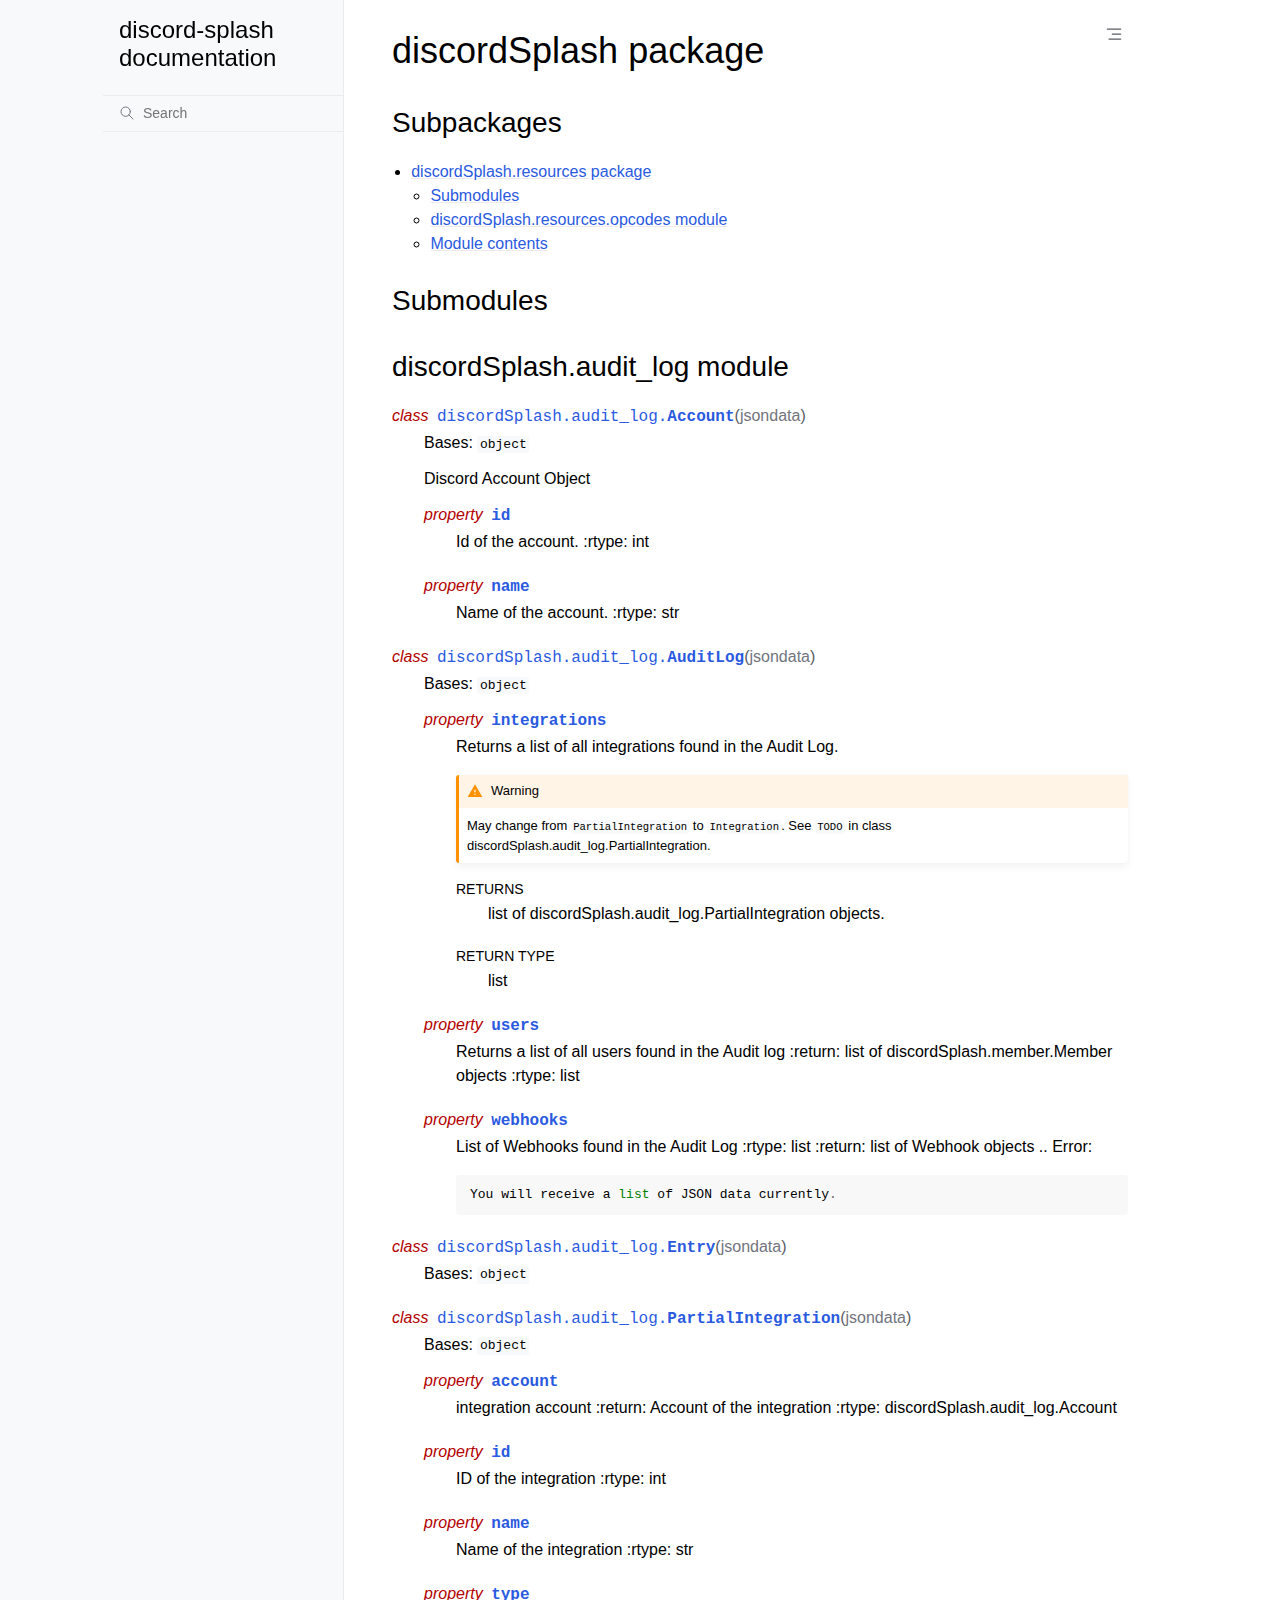
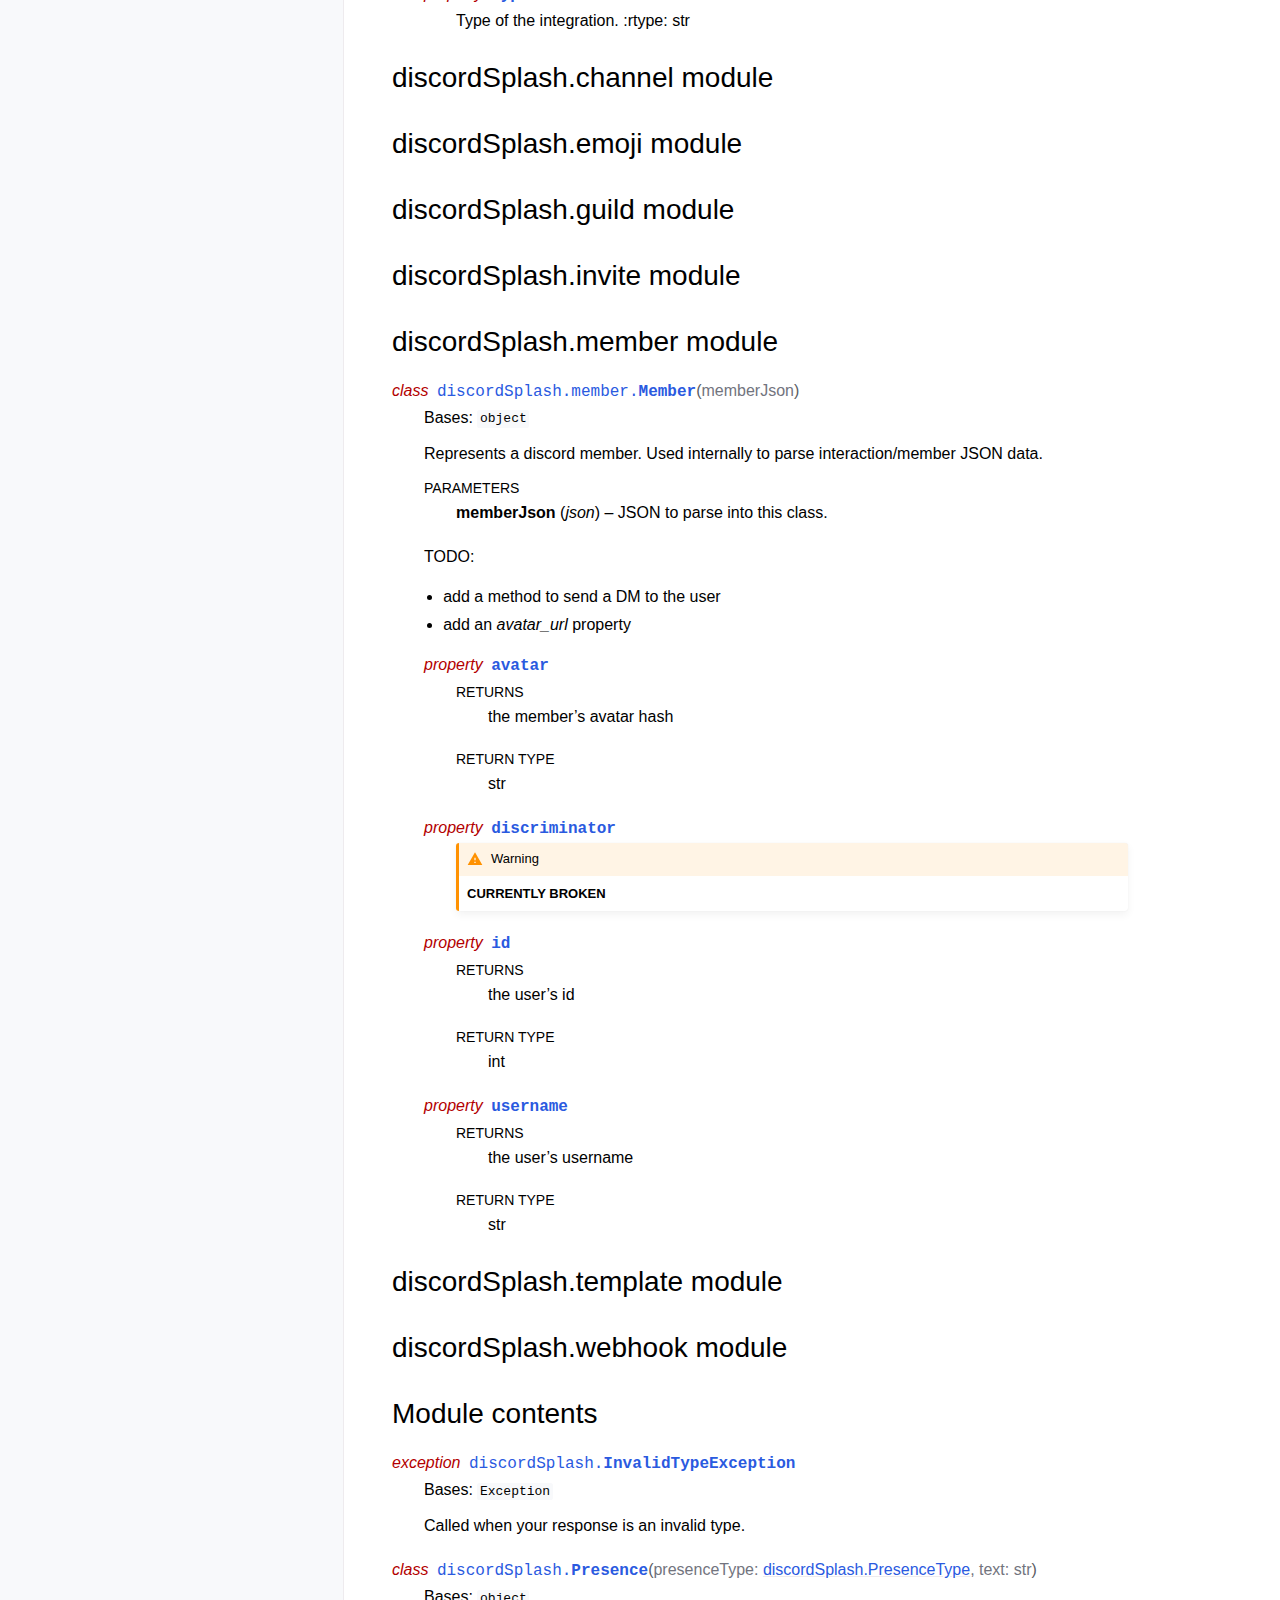
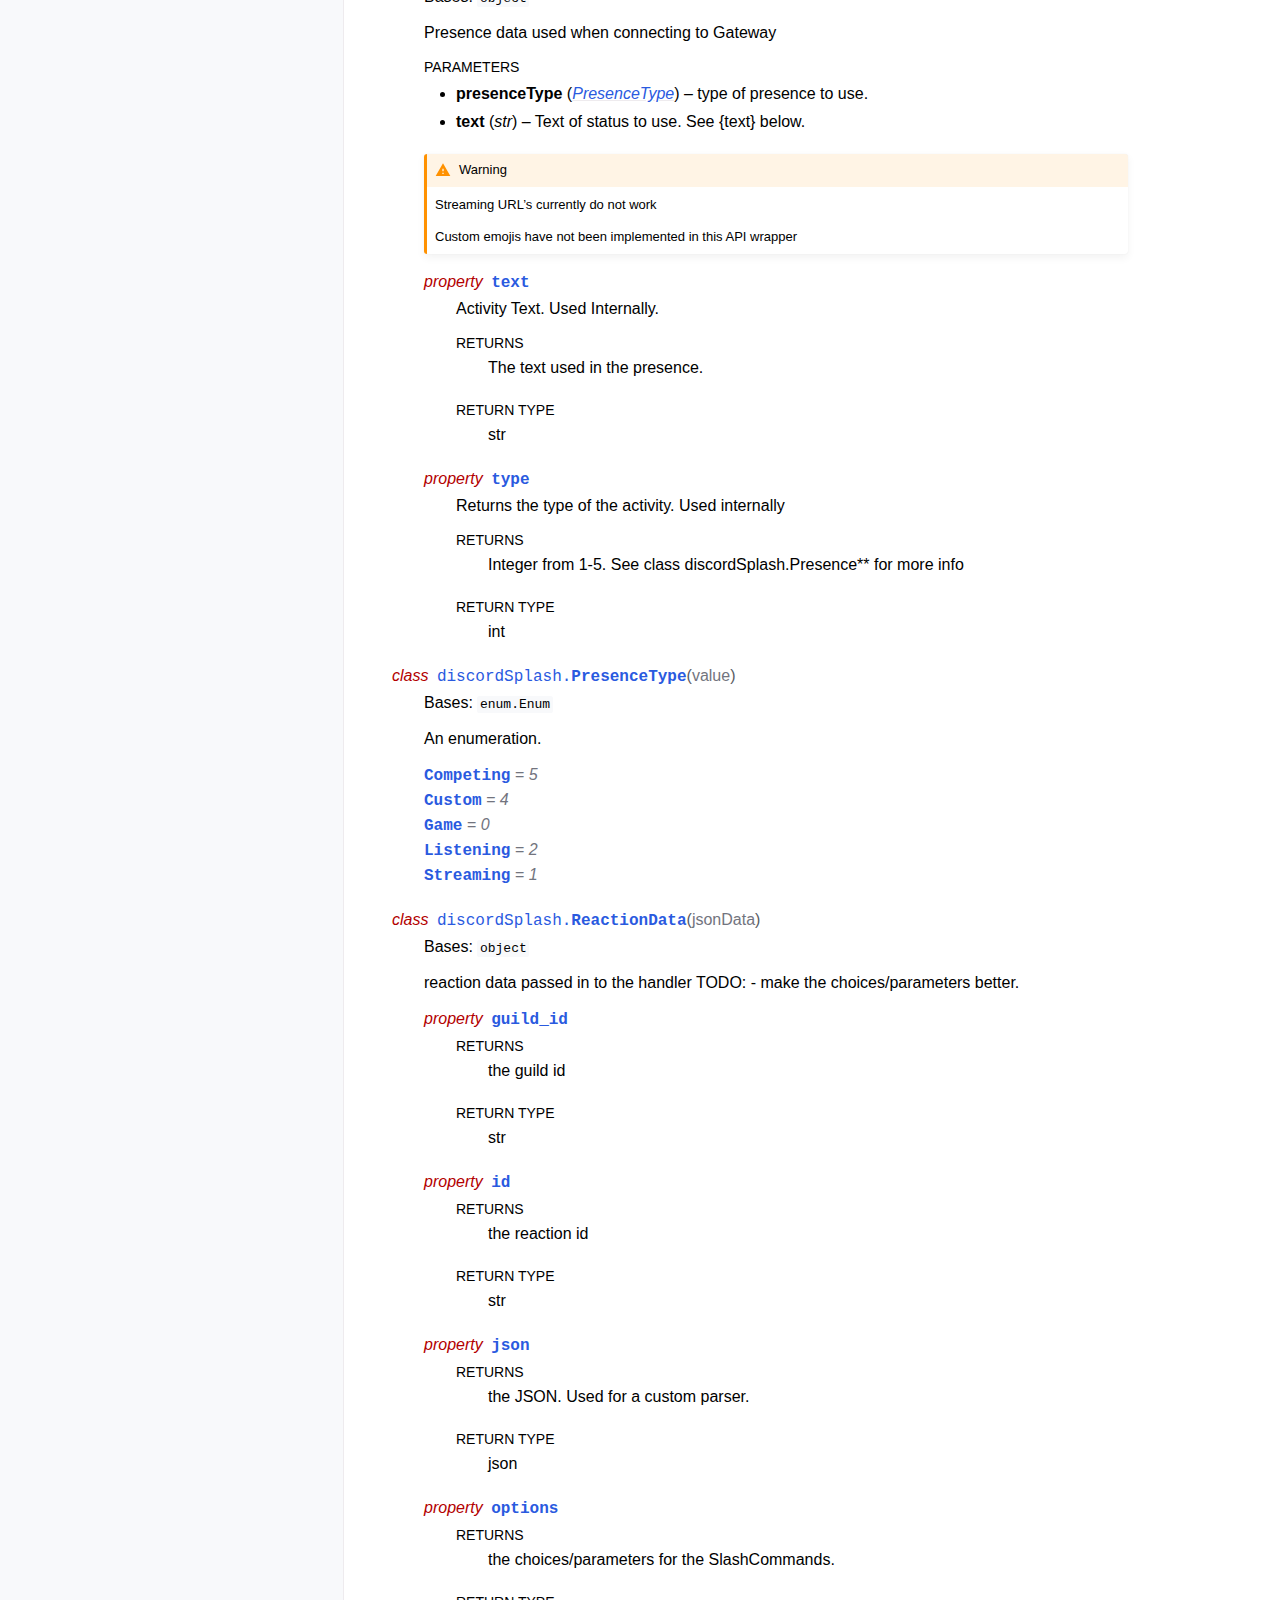
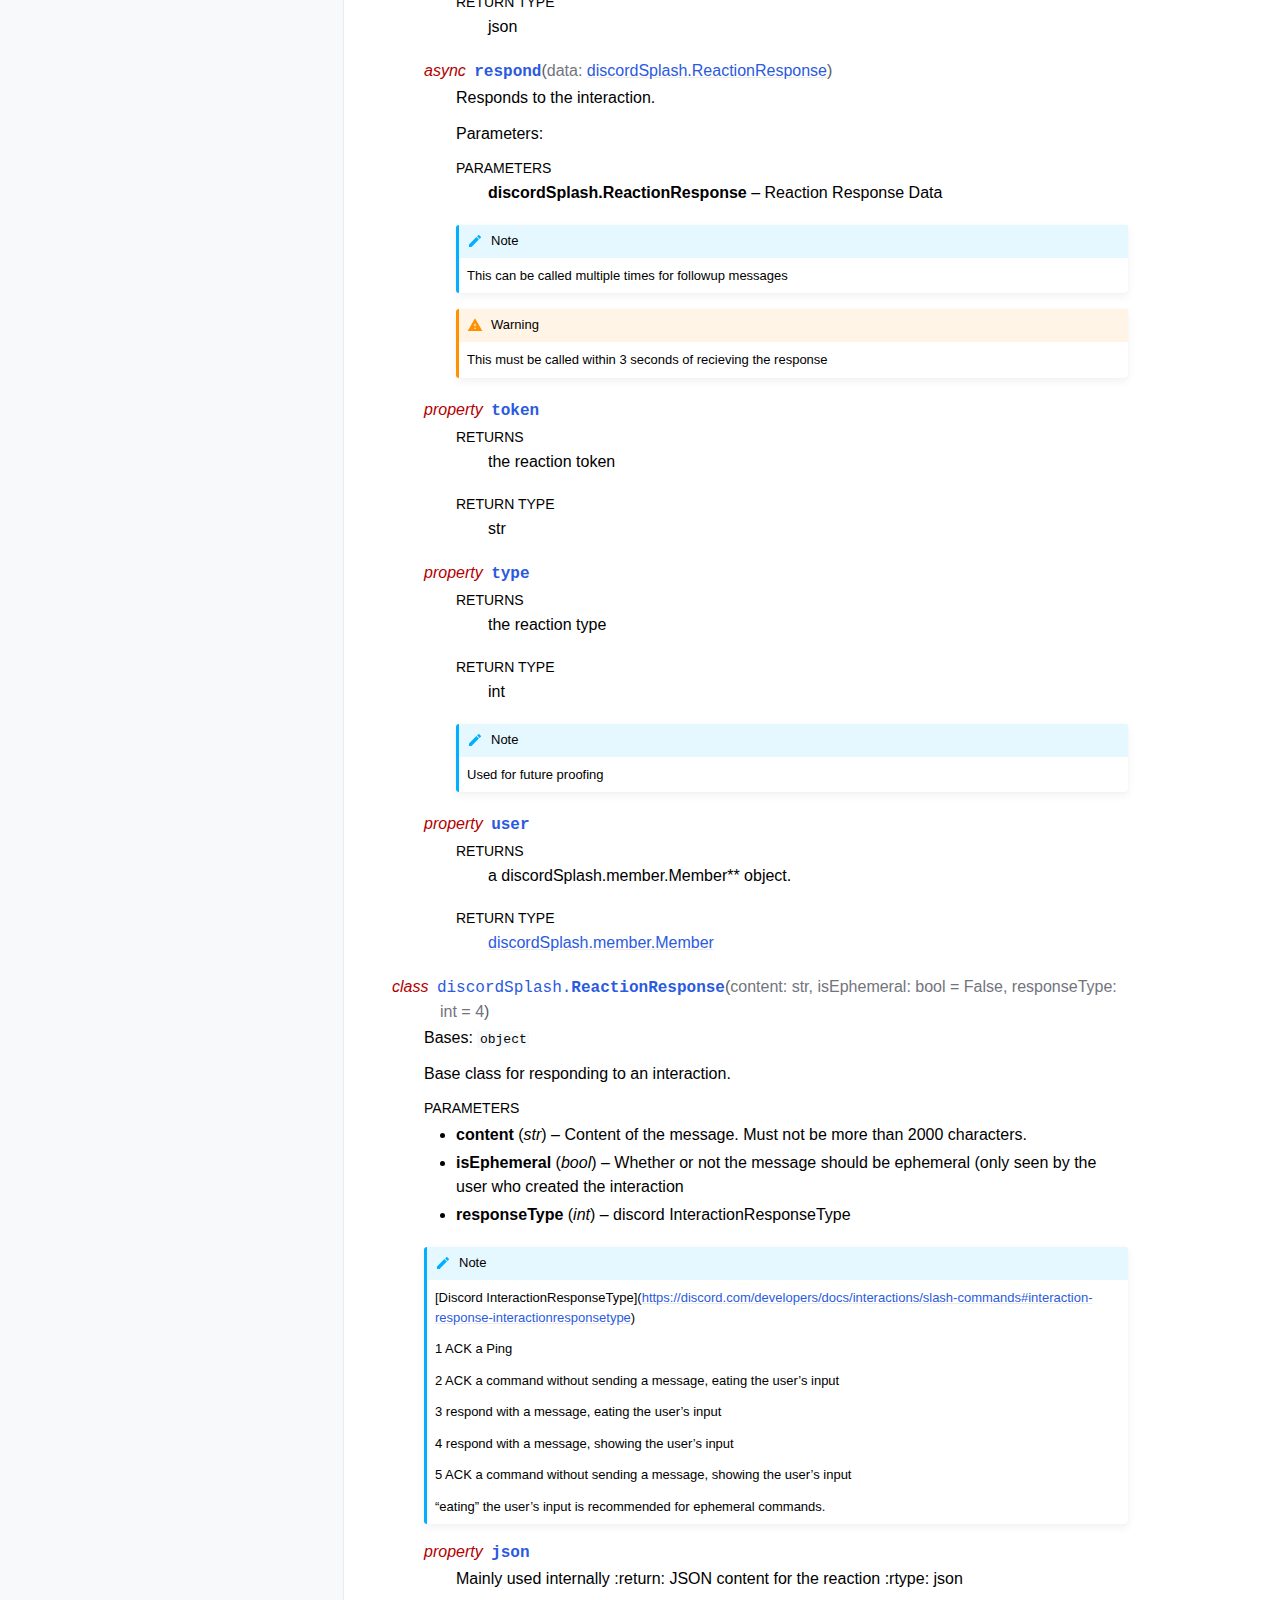
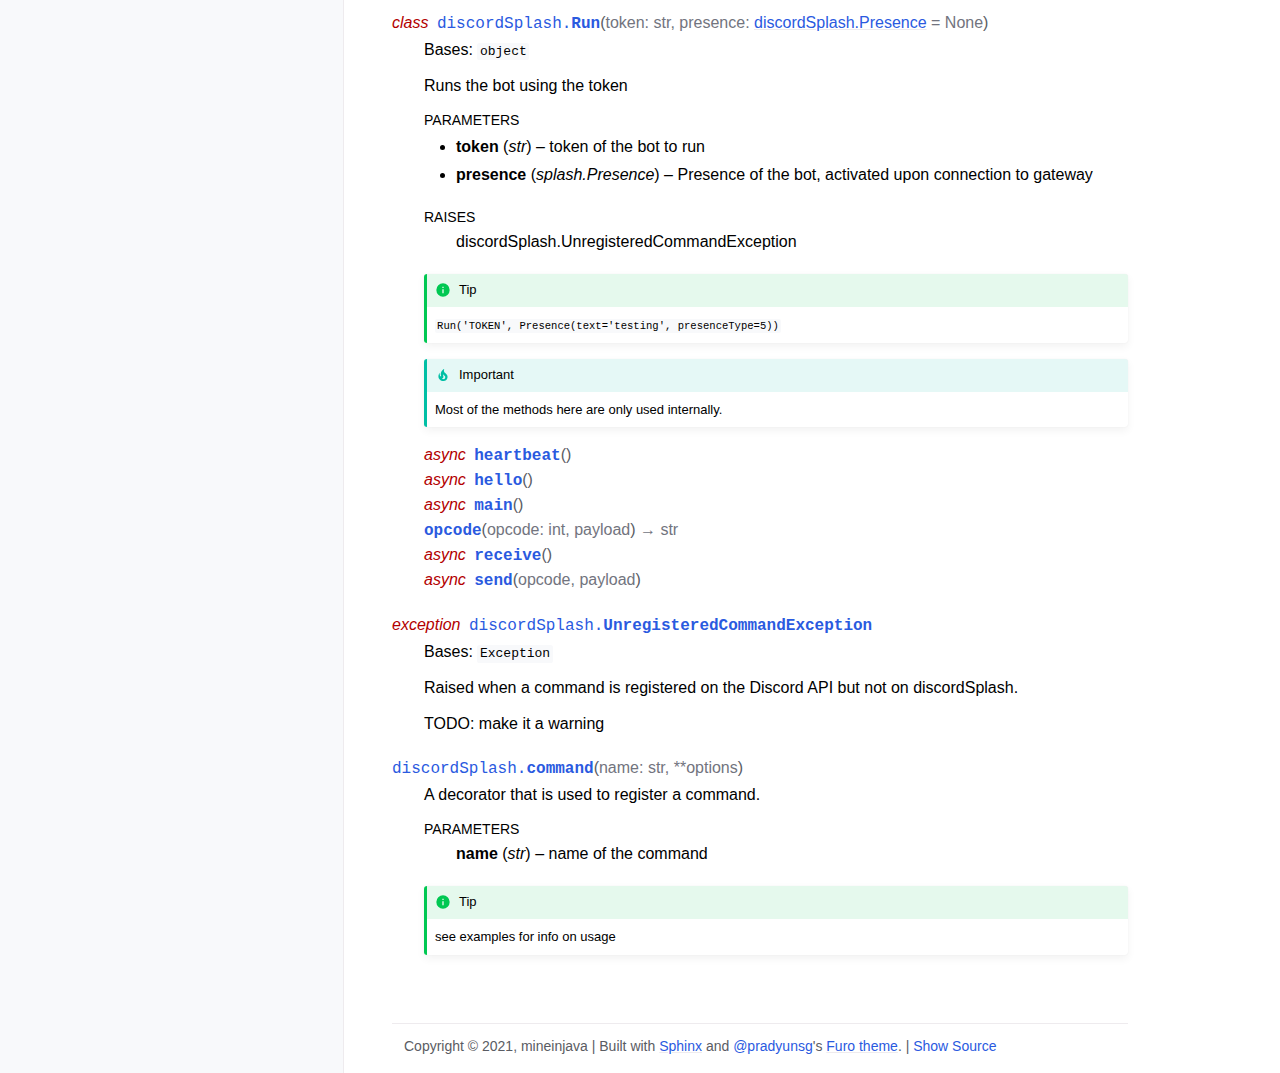
==== docs/_build/html/discordSplash.html @ 8efdacca "Use Enum for PresenceType" ====
<!doctype html>
<html class="no-js">
  <head><meta charset="utf-8"/>
    <meta name="viewport" content="width=device-width,initial-scale=1"/><link rel="index" title="Index" href="genindex.html" /><link rel="search" title="Search" href="search.html" />

    <meta name="generator" content="sphinx-3.2.1, furo 2020.12.30.beta24"/>
        <title>discordSplash package - discord-splash documentation</title>
      <link rel="stylesheet" href="_static/styles/furo.css?digest=33d2fc4f3f180ec1ffc6524e273e21d7d58cbe49">
    <link rel="stylesheet" href="_static/pygments.css">
    <link media="(prefers-color-scheme: dark)" rel="stylesheet" href="_static/pygments_dark.css">
    


<style>
  :root {
    --color-code-background: #f8f8f8;
  --color-code-foreground: black;
  
  }
  @media (prefers-color-scheme: dark) {
    :root {
      --color-code-background: #202020;
  --color-code-foreground: #d0d0d0;
  
    }
  }

  /* For allowing end-user-specific overrides */
  .override-light {
    --color-code-background: #f8f8f8;
  --color-code-foreground: black;
  
  }
  .override-dark {
    --color-code-background: #202020;
  --color-code-foreground: #d0d0d0;
  
  }
</style><link rel="stylesheet" href="_static/styles/furo-extensions.css?digest=26485485040e7aaf717c13fd0188a5ad2c2deb60">
    <script id="documentation_options" data-url_root="./" src="_static/documentation_options.js"></script>
    <script defer="defer" src="_static/jquery.js"></script>
    <script defer="defer" src="_static/underscore.js"></script>
    <script defer="defer" src="_static/doctools.js"></script>
    <script defer="defer" src="_static/language_data.js"></script>
    <script defer src="_static/scripts/main.js?digest=e931d09b2a40c1bb82b542effe772014573baf67"></script></head>
  <body dir="">
    
<svg xmlns="http://www.w3.org/2000/svg" style="display: none;">
  <symbol id="svg-toc" viewBox="0 0 24 24">
    <title>Contents</title>
    <svg xmlns="http://www.w3.org/2000/svg" width="24" height="24" viewBox="0 0 24 24" fill="none"
      stroke-width="1.5" stroke="currentColor" stroke-linecap="round" stroke-linejoin="round">
      <path stroke="none" d="M0 0h24v24H0z"/>
      <line x1="4" y1="6" x2="20" y2="6" />
      <line x1="10" y1="12" x2="20" y2="12" />
      <line x1="6" y1="18" x2="20" y2="18" />
    </svg>
  </symbol>
  <symbol id="svg-menu" viewBox="0 0 24 24">
    <title>Menu</title>
    <svg xmlns="http://www.w3.org/2000/svg" width="24" height="24" viewBox="0 0 24 24" fill="none"
      stroke="currentColor" stroke-width="2" stroke-linecap="round" stroke-linejoin="round"
      class="feather feather-menu">
      <line x1="3" y1="12" x2="21" y2="12"></line>
      <line x1="3" y1="6" x2="21" y2="6"></line>
      <line x1="3" y1="18" x2="21" y2="18"></line>
    </svg>
  </symbol>
  <symbol id="svg-arrow-right" viewBox="0 0 24 24">
    <title>Expand</title>
    <svg xmlns="http://www.w3.org/2000/svg" width="24" height="24" viewBox="0 0 24 24" fill="none"
      stroke="currentColor" stroke-width="2" stroke-linecap="round" stroke-linejoin="round"
      class="feather feather-chevron-right">
      <polyline points="9 18 15 12 9 6"></polyline>
    </svg>
  </symbol>
</svg>

<input type="checkbox" class="sidebar-toggle" name="__navigation" id="__navigation">
<input type="checkbox" class="sidebar-toggle" name="__toc" id="__toc">
<label class="overlay sidebar-overlay" for="__navigation"></label>
<label class="overlay toc-overlay" for="__toc"></label>



<div class="page">
  <header class="mobile-header">
    <div class="header-left">
      <label class="nav-overlay-icon" for="__navigation">
        <i class="icon"><svg><use href="#svg-menu"></use></svg></i>
      </label>
    </div>
    <div class="header-center">
      <a href="index.html"><div class="brand">discord-splash  documentation</div></a>
    </div>
    <div class="header-right">
      <label class="toc-overlay-icon toc-header-icon" for="__toc">
        <i class="icon"><svg><use href="#svg-toc"></use></svg></i>
      </label>
    </div>
  </header>
  <aside class="sidebar-drawer">
    <div class="sidebar-container">
      
      <div class="sidebar-sticky"><a class="sidebar-brand" href="index.html">
  
  
  <span class="sidebar-brand-text">discord-splash  documentation</span>
  
</a><form class="sidebar-search-container" method="get" action="search.html">
  <input class="sidebar-search" placeholder=Search name="q">
  <input type="hidden" name="check_keywords" value="yes">
  <input type="hidden" name="area" value="default">
</form><div class="sidebar-scroll"><div class="sidebar-tree">
  
</div>
</div>
      </div>
      
    </div>
  </aside>
  <main class="main">
    <div class="content">
      <article role="main">
        <label class="toc-overlay-icon toc-content-icon" for="__toc">
          <i class="icon"><svg><use href="#svg-toc"></use></svg></i>
        </label>
        <div class="section" id="discordsplash-package">
<h1>discordSplash package<a class="headerlink" href="#discordsplash-package" title="Permalink to this headline">¶</a></h1>
<div class="section" id="subpackages">
<h2>Subpackages<a class="headerlink" href="#subpackages" title="Permalink to this headline">¶</a></h2>
<div class="toctree-wrapper compound">
<ul>
<li class="toctree-l1"><a class="reference internal" href="discordSplash.resources.html">discordSplash.resources package</a><ul>
<li class="toctree-l2"><a class="reference internal" href="discordSplash.resources.html#submodules">Submodules</a></li>
<li class="toctree-l2"><a class="reference internal" href="discordSplash.resources.html#module-discordSplash.resources.opcodes">discordSplash.resources.opcodes module</a></li>
<li class="toctree-l2"><a class="reference internal" href="discordSplash.resources.html#module-discordSplash.resources">Module contents</a></li>
</ul>
</li>
</ul>
</div>
</div>
<div class="section" id="submodules">
<h2>Submodules<a class="headerlink" href="#submodules" title="Permalink to this headline">¶</a></h2>
</div>
<div class="section" id="module-discordSplash.audit_log">
<span id="discordsplash-audit-log-module"></span><h2>discordSplash.audit_log module<a class="headerlink" href="#module-discordSplash.audit_log" title="Permalink to this headline">¶</a></h2>
<dl class="py class">
<dt id="discordSplash.audit_log.Account">
<em class="property">class </em><code class="sig-prename descclassname">discordSplash.audit_log.</code><code class="sig-name descname">Account</code><span class="sig-paren">(</span><em class="sig-param"><span class="n">jsondata</span></em><span class="sig-paren">)</span><a class="headerlink" href="#discordSplash.audit_log.Account" title="Permalink to this definition">¶</a></dt>
<dd><p>Bases: <code class="xref py py-class docutils literal notranslate"><span class="pre">object</span></code></p>
<p>Discord Account Object</p>
<dl class="py method">
<dt id="discordSplash.audit_log.Account.id">
<em class="property">property </em><code class="sig-name descname">id</code><a class="headerlink" href="#discordSplash.audit_log.Account.id" title="Permalink to this definition">¶</a></dt>
<dd><p>Id of the account.
:rtype: int</p>
</dd></dl>
<dl class="py method">
<dt id="discordSplash.audit_log.Account.name">
<em class="property">property </em><code class="sig-name descname">name</code><a class="headerlink" href="#discordSplash.audit_log.Account.name" title="Permalink to this definition">¶</a></dt>
<dd><p>Name of the account.
:rtype: str</p>
</dd></dl>
</dd></dl>
<dl class="py class">
<dt id="discordSplash.audit_log.AuditLog">
<em class="property">class </em><code class="sig-prename descclassname">discordSplash.audit_log.</code><code class="sig-name descname">AuditLog</code><span class="sig-paren">(</span><em class="sig-param"><span class="n">jsondata</span></em><span class="sig-paren">)</span><a class="headerlink" href="#discordSplash.audit_log.AuditLog" title="Permalink to this definition">¶</a></dt>
<dd><p>Bases: <code class="xref py py-class docutils literal notranslate"><span class="pre">object</span></code></p>
<dl class="py method">
<dt id="discordSplash.audit_log.AuditLog.integrations">
<em class="property">property </em><code class="sig-name descname">integrations</code><a class="headerlink" href="#discordSplash.audit_log.AuditLog.integrations" title="Permalink to this definition">¶</a></dt>
<dd><p>Returns a list of all integrations found in the Audit Log.</p>
<div class="admonition warning">
<p class="admonition-title">Warning</p>
<p>May change from <code class="docutils literal notranslate"><span class="pre">PartialIntegration</span></code> to <code class="docutils literal notranslate"><span class="pre">Integration</span></code>. See <code class="docutils literal notranslate"><span class="pre">TODO</span></code> in class discordSplash.audit_log.PartialIntegration.</p>
</div>
<dl class="field-list simple">
<dt class="field-odd">Returns</dt>
<dd class="field-odd"><p>list of discordSplash.audit_log.PartialIntegration objects.</p>
</dd>
<dt class="field-even">Return type</dt>
<dd class="field-even"><p>list</p>
</dd>
</dl>
</dd></dl>
<dl class="py method">
<dt id="discordSplash.audit_log.AuditLog.users">
<em class="property">property </em><code class="sig-name descname">users</code><a class="headerlink" href="#discordSplash.audit_log.AuditLog.users" title="Permalink to this definition">¶</a></dt>
<dd><p>Returns a list of all users found in the Audit log
:return: list of discordSplash.member.Member objects
:rtype: list</p>
</dd></dl>
<dl class="py method">
<dt id="discordSplash.audit_log.AuditLog.webhooks">
<em class="property">property </em><code class="sig-name descname">webhooks</code><a class="headerlink" href="#discordSplash.audit_log.AuditLog.webhooks" title="Permalink to this definition">¶</a></dt>
<dd><p>List of Webhooks found in the Audit Log
:rtype: list
:return: list of Webhook objects
.. Error:</p>
<div class="highlight-default notranslate"><div class="highlight"><pre><span></span><span class="n">You</span> <span class="n">will</span> <span class="n">receive</span> <span class="n">a</span> <span class="nb">list</span> <span class="n">of</span> <span class="n">JSON</span> <span class="n">data</span> <span class="n">currently</span><span class="o">.</span>
</pre></div>
</div>
</dd></dl>
</dd></dl>
<dl class="py class">
<dt id="discordSplash.audit_log.Entry">
<em class="property">class </em><code class="sig-prename descclassname">discordSplash.audit_log.</code><code class="sig-name descname">Entry</code><span class="sig-paren">(</span><em class="sig-param"><span class="n">jsondata</span></em><span class="sig-paren">)</span><a class="headerlink" href="#discordSplash.audit_log.Entry" title="Permalink to this definition">¶</a></dt>
<dd><p>Bases: <code class="xref py py-class docutils literal notranslate"><span class="pre">object</span></code></p>
</dd></dl>
<dl class="py class">
<dt id="discordSplash.audit_log.PartialIntegration">
<em class="property">class </em><code class="sig-prename descclassname">discordSplash.audit_log.</code><code class="sig-name descname">PartialIntegration</code><span class="sig-paren">(</span><em class="sig-param"><span class="n">jsondata</span></em><span class="sig-paren">)</span><a class="headerlink" href="#discordSplash.audit_log.PartialIntegration" title="Permalink to this definition">¶</a></dt>
<dd><p>Bases: <code class="xref py py-class docutils literal notranslate"><span class="pre">object</span></code></p>
<dl class="py method">
<dt id="discordSplash.audit_log.PartialIntegration.account">
<em class="property">property </em><code class="sig-name descname">account</code><a class="headerlink" href="#discordSplash.audit_log.PartialIntegration.account" title="Permalink to this definition">¶</a></dt>
<dd><p>integration account
:return: Account of the integration
:rtype: discordSplash.audit_log.Account</p>
</dd></dl>
<dl class="py method">
<dt id="discordSplash.audit_log.PartialIntegration.id">
<em class="property">property </em><code class="sig-name descname">id</code><a class="headerlink" href="#discordSplash.audit_log.PartialIntegration.id" title="Permalink to this definition">¶</a></dt>
<dd><p>ID of the integration
:rtype: int</p>
</dd></dl>
<dl class="py method">
<dt id="discordSplash.audit_log.PartialIntegration.name">
<em class="property">property </em><code class="sig-name descname">name</code><a class="headerlink" href="#discordSplash.audit_log.PartialIntegration.name" title="Permalink to this definition">¶</a></dt>
<dd><p>Name of the integration
:rtype: str</p>
</dd></dl>
<dl class="py method">
<dt id="discordSplash.audit_log.PartialIntegration.type">
<em class="property">property </em><code class="sig-name descname">type</code><a class="headerlink" href="#discordSplash.audit_log.PartialIntegration.type" title="Permalink to this definition">¶</a></dt>
<dd><p>Type of the integration.
:rtype: str</p>
</dd></dl>
</dd></dl>
</div>
<div class="section" id="module-discordSplash.channel">
<span id="discordsplash-channel-module"></span><h2>discordSplash.channel module<a class="headerlink" href="#module-discordSplash.channel" title="Permalink to this headline">¶</a></h2>
</div>
<div class="section" id="module-discordSplash.emoji">
<span id="discordsplash-emoji-module"></span><h2>discordSplash.emoji module<a class="headerlink" href="#module-discordSplash.emoji" title="Permalink to this headline">¶</a></h2>
</div>
<div class="section" id="module-discordSplash.guild">
<span id="discordsplash-guild-module"></span><h2>discordSplash.guild module<a class="headerlink" href="#module-discordSplash.guild" title="Permalink to this headline">¶</a></h2>
</div>
<div class="section" id="module-discordSplash.invite">
<span id="discordsplash-invite-module"></span><h2>discordSplash.invite module<a class="headerlink" href="#module-discordSplash.invite" title="Permalink to this headline">¶</a></h2>
</div>
<div class="section" id="module-discordSplash.member">
<span id="discordsplash-member-module"></span><h2>discordSplash.member module<a class="headerlink" href="#module-discordSplash.member" title="Permalink to this headline">¶</a></h2>
<dl class="py class">
<dt id="discordSplash.member.Member">
<em class="property">class </em><code class="sig-prename descclassname">discordSplash.member.</code><code class="sig-name descname">Member</code><span class="sig-paren">(</span><em class="sig-param"><span class="n">memberJson</span></em><span class="sig-paren">)</span><a class="headerlink" href="#discordSplash.member.Member" title="Permalink to this definition">¶</a></dt>
<dd><p>Bases: <code class="xref py py-class docutils literal notranslate"><span class="pre">object</span></code></p>
<p>Represents a discord member. Used internally to parse interaction/member JSON data.</p>
<dl class="field-list simple">
<dt class="field-odd">Parameters</dt>
<dd class="field-odd"><p><strong>memberJson</strong> (<em>json</em>) – JSON to parse into this class.</p>
</dd>
</dl>
<p>TODO:</p>
<ul class="simple">
<li><p>add a method to send a DM to the user</p></li>
<li><p>add an <cite>avatar_url</cite> property</p></li>
</ul>
<dl class="py method">
<dt id="discordSplash.member.Member.avatar">
<em class="property">property </em><code class="sig-name descname">avatar</code><a class="headerlink" href="#discordSplash.member.Member.avatar" title="Permalink to this definition">¶</a></dt>
<dd><dl class="field-list simple">
<dt class="field-odd">Returns</dt>
<dd class="field-odd"><p>the member’s avatar hash</p>
</dd>
<dt class="field-even">Return type</dt>
<dd class="field-even"><p>str</p>
</dd>
</dl>
</dd></dl>
<dl class="py method">
<dt id="discordSplash.member.Member.discriminator">
<em class="property">property </em><code class="sig-name descname">discriminator</code><a class="headerlink" href="#discordSplash.member.Member.discriminator" title="Permalink to this definition">¶</a></dt>
<dd><div class="admonition warning">
<p class="admonition-title">Warning</p>
<p><strong>CURRENTLY BROKEN</strong></p>
</div>
</dd></dl>
<dl class="py method">
<dt id="discordSplash.member.Member.id">
<em class="property">property </em><code class="sig-name descname">id</code><a class="headerlink" href="#discordSplash.member.Member.id" title="Permalink to this definition">¶</a></dt>
<dd><dl class="field-list simple">
<dt class="field-odd">Returns</dt>
<dd class="field-odd"><p>the user’s id</p>
</dd>
<dt class="field-even">Return type</dt>
<dd class="field-even"><p>int</p>
</dd>
</dl>
</dd></dl>
<dl class="py method">
<dt id="discordSplash.member.Member.username">
<em class="property">property </em><code class="sig-name descname">username</code><a class="headerlink" href="#discordSplash.member.Member.username" title="Permalink to this definition">¶</a></dt>
<dd><dl class="field-list simple">
<dt class="field-odd">Returns</dt>
<dd class="field-odd"><p>the user’s username</p>
</dd>
<dt class="field-even">Return type</dt>
<dd class="field-even"><p>str</p>
</dd>
</dl>
</dd></dl>
</dd></dl>
</div>
<div class="section" id="module-discordSplash.template">
<span id="discordsplash-template-module"></span><h2>discordSplash.template module<a class="headerlink" href="#module-discordSplash.template" title="Permalink to this headline">¶</a></h2>
</div>
<div class="section" id="module-discordSplash.webhook">
<span id="discordsplash-webhook-module"></span><h2>discordSplash.webhook module<a class="headerlink" href="#module-discordSplash.webhook" title="Permalink to this headline">¶</a></h2>
</div>
<div class="section" id="module-discordSplash">
<span id="module-contents"></span><h2>Module contents<a class="headerlink" href="#module-discordSplash" title="Permalink to this headline">¶</a></h2>
<dl class="py exception">
<dt id="discordSplash.InvalidTypeException">
<em class="property">exception </em><code class="sig-prename descclassname">discordSplash.</code><code class="sig-name descname">InvalidTypeException</code><a class="headerlink" href="#discordSplash.InvalidTypeException" title="Permalink to this definition">¶</a></dt>
<dd><p>Bases: <code class="xref py py-class docutils literal notranslate"><span class="pre">Exception</span></code></p>
<p>Called when your response is an invalid type.</p>
</dd></dl>
<dl class="py class">
<dt id="discordSplash.Presence">
<em class="property">class </em><code class="sig-prename descclassname">discordSplash.</code><code class="sig-name descname">Presence</code><span class="sig-paren">(</span><em class="sig-param"><span class="n">presenceType</span><span class="p">:</span> <span class="n"><a class="reference internal" href="#discordSplash.PresenceType" title="discordSplash.PresenceType">discordSplash.PresenceType</a></span></em>, <em class="sig-param"><span class="n">text</span><span class="p">:</span> <span class="n">str</span></em><span class="sig-paren">)</span><a class="headerlink" href="#discordSplash.Presence" title="Permalink to this definition">¶</a></dt>
<dd><p>Bases: <code class="xref py py-class docutils literal notranslate"><span class="pre">object</span></code></p>
<p>Presence data used when connecting to Gateway</p>
<dl class="field-list simple">
<dt class="field-odd">Parameters</dt>
<dd class="field-odd"><ul class="simple">
<li><p><strong>presenceType</strong> (<a class="reference internal" href="#discordSplash.PresenceType" title="discordSplash.PresenceType"><em>PresenceType</em></a>) – type of presence to use.</p></li>
<li><p><strong>text</strong> (<em>str</em>) – Text of status to use. See {text} below.</p></li>
</ul>
</dd>
</dl>
<div class="admonition warning">
<p class="admonition-title">Warning</p>
<p>Streaming URL’s currently do not work</p>
<p>Custom emojis have not been implemented in this API wrapper</p>
</div>
<dl class="py method">
<dt id="discordSplash.Presence.text">
<em class="property">property </em><code class="sig-name descname">text</code><a class="headerlink" href="#discordSplash.Presence.text" title="Permalink to this definition">¶</a></dt>
<dd><p>Activity Text. Used Internally.</p>
<dl class="field-list simple">
<dt class="field-odd">Returns</dt>
<dd class="field-odd"><p>The text used in the presence.</p>
</dd>
<dt class="field-even">Return type</dt>
<dd class="field-even"><p>str</p>
</dd>
</dl>
</dd></dl>
<dl class="py method">
<dt id="discordSplash.Presence.type">
<em class="property">property </em><code class="sig-name descname">type</code><a class="headerlink" href="#discordSplash.Presence.type" title="Permalink to this definition">¶</a></dt>
<dd><p>Returns the type of the activity. Used internally</p>
<dl class="field-list simple">
<dt class="field-odd">Returns</dt>
<dd class="field-odd"><p>Integer from 1-5. See class discordSplash.Presence** for more info</p>
</dd>
<dt class="field-even">Return type</dt>
<dd class="field-even"><p>int</p>
</dd>
</dl>
</dd></dl>
</dd></dl>
<dl class="py class">
<dt id="discordSplash.PresenceType">
<em class="property">class </em><code class="sig-prename descclassname">discordSplash.</code><code class="sig-name descname">PresenceType</code><span class="sig-paren">(</span><em class="sig-param"><span class="n">value</span></em><span class="sig-paren">)</span><a class="headerlink" href="#discordSplash.PresenceType" title="Permalink to this definition">¶</a></dt>
<dd><p>Bases: <code class="xref py py-class docutils literal notranslate"><span class="pre">enum.Enum</span></code></p>
<p>An enumeration.</p>
<dl class="py attribute">
<dt id="discordSplash.PresenceType.Competing">
<code class="sig-name descname">Competing</code><em class="property"> = 5</em><a class="headerlink" href="#discordSplash.PresenceType.Competing" title="Permalink to this definition">¶</a></dt>
<dd></dd></dl>
<dl class="py attribute">
<dt id="discordSplash.PresenceType.Custom">
<code class="sig-name descname">Custom</code><em class="property"> = 4</em><a class="headerlink" href="#discordSplash.PresenceType.Custom" title="Permalink to this definition">¶</a></dt>
<dd></dd></dl>
<dl class="py attribute">
<dt id="discordSplash.PresenceType.Game">
<code class="sig-name descname">Game</code><em class="property"> = 0</em><a class="headerlink" href="#discordSplash.PresenceType.Game" title="Permalink to this definition">¶</a></dt>
<dd></dd></dl>
<dl class="py attribute">
<dt id="discordSplash.PresenceType.Listening">
<code class="sig-name descname">Listening</code><em class="property"> = 2</em><a class="headerlink" href="#discordSplash.PresenceType.Listening" title="Permalink to this definition">¶</a></dt>
<dd></dd></dl>
<dl class="py attribute">
<dt id="discordSplash.PresenceType.Streaming">
<code class="sig-name descname">Streaming</code><em class="property"> = 1</em><a class="headerlink" href="#discordSplash.PresenceType.Streaming" title="Permalink to this definition">¶</a></dt>
<dd></dd></dl>
</dd></dl>
<dl class="py class">
<dt id="discordSplash.ReactionData">
<em class="property">class </em><code class="sig-prename descclassname">discordSplash.</code><code class="sig-name descname">ReactionData</code><span class="sig-paren">(</span><em class="sig-param"><span class="n">jsonData</span></em><span class="sig-paren">)</span><a class="headerlink" href="#discordSplash.ReactionData" title="Permalink to this definition">¶</a></dt>
<dd><p>Bases: <code class="xref py py-class docutils literal notranslate"><span class="pre">object</span></code></p>
<p>reaction data passed in to the handler
TODO: - make the choices/parameters better.</p>
<dl class="py method">
<dt id="discordSplash.ReactionData.guild_id">
<em class="property">property </em><code class="sig-name descname">guild_id</code><a class="headerlink" href="#discordSplash.ReactionData.guild_id" title="Permalink to this definition">¶</a></dt>
<dd><dl class="field-list simple">
<dt class="field-odd">Returns</dt>
<dd class="field-odd"><p>the guild id</p>
</dd>
<dt class="field-even">Return type</dt>
<dd class="field-even"><p>str</p>
</dd>
</dl>
</dd></dl>
<dl class="py method">
<dt id="discordSplash.ReactionData.id">
<em class="property">property </em><code class="sig-name descname">id</code><a class="headerlink" href="#discordSplash.ReactionData.id" title="Permalink to this definition">¶</a></dt>
<dd><dl class="field-list simple">
<dt class="field-odd">Returns</dt>
<dd class="field-odd"><p>the reaction id</p>
</dd>
<dt class="field-even">Return type</dt>
<dd class="field-even"><p>str</p>
</dd>
</dl>
</dd></dl>
<dl class="py method">
<dt id="discordSplash.ReactionData.json">
<em class="property">property </em><code class="sig-name descname">json</code><a class="headerlink" href="#discordSplash.ReactionData.json" title="Permalink to this definition">¶</a></dt>
<dd><dl class="field-list simple">
<dt class="field-odd">Returns</dt>
<dd class="field-odd"><p>the JSON. Used for a custom parser.</p>
</dd>
<dt class="field-even">Return type</dt>
<dd class="field-even"><p>json</p>
</dd>
</dl>
</dd></dl>
<dl class="py method">
<dt id="discordSplash.ReactionData.options">
<em class="property">property </em><code class="sig-name descname">options</code><a class="headerlink" href="#discordSplash.ReactionData.options" title="Permalink to this definition">¶</a></dt>
<dd><dl class="field-list simple">
<dt class="field-odd">Returns</dt>
<dd class="field-odd"><p>the choices/parameters for the SlashCommands.</p>
</dd>
<dt class="field-even">Return type</dt>
<dd class="field-even"><p>json</p>
</dd>
</dl>
</dd></dl>
<dl class="py method">
<dt id="discordSplash.ReactionData.respond">
<em class="property">async </em><code class="sig-name descname">respond</code><span class="sig-paren">(</span><em class="sig-param"><span class="n">data</span><span class="p">:</span> <span class="n"><a class="reference internal" href="#discordSplash.ReactionResponse" title="discordSplash.ReactionResponse">discordSplash.ReactionResponse</a></span></em><span class="sig-paren">)</span><a class="headerlink" href="#discordSplash.ReactionData.respond" title="Permalink to this definition">¶</a></dt>
<dd><p>Responds to the interaction.</p>
<p>Parameters:</p>
<dl class="field-list simple">
<dt class="field-odd">Parameters</dt>
<dd class="field-odd"><p><strong>discordSplash.ReactionResponse</strong> – Reaction Response Data</p>
</dd>
</dl>
<div class="admonition note">
<p class="admonition-title">Note</p>
<p>This can be called multiple times for followup messages</p>
</div>
<div class="admonition warning">
<p class="admonition-title">Warning</p>
<p>This must be called within 3 seconds of recieving the response</p>
</div>
</dd></dl>
<dl class="py method">
<dt id="discordSplash.ReactionData.token">
<em class="property">property </em><code class="sig-name descname">token</code><a class="headerlink" href="#discordSplash.ReactionData.token" title="Permalink to this definition">¶</a></dt>
<dd><dl class="field-list simple">
<dt class="field-odd">Returns</dt>
<dd class="field-odd"><p>the reaction token</p>
</dd>
<dt class="field-even">Return type</dt>
<dd class="field-even"><p>str</p>
</dd>
</dl>
</dd></dl>
<dl class="py method">
<dt id="discordSplash.ReactionData.type">
<em class="property">property </em><code class="sig-name descname">type</code><a class="headerlink" href="#discordSplash.ReactionData.type" title="Permalink to this definition">¶</a></dt>
<dd><dl class="field-list simple">
<dt class="field-odd">Returns</dt>
<dd class="field-odd"><p>the reaction type</p>
</dd>
<dt class="field-even">Return type</dt>
<dd class="field-even"><p>int</p>
</dd>
</dl>
<div class="admonition note">
<p class="admonition-title">Note</p>
<p>Used for future proofing</p>
</div>
</dd></dl>
<dl class="py method">
<dt id="discordSplash.ReactionData.user">
<em class="property">property </em><code class="sig-name descname">user</code><a class="headerlink" href="#discordSplash.ReactionData.user" title="Permalink to this definition">¶</a></dt>
<dd><dl class="field-list simple">
<dt class="field-odd">Returns</dt>
<dd class="field-odd"><p>a discordSplash.member.Member** object.</p>
</dd>
<dt class="field-even">Return type</dt>
<dd class="field-even"><p><a class="reference internal" href="#discordSplash.member.Member" title="discordSplash.member.Member">discordSplash.member.Member</a></p>
</dd>
</dl>
</dd></dl>
</dd></dl>
<dl class="py class">
<dt id="discordSplash.ReactionResponse">
<em class="property">class </em><code class="sig-prename descclassname">discordSplash.</code><code class="sig-name descname">ReactionResponse</code><span class="sig-paren">(</span><em class="sig-param"><span class="n">content</span><span class="p">:</span> <span class="n">str</span></em>, <em class="sig-param"><span class="n">isEphemeral</span><span class="p">:</span> <span class="n">bool</span> <span class="o">=</span> <span class="default_value">False</span></em>, <em class="sig-param"><span class="n">responseType</span><span class="p">:</span> <span class="n">int</span> <span class="o">=</span> <span class="default_value">4</span></em><span class="sig-paren">)</span><a class="headerlink" href="#discordSplash.ReactionResponse" title="Permalink to this definition">¶</a></dt>
<dd><p>Bases: <code class="xref py py-class docutils literal notranslate"><span class="pre">object</span></code></p>
<p>Base class for responding to an interaction.</p>
<dl class="field-list simple">
<dt class="field-odd">Parameters</dt>
<dd class="field-odd"><ul class="simple">
<li><p><strong>content</strong> (<em>str</em>) – Content of the message. Must not be more than 2000 characters.</p></li>
<li><p><strong>isEphemeral</strong> (<em>bool</em>) – Whether or not the message should be ephemeral (only seen by the user who created the interaction</p></li>
<li><p><strong>responseType</strong> (<em>int</em>) – discord InteractionResponseType</p></li>
</ul>
</dd>
</dl>
<div class="admonition note">
<p class="admonition-title">Note</p>
<p>[Discord InteractionResponseType](<a class="reference external" href="https://discord.com/developers/docs/interactions/slash-commands#interaction-response-interactionresponsetype">https://discord.com/developers/docs/interactions/slash-commands#interaction-response-interactionresponsetype</a>)</p>
<p>1       ACK a Ping</p>
<p>2       ACK a command without sending a message, eating the user’s input</p>
<p>3       respond with a message, eating the user’s input</p>
<p>4       respond with a message, showing the user’s input</p>
<p>5       ACK a command without sending a message, showing the user’s input</p>
<p>“eating” the user’s input is recommended for ephemeral commands.</p>
</div>
<dl class="py method">
<dt id="discordSplash.ReactionResponse.json">
<em class="property">property </em><code class="sig-name descname">json</code><a class="headerlink" href="#discordSplash.ReactionResponse.json" title="Permalink to this definition">¶</a></dt>
<dd><p>Mainly used internally
:return: JSON content for the reaction
:rtype: json</p>
</dd></dl>
</dd></dl>
<dl class="py class">
<dt id="discordSplash.Run">
<em class="property">class </em><code class="sig-prename descclassname">discordSplash.</code><code class="sig-name descname">Run</code><span class="sig-paren">(</span><em class="sig-param"><span class="n">token</span><span class="p">:</span> <span class="n">str</span></em>, <em class="sig-param"><span class="n">presence</span><span class="p">:</span> <span class="n"><a class="reference internal" href="#discordSplash.Presence" title="discordSplash.Presence">discordSplash.Presence</a></span> <span class="o">=</span> <span class="default_value">None</span></em><span class="sig-paren">)</span><a class="headerlink" href="#discordSplash.Run" title="Permalink to this definition">¶</a></dt>
<dd><p>Bases: <code class="xref py py-class docutils literal notranslate"><span class="pre">object</span></code></p>
<p>Runs the bot using the token</p>
<dl class="field-list simple">
<dt class="field-odd">Parameters</dt>
<dd class="field-odd"><ul class="simple">
<li><p><strong>token</strong> (<em>str</em>) – token of the bot to run</p></li>
<li><p><strong>presence</strong> (<em>splash.Presence</em>) – Presence of the bot, activated upon connection to gateway</p></li>
</ul>
</dd>
<dt class="field-even">Raises</dt>
<dd class="field-even"><p>discordSplash.UnregisteredCommandException</p>
</dd>
</dl>
<div class="admonition tip">
<p class="admonition-title">Tip</p>
<p><code class="docutils literal notranslate"><span class="pre">Run('TOKEN',</span> <span class="pre">Presence(text='testing',</span> <span class="pre">presenceType=5))</span></code></p>
</div>
<div class="admonition important">
<p class="admonition-title">Important</p>
<p>Most of the methods here are only used internally.</p>
</div>
<dl class="py method">
<dt id="discordSplash.Run.heartbeat">
<em class="property">async </em><code class="sig-name descname">heartbeat</code><span class="sig-paren">(</span><span class="sig-paren">)</span><a class="headerlink" href="#discordSplash.Run.heartbeat" title="Permalink to this definition">¶</a></dt>
<dd></dd></dl>
<dl class="py method">
<dt id="discordSplash.Run.hello">
<em class="property">async </em><code class="sig-name descname">hello</code><span class="sig-paren">(</span><span class="sig-paren">)</span><a class="headerlink" href="#discordSplash.Run.hello" title="Permalink to this definition">¶</a></dt>
<dd></dd></dl>
<dl class="py method">
<dt id="discordSplash.Run.main">
<em class="property">async </em><code class="sig-name descname">main</code><span class="sig-paren">(</span><span class="sig-paren">)</span><a class="headerlink" href="#discordSplash.Run.main" title="Permalink to this definition">¶</a></dt>
<dd></dd></dl>
<dl class="py method">
<dt id="discordSplash.Run.opcode">
<code class="sig-name descname">opcode</code><span class="sig-paren">(</span><em class="sig-param"><span class="n">opcode</span><span class="p">:</span> <span class="n">int</span></em>, <em class="sig-param"><span class="n">payload</span></em><span class="sig-paren">)</span> → str<a class="headerlink" href="#discordSplash.Run.opcode" title="Permalink to this definition">¶</a></dt>
<dd></dd></dl>
<dl class="py method">
<dt id="discordSplash.Run.receive">
<em class="property">async </em><code class="sig-name descname">receive</code><span class="sig-paren">(</span><span class="sig-paren">)</span><a class="headerlink" href="#discordSplash.Run.receive" title="Permalink to this definition">¶</a></dt>
<dd></dd></dl>
<dl class="py method">
<dt id="discordSplash.Run.send">
<em class="property">async </em><code class="sig-name descname">send</code><span class="sig-paren">(</span><em class="sig-param"><span class="n">opcode</span></em>, <em class="sig-param"><span class="n">payload</span></em><span class="sig-paren">)</span><a class="headerlink" href="#discordSplash.Run.send" title="Permalink to this definition">¶</a></dt>
<dd></dd></dl>
</dd></dl>
<dl class="py exception">
<dt id="discordSplash.UnregisteredCommandException">
<em class="property">exception </em><code class="sig-prename descclassname">discordSplash.</code><code class="sig-name descname">UnregisteredCommandException</code><a class="headerlink" href="#discordSplash.UnregisteredCommandException" title="Permalink to this definition">¶</a></dt>
<dd><p>Bases: <code class="xref py py-class docutils literal notranslate"><span class="pre">Exception</span></code></p>
<p>Raised when a command is registered on the Discord API but not on discordSplash.</p>
<p>TODO: make it a warning</p>
</dd></dl>
<dl class="py function">
<dt id="discordSplash.command">
<code class="sig-prename descclassname">discordSplash.</code><code class="sig-name descname">command</code><span class="sig-paren">(</span><em class="sig-param"><span class="n">name</span><span class="p">:</span> <span class="n">str</span></em>, <em class="sig-param"><span class="o">**</span><span class="n">options</span></em><span class="sig-paren">)</span><a class="headerlink" href="#discordSplash.command" title="Permalink to this definition">¶</a></dt>
<dd><p>A decorator that is used to register a command.</p>
<dl class="field-list simple">
<dt class="field-odd">Parameters</dt>
<dd class="field-odd"><p><strong>name</strong> (<em>str</em>) – name of the command</p>
</dd>
</dl>
<div class="admonition tip">
<p class="admonition-title">Tip</p>
<p>see examples for info on usage</p>
</div>
</dd></dl>
</div>
</div>

      </article>
      <footer>
        
        <div class="related-pages">
          
          
        </div>

        <div class="related-information">
              Copyright &#169; 2021, mineinjava
            |
            Built with <a href="https://www.sphinx-doc.org/">Sphinx</a>
              and
              <a class="muted-link" href="https://pradyunsg.me">@pradyunsg</a>'s
              <a href="https://github.com/pradyunsg/furo">Furo theme</a>.
            |
            <a class="muted-link" href="_sources/discordSplash.rst.txt"
               rel="nofollow">
              Show Source
            </a>
        </div>
        
      </footer>
    </div>
    <aside class="toc-drawer">
      
      
      <div class="toc-sticky toc-scroll">
        <div class="toc-title-container">
          <span class="toc-title">
            Contents
          </span>
        </div>
        <div class="toc-tree-container">
          <div class="toc-tree">
            <ul>
<li><a class="reference internal" href="#">discordSplash package</a><ul>
<li><a class="reference internal" href="#subpackages">Subpackages</a></li>
<li><a class="reference internal" href="#submodules">Submodules</a></li>
<li><a class="reference internal" href="#module-discordSplash.audit_log">discordSplash.audit_log module</a></li>
<li><a class="reference internal" href="#module-discordSplash.channel">discordSplash.channel module</a></li>
<li><a class="reference internal" href="#module-discordSplash.emoji">discordSplash.emoji module</a></li>
<li><a class="reference internal" href="#module-discordSplash.guild">discordSplash.guild module</a></li>
<li><a class="reference internal" href="#module-discordSplash.invite">discordSplash.invite module</a></li>
<li><a class="reference internal" href="#module-discordSplash.member">discordSplash.member module</a></li>
<li><a class="reference internal" href="#module-discordSplash.template">discordSplash.template module</a></li>
<li><a class="reference internal" href="#module-discordSplash.webhook">discordSplash.webhook module</a></li>
<li><a class="reference internal" href="#module-discordSplash">Module contents</a></li>
</ul>
</li>
</ul>

          </div>
        </div>
      </div>
      
      
    </aside>
  </main>
</div>
  </body>
</html>
---- docs/_build/html/_static/styles/furo.css ----
/*! normalize.css v8.0.1 | MIT License | github.com/necolas/normalize.css */html{line-height:1.15;-webkit-text-size-adjust:100%}body{margin:0}main{display:block}h1{font-size:2em;margin:.67em 0}hr{box-sizing:content-box;height:0;overflow:visible}pre{font-family:monospace,monospace;font-size:1em}a{background-color:transparent}abbr[title]{border-bottom:none;text-decoration:underline;-webkit-text-decoration:underline dotted;text-decoration:underline dotted}b,strong{font-weight:bolder}code,kbd,samp{font-family:monospace,monospace;font-size:1em}small{font-size:80%}sub,sup{font-size:75%;line-height:0;position:relative;vertical-align:baseline}sub{bottom:-.25em}sup{top:-.5em}img{border-style:none}button,input,optgroup,select,textarea{font-family:inherit;font-size:100%;line-height:1.15;margin:0}button,input{overflow:visible}button,select{text-transform:none}[type=button],[type=reset],[type=submit],button{-webkit-appearance:button}[type=button]::-moz-focus-inner,[type=reset]::-moz-focus-inner,[type=submit]::-moz-focus-inner,button::-moz-focus-inner{border-style:none;padding:0}[type=button]:-moz-focusring,[type=reset]:-moz-focusring,[type=submit]:-moz-focusring,button:-moz-focusring{outline:1px dotted ButtonText}fieldset{padding:.35em .75em .625em}legend{box-sizing:border-box;color:inherit;display:table;max-width:100%;padding:0;white-space:normal}progress{vertical-align:baseline}textarea{overflow:auto}[type=checkbox],[type=radio]{box-sizing:border-box;padding:0}[type=number]::-webkit-inner-spin-button,[type=number]::-webkit-outer-spin-button{height:auto}[type=search]{-webkit-appearance:textfield;outline-offset:-2px}[type=search]::-webkit-search-decoration{-webkit-appearance:none}::-webkit-file-upload-button{-webkit-appearance:button;font:inherit}details{display:block}summary{display:list-item}[hidden],template{display:none}body{color:var(--color-foreground-primary);background:var(--color-background-primary)}.mobile-header .header-center a{color:var(--color-header-text);text-decoration:none}.announcement{background-color:var(--color-announcement-background);color:var(--color-announcement-text)}.sidebar-drawer{border-right:1px solid var(--color-sidebar-background-border);background:var(--color-sidebar-background)}.sidebar-brand{color:var(--color-sidebar-brand-text)}.sidebar-search-container{background:var(--color-sidebar-search-background)}.sidebar-search-container:focus-within,.sidebar-search-container:hover{background:var(--color-sidebar-search-background--focus)}.sidebar-search-container:before{background-color:var(--color-sidebar-search-icon);-webkit-mask-image:var(--icon-search);mask-image:var(--icon-search)}.sidebar-search{border:none;border-top:1px solid var(--color-sidebar-search-border);border-bottom:1px solid var(--color-sidebar-search-border)}.sidebar-tree .icon,.sidebar-tree .reference{color:var(--color-sidebar-link-text)}.sidebar-tree .reference{text-decoration:none}.sidebar-tree .reference:hover{background:var(--color-sidebar-item-background--hover)}.sidebar-tree .reference.external:after{color:var(--color-sidebar-link-text)}.sidebar-tree .caption{color:var(--color-sidebar-caption-text)}.sidebar-tree .toctree-l1>.reference,.sidebar-tree .toctree-l1>label .icon{color:var(--color-sidebar-link-text--top-level)}.sidebar-tree label{background:var(--color-sidebar-item-expander-background)}.sidebar-tree label:hover{background:var(--color-sidebar-item-expander-background--hover)}.sidebar-tree .current>.reference{background:var(--color-sidebar-item-background--current)}.sidebar-tree .current>.reference:hover{background:var(--color-sidebar-item-background--hover)}.toc-drawer{background:var(--color-toc-background)}.toc-title{color:var(--color-toc-title-text)}.toc-tree{border-left:1px solid var(--color-background-border)}.toc-tree .reference{text-decoration:none;color:var(--color-toc-item-text)}.toc-tree .scroll-current>.reference{color:var(--color-toc-item-text--active)}article{color:var(--color-content-foreground);background:var(--color-content-background)}a{text-decoration:underline;color:var(--color-link);-webkit-text-decoration-color:var(--color-link-underline);text-decoration-color:var(--color-link-underline)}a:hover{color:var(--color-link--hover);-webkit-text-decoration-color:var(--color-link-underline--hover);text-decoration-color:var(--color-link-underline--hover)}a.muted-link{text-decoration:none}a.muted-link:hover{text-decoration:underline;color:var(--color-link);-webkit-text-decoration-color:var(--color-link-underline);text-decoration-color:var(--color-link-underline)}.problematic{color:var(--color-problematic)}.only-light{display:block!important}.only-dark{display:none!important}@media (prefers-color-scheme:dark){.only-light{display:none!important}.only-dark{display:block!important}}html{font-family:var(--font-stack)}code,kbd,pre,samp{font-family:var(--font-stack--monospace)}body{-webkit-font-smoothing:antialiased;-moz-osx-font-smoothing:grayscale}article{line-height:1.5}h1{font-size:2.25rem}h2{font-size:1.75rem}h3{font-size:1.25rem}h4{font-size:1rem}h5{font-size:.875rem}h6{font-size:.75rem}h1,h2{margin-bottom:1rem;font-weight:300}h1,h2,h3{margin-top:1.5rem}h3{margin-bottom:.75rem;font-weight:400}h4,h5,h6{text-transform:uppercase;margin-top:1rem;margin-bottom:.5rem;font-weight:700}p{margin-top:.75rem;margin-bottom:.75rem}hr.docutils{height:1px;padding:0;margin:2rem 0;background-color:var(--color-background-border);border:0}.centered{text-align:center}:root{--font-stack:-apple-system,BlinkMacSystemFont,Segoe UI,Helvetica,Arial,sans-serif,Apple Color Emoji,Segoe UI Emoji;--font-stack--monospace:"SFMono-Regular",Menlo,Consolas,Monaco,Liberation Mono,Lucida Console,monospace;--font-size--normal:100%;--font-size--small:87.5%;--font-size--small--2:81.25%;--font-size--small--3:75%;--font-size--small--4:62.5%;--sidebar-caption-font-size:var(--font-size--small--2);--sidebar-item-font-size:var(--font-size--small);--sidebar-search-input-font-size:var(--font-size--small);--toc-font-size:var(--font-size--small--3);--toc-font-size--mobile:var(--font-size--normal);--toc-title-font-size:var(--font-size--small--4);--admonition-font-size:0.8125rem;--admonition-title-font-size:0.8125rem;--code-font-size:var(--font-size--small--2);--header-height:calc(var(--sidebar-item-line-height) + var(--sidebar-item-spacing-vertical)*4);--sidebar-tree-space-above:1.5rem;--sidebar-caption-space-above:1rem;--sidebar-item-line-height:1rem;--sidebar-item-spacing-vertical:0.5rem;--sidebar-item-spacing-horizontal:1rem;--sidebar-item-height:calc(var(--sidebar-item-line-height) + var(--sidebar-item-spacing-vertical)*2);--sidebar-expander-width:var(--sidebar-item-height);--sidebar-search-space-above:0.5rem;--sidebar-search-input-spacing-vertical:0.5rem;--sidebar-search-input-spacing-horizontal:0.5rem;--sidebar-search-input-height:1rem;--sidebar-search-icon-size:var(--sidebar-search-input-height);--toc-title-padding:0.25rem 0;--toc-spacing-vertical:1.5rem;--toc-spacing-horizontal:1.5rem;--toc-item-spacing-vertical:0.4rem;--toc-item-spacing-horizontal:1rem;--icon-search:url('data:image/svg+xml;charset=utf-8,<svg xmlns="http://www.w3.org/2000/svg" viewBox="0 0 24 24" stroke-width="1.5" stroke="currentColor" fill="none" stroke-linecap="round" stroke-linejoin="round"><path d="M0 0h24v24H0z" stroke="none"/><circle cx="10" cy="10" r="7"/><path d="M21 21l-6-6"/></svg>');--icon-pencil:url('data:image/svg+xml;charset=utf-8,<svg xmlns="http://www.w3.org/2000/svg" viewBox="0 0 24 24"><path d="M20.71 7.04c.39-.39.39-1.04 0-1.41l-2.34-2.34c-.37-.39-1.02-.39-1.41 0l-1.84 1.83 3.75 3.75M3 17.25V21h3.75L17.81 9.93l-3.75-3.75L3 17.25z"/></svg>');--icon-abstract:url('data:image/svg+xml;charset=utf-8,<svg xmlns="http://www.w3.org/2000/svg" viewBox="0 0 24 24"><path d="M4 5h16v2H4V5m0 4h16v2H4V9m0 4h16v2H4v-2m0 4h10v2H4v-2z"/></svg>');--icon-info:url('data:image/svg+xml;charset=utf-8,<svg xmlns="http://www.w3.org/2000/svg" viewBox="0 0 24 24"><path d="M13 9h-2V7h2m0 10h-2v-6h2m-1-9A10 10 0 002 12a10 10 0 0010 10 10 10 0 0010-10A10 10 0 0012 2z"/></svg>');--icon-flame:url('data:image/svg+xml;charset=utf-8,<svg xmlns="http://www.w3.org/2000/svg" viewBox="0 0 24 24"><path d="M17.55 11.2c-.23-.3-.5-.56-.76-.82-.65-.6-1.4-1.03-2.03-1.66C13.3 7.26 13 4.85 13.91 3c-.91.23-1.75.75-2.45 1.32-2.54 2.08-3.54 5.75-2.34 8.9.04.1.08.2.08.33 0 .22-.15.42-.35.5-.22.1-.46.04-.64-.12a.83.83 0 01-.15-.17c-1.1-1.43-1.28-3.48-.53-5.12C5.89 10 5 12.3 5.14 14.47c.04.5.1 1 .27 1.5.14.6.4 1.2.72 1.73 1.04 1.73 2.87 2.97 4.84 3.22 2.1.27 4.35-.12 5.96-1.6 1.8-1.66 2.45-4.32 1.5-6.6l-.13-.26c-.2-.46-.47-.87-.8-1.25l.05-.01m-3.1 6.3c-.28.24-.73.5-1.08.6-1.1.4-2.2-.16-2.87-.82 1.19-.28 1.89-1.16 2.09-2.05.17-.8-.14-1.46-.27-2.23-.12-.74-.1-1.37.18-2.06.17.38.37.76.6 1.06.76 1 1.95 1.44 2.2 2.8.04.14.06.28.06.43.03.82-.32 1.72-.92 2.27h.01z"/></svg>');--icon-question:url('data:image/svg+xml;charset=utf-8,<svg xmlns="http://www.w3.org/2000/svg" viewBox="0 0 24 24"><path d="M15.07 11.25l-.9.92C13.45 12.89 13 13.5 13 15h-2v-.5c0-1.11.45-2.11 1.17-2.83l1.24-1.26c.37-.36.59-.86.59-1.41a2 2 0 00-2-2 2 2 0 00-2 2H8a4 4 0 014-4 4 4 0 014 4 3.2 3.2 0 01-.93 2.25M13 19h-2v-2h2M12 2A10 10 0 002 12a10 10 0 0010 10 10 10 0 0010-10c0-5.53-4.5-10-10-10z"/></svg>');--icon-warning:url('data:image/svg+xml;charset=utf-8,<svg xmlns="http://www.w3.org/2000/svg" viewBox="0 0 24 24"><path d="M13 14h-2v-4h2m0 8h-2v-2h2M1 21h22L12 2 1 21z"/></svg>');--icon-failure:url('data:image/svg+xml;charset=utf-8,<svg xmlns="http://www.w3.org/2000/svg" viewBox="0 0 24 24"><path d="M12 2c5.53 0 10 4.47 10 10s-4.47 10-10 10S2 17.53 2 12 6.47 2 12 2m3.59 5L12 10.59 8.41 7 7 8.41 10.59 12 7 15.59 8.41 17 12 13.41 15.59 17 17 15.59 13.41 12 17 8.41 15.59 7z"/></svg>');--icon-spark:url('data:image/svg+xml;charset=utf-8,<svg xmlns="http://www.w3.org/2000/svg" viewBox="0 0 24 24"><path d="M11.5 20l4.86-9.73H13V4l-5 9.73h3.5V20M12 2c2.75 0 5.1 1 7.05 2.95C21 6.9 22 9.25 22 12s-1 5.1-2.95 7.05C17.1 21 14.75 22 12 22s-5.1-1-7.05-2.95C3 17.1 2 14.75 2 12s1-5.1 2.95-7.05C6.9 3 9.25 2 12 2z"/></svg>');--icon-admonition-default:var(--icon-abstract);--color-problematic:#b30000;--color-foreground-primary:#000;--color-foreground-secondary:#5a5c63;--color-foreground-muted:#72747e;--color-foreground-border:#878787;--color-background-primary:#fff;--color-background-secondary:#f8f9fb;--color-background-hover:#efeff4;--color-background-hover--transparent:rgba(239,239,244,0);--color-background-border:#eeebee;--color-announcement-background:rgba(0,0,0,0.8666666666666667);--color-announcement-text:#eeebee;--color-brand-primary:#2962ff;--color-brand-content:#2a5adf;--color-api-overall:var(--color-foreground-muted);--color-api-name:var(--color-brand-content);--color-api-pre-name:var(--color-brand-content);--color-api-paren:var(--color-foreground-secondary);--color-api-keyword:var(--color-problematic);--color-api-highlight-on-target:#ffc;--color-inline-code-background:var(--color-background-secondary);--color-highlighted-background:#def;--color-highlighted-text:var(--color-foreground-primary);--color-admonition-background:transparent;--color-admonition-title:#651fff;--color-admonition-title-background:rgba(101,31,255,0.1);--color-admonition-title--caution:#ff9100;--color-admonition-title-background--caution:rgba(255,145,0,0.1);--color-admonition-title--warning:#ff9100;--color-admonition-title-background--warning:rgba(255,145,0,0.1);--color-admonition-title--danger:#ff5252;--color-admonition-title-background--danger:rgba(255,82,82,0.1);--color-admonition-title--attention:#ff5252;--color-admonition-title-background--attention:rgba(255,82,82,0.1);--color-admonition-title--error:#ff5252;--color-admonition-title-background--error:rgba(255,82,82,0.1);--color-admonition-title--hint:#00c852;--color-admonition-title-background--hint:rgba(0,200,82,0.1);--color-admonition-title--important:#00bfa5;--color-admonition-title-background--important:rgba(0,191,165,0.1);--color-admonition-title--note:#00b0ff;--color-admonition-title-background--note:rgba(0,176,255,0.1);--color-admonition-title--seealso:#448aff;--color-admonition-title-background--seealso:rgba(68,138,255,0.1);--color-admonition-title--tip:#00c852;--color-admonition-title-background--tip:rgba(0,200,82,0.1);--color-admonition-title--admonition-todo:grey;--color-admonition-title-background--admonition-todo:hsla(0,0%,50.2%,0.1);--color-header-background:var(--color-background-primary);--color-header-border:var(--color-background-border);--color-header-text:var(--color-foreground-primary);--color-sidebar-background:var(--color-background-secondary);--color-sidebar-background-border:var(--color-background-border);--color-sidebar-brand-text:var(--color-foreground-primary);--color-sidebar-caption-text:var(--color-foreground-muted);--color-sidebar-link-text:var(--color-foreground-secondary);--color-sidebar-link-text--top-level:var(--color-brand-primary);--color-sidebar-item-background:var(--color-sidebar-background);--color-sidebar-item-background--current:var(--color-sidebar-item-background);--color-sidebar-item-background--hover:linear-gradient(90deg,var(--color-background-hover--transparent),var(--color-background-hover) var(--sidebar-item-spacing-horizontal),var(--color-background-hover));--color-sidebar-item-expander-background:transparent;--color-sidebar-item-expander-background--hover:var(--color-background-hover);--color-sidebar-search-text:var(--color-foreground-primary);--color-sidebar-search-background:var(--color-background-secondary);--color-sidebar-search-background--focus:var(--color-background-primary);--color-sidebar-search-border:var(--color-background-border);--color-sidebar-search-icon:var(--color-foreground-muted);--color-toc-background:var(--color-background-primary);--color-toc-title-text:var(--color-foreground-muted);--color-toc-item-text:var(--color-foreground-secondary);--color-toc-item-text--hover:var(--color-foreground-primary);--color-toc-item-text--active:var(--color-brand-primary);--color-content-foreground:var(--color-foreground-primary);--color-content-background:transparent;--color-link:var(--color-brand-content);--color-link--hover:var(--color-brand-content);--color-link-underline:var(--color-background-border);--color-link-underline--hover:var(--color-foreground-border)}@media (prefers-color-scheme:dark){:root{--color-problematic:#e25050;--color-foreground-primary:hsla(0,0%,100%,0.8509803921568627);--color-foreground-secondary:#9ca0a5;--color-foreground-muted:#81868d;--color-foreground-border:#666;--color-background-primary:#131416;--color-background-secondary:#1a1c1e;--color-background-hover:#1e2124;--color-background-hover--transparent:rgba(30,33,36,0);--color-background-border:#303335;--color-announcement-background:rgba(0,0,0,0.8666666666666667);--color-announcement-text:#eeebee;--color-brand-primary:#2b8cee;--color-brand-content:#368ce2;--color-highlighted-background:#083563;--color-highlighted-text:var(--color-foreground-primary);--color-api-highlight-on-target:#330;--color-admonition-background:#18181a}}html{overflow-x:hidden;overflow-y:scroll}:not(html):not(body){scrollbar-width:thin;scrollbar-color:var(--color-foreground-border) transparent}:not(html):not(body)::-webkit-scrollbar{width:.25rem;height:.25rem}:not(html):not(body)::-webkit-scrollbar-thumb{background-color:var(--color-foreground-border);border-radius:.125rem}body,html{height:100%}.page{display:flex;min-height:100%}.mobile-header{width:100%;height:var(--header-height);background-color:var(--color-header-background);color:var(--color-header-text);border-bottom:1px solid var(--color-header-border);z-index:10;display:none}.mobile-header.scrolled{border-bottom:none;box-shadow:0 0 .2rem rgba(0,0,0,.1),0 .2rem .4rem rgba(0,0,0,.2)}.main{display:flex;flex:1}.sidebar-drawer{box-sizing:border-box;display:flex;justify-content:flex-end;width:calc(50% - 26em);min-width:15em}.sidebar-container,.toc-drawer{box-sizing:border-box;width:15em}.toc-drawer{padding-right:1rem}.sidebar-sticky,.toc-sticky{position:-webkit-sticky;position:sticky;top:0;height:100vh;height:min(100%,100vh);display:flex;flex-direction:column}.sidebar-scroll,.toc-scroll{flex-shrink:1;overflow:auto;scroll-behavior:smooth}.content{padding:0 3em;width:46em;display:flex;flex-direction:column;justify-content:space-between}.icon{display:inline-block;height:1rem;width:1rem}.icon svg{width:100%;height:100%}.announcement{height:var(--header-height);display:flex;align-items:center;overflow-x:auto}.announcement+.page{min-height:calc(100% - var(--header-height))}.announcement-content{box-sizing:border-box;padding:.5rem;min-width:100%;white-space:nowrap;text-align:center}.nav-overlay-icon,.toc-overlay-icon{display:none;cursor:pointer}.nav-overlay-icon .icon,.toc-overlay-icon .icon{color:var(--color-foreground-secondary);height:1.25rem;width:1.25rem}.nav-overlay-icon,.toc-header-icon{justify-content:center;align-items:center}.toc-content-icon{height:1.5rem;width:1.5rem;margin-top:1.5rem;float:right}.sidebar-toggle{position:absolute;display:none}.sidebar-toggle[name=__toc]{left:20px}.sidebar-toggle:checked{left:40px}.overlay{position:fixed;top:0;width:0;height:0;transition:width 0ms,height 0ms,opacity .25s ease-out;opacity:0;background-color:rgba(0,0,0,.54)}.sidebar-overlay{z-index:20}.toc-overlay{z-index:40}.sidebar-drawer{z-index:30;transition:left .25s ease-in-out}.toc-drawer{z-index:50;transition:right .25s ease-in-out}#__navigation:checked~.sidebar-overlay{width:100%;height:100%;opacity:1}#__navigation:checked~.page .sidebar-drawer{top:0;left:0}#__toc:checked~.toc-overlay{width:100%;height:100%;opacity:1}#__toc:checked~.page .toc-drawer{top:0;right:0}@media (min-width:97em){html{font-size:110%}}@media (max-width:82em){.toc-content-icon{display:flex}.toc-drawer{position:fixed;height:100vh;top:0;right:-15em;border-left:1px solid var(--color-background-muted)}.toc-tree{border-left:none;font-size:var(--toc-font-size--mobile)}.sidebar-drawer{width:calc(50% - 18.5em)}}@media (max-width:67em){.nav-overlay-icon{display:flex}.sidebar-drawer{position:fixed;height:100vh;width:15em;top:0;left:-15em}.toc-header-icon{display:flex}.toc-content-icon{display:none}.mobile-header{position:-webkit-sticky;position:sticky;top:0;display:flex;justify-content:space-between;align-items:center}.mobile-header .header-left,.mobile-header .header-right{display:flex;height:var(--header-height);width:var(--header-height)}.mobile-header .header-left label,.mobile-header .header-right label{height:100%;width:100%}:target{scroll-margin-top:var(--header-height)}.page{flex-direction:column;justify-content:center}.content{margin-left:auto;margin-right:auto}}@media (max-width:52em){.content{width:100%;overflow-x:auto}}@media (max-width:46em){.content{padding:0 1em}article div.sidebar{float:none;width:100%;margin:1rem 0}}.admonition{margin:1rem auto;padding:0 .5rem .5rem;background:var(--color-admonition-background);border-radius:.2rem;border-left:.2rem solid var(--color-admonition-title);box-shadow:0 .2rem .5rem rgba(0,0,0,.05),0 0 .0625rem rgba(0,0,0,.1);font-size:var(--admonition-font-size);overflow:hidden;page-break-inside:avoid}.admonition>:nth-child(2){margin-top:0}.admonition>:last-child{margin-bottom:0}.admonition p.admonition-title{position:relative;margin:0 -.5rem .5rem;padding:.5rem .5rem .5rem 2rem;font-weight:500;font-size:var(--admonition-title-font-size);background-color:var(--color-admonition-title-background);line-height:1.3}.admonition p.admonition-title:before{content:"";position:absolute;left:.5rem;width:1rem;height:1rem;background-color:var(--color-admonition-title);-webkit-mask-image:var(--icon-admonition-default);mask-image:var(--icon-admonition-default);-webkit-mask-repeat:no-repeat;mask-repeat:no-repeat}.admonition.caution{border-left-color:var(--color-admonition-title--caution)}.admonition.caution .admonition-title{background-color:var(--color-admonition-title-background--caution)}.admonition.caution .admonition-title:before{background-color:var(--color-admonition-title--caution);-webkit-mask-image:var(--icon-spark);mask-image:var(--icon-spark)}.admonition.warning{border-left-color:var(--color-admonition-title--warning)}.admonition.warning .admonition-title{background-color:var(--color-admonition-title-background--warning)}.admonition.warning .admonition-title:before{background-color:var(--color-admonition-title--warning);-webkit-mask-image:var(--icon-warning);mask-image:var(--icon-warning)}.admonition.danger{border-left-color:var(--color-admonition-title--danger)}.admonition.danger .admonition-title{background-color:var(--color-admonition-title-background--danger)}.admonition.danger .admonition-title:before{background-color:var(--color-admonition-title--danger);-webkit-mask-image:var(--icon-spark);mask-image:var(--icon-spark)}.admonition.attention{border-left-color:var(--color-admonition-title--attention)}.admonition.attention .admonition-title{background-color:var(--color-admonition-title-background--attention)}.admonition.attention .admonition-title:before{background-color:var(--color-admonition-title--attention);-webkit-mask-image:var(--icon-warning);mask-image:var(--icon-warning)}.admonition.error{border-left-color:var(--color-admonition-title--error)}.admonition.error .admonition-title{background-color:var(--color-admonition-title-background--error)}.admonition.error .admonition-title:before{background-color:var(--color-admonition-title--error);-webkit-mask-image:var(--icon-failure);mask-image:var(--icon-failure)}.admonition.hint{border-left-color:var(--color-admonition-title--hint)}.admonition.hint .admonition-title{background-color:var(--color-admonition-title-background--hint)}.admonition.hint .admonition-title:before{background-color:var(--color-admonition-title--hint);-webkit-mask-image:var(--icon-question);mask-image:var(--icon-question)}.admonition.important{border-left-color:var(--color-admonition-title--important)}.admonition.important .admonition-title{background-color:var(--color-admonition-title-background--important)}.admonition.important .admonition-title:before{background-color:var(--color-admonition-title--important);-webkit-mask-image:var(--icon-flame);mask-image:var(--icon-flame)}.admonition.note{border-left-color:var(--color-admonition-title--note)}.admonition.note .admonition-title{background-color:var(--color-admonition-title-background--note)}.admonition.note .admonition-title:before{background-color:var(--color-admonition-title--note);-webkit-mask-image:var(--icon-pencil);mask-image:var(--icon-pencil)}.admonition.seealso{border-left-color:var(--color-admonition-title--seealso)}.admonition.seealso .admonition-title{background-color:var(--color-admonition-title-background--seealso)}.admonition.seealso .admonition-title:before{background-color:var(--color-admonition-title--seealso);-webkit-mask-image:var(--icon-info);mask-image:var(--icon-info)}.admonition.tip{border-left-color:var(--color-admonition-title--tip)}.admonition.tip .admonition-title{background-color:var(--color-admonition-title-background--tip)}.admonition.tip .admonition-title:before{background-color:var(--color-admonition-title--tip);-webkit-mask-image:var(--icon-info);mask-image:var(--icon-info)}.admonition.admonition-todo{border-left-color:var(--color-admonition-title--admonition-todo)}.admonition.admonition-todo .admonition-title{background-color:var(--color-admonition-title-background--admonition-todo)}.admonition.admonition-todo .admonition-title:before{background-color:var(--color-admonition-title--admonition-todo);-webkit-mask-image:var(--icon-pencil);mask-image:var(--icon-pencil)}.admonition-todo .admonition-title{text-transform:uppercase}dl.c dd,dl.cpp dd,dl.js dd,dl.py dd{margin-left:2rem}dl.c dd>:first-child,dl.cpp dd>:first-child,dl.js dd>:first-child,dl.py dd>:first-child{margin-top:.125rem}dl.c dd>:last-child,dl.cpp dd>:last-child,dl.js dd>:last-child,dl.py dd>:last-child{margin-bottom:1.25rem}dl.c .field-list,dl.cpp .field-list,dl.js .field-list,dl.py .field-list{margin-bottom:.75rem}dl.c .field-list dt,dl.cpp .field-list dt,dl.js .field-list dt,dl.py .field-list dt{text-transform:uppercase;font-size:var(--font-size--small)}dl.c .field-list dd:empty,dl.cpp .field-list dd:empty,dl.js .field-list dd:empty,dl.py .field-list dd:empty{margin-bottom:.5rem}dl.c .field-list dd>ul,dl.cpp .field-list dd>ul,dl.js .field-list dd>ul,dl.py .field-list dd>ul{margin-left:-1.2rem}dl.c .field-list dd>ul>li>p:nth-child(2),dl.cpp .field-list dd>ul>li>p:nth-child(2),dl.js .field-list dd>ul>li>p:nth-child(2),dl.py .field-list dd>ul>li>p:nth-child(2){margin-top:0}dl.c .field-list dd>ul>li>p+p:last-child:empty,dl.cpp .field-list dd>ul>li>p+p:last-child:empty,dl.js .field-list dd>ul>li>p+p:last-child:empty,dl.py .field-list dd>ul>li>p+p:last-child:empty{margin-top:0;margin-bottom:0}dl.c>dt,dl.cpp>dt,dl.js>dt,dl.py>dt{color:var(--color-api-overall)}dl.c>dt:target,dl.cpp>dt:target,dl.js>dt:target,dl.py>dt:target{background-color:var(--color-api-highlight-on-target)}dl.class>dt,dl.enum-class>dt,dl.enum-struct>dt,dl.enum>dt,dl.exception>dt,dl.function>dt,dl.method>dt,dl.type>dt{padding-left:3em;text-indent:-3em}dl.class>dt .property,dl.enum-class>dt .property,dl.enum-struct>dt .property,dl.enum>dt .property,dl.exception>dt .property,dl.function>dt .property,dl.method>dt .property,dl.type>dt .property{color:var(--color-api-keyword);padding-right:.25rem}.sig-name{font-weight:700;color:var(--color-api-name)}.sig-prename{color:var(--color-api-pre-name)}.sig-paren{color:var(--color-api-paren)}.sig-param{font-style:normal}.versionmodified{font-style:italic}div.deprecated p,div.versionadded p,div.versionchanged p{margin-top:.125rem;margin-bottom:.125rem}.viewcode-back,.viewcode-link{float:right;font-size:var(--font-size--small)}.code-block-caption,article p.caption,table>caption{font-size:var(--font-size--small);text-align:center}.toctree-wrapper.compound .caption{font-size:var(--font-size--small);text-transform:uppercase;text-align:initial;margin-bottom:0}.toctree-wrapper.compound>ul{margin-top:0;margin-bottom:0}code.literal{background:var(--color-inline-code-background);border-radius:.2em;font-size:var(--font-size--small--2);padding:.1em .2em}article div[class*=" highlight-"],article div[class^=highlight-]{margin:1em 0;display:flex}pre{margin:0;padding:0}article pre{line-height:1.5}.highlight pre,pre.literal-block{font-size:var(--code-font-size);padding:.625rem .875rem;overflow:auto}pre.literal-block{margin-top:1rem;margin-bottom:1rem;border-radius:.2rem;background-color:var(--color-code-background);color:var(--color-code-foreground)}.highlight{width:100%;border-radius:.2rem}.highlighttable{width:100%;display:block}.highlighttable tbody{display:block}.highlighttable tr{display:flex}.highlighttable td.linenos{background-color:var(--color-code-background);color:var(--color-code-foreground);padding:.625rem 0 .625rem .875rem;border-top-left-radius:.2rem;border-bottom-left-radius:.2rem}.highlighttable .linenodiv{font-size:var(--code-font-size);padding-right:.5rem;box-shadow:-.0625rem 0 var(--color-code-foreground) inset;opacity:.5}.highlighttable td.code{padding:0;display:block;flex:1;overflow:hidden}.highlighttable td.code .highlight{border-top-left-radius:0;border-bottom-left-radius:0}.footnote-reference{font-size:var(--font-size--small--4);vertical-align:super}dl.footnote{font-size:var(--font-size--small);color:var(--color-foreground-secondary);display:grid;grid-template-columns:-webkit-max-content auto;grid-template-columns:max-content auto}dl.footnote dt{margin:0}dl.footnote dt>.fn-backref{margin-left:.25rem}dl.footnote dt:after{content:":"}dl.footnote dt .brackets:before{content:"["}dl.footnote dt .brackets:after{content:"]"}img{box-sizing:border-box;max-width:100%;height:auto}article .figure{border-radius:.2rem;padding:.5rem}article .figure :last-child{margin-bottom:0}article .align-left{float:left;clear:left;margin:0 1rem 1rem}article .align-right{float:right;clear:right;margin:0 1rem 1rem}article .align-center,article .figure.align-default,article .legend .align-default{text-align:center;margin-left:50%;transform:translate(-50%)}.genindex-jumpbox{border-top:1px solid var(--color-background-border);border-bottom:1px solid var(--color-background-border);padding:.25rem}.genindex-section h2{margin-top:.75rem;margin-bottom:.5rem}.genindex-section ul{margin-top:0;margin-bottom:0}ol,ul{padding-left:1.2rem;margin-top:1rem;margin-bottom:1rem}ol li>p:first-child,ul li>p:first-child{margin-top:.25rem;margin-bottom:.25rem}ol li>p:last-child,ul li>p:last-child{margin-top:.25rem}ol li>ol,ol li>ul,ul li>ol,ul li>ul{margin-top:.5rem;margin-bottom:.5rem}.simple li>ol,.simple li>ul,.toctree-wrapper li>ol,.toctree-wrapper li>ul{margin-top:0;margin-bottom:0}.field-list dt,.option-list dt,dl.footnote dt,dl.glossary dt,dl.simple dt,dl:not([class]) dt{font-weight:500;margin-top:.25rem}.field-list dt+dt,.option-list dt+dt,dl.footnote dt+dt,dl.glossary dt+dt,dl.simple dt+dt,dl:not([class]) dt+dt{margin-top:0}.field-list dt .classifier:before,.option-list dt .classifier:before,dl.footnote dt .classifier:before,dl.glossary dt .classifier:before,dl.simple dt .classifier:before,dl:not([class]) dt .classifier:before{content:":";margin-left:.2rem;margin-right:.2rem}.field-list dd>p:first-child,.field-list dd ul,.option-list dd>p:first-child,.option-list dd ul,dl.footnote dd>p:first-child,dl.footnote dd ul,dl.glossary dd>p:first-child,dl.glossary dd ul,dl.simple dd>p:first-child,dl.simple dd ul,dl:not([class]) dd>p:first-child,dl:not([class]) dd ul{margin-top:.125rem}.field-list dd ul,.option-list dd ul,dl.footnote dd ul,dl.glossary dd ul,dl.simple dd ul,dl:not([class]) dd ul{margin-bottom:.125rem}.math-wrapper{width:100%;overflow-x:auto}abbr[title]{cursor:help}kbd{margin:0 .2rem;padding:0 .2rem;border-radius:.2rem;border:1px solid var(--color-foreground-border);color:var(--color-foreground-primary);vertical-align:text-bottom;font-size:var(--font-size--small--3);display:inline-block;box-shadow:0 .0625rem 0 rgba(0,0,0,.2),inset 0 0 0 .125rem var(--color-background-primary);background-color:var(--color-background-secondary)}kbd>kbd{margin:0}blockquote{border-left:1px solid var(--color-foreground-border);font-style:italic;margin-left:.5rem;margin-right:.5rem;padding:.5rem 1rem}.code-block-caption>.headerlink,dl dt>.headerlink,h1>.headerlink,h2>.headerlink,h3>.headerlink,h4>.headerlink,h5>.headerlink,h6>.headerlink,p.caption>.headerlink,table>caption>.headerlink{font-weight:100;margin-left:.5rem;visibility:hidden;text-decoration:none}.code-block-caption:hover>.headerlink,:target>h1:first-child>.headerlink,:target>h2:first-child>.headerlink,:target>h3:first-child>.headerlink,:target>h4:first-child>.headerlink,:target>h5:first-child>.headerlink,:target>h6:first-child>.headerlink,dl dt:hover>.headerlink,h1:hover>.headerlink,h2:hover>.headerlink,h3:hover>.headerlink,h4:hover>.headerlink,h5:hover>.headerlink,h6:hover>.headerlink,p.caption:hover>.headerlink,table>caption:hover>.headerlink{visibility:visible}p.rubric{text-transform:uppercase;font-size:var(--font-size--small)}article .sidebar{float:right;clear:right;width:30%;margin-left:1rem;margin-right:0;border-radius:.2rem;background-color:var(--color-background-secondary);border:1px solid var(--color-background-border)}article .sidebar>*{padding-left:1rem;padding-right:1rem}article .sidebar .sidebar-title{margin:0;padding:.5rem 1rem;border-bottom:1px solid var(--color-background-border);font-weight:500}.table-wrapper{width:100%;overflow-x:auto;margin-top:1rem;margin-bottom:.5rem;padding:.2rem .2rem .75rem}table.docutils{border-radius:.2rem;border-spacing:0;border-collapse:collapse;box-shadow:0 .2rem .5rem rgba(0,0,0,.05),0 0 .0625rem rgba(0,0,0,.1)}table.docutils th{background:var(--color-background-secondary)}table.docutils td,table.docutils th{padding:0 .25rem;border-left:1px solid var(--color-background-border);border-right:1px solid var(--color-background-border);border-bottom:1px solid var(--color-background-border)}table.docutils td p,table.docutils th p{margin:.25rem}table.docutils td:first-child,table.docutils th:first-child{border-left:none}table.docutils td:last-child,table.docutils th:last-child{border-right:none}footer{font-size:var(--font-size--small);display:flex;flex-direction:column;margin-top:2rem}.related-information{margin-top:1rem;padding:.75rem .75rem 1rem;border-top:1px solid var(--color-background-border);line-height:1.5;color:var(--color-foreground-secondary)}.related-pages a{display:flex;align-items:center;text-decoration:none}.related-pages a:hover .page-info .title{text-decoration:underline;color:var(--color-link);-webkit-text-decoration-color:var(--color-link-underline);text-decoration-color:var(--color-link-underline)}.related-pages a svg,.related-pages a svg>use{flex-shrink:0;color:var(--color-foreground-border);width:.75rem;height:.75rem;margin:0 .5rem}.related-pages a.next-page{max-width:50%;float:right;clear:right;text-align:right}.related-pages a.prev-page{max-width:50%;float:left;clear:left}.related-pages a.prev-page svg{transform:rotate(180deg)}.page-info{display:flex;flex-direction:column}.next-page .page-info{align-items:flex-end}.page-info .context{display:flex;align-items:center;padding-bottom:.1rem;color:var(--color-foreground-muted);font-size:var(--font-size--small);text-decoration:none}ul.search{padding-left:0;list-style:none}ul.search li{padding:1rem 0;border-bottom:1px solid var(--color-background-border)}.highlighted{background-color:var(--color-highlighted-background);color:var(--color-highlighted-text)}.sidebar-brand{display:flex;flex-direction:column;flex-shrink:0;padding:var(--sidebar-item-spacing-vertical) var(--sidebar-item-spacing-horizontal);text-decoration:none}.sidebar-brand-text{overflow-wrap:break-word;font-size:1.5rem}.sidebar-brand-text,.sidebar-logo-container{margin:var(--sidebar-item-spacing-vertical) 0}.sidebar-logo{margin:0 auto;display:block;max-width:100%}.sidebar-search-container{display:flex;align-items:center;margin-top:var(--sidebar-search-space-above);position:relative}.sidebar-search-container:before{content:"";position:absolute;left:var(--sidebar-item-spacing-horizontal);width:var(--sidebar-search-icon-size);height:var(--sidebar-search-icon-size)}.sidebar-search{box-sizing:border-box;padding:var(--sidebar-search-input-spacing-vertical) var(--sidebar-search-input-spacing-horizontal) var(--sidebar-search-input-spacing-vertical) calc(var(--sidebar-item-spacing-horizontal) + var(--sidebar-search-input-spacing-horizontal) + var(--sidebar-search-icon-size));width:100%;color:var(--color-sidebar-search-foreground);background:transparent;z-index:10}.sidebar-search:focus{outline:none}.sidebar-search::-moz-placeholder{font-size:var(--sidebar-search-input-font-size)}.sidebar-search:-ms-input-placeholder{font-size:var(--sidebar-search-input-font-size)}.sidebar-search::placeholder{font-size:var(--sidebar-search-input-font-size)}.sidebar-tree{font-size:var(--sidebar-item-font-size);margin-top:var(--sidebar-tree-space-above);margin-bottom:var(--sidebar-item-spacing-vertical)}.sidebar-tree ul{padding:0;margin-top:0;margin-bottom:0;display:flex;flex-direction:column;list-style:none}.sidebar-tree li{position:relative;margin:0}.sidebar-tree li>ul{margin-left:var(--sidebar-item-spacing-horizontal)}.sidebar-tree .reference{box-sizing:border-box;display:inline-block;line-height:var(--sidebar-item-line-height);height:100%;width:100%;padding:var(--sidebar-item-spacing-vertical) var(--sidebar-item-spacing-horizontal)}.sidebar-tree .reference.external:after{content:url("data:image/svg+xml;charset=utf-8,%3Csvg width='12' height='12' xmlns='http://www.w3.org/2000/svg' viewBox='0 0 24 24' stroke-width='1.5' stroke='%23607D8B' fill='none' stroke-linecap='round' stroke-linejoin='round'%3E%3Cpath d='M0 0h24v24H0z' stroke='none'/%3E%3Cpath d='M11 7H6a2 2 0 00-2 2v9a2 2 0 002 2h9a2 2 0 002-2v-5M10 14L20 4M15 4h5v5'/%3E%3C/svg%3E");margin:0 .25rem;vertical-align:center}.sidebar-tree .current-page>.reference{font-weight:700}.sidebar-tree label{position:absolute;top:0;right:0;height:var(--sidebar-item-height);width:var(--sidebar-expander-width);cursor:pointer;display:flex;justify-content:center;align-items:center}.sidebar-tree .caption{font-size:var(--sidebar-caption-font-size);font-weight:700;text-transform:uppercase;margin:var(--sidebar-caption-space-above) 0 0 0;padding:var(--sidebar-item-spacing-vertical) var(--sidebar-item-spacing-horizontal)}.sidebar-tree li.has-children>.reference{padding-right:var(--sidebar-expander-width)}.toctree-checkbox{position:absolute;display:none}.toctree-checkbox~ul{display:none}.toctree-checkbox~label .icon svg{transform:rotate(90deg)}.toctree-checkbox:checked~ul{display:block}.toctree-checkbox:checked~label .icon svg{transform:rotate(-90deg)}.toc-title-container{padding:var(--toc-title-padding);padding-top:var(--toc-spacing-vertical)}.toc-title{font-size:var(--toc-title-font-size);padding-left:var(--toc-spacing-horizontal);text-transform:uppercase}.no-toc{display:none}.toc-tree-container{padding-bottom:var(--toc-spacing-vertical)}.toc-tree{font-size:var(--toc-font-size);line-height:1.3;padding-left:calc(var(--toc-spacing-horizontal) - var(--toc-item-spacing-horizontal))}.toc-tree>ul>li:first-child{padding-top:0}.toc-tree>ul>li:first-child>ul{padding-left:0}.toc-tree>ul>li:first-child>a{display:none}.toc-tree ul{list-style-type:none;margin-top:0;margin-bottom:0;padding-left:var(--toc-item-spacing-horizontal)}.toc-tree li{padding-top:var(--toc-item-spacing-vertical)}.toc-tree li .reference{word-break:break-word;text-decoration:none}.toc-tree li.scroll-current>.reference{font-weight:700}.toc-scroll{max-height:100vh;overflow-y:scroll}.contents{color:var(--color-problematic);background:rgba(255,0,0,.25)}.contents:before{content:"ERROR: Adding a table of contents in Furo-based documentation is unnecessary, and does not work well with existing styling."}
/*# sourceMappingURL=furo.css.map */
---- docs/_build/html/_static/pygments.css ----
pre { line-height: 125%; margin: 0; }
td.linenos pre { color: #000000; background-color: #f0f0f0; padding: 0 5px 0 5px; }
span.linenos { color: #000000; background-color: #f0f0f0; padding: 0 5px 0 5px; }
td.linenos pre.special { color: #000000; background-color: #ffffc0; padding: 0 5px 0 5px; }
span.linenos.special { color: #000000; background-color: #ffffc0; padding: 0 5px 0 5px; }
.highlight .hll { background-color: #ffffcc }
.highlight { background: #f8f8f8; }
.highlight .c { color: #408080; font-style: italic } /* Comment */
.highlight .err { border: 1px solid #FF0000 } /* Error */
.highlight .k { color: #008000; font-weight: bold } /* Keyword */
.highlight .o { color: #666666 } /* Operator */
.highlight .ch { color: #408080; font-style: italic } /* Comment.Hashbang */
.highlight .cm { color: #408080; font-style: italic } /* Comment.Multiline */
.highlight .cp { color: #BC7A00 } /* Comment.Preproc */
.highlight .cpf { color: #408080; font-style: italic } /* Comment.PreprocFile */
.highlight .c1 { color: #408080; font-style: italic } /* Comment.Single */
.highlight .cs { color: #408080; font-style: italic } /* Comment.Special */
.highlight .gd { color: #A00000 } /* Generic.Deleted */
.highlight .ge { font-style: italic } /* Generic.Emph */
.highlight .gr { color: #FF0000 } /* Generic.Error */
.highlight .gh { color: #000080; font-weight: bold } /* Generic.Heading */
.highlight .gi { color: #00A000 } /* Generic.Inserted */
.highlight .go { color: #888888 } /* Generic.Output */
.highlight .gp { color: #000080; font-weight: bold } /* Generic.Prompt */
.highlight .gs { font-weight: bold } /* Generic.Strong */
.highlight .gu { color: #800080; font-weight: bold } /* Generic.Subheading */
.highlight .gt { color: #0044DD } /* Generic.Traceback */
.highlight .kc { color: #008000; font-weight: bold } /* Keyword.Constant */
.highlight .kd { color: #008000; font-weight: bold } /* Keyword.Declaration */
.highlight .kn { color: #008000; font-weight: bold } /* Keyword.Namespace */
.highlight .kp { color: #008000 } /* Keyword.Pseudo */
.highlight .kr { color: #008000; font-weight: bold } /* Keyword.Reserved */
.highlight .kt { color: #B00040 } /* Keyword.Type */
.highlight .m { color: #666666 } /* Literal.Number */
.highlight .s { color: #BA2121 } /* Literal.String */
.highlight .na { color: #7D9029 } /* Name.Attribute */
.highlight .nb { color: #008000 } /* Name.Builtin */
.highlight .nc { color: #0000FF; font-weight: bold } /* Name.Class */
.highlight .no { color: #880000 } /* Name.Constant */
.highlight .nd { color: #AA22FF } /* Name.Decorator */
.highlight .ni { color: #999999; font-weight: bold } /* Name.Entity */
.highlight .ne { color: #D2413A; font-weight: bold } /* Name.Exception */
.highlight .nf { color: #0000FF } /* Name.Function */
.highlight .nl { color: #A0A000 } /* Name.Label */
.highlight .nn { color: #0000FF; font-weight: bold } /* Name.Namespace */
.highlight .nt { color: #008000; font-weight: bold } /* Name.Tag */
.highlight .nv { color: #19177C } /* Name.Variable */
.highlight .ow { color: #AA22FF; font-weight: bold } /* Operator.Word */
.highlight .w { color: #bbbbbb } /* Text.Whitespace */
.highlight .mb { color: #666666 } /* Literal.Number.Bin */
.highlight .mf { color: #666666 } /* Literal.Number.Float */
.highlight .mh { color: #666666 } /* Literal.Number.Hex */
.highlight .mi { color: #666666 } /* Literal.Number.Integer */
.highlight .mo { color: #666666 } /* Literal.Number.Oct */
.highlight .sa { color: #BA2121 } /* Literal.String.Affix */
.highlight .sb { color: #BA2121 } /* Literal.String.Backtick */
.highlight .sc { color: #BA2121 } /* Literal.String.Char */
.highlight .dl { color: #BA2121 } /* Literal.String.Delimiter */
.highlight .sd { color: #BA2121; font-style: italic } /* Literal.String.Doc */
.highlight .s2 { color: #BA2121 } /* Literal.String.Double */
.highlight .se { color: #BB6622; font-weight: bold } /* Literal.String.Escape */
.highlight .sh { color: #BA2121 } /* Literal.String.Heredoc */
.highlight .si { color: #BB6688; font-weight: bold } /* Literal.String.Interpol */
.highlight .sx { color: #008000 } /* Literal.String.Other */
.highlight .sr { color: #BB6688 } /* Literal.String.Regex */
.highlight .s1 { color: #BA2121 } /* Literal.String.Single */
.highlight .ss { color: #19177C } /* Literal.String.Symbol */
.highlight .bp { color: #008000 } /* Name.Builtin.Pseudo */
.highlight .fm { color: #0000FF } /* Name.Function.Magic */
.highlight .vc { color: #19177C } /* Name.Variable.Class */
.highlight .vg { color: #19177C } /* Name.Variable.Global */
.highlight .vi { color: #19177C } /* Name.Variable.Instance */
.highlight .vm { color: #19177C } /* Name.Variable.Magic */
.highlight .il { color: #666666 } /* Literal.Number.Integer.Long */
---- docs/_build/html/_static/pygments_dark.css ----
pre { line-height: 125%; margin: 0; }
td.linenos pre { color: #000000; background-color: #f0f0f0; padding: 0 5px 0 5px; }
span.linenos { color: #000000; background-color: #f0f0f0; padding: 0 5px 0 5px; }
td.linenos pre.special { color: #000000; background-color: #ffffc0; padding: 0 5px 0 5px; }
span.linenos.special { color: #000000; background-color: #ffffc0; padding: 0 5px 0 5px; }
.highlight .hll { background-color: #404040 }
.highlight { background: #202020; color: #d0d0d0 }
.highlight .c { color: #999999; font-style: italic } /* Comment */
.highlight .err { color: #a61717; background-color: #e3d2d2 } /* Error */
.highlight .esc { color: #d0d0d0 } /* Escape */
.highlight .g { color: #d0d0d0 } /* Generic */
.highlight .k { color: #6ab825; font-weight: bold } /* Keyword */
.highlight .l { color: #d0d0d0 } /* Literal */
.highlight .n { color: #d0d0d0 } /* Name */
.highlight .o { color: #d0d0d0 } /* Operator */
.highlight .x { color: #d0d0d0 } /* Other */
.highlight .p { color: #d0d0d0 } /* Punctuation */
.highlight .ch { color: #999999; font-style: italic } /* Comment.Hashbang */
.highlight .cm { color: #999999; font-style: italic } /* Comment.Multiline */
.highlight .cp { color: #cd2828; font-weight: bold } /* Comment.Preproc */
.highlight .cpf { color: #999999; font-style: italic } /* Comment.PreprocFile */
.highlight .c1 { color: #999999; font-style: italic } /* Comment.Single */
.highlight .cs { color: #e50808; font-weight: bold; background-color: #520000 } /* Comment.Special */
.highlight .gd { color: #d22323 } /* Generic.Deleted */
.highlight .ge { color: #d0d0d0; font-style: italic } /* Generic.Emph */
.highlight .gr { color: #d22323 } /* Generic.Error */
.highlight .gh { color: #ffffff; font-weight: bold } /* Generic.Heading */
.highlight .gi { color: #589819 } /* Generic.Inserted */
.highlight .go { color: #cccccc } /* Generic.Output */
.highlight .gp { color: #aaaaaa } /* Generic.Prompt */
.highlight .gs { color: #d0d0d0; font-weight: bold } /* Generic.Strong */
.highlight .gu { color: #ffffff; text-decoration: underline } /* Generic.Subheading */
.highlight .gt { color: #d22323 } /* Generic.Traceback */
.highlight .kc { color: #6ab825; font-weight: bold } /* Keyword.Constant */
.highlight .kd { color: #6ab825; font-weight: bold } /* Keyword.Declaration */
.highlight .kn { color: #6ab825; font-weight: bold } /* Keyword.Namespace */
.highlight .kp { color: #6ab825 } /* Keyword.Pseudo */
.highlight .kr { color: #6ab825; font-weight: bold } /* Keyword.Reserved */
.highlight .kt { color: #6ab825; font-weight: bold } /* Keyword.Type */
.highlight .ld { color: #d0d0d0 } /* Literal.Date */
.highlight .m { color: #3677a9 } /* Literal.Number */
.highlight .s { color: #ed9d13 } /* Literal.String */
.highlight .na { color: #bbbbbb } /* Name.Attribute */
.highlight .nb { color: #24909d } /* Name.Builtin */
.highlight .nc { color: #447fcf; text-decoration: underline } /* Name.Class */
.highlight .no { color: #40ffff } /* Name.Constant */
.highlight .nd { color: #ffa500 } /* Name.Decorator */
.highlight .ni { color: #d0d0d0 } /* Name.Entity */
.highlight .ne { color: #bbbbbb } /* Name.Exception */
.highlight .nf { color: #447fcf } /* Name.Function */
.highlight .nl { color: #d0d0d0 } /* Name.Label */
.highlight .nn { color: #447fcf; text-decoration: underline } /* Name.Namespace */
.highlight .nx { color: #d0d0d0 } /* Name.Other */
.highlight .py { color: #d0d0d0 } /* Name.Property */
.highlight .nt { color: #6ab825; font-weight: bold } /* Name.Tag */
.highlight .nv { color: #40ffff } /* Name.Variable */
.highlight .ow { color: #6ab825; font-weight: bold } /* Operator.Word */
.highlight .w { color: #666666 } /* Text.Whitespace */
.highlight .mb { color: #3677a9 } /* Literal.Number.Bin */
.highlight .mf { color: #3677a9 } /* Literal.Number.Float */
.highlight .mh { color: #3677a9 } /* Literal.Number.Hex */
.highlight .mi { color: #3677a9 } /* Literal.Number.Integer */
.highlight .mo { color: #3677a9 } /* Literal.Number.Oct */
.highlight .sa { color: #ed9d13 } /* Literal.String.Affix */
.highlight .sb { color: #ed9d13 } /* Literal.String.Backtick */
.highlight .sc { color: #ed9d13 } /* Literal.String.Char */
.highlight .dl { color: #ed9d13 } /* Literal.String.Delimiter */
.highlight .sd { color: #ed9d13 } /* Literal.String.Doc */
.highlight .s2 { color: #ed9d13 } /* Literal.String.Double */
.highlight .se { color: #ed9d13 } /* Literal.String.Escape */
.highlight .sh { color: #ed9d13 } /* Literal.String.Heredoc */
.highlight .si { color: #ed9d13 } /* Literal.String.Interpol */
.highlight .sx { color: #ffa500 } /* Literal.String.Other */
.highlight .sr { color: #ed9d13 } /* Literal.String.Regex */
.highlight .s1 { color: #ed9d13 } /* Literal.String.Single */
.highlight .ss { color: #ed9d13 } /* Literal.String.Symbol */
.highlight .bp { color: #24909d } /* Name.Builtin.Pseudo */
.highlight .fm { color: #447fcf } /* Name.Function.Magic */
.highlight .vc { color: #40ffff } /* Name.Variable.Class */
.highlight .vg { color: #40ffff } /* Name.Variable.Global */
.highlight .vi { color: #40ffff } /* Name.Variable.Instance */
.highlight .vm { color: #40ffff } /* Name.Variable.Magic */
.highlight .il { color: #3677a9 } /* Literal.Number.Integer.Long */
---- docs/_build/html/_static/styles/furo-extensions.css ----
#furo-sidebar-ad-placement{padding:var(--sidebar-item-spacing-vertical) var(--sidebar-item-spacing-horizontal)}#furo-sidebar-ad-placement .ethical-sidebar{border:none;box-shadow:none;background:var(--color-background-secondary)}#furo-sidebar-ad-placement .ethical-sidebar:hover{background:var(--color-background-hover)}#furo-sidebar-ad-placement .ethical-sidebar a{color:var(--color-foreground-primary)}#furo-sidebar-ad-placement .ethical-callout a{color:var(--color-foreground-secondary)!important}:root{--tabs--label-text:var(--color-foreground-muted);--tabs--label-text--active:var(--color-brand-content);--tabs--label-text--hover:var(--color-brand-content);--tabs--label-background--active:transparent;--tabs--label-background--hover:var(--color-background-secondary);--tabs--border:var(--color-background-border)}[role=main] .container{max-width:none;padding-left:0;padding-right:0}.shadow.docutils{border:none;box-shadow:0 .2rem .5rem rgba(0,0,0,.05),0 0 .0625rem rgba(0,0,0,.1)!important}
/*# sourceMappingURL=furo-extensions.css.map */
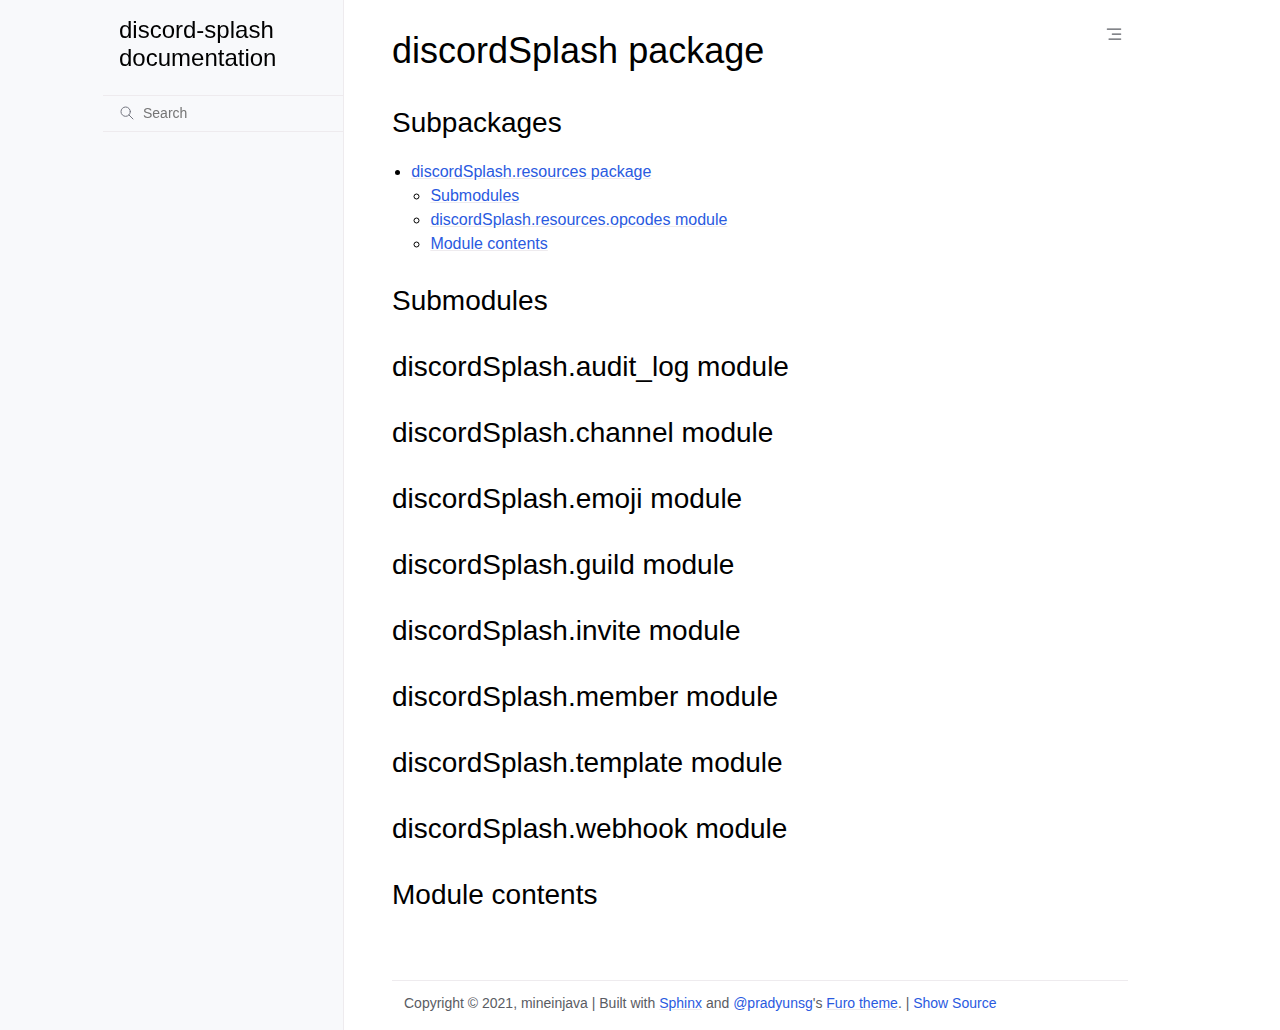
==== commit 567923a1: "use RST for readme.MD" ====
--- a/docs/_build/html/discordSplash.html
+++ b/docs/_build/html/discordSplash.html
@@ -133,8 +133,8 @@
 <ul>
 <li class="toctree-l1"><a class="reference internal" href="discordSplash.resources.html">discordSplash.resources package</a><ul>
 <li class="toctree-l2"><a class="reference internal" href="discordSplash.resources.html#submodules">Submodules</a></li>
-<li class="toctree-l2"><a class="reference internal" href="discordSplash.resources.html#module-discordSplash.resources.opcodes">discordSplash.resources.opcodes module</a></li>
-<li class="toctree-l2"><a class="reference internal" href="discordSplash.resources.html#module-discordSplash.resources">Module contents</a></li>
+<li class="toctree-l2"><a class="reference internal" href="discordSplash.resources.html#discordsplash-resources-opcodes-module">discordSplash.resources.opcodes module</a></li>
+<li class="toctree-l2"><a class="reference internal" href="discordSplash.resources.html#module-contents">Module contents</a></li>
 </ul>
 </li>
 </ul>
@@ -143,478 +143,32 @@
 <div class="section" id="submodules">
 <h2>Submodules<a class="headerlink" href="#submodules" title="Permalink to this headline">¶</a></h2>
 </div>
-<div class="section" id="module-discordSplash.audit_log">
-<span id="discordsplash-audit-log-module"></span><h2>discordSplash.audit_log module<a class="headerlink" href="#module-discordSplash.audit_log" title="Permalink to this headline">¶</a></h2>
-<dl class="py class">
-<dt id="discordSplash.audit_log.Account">
-<em class="property">class </em><code class="sig-prename descclassname">discordSplash.audit_log.</code><code class="sig-name descname">Account</code><span class="sig-paren">(</span><em class="sig-param"><span class="n">jsondata</span></em><span class="sig-paren">)</span><a class="headerlink" href="#discordSplash.audit_log.Account" title="Permalink to this definition">¶</a></dt>
-<dd><p>Bases: <code class="xref py py-class docutils literal notranslate"><span class="pre">object</span></code></p>
-<p>Discord Account Object</p>
-<dl class="py method">
-<dt id="discordSplash.audit_log.Account.id">
-<em class="property">property </em><code class="sig-name descname">id</code><a class="headerlink" href="#discordSplash.audit_log.Account.id" title="Permalink to this definition">¶</a></dt>
-<dd><p>Id of the account.
-:rtype: int</p>
-</dd></dl>
-<dl class="py method">
-<dt id="discordSplash.audit_log.Account.name">
-<em class="property">property </em><code class="sig-name descname">name</code><a class="headerlink" href="#discordSplash.audit_log.Account.name" title="Permalink to this definition">¶</a></dt>
-<dd><p>Name of the account.
-:rtype: str</p>
-</dd></dl>
-</dd></dl>
-<dl class="py class">
-<dt id="discordSplash.audit_log.AuditLog">
-<em class="property">class </em><code class="sig-prename descclassname">discordSplash.audit_log.</code><code class="sig-name descname">AuditLog</code><span class="sig-paren">(</span><em class="sig-param"><span class="n">jsondata</span></em><span class="sig-paren">)</span><a class="headerlink" href="#discordSplash.audit_log.AuditLog" title="Permalink to this definition">¶</a></dt>
-<dd><p>Bases: <code class="xref py py-class docutils literal notranslate"><span class="pre">object</span></code></p>
-<dl class="py method">
-<dt id="discordSplash.audit_log.AuditLog.integrations">
-<em class="property">property </em><code class="sig-name descname">integrations</code><a class="headerlink" href="#discordSplash.audit_log.AuditLog.integrations" title="Permalink to this definition">¶</a></dt>
-<dd><p>Returns a list of all integrations found in the Audit Log.</p>
-<div class="admonition warning">
-<p class="admonition-title">Warning</p>
-<p>May change from <code class="docutils literal notranslate"><span class="pre">PartialIntegration</span></code> to <code class="docutils literal notranslate"><span class="pre">Integration</span></code>. See <code class="docutils literal notranslate"><span class="pre">TODO</span></code> in class discordSplash.audit_log.PartialIntegration.</p>
-</div>
-<dl class="field-list simple">
-<dt class="field-odd">Returns</dt>
-<dd class="field-odd"><p>list of discordSplash.audit_log.PartialIntegration objects.</p>
-</dd>
-<dt class="field-even">Return type</dt>
-<dd class="field-even"><p>list</p>
-</dd>
-</dl>
-</dd></dl>
-<dl class="py method">
-<dt id="discordSplash.audit_log.AuditLog.users">
-<em class="property">property </em><code class="sig-name descname">users</code><a class="headerlink" href="#discordSplash.audit_log.AuditLog.users" title="Permalink to this definition">¶</a></dt>
-<dd><p>Returns a list of all users found in the Audit log
-:return: list of discordSplash.member.Member objects
-:rtype: list</p>
-</dd></dl>
-<dl class="py method">
-<dt id="discordSplash.audit_log.AuditLog.webhooks">
-<em class="property">property </em><code class="sig-name descname">webhooks</code><a class="headerlink" href="#discordSplash.audit_log.AuditLog.webhooks" title="Permalink to this definition">¶</a></dt>
-<dd><p>List of Webhooks found in the Audit Log
-:rtype: list
-:return: list of Webhook objects
-.. Error:</p>
-<div class="highlight-default notranslate"><div class="highlight"><pre><span></span><span class="n">You</span> <span class="n">will</span> <span class="n">receive</span> <span class="n">a</span> <span class="nb">list</span> <span class="n">of</span> <span class="n">JSON</span> <span class="n">data</span> <span class="n">currently</span><span class="o">.</span>
-</pre></div>
-</div>
-</dd></dl>
-</dd></dl>
-<dl class="py class">
-<dt id="discordSplash.audit_log.Entry">
-<em class="property">class </em><code class="sig-prename descclassname">discordSplash.audit_log.</code><code class="sig-name descname">Entry</code><span class="sig-paren">(</span><em class="sig-param"><span class="n">jsondata</span></em><span class="sig-paren">)</span><a class="headerlink" href="#discordSplash.audit_log.Entry" title="Permalink to this definition">¶</a></dt>
-<dd><p>Bases: <code class="xref py py-class docutils literal notranslate"><span class="pre">object</span></code></p>
-</dd></dl>
-<dl class="py class">
-<dt id="discordSplash.audit_log.PartialIntegration">
-<em class="property">class </em><code class="sig-prename descclassname">discordSplash.audit_log.</code><code class="sig-name descname">PartialIntegration</code><span class="sig-paren">(</span><em class="sig-param"><span class="n">jsondata</span></em><span class="sig-paren">)</span><a class="headerlink" href="#discordSplash.audit_log.PartialIntegration" title="Permalink to this definition">¶</a></dt>
-<dd><p>Bases: <code class="xref py py-class docutils literal notranslate"><span class="pre">object</span></code></p>
-<dl class="py method">
-<dt id="discordSplash.audit_log.PartialIntegration.account">
-<em class="property">property </em><code class="sig-name descname">account</code><a class="headerlink" href="#discordSplash.audit_log.PartialIntegration.account" title="Permalink to this definition">¶</a></dt>
-<dd><p>integration account
-:return: Account of the integration
-:rtype: discordSplash.audit_log.Account</p>
-</dd></dl>
-<dl class="py method">
-<dt id="discordSplash.audit_log.PartialIntegration.id">
-<em class="property">property </em><code class="sig-name descname">id</code><a class="headerlink" href="#discordSplash.audit_log.PartialIntegration.id" title="Permalink to this definition">¶</a></dt>
-<dd><p>ID of the integration
-:rtype: int</p>
-</dd></dl>
-<dl class="py method">
-<dt id="discordSplash.audit_log.PartialIntegration.name">
-<em class="property">property </em><code class="sig-name descname">name</code><a class="headerlink" href="#discordSplash.audit_log.PartialIntegration.name" title="Permalink to this definition">¶</a></dt>
-<dd><p>Name of the integration
-:rtype: str</p>
-</dd></dl>
-<dl class="py method">
-<dt id="discordSplash.audit_log.PartialIntegration.type">
-<em class="property">property </em><code class="sig-name descname">type</code><a class="headerlink" href="#discordSplash.audit_log.PartialIntegration.type" title="Permalink to this definition">¶</a></dt>
-<dd><p>Type of the integration.
-:rtype: str</p>
-</dd></dl>
-</dd></dl>
-</div>
-<div class="section" id="module-discordSplash.channel">
-<span id="discordsplash-channel-module"></span><h2>discordSplash.channel module<a class="headerlink" href="#module-discordSplash.channel" title="Permalink to this headline">¶</a></h2>
-</div>
-<div class="section" id="module-discordSplash.emoji">
-<span id="discordsplash-emoji-module"></span><h2>discordSplash.emoji module<a class="headerlink" href="#module-discordSplash.emoji" title="Permalink to this headline">¶</a></h2>
-</div>
-<div class="section" id="module-discordSplash.guild">
-<span id="discordsplash-guild-module"></span><h2>discordSplash.guild module<a class="headerlink" href="#module-discordSplash.guild" title="Permalink to this headline">¶</a></h2>
-</div>
-<div class="section" id="module-discordSplash.invite">
-<span id="discordsplash-invite-module"></span><h2>discordSplash.invite module<a class="headerlink" href="#module-discordSplash.invite" title="Permalink to this headline">¶</a></h2>
-</div>
-<div class="section" id="module-discordSplash.member">
-<span id="discordsplash-member-module"></span><h2>discordSplash.member module<a class="headerlink" href="#module-discordSplash.member" title="Permalink to this headline">¶</a></h2>
-<dl class="py class">
-<dt id="discordSplash.member.Member">
-<em class="property">class </em><code class="sig-prename descclassname">discordSplash.member.</code><code class="sig-name descname">Member</code><span class="sig-paren">(</span><em class="sig-param"><span class="n">memberJson</span></em><span class="sig-paren">)</span><a class="headerlink" href="#discordSplash.member.Member" title="Permalink to this definition">¶</a></dt>
-<dd><p>Bases: <code class="xref py py-class docutils literal notranslate"><span class="pre">object</span></code></p>
-<p>Represents a discord member. Used internally to parse interaction/member JSON data.</p>
-<dl class="field-list simple">
-<dt class="field-odd">Parameters</dt>
-<dd class="field-odd"><p><strong>memberJson</strong> (<em>json</em>) – JSON to parse into this class.</p>
-</dd>
-</dl>
-<p>TODO:</p>
-<ul class="simple">
-<li><p>add a method to send a DM to the user</p></li>
-<li><p>add an <cite>avatar_url</cite> property</p></li>
-</ul>
-<dl class="py method">
-<dt id="discordSplash.member.Member.avatar">
-<em class="property">property </em><code class="sig-name descname">avatar</code><a class="headerlink" href="#discordSplash.member.Member.avatar" title="Permalink to this definition">¶</a></dt>
-<dd><dl class="field-list simple">
-<dt class="field-odd">Returns</dt>
-<dd class="field-odd"><p>the member’s avatar hash</p>
-</dd>
-<dt class="field-even">Return type</dt>
-<dd class="field-even"><p>str</p>
-</dd>
-</dl>
-</dd></dl>
-<dl class="py method">
-<dt id="discordSplash.member.Member.discriminator">
-<em class="property">property </em><code class="sig-name descname">discriminator</code><a class="headerlink" href="#discordSplash.member.Member.discriminator" title="Permalink to this definition">¶</a></dt>
-<dd><div class="admonition warning">
-<p class="admonition-title">Warning</p>
-<p><strong>CURRENTLY BROKEN</strong></p>
-</div>
-</dd></dl>
-<dl class="py method">
-<dt id="discordSplash.member.Member.id">
-<em class="property">property </em><code class="sig-name descname">id</code><a class="headerlink" href="#discordSplash.member.Member.id" title="Permalink to this definition">¶</a></dt>
-<dd><dl class="field-list simple">
-<dt class="field-odd">Returns</dt>
-<dd class="field-odd"><p>the user’s id</p>
-</dd>
-<dt class="field-even">Return type</dt>
-<dd class="field-even"><p>int</p>
-</dd>
-</dl>
-</dd></dl>
-<dl class="py method">
-<dt id="discordSplash.member.Member.username">
-<em class="property">property </em><code class="sig-name descname">username</code><a class="headerlink" href="#discordSplash.member.Member.username" title="Permalink to this definition">¶</a></dt>
-<dd><dl class="field-list simple">
-<dt class="field-odd">Returns</dt>
-<dd class="field-odd"><p>the user’s username</p>
-</dd>
-<dt class="field-even">Return type</dt>
-<dd class="field-even"><p>str</p>
-</dd>
-</dl>
-</dd></dl>
-</dd></dl>
-</div>
-<div class="section" id="module-discordSplash.template">
-<span id="discordsplash-template-module"></span><h2>discordSplash.template module<a class="headerlink" href="#module-discordSplash.template" title="Permalink to this headline">¶</a></h2>
-</div>
-<div class="section" id="module-discordSplash.webhook">
-<span id="discordsplash-webhook-module"></span><h2>discordSplash.webhook module<a class="headerlink" href="#module-discordSplash.webhook" title="Permalink to this headline">¶</a></h2>
-</div>
-<div class="section" id="module-discordSplash">
-<span id="module-contents"></span><h2>Module contents<a class="headerlink" href="#module-discordSplash" title="Permalink to this headline">¶</a></h2>
-<dl class="py exception">
-<dt id="discordSplash.InvalidTypeException">
-<em class="property">exception </em><code class="sig-prename descclassname">discordSplash.</code><code class="sig-name descname">InvalidTypeException</code><a class="headerlink" href="#discordSplash.InvalidTypeException" title="Permalink to this definition">¶</a></dt>
-<dd><p>Bases: <code class="xref py py-class docutils literal notranslate"><span class="pre">Exception</span></code></p>
-<p>Called when your response is an invalid type.</p>
-</dd></dl>
-<dl class="py class">
-<dt id="discordSplash.Presence">
-<em class="property">class </em><code class="sig-prename descclassname">discordSplash.</code><code class="sig-name descname">Presence</code><span class="sig-paren">(</span><em class="sig-param"><span class="n">presenceType</span><span class="p">:</span> <span class="n"><a class="reference internal" href="#discordSplash.PresenceType" title="discordSplash.PresenceType">discordSplash.PresenceType</a></span></em>, <em class="sig-param"><span class="n">text</span><span class="p">:</span> <span class="n">str</span></em><span class="sig-paren">)</span><a class="headerlink" href="#discordSplash.Presence" title="Permalink to this definition">¶</a></dt>
-<dd><p>Bases: <code class="xref py py-class docutils literal notranslate"><span class="pre">object</span></code></p>
-<p>Presence data used when connecting to Gateway</p>
-<dl class="field-list simple">
-<dt class="field-odd">Parameters</dt>
-<dd class="field-odd"><ul class="simple">
-<li><p><strong>presenceType</strong> (<a class="reference internal" href="#discordSplash.PresenceType" title="discordSplash.PresenceType"><em>PresenceType</em></a>) – type of presence to use.</p></li>
-<li><p><strong>text</strong> (<em>str</em>) – Text of status to use. See {text} below.</p></li>
-</ul>
-</dd>
-</dl>
-<div class="admonition warning">
-<p class="admonition-title">Warning</p>
-<p>Streaming URL’s currently do not work</p>
-<p>Custom emojis have not been implemented in this API wrapper</p>
-</div>
-<dl class="py method">
-<dt id="discordSplash.Presence.text">
-<em class="property">property </em><code class="sig-name descname">text</code><a class="headerlink" href="#discordSplash.Presence.text" title="Permalink to this definition">¶</a></dt>
-<dd><p>Activity Text. Used Internally.</p>
-<dl class="field-list simple">
-<dt class="field-odd">Returns</dt>
-<dd class="field-odd"><p>The text used in the presence.</p>
-</dd>
-<dt class="field-even">Return type</dt>
-<dd class="field-even"><p>str</p>
-</dd>
-</dl>
-</dd></dl>
-<dl class="py method">
-<dt id="discordSplash.Presence.type">
-<em class="property">property </em><code class="sig-name descname">type</code><a class="headerlink" href="#discordSplash.Presence.type" title="Permalink to this definition">¶</a></dt>
-<dd><p>Returns the type of the activity. Used internally</p>
-<dl class="field-list simple">
-<dt class="field-odd">Returns</dt>
-<dd class="field-odd"><p>Integer from 1-5. See class discordSplash.Presence** for more info</p>
-</dd>
-<dt class="field-even">Return type</dt>
-<dd class="field-even"><p>int</p>
-</dd>
-</dl>
-</dd></dl>
-</dd></dl>
-<dl class="py class">
-<dt id="discordSplash.PresenceType">
-<em class="property">class </em><code class="sig-prename descclassname">discordSplash.</code><code class="sig-name descname">PresenceType</code><span class="sig-paren">(</span><em class="sig-param"><span class="n">value</span></em><span class="sig-paren">)</span><a class="headerlink" href="#discordSplash.PresenceType" title="Permalink to this definition">¶</a></dt>
-<dd><p>Bases: <code class="xref py py-class docutils literal notranslate"><span class="pre">enum.Enum</span></code></p>
-<p>An enumeration.</p>
-<dl class="py attribute">
-<dt id="discordSplash.PresenceType.Competing">
-<code class="sig-name descname">Competing</code><em class="property"> = 5</em><a class="headerlink" href="#discordSplash.PresenceType.Competing" title="Permalink to this definition">¶</a></dt>
-<dd></dd></dl>
-<dl class="py attribute">
-<dt id="discordSplash.PresenceType.Custom">
-<code class="sig-name descname">Custom</code><em class="property"> = 4</em><a class="headerlink" href="#discordSplash.PresenceType.Custom" title="Permalink to this definition">¶</a></dt>
-<dd></dd></dl>
-<dl class="py attribute">
-<dt id="discordSplash.PresenceType.Game">
-<code class="sig-name descname">Game</code><em class="property"> = 0</em><a class="headerlink" href="#discordSplash.PresenceType.Game" title="Permalink to this definition">¶</a></dt>
-<dd></dd></dl>
-<dl class="py attribute">
-<dt id="discordSplash.PresenceType.Listening">
-<code class="sig-name descname">Listening</code><em class="property"> = 2</em><a class="headerlink" href="#discordSplash.PresenceType.Listening" title="Permalink to this definition">¶</a></dt>
-<dd></dd></dl>
-<dl class="py attribute">
-<dt id="discordSplash.PresenceType.Streaming">
-<code class="sig-name descname">Streaming</code><em class="property"> = 1</em><a class="headerlink" href="#discordSplash.PresenceType.Streaming" title="Permalink to this definition">¶</a></dt>
-<dd></dd></dl>
-</dd></dl>
-<dl class="py class">
-<dt id="discordSplash.ReactionData">
-<em class="property">class </em><code class="sig-prename descclassname">discordSplash.</code><code class="sig-name descname">ReactionData</code><span class="sig-paren">(</span><em class="sig-param"><span class="n">jsonData</span></em><span class="sig-paren">)</span><a class="headerlink" href="#discordSplash.ReactionData" title="Permalink to this definition">¶</a></dt>
-<dd><p>Bases: <code class="xref py py-class docutils literal notranslate"><span class="pre">object</span></code></p>
-<p>reaction data passed in to the handler
-TODO: - make the choices/parameters better.</p>
-<dl class="py method">
-<dt id="discordSplash.ReactionData.guild_id">
-<em class="property">property </em><code class="sig-name descname">guild_id</code><a class="headerlink" href="#discordSplash.ReactionData.guild_id" title="Permalink to this definition">¶</a></dt>
-<dd><dl class="field-list simple">
-<dt class="field-odd">Returns</dt>
-<dd class="field-odd"><p>the guild id</p>
-</dd>
-<dt class="field-even">Return type</dt>
-<dd class="field-even"><p>str</p>
-</dd>
-</dl>
-</dd></dl>
-<dl class="py method">
-<dt id="discordSplash.ReactionData.id">
-<em class="property">property </em><code class="sig-name descname">id</code><a class="headerlink" href="#discordSplash.ReactionData.id" title="Permalink to this definition">¶</a></dt>
-<dd><dl class="field-list simple">
-<dt class="field-odd">Returns</dt>
-<dd class="field-odd"><p>the reaction id</p>
-</dd>
-<dt class="field-even">Return type</dt>
-<dd class="field-even"><p>str</p>
-</dd>
-</dl>
-</dd></dl>
-<dl class="py method">
-<dt id="discordSplash.ReactionData.json">
-<em class="property">property </em><code class="sig-name descname">json</code><a class="headerlink" href="#discordSplash.ReactionData.json" title="Permalink to this definition">¶</a></dt>
-<dd><dl class="field-list simple">
-<dt class="field-odd">Returns</dt>
-<dd class="field-odd"><p>the JSON. Used for a custom parser.</p>
-</dd>
-<dt class="field-even">Return type</dt>
-<dd class="field-even"><p>json</p>
-</dd>
-</dl>
-</dd></dl>
-<dl class="py method">
-<dt id="discordSplash.ReactionData.options">
-<em class="property">property </em><code class="sig-name descname">options</code><a class="headerlink" href="#discordSplash.ReactionData.options" title="Permalink to this definition">¶</a></dt>
-<dd><dl class="field-list simple">
-<dt class="field-odd">Returns</dt>
-<dd class="field-odd"><p>the choices/parameters for the SlashCommands.</p>
-</dd>
-<dt class="field-even">Return type</dt>
-<dd class="field-even"><p>json</p>
-</dd>
-</dl>
-</dd></dl>
-<dl class="py method">
-<dt id="discordSplash.ReactionData.respond">
-<em class="property">async </em><code class="sig-name descname">respond</code><span class="sig-paren">(</span><em class="sig-param"><span class="n">data</span><span class="p">:</span> <span class="n"><a class="reference internal" href="#discordSplash.ReactionResponse" title="discordSplash.ReactionResponse">discordSplash.ReactionResponse</a></span></em><span class="sig-paren">)</span><a class="headerlink" href="#discordSplash.ReactionData.respond" title="Permalink to this definition">¶</a></dt>
-<dd><p>Responds to the interaction.</p>
-<p>Parameters:</p>
-<dl class="field-list simple">
-<dt class="field-odd">Parameters</dt>
-<dd class="field-odd"><p><strong>discordSplash.ReactionResponse</strong> – Reaction Response Data</p>
-</dd>
-</dl>
-<div class="admonition note">
-<p class="admonition-title">Note</p>
-<p>This can be called multiple times for followup messages</p>
-</div>
-<div class="admonition warning">
-<p class="admonition-title">Warning</p>
-<p>This must be called within 3 seconds of recieving the response</p>
-</div>
-</dd></dl>
-<dl class="py method">
-<dt id="discordSplash.ReactionData.token">
-<em class="property">property </em><code class="sig-name descname">token</code><a class="headerlink" href="#discordSplash.ReactionData.token" title="Permalink to this definition">¶</a></dt>
-<dd><dl class="field-list simple">
-<dt class="field-odd">Returns</dt>
-<dd class="field-odd"><p>the reaction token</p>
-</dd>
-<dt class="field-even">Return type</dt>
-<dd class="field-even"><p>str</p>
-</dd>
-</dl>
-</dd></dl>
-<dl class="py method">
-<dt id="discordSplash.ReactionData.type">
-<em class="property">property </em><code class="sig-name descname">type</code><a class="headerlink" href="#discordSplash.ReactionData.type" title="Permalink to this definition">¶</a></dt>
-<dd><dl class="field-list simple">
-<dt class="field-odd">Returns</dt>
-<dd class="field-odd"><p>the reaction type</p>
-</dd>
-<dt class="field-even">Return type</dt>
-<dd class="field-even"><p>int</p>
-</dd>
-</dl>
-<div class="admonition note">
-<p class="admonition-title">Note</p>
-<p>Used for future proofing</p>
-</div>
-</dd></dl>
-<dl class="py method">
-<dt id="discordSplash.ReactionData.user">
-<em class="property">property </em><code class="sig-name descname">user</code><a class="headerlink" href="#discordSplash.ReactionData.user" title="Permalink to this definition">¶</a></dt>
-<dd><dl class="field-list simple">
-<dt class="field-odd">Returns</dt>
-<dd class="field-odd"><p>a discordSplash.member.Member** object.</p>
-</dd>
-<dt class="field-even">Return type</dt>
-<dd class="field-even"><p><a class="reference internal" href="#discordSplash.member.Member" title="discordSplash.member.Member">discordSplash.member.Member</a></p>
-</dd>
-</dl>
-</dd></dl>
-</dd></dl>
-<dl class="py class">
-<dt id="discordSplash.ReactionResponse">
-<em class="property">class </em><code class="sig-prename descclassname">discordSplash.</code><code class="sig-name descname">ReactionResponse</code><span class="sig-paren">(</span><em class="sig-param"><span class="n">content</span><span class="p">:</span> <span class="n">str</span></em>, <em class="sig-param"><span class="n">isEphemeral</span><span class="p">:</span> <span class="n">bool</span> <span class="o">=</span> <span class="default_value">False</span></em>, <em class="sig-param"><span class="n">responseType</span><span class="p">:</span> <span class="n">int</span> <span class="o">=</span> <span class="default_value">4</span></em><span class="sig-paren">)</span><a class="headerlink" href="#discordSplash.ReactionResponse" title="Permalink to this definition">¶</a></dt>
-<dd><p>Bases: <code class="xref py py-class docutils literal notranslate"><span class="pre">object</span></code></p>
-<p>Base class for responding to an interaction.</p>
-<dl class="field-list simple">
-<dt class="field-odd">Parameters</dt>
-<dd class="field-odd"><ul class="simple">
-<li><p><strong>content</strong> (<em>str</em>) – Content of the message. Must not be more than 2000 characters.</p></li>
-<li><p><strong>isEphemeral</strong> (<em>bool</em>) – Whether or not the message should be ephemeral (only seen by the user who created the interaction</p></li>
-<li><p><strong>responseType</strong> (<em>int</em>) – discord InteractionResponseType</p></li>
-</ul>
-</dd>
-</dl>
-<div class="admonition note">
-<p class="admonition-title">Note</p>
-<p>[Discord InteractionResponseType](<a class="reference external" href="https://discord.com/developers/docs/interactions/slash-commands#interaction-response-interactionresponsetype">https://discord.com/developers/docs/interactions/slash-commands#interaction-response-interactionresponsetype</a>)</p>
-<p>1       ACK a Ping</p>
-<p>2       ACK a command without sending a message, eating the user’s input</p>
-<p>3       respond with a message, eating the user’s input</p>
-<p>4       respond with a message, showing the user’s input</p>
-<p>5       ACK a command without sending a message, showing the user’s input</p>
-<p>“eating” the user’s input is recommended for ephemeral commands.</p>
-</div>
-<dl class="py method">
-<dt id="discordSplash.ReactionResponse.json">
-<em class="property">property </em><code class="sig-name descname">json</code><a class="headerlink" href="#discordSplash.ReactionResponse.json" title="Permalink to this definition">¶</a></dt>
-<dd><p>Mainly used internally
-:return: JSON content for the reaction
-:rtype: json</p>
-</dd></dl>
-</dd></dl>
-<dl class="py class">
-<dt id="discordSplash.Run">
-<em class="property">class </em><code class="sig-prename descclassname">discordSplash.</code><code class="sig-name descname">Run</code><span class="sig-paren">(</span><em class="sig-param"><span class="n">token</span><span class="p">:</span> <span class="n">str</span></em>, <em class="sig-param"><span class="n">presence</span><span class="p">:</span> <span class="n"><a class="reference internal" href="#discordSplash.Presence" title="discordSplash.Presence">discordSplash.Presence</a></span> <span class="o">=</span> <span class="default_value">None</span></em><span class="sig-paren">)</span><a class="headerlink" href="#discordSplash.Run" title="Permalink to this definition">¶</a></dt>
-<dd><p>Bases: <code class="xref py py-class docutils literal notranslate"><span class="pre">object</span></code></p>
-<p>Runs the bot using the token</p>
-<dl class="field-list simple">
-<dt class="field-odd">Parameters</dt>
-<dd class="field-odd"><ul class="simple">
-<li><p><strong>token</strong> (<em>str</em>) – token of the bot to run</p></li>
-<li><p><strong>presence</strong> (<em>splash.Presence</em>) – Presence of the bot, activated upon connection to gateway</p></li>
-</ul>
-</dd>
-<dt class="field-even">Raises</dt>
-<dd class="field-even"><p>discordSplash.UnregisteredCommandException</p>
-</dd>
-</dl>
-<div class="admonition tip">
-<p class="admonition-title">Tip</p>
-<p><code class="docutils literal notranslate"><span class="pre">Run('TOKEN',</span> <span class="pre">Presence(text='testing',</span> <span class="pre">presenceType=5))</span></code></p>
-</div>
-<div class="admonition important">
-<p class="admonition-title">Important</p>
-<p>Most of the methods here are only used internally.</p>
-</div>
-<dl class="py method">
-<dt id="discordSplash.Run.heartbeat">
-<em class="property">async </em><code class="sig-name descname">heartbeat</code><span class="sig-paren">(</span><span class="sig-paren">)</span><a class="headerlink" href="#discordSplash.Run.heartbeat" title="Permalink to this definition">¶</a></dt>
-<dd></dd></dl>
-<dl class="py method">
-<dt id="discordSplash.Run.hello">
-<em class="property">async </em><code class="sig-name descname">hello</code><span class="sig-paren">(</span><span class="sig-paren">)</span><a class="headerlink" href="#discordSplash.Run.hello" title="Permalink to this definition">¶</a></dt>
-<dd></dd></dl>
-<dl class="py method">
-<dt id="discordSplash.Run.main">
-<em class="property">async </em><code class="sig-name descname">main</code><span class="sig-paren">(</span><span class="sig-paren">)</span><a class="headerlink" href="#discordSplash.Run.main" title="Permalink to this definition">¶</a></dt>
-<dd></dd></dl>
-<dl class="py method">
-<dt id="discordSplash.Run.opcode">
-<code class="sig-name descname">opcode</code><span class="sig-paren">(</span><em class="sig-param"><span class="n">opcode</span><span class="p">:</span> <span class="n">int</span></em>, <em class="sig-param"><span class="n">payload</span></em><span class="sig-paren">)</span> → str<a class="headerlink" href="#discordSplash.Run.opcode" title="Permalink to this definition">¶</a></dt>
-<dd></dd></dl>
-<dl class="py method">
-<dt id="discordSplash.Run.receive">
-<em class="property">async </em><code class="sig-name descname">receive</code><span class="sig-paren">(</span><span class="sig-paren">)</span><a class="headerlink" href="#discordSplash.Run.receive" title="Permalink to this definition">¶</a></dt>
-<dd></dd></dl>
-<dl class="py method">
-<dt id="discordSplash.Run.send">
-<em class="property">async </em><code class="sig-name descname">send</code><span class="sig-paren">(</span><em class="sig-param"><span class="n">opcode</span></em>, <em class="sig-param"><span class="n">payload</span></em><span class="sig-paren">)</span><a class="headerlink" href="#discordSplash.Run.send" title="Permalink to this definition">¶</a></dt>
-<dd></dd></dl>
-</dd></dl>
-<dl class="py exception">
-<dt id="discordSplash.UnregisteredCommandException">
-<em class="property">exception </em><code class="sig-prename descclassname">discordSplash.</code><code class="sig-name descname">UnregisteredCommandException</code><a class="headerlink" href="#discordSplash.UnregisteredCommandException" title="Permalink to this definition">¶</a></dt>
-<dd><p>Bases: <code class="xref py py-class docutils literal notranslate"><span class="pre">Exception</span></code></p>
-<p>Raised when a command is registered on the Discord API but not on discordSplash.</p>
-<p>TODO: make it a warning</p>
-</dd></dl>
-<dl class="py function">
-<dt id="discordSplash.command">
-<code class="sig-prename descclassname">discordSplash.</code><code class="sig-name descname">command</code><span class="sig-paren">(</span><em class="sig-param"><span class="n">name</span><span class="p">:</span> <span class="n">str</span></em>, <em class="sig-param"><span class="o">**</span><span class="n">options</span></em><span class="sig-paren">)</span><a class="headerlink" href="#discordSplash.command" title="Permalink to this definition">¶</a></dt>
-<dd><p>A decorator that is used to register a command.</p>
-<dl class="field-list simple">
-<dt class="field-odd">Parameters</dt>
-<dd class="field-odd"><p><strong>name</strong> (<em>str</em>) – name of the command</p>
-</dd>
-</dl>
-<div class="admonition tip">
-<p class="admonition-title">Tip</p>
-<p>see examples for info on usage</p>
-</div>
-</dd></dl>
+<div class="section" id="discordsplash-audit-log-module">
+<h2>discordSplash.audit_log module<a class="headerlink" href="#discordsplash-audit-log-module" title="Permalink to this headline">¶</a></h2>
+</div>
+<div class="section" id="discordsplash-channel-module">
+<h2>discordSplash.channel module<a class="headerlink" href="#discordsplash-channel-module" title="Permalink to this headline">¶</a></h2>
+</div>
+<div class="section" id="discordsplash-emoji-module">
+<h2>discordSplash.emoji module<a class="headerlink" href="#discordsplash-emoji-module" title="Permalink to this headline">¶</a></h2>
+</div>
+<div class="section" id="discordsplash-guild-module">
+<h2>discordSplash.guild module<a class="headerlink" href="#discordsplash-guild-module" title="Permalink to this headline">¶</a></h2>
+</div>
+<div class="section" id="discordsplash-invite-module">
+<h2>discordSplash.invite module<a class="headerlink" href="#discordsplash-invite-module" title="Permalink to this headline">¶</a></h2>
+</div>
+<div class="section" id="discordsplash-member-module">
+<h2>discordSplash.member module<a class="headerlink" href="#discordsplash-member-module" title="Permalink to this headline">¶</a></h2>
+</div>
+<div class="section" id="discordsplash-template-module">
+<h2>discordSplash.template module<a class="headerlink" href="#discordsplash-template-module" title="Permalink to this headline">¶</a></h2>
+</div>
+<div class="section" id="discordsplash-webhook-module">
+<h2>discordSplash.webhook module<a class="headerlink" href="#discordsplash-webhook-module" title="Permalink to this headline">¶</a></h2>
+</div>
+<div class="section" id="module-contents">
+<h2>Module contents<a class="headerlink" href="#module-contents" title="Permalink to this headline">¶</a></h2>
 </div>
 </div>
 
@@ -657,15 +211,15 @@
 <li><a class="reference internal" href="#">discordSplash package</a><ul>
 <li><a class="reference internal" href="#subpackages">Subpackages</a></li>
 <li><a class="reference internal" href="#submodules">Submodules</a></li>
-<li><a class="reference internal" href="#module-discordSplash.audit_log">discordSplash.audit_log module</a></li>
-<li><a class="reference internal" href="#module-discordSplash.channel">discordSplash.channel module</a></li>
-<li><a class="reference internal" href="#module-discordSplash.emoji">discordSplash.emoji module</a></li>
-<li><a class="reference internal" href="#module-discordSplash.guild">discordSplash.guild module</a></li>
-<li><a class="reference internal" href="#module-discordSplash.invite">discordSplash.invite module</a></li>
-<li><a class="reference internal" href="#module-discordSplash.member">discordSplash.member module</a></li>
-<li><a class="reference internal" href="#module-discordSplash.template">discordSplash.template module</a></li>
-<li><a class="reference internal" href="#module-discordSplash.webhook">discordSplash.webhook module</a></li>
-<li><a class="reference internal" href="#module-discordSplash">Module contents</a></li>
+<li><a class="reference internal" href="#discordsplash-audit-log-module">discordSplash.audit_log module</a></li>
+<li><a class="reference internal" href="#discordsplash-channel-module">discordSplash.channel module</a></li>
+<li><a class="reference internal" href="#discordsplash-emoji-module">discordSplash.emoji module</a></li>
+<li><a class="reference internal" href="#discordsplash-guild-module">discordSplash.guild module</a></li>
+<li><a class="reference internal" href="#discordsplash-invite-module">discordSplash.invite module</a></li>
+<li><a class="reference internal" href="#discordsplash-member-module">discordSplash.member module</a></li>
+<li><a class="reference internal" href="#discordsplash-template-module">discordSplash.template module</a></li>
+<li><a class="reference internal" href="#discordsplash-webhook-module">discordSplash.webhook module</a></li>
+<li><a class="reference internal" href="#module-contents">Module contents</a></li>
 </ul>
 </li>
 </ul>
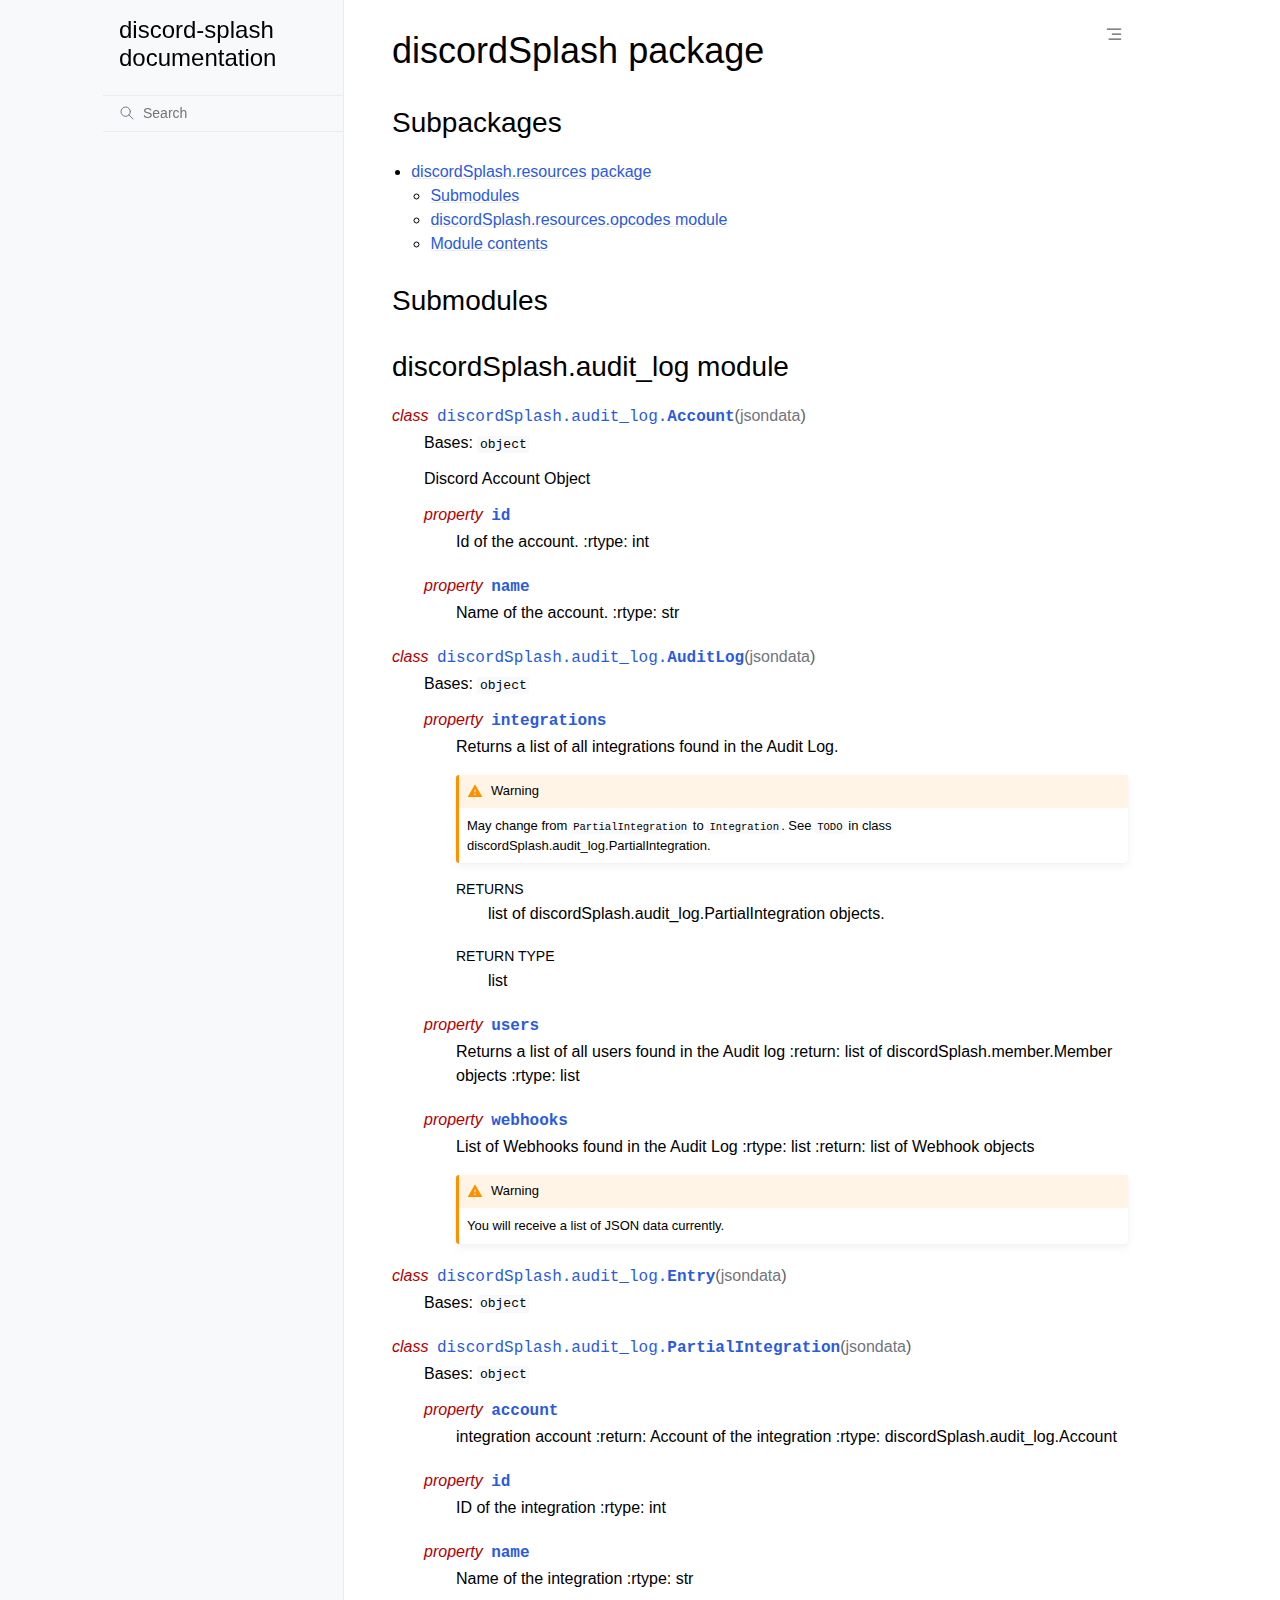
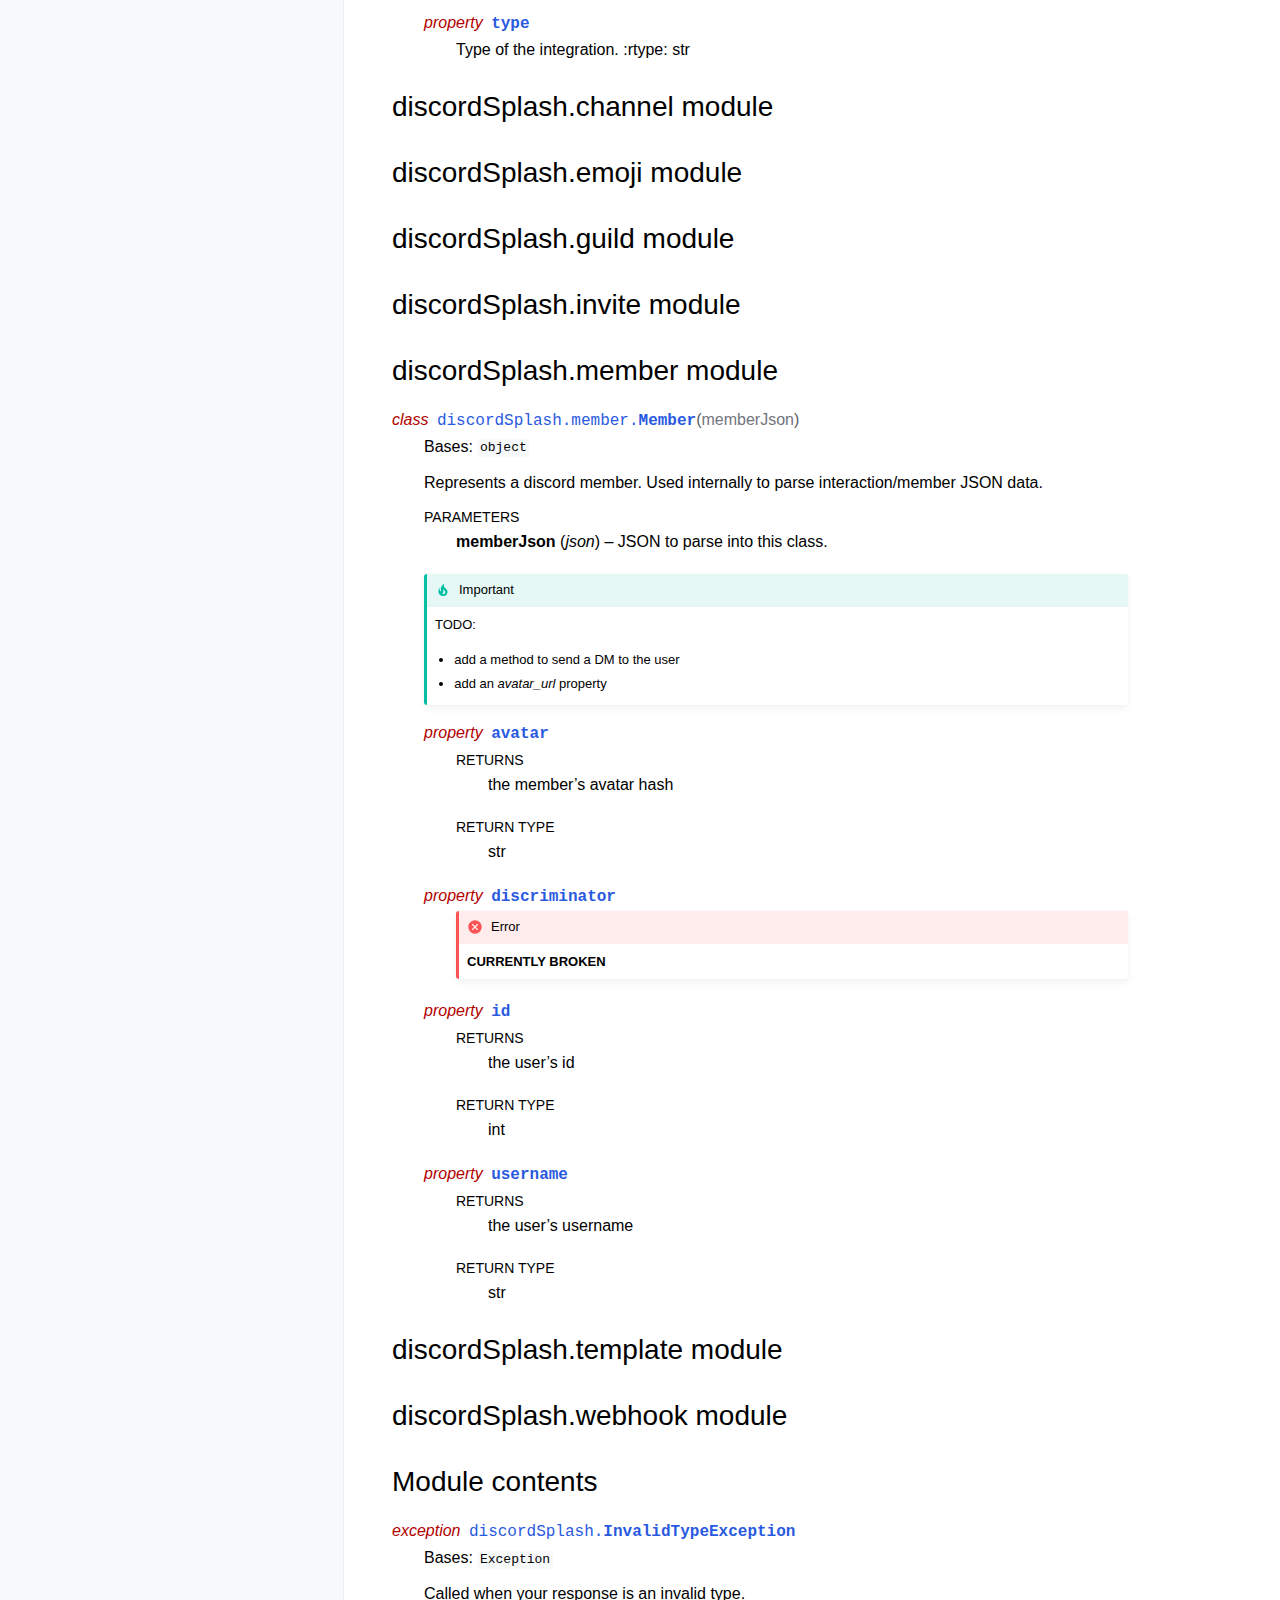
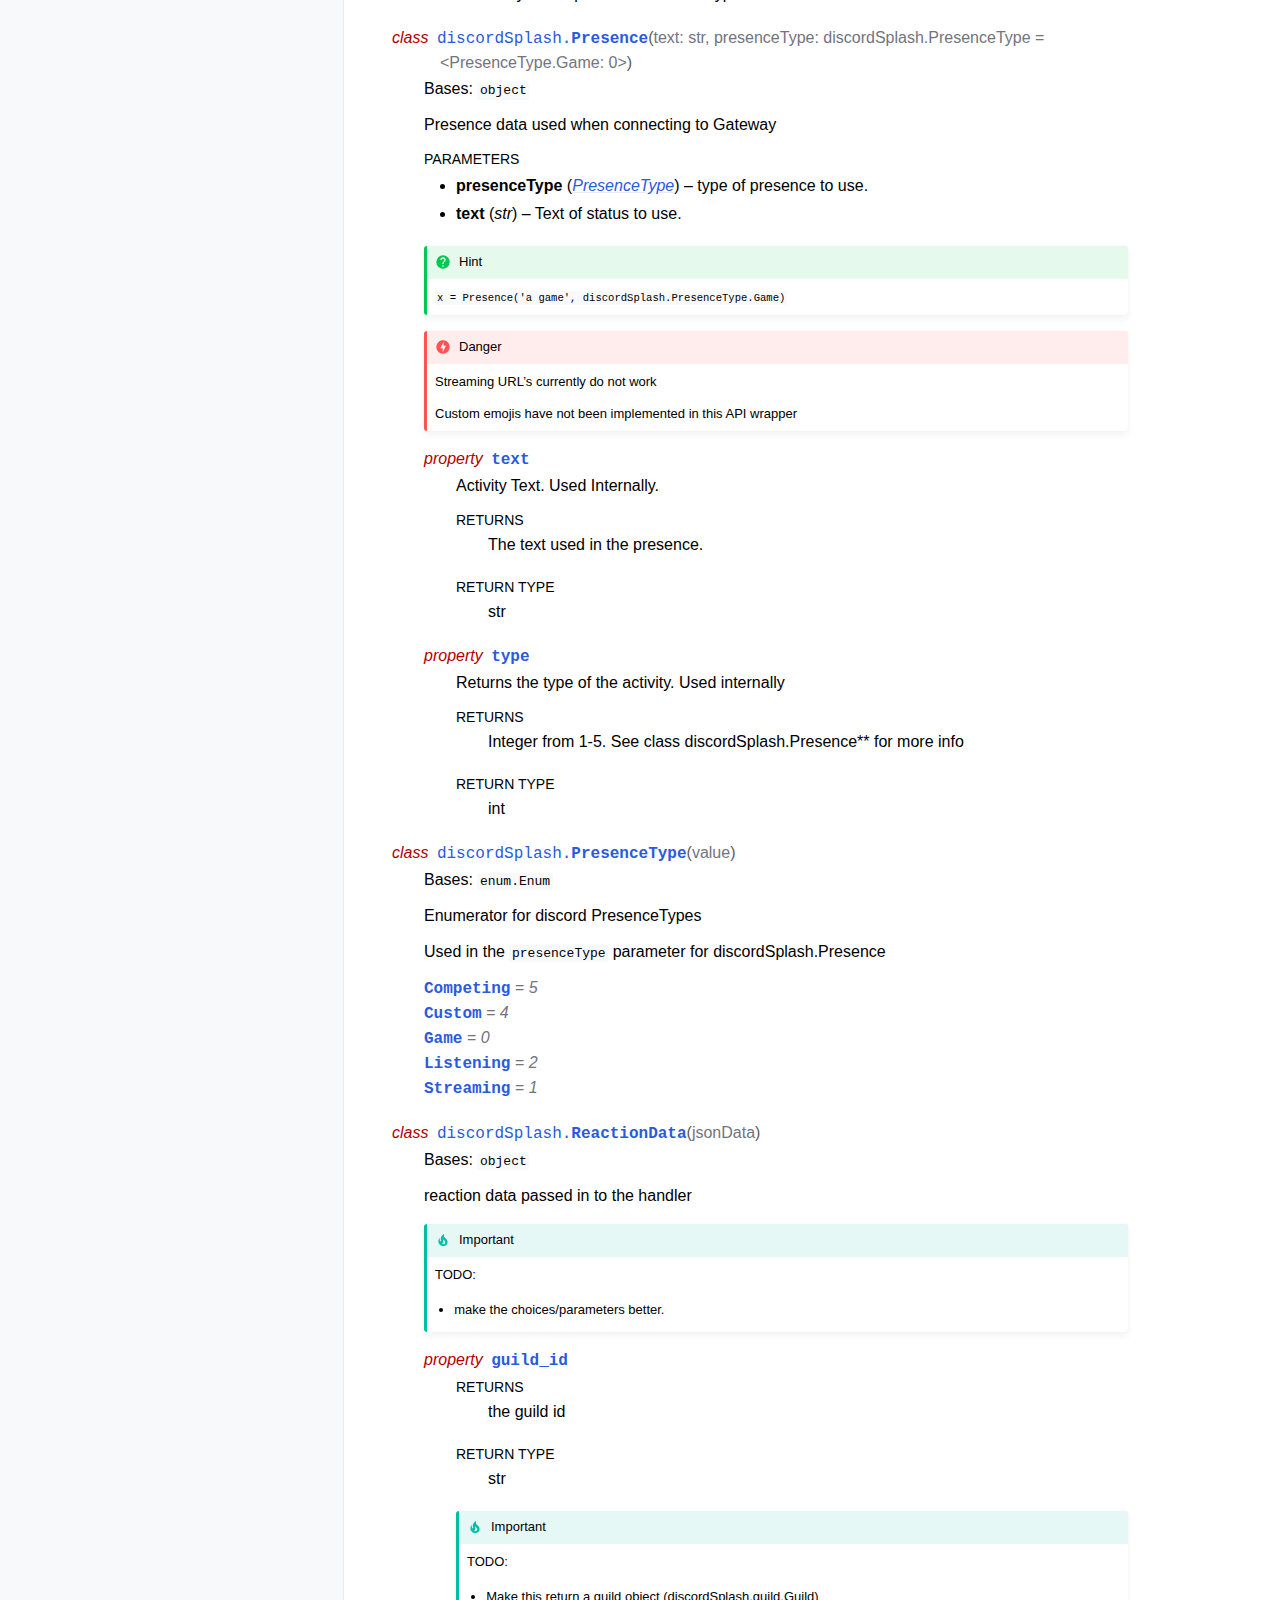
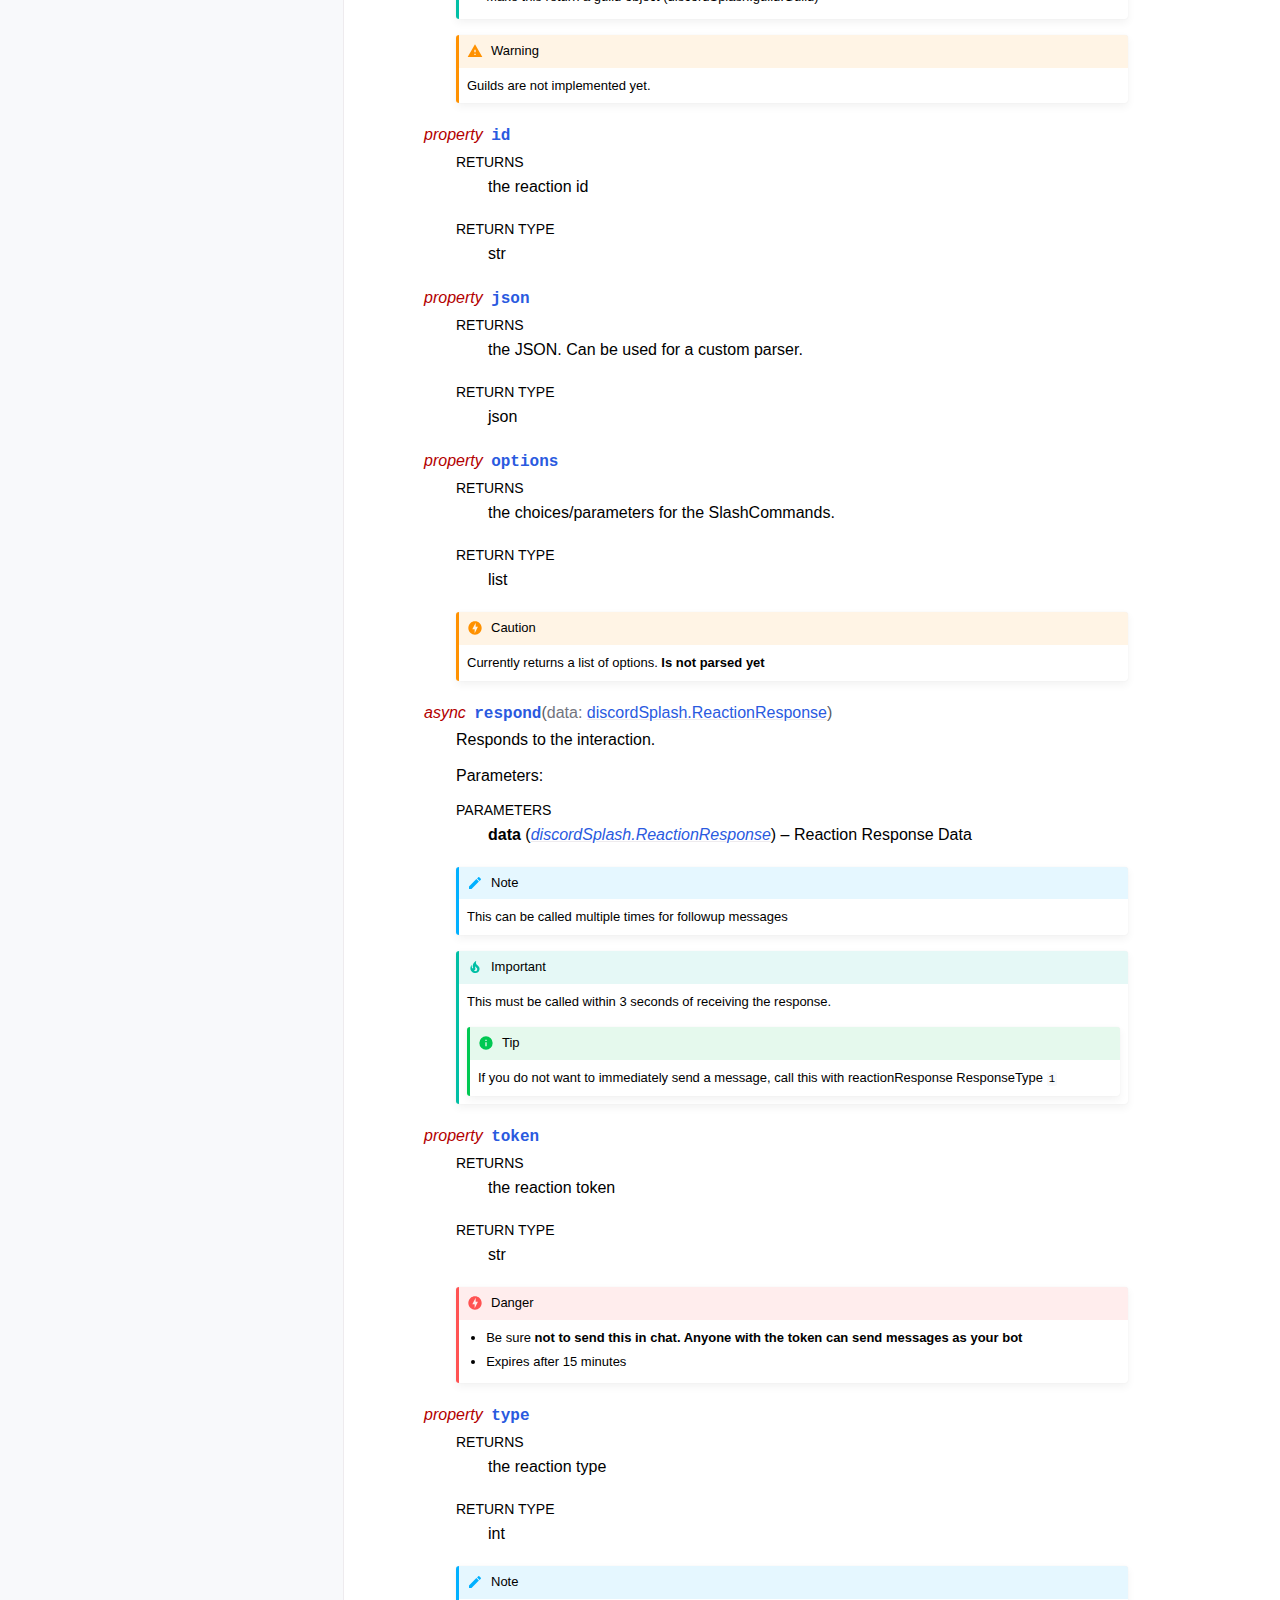
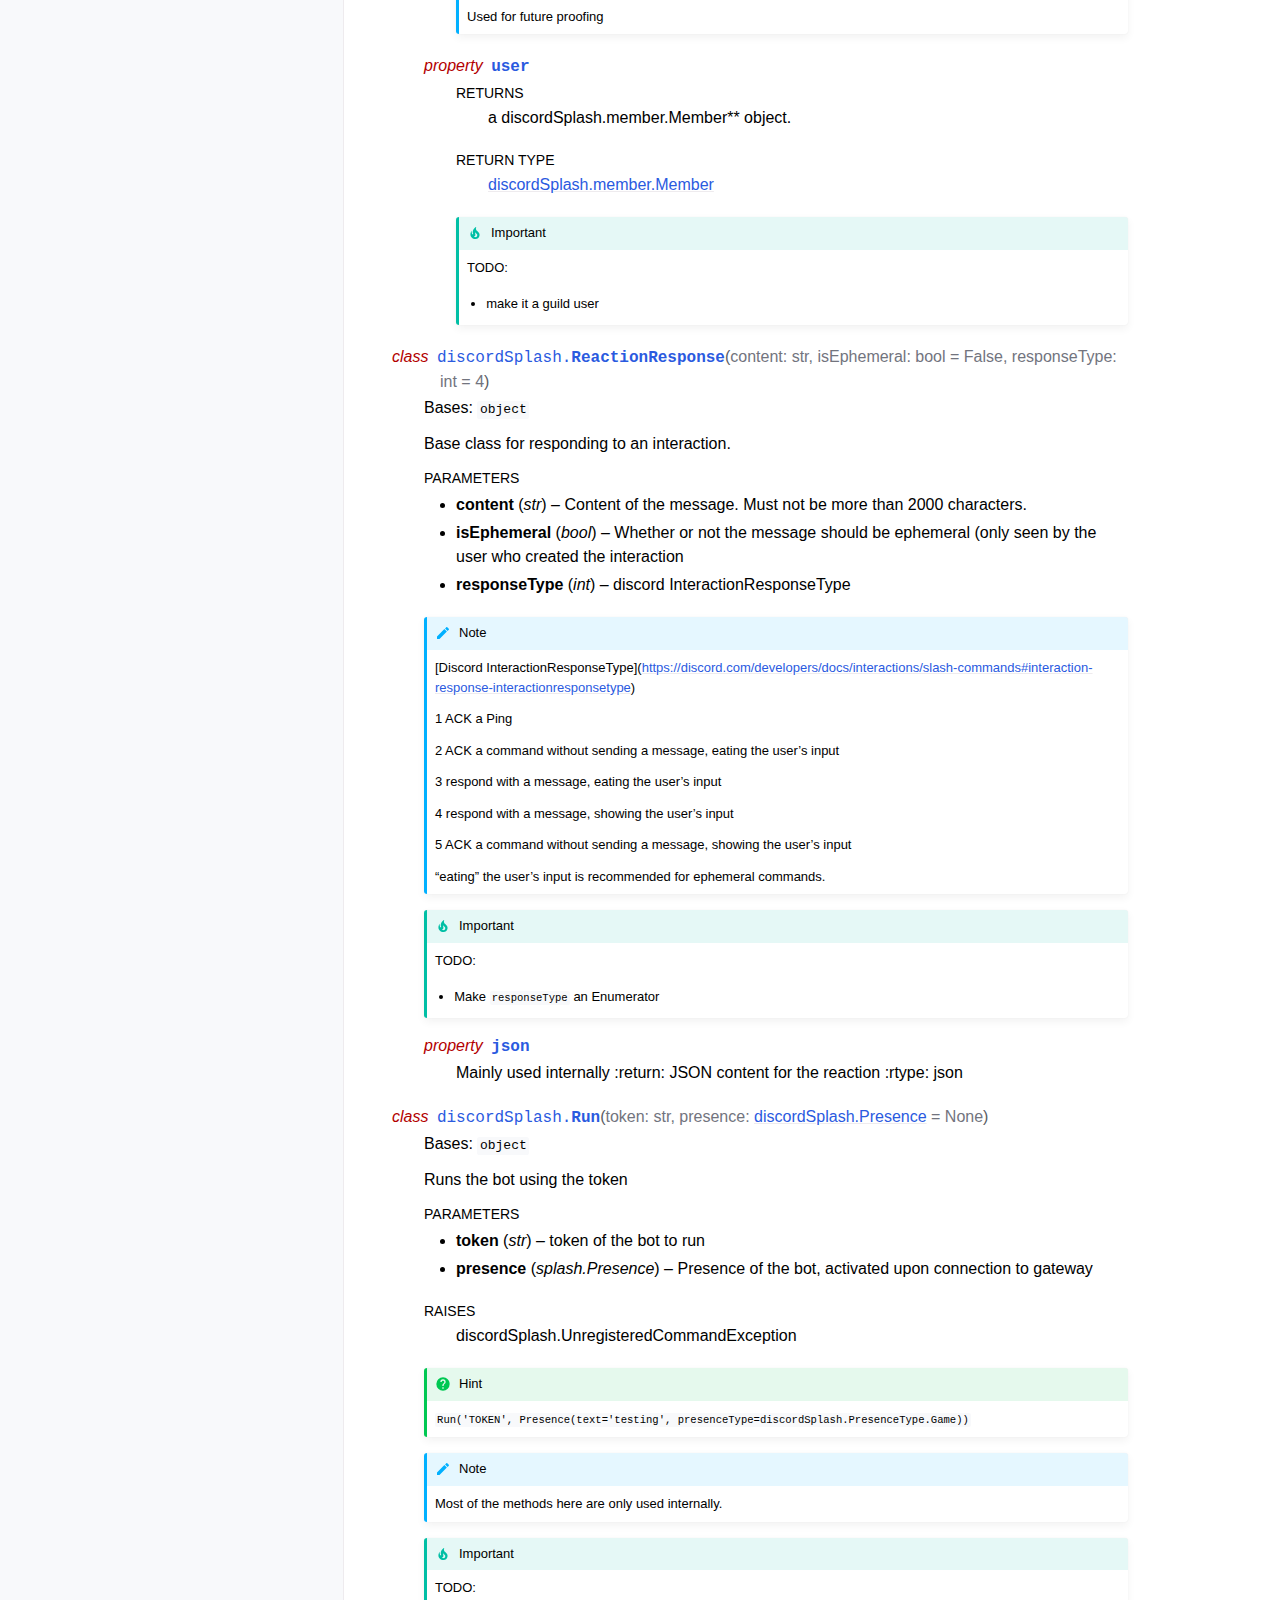
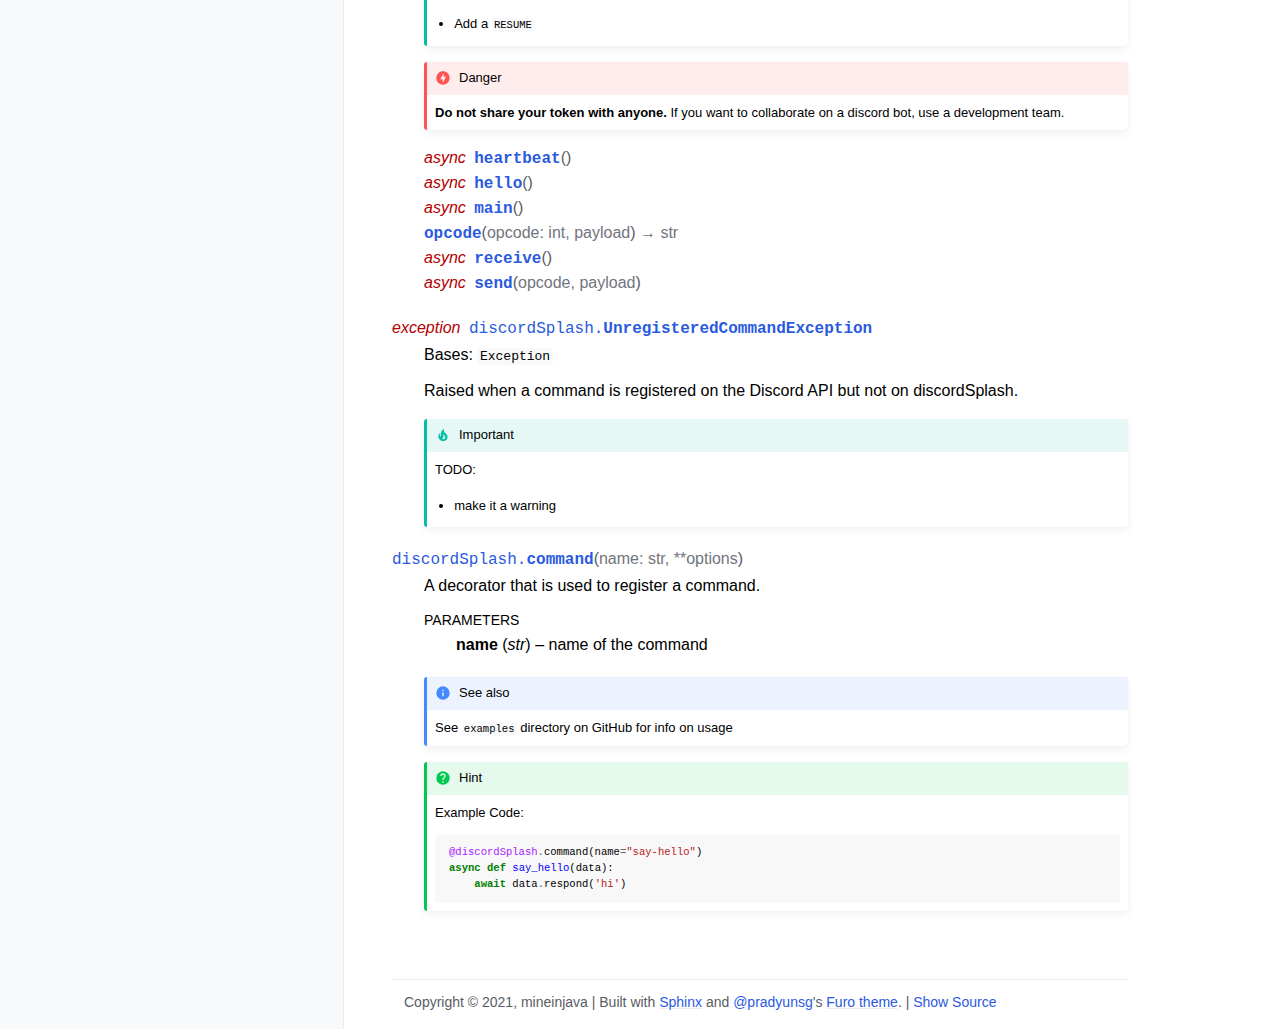
==== commit 75755409: "Make Docs Better" ====
--- a/docs/_build/html/discordSplash.html
+++ b/docs/_build/html/discordSplash.html
@@ -143,32 +143,558 @@
 <div class="section" id="submodules">
 <h2>Submodules<a class="headerlink" href="#submodules" title="Permalink to this headline">¶</a></h2>
 </div>
-<div class="section" id="discordsplash-audit-log-module">
-<h2>discordSplash.audit_log module<a class="headerlink" href="#discordsplash-audit-log-module" title="Permalink to this headline">¶</a></h2>
-</div>
-<div class="section" id="discordsplash-channel-module">
-<h2>discordSplash.channel module<a class="headerlink" href="#discordsplash-channel-module" title="Permalink to this headline">¶</a></h2>
-</div>
-<div class="section" id="discordsplash-emoji-module">
-<h2>discordSplash.emoji module<a class="headerlink" href="#discordsplash-emoji-module" title="Permalink to this headline">¶</a></h2>
-</div>
-<div class="section" id="discordsplash-guild-module">
-<h2>discordSplash.guild module<a class="headerlink" href="#discordsplash-guild-module" title="Permalink to this headline">¶</a></h2>
-</div>
-<div class="section" id="discordsplash-invite-module">
-<h2>discordSplash.invite module<a class="headerlink" href="#discordsplash-invite-module" title="Permalink to this headline">¶</a></h2>
-</div>
-<div class="section" id="discordsplash-member-module">
-<h2>discordSplash.member module<a class="headerlink" href="#discordsplash-member-module" title="Permalink to this headline">¶</a></h2>
-</div>
-<div class="section" id="discordsplash-template-module">
-<h2>discordSplash.template module<a class="headerlink" href="#discordsplash-template-module" title="Permalink to this headline">¶</a></h2>
-</div>
-<div class="section" id="discordsplash-webhook-module">
-<h2>discordSplash.webhook module<a class="headerlink" href="#discordsplash-webhook-module" title="Permalink to this headline">¶</a></h2>
-</div>
-<div class="section" id="module-contents">
-<h2>Module contents<a class="headerlink" href="#module-contents" title="Permalink to this headline">¶</a></h2>
+<div class="section" id="module-discordSplash.audit_log">
+<span id="discordsplash-audit-log-module"></span><h2>discordSplash.audit_log module<a class="headerlink" href="#module-discordSplash.audit_log" title="Permalink to this headline">¶</a></h2>
+<dl class="py class">
+<dt id="discordSplash.audit_log.Account">
+<em class="property">class </em><code class="sig-prename descclassname">discordSplash.audit_log.</code><code class="sig-name descname">Account</code><span class="sig-paren">(</span><em class="sig-param"><span class="n">jsondata</span></em><span class="sig-paren">)</span><a class="headerlink" href="#discordSplash.audit_log.Account" title="Permalink to this definition">¶</a></dt>
+<dd><p>Bases: <code class="xref py py-class docutils literal notranslate"><span class="pre">object</span></code></p>
+<p>Discord Account Object</p>
+<dl class="py method">
+<dt id="discordSplash.audit_log.Account.id">
+<em class="property">property </em><code class="sig-name descname">id</code><a class="headerlink" href="#discordSplash.audit_log.Account.id" title="Permalink to this definition">¶</a></dt>
+<dd><p>Id of the account.
+:rtype: int</p>
+</dd></dl>
+<dl class="py method">
+<dt id="discordSplash.audit_log.Account.name">
+<em class="property">property </em><code class="sig-name descname">name</code><a class="headerlink" href="#discordSplash.audit_log.Account.name" title="Permalink to this definition">¶</a></dt>
+<dd><p>Name of the account.
+:rtype: str</p>
+</dd></dl>
+</dd></dl>
+<dl class="py class">
+<dt id="discordSplash.audit_log.AuditLog">
+<em class="property">class </em><code class="sig-prename descclassname">discordSplash.audit_log.</code><code class="sig-name descname">AuditLog</code><span class="sig-paren">(</span><em class="sig-param"><span class="n">jsondata</span></em><span class="sig-paren">)</span><a class="headerlink" href="#discordSplash.audit_log.AuditLog" title="Permalink to this definition">¶</a></dt>
+<dd><p>Bases: <code class="xref py py-class docutils literal notranslate"><span class="pre">object</span></code></p>
+<dl class="py method">
+<dt id="discordSplash.audit_log.AuditLog.integrations">
+<em class="property">property </em><code class="sig-name descname">integrations</code><a class="headerlink" href="#discordSplash.audit_log.AuditLog.integrations" title="Permalink to this definition">¶</a></dt>
+<dd><p>Returns a list of all integrations found in the Audit Log.</p>
+<div class="admonition warning">
+<p class="admonition-title">Warning</p>
+<p>May change from <code class="docutils literal notranslate"><span class="pre">PartialIntegration</span></code> to <code class="docutils literal notranslate"><span class="pre">Integration</span></code>. See <code class="docutils literal notranslate"><span class="pre">TODO</span></code> in class discordSplash.audit_log.PartialIntegration.</p>
+</div>
+<dl class="field-list simple">
+<dt class="field-odd">Returns</dt>
+<dd class="field-odd"><p>list of discordSplash.audit_log.PartialIntegration objects.</p>
+</dd>
+<dt class="field-even">Return type</dt>
+<dd class="field-even"><p>list</p>
+</dd>
+</dl>
+</dd></dl>
+<dl class="py method">
+<dt id="discordSplash.audit_log.AuditLog.users">
+<em class="property">property </em><code class="sig-name descname">users</code><a class="headerlink" href="#discordSplash.audit_log.AuditLog.users" title="Permalink to this definition">¶</a></dt>
+<dd><p>Returns a list of all users found in the Audit log
+:return: list of discordSplash.member.Member objects
+:rtype: list</p>
+</dd></dl>
+<dl class="py method">
+<dt id="discordSplash.audit_log.AuditLog.webhooks">
+<em class="property">property </em><code class="sig-name descname">webhooks</code><a class="headerlink" href="#discordSplash.audit_log.AuditLog.webhooks" title="Permalink to this definition">¶</a></dt>
+<dd><p>List of Webhooks found in the Audit Log
+:rtype: list
+:return: list of Webhook objects</p>
+<div class="admonition warning">
+<p class="admonition-title">Warning</p>
+<p>You will receive a list of JSON data currently.</p>
+</div>
+</dd></dl>
+</dd></dl>
+<dl class="py class">
+<dt id="discordSplash.audit_log.Entry">
+<em class="property">class </em><code class="sig-prename descclassname">discordSplash.audit_log.</code><code class="sig-name descname">Entry</code><span class="sig-paren">(</span><em class="sig-param"><span class="n">jsondata</span></em><span class="sig-paren">)</span><a class="headerlink" href="#discordSplash.audit_log.Entry" title="Permalink to this definition">¶</a></dt>
+<dd><p>Bases: <code class="xref py py-class docutils literal notranslate"><span class="pre">object</span></code></p>
+</dd></dl>
+<dl class="py class">
+<dt id="discordSplash.audit_log.PartialIntegration">
+<em class="property">class </em><code class="sig-prename descclassname">discordSplash.audit_log.</code><code class="sig-name descname">PartialIntegration</code><span class="sig-paren">(</span><em class="sig-param"><span class="n">jsondata</span></em><span class="sig-paren">)</span><a class="headerlink" href="#discordSplash.audit_log.PartialIntegration" title="Permalink to this definition">¶</a></dt>
+<dd><p>Bases: <code class="xref py py-class docutils literal notranslate"><span class="pre">object</span></code></p>
+<dl class="py method">
+<dt id="discordSplash.audit_log.PartialIntegration.account">
+<em class="property">property </em><code class="sig-name descname">account</code><a class="headerlink" href="#discordSplash.audit_log.PartialIntegration.account" title="Permalink to this definition">¶</a></dt>
+<dd><p>integration account
+:return: Account of the integration
+:rtype: discordSplash.audit_log.Account</p>
+</dd></dl>
+<dl class="py method">
+<dt id="discordSplash.audit_log.PartialIntegration.id">
+<em class="property">property </em><code class="sig-name descname">id</code><a class="headerlink" href="#discordSplash.audit_log.PartialIntegration.id" title="Permalink to this definition">¶</a></dt>
+<dd><p>ID of the integration
+:rtype: int</p>
+</dd></dl>
+<dl class="py method">
+<dt id="discordSplash.audit_log.PartialIntegration.name">
+<em class="property">property </em><code class="sig-name descname">name</code><a class="headerlink" href="#discordSplash.audit_log.PartialIntegration.name" title="Permalink to this definition">¶</a></dt>
+<dd><p>Name of the integration
+:rtype: str</p>
+</dd></dl>
+<dl class="py method">
+<dt id="discordSplash.audit_log.PartialIntegration.type">
+<em class="property">property </em><code class="sig-name descname">type</code><a class="headerlink" href="#discordSplash.audit_log.PartialIntegration.type" title="Permalink to this definition">¶</a></dt>
+<dd><p>Type of the integration.
+:rtype: str</p>
+</dd></dl>
+</dd></dl>
+</div>
+<div class="section" id="module-discordSplash.channel">
+<span id="discordsplash-channel-module"></span><h2>discordSplash.channel module<a class="headerlink" href="#module-discordSplash.channel" title="Permalink to this headline">¶</a></h2>
+</div>
+<div class="section" id="module-discordSplash.emoji">
+<span id="discordsplash-emoji-module"></span><h2>discordSplash.emoji module<a class="headerlink" href="#module-discordSplash.emoji" title="Permalink to this headline">¶</a></h2>
+</div>
+<div class="section" id="module-discordSplash.guild">
+<span id="discordsplash-guild-module"></span><h2>discordSplash.guild module<a class="headerlink" href="#module-discordSplash.guild" title="Permalink to this headline">¶</a></h2>
+</div>
+<div class="section" id="module-discordSplash.invite">
+<span id="discordsplash-invite-module"></span><h2>discordSplash.invite module<a class="headerlink" href="#module-discordSplash.invite" title="Permalink to this headline">¶</a></h2>
+</div>
+<div class="section" id="module-discordSplash.member">
+<span id="discordsplash-member-module"></span><h2>discordSplash.member module<a class="headerlink" href="#module-discordSplash.member" title="Permalink to this headline">¶</a></h2>
+<dl class="py class">
+<dt id="discordSplash.member.Member">
+<em class="property">class </em><code class="sig-prename descclassname">discordSplash.member.</code><code class="sig-name descname">Member</code><span class="sig-paren">(</span><em class="sig-param"><span class="n">memberJson</span></em><span class="sig-paren">)</span><a class="headerlink" href="#discordSplash.member.Member" title="Permalink to this definition">¶</a></dt>
+<dd><p>Bases: <code class="xref py py-class docutils literal notranslate"><span class="pre">object</span></code></p>
+<p>Represents a discord member. Used internally to parse interaction/member JSON data.</p>
+<dl class="field-list simple">
+<dt class="field-odd">Parameters</dt>
+<dd class="field-odd"><p><strong>memberJson</strong> (<em>json</em>) – JSON to parse into this class.</p>
+</dd>
+</dl>
+<div class="admonition important">
+<p class="admonition-title">Important</p>
+<p>TODO:</p>
+<ul class="simple">
+<li><p>add a method to send a DM to the user</p></li>
+<li><p>add an <cite>avatar_url</cite> property</p></li>
+</ul>
+</div>
+<dl class="py method">
+<dt id="discordSplash.member.Member.avatar">
+<em class="property">property </em><code class="sig-name descname">avatar</code><a class="headerlink" href="#discordSplash.member.Member.avatar" title="Permalink to this definition">¶</a></dt>
+<dd><dl class="field-list simple">
+<dt class="field-odd">Returns</dt>
+<dd class="field-odd"><p>the member’s avatar hash</p>
+</dd>
+<dt class="field-even">Return type</dt>
+<dd class="field-even"><p>str</p>
+</dd>
+</dl>
+</dd></dl>
+<dl class="py method">
+<dt id="discordSplash.member.Member.discriminator">
+<em class="property">property </em><code class="sig-name descname">discriminator</code><a class="headerlink" href="#discordSplash.member.Member.discriminator" title="Permalink to this definition">¶</a></dt>
+<dd><div class="admonition error">
+<p class="admonition-title">Error</p>
+<p><strong>CURRENTLY BROKEN</strong></p>
+</div>
+</dd></dl>
+<dl class="py method">
+<dt id="discordSplash.member.Member.id">
+<em class="property">property </em><code class="sig-name descname">id</code><a class="headerlink" href="#discordSplash.member.Member.id" title="Permalink to this definition">¶</a></dt>
+<dd><dl class="field-list simple">
+<dt class="field-odd">Returns</dt>
+<dd class="field-odd"><p>the user’s id</p>
+</dd>
+<dt class="field-even">Return type</dt>
+<dd class="field-even"><p>int</p>
+</dd>
+</dl>
+</dd></dl>
+<dl class="py method">
+<dt id="discordSplash.member.Member.username">
+<em class="property">property </em><code class="sig-name descname">username</code><a class="headerlink" href="#discordSplash.member.Member.username" title="Permalink to this definition">¶</a></dt>
+<dd><dl class="field-list simple">
+<dt class="field-odd">Returns</dt>
+<dd class="field-odd"><p>the user’s username</p>
+</dd>
+<dt class="field-even">Return type</dt>
+<dd class="field-even"><p>str</p>
+</dd>
+</dl>
+</dd></dl>
+</dd></dl>
+</div>
+<div class="section" id="module-discordSplash.template">
+<span id="discordsplash-template-module"></span><h2>discordSplash.template module<a class="headerlink" href="#module-discordSplash.template" title="Permalink to this headline">¶</a></h2>
+</div>
+<div class="section" id="module-discordSplash.webhook">
+<span id="discordsplash-webhook-module"></span><h2>discordSplash.webhook module<a class="headerlink" href="#module-discordSplash.webhook" title="Permalink to this headline">¶</a></h2>
+</div>
+<div class="section" id="module-discordSplash">
+<span id="module-contents"></span><h2>Module contents<a class="headerlink" href="#module-discordSplash" title="Permalink to this headline">¶</a></h2>
+<dl class="py exception">
+<dt id="discordSplash.InvalidTypeException">
+<em class="property">exception </em><code class="sig-prename descclassname">discordSplash.</code><code class="sig-name descname">InvalidTypeException</code><a class="headerlink" href="#discordSplash.InvalidTypeException" title="Permalink to this definition">¶</a></dt>
+<dd><p>Bases: <code class="xref py py-class docutils literal notranslate"><span class="pre">Exception</span></code></p>
+<p>Called when your response is an invalid type.</p>
+</dd></dl>
+<dl class="py class">
+<dt id="discordSplash.Presence">
+<em class="property">class </em><code class="sig-prename descclassname">discordSplash.</code><code class="sig-name descname">Presence</code><span class="sig-paren">(</span><em class="sig-param">text: str</em>, <em class="sig-param">presenceType: discordSplash.PresenceType = &lt;PresenceType.Game: 0&gt;</em><span class="sig-paren">)</span><a class="headerlink" href="#discordSplash.Presence" title="Permalink to this definition">¶</a></dt>
+<dd><p>Bases: <code class="xref py py-class docutils literal notranslate"><span class="pre">object</span></code></p>
+<p>Presence data used when connecting to Gateway</p>
+<dl class="field-list simple">
+<dt class="field-odd">Parameters</dt>
+<dd class="field-odd"><ul class="simple">
+<li><p><strong>presenceType</strong> (<a class="reference internal" href="#discordSplash.PresenceType" title="discordSplash.PresenceType"><em>PresenceType</em></a>) – type of presence to use.</p></li>
+<li><p><strong>text</strong> (<em>str</em>) – Text of status to use.</p></li>
+</ul>
+</dd>
+</dl>
+<div class="admonition hint">
+<p class="admonition-title">Hint</p>
+<p><code class="docutils literal notranslate"><span class="pre">x</span> <span class="pre">=</span> <span class="pre">Presence('a</span> <span class="pre">game',</span> <span class="pre">discordSplash.PresenceType.Game)</span></code></p>
+</div>
+<div class="admonition danger">
+<p class="admonition-title">Danger</p>
+<p>Streaming URL’s currently do not work</p>
+<p>Custom emojis have not been implemented in this API wrapper</p>
+</div>
+<dl class="py method">
+<dt id="discordSplash.Presence.text">
+<em class="property">property </em><code class="sig-name descname">text</code><a class="headerlink" href="#discordSplash.Presence.text" title="Permalink to this definition">¶</a></dt>
+<dd><p>Activity Text. Used Internally.</p>
+<dl class="field-list simple">
+<dt class="field-odd">Returns</dt>
+<dd class="field-odd"><p>The text used in the presence.</p>
+</dd>
+<dt class="field-even">Return type</dt>
+<dd class="field-even"><p>str</p>
+</dd>
+</dl>
+</dd></dl>
+<dl class="py method">
+<dt id="discordSplash.Presence.type">
+<em class="property">property </em><code class="sig-name descname">type</code><a class="headerlink" href="#discordSplash.Presence.type" title="Permalink to this definition">¶</a></dt>
+<dd><p>Returns the type of the activity. Used internally</p>
+<dl class="field-list simple">
+<dt class="field-odd">Returns</dt>
+<dd class="field-odd"><p>Integer from 1-5. See class discordSplash.Presence** for more info</p>
+</dd>
+<dt class="field-even">Return type</dt>
+<dd class="field-even"><p>int</p>
+</dd>
+</dl>
+</dd></dl>
+</dd></dl>
+<dl class="py class">
+<dt id="discordSplash.PresenceType">
+<em class="property">class </em><code class="sig-prename descclassname">discordSplash.</code><code class="sig-name descname">PresenceType</code><span class="sig-paren">(</span><em class="sig-param"><span class="n">value</span></em><span class="sig-paren">)</span><a class="headerlink" href="#discordSplash.PresenceType" title="Permalink to this definition">¶</a></dt>
+<dd><p>Bases: <code class="xref py py-class docutils literal notranslate"><span class="pre">enum.Enum</span></code></p>
+<p>Enumerator for discord PresenceTypes</p>
+<p>Used in the <code class="docutils literal notranslate"><span class="pre">presenceType</span></code> parameter for discordSplash.Presence</p>
+<dl class="py attribute">
+<dt id="discordSplash.PresenceType.Competing">
+<code class="sig-name descname">Competing</code><em class="property"> = 5</em><a class="headerlink" href="#discordSplash.PresenceType.Competing" title="Permalink to this definition">¶</a></dt>
+<dd></dd></dl>
+<dl class="py attribute">
+<dt id="discordSplash.PresenceType.Custom">
+<code class="sig-name descname">Custom</code><em class="property"> = 4</em><a class="headerlink" href="#discordSplash.PresenceType.Custom" title="Permalink to this definition">¶</a></dt>
+<dd></dd></dl>
+<dl class="py attribute">
+<dt id="discordSplash.PresenceType.Game">
+<code class="sig-name descname">Game</code><em class="property"> = 0</em><a class="headerlink" href="#discordSplash.PresenceType.Game" title="Permalink to this definition">¶</a></dt>
+<dd></dd></dl>
+<dl class="py attribute">
+<dt id="discordSplash.PresenceType.Listening">
+<code class="sig-name descname">Listening</code><em class="property"> = 2</em><a class="headerlink" href="#discordSplash.PresenceType.Listening" title="Permalink to this definition">¶</a></dt>
+<dd></dd></dl>
+<dl class="py attribute">
+<dt id="discordSplash.PresenceType.Streaming">
+<code class="sig-name descname">Streaming</code><em class="property"> = 1</em><a class="headerlink" href="#discordSplash.PresenceType.Streaming" title="Permalink to this definition">¶</a></dt>
+<dd></dd></dl>
+</dd></dl>
+<dl class="py class">
+<dt id="discordSplash.ReactionData">
+<em class="property">class </em><code class="sig-prename descclassname">discordSplash.</code><code class="sig-name descname">ReactionData</code><span class="sig-paren">(</span><em class="sig-param"><span class="n">jsonData</span></em><span class="sig-paren">)</span><a class="headerlink" href="#discordSplash.ReactionData" title="Permalink to this definition">¶</a></dt>
+<dd><p>Bases: <code class="xref py py-class docutils literal notranslate"><span class="pre">object</span></code></p>
+<p>reaction data passed in to the handler</p>
+<div class="admonition important">
+<p class="admonition-title">Important</p>
+<p>TODO:</p>
+<ul class="simple">
+<li><p>make the choices/parameters better.</p></li>
+</ul>
+</div>
+<dl class="py method">
+<dt id="discordSplash.ReactionData.guild_id">
+<em class="property">property </em><code class="sig-name descname">guild_id</code><a class="headerlink" href="#discordSplash.ReactionData.guild_id" title="Permalink to this definition">¶</a></dt>
+<dd><dl class="field-list simple">
+<dt class="field-odd">Returns</dt>
+<dd class="field-odd"><p>the guild id</p>
+</dd>
+<dt class="field-even">Return type</dt>
+<dd class="field-even"><p>str</p>
+</dd>
+</dl>
+<div class="admonition important">
+<p class="admonition-title">Important</p>
+<p>TODO:</p>
+<ul class="simple">
+<li><p>Make this return a guild object (discordSplash.guild.Guild)</p></li>
+</ul>
+</div>
+<div class="admonition warning">
+<p class="admonition-title">Warning</p>
+<p>Guilds are not implemented yet.</p>
+</div>
+</dd></dl>
+<dl class="py method">
+<dt id="discordSplash.ReactionData.id">
+<em class="property">property </em><code class="sig-name descname">id</code><a class="headerlink" href="#discordSplash.ReactionData.id" title="Permalink to this definition">¶</a></dt>
+<dd><dl class="field-list simple">
+<dt class="field-odd">Returns</dt>
+<dd class="field-odd"><p>the reaction id</p>
+</dd>
+<dt class="field-even">Return type</dt>
+<dd class="field-even"><p>str</p>
+</dd>
+</dl>
+</dd></dl>
+<dl class="py method">
+<dt id="discordSplash.ReactionData.json">
+<em class="property">property </em><code class="sig-name descname">json</code><a class="headerlink" href="#discordSplash.ReactionData.json" title="Permalink to this definition">¶</a></dt>
+<dd><dl class="field-list simple">
+<dt class="field-odd">Returns</dt>
+<dd class="field-odd"><p>the JSON. Can be used for a custom parser.</p>
+</dd>
+<dt class="field-even">Return type</dt>
+<dd class="field-even"><p>json</p>
+</dd>
+</dl>
+</dd></dl>
+<dl class="py method">
+<dt id="discordSplash.ReactionData.options">
+<em class="property">property </em><code class="sig-name descname">options</code><a class="headerlink" href="#discordSplash.ReactionData.options" title="Permalink to this definition">¶</a></dt>
+<dd><dl class="field-list simple">
+<dt class="field-odd">Returns</dt>
+<dd class="field-odd"><p>the choices/parameters for the SlashCommands.</p>
+</dd>
+<dt class="field-even">Return type</dt>
+<dd class="field-even"><p>list</p>
+</dd>
+</dl>
+<div class="admonition caution">
+<p class="admonition-title">Caution</p>
+<p>Currently returns a list of options. <strong>Is not parsed yet</strong></p>
+</div>
+</dd></dl>
+<dl class="py method">
+<dt id="discordSplash.ReactionData.respond">
+<em class="property">async </em><code class="sig-name descname">respond</code><span class="sig-paren">(</span><em class="sig-param"><span class="n">data</span><span class="p">:</span> <span class="n"><a class="reference internal" href="#discordSplash.ReactionResponse" title="discordSplash.ReactionResponse">discordSplash.ReactionResponse</a></span></em><span class="sig-paren">)</span><a class="headerlink" href="#discordSplash.ReactionData.respond" title="Permalink to this definition">¶</a></dt>
+<dd><p>Responds to the interaction.</p>
+<p>Parameters:</p>
+<dl class="field-list simple">
+<dt class="field-odd">Parameters</dt>
+<dd class="field-odd"><p><strong>data</strong> (<a class="reference internal" href="#discordSplash.ReactionResponse" title="discordSplash.ReactionResponse"><em>discordSplash.ReactionResponse</em></a>) – Reaction Response Data</p>
+</dd>
+</dl>
+<div class="admonition note">
+<p class="admonition-title">Note</p>
+<p>This can be called multiple times for followup messages</p>
+</div>
+<div class="admonition important">
+<p class="admonition-title">Important</p>
+<p>This must be called within 3 seconds of receiving the response.</p>
+<div class="admonition tip">
+<p class="admonition-title">Tip</p>
+<p>If you do not want to immediately send a message, call this with reactionResponse ResponseType <code class="docutils literal notranslate"><span class="pre">1</span></code></p>
+</div>
+</div>
+</dd></dl>
+<dl class="py method">
+<dt id="discordSplash.ReactionData.token">
+<em class="property">property </em><code class="sig-name descname">token</code><a class="headerlink" href="#discordSplash.ReactionData.token" title="Permalink to this definition">¶</a></dt>
+<dd><dl class="field-list simple">
+<dt class="field-odd">Returns</dt>
+<dd class="field-odd"><p>the reaction token</p>
+</dd>
+<dt class="field-even">Return type</dt>
+<dd class="field-even"><p>str</p>
+</dd>
+</dl>
+<div class="admonition danger">
+<p class="admonition-title">Danger</p>
+<ul class="simple">
+<li><p>Be sure <strong>not to send this in chat. Anyone with the token can send messages as your bot</strong></p></li>
+<li><p>Expires after 15 minutes</p></li>
+</ul>
+</div>
+</dd></dl>
+<dl class="py method">
+<dt id="discordSplash.ReactionData.type">
+<em class="property">property </em><code class="sig-name descname">type</code><a class="headerlink" href="#discordSplash.ReactionData.type" title="Permalink to this definition">¶</a></dt>
+<dd><dl class="field-list simple">
+<dt class="field-odd">Returns</dt>
+<dd class="field-odd"><p>the reaction type</p>
+</dd>
+<dt class="field-even">Return type</dt>
+<dd class="field-even"><p>int</p>
+</dd>
+</dl>
+<div class="admonition note">
+<p class="admonition-title">Note</p>
+<p>Used for future proofing</p>
+</div>
+</dd></dl>
+<dl class="py method">
+<dt id="discordSplash.ReactionData.user">
+<em class="property">property </em><code class="sig-name descname">user</code><a class="headerlink" href="#discordSplash.ReactionData.user" title="Permalink to this definition">¶</a></dt>
+<dd><dl class="field-list simple">
+<dt class="field-odd">Returns</dt>
+<dd class="field-odd"><p>a discordSplash.member.Member** object.</p>
+</dd>
+<dt class="field-even">Return type</dt>
+<dd class="field-even"><p><a class="reference internal" href="#discordSplash.member.Member" title="discordSplash.member.Member">discordSplash.member.Member</a></p>
+</dd>
+</dl>
+<div class="admonition important">
+<p class="admonition-title">Important</p>
+<p>TODO:</p>
+<ul class="simple">
+<li><p>make it a guild user</p></li>
+</ul>
+</div>
+</dd></dl>
+</dd></dl>
+<dl class="py class">
+<dt id="discordSplash.ReactionResponse">
+<em class="property">class </em><code class="sig-prename descclassname">discordSplash.</code><code class="sig-name descname">ReactionResponse</code><span class="sig-paren">(</span><em class="sig-param"><span class="n">content</span><span class="p">:</span> <span class="n">str</span></em>, <em class="sig-param"><span class="n">isEphemeral</span><span class="p">:</span> <span class="n">bool</span> <span class="o">=</span> <span class="default_value">False</span></em>, <em class="sig-param"><span class="n">responseType</span><span class="p">:</span> <span class="n">int</span> <span class="o">=</span> <span class="default_value">4</span></em><span class="sig-paren">)</span><a class="headerlink" href="#discordSplash.ReactionResponse" title="Permalink to this definition">¶</a></dt>
+<dd><p>Bases: <code class="xref py py-class docutils literal notranslate"><span class="pre">object</span></code></p>
+<p>Base class for responding to an interaction.</p>
+<dl class="field-list simple">
+<dt class="field-odd">Parameters</dt>
+<dd class="field-odd"><ul class="simple">
+<li><p><strong>content</strong> (<em>str</em>) – Content of the message. Must not be more than 2000 characters.</p></li>
+<li><p><strong>isEphemeral</strong> (<em>bool</em>) – Whether or not the message should be ephemeral (only seen by the user who created the interaction</p></li>
+<li><p><strong>responseType</strong> (<em>int</em>) – discord InteractionResponseType</p></li>
+</ul>
+</dd>
+</dl>
+<div class="admonition note">
+<p class="admonition-title">Note</p>
+<p>[Discord InteractionResponseType](<a class="reference external" href="https://discord.com/developers/docs/interactions/slash-commands#interaction-response-interactionresponsetype">https://discord.com/developers/docs/interactions/slash-commands#interaction-response-interactionresponsetype</a>)</p>
+<p>1       ACK a Ping</p>
+<p>2       ACK a command without sending a message, eating the user’s input</p>
+<p>3       respond with a message, eating the user’s input</p>
+<p>4       respond with a message, showing the user’s input</p>
+<p>5       ACK a command without sending a message, showing the user’s input</p>
+<p>“eating” the user’s input is recommended for ephemeral commands.</p>
+</div>
+<div class="admonition important">
+<p class="admonition-title">Important</p>
+<p>TODO:</p>
+<ul class="simple">
+<li><p>Make <code class="docutils literal notranslate"><span class="pre">responseType</span></code> an Enumerator</p></li>
+</ul>
+</div>
+<dl class="py method">
+<dt id="discordSplash.ReactionResponse.json">
+<em class="property">property </em><code class="sig-name descname">json</code><a class="headerlink" href="#discordSplash.ReactionResponse.json" title="Permalink to this definition">¶</a></dt>
+<dd><p>Mainly used internally
+:return: JSON content for the reaction
+:rtype: json</p>
+</dd></dl>
+</dd></dl>
+<dl class="py class">
+<dt id="discordSplash.Run">
+<em class="property">class </em><code class="sig-prename descclassname">discordSplash.</code><code class="sig-name descname">Run</code><span class="sig-paren">(</span><em class="sig-param"><span class="n">token</span><span class="p">:</span> <span class="n">str</span></em>, <em class="sig-param"><span class="n">presence</span><span class="p">:</span> <span class="n"><a class="reference internal" href="#discordSplash.Presence" title="discordSplash.Presence">discordSplash.Presence</a></span> <span class="o">=</span> <span class="default_value">None</span></em><span class="sig-paren">)</span><a class="headerlink" href="#discordSplash.Run" title="Permalink to this definition">¶</a></dt>
+<dd><p>Bases: <code class="xref py py-class docutils literal notranslate"><span class="pre">object</span></code></p>
+<p>Runs the bot using the token</p>
+<dl class="field-list simple">
+<dt class="field-odd">Parameters</dt>
+<dd class="field-odd"><ul class="simple">
+<li><p><strong>token</strong> (<em>str</em>) – token of the bot to run</p></li>
+<li><p><strong>presence</strong> (<em>splash.Presence</em>) – Presence of the bot, activated upon connection to gateway</p></li>
+</ul>
+</dd>
+<dt class="field-even">Raises</dt>
+<dd class="field-even"><p>discordSplash.UnregisteredCommandException</p>
+</dd>
+</dl>
+<div class="admonition hint">
+<p class="admonition-title">Hint</p>
+<p><code class="docutils literal notranslate"><span class="pre">Run('TOKEN',</span> <span class="pre">Presence(text='testing',</span> <span class="pre">presenceType=discordSplash.PresenceType.Game))</span></code></p>
+</div>
+<div class="admonition note">
+<p class="admonition-title">Note</p>
+<p>Most of the methods here are only used internally.</p>
+</div>
+<div class="admonition important">
+<p class="admonition-title">Important</p>
+<p>TODO:</p>
+<ul class="simple">
+<li><p>Add a <code class="docutils literal notranslate"><span class="pre">RESUME</span></code></p></li>
+</ul>
+</div>
+<div class="admonition danger">
+<p class="admonition-title">Danger</p>
+<p><strong>Do not share your token with anyone.</strong> If you want to collaborate on a discord bot, use a development team.</p>
+</div>
+<dl class="py method">
+<dt id="discordSplash.Run.heartbeat">
+<em class="property">async </em><code class="sig-name descname">heartbeat</code><span class="sig-paren">(</span><span class="sig-paren">)</span><a class="headerlink" href="#discordSplash.Run.heartbeat" title="Permalink to this definition">¶</a></dt>
+<dd></dd></dl>
+<dl class="py method">
+<dt id="discordSplash.Run.hello">
+<em class="property">async </em><code class="sig-name descname">hello</code><span class="sig-paren">(</span><span class="sig-paren">)</span><a class="headerlink" href="#discordSplash.Run.hello" title="Permalink to this definition">¶</a></dt>
+<dd></dd></dl>
+<dl class="py method">
+<dt id="discordSplash.Run.main">
+<em class="property">async </em><code class="sig-name descname">main</code><span class="sig-paren">(</span><span class="sig-paren">)</span><a class="headerlink" href="#discordSplash.Run.main" title="Permalink to this definition">¶</a></dt>
+<dd></dd></dl>
+<dl class="py method">
+<dt id="discordSplash.Run.opcode">
+<code class="sig-name descname">opcode</code><span class="sig-paren">(</span><em class="sig-param"><span class="n">opcode</span><span class="p">:</span> <span class="n">int</span></em>, <em class="sig-param"><span class="n">payload</span></em><span class="sig-paren">)</span> → str<a class="headerlink" href="#discordSplash.Run.opcode" title="Permalink to this definition">¶</a></dt>
+<dd></dd></dl>
+<dl class="py method">
+<dt id="discordSplash.Run.receive">
+<em class="property">async </em><code class="sig-name descname">receive</code><span class="sig-paren">(</span><span class="sig-paren">)</span><a class="headerlink" href="#discordSplash.Run.receive" title="Permalink to this definition">¶</a></dt>
+<dd></dd></dl>
+<dl class="py method">
+<dt id="discordSplash.Run.send">
+<em class="property">async </em><code class="sig-name descname">send</code><span class="sig-paren">(</span><em class="sig-param"><span class="n">opcode</span></em>, <em class="sig-param"><span class="n">payload</span></em><span class="sig-paren">)</span><a class="headerlink" href="#discordSplash.Run.send" title="Permalink to this definition">¶</a></dt>
+<dd></dd></dl>
+</dd></dl>
+<dl class="py exception">
+<dt id="discordSplash.UnregisteredCommandException">
+<em class="property">exception </em><code class="sig-prename descclassname">discordSplash.</code><code class="sig-name descname">UnregisteredCommandException</code><a class="headerlink" href="#discordSplash.UnregisteredCommandException" title="Permalink to this definition">¶</a></dt>
+<dd><p>Bases: <code class="xref py py-class docutils literal notranslate"><span class="pre">Exception</span></code></p>
+<p>Raised when a command is registered on the Discord API but not on discordSplash.</p>
+<div class="admonition important">
+<p class="admonition-title">Important</p>
+<p>TODO:</p>
+<ul class="simple">
+<li><p>make it a warning</p></li>
+</ul>
+</div>
+</dd></dl>
+<dl class="py function">
+<dt id="discordSplash.command">
+<code class="sig-prename descclassname">discordSplash.</code><code class="sig-name descname">command</code><span class="sig-paren">(</span><em class="sig-param"><span class="n">name</span><span class="p">:</span> <span class="n">str</span></em>, <em class="sig-param"><span class="o">**</span><span class="n">options</span></em><span class="sig-paren">)</span><a class="headerlink" href="#discordSplash.command" title="Permalink to this definition">¶</a></dt>
+<dd><p>A decorator that is used to register a command.</p>
+<dl class="field-list simple">
+<dt class="field-odd">Parameters</dt>
+<dd class="field-odd"><p><strong>name</strong> (<em>str</em>) – name of the command</p>
+</dd>
+</dl>
+<div class="admonition seealso">
+<p class="admonition-title">See also</p>
+<p>See <code class="docutils literal notranslate"><span class="pre">examples</span></code> directory on GitHub for info on usage</p>
+</div>
+<div class="admonition hint">
+<p class="admonition-title">Hint</p>
+<p>Example Code:</p>
+<div class="highlight-python notranslate"><div class="highlight"><pre><span></span><span class="nd">@discordSplash</span><span class="o">.</span><span class="n">command</span><span class="p">(</span><span class="n">name</span><span class="o">=</span><span class="s2">"say-hello"</span><span class="p">)</span>
+<span class="k">async</span> <span class="k">def</span> <span class="nf">say_hello</span><span class="p">(</span><span class="n">data</span><span class="p">):</span>
+    <span class="k">await</span> <span class="n">data</span><span class="o">.</span><span class="n">respond</span><span class="p">(</span><span class="s1">'hi'</span><span class="p">)</span>
+</pre></div>
+</div>
+</div>
+</dd></dl>
 </div>
 </div>
 
@@ -211,15 +737,15 @@
 <li><a class="reference internal" href="#">discordSplash package</a><ul>
 <li><a class="reference internal" href="#subpackages">Subpackages</a></li>
 <li><a class="reference internal" href="#submodules">Submodules</a></li>
-<li><a class="reference internal" href="#discordsplash-audit-log-module">discordSplash.audit_log module</a></li>
-<li><a class="reference internal" href="#discordsplash-channel-module">discordSplash.channel module</a></li>
-<li><a class="reference internal" href="#discordsplash-emoji-module">discordSplash.emoji module</a></li>
-<li><a class="reference internal" href="#discordsplash-guild-module">discordSplash.guild module</a></li>
-<li><a class="reference internal" href="#discordsplash-invite-module">discordSplash.invite module</a></li>
-<li><a class="reference internal" href="#discordsplash-member-module">discordSplash.member module</a></li>
-<li><a class="reference internal" href="#discordsplash-template-module">discordSplash.template module</a></li>
-<li><a class="reference internal" href="#discordsplash-webhook-module">discordSplash.webhook module</a></li>
-<li><a class="reference internal" href="#module-contents">Module contents</a></li>
+<li><a class="reference internal" href="#module-discordSplash.audit_log">discordSplash.audit_log module</a></li>
+<li><a class="reference internal" href="#module-discordSplash.channel">discordSplash.channel module</a></li>
+<li><a class="reference internal" href="#module-discordSplash.emoji">discordSplash.emoji module</a></li>
+<li><a class="reference internal" href="#module-discordSplash.guild">discordSplash.guild module</a></li>
+<li><a class="reference internal" href="#module-discordSplash.invite">discordSplash.invite module</a></li>
+<li><a class="reference internal" href="#module-discordSplash.member">discordSplash.member module</a></li>
+<li><a class="reference internal" href="#module-discordSplash.template">discordSplash.template module</a></li>
+<li><a class="reference internal" href="#module-discordSplash.webhook">discordSplash.webhook module</a></li>
+<li><a class="reference internal" href="#module-discordSplash">Module contents</a></li>
 </ul>
 </li>
 </ul>
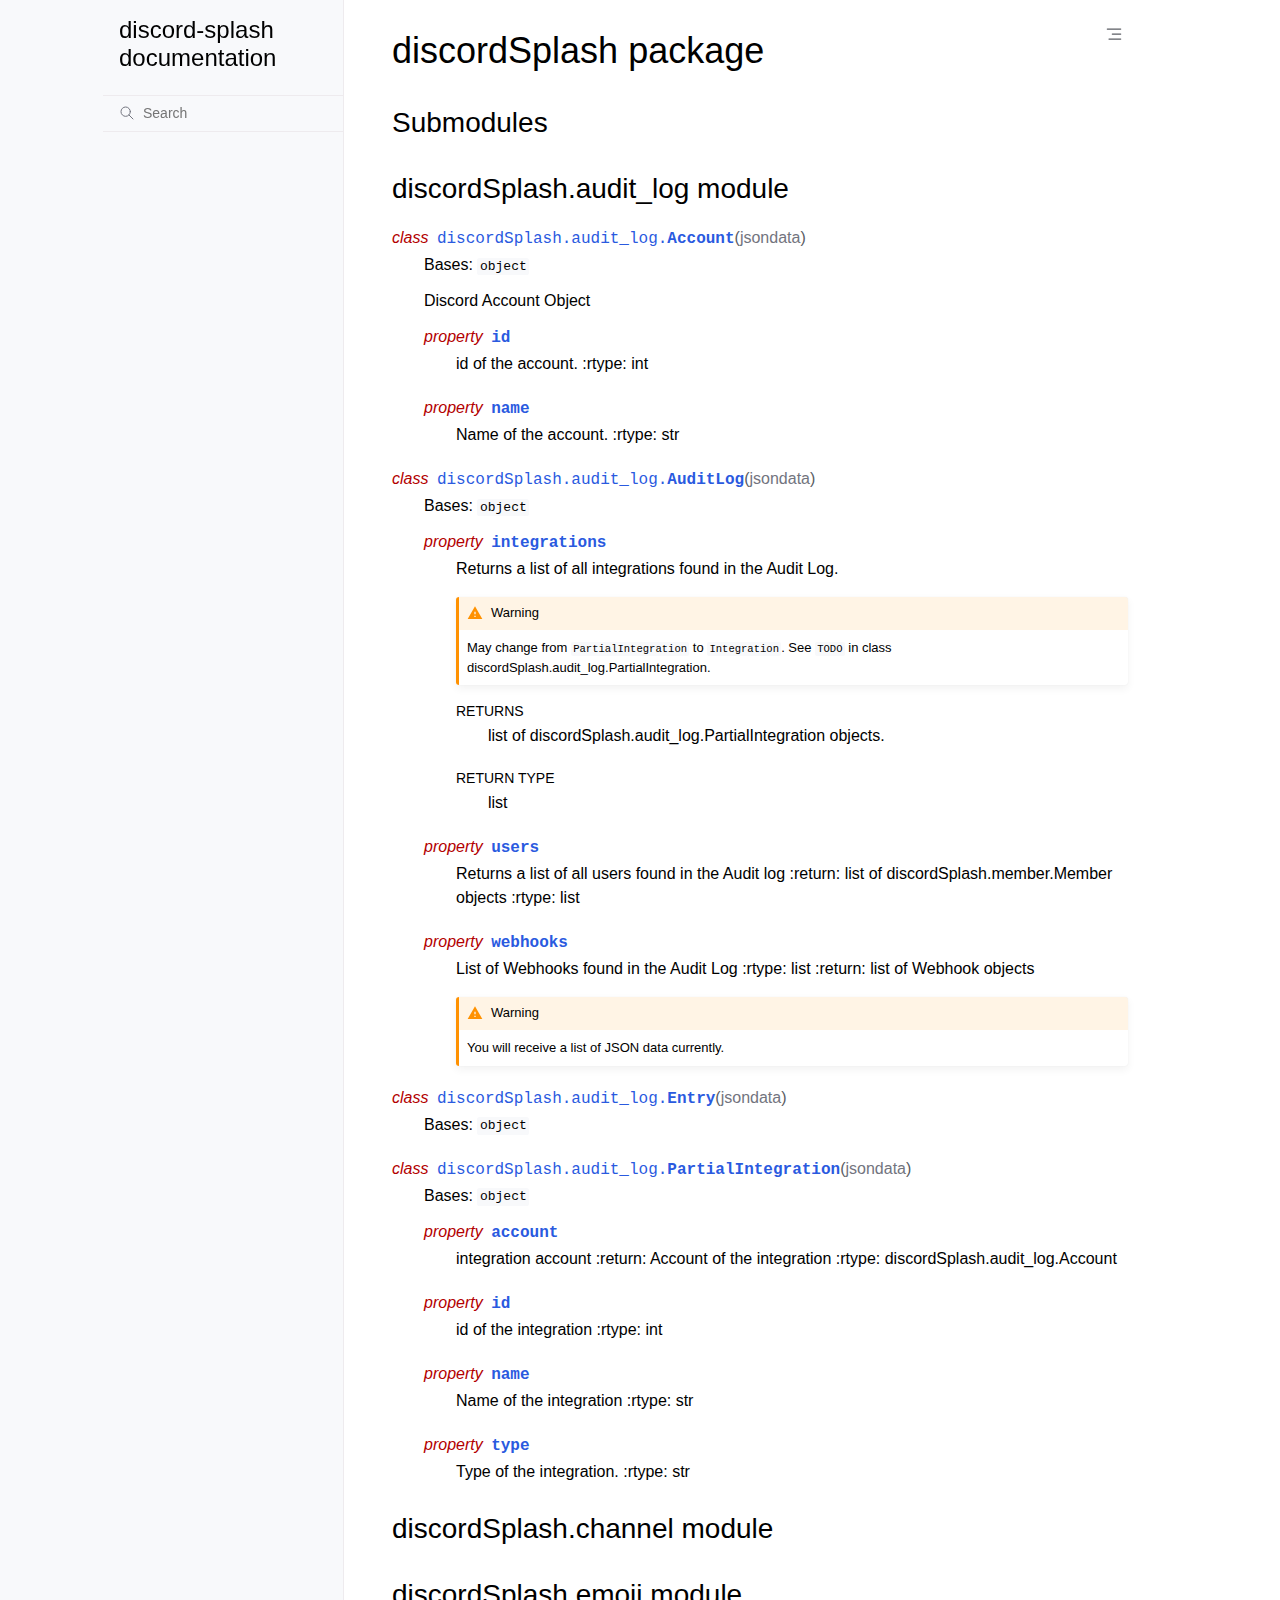
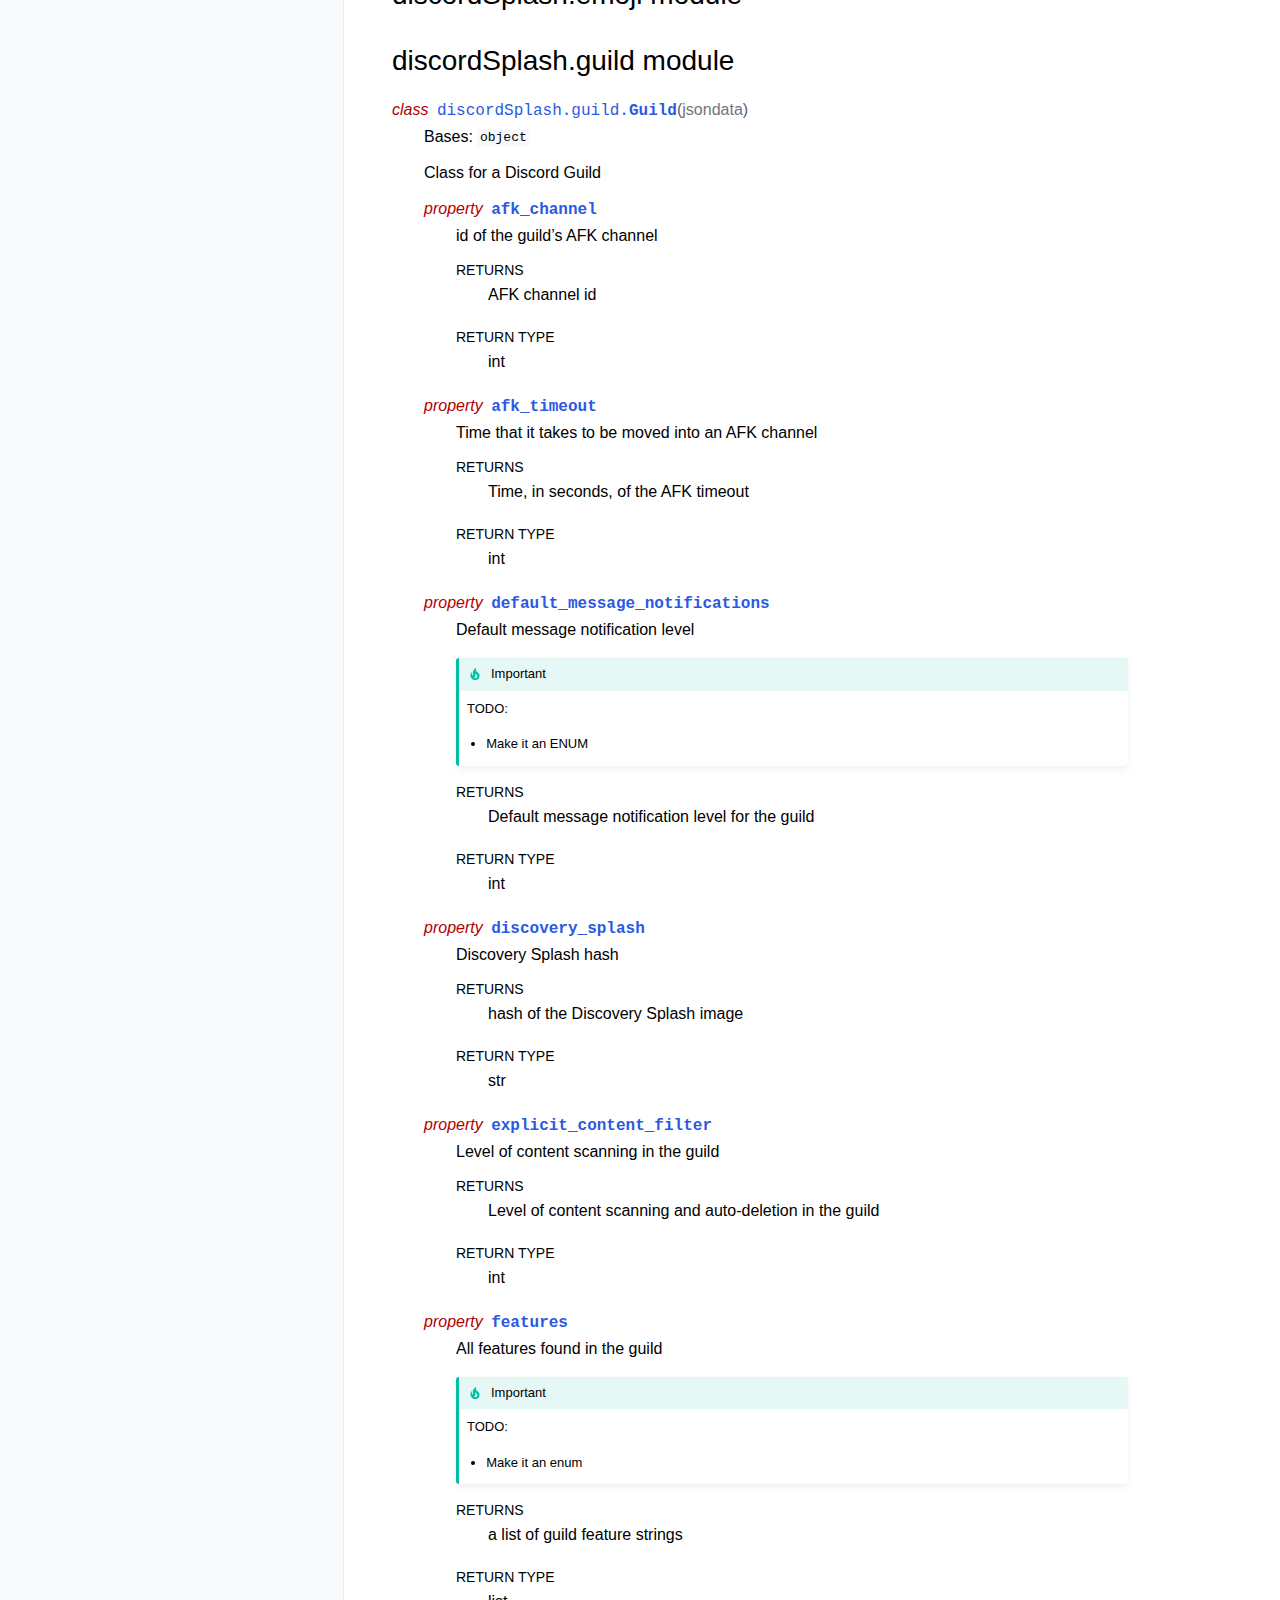
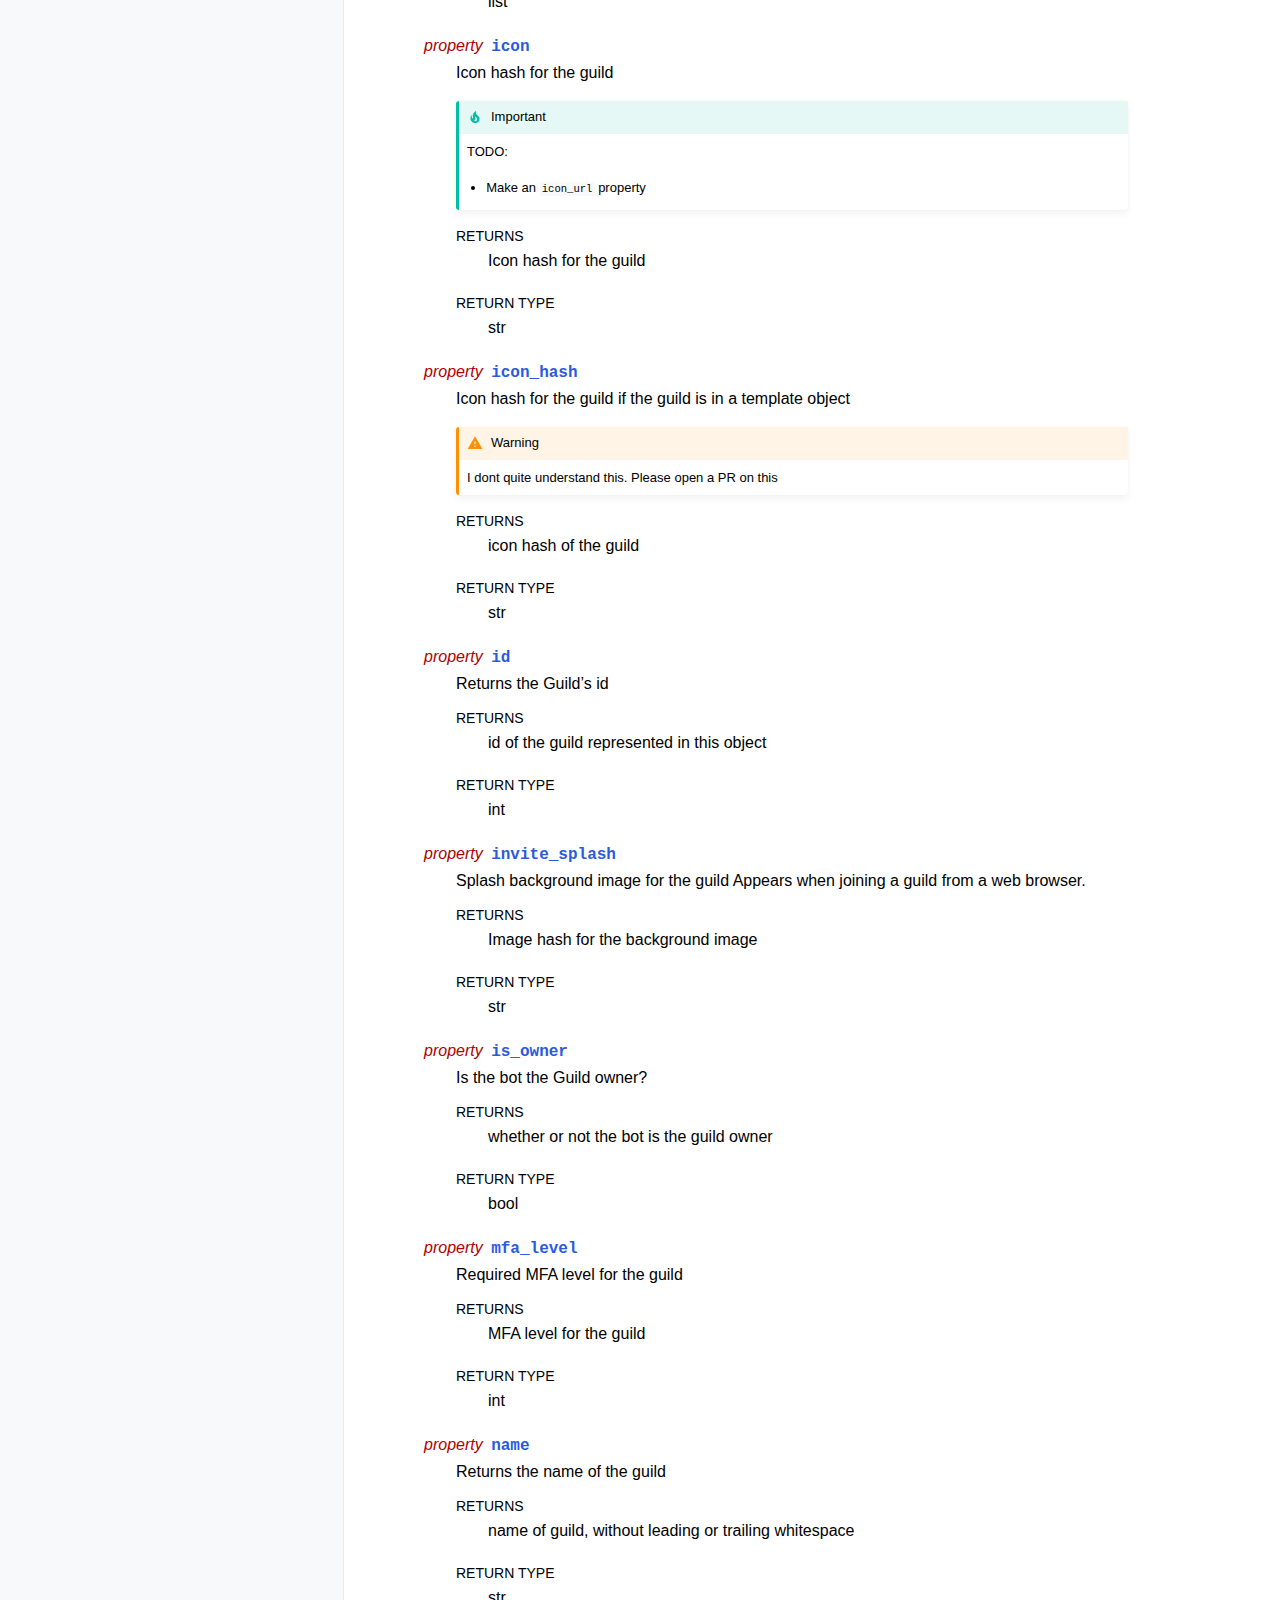
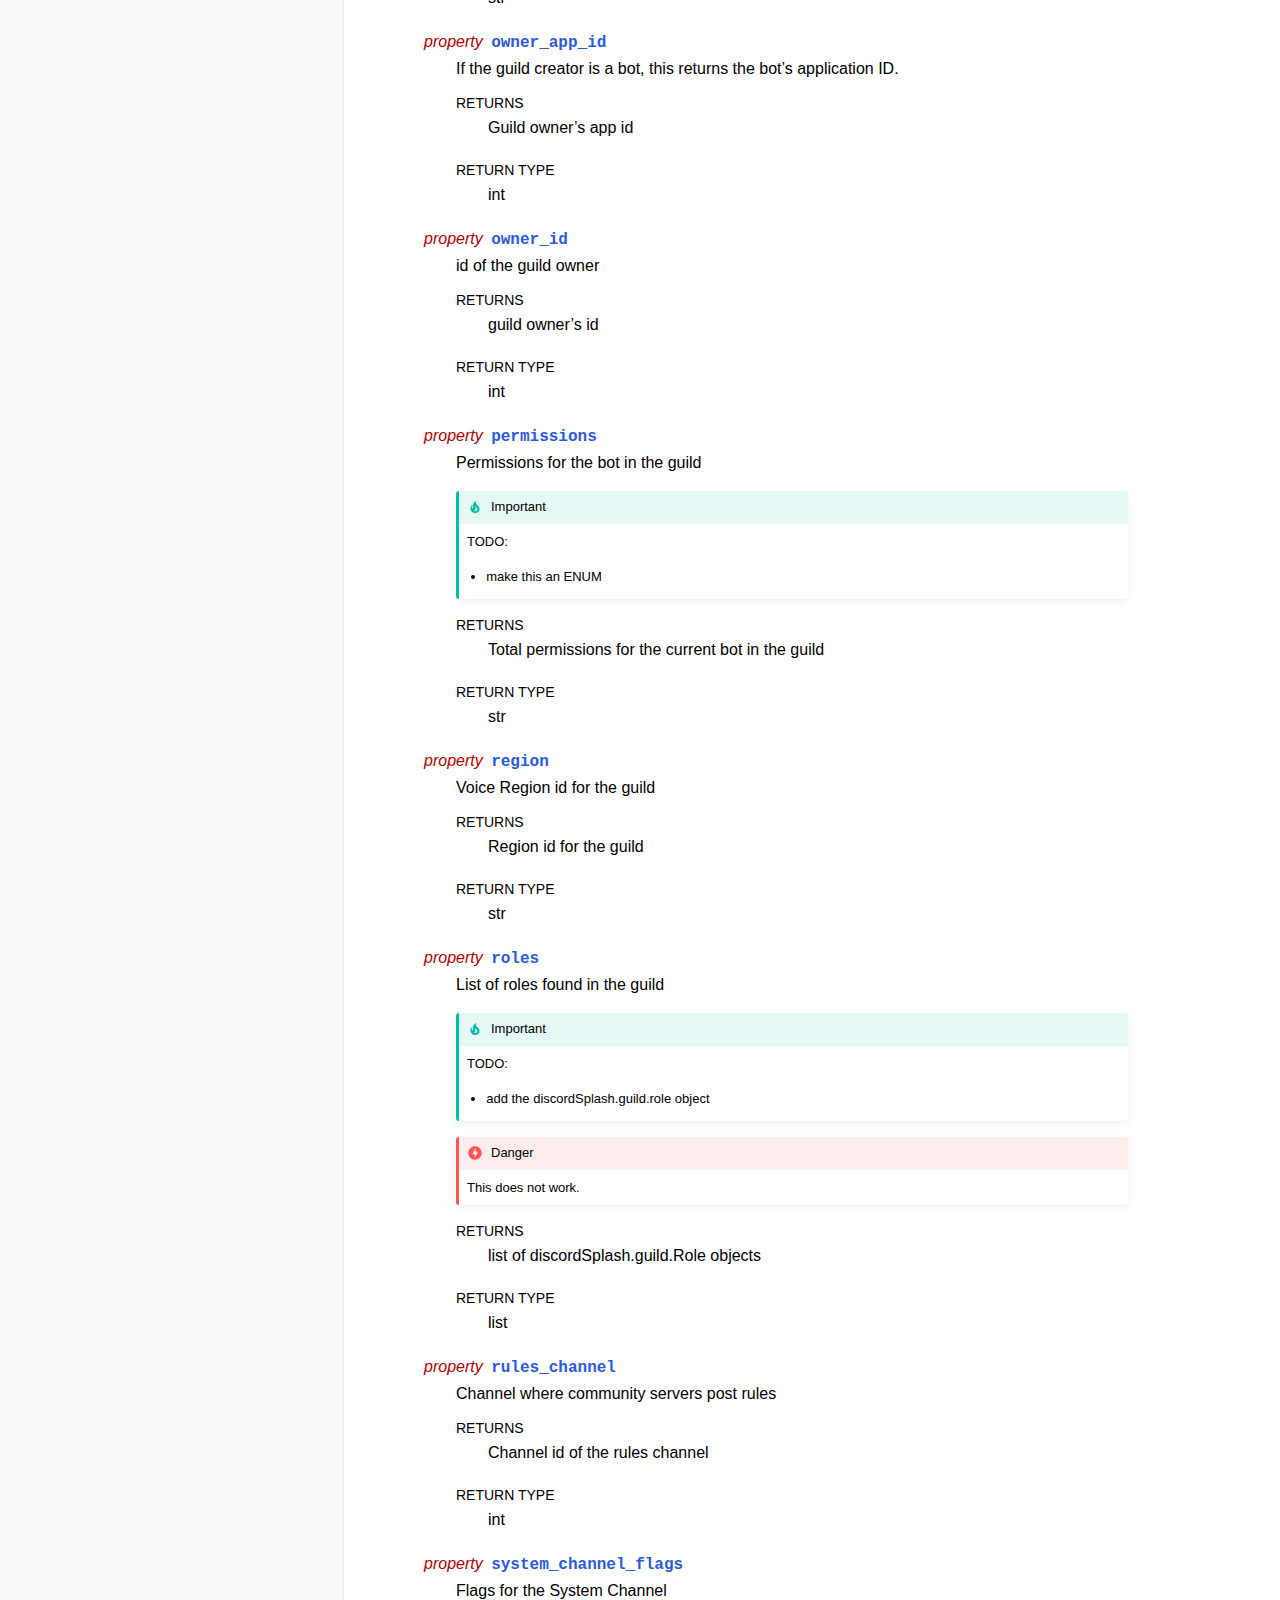
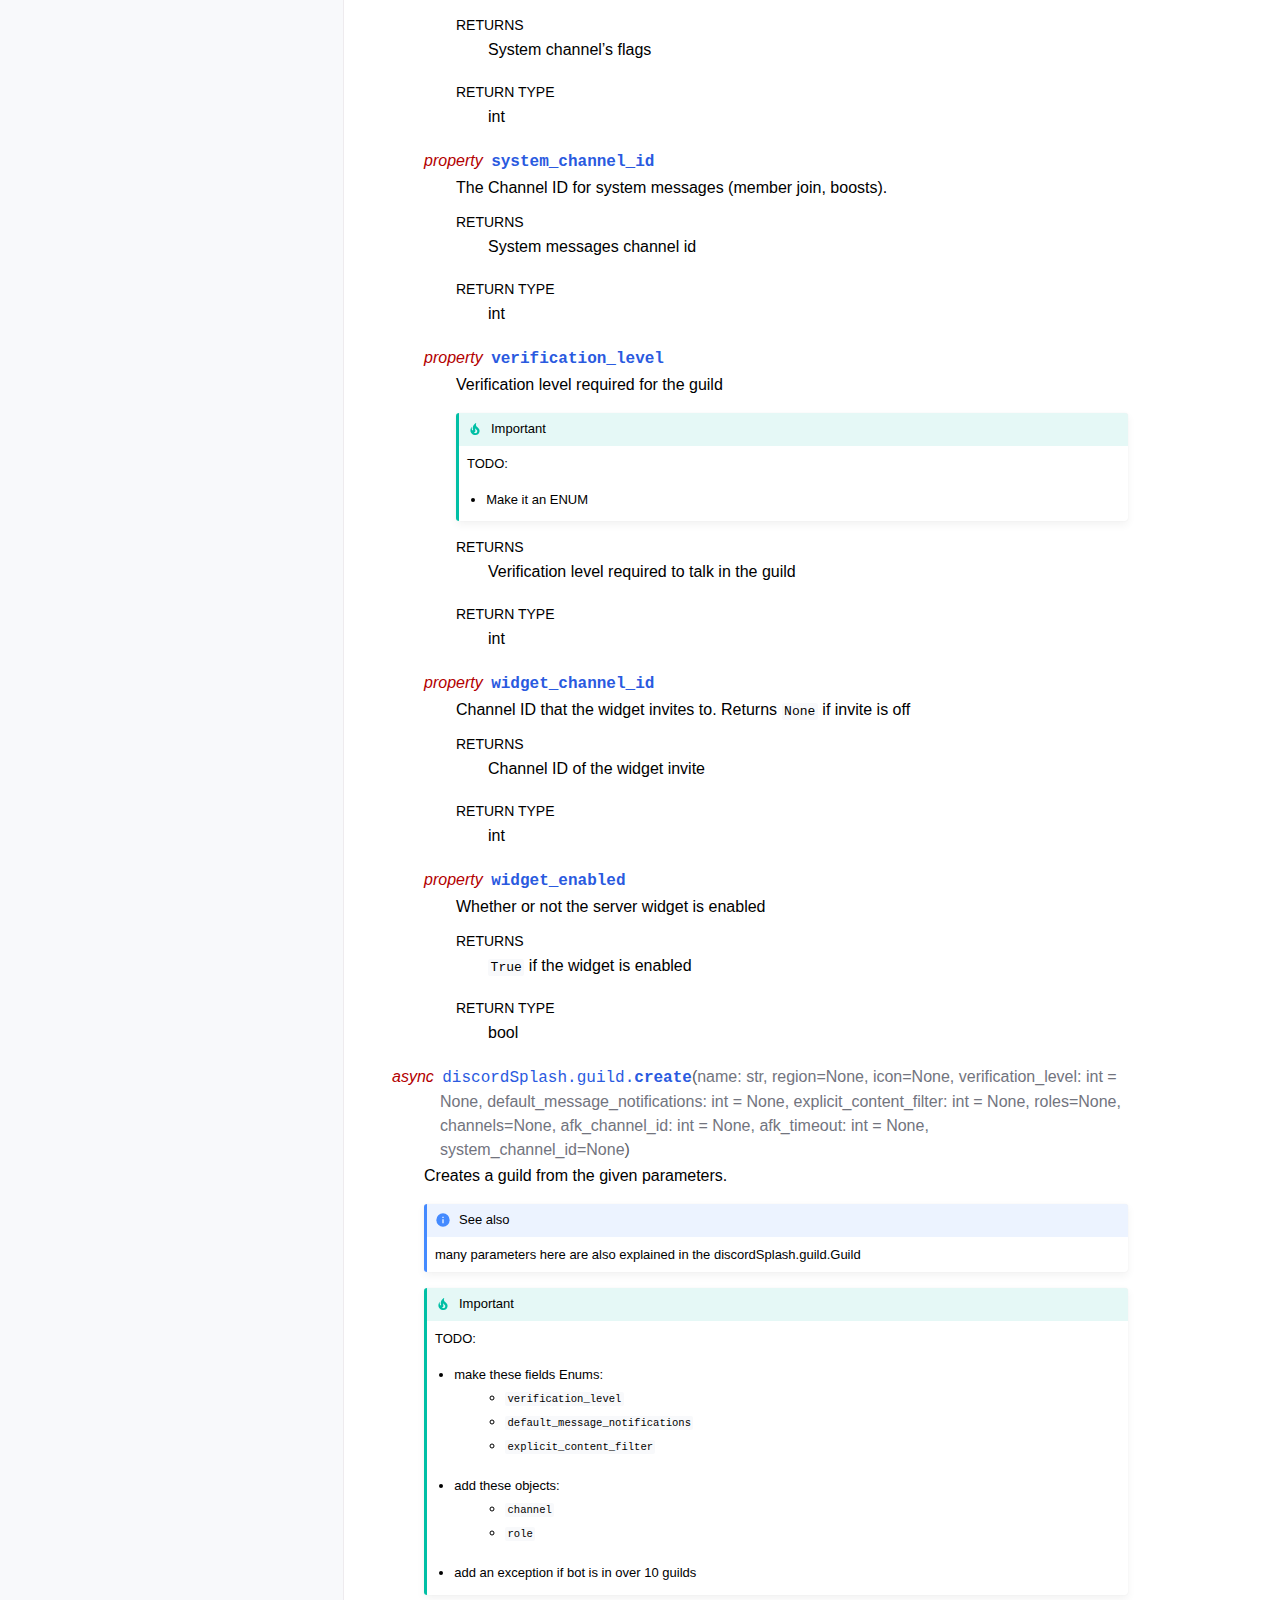
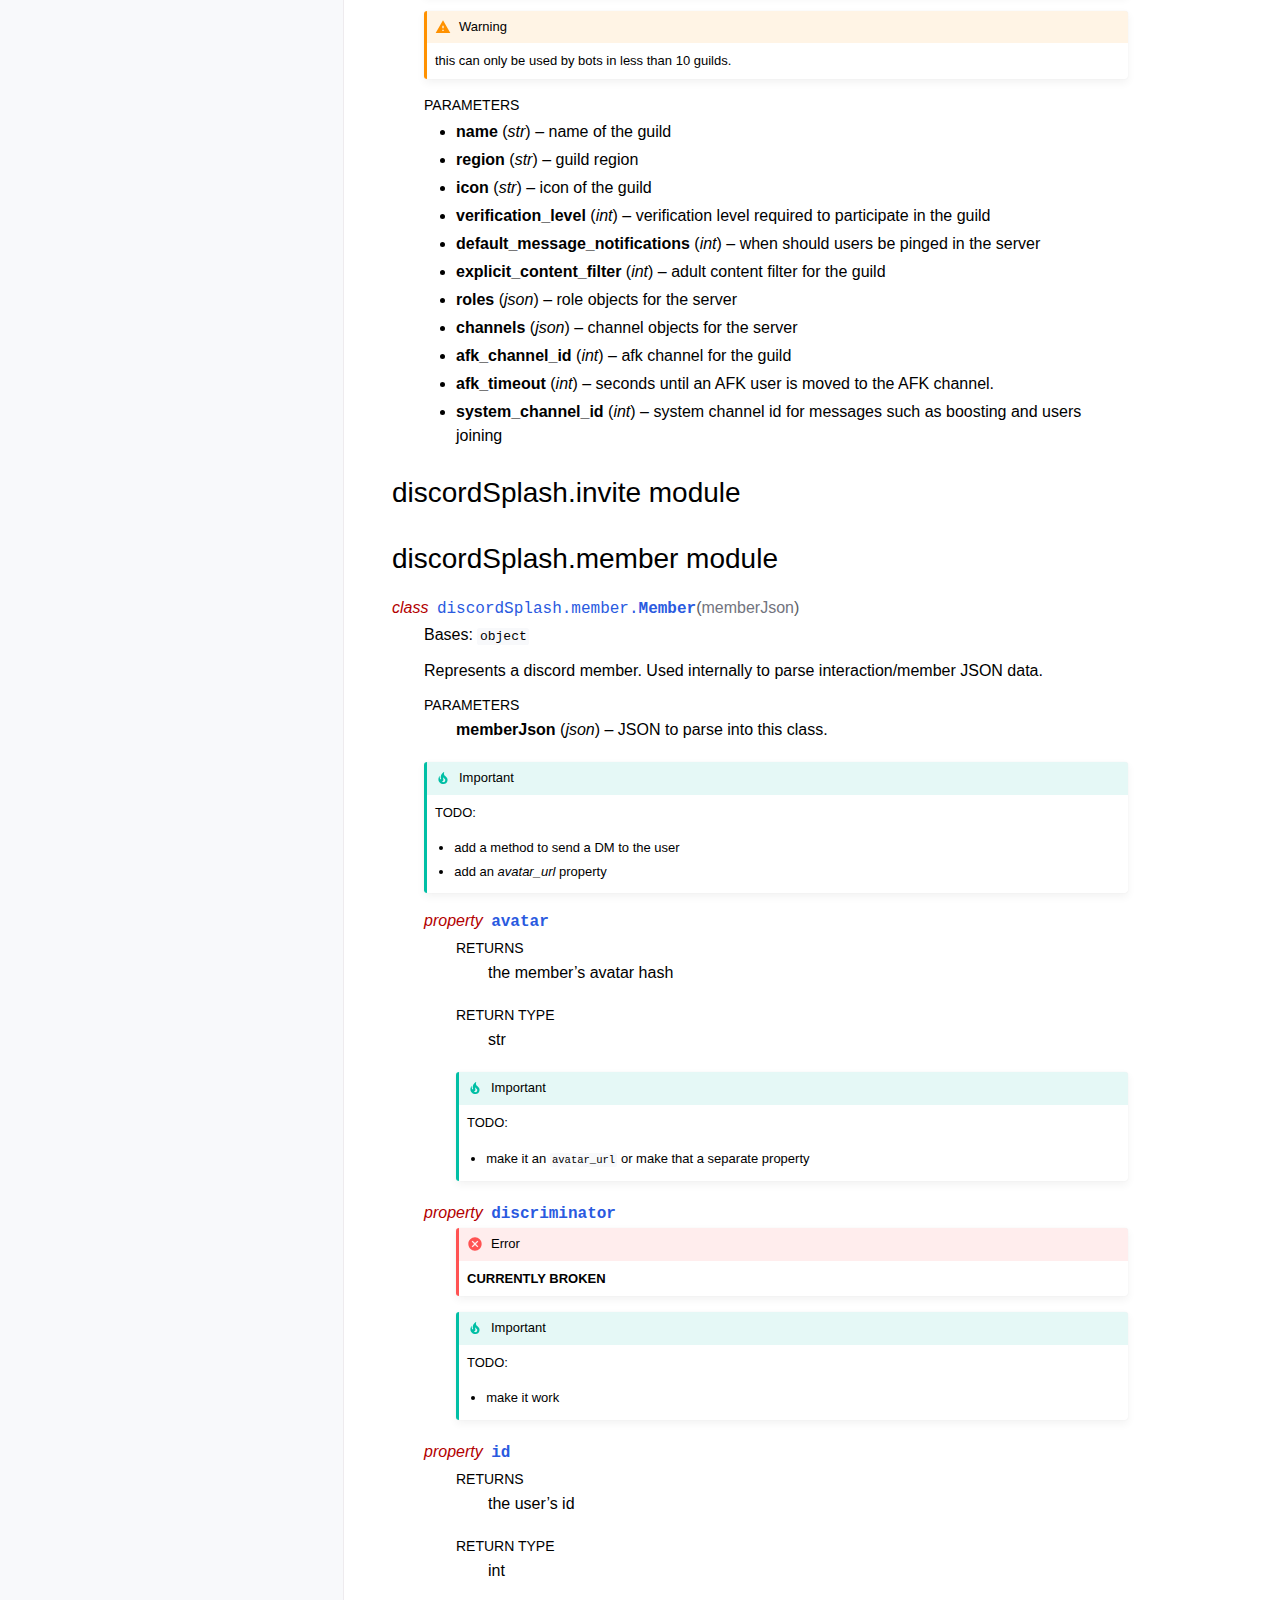
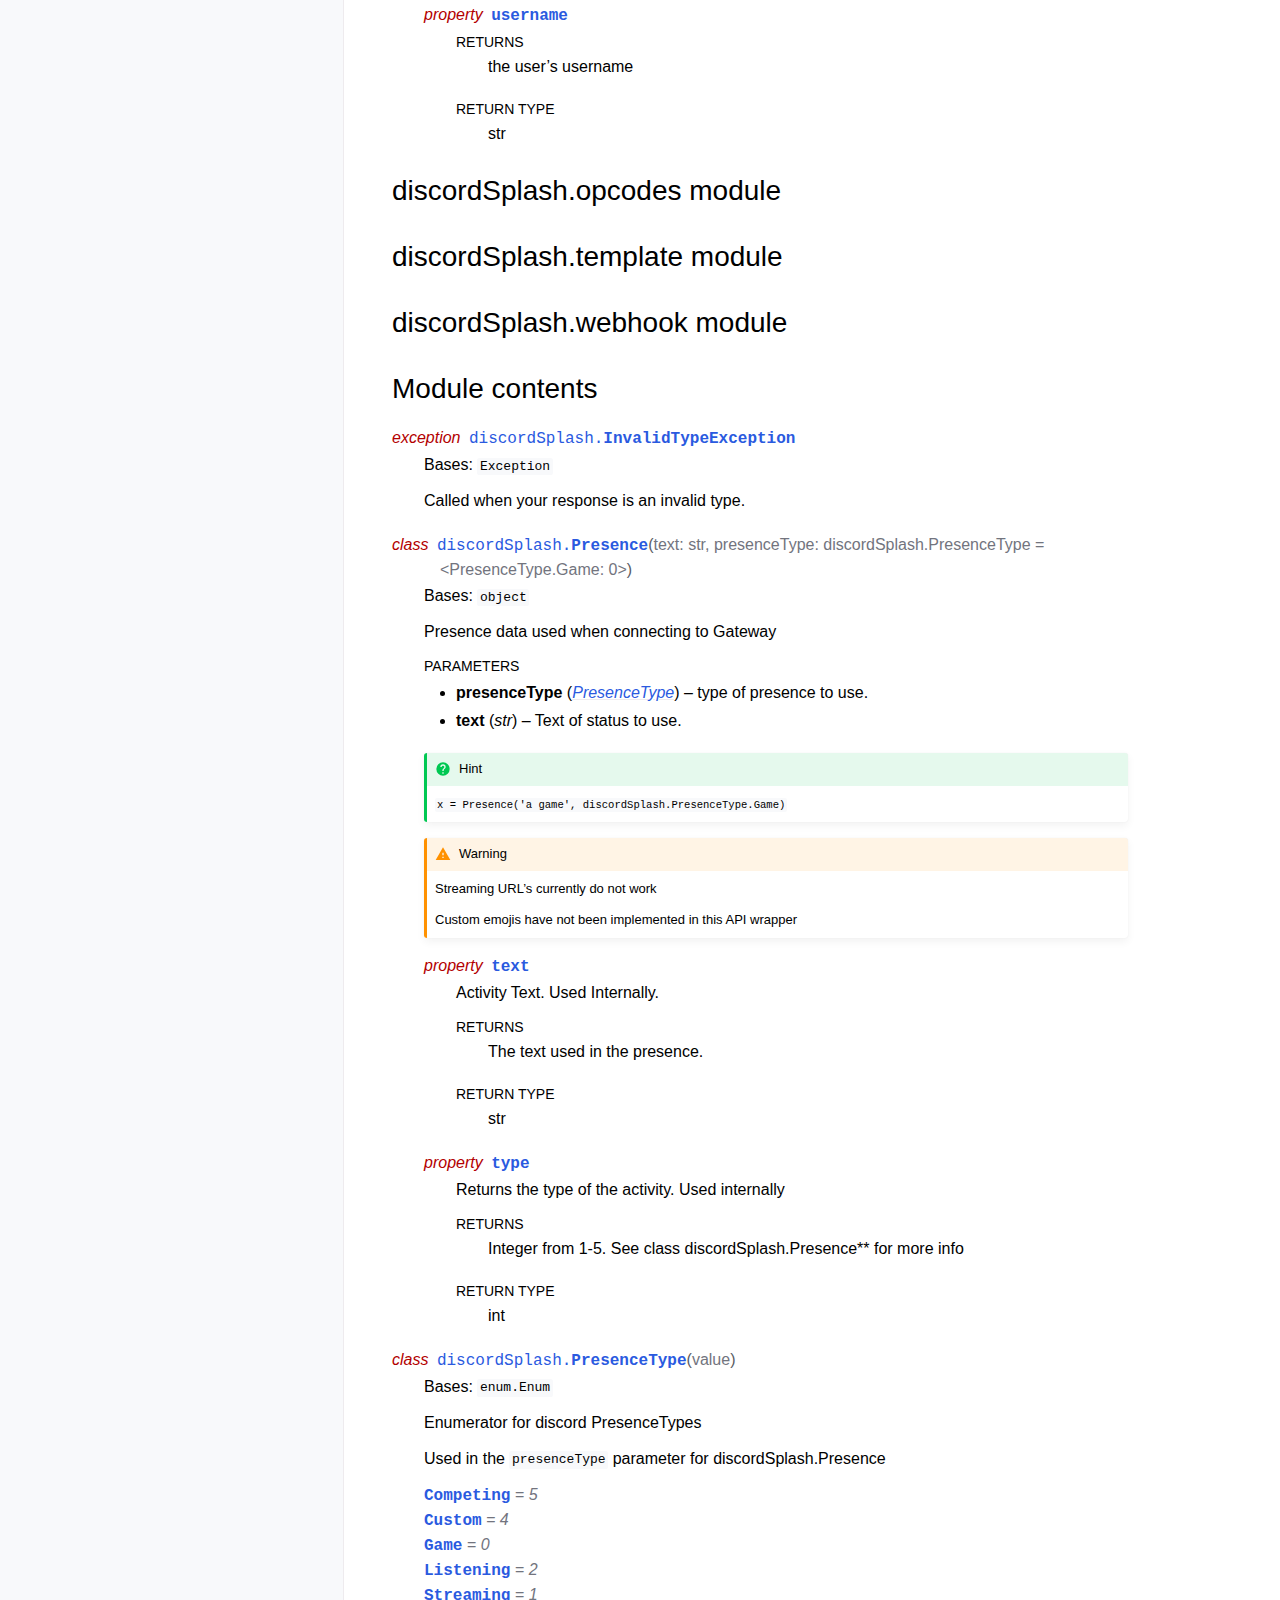
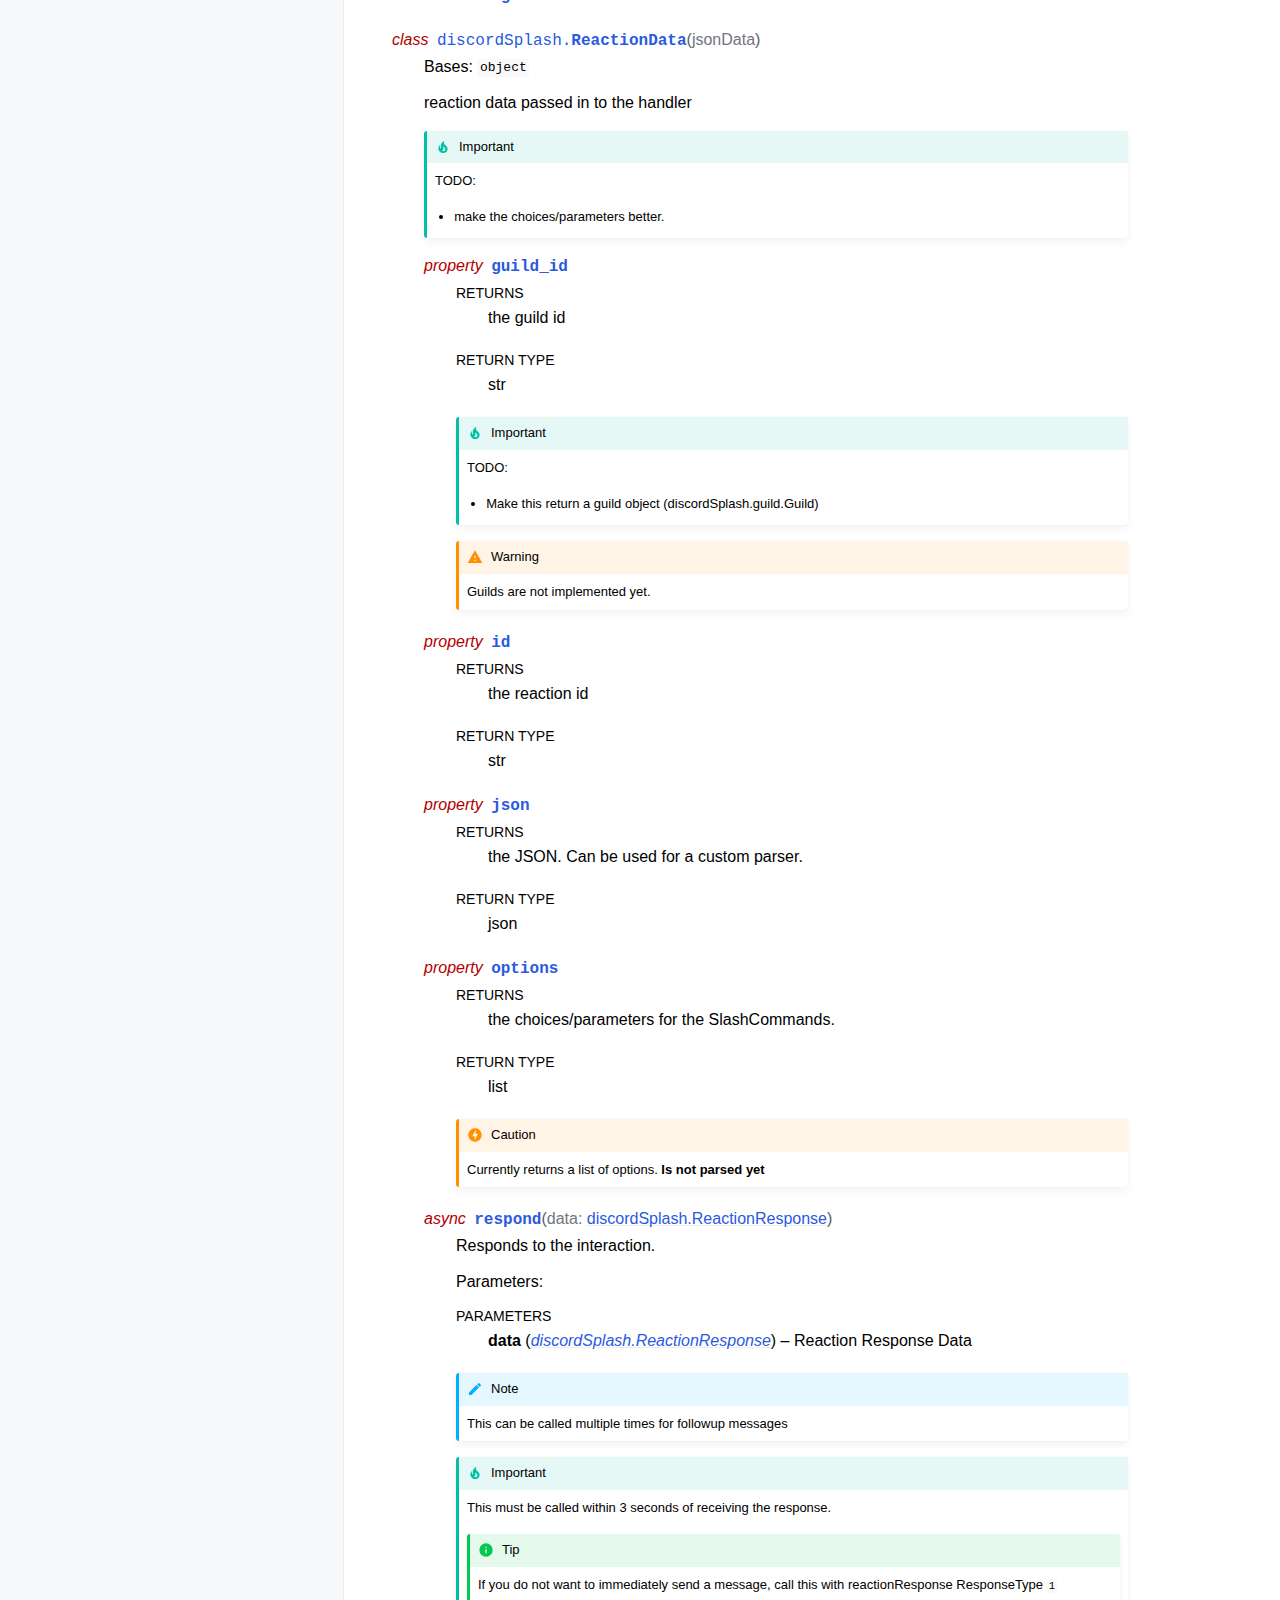
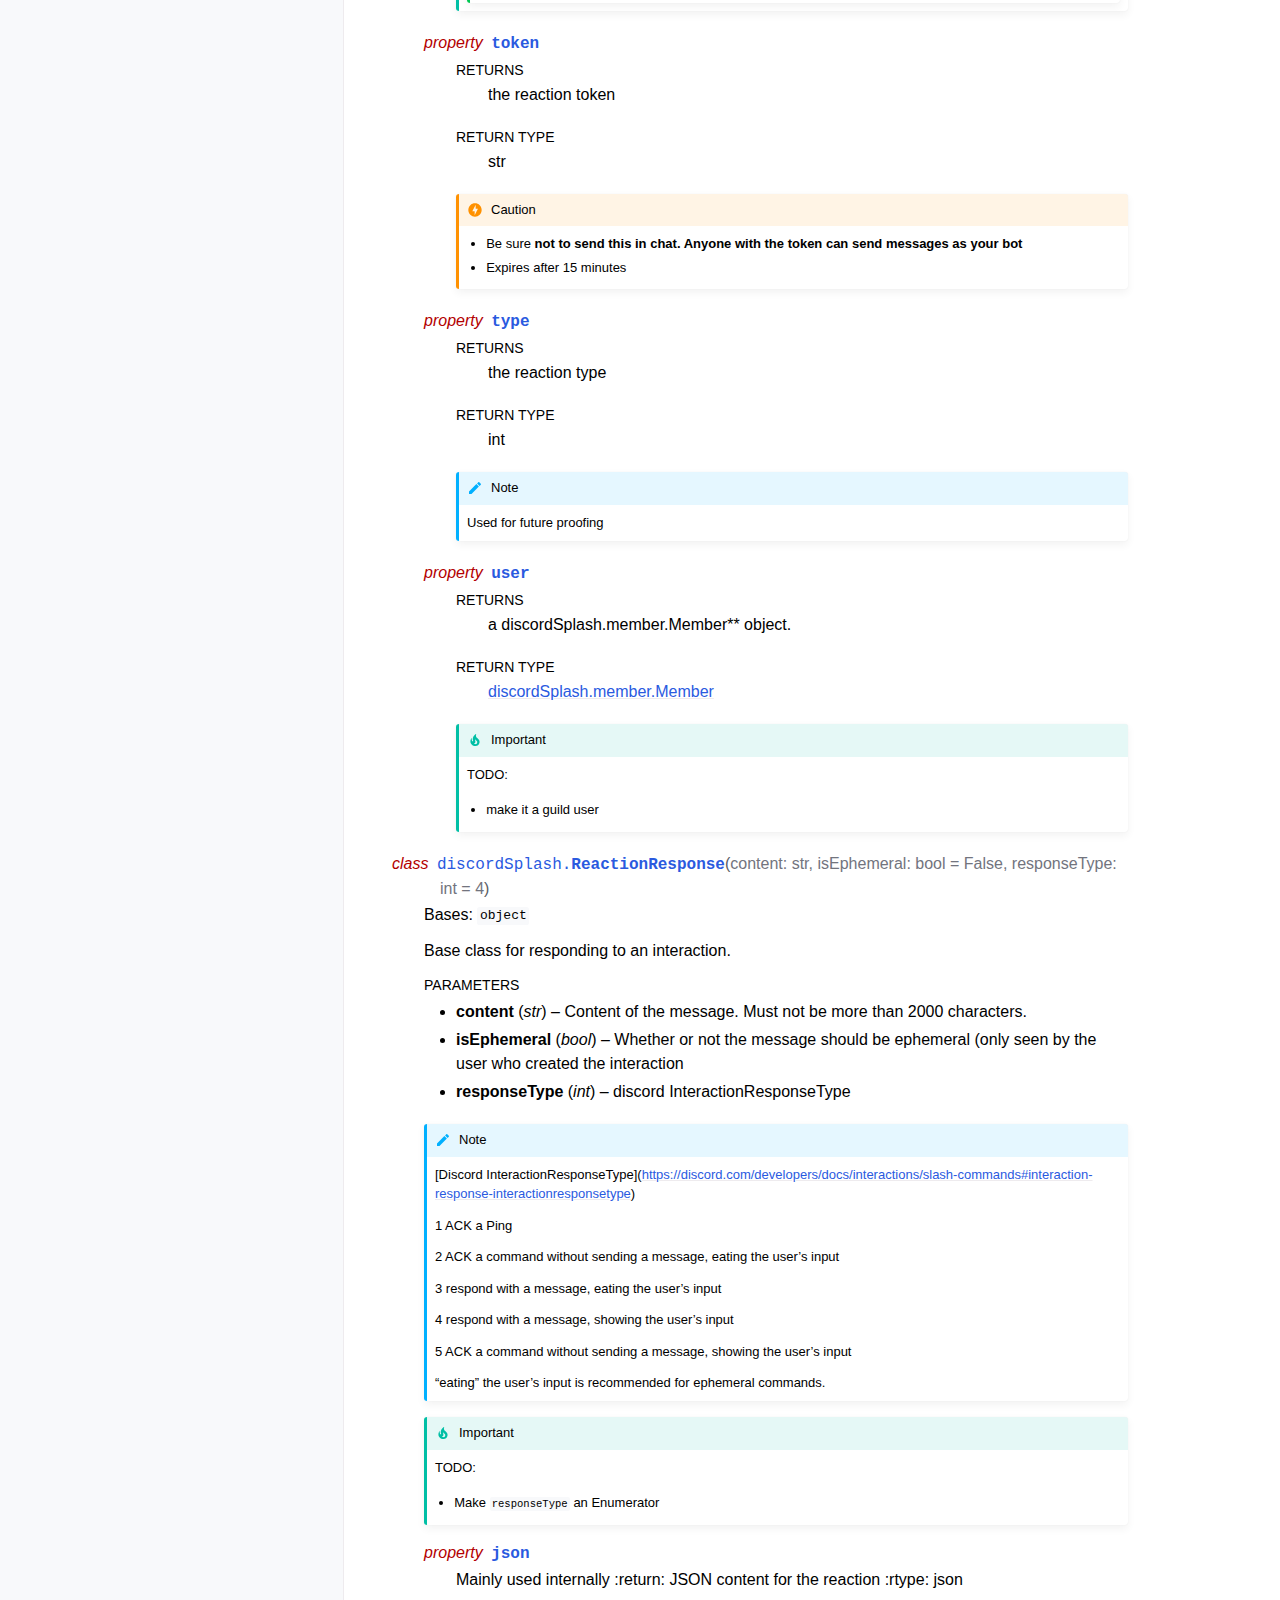
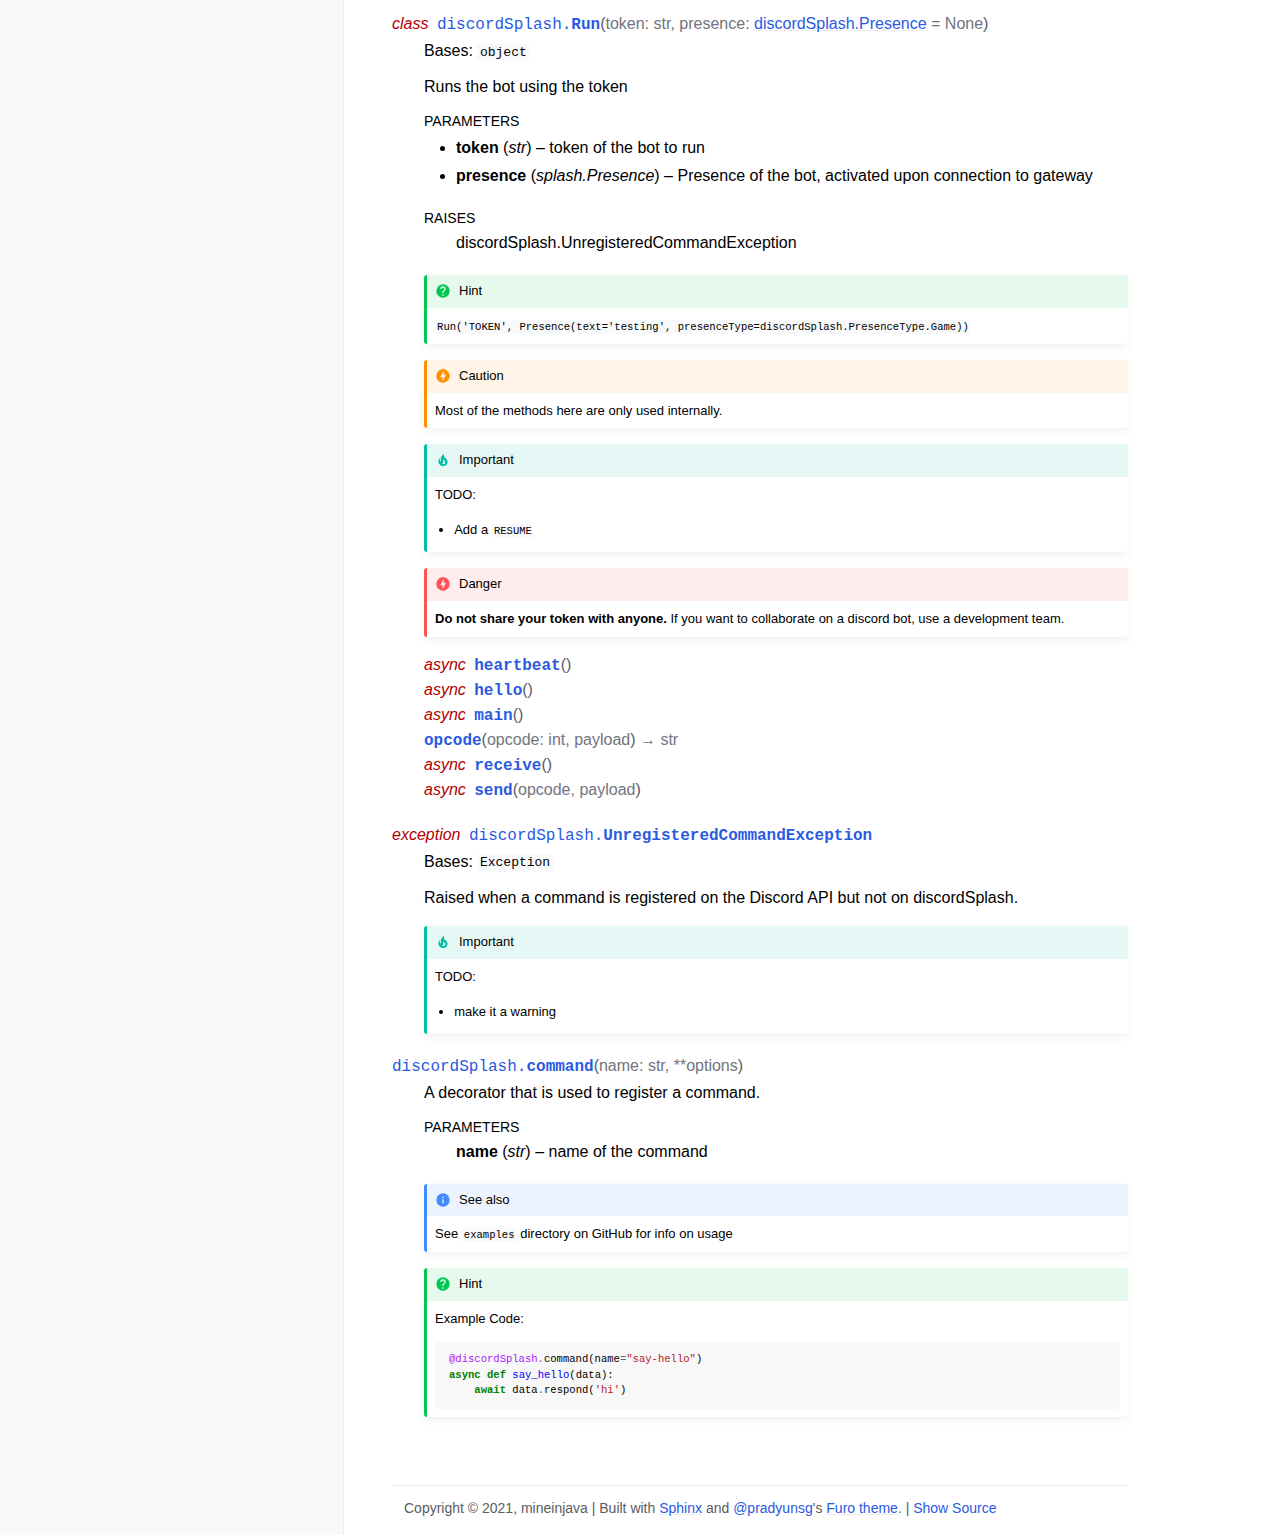
==== commit e06214b3: "GUILDS" ====
--- a/docs/_build/html/discordSplash.html
+++ b/docs/_build/html/discordSplash.html
@@ -127,19 +127,6 @@
         </label>
         <div class="section" id="discordsplash-package">
 <h1>discordSplash package<a class="headerlink" href="#discordsplash-package" title="Permalink to this headline">¶</a></h1>
-<div class="section" id="subpackages">
-<h2>Subpackages<a class="headerlink" href="#subpackages" title="Permalink to this headline">¶</a></h2>
-<div class="toctree-wrapper compound">
-<ul>
-<li class="toctree-l1"><a class="reference internal" href="discordSplash.resources.html">discordSplash.resources package</a><ul>
-<li class="toctree-l2"><a class="reference internal" href="discordSplash.resources.html#submodules">Submodules</a></li>
-<li class="toctree-l2"><a class="reference internal" href="discordSplash.resources.html#discordsplash-resources-opcodes-module">discordSplash.resources.opcodes module</a></li>
-<li class="toctree-l2"><a class="reference internal" href="discordSplash.resources.html#module-contents">Module contents</a></li>
-</ul>
-</li>
-</ul>
-</div>
-</div>
 <div class="section" id="submodules">
 <h2>Submodules<a class="headerlink" href="#submodules" title="Permalink to this headline">¶</a></h2>
 </div>
@@ -153,7 +140,7 @@
 <dl class="py method">
 <dt id="discordSplash.audit_log.Account.id">
 <em class="property">property </em><code class="sig-name descname">id</code><a class="headerlink" href="#discordSplash.audit_log.Account.id" title="Permalink to this definition">¶</a></dt>
-<dd><p>Id of the account.
+<dd><p>id of the account.
 :rtype: int</p>
 </dd></dl>
 <dl class="py method">
@@ -222,7 +209,7 @@
 <dl class="py method">
 <dt id="discordSplash.audit_log.PartialIntegration.id">
 <em class="property">property </em><code class="sig-name descname">id</code><a class="headerlink" href="#discordSplash.audit_log.PartialIntegration.id" title="Permalink to this definition">¶</a></dt>
-<dd><p>ID of the integration
+<dd><p>id of the integration
 :rtype: int</p>
 </dd></dl>
 <dl class="py method">
@@ -247,6 +234,429 @@
 </div>
 <div class="section" id="module-discordSplash.guild">
 <span id="discordsplash-guild-module"></span><h2>discordSplash.guild module<a class="headerlink" href="#module-discordSplash.guild" title="Permalink to this headline">¶</a></h2>
+<dl class="py class">
+<dt id="discordSplash.guild.Guild">
+<em class="property">class </em><code class="sig-prename descclassname">discordSplash.guild.</code><code class="sig-name descname">Guild</code><span class="sig-paren">(</span><em class="sig-param"><span class="n">jsondata</span></em><span class="sig-paren">)</span><a class="headerlink" href="#discordSplash.guild.Guild" title="Permalink to this definition">¶</a></dt>
+<dd><p>Bases: <code class="xref py py-class docutils literal notranslate"><span class="pre">object</span></code></p>
+<p>Class for a Discord Guild</p>
+<dl class="py method">
+<dt id="discordSplash.guild.Guild.afk_channel">
+<em class="property">property </em><code class="sig-name descname">afk_channel</code><a class="headerlink" href="#discordSplash.guild.Guild.afk_channel" title="Permalink to this definition">¶</a></dt>
+<dd><p>id of the guild’s AFK channel</p>
+<dl class="field-list simple">
+<dt class="field-odd">Returns</dt>
+<dd class="field-odd"><p>AFK channel id</p>
+</dd>
+<dt class="field-even">Return type</dt>
+<dd class="field-even"><p>int</p>
+</dd>
+</dl>
+</dd></dl>
+<dl class="py method">
+<dt id="discordSplash.guild.Guild.afk_timeout">
+<em class="property">property </em><code class="sig-name descname">afk_timeout</code><a class="headerlink" href="#discordSplash.guild.Guild.afk_timeout" title="Permalink to this definition">¶</a></dt>
+<dd><p>Time that it takes to be moved into an AFK channel</p>
+<dl class="field-list simple">
+<dt class="field-odd">Returns</dt>
+<dd class="field-odd"><p>Time, in seconds, of the AFK timeout</p>
+</dd>
+<dt class="field-even">Return type</dt>
+<dd class="field-even"><p>int</p>
+</dd>
+</dl>
+</dd></dl>
+<dl class="py method">
+<dt id="discordSplash.guild.Guild.default_message_notifications">
+<em class="property">property </em><code class="sig-name descname">default_message_notifications</code><a class="headerlink" href="#discordSplash.guild.Guild.default_message_notifications" title="Permalink to this definition">¶</a></dt>
+<dd><p>Default message notification level</p>
+<div class="admonition important">
+<p class="admonition-title">Important</p>
+<p>TODO:</p>
+<ul class="simple">
+<li><p>Make it an ENUM</p></li>
+</ul>
+</div>
+<dl class="field-list simple">
+<dt class="field-odd">Returns</dt>
+<dd class="field-odd"><p>Default message notification level for the guild</p>
+</dd>
+<dt class="field-even">Return type</dt>
+<dd class="field-even"><p>int</p>
+</dd>
+</dl>
+</dd></dl>
+<dl class="py method">
+<dt id="discordSplash.guild.Guild.discovery_splash">
+<em class="property">property </em><code class="sig-name descname">discovery_splash</code><a class="headerlink" href="#discordSplash.guild.Guild.discovery_splash" title="Permalink to this definition">¶</a></dt>
+<dd><p>Discovery Splash hash</p>
+<dl class="field-list simple">
+<dt class="field-odd">Returns</dt>
+<dd class="field-odd"><p>hash of the Discovery Splash image</p>
+</dd>
+<dt class="field-even">Return type</dt>
+<dd class="field-even"><p>str</p>
+</dd>
+</dl>
+</dd></dl>
+<dl class="py method">
+<dt id="discordSplash.guild.Guild.explicit_content_filter">
+<em class="property">property </em><code class="sig-name descname">explicit_content_filter</code><a class="headerlink" href="#discordSplash.guild.Guild.explicit_content_filter" title="Permalink to this definition">¶</a></dt>
+<dd><p>Level of content scanning in the guild</p>
+<dl class="field-list simple">
+<dt class="field-odd">Returns</dt>
+<dd class="field-odd"><p>Level of content scanning and auto-deletion in the guild</p>
+</dd>
+<dt class="field-even">Return type</dt>
+<dd class="field-even"><p>int</p>
+</dd>
+</dl>
+</dd></dl>
+<dl class="py method">
+<dt id="discordSplash.guild.Guild.features">
+<em class="property">property </em><code class="sig-name descname">features</code><a class="headerlink" href="#discordSplash.guild.Guild.features" title="Permalink to this definition">¶</a></dt>
+<dd><p>All features found in the guild</p>
+<div class="admonition important">
+<p class="admonition-title">Important</p>
+<p>TODO:</p>
+<ul class="simple">
+<li><p>Make it an enum</p></li>
+</ul>
+</div>
+<dl class="field-list simple">
+<dt class="field-odd">Returns</dt>
+<dd class="field-odd"><p>a list of guild feature strings</p>
+</dd>
+<dt class="field-even">Return type</dt>
+<dd class="field-even"><p>list</p>
+</dd>
+</dl>
+</dd></dl>
+<dl class="py method">
+<dt id="discordSplash.guild.Guild.icon">
+<em class="property">property </em><code class="sig-name descname">icon</code><a class="headerlink" href="#discordSplash.guild.Guild.icon" title="Permalink to this definition">¶</a></dt>
+<dd><p>Icon hash for the guild</p>
+<div class="admonition important">
+<p class="admonition-title">Important</p>
+<p>TODO:</p>
+<ul class="simple">
+<li><p>Make an <code class="docutils literal notranslate"><span class="pre">icon_url</span></code> property</p></li>
+</ul>
+</div>
+<dl class="field-list simple">
+<dt class="field-odd">Returns</dt>
+<dd class="field-odd"><p>Icon hash for the guild</p>
+</dd>
+<dt class="field-even">Return type</dt>
+<dd class="field-even"><p>str</p>
+</dd>
+</dl>
+</dd></dl>
+<dl class="py method">
+<dt id="discordSplash.guild.Guild.icon_hash">
+<em class="property">property </em><code class="sig-name descname">icon_hash</code><a class="headerlink" href="#discordSplash.guild.Guild.icon_hash" title="Permalink to this definition">¶</a></dt>
+<dd><p>Icon hash for the guild if the guild is in a template object</p>
+<div class="admonition warning">
+<p class="admonition-title">Warning</p>
+<p>I dont quite understand this. Please open a PR on this</p>
+</div>
+<dl class="field-list simple">
+<dt class="field-odd">Returns</dt>
+<dd class="field-odd"><p>icon hash of the guild</p>
+</dd>
+<dt class="field-even">Return type</dt>
+<dd class="field-even"><p>str</p>
+</dd>
+</dl>
+</dd></dl>
+<dl class="py method">
+<dt id="discordSplash.guild.Guild.id">
+<em class="property">property </em><code class="sig-name descname">id</code><a class="headerlink" href="#discordSplash.guild.Guild.id" title="Permalink to this definition">¶</a></dt>
+<dd><p>Returns the Guild’s id</p>
+<dl class="field-list simple">
+<dt class="field-odd">Returns</dt>
+<dd class="field-odd"><p>id of the guild represented in this object</p>
+</dd>
+<dt class="field-even">Return type</dt>
+<dd class="field-even"><p>int</p>
+</dd>
+</dl>
+</dd></dl>
+<dl class="py method">
+<dt id="discordSplash.guild.Guild.invite_splash">
+<em class="property">property </em><code class="sig-name descname">invite_splash</code><a class="headerlink" href="#discordSplash.guild.Guild.invite_splash" title="Permalink to this definition">¶</a></dt>
+<dd><p>Splash background image for the guild
+Appears when joining a guild from a web browser.</p>
+<dl class="field-list simple">
+<dt class="field-odd">Returns</dt>
+<dd class="field-odd"><p>Image hash for the background image</p>
+</dd>
+<dt class="field-even">Return type</dt>
+<dd class="field-even"><p>str</p>
+</dd>
+</dl>
+</dd></dl>
+<dl class="py method">
+<dt id="discordSplash.guild.Guild.is_owner">
+<em class="property">property </em><code class="sig-name descname">is_owner</code><a class="headerlink" href="#discordSplash.guild.Guild.is_owner" title="Permalink to this definition">¶</a></dt>
+<dd><p>Is the bot the Guild owner?</p>
+<dl class="field-list simple">
+<dt class="field-odd">Returns</dt>
+<dd class="field-odd"><p>whether or not the bot is the guild owner</p>
+</dd>
+<dt class="field-even">Return type</dt>
+<dd class="field-even"><p>bool</p>
+</dd>
+</dl>
+</dd></dl>
+<dl class="py method">
+<dt id="discordSplash.guild.Guild.mfa_level">
+<em class="property">property </em><code class="sig-name descname">mfa_level</code><a class="headerlink" href="#discordSplash.guild.Guild.mfa_level" title="Permalink to this definition">¶</a></dt>
+<dd><p>Required MFA level for the guild</p>
+<dl class="field-list simple">
+<dt class="field-odd">Returns</dt>
+<dd class="field-odd"><p>MFA level for the guild</p>
+</dd>
+<dt class="field-even">Return type</dt>
+<dd class="field-even"><p>int</p>
+</dd>
+</dl>
+</dd></dl>
+<dl class="py method">
+<dt id="discordSplash.guild.Guild.name">
+<em class="property">property </em><code class="sig-name descname">name</code><a class="headerlink" href="#discordSplash.guild.Guild.name" title="Permalink to this definition">¶</a></dt>
+<dd><p>Returns the name of the guild</p>
+<dl class="field-list simple">
+<dt class="field-odd">Returns</dt>
+<dd class="field-odd"><p>name of guild, without leading or trailing whitespace</p>
+</dd>
+<dt class="field-even">Return type</dt>
+<dd class="field-even"><p>str</p>
+</dd>
+</dl>
+</dd></dl>
+<dl class="py method">
+<dt id="discordSplash.guild.Guild.owner_app_id">
+<em class="property">property </em><code class="sig-name descname">owner_app_id</code><a class="headerlink" href="#discordSplash.guild.Guild.owner_app_id" title="Permalink to this definition">¶</a></dt>
+<dd><p>If the guild creator is a bot, this returns the bot’s application ID.</p>
+<dl class="field-list simple">
+<dt class="field-odd">Returns</dt>
+<dd class="field-odd"><p>Guild owner’s app id</p>
+</dd>
+<dt class="field-even">Return type</dt>
+<dd class="field-even"><p>int</p>
+</dd>
+</dl>
+</dd></dl>
+<dl class="py method">
+<dt id="discordSplash.guild.Guild.owner_id">
+<em class="property">property </em><code class="sig-name descname">owner_id</code><a class="headerlink" href="#discordSplash.guild.Guild.owner_id" title="Permalink to this definition">¶</a></dt>
+<dd><p>id of the guild owner</p>
+<dl class="field-list simple">
+<dt class="field-odd">Returns</dt>
+<dd class="field-odd"><p>guild owner’s id</p>
+</dd>
+<dt class="field-even">Return type</dt>
+<dd class="field-even"><p>int</p>
+</dd>
+</dl>
+</dd></dl>
+<dl class="py method">
+<dt id="discordSplash.guild.Guild.permissions">
+<em class="property">property </em><code class="sig-name descname">permissions</code><a class="headerlink" href="#discordSplash.guild.Guild.permissions" title="Permalink to this definition">¶</a></dt>
+<dd><p>Permissions for the bot in the guild</p>
+<div class="admonition important">
+<p class="admonition-title">Important</p>
+<p>TODO:</p>
+<ul class="simple">
+<li><p>make this an ENUM</p></li>
+</ul>
+</div>
+<dl class="field-list simple">
+<dt class="field-odd">Returns</dt>
+<dd class="field-odd"><p>Total permissions for the current bot in the guild</p>
+</dd>
+<dt class="field-even">Return type</dt>
+<dd class="field-even"><p>str</p>
+</dd>
+</dl>
+</dd></dl>
+<dl class="py method">
+<dt id="discordSplash.guild.Guild.region">
+<em class="property">property </em><code class="sig-name descname">region</code><a class="headerlink" href="#discordSplash.guild.Guild.region" title="Permalink to this definition">¶</a></dt>
+<dd><p>Voice Region id for the guild</p>
+<dl class="field-list simple">
+<dt class="field-odd">Returns</dt>
+<dd class="field-odd"><p>Region id for the guild</p>
+</dd>
+<dt class="field-even">Return type</dt>
+<dd class="field-even"><p>str</p>
+</dd>
+</dl>
+</dd></dl>
+<dl class="py method">
+<dt id="discordSplash.guild.Guild.roles">
+<em class="property">property </em><code class="sig-name descname">roles</code><a class="headerlink" href="#discordSplash.guild.Guild.roles" title="Permalink to this definition">¶</a></dt>
+<dd><p>List of roles found in the guild</p>
+<div class="admonition important">
+<p class="admonition-title">Important</p>
+<p>TODO:</p>
+<ul class="simple">
+<li><p>add the discordSplash.guild.role object</p></li>
+</ul>
+</div>
+<div class="admonition danger">
+<p class="admonition-title">Danger</p>
+<p>This does not work.</p>
+</div>
+<dl class="field-list simple">
+<dt class="field-odd">Returns</dt>
+<dd class="field-odd"><p>list of discordSplash.guild.Role objects</p>
+</dd>
+<dt class="field-even">Return type</dt>
+<dd class="field-even"><p>list</p>
+</dd>
+</dl>
+</dd></dl>
+<dl class="py method">
+<dt id="discordSplash.guild.Guild.rules_channel">
+<em class="property">property </em><code class="sig-name descname">rules_channel</code><a class="headerlink" href="#discordSplash.guild.Guild.rules_channel" title="Permalink to this definition">¶</a></dt>
+<dd><p>Channel where community servers post rules</p>
+<dl class="field-list simple">
+<dt class="field-odd">Returns</dt>
+<dd class="field-odd"><p>Channel id of the rules channel</p>
+</dd>
+<dt class="field-even">Return type</dt>
+<dd class="field-even"><p>int</p>
+</dd>
+</dl>
+</dd></dl>
+<dl class="py method">
+<dt id="discordSplash.guild.Guild.system_channel_flags">
+<em class="property">property </em><code class="sig-name descname">system_channel_flags</code><a class="headerlink" href="#discordSplash.guild.Guild.system_channel_flags" title="Permalink to this definition">¶</a></dt>
+<dd><p>Flags for the System Channel</p>
+<dl class="field-list simple">
+<dt class="field-odd">Returns</dt>
+<dd class="field-odd"><p>System channel’s flags</p>
+</dd>
+<dt class="field-even">Return type</dt>
+<dd class="field-even"><p>int</p>
+</dd>
+</dl>
+</dd></dl>
+<dl class="py method">
+<dt id="discordSplash.guild.Guild.system_channel_id">
+<em class="property">property </em><code class="sig-name descname">system_channel_id</code><a class="headerlink" href="#discordSplash.guild.Guild.system_channel_id" title="Permalink to this definition">¶</a></dt>
+<dd><p>The Channel ID for system messages (member join, boosts).</p>
+<dl class="field-list simple">
+<dt class="field-odd">Returns</dt>
+<dd class="field-odd"><p>System messages channel id</p>
+</dd>
+<dt class="field-even">Return type</dt>
+<dd class="field-even"><p>int</p>
+</dd>
+</dl>
+</dd></dl>
+<dl class="py method">
+<dt id="discordSplash.guild.Guild.verification_level">
+<em class="property">property </em><code class="sig-name descname">verification_level</code><a class="headerlink" href="#discordSplash.guild.Guild.verification_level" title="Permalink to this definition">¶</a></dt>
+<dd><p>Verification level required for the guild</p>
+<div class="admonition important">
+<p class="admonition-title">Important</p>
+<p>TODO:</p>
+<ul class="simple">
+<li><p>Make it an ENUM</p></li>
+</ul>
+</div>
+<dl class="field-list simple">
+<dt class="field-odd">Returns</dt>
+<dd class="field-odd"><p>Verification level required to talk in the guild</p>
+</dd>
+<dt class="field-even">Return type</dt>
+<dd class="field-even"><p>int</p>
+</dd>
+</dl>
+</dd></dl>
+<dl class="py method">
+<dt id="discordSplash.guild.Guild.widget_channel_id">
+<em class="property">property </em><code class="sig-name descname">widget_channel_id</code><a class="headerlink" href="#discordSplash.guild.Guild.widget_channel_id" title="Permalink to this definition">¶</a></dt>
+<dd><p>Channel ID that the widget invites to. Returns <code class="docutils literal notranslate"><span class="pre">None</span></code> if invite is off</p>
+<dl class="field-list simple">
+<dt class="field-odd">Returns</dt>
+<dd class="field-odd"><p>Channel ID of the widget invite</p>
+</dd>
+<dt class="field-even">Return type</dt>
+<dd class="field-even"><p>int</p>
+</dd>
+</dl>
+</dd></dl>
+<dl class="py method">
+<dt id="discordSplash.guild.Guild.widget_enabled">
+<em class="property">property </em><code class="sig-name descname">widget_enabled</code><a class="headerlink" href="#discordSplash.guild.Guild.widget_enabled" title="Permalink to this definition">¶</a></dt>
+<dd><p>Whether or not the server widget is enabled</p>
+<dl class="field-list simple">
+<dt class="field-odd">Returns</dt>
+<dd class="field-odd"><p><code class="docutils literal notranslate"><span class="pre">True</span></code> if the widget is enabled</p>
+</dd>
+<dt class="field-even">Return type</dt>
+<dd class="field-even"><p>bool</p>
+</dd>
+</dl>
+</dd></dl>
+</dd></dl>
+<dl class="py function">
+<dt id="discordSplash.guild.create">
+<em class="property">async </em><code class="sig-prename descclassname">discordSplash.guild.</code><code class="sig-name descname">create</code><span class="sig-paren">(</span><em class="sig-param"><span class="n">name</span><span class="p">:</span> <span class="n">str</span></em>, <em class="sig-param"><span class="n">region</span><span class="o">=</span><span class="default_value">None</span></em>, <em class="sig-param"><span class="n">icon</span><span class="o">=</span><span class="default_value">None</span></em>, <em class="sig-param"><span class="n">verification_level</span><span class="p">:</span> <span class="n">int</span> <span class="o">=</span> <span class="default_value">None</span></em>, <em class="sig-param"><span class="n">default_message_notifications</span><span class="p">:</span> <span class="n">int</span> <span class="o">=</span> <span class="default_value">None</span></em>, <em class="sig-param"><span class="n">explicit_content_filter</span><span class="p">:</span> <span class="n">int</span> <span class="o">=</span> <span class="default_value">None</span></em>, <em class="sig-param"><span class="n">roles</span><span class="o">=</span><span class="default_value">None</span></em>, <em class="sig-param"><span class="n">channels</span><span class="o">=</span><span class="default_value">None</span></em>, <em class="sig-param"><span class="n">afk_channel_id</span><span class="p">:</span> <span class="n">int</span> <span class="o">=</span> <span class="default_value">None</span></em>, <em class="sig-param"><span class="n">afk_timeout</span><span class="p">:</span> <span class="n">int</span> <span class="o">=</span> <span class="default_value">None</span></em>, <em class="sig-param"><span class="n">system_channel_id</span><span class="o">=</span><span class="default_value">None</span></em><span class="sig-paren">)</span><a class="headerlink" href="#discordSplash.guild.create" title="Permalink to this definition">¶</a></dt>
+<dd><p>Creates a guild from the given parameters.</p>
+<div class="admonition seealso">
+<p class="admonition-title">See also</p>
+<p>many parameters here are also explained in the discordSplash.guild.Guild</p>
+</div>
+<div class="admonition important">
+<p class="admonition-title">Important</p>
+<p>TODO:</p>
+<ul class="simple">
+<li><dl class="simple">
+<dt>make these fields Enums:</dt><dd><ul>
+<li><p><code class="docutils literal notranslate"><span class="pre">verification_level</span></code></p></li>
+<li><p><code class="docutils literal notranslate"><span class="pre">default_message_notifications</span></code></p></li>
+<li><p><code class="docutils literal notranslate"><span class="pre">explicit_content_filter</span></code></p></li>
+</ul>
+</dd>
+</dl>
+</li>
+<li><dl class="simple">
+<dt>add these objects:</dt><dd><ul>
+<li><p><code class="docutils literal notranslate"><span class="pre">channel</span></code></p></li>
+<li><p><code class="docutils literal notranslate"><span class="pre">role</span></code></p></li>
+</ul>
+</dd>
+</dl>
+</li>
+<li><p>add an exception if bot is in over 10 guilds</p></li>
+</ul>
+</div>
+<div class="admonition warning">
+<p class="admonition-title">Warning</p>
+<p>this can only be used by bots in less than 10 guilds.</p>
+</div>
+<dl class="field-list simple">
+<dt class="field-odd">Parameters</dt>
+<dd class="field-odd"><ul class="simple">
+<li><p><strong>name</strong> (<em>str</em>) – name of the guild</p></li>
+<li><p><strong>region</strong> (<em>str</em>) – guild region</p></li>
+<li><p><strong>icon</strong> (<em>str</em>) – icon of the guild</p></li>
+<li><p><strong>verification_level</strong> (<em>int</em>) – verification level required to participate in the guild</p></li>
+<li><p><strong>default_message_notifications</strong> (<em>int</em>) – when should users be pinged in the server</p></li>
+<li><p><strong>explicit_content_filter</strong> (<em>int</em>) – adult content filter for the guild</p></li>
+<li><p><strong>roles</strong> (<em>json</em>) – role objects for the server</p></li>
+<li><p><strong>channels</strong> (<em>json</em>) – channel objects for the server</p></li>
+<li><p><strong>afk_channel_id</strong> (<em>int</em>) – afk channel for the guild</p></li>
+<li><p><strong>afk_timeout</strong> (<em>int</em>) – seconds until an AFK user is moved to the AFK channel.</p></li>
+<li><p><strong>system_channel_id</strong> (<em>int</em>) – system channel id for messages such as boosting and users joining</p></li>
+</ul>
+</dd>
+</dl>
+</dd></dl>
 </div>
 <div class="section" id="module-discordSplash.invite">
 <span id="discordsplash-invite-module"></span><h2>discordSplash.invite module<a class="headerlink" href="#module-discordSplash.invite" title="Permalink to this headline">¶</a></h2>
@@ -282,6 +692,13 @@
 <dd class="field-even"><p>str</p>
 </dd>
 </dl>
+<div class="admonition important">
+<p class="admonition-title">Important</p>
+<p>TODO:</p>
+<ul class="simple">
+<li><p>make it an <code class="docutils literal notranslate"><span class="pre">avatar_url</span></code> or make that a separate property</p></li>
+</ul>
+</div>
 </dd></dl>
 <dl class="py method">
 <dt id="discordSplash.member.Member.discriminator">
@@ -290,6 +707,13 @@
 <p class="admonition-title">Error</p>
 <p><strong>CURRENTLY BROKEN</strong></p>
 </div>
+<div class="admonition important">
+<p class="admonition-title">Important</p>
+<p>TODO:</p>
+<ul class="simple">
+<li><p>make it work</p></li>
+</ul>
+</div>
 </dd></dl>
 <dl class="py method">
 <dt id="discordSplash.member.Member.id">
@@ -316,6 +740,9 @@
 </dl>
 </dd></dl>
 </dd></dl>
+</div>
+<div class="section" id="module-discordSplash.opcodes">
+<span id="discordsplash-opcodes-module"></span><h2>discordSplash.opcodes module<a class="headerlink" href="#module-discordSplash.opcodes" title="Permalink to this headline">¶</a></h2>
 </div>
 <div class="section" id="module-discordSplash.template">
 <span id="discordsplash-template-module"></span><h2>discordSplash.template module<a class="headerlink" href="#module-discordSplash.template" title="Permalink to this headline">¶</a></h2>
@@ -348,8 +775,8 @@
 <p class="admonition-title">Hint</p>
 <p><code class="docutils literal notranslate"><span class="pre">x</span> <span class="pre">=</span> <span class="pre">Presence('a</span> <span class="pre">game',</span> <span class="pre">discordSplash.PresenceType.Game)</span></code></p>
 </div>
-<div class="admonition danger">
-<p class="admonition-title">Danger</p>
+<div class="admonition warning">
+<p class="admonition-title">Warning</p>
 <p>Streaming URL’s currently do not work</p>
 <p>Custom emojis have not been implemented in this API wrapper</p>
 </div>
@@ -516,8 +943,8 @@
 <dd class="field-even"><p>str</p>
 </dd>
 </dl>
-<div class="admonition danger">
-<p class="admonition-title">Danger</p>
+<div class="admonition caution">
+<p class="admonition-title">Caution</p>
 <ul class="simple">
 <li><p>Be sure <strong>not to send this in chat. Anyone with the token can send messages as your bot</strong></p></li>
 <li><p>Expires after 15 minutes</p></li>
@@ -619,8 +1046,8 @@
 <p class="admonition-title">Hint</p>
 <p><code class="docutils literal notranslate"><span class="pre">Run('TOKEN',</span> <span class="pre">Presence(text='testing',</span> <span class="pre">presenceType=discordSplash.PresenceType.Game))</span></code></p>
 </div>
-<div class="admonition note">
-<p class="admonition-title">Note</p>
+<div class="admonition caution">
+<p class="admonition-title">Caution</p>
 <p>Most of the methods here are only used internally.</p>
 </div>
 <div class="admonition important">
@@ -735,7 +1162,6 @@
           <div class="toc-tree">
             <ul>
 <li><a class="reference internal" href="#">discordSplash package</a><ul>
-<li><a class="reference internal" href="#subpackages">Subpackages</a></li>
 <li><a class="reference internal" href="#submodules">Submodules</a></li>
 <li><a class="reference internal" href="#module-discordSplash.audit_log">discordSplash.audit_log module</a></li>
 <li><a class="reference internal" href="#module-discordSplash.channel">discordSplash.channel module</a></li>
@@ -743,6 +1169,7 @@
 <li><a class="reference internal" href="#module-discordSplash.guild">discordSplash.guild module</a></li>
 <li><a class="reference internal" href="#module-discordSplash.invite">discordSplash.invite module</a></li>
 <li><a class="reference internal" href="#module-discordSplash.member">discordSplash.member module</a></li>
+<li><a class="reference internal" href="#module-discordSplash.opcodes">discordSplash.opcodes module</a></li>
 <li><a class="reference internal" href="#module-discordSplash.template">discordSplash.template module</a></li>
 <li><a class="reference internal" href="#module-discordSplash.webhook">discordSplash.webhook module</a></li>
 <li><a class="reference internal" href="#module-discordSplash">Module contents</a></li>
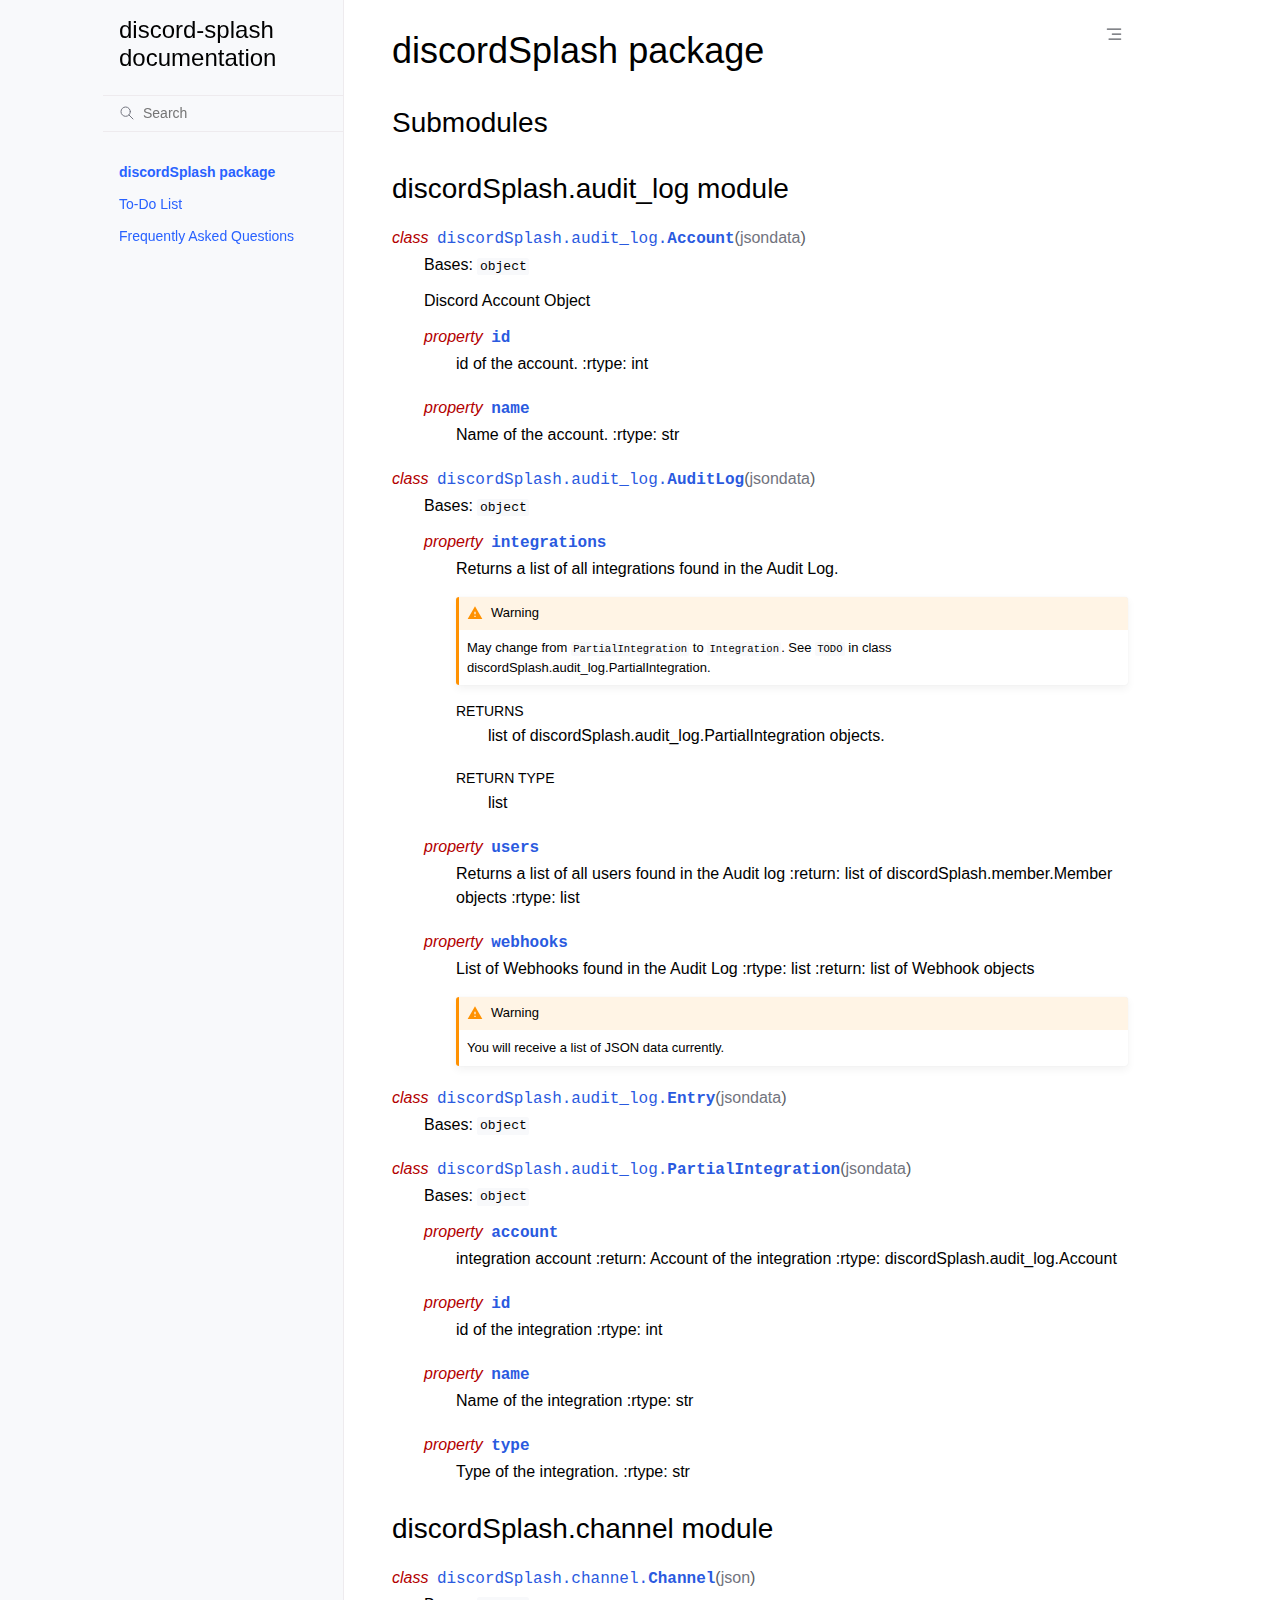
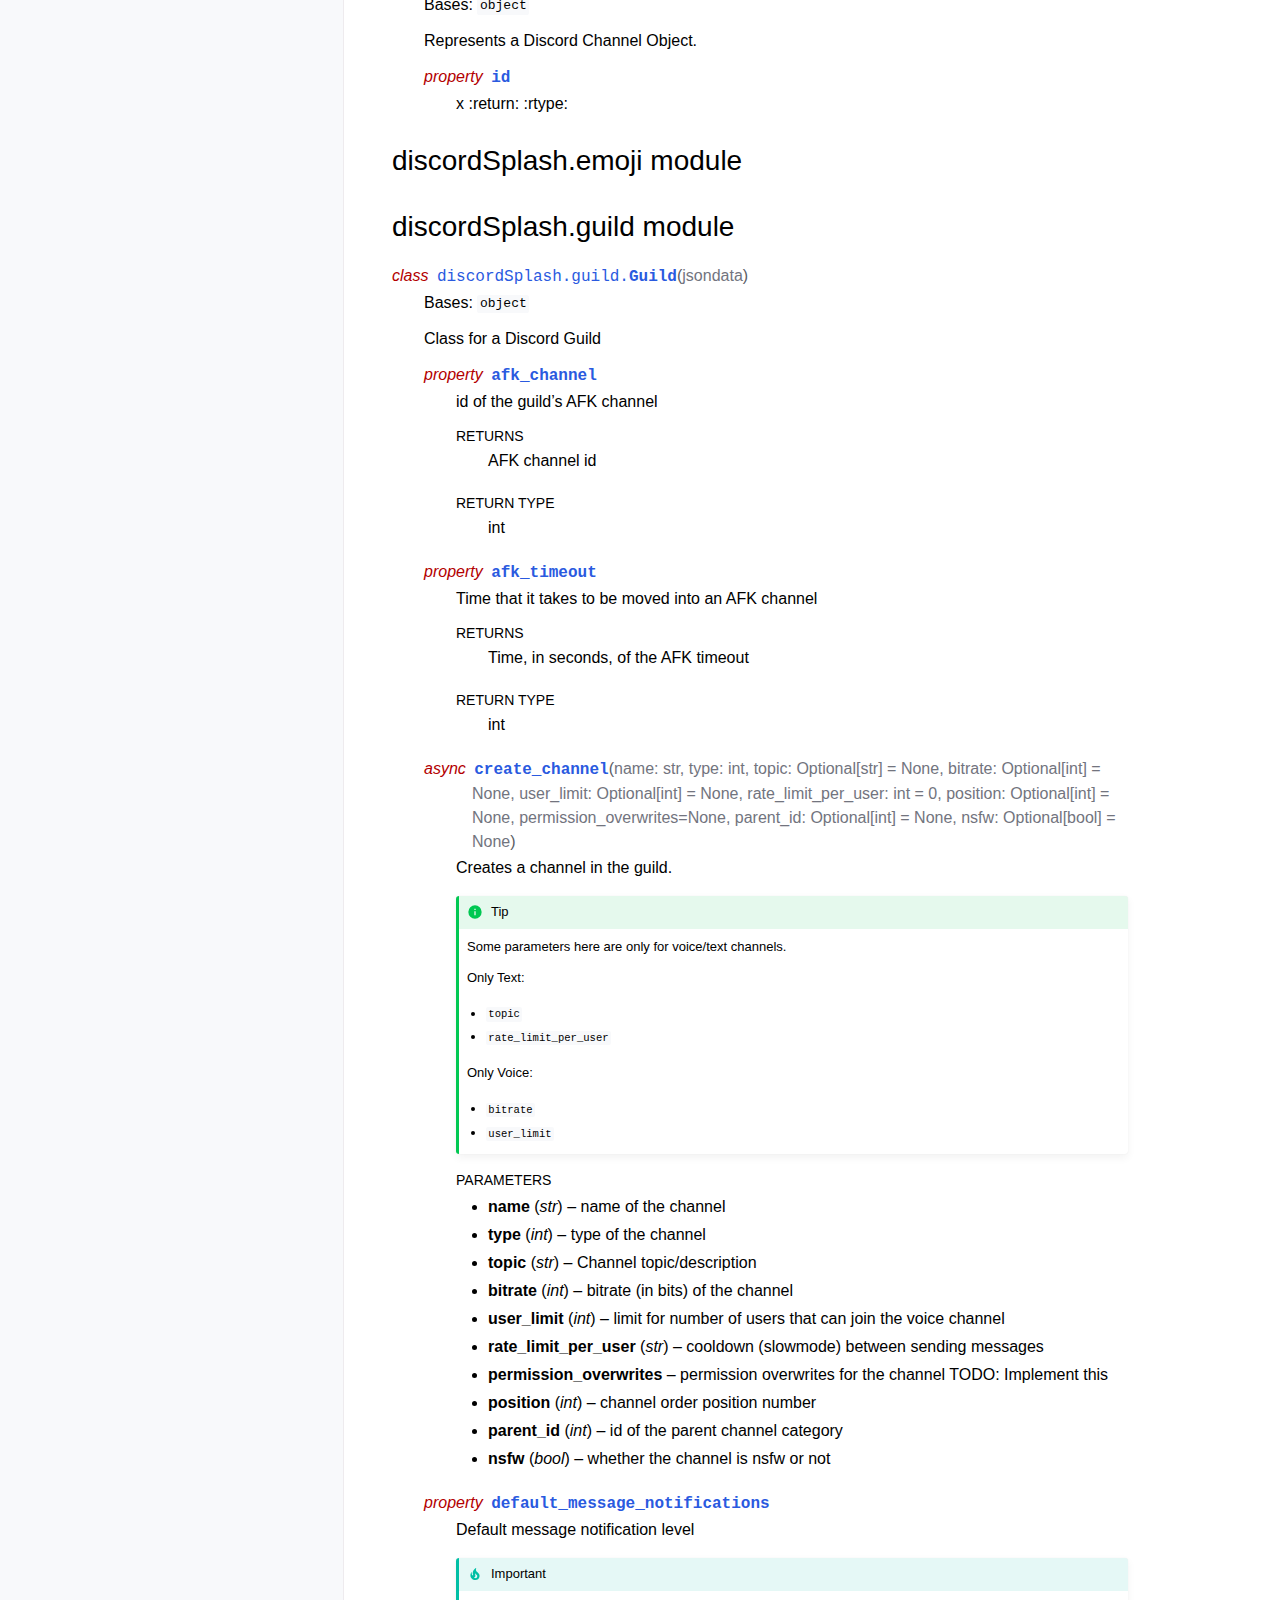
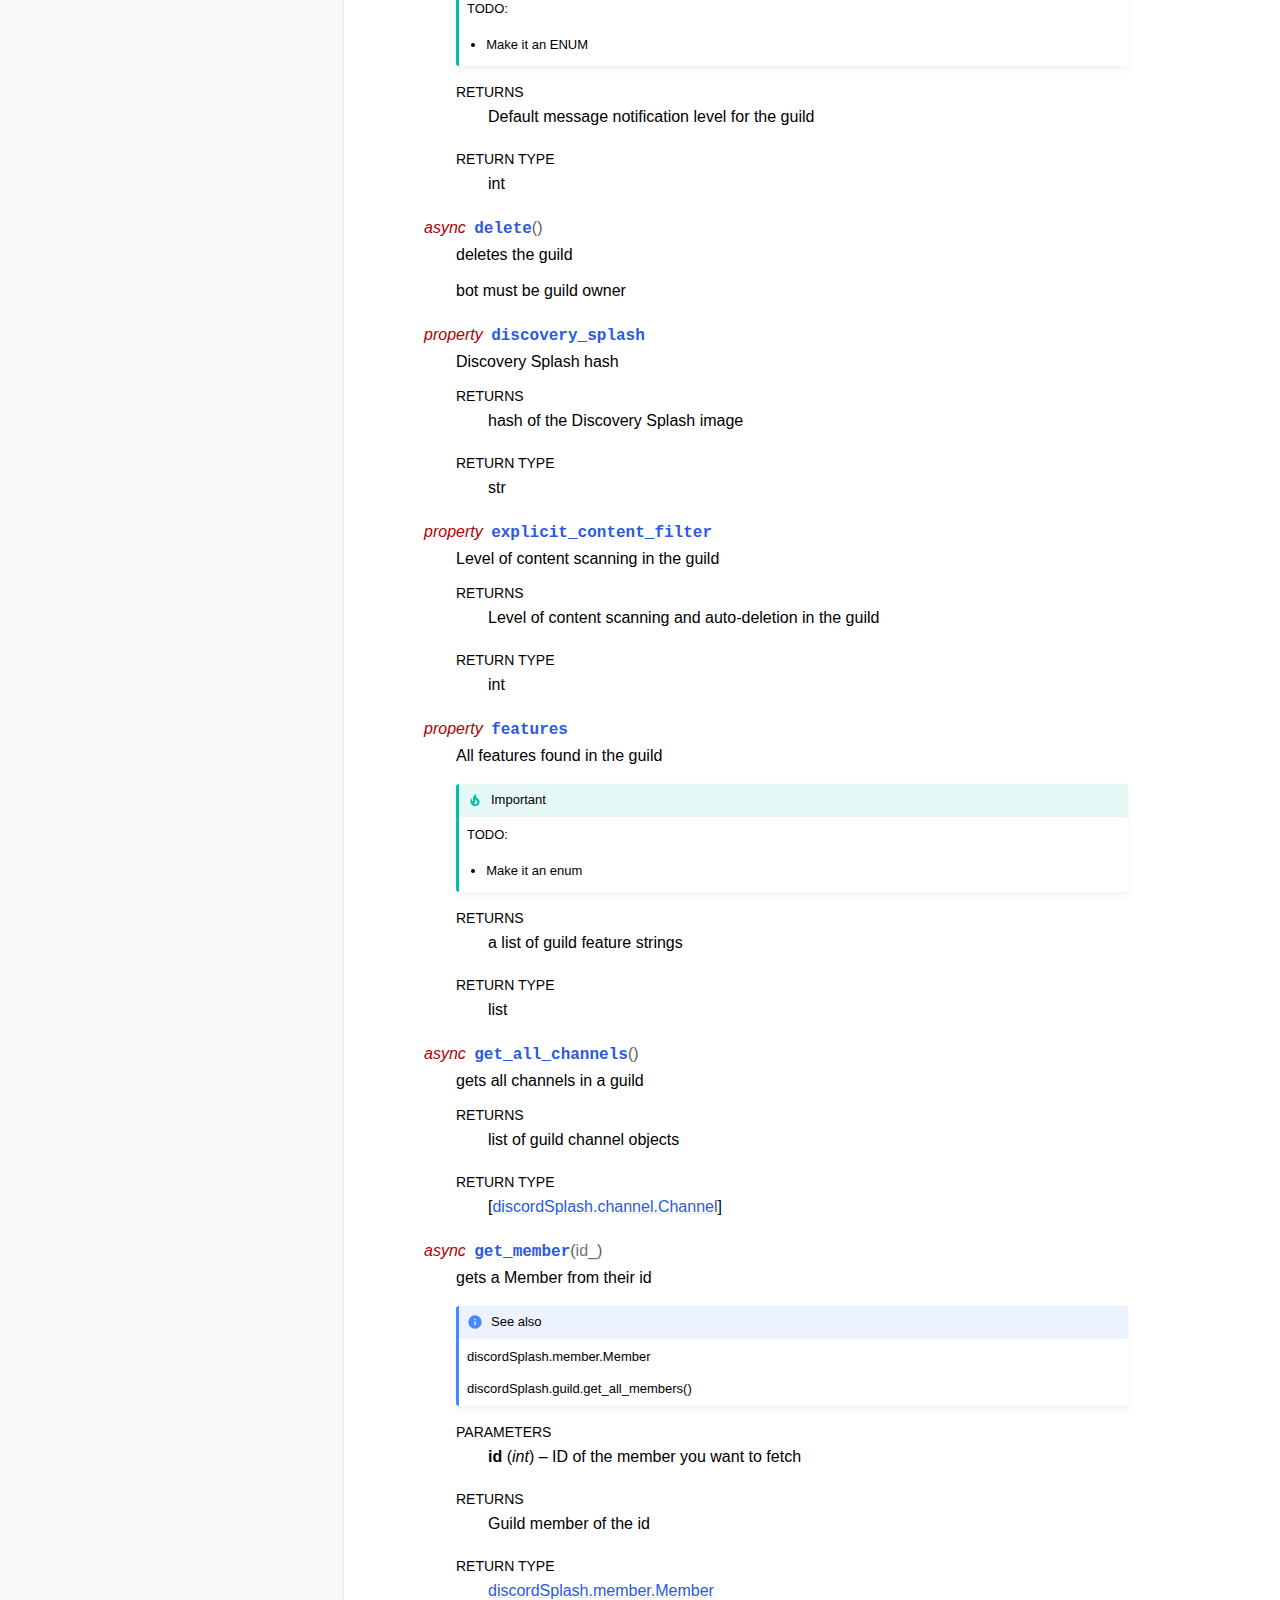
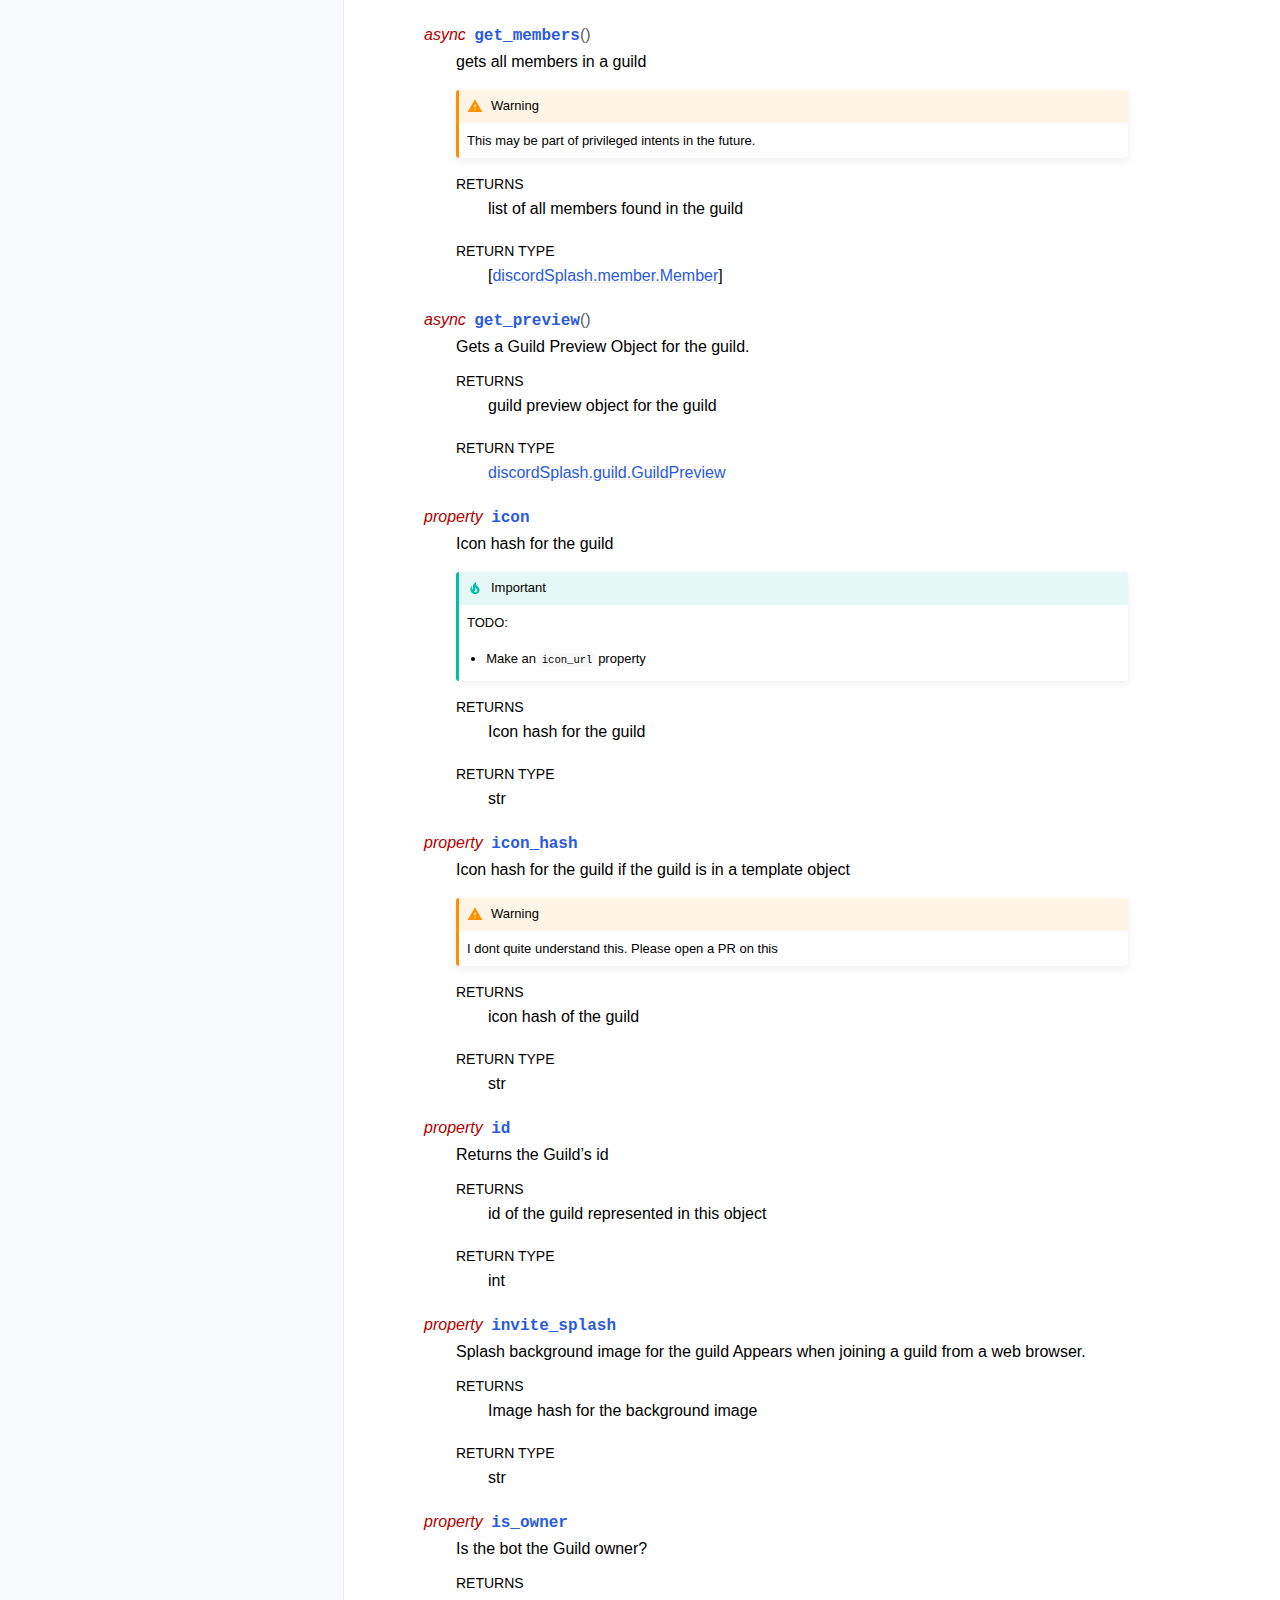
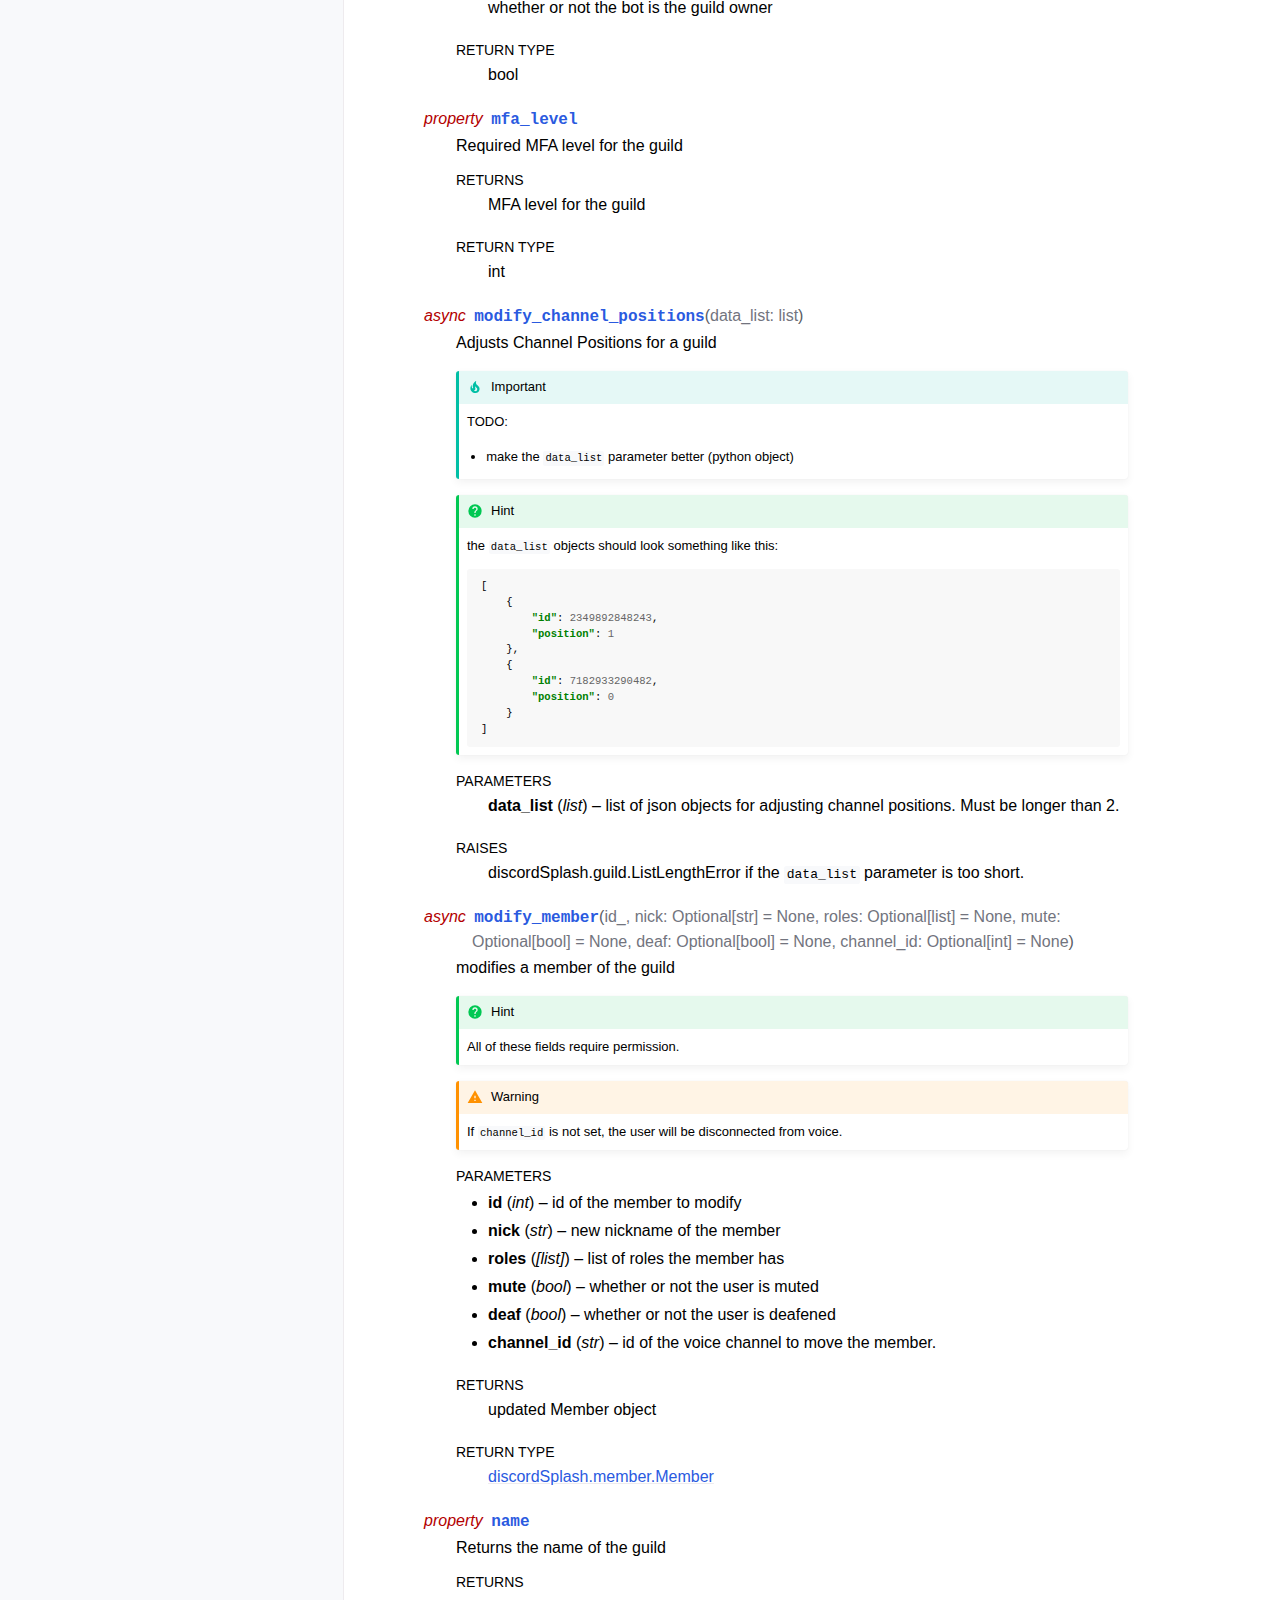
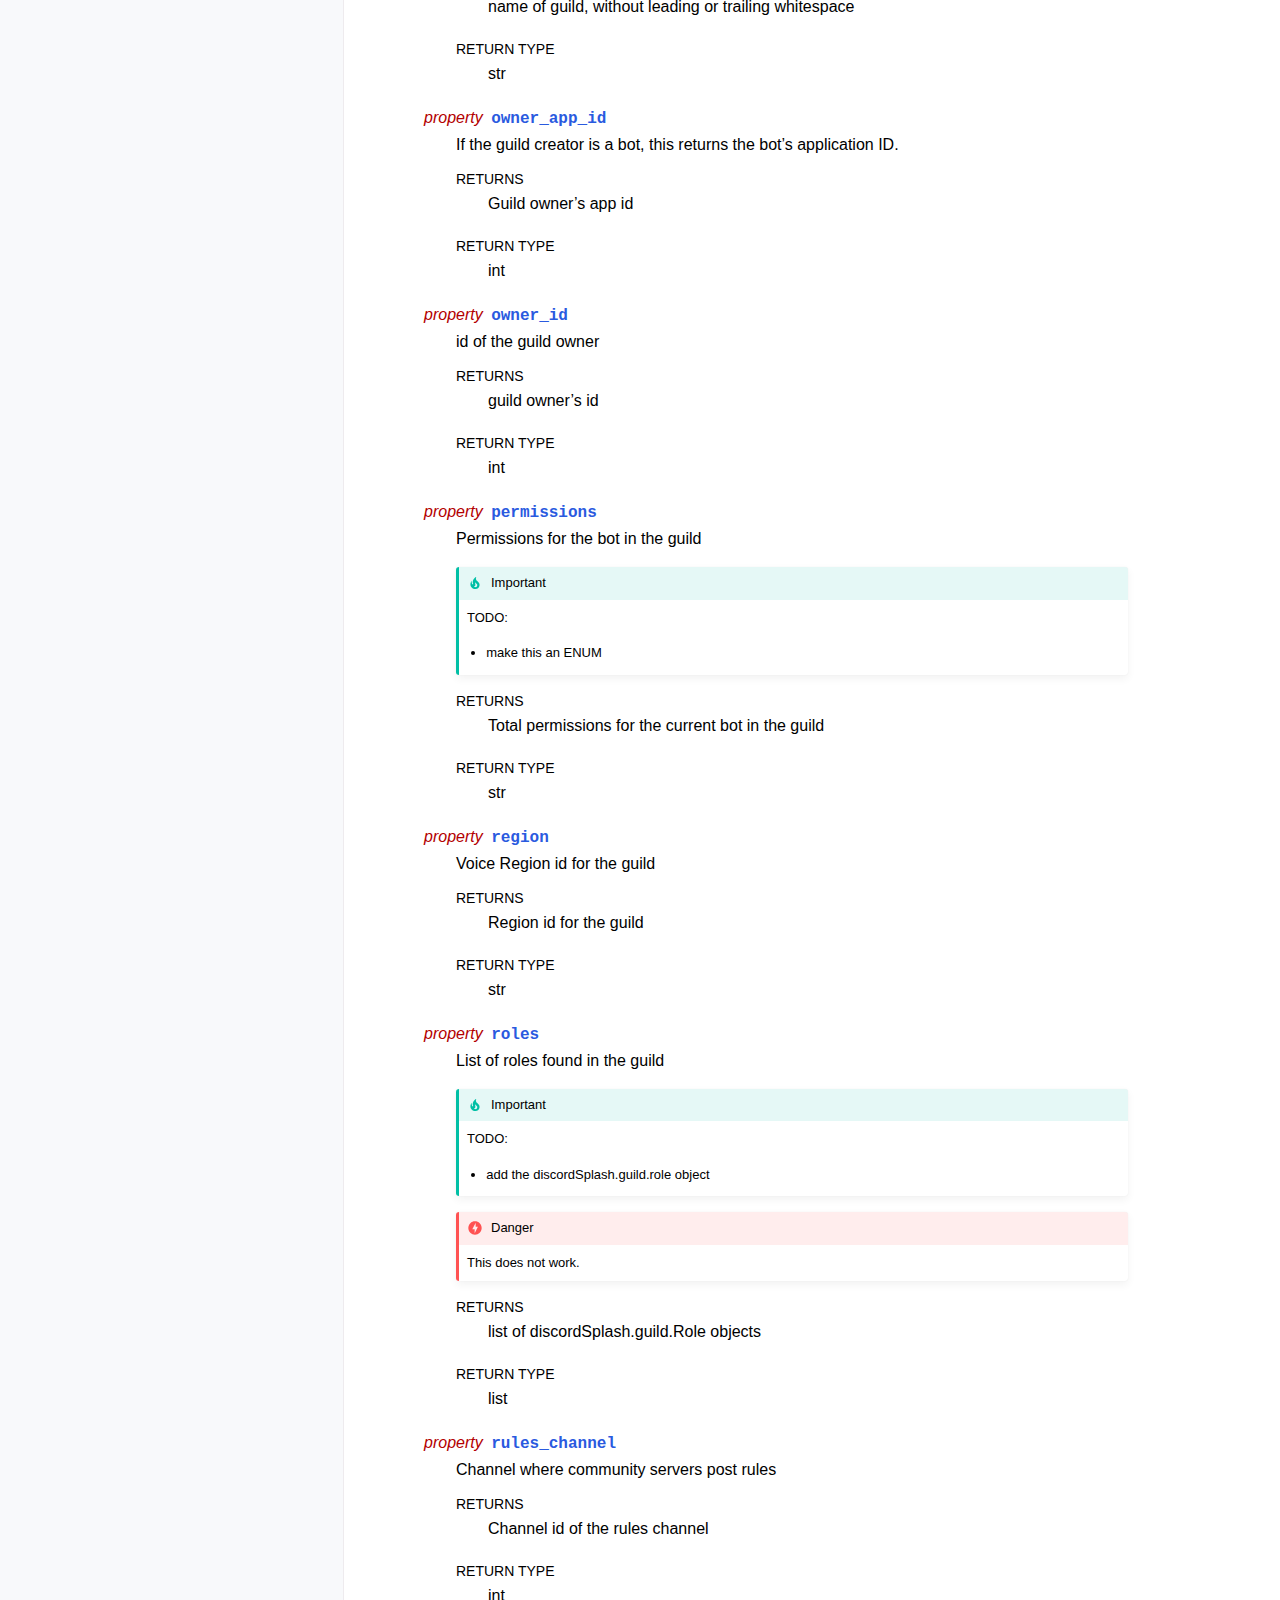
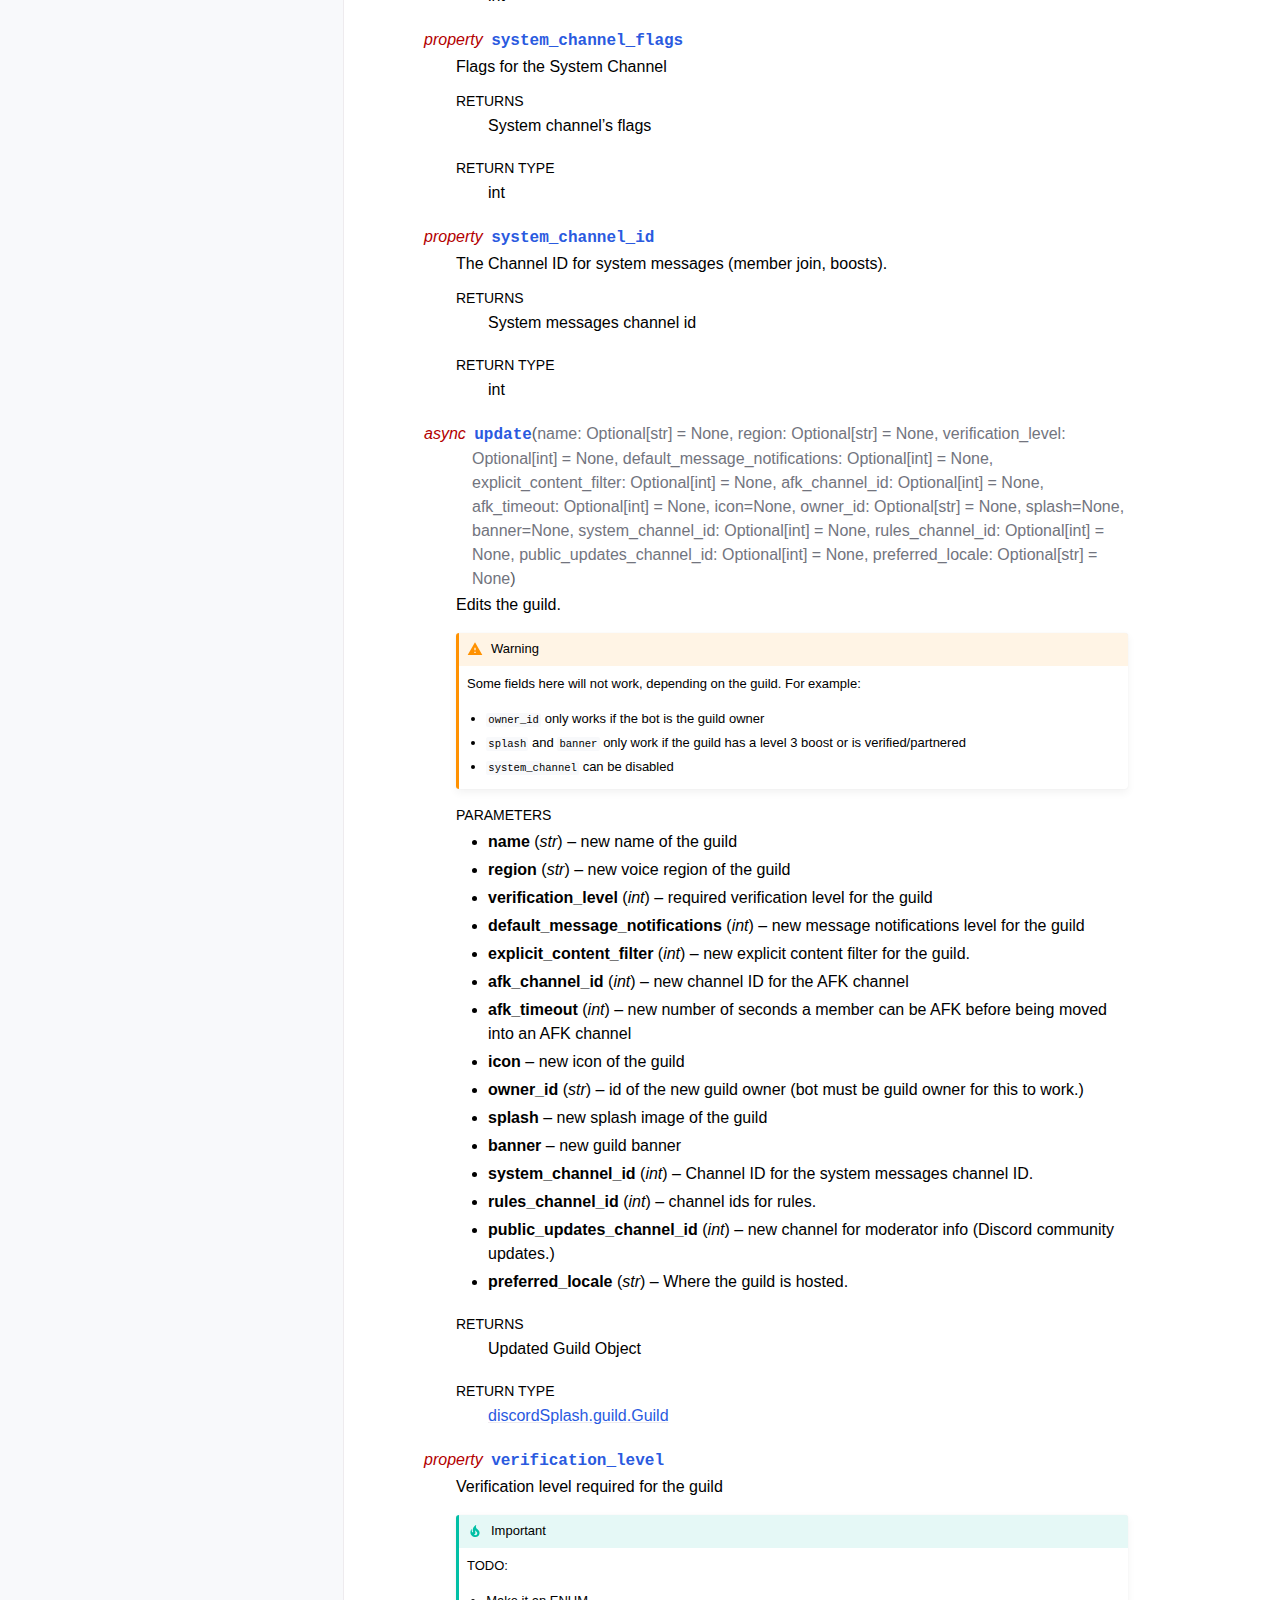
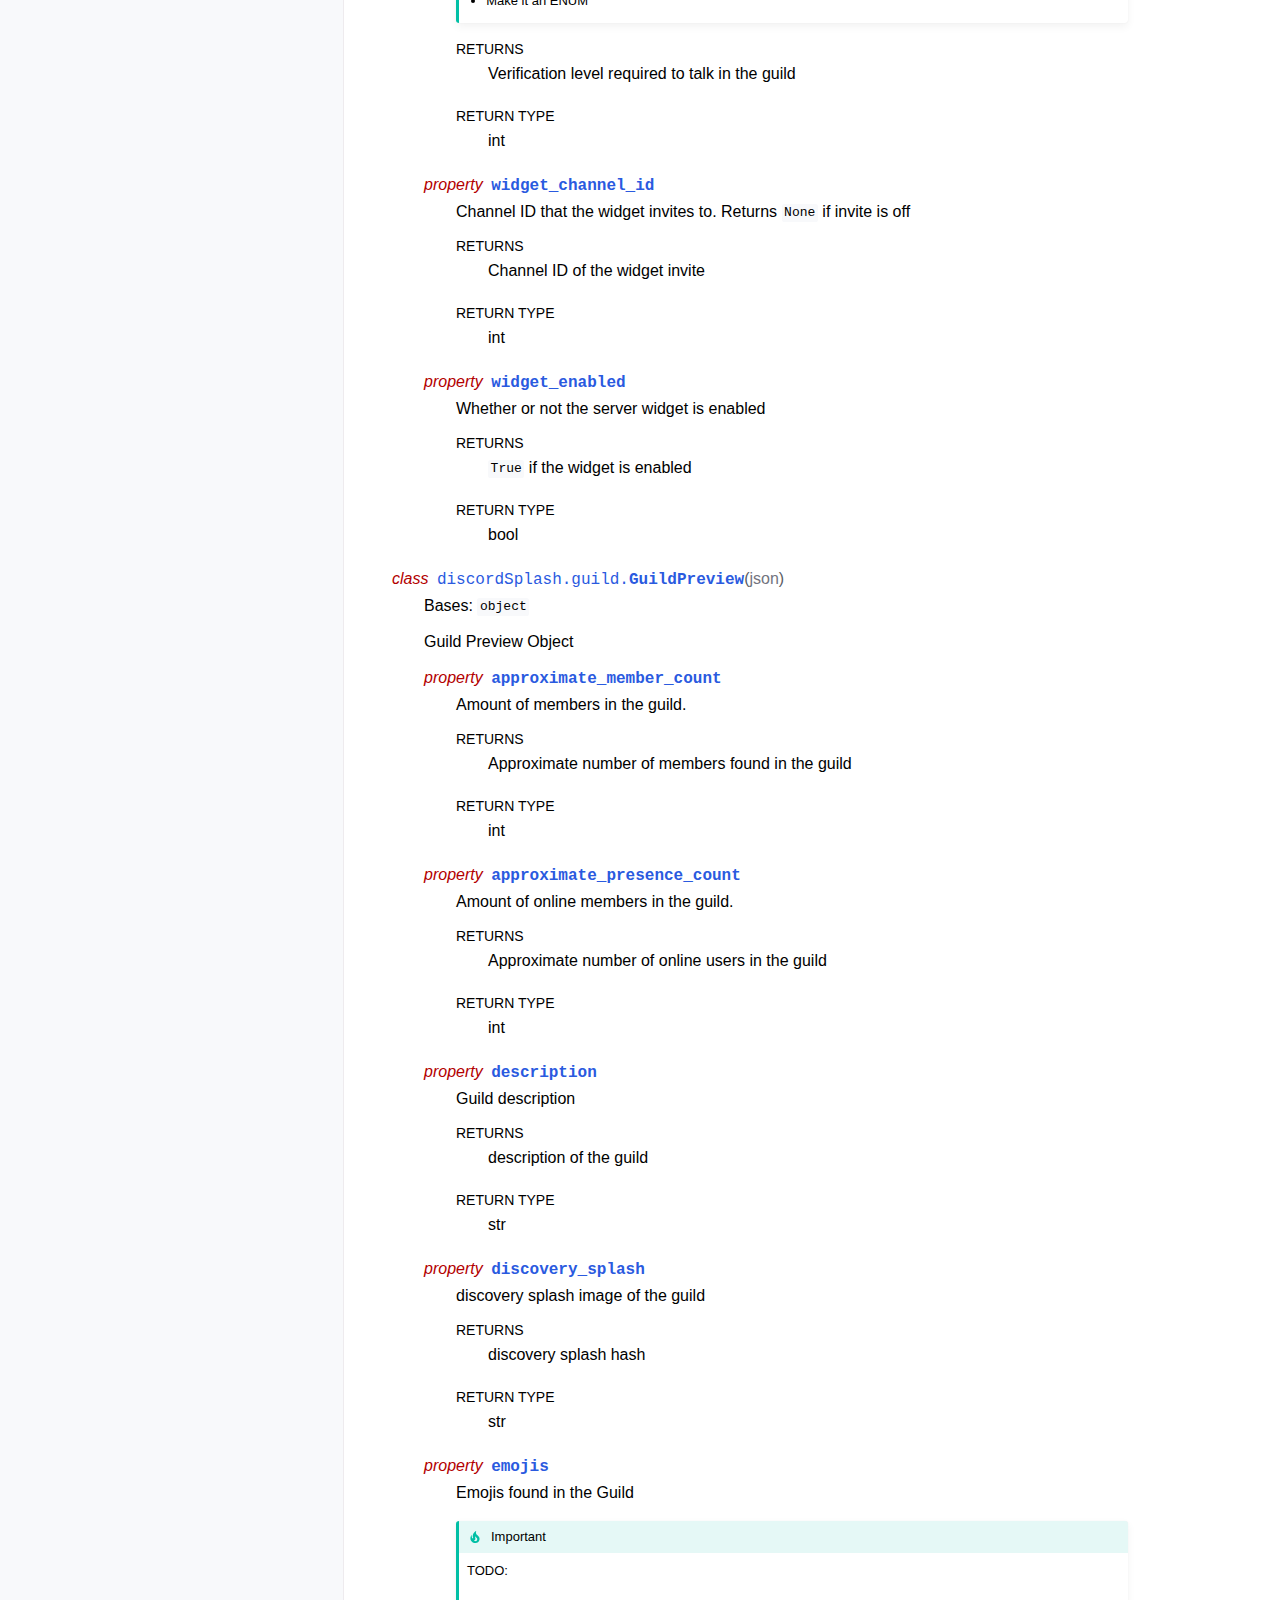
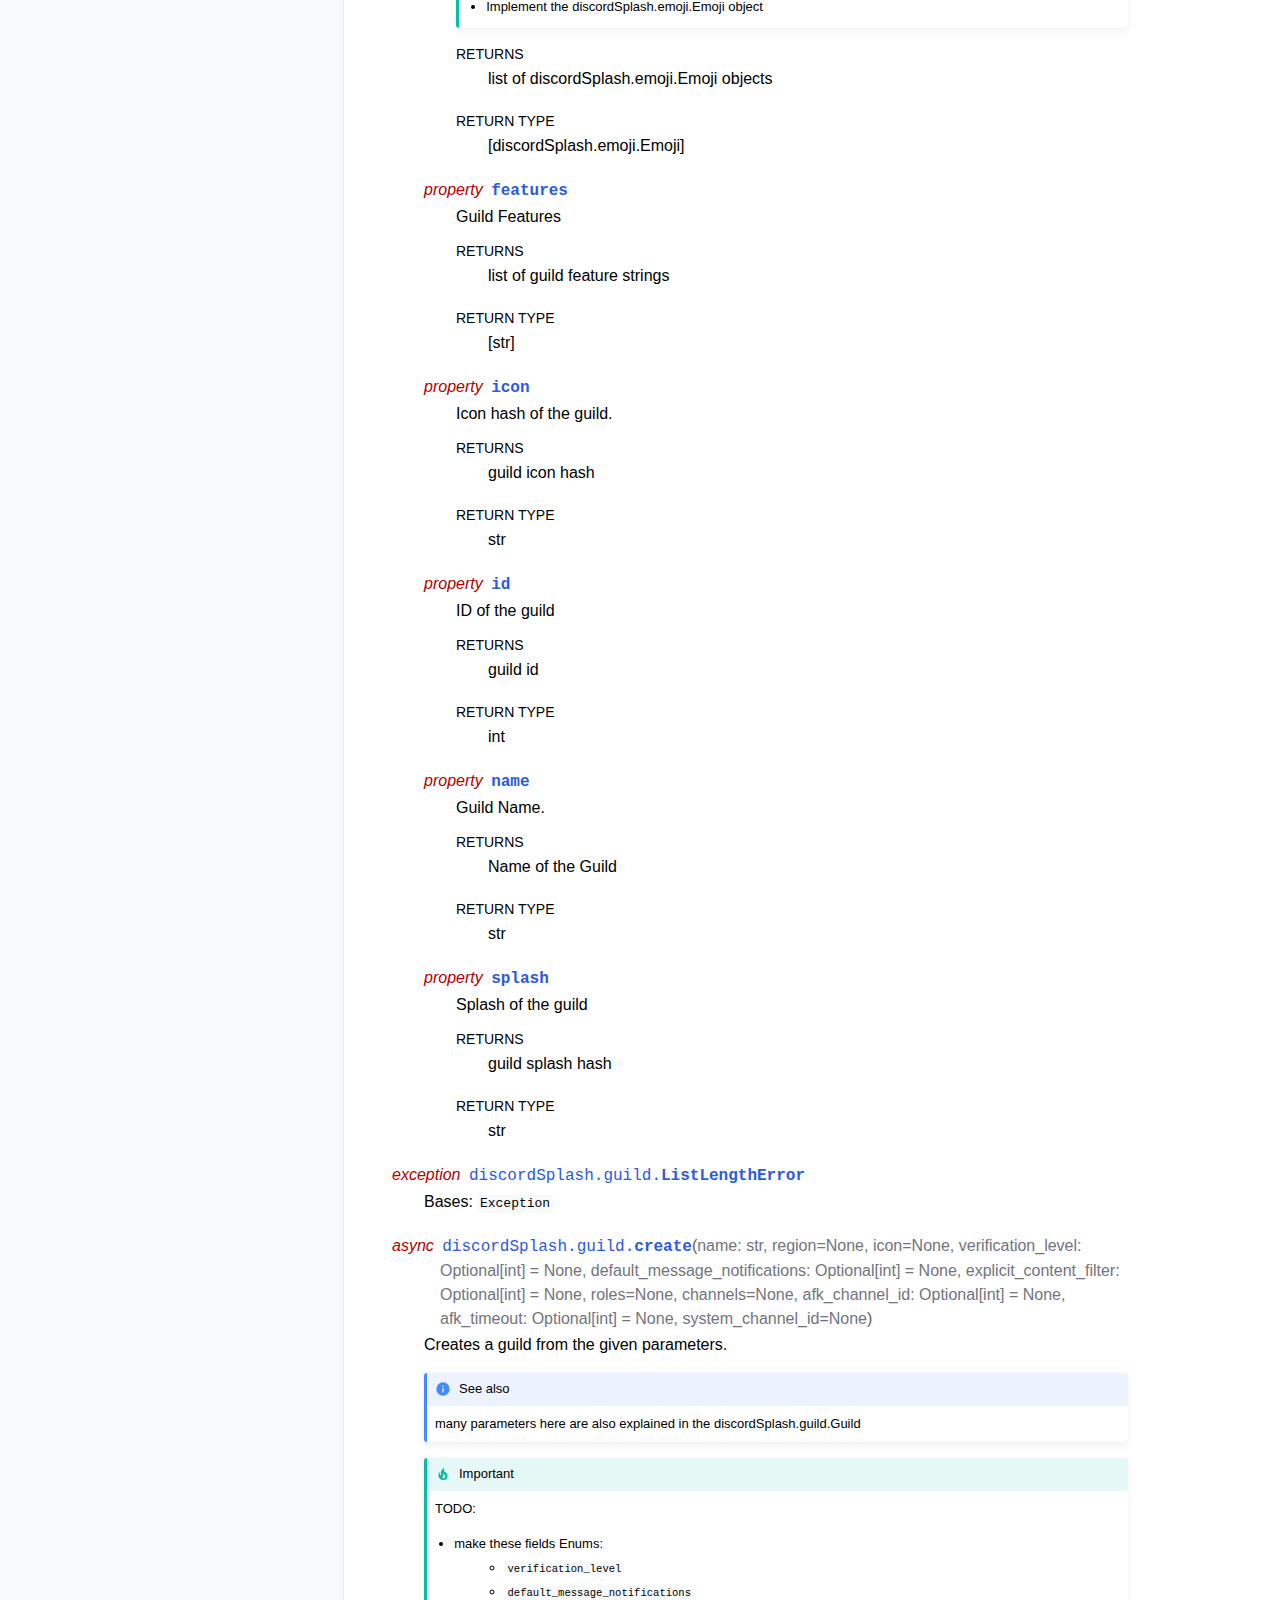
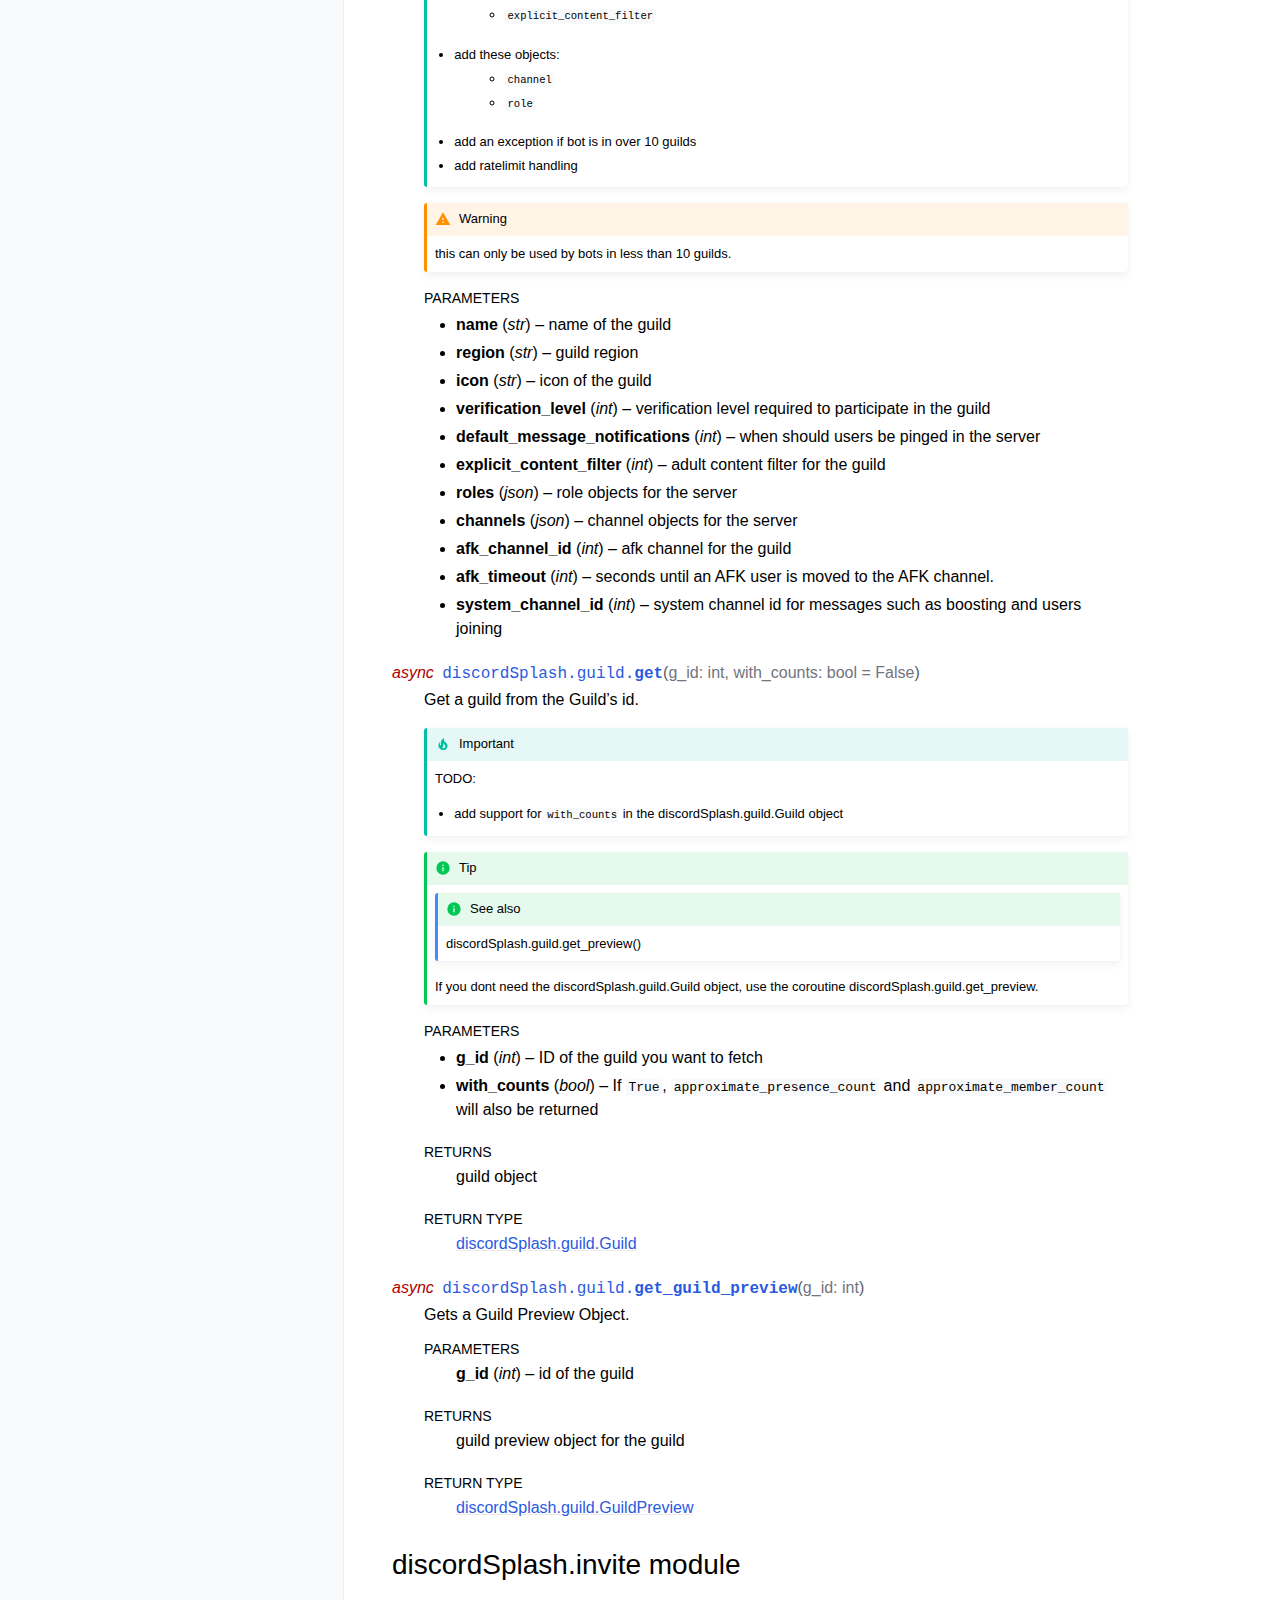
==== commit 5626cb2e: "fix docs" ====
--- a/docs/_build/html/discordSplash.html
+++ b/docs/_build/html/discordSplash.html
@@ -1,9 +1,9 @@
 <!doctype html>
 <html class="no-js">
   <head><meta charset="utf-8"/>
-    <meta name="viewport" content="width=device-width,initial-scale=1"/><link rel="index" title="Index" href="genindex.html" /><link rel="search" title="Search" href="search.html" />
+    <meta name="viewport" content="width=device-width,initial-scale=1"/><link rel="index" title="Index" href="genindex.html" /><link rel="search" title="Search" href="search.html" /><link rel="next" title="To-Do List" href="Todo.html" /><link rel="prev" title="Welcome to discordSplash’s documentation!" href="index.html" />
 
-    <meta name="generator" content="sphinx-3.2.1, furo 2020.12.30.beta24"/>
+    <meta name="generator" content="sphinx-3.5.1, furo 2020.12.30.beta24"/>
         <title>discordSplash package - discord-splash documentation</title>
       <link rel="stylesheet" href="_static/styles/furo.css?digest=33d2fc4f3f180ec1ffc6524e273e21d7d58cbe49">
     <link rel="stylesheet" href="_static/pygments.css">
@@ -41,7 +41,6 @@
     <script defer="defer" src="_static/jquery.js"></script>
     <script defer="defer" src="_static/underscore.js"></script>
     <script defer="defer" src="_static/doctools.js"></script>
-    <script defer="defer" src="_static/language_data.js"></script>
     <script defer src="_static/scripts/main.js?digest=e931d09b2a40c1bb82b542effe772014573baf67"></script></head>
   <body dir="">
     
@@ -112,7 +111,12 @@
   <input type="hidden" name="check_keywords" value="yes">
   <input type="hidden" name="area" value="default">
 </form><div class="sidebar-scroll"><div class="sidebar-tree">
-  
+  <ul class="current">
+<li class="toctree-l1 current current-page"><a class="current reference internal" href="#">discordSplash package</a></li>
+<li class="toctree-l1"><a class="reference internal" href="Todo.html">To-Do List</a></li>
+<li class="toctree-l1"><a class="reference internal" href="FAQ.html">Frequently Asked Questions</a></li>
+</ul>
+
 </div>
 </div>
       </div>
@@ -134,29 +138,29 @@
 <span id="discordsplash-audit-log-module"></span><h2>discordSplash.audit_log module<a class="headerlink" href="#module-discordSplash.audit_log" title="Permalink to this headline">¶</a></h2>
 <dl class="py class">
 <dt id="discordSplash.audit_log.Account">
-<em class="property">class </em><code class="sig-prename descclassname">discordSplash.audit_log.</code><code class="sig-name descname">Account</code><span class="sig-paren">(</span><em class="sig-param"><span class="n">jsondata</span></em><span class="sig-paren">)</span><a class="headerlink" href="#discordSplash.audit_log.Account" title="Permalink to this definition">¶</a></dt>
+<em class="property"><span class="pre">class</span> </em><code class="sig-prename descclassname"><span class="pre">discordSplash.audit_log.</span></code><code class="sig-name descname"><span class="pre">Account</span></code><span class="sig-paren">(</span><em class="sig-param"><span class="n"><span class="pre">jsondata</span></span></em><span class="sig-paren">)</span><a class="headerlink" href="#discordSplash.audit_log.Account" title="Permalink to this definition">¶</a></dt>
 <dd><p>Bases: <code class="xref py py-class docutils literal notranslate"><span class="pre">object</span></code></p>
 <p>Discord Account Object</p>
 <dl class="py method">
 <dt id="discordSplash.audit_log.Account.id">
-<em class="property">property </em><code class="sig-name descname">id</code><a class="headerlink" href="#discordSplash.audit_log.Account.id" title="Permalink to this definition">¶</a></dt>
+<em class="property"><span class="pre">property</span> </em><code class="sig-name descname"><span class="pre">id</span></code><a class="headerlink" href="#discordSplash.audit_log.Account.id" title="Permalink to this definition">¶</a></dt>
 <dd><p>id of the account.
 :rtype: int</p>
 </dd></dl>
 <dl class="py method">
 <dt id="discordSplash.audit_log.Account.name">
-<em class="property">property </em><code class="sig-name descname">name</code><a class="headerlink" href="#discordSplash.audit_log.Account.name" title="Permalink to this definition">¶</a></dt>
+<em class="property"><span class="pre">property</span> </em><code class="sig-name descname"><span class="pre">name</span></code><a class="headerlink" href="#discordSplash.audit_log.Account.name" title="Permalink to this definition">¶</a></dt>
 <dd><p>Name of the account.
 :rtype: str</p>
 </dd></dl>
 </dd></dl>
 <dl class="py class">
 <dt id="discordSplash.audit_log.AuditLog">
-<em class="property">class </em><code class="sig-prename descclassname">discordSplash.audit_log.</code><code class="sig-name descname">AuditLog</code><span class="sig-paren">(</span><em class="sig-param"><span class="n">jsondata</span></em><span class="sig-paren">)</span><a class="headerlink" href="#discordSplash.audit_log.AuditLog" title="Permalink to this definition">¶</a></dt>
+<em class="property"><span class="pre">class</span> </em><code class="sig-prename descclassname"><span class="pre">discordSplash.audit_log.</span></code><code class="sig-name descname"><span class="pre">AuditLog</span></code><span class="sig-paren">(</span><em class="sig-param"><span class="n"><span class="pre">jsondata</span></span></em><span class="sig-paren">)</span><a class="headerlink" href="#discordSplash.audit_log.AuditLog" title="Permalink to this definition">¶</a></dt>
 <dd><p>Bases: <code class="xref py py-class docutils literal notranslate"><span class="pre">object</span></code></p>
 <dl class="py method">
 <dt id="discordSplash.audit_log.AuditLog.integrations">
-<em class="property">property </em><code class="sig-name descname">integrations</code><a class="headerlink" href="#discordSplash.audit_log.AuditLog.integrations" title="Permalink to this definition">¶</a></dt>
+<em class="property"><span class="pre">property</span> </em><code class="sig-name descname"><span class="pre">integrations</span></code><a class="headerlink" href="#discordSplash.audit_log.AuditLog.integrations" title="Permalink to this definition">¶</a></dt>
 <dd><p>Returns a list of all integrations found in the Audit Log.</p>
 <div class="admonition warning">
 <p class="admonition-title">Warning</p>
@@ -173,14 +177,14 @@
 </dd></dl>
 <dl class="py method">
 <dt id="discordSplash.audit_log.AuditLog.users">
-<em class="property">property </em><code class="sig-name descname">users</code><a class="headerlink" href="#discordSplash.audit_log.AuditLog.users" title="Permalink to this definition">¶</a></dt>
+<em class="property"><span class="pre">property</span> </em><code class="sig-name descname"><span class="pre">users</span></code><a class="headerlink" href="#discordSplash.audit_log.AuditLog.users" title="Permalink to this definition">¶</a></dt>
 <dd><p>Returns a list of all users found in the Audit log
 :return: list of discordSplash.member.Member objects
 :rtype: list</p>
 </dd></dl>
 <dl class="py method">
 <dt id="discordSplash.audit_log.AuditLog.webhooks">
-<em class="property">property </em><code class="sig-name descname">webhooks</code><a class="headerlink" href="#discordSplash.audit_log.AuditLog.webhooks" title="Permalink to this definition">¶</a></dt>
+<em class="property"><span class="pre">property</span> </em><code class="sig-name descname"><span class="pre">webhooks</span></code><a class="headerlink" href="#discordSplash.audit_log.AuditLog.webhooks" title="Permalink to this definition">¶</a></dt>
 <dd><p>List of Webhooks found in the Audit Log
 :rtype: list
 :return: list of Webhook objects</p>
@@ -192,35 +196,35 @@
 </dd></dl>
 <dl class="py class">
 <dt id="discordSplash.audit_log.Entry">
-<em class="property">class </em><code class="sig-prename descclassname">discordSplash.audit_log.</code><code class="sig-name descname">Entry</code><span class="sig-paren">(</span><em class="sig-param"><span class="n">jsondata</span></em><span class="sig-paren">)</span><a class="headerlink" href="#discordSplash.audit_log.Entry" title="Permalink to this definition">¶</a></dt>
+<em class="property"><span class="pre">class</span> </em><code class="sig-prename descclassname"><span class="pre">discordSplash.audit_log.</span></code><code class="sig-name descname"><span class="pre">Entry</span></code><span class="sig-paren">(</span><em class="sig-param"><span class="n"><span class="pre">jsondata</span></span></em><span class="sig-paren">)</span><a class="headerlink" href="#discordSplash.audit_log.Entry" title="Permalink to this definition">¶</a></dt>
 <dd><p>Bases: <code class="xref py py-class docutils literal notranslate"><span class="pre">object</span></code></p>
 </dd></dl>
 <dl class="py class">
 <dt id="discordSplash.audit_log.PartialIntegration">
-<em class="property">class </em><code class="sig-prename descclassname">discordSplash.audit_log.</code><code class="sig-name descname">PartialIntegration</code><span class="sig-paren">(</span><em class="sig-param"><span class="n">jsondata</span></em><span class="sig-paren">)</span><a class="headerlink" href="#discordSplash.audit_log.PartialIntegration" title="Permalink to this definition">¶</a></dt>
+<em class="property"><span class="pre">class</span> </em><code class="sig-prename descclassname"><span class="pre">discordSplash.audit_log.</span></code><code class="sig-name descname"><span class="pre">PartialIntegration</span></code><span class="sig-paren">(</span><em class="sig-param"><span class="n"><span class="pre">jsondata</span></span></em><span class="sig-paren">)</span><a class="headerlink" href="#discordSplash.audit_log.PartialIntegration" title="Permalink to this definition">¶</a></dt>
 <dd><p>Bases: <code class="xref py py-class docutils literal notranslate"><span class="pre">object</span></code></p>
 <dl class="py method">
 <dt id="discordSplash.audit_log.PartialIntegration.account">
-<em class="property">property </em><code class="sig-name descname">account</code><a class="headerlink" href="#discordSplash.audit_log.PartialIntegration.account" title="Permalink to this definition">¶</a></dt>
+<em class="property"><span class="pre">property</span> </em><code class="sig-name descname"><span class="pre">account</span></code><a class="headerlink" href="#discordSplash.audit_log.PartialIntegration.account" title="Permalink to this definition">¶</a></dt>
 <dd><p>integration account
 :return: Account of the integration
 :rtype: discordSplash.audit_log.Account</p>
 </dd></dl>
 <dl class="py method">
 <dt id="discordSplash.audit_log.PartialIntegration.id">
-<em class="property">property </em><code class="sig-name descname">id</code><a class="headerlink" href="#discordSplash.audit_log.PartialIntegration.id" title="Permalink to this definition">¶</a></dt>
+<em class="property"><span class="pre">property</span> </em><code class="sig-name descname"><span class="pre">id</span></code><a class="headerlink" href="#discordSplash.audit_log.PartialIntegration.id" title="Permalink to this definition">¶</a></dt>
 <dd><p>id of the integration
 :rtype: int</p>
 </dd></dl>
 <dl class="py method">
 <dt id="discordSplash.audit_log.PartialIntegration.name">
-<em class="property">property </em><code class="sig-name descname">name</code><a class="headerlink" href="#discordSplash.audit_log.PartialIntegration.name" title="Permalink to this definition">¶</a></dt>
+<em class="property"><span class="pre">property</span> </em><code class="sig-name descname"><span class="pre">name</span></code><a class="headerlink" href="#discordSplash.audit_log.PartialIntegration.name" title="Permalink to this definition">¶</a></dt>
 <dd><p>Name of the integration
 :rtype: str</p>
 </dd></dl>
 <dl class="py method">
 <dt id="discordSplash.audit_log.PartialIntegration.type">
-<em class="property">property </em><code class="sig-name descname">type</code><a class="headerlink" href="#discordSplash.audit_log.PartialIntegration.type" title="Permalink to this definition">¶</a></dt>
+<em class="property"><span class="pre">property</span> </em><code class="sig-name descname"><span class="pre">type</span></code><a class="headerlink" href="#discordSplash.audit_log.PartialIntegration.type" title="Permalink to this definition">¶</a></dt>
 <dd><p>Type of the integration.
 :rtype: str</p>
 </dd></dl>
@@ -228,6 +232,19 @@
 </div>
 <div class="section" id="module-discordSplash.channel">
 <span id="discordsplash-channel-module"></span><h2>discordSplash.channel module<a class="headerlink" href="#module-discordSplash.channel" title="Permalink to this headline">¶</a></h2>
+<dl class="py class">
+<dt id="discordSplash.channel.Channel">
+<em class="property"><span class="pre">class</span> </em><code class="sig-prename descclassname"><span class="pre">discordSplash.channel.</span></code><code class="sig-name descname"><span class="pre">Channel</span></code><span class="sig-paren">(</span><em class="sig-param"><span class="n"><span class="pre">json</span></span></em><span class="sig-paren">)</span><a class="headerlink" href="#discordSplash.channel.Channel" title="Permalink to this definition">¶</a></dt>
+<dd><p>Bases: <code class="xref py py-class docutils literal notranslate"><span class="pre">object</span></code></p>
+<p>Represents a Discord Channel Object.</p>
+<dl class="py method">
+<dt id="discordSplash.channel.Channel.id">
+<em class="property"><span class="pre">property</span> </em><code class="sig-name descname"><span class="pre">id</span></code><a class="headerlink" href="#discordSplash.channel.Channel.id" title="Permalink to this definition">¶</a></dt>
+<dd><p>x
+:return:
+:rtype:</p>
+</dd></dl>
+</dd></dl>
 </div>
 <div class="section" id="module-discordSplash.emoji">
 <span id="discordsplash-emoji-module"></span><h2>discordSplash.emoji module<a class="headerlink" href="#module-discordSplash.emoji" title="Permalink to this headline">¶</a></h2>
@@ -236,12 +253,12 @@
 <span id="discordsplash-guild-module"></span><h2>discordSplash.guild module<a class="headerlink" href="#module-discordSplash.guild" title="Permalink to this headline">¶</a></h2>
 <dl class="py class">
 <dt id="discordSplash.guild.Guild">
-<em class="property">class </em><code class="sig-prename descclassname">discordSplash.guild.</code><code class="sig-name descname">Guild</code><span class="sig-paren">(</span><em class="sig-param"><span class="n">jsondata</span></em><span class="sig-paren">)</span><a class="headerlink" href="#discordSplash.guild.Guild" title="Permalink to this definition">¶</a></dt>
+<em class="property"><span class="pre">class</span> </em><code class="sig-prename descclassname"><span class="pre">discordSplash.guild.</span></code><code class="sig-name descname"><span class="pre">Guild</span></code><span class="sig-paren">(</span><em class="sig-param"><span class="n"><span class="pre">jsondata</span></span></em><span class="sig-paren">)</span><a class="headerlink" href="#discordSplash.guild.Guild" title="Permalink to this definition">¶</a></dt>
 <dd><p>Bases: <code class="xref py py-class docutils literal notranslate"><span class="pre">object</span></code></p>
 <p>Class for a Discord Guild</p>
 <dl class="py method">
 <dt id="discordSplash.guild.Guild.afk_channel">
-<em class="property">property </em><code class="sig-name descname">afk_channel</code><a class="headerlink" href="#discordSplash.guild.Guild.afk_channel" title="Permalink to this definition">¶</a></dt>
+<em class="property"><span class="pre">property</span> </em><code class="sig-name descname"><span class="pre">afk_channel</span></code><a class="headerlink" href="#discordSplash.guild.Guild.afk_channel" title="Permalink to this definition">¶</a></dt>
 <dd><p>id of the guild’s AFK channel</p>
 <dl class="field-list simple">
 <dt class="field-odd">Returns</dt>
@@ -254,7 +271,7 @@
 </dd></dl>
 <dl class="py method">
 <dt id="discordSplash.guild.Guild.afk_timeout">
-<em class="property">property </em><code class="sig-name descname">afk_timeout</code><a class="headerlink" href="#discordSplash.guild.Guild.afk_timeout" title="Permalink to this definition">¶</a></dt>
+<em class="property"><span class="pre">property</span> </em><code class="sig-name descname"><span class="pre">afk_timeout</span></code><a class="headerlink" href="#discordSplash.guild.Guild.afk_timeout" title="Permalink to this definition">¶</a></dt>
 <dd><p>Time that it takes to be moved into an AFK channel</p>
 <dl class="field-list simple">
 <dt class="field-odd">Returns</dt>
@@ -266,8 +283,43 @@
 </dl>
 </dd></dl>
 <dl class="py method">
+<dt id="discordSplash.guild.Guild.create_channel">
+<em class="property"><span class="pre">async</span> </em><code class="sig-name descname"><span class="pre">create_channel</span></code><span class="sig-paren">(</span><em class="sig-param"><span class="n"><span class="pre">name</span></span><span class="p"><span class="pre">:</span></span> <span class="n"><span class="pre">str</span></span></em>, <em class="sig-param"><span class="n"><span class="pre">type</span></span><span class="p"><span class="pre">:</span></span> <span class="n"><span class="pre">int</span></span></em>, <em class="sig-param"><span class="n"><span class="pre">topic</span></span><span class="p"><span class="pre">:</span></span> <span class="n"><span class="pre">Optional</span><span class="p"><span class="pre">[</span></span><span class="pre">str</span><span class="p"><span class="pre">]</span></span></span> <span class="o"><span class="pre">=</span></span> <span class="default_value"><span class="pre">None</span></span></em>, <em class="sig-param"><span class="n"><span class="pre">bitrate</span></span><span class="p"><span class="pre">:</span></span> <span class="n"><span class="pre">Optional</span><span class="p"><span class="pre">[</span></span><span class="pre">int</span><span class="p"><span class="pre">]</span></span></span> <span class="o"><span class="pre">=</span></span> <span class="default_value"><span class="pre">None</span></span></em>, <em class="sig-param"><span class="n"><span class="pre">user_limit</span></span><span class="p"><span class="pre">:</span></span> <span class="n"><span class="pre">Optional</span><span class="p"><span class="pre">[</span></span><span class="pre">int</span><span class="p"><span class="pre">]</span></span></span> <span class="o"><span class="pre">=</span></span> <span class="default_value"><span class="pre">None</span></span></em>, <em class="sig-param"><span class="n"><span class="pre">rate_limit_per_user</span></span><span class="p"><span class="pre">:</span></span> <span class="n"><span class="pre">int</span></span> <span class="o"><span class="pre">=</span></span> <span class="default_value"><span class="pre">0</span></span></em>, <em class="sig-param"><span class="n"><span class="pre">position</span></span><span class="p"><span class="pre">:</span></span> <span class="n"><span class="pre">Optional</span><span class="p"><span class="pre">[</span></span><span class="pre">int</span><span class="p"><span class="pre">]</span></span></span> <span class="o"><span class="pre">=</span></span> <span class="default_value"><span class="pre">None</span></span></em>, <em class="sig-param"><span class="n"><span class="pre">permission_overwrites</span></span><span class="o"><span class="pre">=</span></span><span class="default_value"><span class="pre">None</span></span></em>, <em class="sig-param"><span class="n"><span class="pre">parent_id</span></span><span class="p"><span class="pre">:</span></span> <span class="n"><span class="pre">Optional</span><span class="p"><span class="pre">[</span></span><span class="pre">int</span><span class="p"><span class="pre">]</span></span></span> <span class="o"><span class="pre">=</span></span> <span class="default_value"><span class="pre">None</span></span></em>, <em class="sig-param"><span class="n"><span class="pre">nsfw</span></span><span class="p"><span class="pre">:</span></span> <span class="n"><span class="pre">Optional</span><span class="p"><span class="pre">[</span></span><span class="pre">bool</span><span class="p"><span class="pre">]</span></span></span> <span class="o"><span class="pre">=</span></span> <span class="default_value"><span class="pre">None</span></span></em><span class="sig-paren">)</span><a class="headerlink" href="#discordSplash.guild.Guild.create_channel" title="Permalink to this definition">¶</a></dt>
+<dd><p>Creates a channel in the guild.</p>
+<div class="admonition tip">
+<p class="admonition-title">Tip</p>
+<p>Some parameters here are only for voice/text channels.</p>
+<p>Only Text:</p>
+<ul class="simple">
+<li><p><code class="docutils literal notranslate"><span class="pre">topic</span></code></p></li>
+<li><p><code class="docutils literal notranslate"><span class="pre">rate_limit_per_user</span></code></p></li>
+</ul>
+<p>Only Voice:</p>
+<ul class="simple">
+<li><p><code class="docutils literal notranslate"><span class="pre">bitrate</span></code></p></li>
+<li><p><code class="docutils literal notranslate"><span class="pre">user_limit</span></code></p></li>
+</ul>
+</div>
+<dl class="field-list simple">
+<dt class="field-odd">Parameters</dt>
+<dd class="field-odd"><ul class="simple">
+<li><p><strong>name</strong> (<em>str</em>) – name of the channel</p></li>
+<li><p><strong>type</strong> (<em>int</em>) – type of the channel</p></li>
+<li><p><strong>topic</strong> (<em>str</em>) – Channel topic/description</p></li>
+<li><p><strong>bitrate</strong> (<em>int</em>) – bitrate (in bits) of the channel</p></li>
+<li><p><strong>user_limit</strong> (<em>int</em>) – limit for number of users that can join the voice channel</p></li>
+<li><p><strong>rate_limit_per_user</strong> (<em>str</em>) – cooldown (slowmode) between sending messages</p></li>
+<li><p><strong>permission_overwrites</strong> – permission overwrites for the channel TODO: Implement this</p></li>
+<li><p><strong>position</strong> (<em>int</em>) – channel order position number</p></li>
+<li><p><strong>parent_id</strong> (<em>int</em>) – id of the parent channel category</p></li>
+<li><p><strong>nsfw</strong> (<em>bool</em>) – whether the channel is nsfw or not</p></li>
+</ul>
+</dd>
+</dl>
+</dd></dl>
+<dl class="py method">
 <dt id="discordSplash.guild.Guild.default_message_notifications">
-<em class="property">property </em><code class="sig-name descname">default_message_notifications</code><a class="headerlink" href="#discordSplash.guild.Guild.default_message_notifications" title="Permalink to this definition">¶</a></dt>
+<em class="property"><span class="pre">property</span> </em><code class="sig-name descname"><span class="pre">default_message_notifications</span></code><a class="headerlink" href="#discordSplash.guild.Guild.default_message_notifications" title="Permalink to this definition">¶</a></dt>
 <dd><p>Default message notification level</p>
 <div class="admonition important">
 <p class="admonition-title">Important</p>
@@ -286,8 +338,14 @@
 </dl>
 </dd></dl>
 <dl class="py method">
+<dt id="discordSplash.guild.Guild.delete">
+<em class="property"><span class="pre">async</span> </em><code class="sig-name descname"><span class="pre">delete</span></code><span class="sig-paren">(</span><span class="sig-paren">)</span><a class="headerlink" href="#discordSplash.guild.Guild.delete" title="Permalink to this definition">¶</a></dt>
+<dd><p>deletes the guild</p>
+<p>bot must be guild owner</p>
+</dd></dl>
+<dl class="py method">
 <dt id="discordSplash.guild.Guild.discovery_splash">
-<em class="property">property </em><code class="sig-name descname">discovery_splash</code><a class="headerlink" href="#discordSplash.guild.Guild.discovery_splash" title="Permalink to this definition">¶</a></dt>
+<em class="property"><span class="pre">property</span> </em><code class="sig-name descname"><span class="pre">discovery_splash</span></code><a class="headerlink" href="#discordSplash.guild.Guild.discovery_splash" title="Permalink to this definition">¶</a></dt>
 <dd><p>Discovery Splash hash</p>
 <dl class="field-list simple">
 <dt class="field-odd">Returns</dt>
@@ -300,7 +358,7 @@
 </dd></dl>
 <dl class="py method">
 <dt id="discordSplash.guild.Guild.explicit_content_filter">
-<em class="property">property </em><code class="sig-name descname">explicit_content_filter</code><a class="headerlink" href="#discordSplash.guild.Guild.explicit_content_filter" title="Permalink to this definition">¶</a></dt>
+<em class="property"><span class="pre">property</span> </em><code class="sig-name descname"><span class="pre">explicit_content_filter</span></code><a class="headerlink" href="#discordSplash.guild.Guild.explicit_content_filter" title="Permalink to this definition">¶</a></dt>
 <dd><p>Level of content scanning in the guild</p>
 <dl class="field-list simple">
 <dt class="field-odd">Returns</dt>
@@ -313,7 +371,7 @@
 </dd></dl>
 <dl class="py method">
 <dt id="discordSplash.guild.Guild.features">
-<em class="property">property </em><code class="sig-name descname">features</code><a class="headerlink" href="#discordSplash.guild.Guild.features" title="Permalink to this definition">¶</a></dt>
+<em class="property"><span class="pre">property</span> </em><code class="sig-name descname"><span class="pre">features</span></code><a class="headerlink" href="#discordSplash.guild.Guild.features" title="Permalink to this definition">¶</a></dt>
 <dd><p>All features found in the guild</p>
 <div class="admonition important">
 <p class="admonition-title">Important</p>
@@ -332,8 +390,72 @@
 </dl>
 </dd></dl>
 <dl class="py method">
+<dt id="discordSplash.guild.Guild.get_all_channels">
+<em class="property"><span class="pre">async</span> </em><code class="sig-name descname"><span class="pre">get_all_channels</span></code><span class="sig-paren">(</span><span class="sig-paren">)</span><a class="headerlink" href="#discordSplash.guild.Guild.get_all_channels" title="Permalink to this definition">¶</a></dt>
+<dd><p>gets all channels in a guild</p>
+<dl class="field-list simple">
+<dt class="field-odd">Returns</dt>
+<dd class="field-odd"><p>list of guild channel objects</p>
+</dd>
+<dt class="field-even">Return type</dt>
+<dd class="field-even"><p>[<a class="reference internal" href="#discordSplash.channel.Channel" title="discordSplash.channel.Channel">discordSplash.channel.Channel</a>]</p>
+</dd>
+</dl>
+</dd></dl>
+<dl class="py method">
+<dt id="discordSplash.guild.Guild.get_member">
+<em class="property"><span class="pre">async</span> </em><code class="sig-name descname"><span class="pre">get_member</span></code><span class="sig-paren">(</span><em class="sig-param"><span class="n"><span class="pre">id_</span></span></em><span class="sig-paren">)</span><a class="headerlink" href="#discordSplash.guild.Guild.get_member" title="Permalink to this definition">¶</a></dt>
+<dd><p>gets a Member from their id</p>
+<div class="admonition seealso">
+<p class="admonition-title">See also</p>
+<p>discordSplash.member.Member</p>
+<p>discordSplash.guild.get_all_members()</p>
+</div>
+<dl class="field-list simple">
+<dt class="field-odd">Parameters</dt>
+<dd class="field-odd"><p><strong>id</strong> (<em>int</em>) – ID of the member you want to fetch</p>
+</dd>
+<dt class="field-even">Returns</dt>
+<dd class="field-even"><p>Guild member of the id</p>
+</dd>
+<dt class="field-odd">Return type</dt>
+<dd class="field-odd"><p><a class="reference internal" href="#discordSplash.member.Member" title="discordSplash.member.Member">discordSplash.member.Member</a></p>
+</dd>
+</dl>
+</dd></dl>
+<dl class="py method">
+<dt id="discordSplash.guild.Guild.get_members">
+<em class="property"><span class="pre">async</span> </em><code class="sig-name descname"><span class="pre">get_members</span></code><span class="sig-paren">(</span><span class="sig-paren">)</span><a class="headerlink" href="#discordSplash.guild.Guild.get_members" title="Permalink to this definition">¶</a></dt>
+<dd><p>gets all members in a guild</p>
+<div class="admonition warning">
+<p class="admonition-title">Warning</p>
+<p>This may be part of privileged intents in the future.</p>
+</div>
+<dl class="field-list simple">
+<dt class="field-odd">Returns</dt>
+<dd class="field-odd"><p>list of all members found in the guild</p>
+</dd>
+<dt class="field-even">Return type</dt>
+<dd class="field-even"><p>[<a class="reference internal" href="#discordSplash.member.Member" title="discordSplash.member.Member">discordSplash.member.Member</a>]</p>
+</dd>
+</dl>
+</dd></dl>
+<dl class="py method">
+<dt id="discordSplash.guild.Guild.get_preview">
+<em class="property"><span class="pre">async</span> </em><code class="sig-name descname"><span class="pre">get_preview</span></code><span class="sig-paren">(</span><span class="sig-paren">)</span><a class="headerlink" href="#discordSplash.guild.Guild.get_preview" title="Permalink to this definition">¶</a></dt>
+<dd><p>Gets a Guild Preview Object for the guild.</p>
+<dl class="field-list simple">
+<dt class="field-odd">Returns</dt>
+<dd class="field-odd"><p>guild preview object for the guild</p>
+</dd>
+<dt class="field-even">Return type</dt>
+<dd class="field-even"><p><a class="reference internal" href="#discordSplash.guild.GuildPreview" title="discordSplash.guild.GuildPreview">discordSplash.guild.GuildPreview</a></p>
+</dd>
+</dl>
+</dd></dl>
+<dl class="py method">
 <dt id="discordSplash.guild.Guild.icon">
-<em class="property">property </em><code class="sig-name descname">icon</code><a class="headerlink" href="#discordSplash.guild.Guild.icon" title="Permalink to this definition">¶</a></dt>
+<em class="property"><span class="pre">property</span> </em><code class="sig-name descname"><span class="pre">icon</span></code><a class="headerlink" href="#discordSplash.guild.Guild.icon" title="Permalink to this definition">¶</a></dt>
 <dd><p>Icon hash for the guild</p>
 <div class="admonition important">
 <p class="admonition-title">Important</p>
@@ -353,7 +475,7 @@
 </dd></dl>
 <dl class="py method">
 <dt id="discordSplash.guild.Guild.icon_hash">
-<em class="property">property </em><code class="sig-name descname">icon_hash</code><a class="headerlink" href="#discordSplash.guild.Guild.icon_hash" title="Permalink to this definition">¶</a></dt>
+<em class="property"><span class="pre">property</span> </em><code class="sig-name descname"><span class="pre">icon_hash</span></code><a class="headerlink" href="#discordSplash.guild.Guild.icon_hash" title="Permalink to this definition">¶</a></dt>
 <dd><p>Icon hash for the guild if the guild is in a template object</p>
 <div class="admonition warning">
 <p class="admonition-title">Warning</p>
@@ -370,7 +492,7 @@
 </dd></dl>
 <dl class="py method">
 <dt id="discordSplash.guild.Guild.id">
-<em class="property">property </em><code class="sig-name descname">id</code><a class="headerlink" href="#discordSplash.guild.Guild.id" title="Permalink to this definition">¶</a></dt>
+<em class="property"><span class="pre">property</span> </em><code class="sig-name descname"><span class="pre">id</span></code><a class="headerlink" href="#discordSplash.guild.Guild.id" title="Permalink to this definition">¶</a></dt>
 <dd><p>Returns the Guild’s id</p>
 <dl class="field-list simple">
 <dt class="field-odd">Returns</dt>
@@ -383,7 +505,7 @@
 </dd></dl>
 <dl class="py method">
 <dt id="discordSplash.guild.Guild.invite_splash">
-<em class="property">property </em><code class="sig-name descname">invite_splash</code><a class="headerlink" href="#discordSplash.guild.Guild.invite_splash" title="Permalink to this definition">¶</a></dt>
+<em class="property"><span class="pre">property</span> </em><code class="sig-name descname"><span class="pre">invite_splash</span></code><a class="headerlink" href="#discordSplash.guild.Guild.invite_splash" title="Permalink to this definition">¶</a></dt>
 <dd><p>Splash background image for the guild
 Appears when joining a guild from a web browser.</p>
 <dl class="field-list simple">
@@ -397,7 +519,7 @@
 </dd></dl>
 <dl class="py method">
 <dt id="discordSplash.guild.Guild.is_owner">
-<em class="property">property </em><code class="sig-name descname">is_owner</code><a class="headerlink" href="#discordSplash.guild.Guild.is_owner" title="Permalink to this definition">¶</a></dt>
+<em class="property"><span class="pre">property</span> </em><code class="sig-name descname"><span class="pre">is_owner</span></code><a class="headerlink" href="#discordSplash.guild.Guild.is_owner" title="Permalink to this definition">¶</a></dt>
 <dd><p>Is the bot the Guild owner?</p>
 <dl class="field-list simple">
 <dt class="field-odd">Returns</dt>
@@ -410,7 +532,7 @@
 </dd></dl>
 <dl class="py method">
 <dt id="discordSplash.guild.Guild.mfa_level">
-<em class="property">property </em><code class="sig-name descname">mfa_level</code><a class="headerlink" href="#discordSplash.guild.Guild.mfa_level" title="Permalink to this definition">¶</a></dt>
+<em class="property"><span class="pre">property</span> </em><code class="sig-name descname"><span class="pre">mfa_level</span></code><a class="headerlink" href="#discordSplash.guild.Guild.mfa_level" title="Permalink to this definition">¶</a></dt>
 <dd><p>Required MFA level for the guild</p>
 <dl class="field-list simple">
 <dt class="field-odd">Returns</dt>
@@ -422,8 +544,75 @@
 </dl>
 </dd></dl>
 <dl class="py method">
+<dt id="discordSplash.guild.Guild.modify_channel_positions">
+<em class="property"><span class="pre">async</span> </em><code class="sig-name descname"><span class="pre">modify_channel_positions</span></code><span class="sig-paren">(</span><em class="sig-param"><span class="n"><span class="pre">data_list</span></span><span class="p"><span class="pre">:</span></span> <span class="n"><span class="pre">list</span></span></em><span class="sig-paren">)</span><a class="headerlink" href="#discordSplash.guild.Guild.modify_channel_positions" title="Permalink to this definition">¶</a></dt>
+<dd><p>Adjusts Channel Positions for a guild</p>
+<div class="admonition important">
+<p class="admonition-title">Important</p>
+<p>TODO:</p>
+<ul class="simple">
+<li><p>make the <code class="docutils literal notranslate"><span class="pre">data_list</span></code> parameter better (python object)</p></li>
+</ul>
+</div>
+<div class="admonition hint">
+<p class="admonition-title">Hint</p>
+<p>the <code class="docutils literal notranslate"><span class="pre">data_list</span></code> objects should look something like this:</p>
+<div class="highlight-json notranslate"><div class="highlight"><pre><span></span><span class="p">[</span>
+    <span class="p">{</span>
+        <span class="nt">"id"</span><span class="p">:</span> <span class="mi">2349892848243</span><span class="p">,</span>
+        <span class="nt">"position"</span><span class="p">:</span> <span class="mi">1</span>
+    <span class="p">},</span>
+    <span class="p">{</span>
+        <span class="nt">"id"</span><span class="p">:</span> <span class="mi">7182933290482</span><span class="p">,</span>
+        <span class="nt">"position"</span><span class="p">:</span> <span class="mi">0</span>
+    <span class="p">}</span>
+<span class="p">]</span>
+</pre></div>
+</div>
+</div>
+<dl class="field-list simple">
+<dt class="field-odd">Parameters</dt>
+<dd class="field-odd"><p><strong>data_list</strong> (<em>list</em>) – list of json objects for adjusting channel positions. Must be longer than 2.</p>
+</dd>
+<dt class="field-even">Raises</dt>
+<dd class="field-even"><p>discordSplash.guild.ListLengthError if the <code class="docutils literal notranslate"><span class="pre">data_list</span></code> parameter is too short.</p>
+</dd>
+</dl>
+</dd></dl>
+<dl class="py method">
+<dt id="discordSplash.guild.Guild.modify_member">
+<em class="property"><span class="pre">async</span> </em><code class="sig-name descname"><span class="pre">modify_member</span></code><span class="sig-paren">(</span><em class="sig-param"><span class="n"><span class="pre">id_</span></span></em>, <em class="sig-param"><span class="n"><span class="pre">nick</span></span><span class="p"><span class="pre">:</span></span> <span class="n"><span class="pre">Optional</span><span class="p"><span class="pre">[</span></span><span class="pre">str</span><span class="p"><span class="pre">]</span></span></span> <span class="o"><span class="pre">=</span></span> <span class="default_value"><span class="pre">None</span></span></em>, <em class="sig-param"><span class="n"><span class="pre">roles</span></span><span class="p"><span class="pre">:</span></span> <span class="n"><span class="pre">Optional</span><span class="p"><span class="pre">[</span></span><span class="pre">list</span><span class="p"><span class="pre">]</span></span></span> <span class="o"><span class="pre">=</span></span> <span class="default_value"><span class="pre">None</span></span></em>, <em class="sig-param"><span class="n"><span class="pre">mute</span></span><span class="p"><span class="pre">:</span></span> <span class="n"><span class="pre">Optional</span><span class="p"><span class="pre">[</span></span><span class="pre">bool</span><span class="p"><span class="pre">]</span></span></span> <span class="o"><span class="pre">=</span></span> <span class="default_value"><span class="pre">None</span></span></em>, <em class="sig-param"><span class="n"><span class="pre">deaf</span></span><span class="p"><span class="pre">:</span></span> <span class="n"><span class="pre">Optional</span><span class="p"><span class="pre">[</span></span><span class="pre">bool</span><span class="p"><span class="pre">]</span></span></span> <span class="o"><span class="pre">=</span></span> <span class="default_value"><span class="pre">None</span></span></em>, <em class="sig-param"><span class="n"><span class="pre">channel_id</span></span><span class="p"><span class="pre">:</span></span> <span class="n"><span class="pre">Optional</span><span class="p"><span class="pre">[</span></span><span class="pre">int</span><span class="p"><span class="pre">]</span></span></span> <span class="o"><span class="pre">=</span></span> <span class="default_value"><span class="pre">None</span></span></em><span class="sig-paren">)</span><a class="headerlink" href="#discordSplash.guild.Guild.modify_member" title="Permalink to this definition">¶</a></dt>
+<dd><p>modifies a member of the guild</p>
+<div class="admonition hint">
+<p class="admonition-title">Hint</p>
+<p>All of these fields require permission.</p>
+</div>
+<div class="admonition warning">
+<p class="admonition-title">Warning</p>
+<p>If <code class="docutils literal notranslate"><span class="pre">channel_id</span></code> is not set, the user will be disconnected from voice.</p>
+</div>
+<dl class="field-list simple">
+<dt class="field-odd">Parameters</dt>
+<dd class="field-odd"><ul class="simple">
+<li><p><strong>id</strong> (<em>int</em>) – id of the member to modify</p></li>
+<li><p><strong>nick</strong> (<em>str</em>) – new nickname of the member</p></li>
+<li><p><strong>roles</strong> (<em>[</em><em>list</em><em>]</em>) – list of roles the member has</p></li>
+<li><p><strong>mute</strong> (<em>bool</em>) – whether or not the user is muted</p></li>
+<li><p><strong>deaf</strong> (<em>bool</em>) – whether or not the user is deafened</p></li>
+<li><p><strong>channel_id</strong> (<em>str</em>) – id of the voice channel to move the member.</p></li>
+</ul>
+</dd>
+<dt class="field-even">Returns</dt>
+<dd class="field-even"><p>updated Member object</p>
+</dd>
+<dt class="field-odd">Return type</dt>
+<dd class="field-odd"><p><a class="reference internal" href="#discordSplash.member.Member" title="discordSplash.member.Member">discordSplash.member.Member</a></p>
+</dd>
+</dl>
+</dd></dl>
+<dl class="py method">
 <dt id="discordSplash.guild.Guild.name">
-<em class="property">property </em><code class="sig-name descname">name</code><a class="headerlink" href="#discordSplash.guild.Guild.name" title="Permalink to this definition">¶</a></dt>
+<em class="property"><span class="pre">property</span> </em><code class="sig-name descname"><span class="pre">name</span></code><a class="headerlink" href="#discordSplash.guild.Guild.name" title="Permalink to this definition">¶</a></dt>
 <dd><p>Returns the name of the guild</p>
 <dl class="field-list simple">
 <dt class="field-odd">Returns</dt>
@@ -436,7 +625,7 @@
 </dd></dl>
 <dl class="py method">
 <dt id="discordSplash.guild.Guild.owner_app_id">
-<em class="property">property </em><code class="sig-name descname">owner_app_id</code><a class="headerlink" href="#discordSplash.guild.Guild.owner_app_id" title="Permalink to this definition">¶</a></dt>
+<em class="property"><span class="pre">property</span> </em><code class="sig-name descname"><span class="pre">owner_app_id</span></code><a class="headerlink" href="#discordSplash.guild.Guild.owner_app_id" title="Permalink to this definition">¶</a></dt>
 <dd><p>If the guild creator is a bot, this returns the bot’s application ID.</p>
 <dl class="field-list simple">
 <dt class="field-odd">Returns</dt>
@@ -449,7 +638,7 @@
 </dd></dl>
 <dl class="py method">
 <dt id="discordSplash.guild.Guild.owner_id">
-<em class="property">property </em><code class="sig-name descname">owner_id</code><a class="headerlink" href="#discordSplash.guild.Guild.owner_id" title="Permalink to this definition">¶</a></dt>
+<em class="property"><span class="pre">property</span> </em><code class="sig-name descname"><span class="pre">owner_id</span></code><a class="headerlink" href="#discordSplash.guild.Guild.owner_id" title="Permalink to this definition">¶</a></dt>
 <dd><p>id of the guild owner</p>
 <dl class="field-list simple">
 <dt class="field-odd">Returns</dt>
@@ -462,7 +651,7 @@
 </dd></dl>
 <dl class="py method">
 <dt id="discordSplash.guild.Guild.permissions">
-<em class="property">property </em><code class="sig-name descname">permissions</code><a class="headerlink" href="#discordSplash.guild.Guild.permissions" title="Permalink to this definition">¶</a></dt>
+<em class="property"><span class="pre">property</span> </em><code class="sig-name descname"><span class="pre">permissions</span></code><a class="headerlink" href="#discordSplash.guild.Guild.permissions" title="Permalink to this definition">¶</a></dt>
 <dd><p>Permissions for the bot in the guild</p>
 <div class="admonition important">
 <p class="admonition-title">Important</p>
@@ -482,7 +671,7 @@
 </dd></dl>
 <dl class="py method">
 <dt id="discordSplash.guild.Guild.region">
-<em class="property">property </em><code class="sig-name descname">region</code><a class="headerlink" href="#discordSplash.guild.Guild.region" title="Permalink to this definition">¶</a></dt>
+<em class="property"><span class="pre">property</span> </em><code class="sig-name descname"><span class="pre">region</span></code><a class="headerlink" href="#discordSplash.guild.Guild.region" title="Permalink to this definition">¶</a></dt>
 <dd><p>Voice Region id for the guild</p>
 <dl class="field-list simple">
 <dt class="field-odd">Returns</dt>
@@ -495,7 +684,7 @@
 </dd></dl>
 <dl class="py method">
 <dt id="discordSplash.guild.Guild.roles">
-<em class="property">property </em><code class="sig-name descname">roles</code><a class="headerlink" href="#discordSplash.guild.Guild.roles" title="Permalink to this definition">¶</a></dt>
+<em class="property"><span class="pre">property</span> </em><code class="sig-name descname"><span class="pre">roles</span></code><a class="headerlink" href="#discordSplash.guild.Guild.roles" title="Permalink to this definition">¶</a></dt>
 <dd><p>List of roles found in the guild</p>
 <div class="admonition important">
 <p class="admonition-title">Important</p>
@@ -519,7 +708,7 @@
 </dd></dl>
 <dl class="py method">
 <dt id="discordSplash.guild.Guild.rules_channel">
-<em class="property">property </em><code class="sig-name descname">rules_channel</code><a class="headerlink" href="#discordSplash.guild.Guild.rules_channel" title="Permalink to this definition">¶</a></dt>
+<em class="property"><span class="pre">property</span> </em><code class="sig-name descname"><span class="pre">rules_channel</span></code><a class="headerlink" href="#discordSplash.guild.Guild.rules_channel" title="Permalink to this definition">¶</a></dt>
 <dd><p>Channel where community servers post rules</p>
 <dl class="field-list simple">
 <dt class="field-odd">Returns</dt>
@@ -532,7 +721,7 @@
 </dd></dl>
 <dl class="py method">
 <dt id="discordSplash.guild.Guild.system_channel_flags">
-<em class="property">property </em><code class="sig-name descname">system_channel_flags</code><a class="headerlink" href="#discordSplash.guild.Guild.system_channel_flags" title="Permalink to this definition">¶</a></dt>
+<em class="property"><span class="pre">property</span> </em><code class="sig-name descname"><span class="pre">system_channel_flags</span></code><a class="headerlink" href="#discordSplash.guild.Guild.system_channel_flags" title="Permalink to this definition">¶</a></dt>
 <dd><p>Flags for the System Channel</p>
 <dl class="field-list simple">
 <dt class="field-odd">Returns</dt>
@@ -545,7 +734,7 @@
 </dd></dl>
 <dl class="py method">
 <dt id="discordSplash.guild.Guild.system_channel_id">
-<em class="property">property </em><code class="sig-name descname">system_channel_id</code><a class="headerlink" href="#discordSplash.guild.Guild.system_channel_id" title="Permalink to this definition">¶</a></dt>
+<em class="property"><span class="pre">property</span> </em><code class="sig-name descname"><span class="pre">system_channel_id</span></code><a class="headerlink" href="#discordSplash.guild.Guild.system_channel_id" title="Permalink to this definition">¶</a></dt>
 <dd><p>The Channel ID for system messages (member join, boosts).</p>
 <dl class="field-list simple">
 <dt class="field-odd">Returns</dt>
@@ -557,8 +746,49 @@
 </dl>
 </dd></dl>
 <dl class="py method">
+<dt id="discordSplash.guild.Guild.update">
+<em class="property"><span class="pre">async</span> </em><code class="sig-name descname"><span class="pre">update</span></code><span class="sig-paren">(</span><em class="sig-param"><span class="n"><span class="pre">name</span></span><span class="p"><span class="pre">:</span></span> <span class="n"><span class="pre">Optional</span><span class="p"><span class="pre">[</span></span><span class="pre">str</span><span class="p"><span class="pre">]</span></span></span> <span class="o"><span class="pre">=</span></span> <span class="default_value"><span class="pre">None</span></span></em>, <em class="sig-param"><span class="n"><span class="pre">region</span></span><span class="p"><span class="pre">:</span></span> <span class="n"><span class="pre">Optional</span><span class="p"><span class="pre">[</span></span><span class="pre">str</span><span class="p"><span class="pre">]</span></span></span> <span class="o"><span class="pre">=</span></span> <span class="default_value"><span class="pre">None</span></span></em>, <em class="sig-param"><span class="n"><span class="pre">verification_level</span></span><span class="p"><span class="pre">:</span></span> <span class="n"><span class="pre">Optional</span><span class="p"><span class="pre">[</span></span><span class="pre">int</span><span class="p"><span class="pre">]</span></span></span> <span class="o"><span class="pre">=</span></span> <span class="default_value"><span class="pre">None</span></span></em>, <em class="sig-param"><span class="n"><span class="pre">default_message_notifications</span></span><span class="p"><span class="pre">:</span></span> <span class="n"><span class="pre">Optional</span><span class="p"><span class="pre">[</span></span><span class="pre">int</span><span class="p"><span class="pre">]</span></span></span> <span class="o"><span class="pre">=</span></span> <span class="default_value"><span class="pre">None</span></span></em>, <em class="sig-param"><span class="n"><span class="pre">explicit_content_filter</span></span><span class="p"><span class="pre">:</span></span> <span class="n"><span class="pre">Optional</span><span class="p"><span class="pre">[</span></span><span class="pre">int</span><span class="p"><span class="pre">]</span></span></span> <span class="o"><span class="pre">=</span></span> <span class="default_value"><span class="pre">None</span></span></em>, <em class="sig-param"><span class="n"><span class="pre">afk_channel_id</span></span><span class="p"><span class="pre">:</span></span> <span class="n"><span class="pre">Optional</span><span class="p"><span class="pre">[</span></span><span class="pre">int</span><span class="p"><span class="pre">]</span></span></span> <span class="o"><span class="pre">=</span></span> <span class="default_value"><span class="pre">None</span></span></em>, <em class="sig-param"><span class="n"><span class="pre">afk_timeout</span></span><span class="p"><span class="pre">:</span></span> <span class="n"><span class="pre">Optional</span><span class="p"><span class="pre">[</span></span><span class="pre">int</span><span class="p"><span class="pre">]</span></span></span> <span class="o"><span class="pre">=</span></span> <span class="default_value"><span class="pre">None</span></span></em>, <em class="sig-param"><span class="n"><span class="pre">icon</span></span><span class="o"><span class="pre">=</span></span><span class="default_value"><span class="pre">None</span></span></em>, <em class="sig-param"><span class="n"><span class="pre">owner_id</span></span><span class="p"><span class="pre">:</span></span> <span class="n"><span class="pre">Optional</span><span class="p"><span class="pre">[</span></span><span class="pre">str</span><span class="p"><span class="pre">]</span></span></span> <span class="o"><span class="pre">=</span></span> <span class="default_value"><span class="pre">None</span></span></em>, <em class="sig-param"><span class="n"><span class="pre">splash</span></span><span class="o"><span class="pre">=</span></span><span class="default_value"><span class="pre">None</span></span></em>, <em class="sig-param"><span class="n"><span class="pre">banner</span></span><span class="o"><span class="pre">=</span></span><span class="default_value"><span class="pre">None</span></span></em>, <em class="sig-param"><span class="n"><span class="pre">system_channel_id</span></span><span class="p"><span class="pre">:</span></span> <span class="n"><span class="pre">Optional</span><span class="p"><span class="pre">[</span></span><span class="pre">int</span><span class="p"><span class="pre">]</span></span></span> <span class="o"><span class="pre">=</span></span> <span class="default_value"><span class="pre">None</span></span></em>, <em class="sig-param"><span class="n"><span class="pre">rules_channel_id</span></span><span class="p"><span class="pre">:</span></span> <span class="n"><span class="pre">Optional</span><span class="p"><span class="pre">[</span></span><span class="pre">int</span><span class="p"><span class="pre">]</span></span></span> <span class="o"><span class="pre">=</span></span> <span class="default_value"><span class="pre">None</span></span></em>, <em class="sig-param"><span class="n"><span class="pre">public_updates_channel_id</span></span><span class="p"><span class="pre">:</span></span> <span class="n"><span class="pre">Optional</span><span class="p"><span class="pre">[</span></span><span class="pre">int</span><span class="p"><span class="pre">]</span></span></span> <span class="o"><span class="pre">=</span></span> <span class="default_value"><span class="pre">None</span></span></em>, <em class="sig-param"><span class="n"><span class="pre">preferred_locale</span></span><span class="p"><span class="pre">:</span></span> <span class="n"><span class="pre">Optional</span><span class="p"><span class="pre">[</span></span><span class="pre">str</span><span class="p"><span class="pre">]</span></span></span> <span class="o"><span class="pre">=</span></span> <span class="default_value"><span class="pre">None</span></span></em><span class="sig-paren">)</span><a class="headerlink" href="#discordSplash.guild.Guild.update" title="Permalink to this definition">¶</a></dt>
+<dd><p>Edits the guild.</p>
+<div class="admonition warning">
+<p class="admonition-title">Warning</p>
+<p>Some fields here will not work, depending on the guild. For example:</p>
+<ul class="simple">
+<li><p><code class="docutils literal notranslate"><span class="pre">owner_id</span></code> only works if the bot is the guild owner</p></li>
+<li><p><code class="docutils literal notranslate"><span class="pre">splash</span></code> and <code class="docutils literal notranslate"><span class="pre">banner</span></code> only work if the guild has a level 3 boost or is verified/partnered</p></li>
+<li><p><code class="docutils literal notranslate"><span class="pre">system_channel</span></code> can be disabled</p></li>
+</ul>
+</div>
+<dl class="field-list simple">
+<dt class="field-odd">Parameters</dt>
+<dd class="field-odd"><ul class="simple">
+<li><p><strong>name</strong> (<em>str</em>) – new name of the guild</p></li>
+<li><p><strong>region</strong> (<em>str</em>) – new voice region of the guild</p></li>
+<li><p><strong>verification_level</strong> (<em>int</em>) – required verification level for the guild</p></li>
+<li><p><strong>default_message_notifications</strong> (<em>int</em>) – new message notifications level for the guild</p></li>
+<li><p><strong>explicit_content_filter</strong> (<em>int</em>) – new explicit content filter for the guild.</p></li>
+<li><p><strong>afk_channel_id</strong> (<em>int</em>) – new channel ID for the AFK channel</p></li>
+<li><p><strong>afk_timeout</strong> (<em>int</em>) – new number of seconds a member can be AFK before being moved into an AFK channel</p></li>
+<li><p><strong>icon</strong> – new icon of the guild</p></li>
+<li><p><strong>owner_id</strong> (<em>str</em>) – id of the new guild owner (bot must be guild owner for this to work.)</p></li>
+<li><p><strong>splash</strong> – new splash image of the guild</p></li>
+<li><p><strong>banner</strong> – new guild banner</p></li>
+<li><p><strong>system_channel_id</strong> (<em>int</em>) – Channel ID for the system messages channel ID.</p></li>
+<li><p><strong>rules_channel_id</strong> (<em>int</em>) – channel ids for rules.</p></li>
+<li><p><strong>public_updates_channel_id</strong> (<em>int</em>) – new channel for moderator info (Discord community updates.)</p></li>
+<li><p><strong>preferred_locale</strong> (<em>str</em>) – Where the guild is hosted.</p></li>
+</ul>
+</dd>
+<dt class="field-even">Returns</dt>
+<dd class="field-even"><p>Updated Guild Object</p>
+</dd>
+<dt class="field-odd">Return type</dt>
+<dd class="field-odd"><p><a class="reference internal" href="#discordSplash.guild.Guild" title="discordSplash.guild.Guild">discordSplash.guild.Guild</a></p>
+</dd>
+</dl>
+</dd></dl>
+<dl class="py method">
 <dt id="discordSplash.guild.Guild.verification_level">
-<em class="property">property </em><code class="sig-name descname">verification_level</code><a class="headerlink" href="#discordSplash.guild.Guild.verification_level" title="Permalink to this definition">¶</a></dt>
+<em class="property"><span class="pre">property</span> </em><code class="sig-name descname"><span class="pre">verification_level</span></code><a class="headerlink" href="#discordSplash.guild.Guild.verification_level" title="Permalink to this definition">¶</a></dt>
 <dd><p>Verification level required for the guild</p>
 <div class="admonition important">
 <p class="admonition-title">Important</p>
@@ -578,7 +808,7 @@
 </dd></dl>
 <dl class="py method">
 <dt id="discordSplash.guild.Guild.widget_channel_id">
-<em class="property">property </em><code class="sig-name descname">widget_channel_id</code><a class="headerlink" href="#discordSplash.guild.Guild.widget_channel_id" title="Permalink to this definition">¶</a></dt>
+<em class="property"><span class="pre">property</span> </em><code class="sig-name descname"><span class="pre">widget_channel_id</span></code><a class="headerlink" href="#discordSplash.guild.Guild.widget_channel_id" title="Permalink to this definition">¶</a></dt>
 <dd><p>Channel ID that the widget invites to. Returns <code class="docutils literal notranslate"><span class="pre">None</span></code> if invite is off</p>
 <dl class="field-list simple">
 <dt class="field-odd">Returns</dt>
@@ -591,7 +821,7 @@
 </dd></dl>
 <dl class="py method">
 <dt id="discordSplash.guild.Guild.widget_enabled">
-<em class="property">property </em><code class="sig-name descname">widget_enabled</code><a class="headerlink" href="#discordSplash.guild.Guild.widget_enabled" title="Permalink to this definition">¶</a></dt>
+<em class="property"><span class="pre">property</span> </em><code class="sig-name descname"><span class="pre">widget_enabled</span></code><a class="headerlink" href="#discordSplash.guild.Guild.widget_enabled" title="Permalink to this definition">¶</a></dt>
 <dd><p>Whether or not the server widget is enabled</p>
 <dl class="field-list simple">
 <dt class="field-odd">Returns</dt>
@@ -602,10 +832,158 @@
 </dd>
 </dl>
 </dd></dl>
+</dd></dl>
+<dl class="py class">
+<dt id="discordSplash.guild.GuildPreview">
+<em class="property"><span class="pre">class</span> </em><code class="sig-prename descclassname"><span class="pre">discordSplash.guild.</span></code><code class="sig-name descname"><span class="pre">GuildPreview</span></code><span class="sig-paren">(</span><em class="sig-param"><span class="n"><span class="pre">json</span></span></em><span class="sig-paren">)</span><a class="headerlink" href="#discordSplash.guild.GuildPreview" title="Permalink to this definition">¶</a></dt>
+<dd><p>Bases: <code class="xref py py-class docutils literal notranslate"><span class="pre">object</span></code></p>
+<p>Guild Preview Object</p>
+<dl class="py method">
+<dt id="discordSplash.guild.GuildPreview.approximate_member_count">
+<em class="property"><span class="pre">property</span> </em><code class="sig-name descname"><span class="pre">approximate_member_count</span></code><a class="headerlink" href="#discordSplash.guild.GuildPreview.approximate_member_count" title="Permalink to this definition">¶</a></dt>
+<dd><p>Amount of members in the guild.</p>
+<dl class="field-list simple">
+<dt class="field-odd">Returns</dt>
+<dd class="field-odd"><p>Approximate number of members found in the guild</p>
+</dd>
+<dt class="field-even">Return type</dt>
+<dd class="field-even"><p>int</p>
+</dd>
+</dl>
+</dd></dl>
+<dl class="py method">
+<dt id="discordSplash.guild.GuildPreview.approximate_presence_count">
+<em class="property"><span class="pre">property</span> </em><code class="sig-name descname"><span class="pre">approximate_presence_count</span></code><a class="headerlink" href="#discordSplash.guild.GuildPreview.approximate_presence_count" title="Permalink to this definition">¶</a></dt>
+<dd><p>Amount of online members in the guild.</p>
+<dl class="field-list simple">
+<dt class="field-odd">Returns</dt>
+<dd class="field-odd"><p>Approximate number of online users in the guild</p>
+</dd>
+<dt class="field-even">Return type</dt>
+<dd class="field-even"><p>int</p>
+</dd>
+</dl>
+</dd></dl>
+<dl class="py method">
+<dt id="discordSplash.guild.GuildPreview.description">
+<em class="property"><span class="pre">property</span> </em><code class="sig-name descname"><span class="pre">description</span></code><a class="headerlink" href="#discordSplash.guild.GuildPreview.description" title="Permalink to this definition">¶</a></dt>
+<dd><p>Guild description</p>
+<dl class="field-list simple">
+<dt class="field-odd">Returns</dt>
+<dd class="field-odd"><p>description of the guild</p>
+</dd>
+<dt class="field-even">Return type</dt>
+<dd class="field-even"><p>str</p>
+</dd>
+</dl>
+</dd></dl>
+<dl class="py method">
+<dt id="discordSplash.guild.GuildPreview.discovery_splash">
+<em class="property"><span class="pre">property</span> </em><code class="sig-name descname"><span class="pre">discovery_splash</span></code><a class="headerlink" href="#discordSplash.guild.GuildPreview.discovery_splash" title="Permalink to this definition">¶</a></dt>
+<dd><p>discovery splash image of the guild</p>
+<dl class="field-list simple">
+<dt class="field-odd">Returns</dt>
+<dd class="field-odd"><p>discovery splash hash</p>
+</dd>
+<dt class="field-even">Return type</dt>
+<dd class="field-even"><p>str</p>
+</dd>
+</dl>
+</dd></dl>
+<dl class="py method">
+<dt id="discordSplash.guild.GuildPreview.emojis">
+<em class="property"><span class="pre">property</span> </em><code class="sig-name descname"><span class="pre">emojis</span></code><a class="headerlink" href="#discordSplash.guild.GuildPreview.emojis" title="Permalink to this definition">¶</a></dt>
+<dd><p>Emojis found in the Guild</p>
+<div class="admonition important">
+<p class="admonition-title">Important</p>
+<p>TODO:</p>
+<ul class="simple">
+<li><p>Implement the discordSplash.emoji.Emoji object</p></li>
+</ul>
+</div>
+<dl class="field-list simple">
+<dt class="field-odd">Returns</dt>
+<dd class="field-odd"><p>list of discordSplash.emoji.Emoji objects</p>
+</dd>
+<dt class="field-even">Return type</dt>
+<dd class="field-even"><p>[discordSplash.emoji.Emoji]</p>
+</dd>
+</dl>
+</dd></dl>
+<dl class="py method">
+<dt id="discordSplash.guild.GuildPreview.features">
+<em class="property"><span class="pre">property</span> </em><code class="sig-name descname"><span class="pre">features</span></code><a class="headerlink" href="#discordSplash.guild.GuildPreview.features" title="Permalink to this definition">¶</a></dt>
+<dd><p>Guild Features</p>
+<dl class="field-list simple">
+<dt class="field-odd">Returns</dt>
+<dd class="field-odd"><p>list of guild feature strings</p>
+</dd>
+<dt class="field-even">Return type</dt>
+<dd class="field-even"><p>[str]</p>
+</dd>
+</dl>
+</dd></dl>
+<dl class="py method">
+<dt id="discordSplash.guild.GuildPreview.icon">
+<em class="property"><span class="pre">property</span> </em><code class="sig-name descname"><span class="pre">icon</span></code><a class="headerlink" href="#discordSplash.guild.GuildPreview.icon" title="Permalink to this definition">¶</a></dt>
+<dd><p>Icon hash of the guild.</p>
+<dl class="field-list simple">
+<dt class="field-odd">Returns</dt>
+<dd class="field-odd"><p>guild icon hash</p>
+</dd>
+<dt class="field-even">Return type</dt>
+<dd class="field-even"><p>str</p>
+</dd>
+</dl>
+</dd></dl>
+<dl class="py method">
+<dt id="discordSplash.guild.GuildPreview.id">
+<em class="property"><span class="pre">property</span> </em><code class="sig-name descname"><span class="pre">id</span></code><a class="headerlink" href="#discordSplash.guild.GuildPreview.id" title="Permalink to this definition">¶</a></dt>
+<dd><p>ID of the guild</p>
+<dl class="field-list simple">
+<dt class="field-odd">Returns</dt>
+<dd class="field-odd"><p>guild id</p>
+</dd>
+<dt class="field-even">Return type</dt>
+<dd class="field-even"><p>int</p>
+</dd>
+</dl>
+</dd></dl>
+<dl class="py method">
+<dt id="discordSplash.guild.GuildPreview.name">
+<em class="property"><span class="pre">property</span> </em><code class="sig-name descname"><span class="pre">name</span></code><a class="headerlink" href="#discordSplash.guild.GuildPreview.name" title="Permalink to this definition">¶</a></dt>
+<dd><p>Guild Name.</p>
+<dl class="field-list simple">
+<dt class="field-odd">Returns</dt>
+<dd class="field-odd"><p>Name of the Guild</p>
+</dd>
+<dt class="field-even">Return type</dt>
+<dd class="field-even"><p>str</p>
+</dd>
+</dl>
+</dd></dl>
+<dl class="py method">
+<dt id="discordSplash.guild.GuildPreview.splash">
+<em class="property"><span class="pre">property</span> </em><code class="sig-name descname"><span class="pre">splash</span></code><a class="headerlink" href="#discordSplash.guild.GuildPreview.splash" title="Permalink to this definition">¶</a></dt>
+<dd><p>Splash of the guild</p>
+<dl class="field-list simple">
+<dt class="field-odd">Returns</dt>
+<dd class="field-odd"><p>guild splash hash</p>
+</dd>
+<dt class="field-even">Return type</dt>
+<dd class="field-even"><p>str</p>
+</dd>
+</dl>
+</dd></dl>
+</dd></dl>
+<dl class="py exception">
+<dt id="discordSplash.guild.ListLengthError">
+<em class="property"><span class="pre">exception</span> </em><code class="sig-prename descclassname"><span class="pre">discordSplash.guild.</span></code><code class="sig-name descname"><span class="pre">ListLengthError</span></code><a class="headerlink" href="#discordSplash.guild.ListLengthError" title="Permalink to this definition">¶</a></dt>
+<dd><p>Bases: <code class="xref py py-class docutils literal notranslate"><span class="pre">Exception</span></code></p>
 </dd></dl>
 <dl class="py function">
 <dt id="discordSplash.guild.create">
-<em class="property">async </em><code class="sig-prename descclassname">discordSplash.guild.</code><code class="sig-name descname">create</code><span class="sig-paren">(</span><em class="sig-param"><span class="n">name</span><span class="p">:</span> <span class="n">str</span></em>, <em class="sig-param"><span class="n">region</span><span class="o">=</span><span class="default_value">None</span></em>, <em class="sig-param"><span class="n">icon</span><span class="o">=</span><span class="default_value">None</span></em>, <em class="sig-param"><span class="n">verification_level</span><span class="p">:</span> <span class="n">int</span> <span class="o">=</span> <span class="default_value">None</span></em>, <em class="sig-param"><span class="n">default_message_notifications</span><span class="p">:</span> <span class="n">int</span> <span class="o">=</span> <span class="default_value">None</span></em>, <em class="sig-param"><span class="n">explicit_content_filter</span><span class="p">:</span> <span class="n">int</span> <span class="o">=</span> <span class="default_value">None</span></em>, <em class="sig-param"><span class="n">roles</span><span class="o">=</span><span class="default_value">None</span></em>, <em class="sig-param"><span class="n">channels</span><span class="o">=</span><span class="default_value">None</span></em>, <em class="sig-param"><span class="n">afk_channel_id</span><span class="p">:</span> <span class="n">int</span> <span class="o">=</span> <span class="default_value">None</span></em>, <em class="sig-param"><span class="n">afk_timeout</span><span class="p">:</span> <span class="n">int</span> <span class="o">=</span> <span class="default_value">None</span></em>, <em class="sig-param"><span class="n">system_channel_id</span><span class="o">=</span><span class="default_value">None</span></em><span class="sig-paren">)</span><a class="headerlink" href="#discordSplash.guild.create" title="Permalink to this definition">¶</a></dt>
+<em class="property"><span class="pre">async</span> </em><code class="sig-prename descclassname"><span class="pre">discordSplash.guild.</span></code><code class="sig-name descname"><span class="pre">create</span></code><span class="sig-paren">(</span><em class="sig-param"><span class="n"><span class="pre">name</span></span><span class="p"><span class="pre">:</span></span> <span class="n"><span class="pre">str</span></span></em>, <em class="sig-param"><span class="n"><span class="pre">region</span></span><span class="o"><span class="pre">=</span></span><span class="default_value"><span class="pre">None</span></span></em>, <em class="sig-param"><span class="n"><span class="pre">icon</span></span><span class="o"><span class="pre">=</span></span><span class="default_value"><span class="pre">None</span></span></em>, <em class="sig-param"><span class="n"><span class="pre">verification_level</span></span><span class="p"><span class="pre">:</span></span> <span class="n"><span class="pre">Optional</span><span class="p"><span class="pre">[</span></span><span class="pre">int</span><span class="p"><span class="pre">]</span></span></span> <span class="o"><span class="pre">=</span></span> <span class="default_value"><span class="pre">None</span></span></em>, <em class="sig-param"><span class="n"><span class="pre">default_message_notifications</span></span><span class="p"><span class="pre">:</span></span> <span class="n"><span class="pre">Optional</span><span class="p"><span class="pre">[</span></span><span class="pre">int</span><span class="p"><span class="pre">]</span></span></span> <span class="o"><span class="pre">=</span></span> <span class="default_value"><span class="pre">None</span></span></em>, <em class="sig-param"><span class="n"><span class="pre">explicit_content_filter</span></span><span class="p"><span class="pre">:</span></span> <span class="n"><span class="pre">Optional</span><span class="p"><span class="pre">[</span></span><span class="pre">int</span><span class="p"><span class="pre">]</span></span></span> <span class="o"><span class="pre">=</span></span> <span class="default_value"><span class="pre">None</span></span></em>, <em class="sig-param"><span class="n"><span class="pre">roles</span></span><span class="o"><span class="pre">=</span></span><span class="default_value"><span class="pre">None</span></span></em>, <em class="sig-param"><span class="n"><span class="pre">channels</span></span><span class="o"><span class="pre">=</span></span><span class="default_value"><span class="pre">None</span></span></em>, <em class="sig-param"><span class="n"><span class="pre">afk_channel_id</span></span><span class="p"><span class="pre">:</span></span> <span class="n"><span class="pre">Optional</span><span class="p"><span class="pre">[</span></span><span class="pre">int</span><span class="p"><span class="pre">]</span></span></span> <span class="o"><span class="pre">=</span></span> <span class="default_value"><span class="pre">None</span></span></em>, <em class="sig-param"><span class="n"><span class="pre">afk_timeout</span></span><span class="p"><span class="pre">:</span></span> <span class="n"><span class="pre">Optional</span><span class="p"><span class="pre">[</span></span><span class="pre">int</span><span class="p"><span class="pre">]</span></span></span> <span class="o"><span class="pre">=</span></span> <span class="default_value"><span class="pre">None</span></span></em>, <em class="sig-param"><span class="n"><span class="pre">system_channel_id</span></span><span class="o"><span class="pre">=</span></span><span class="default_value"><span class="pre">None</span></span></em><span class="sig-paren">)</span><a class="headerlink" href="#discordSplash.guild.create" title="Permalink to this definition">¶</a></dt>
 <dd><p>Creates a guild from the given parameters.</p>
 <div class="admonition seealso">
 <p class="admonition-title">See also</p>
@@ -633,6 +1011,7 @@
 </dl>
 </li>
 <li><p>add an exception if bot is in over 10 guilds</p></li>
+<li><p>add ratelimit handling</p></li>
 </ul>
 </div>
 <div class="admonition warning">
@@ -657,6 +1036,56 @@
 </dd>
 </dl>
 </dd></dl>
+<dl class="py function">
+<dt id="discordSplash.guild.get">
+<em class="property"><span class="pre">async</span> </em><code class="sig-prename descclassname"><span class="pre">discordSplash.guild.</span></code><code class="sig-name descname"><span class="pre">get</span></code><span class="sig-paren">(</span><em class="sig-param"><span class="n"><span class="pre">g_id</span></span><span class="p"><span class="pre">:</span></span> <span class="n"><span class="pre">int</span></span></em>, <em class="sig-param"><span class="n"><span class="pre">with_counts</span></span><span class="p"><span class="pre">:</span></span> <span class="n"><span class="pre">bool</span></span> <span class="o"><span class="pre">=</span></span> <span class="default_value"><span class="pre">False</span></span></em><span class="sig-paren">)</span><a class="headerlink" href="#discordSplash.guild.get" title="Permalink to this definition">¶</a></dt>
+<dd><p>Get a guild from the Guild’s id.</p>
+<div class="admonition important">
+<p class="admonition-title">Important</p>
+<p>TODO:</p>
+<ul class="simple">
+<li><p>add support for <code class="docutils literal notranslate"><span class="pre">with_counts</span></code> in the discordSplash.guild.Guild object</p></li>
+</ul>
+</div>
+<div class="admonition tip">
+<p class="admonition-title">Tip</p>
+<div class="admonition seealso">
+<p class="admonition-title">See also</p>
+<p>discordSplash.guild.get_preview()</p>
+</div>
+<p>If you dont need the discordSplash.guild.Guild object, use the coroutine discordSplash.guild.get_preview.</p>
+</div>
+<dl class="field-list simple">
+<dt class="field-odd">Parameters</dt>
+<dd class="field-odd"><ul class="simple">
+<li><p><strong>g_id</strong> (<em>int</em>) – ID of the guild you want to fetch</p></li>
+<li><p><strong>with_counts</strong> (<em>bool</em>) – If <code class="docutils literal notranslate"><span class="pre">True</span></code>, <code class="docutils literal notranslate"><span class="pre">approximate_presence_count</span></code> and <code class="docutils literal notranslate"><span class="pre">approximate_member_count</span></code> will also be returned</p></li>
+</ul>
+</dd>
+<dt class="field-even">Returns</dt>
+<dd class="field-even"><p>guild object</p>
+</dd>
+<dt class="field-odd">Return type</dt>
+<dd class="field-odd"><p><a class="reference internal" href="#discordSplash.guild.Guild" title="discordSplash.guild.Guild">discordSplash.guild.Guild</a></p>
+</dd>
+</dl>
+</dd></dl>
+<dl class="py function">
+<dt id="discordSplash.guild.get_guild_preview">
+<em class="property"><span class="pre">async</span> </em><code class="sig-prename descclassname"><span class="pre">discordSplash.guild.</span></code><code class="sig-name descname"><span class="pre">get_guild_preview</span></code><span class="sig-paren">(</span><em class="sig-param"><span class="n"><span class="pre">g_id</span></span><span class="p"><span class="pre">:</span></span> <span class="n"><span class="pre">int</span></span></em><span class="sig-paren">)</span><a class="headerlink" href="#discordSplash.guild.get_guild_preview" title="Permalink to this definition">¶</a></dt>
+<dd><p>Gets a Guild Preview Object.</p>
+<dl class="field-list simple">
+<dt class="field-odd">Parameters</dt>
+<dd class="field-odd"><p><strong>g_id</strong> (<em>int</em>) – id of the guild</p>
+</dd>
+<dt class="field-even">Returns</dt>
+<dd class="field-even"><p>guild preview object for the guild</p>
+</dd>
+<dt class="field-odd">Return type</dt>
+<dd class="field-odd"><p><a class="reference internal" href="#discordSplash.guild.GuildPreview" title="discordSplash.guild.GuildPreview">discordSplash.guild.GuildPreview</a></p>
+</dd>
+</dl>
+</dd></dl>
 </div>
 <div class="section" id="module-discordSplash.invite">
 <span id="discordsplash-invite-module"></span><h2>discordSplash.invite module<a class="headerlink" href="#module-discordSplash.invite" title="Permalink to this headline">¶</a></h2>
@@ -665,7 +1094,195 @@
 <span id="discordsplash-member-module"></span><h2>discordSplash.member module<a class="headerlink" href="#module-discordSplash.member" title="Permalink to this headline">¶</a></h2>
 <dl class="py class">
 <dt id="discordSplash.member.Member">
-<em class="property">class </em><code class="sig-prename descclassname">discordSplash.member.</code><code class="sig-name descname">Member</code><span class="sig-paren">(</span><em class="sig-param"><span class="n">memberJson</span></em><span class="sig-paren">)</span><a class="headerlink" href="#discordSplash.member.Member" title="Permalink to this definition">¶</a></dt>
+<em class="property"><span class="pre">class</span> </em><code class="sig-prename descclassname"><span class="pre">discordSplash.member.</span></code><code class="sig-name descname"><span class="pre">Member</span></code><span class="sig-paren">(</span><em class="sig-param"><span class="n"><span class="pre">json</span></span></em><span class="sig-paren">)</span><a class="headerlink" href="#discordSplash.member.Member" title="Permalink to this definition">¶</a></dt>
+<dd><p>Bases: <code class="xref py py-class docutils literal notranslate"><span class="pre">object</span></code></p>
+<p>Discord Guild Member Object.</p>
+<p>Contains the discordSplash.member.User object but this class has additional support for roles and other guild specific data.</p>
+<div class="admonition seealso">
+<p class="admonition-title">See also</p>
+<ul class="simple">
+<li><p>Also known as a Guild Member</p></li>
+<li><p>discordSplash.member.User</p></li>
+</ul>
+</div>
+<dl class="py method">
+<dt id="discordSplash.member.Member.deaf">
+<em class="property"><span class="pre">property</span> </em><code class="sig-name descname"><span class="pre">deaf</span></code><a class="headerlink" href="#discordSplash.member.Member.deaf" title="Permalink to this definition">¶</a></dt>
+<dd><p>Whether or not the user is deafened in the guild</p>
+<dl class="field-list simple">
+<dt class="field-odd">Returns</dt>
+<dd class="field-odd"><p>True if the user is deafened</p>
+</dd>
+<dt class="field-even">Return type</dt>
+<dd class="field-even"><p>bool</p>
+</dd>
+</dl>
+</dd></dl>
+<dl class="py method">
+<dt id="discordSplash.member.Member.guild_id">
+<em class="property"><span class="pre">property</span> </em><code class="sig-name descname"><span class="pre">guild_id</span></code><a class="headerlink" href="#discordSplash.member.Member.guild_id" title="Permalink to this definition">¶</a></dt>
+<dd><p>ID of the Guild the member is in
+:return: Guild ID
+:rtype: int</p>
+</dd></dl>
+<dl class="py method">
+<dt id="discordSplash.member.Member.joined_at">
+<em class="property"><span class="pre">property</span> </em><code class="sig-name descname"><span class="pre">joined_at</span></code><a class="headerlink" href="#discordSplash.member.Member.joined_at" title="Permalink to this definition">¶</a></dt>
+<dd><p>When the member joined the guild</p>
+<dl class="field-list simple">
+<dt class="field-odd">Returns</dt>
+<dd class="field-odd"><p>ISO8601 Timestamp</p>
+</dd>
+<dt class="field-even">Return type</dt>
+<dd class="field-even"><p>str</p>
+</dd>
+</dl>
+</dd></dl>
+<dl class="py method">
+<dt id="discordSplash.member.Member.mute">
+<em class="property"><span class="pre">property</span> </em><code class="sig-name descname"><span class="pre">mute</span></code><a class="headerlink" href="#discordSplash.member.Member.mute" title="Permalink to this definition">¶</a></dt>
+<dd><p>Whether or not the user is muted in the guild</p>
+<dl class="field-list simple">
+<dt class="field-odd">Returns</dt>
+<dd class="field-odd"><p>True if the user is muted</p>
+</dd>
+<dt class="field-even">Return type</dt>
+<dd class="field-even"><p>bool</p>
+</dd>
+</dl>
+</dd></dl>
+<dl class="py method">
+<dt id="discordSplash.member.Member.nickname">
+<em class="property"><span class="pre">property</span> </em><code class="sig-name descname"><span class="pre">nickname</span></code><a class="headerlink" href="#discordSplash.member.Member.nickname" title="Permalink to this definition">¶</a></dt>
+<dd><p>Nickname of the user</p>
+<dl class="field-list simple">
+<dt class="field-odd">Returns</dt>
+<dd class="field-odd"><p>Member’s nickname</p>
+</dd>
+<dt class="field-even">Return type</dt>
+<dd class="field-even"><p>str</p>
+</dd>
+</dl>
+</dd></dl>
+<dl class="py method">
+<dt id="discordSplash.member.Member.pending">
+<em class="property"><span class="pre">property</span> </em><code class="sig-name descname"><span class="pre">pending</span></code><a class="headerlink" href="#discordSplash.member.Member.pending" title="Permalink to this definition">¶</a></dt>
+<dd><p>Whether or not the member has passed the membership screening</p>
+<dl class="field-list simple">
+<dt class="field-odd">Returns</dt>
+<dd class="field-odd"><p>False if the member has passed the screening</p>
+</dd>
+<dt class="field-even">Return type</dt>
+<dd class="field-even"><p>bool</p>
+</dd>
+</dl>
+</dd></dl>
+<dl class="py method">
+<dt id="discordSplash.member.Member.permissions">
+<em class="property"><span class="pre">property</span> </em><code class="sig-name descname"><span class="pre">permissions</span></code><a class="headerlink" href="#discordSplash.member.Member.permissions" title="Permalink to this definition">¶</a></dt>
+<dd><p>Total permissions of the member in the channel</p>
+<div class="admonition tip">
+<p class="admonition-title">Tip</p>
+<p>This includes channel overrides</p>
+</div>
+<div class="admonition note">
+<p class="admonition-title">Note</p>
+<p>This only is used during the <code class="docutils literal notranslate"><span class="pre">INTERACTION_CREATE</span></code> Gateway event.</p>
+</div>
+<dl class="field-list simple">
+<dt class="field-odd">Returns</dt>
+<dd class="field-odd"><p></p>
+</dd>
+<dt class="field-even">Return type</dt>
+<dd class="field-even"><p></p>
+</dd>
+</dl>
+</dd></dl>
+<dl class="py method">
+<dt id="discordSplash.member.Member.premium_since">
+<em class="property"><span class="pre">property</span> </em><code class="sig-name descname"><span class="pre">premium_since</span></code><a class="headerlink" href="#discordSplash.member.Member.premium_since" title="Permalink to this definition">¶</a></dt>
+<dd><p>When the member began boosting the guild</p>
+<dl class="field-list simple">
+<dt class="field-odd">Returns</dt>
+<dd class="field-odd"><p>ISO8601 Timestamp</p>
+</dd>
+<dt class="field-even">Return type</dt>
+<dd class="field-even"><p>str</p>
+</dd>
+</dl>
+</dd></dl>
+<dl class="py method">
+<dt id="discordSplash.member.Member.roles">
+<em class="property"><span class="pre">property</span> </em><code class="sig-name descname"><span class="pre">roles</span></code><a class="headerlink" href="#discordSplash.member.Member.roles" title="Permalink to this definition">¶</a></dt>
+<dd><p>The Member’s Roles</p>
+<div class="admonition important">
+<p class="admonition-title">Important</p>
+<p>TODO:</p>
+<ul class="simple">
+<li><p>add the Role object</p></li>
+</ul>
+</div>
+<dl class="field-list simple">
+<dt class="field-odd">Returns</dt>
+<dd class="field-odd"><p>a list of all of the member’s role ids</p>
+</dd>
+<dt class="field-even">Return type</dt>
+<dd class="field-even"><p>[int]</p>
+</dd>
+</dl>
+</dd></dl>
+<dl class="py method">
+<dt id="discordSplash.member.Member.update">
+<em class="property"><span class="pre">async</span> </em><code class="sig-name descname"><span class="pre">update</span></code><span class="sig-paren">(</span><em class="sig-param"><span class="n"><span class="pre">nick</span></span><span class="p"><span class="pre">:</span></span> <span class="n"><span class="pre">Optional</span><span class="p"><span class="pre">[</span></span><span class="pre">str</span><span class="p"><span class="pre">]</span></span></span> <span class="o"><span class="pre">=</span></span> <span class="default_value"><span class="pre">None</span></span></em>, <em class="sig-param"><span class="n"><span class="pre">roles</span></span><span class="p"><span class="pre">:</span></span> <span class="n"><span class="pre">Optional</span><span class="p"><span class="pre">[</span></span><span class="pre">list</span><span class="p"><span class="pre">]</span></span></span> <span class="o"><span class="pre">=</span></span> <span class="default_value"><span class="pre">None</span></span></em>, <em class="sig-param"><span class="n"><span class="pre">mute</span></span><span class="p"><span class="pre">:</span></span> <span class="n"><span class="pre">Optional</span><span class="p"><span class="pre">[</span></span><span class="pre">bool</span><span class="p"><span class="pre">]</span></span></span> <span class="o"><span class="pre">=</span></span> <span class="default_value"><span class="pre">None</span></span></em>, <em class="sig-param"><span class="n"><span class="pre">deaf</span></span><span class="p"><span class="pre">:</span></span> <span class="n"><span class="pre">Optional</span><span class="p"><span class="pre">[</span></span><span class="pre">bool</span><span class="p"><span class="pre">]</span></span></span> <span class="o"><span class="pre">=</span></span> <span class="default_value"><span class="pre">None</span></span></em>, <em class="sig-param"><span class="n"><span class="pre">channel_id</span></span><span class="p"><span class="pre">:</span></span> <span class="n"><span class="pre">Optional</span><span class="p"><span class="pre">[</span></span><span class="pre">int</span><span class="p"><span class="pre">]</span></span></span> <span class="o"><span class="pre">=</span></span> <span class="default_value"><span class="pre">None</span></span></em><span class="sig-paren">)</span><a class="headerlink" href="#discordSplash.member.Member.update" title="Permalink to this definition">¶</a></dt>
+<dd><p>modifies the guild member object</p>
+<div class="admonition hint">
+<p class="admonition-title">Hint</p>
+<p>All of these fields require permission.</p>
+<p>All of these fields are optional</p>
+</div>
+<div class="admonition warning">
+<p class="admonition-title">Warning</p>
+<p>If <code class="docutils literal notranslate"><span class="pre">channel_id</span></code> is not set, the user will be disconnected from voice.</p>
+</div>
+<div class="admonition seealso">
+<p class="admonition-title">See also</p>
+<p>coroutine discordSplash.guild.Guild.modify_member()</p>
+</div>
+<dl class="field-list simple">
+<dt class="field-odd">Parameters</dt>
+<dd class="field-odd"><ul class="simple">
+<li><p><strong>nick</strong> (<em>str</em>) – new nickname of the member</p></li>
+<li><p><strong>roles</strong> (<em>[</em><em>list</em><em>]</em>) – list of roles the member has</p></li>
+<li><p><strong>mute</strong> (<em>bool</em>) – whether or not the user is muted</p></li>
+<li><p><strong>deaf</strong> (<em>bool</em>) – whether or not the user is deafened</p></li>
+<li><p><strong>channel_id</strong> (<em>str</em>) – id of the voice channel to move the member.</p></li>
+</ul>
+</dd>
+<dt class="field-even">Returns</dt>
+<dd class="field-even"><p>updated Member object</p>
+</dd>
+<dt class="field-odd">Return type</dt>
+<dd class="field-odd"><p><a class="reference internal" href="#discordSplash.member.Member" title="discordSplash.member.Member">discordSplash.member.Member</a></p>
+</dd>
+</dl>
+</dd></dl>
+<dl class="py method">
+<dt id="discordSplash.member.Member.user">
+<em class="property"><span class="pre">property</span> </em><code class="sig-name descname"><span class="pre">user</span></code><a class="headerlink" href="#discordSplash.member.Member.user" title="Permalink to this definition">¶</a></dt>
+<dd><p>Discord user that is in the guild</p>
+<dl class="field-list simple">
+<dt class="field-odd">Returns</dt>
+<dd class="field-odd"><p>discordSplash.member.User object</p>
+</dd>
+<dt class="field-even">Return type</dt>
+<dd class="field-even"><p><a class="reference internal" href="#discordSplash.member.User" title="discordSplash.member.User">discordSplash.member.User</a></p>
+</dd>
+</dl>
+</dd></dl>
+</dd></dl>
+<dl class="py class">
+<dt id="discordSplash.member.User">
+<em class="property"><span class="pre">class</span> </em><code class="sig-prename descclassname"><span class="pre">discordSplash.member.</span></code><code class="sig-name descname"><span class="pre">User</span></code><span class="sig-paren">(</span><em class="sig-param"><span class="n"><span class="pre">memberJson</span></span></em><span class="sig-paren">)</span><a class="headerlink" href="#discordSplash.member.User" title="Permalink to this definition">¶</a></dt>
 <dd><p>Bases: <code class="xref py py-class docutils literal notranslate"><span class="pre">object</span></code></p>
 <p>Represents a discord member. Used internally to parse interaction/member JSON data.</p>
 <dl class="field-list simple">
@@ -682,8 +1299,8 @@
 </ul>
 </div>
 <dl class="py method">
-<dt id="discordSplash.member.Member.avatar">
-<em class="property">property </em><code class="sig-name descname">avatar</code><a class="headerlink" href="#discordSplash.member.Member.avatar" title="Permalink to this definition">¶</a></dt>
+<dt id="discordSplash.member.User.avatar">
+<em class="property"><span class="pre">property</span> </em><code class="sig-name descname"><span class="pre">avatar</span></code><a class="headerlink" href="#discordSplash.member.User.avatar" title="Permalink to this definition">¶</a></dt>
 <dd><dl class="field-list simple">
 <dt class="field-odd">Returns</dt>
 <dd class="field-odd"><p>the member’s avatar hash</p>
@@ -701,25 +1318,22 @@
 </div>
 </dd></dl>
 <dl class="py method">
-<dt id="discordSplash.member.Member.discriminator">
-<em class="property">property </em><code class="sig-name descname">discriminator</code><a class="headerlink" href="#discordSplash.member.Member.discriminator" title="Permalink to this definition">¶</a></dt>
-<dd><div class="admonition error">
-<p class="admonition-title">Error</p>
-<p><strong>CURRENTLY BROKEN</strong></p>
-</div>
-<div class="admonition important">
-<p class="admonition-title">Important</p>
-<p>TODO:</p>
-<ul class="simple">
-<li><p>make it work</p></li>
-</ul>
-</div>
-</dd></dl>
-<dl class="py method">
-<dt id="discordSplash.member.Member.id">
-<em class="property">property </em><code class="sig-name descname">id</code><a class="headerlink" href="#discordSplash.member.Member.id" title="Permalink to this definition">¶</a></dt>
+<dt id="discordSplash.member.User.discriminator">
+<em class="property"><span class="pre">property</span> </em><code class="sig-name descname"><span class="pre">discriminator</span></code><a class="headerlink" href="#discordSplash.member.User.discriminator" title="Permalink to this definition">¶</a></dt>
 <dd><dl class="field-list simple">
 <dt class="field-odd">Returns</dt>
+<dd class="field-odd"><p>the user’s discriminator</p>
+</dd>
+<dt class="field-even">Return type</dt>
+<dd class="field-even"><p>int</p>
+</dd>
+</dl>
+</dd></dl>
+<dl class="py method">
+<dt id="discordSplash.member.User.id">
+<em class="property"><span class="pre">property</span> </em><code class="sig-name descname"><span class="pre">id</span></code><a class="headerlink" href="#discordSplash.member.User.id" title="Permalink to this definition">¶</a></dt>
+<dd><dl class="field-list simple">
+<dt class="field-odd">Returns</dt>
 <dd class="field-odd"><p>the user’s id</p>
 </dd>
 <dt class="field-even">Return type</dt>
@@ -728,8 +1342,8 @@
 </dl>
 </dd></dl>
 <dl class="py method">
-<dt id="discordSplash.member.Member.username">
-<em class="property">property </em><code class="sig-name descname">username</code><a class="headerlink" href="#discordSplash.member.Member.username" title="Permalink to this definition">¶</a></dt>
+<dt id="discordSplash.member.User.username">
+<em class="property"><span class="pre">property</span> </em><code class="sig-name descname"><span class="pre">username</span></code><a class="headerlink" href="#discordSplash.member.User.username" title="Permalink to this definition">¶</a></dt>
 <dd><dl class="field-list simple">
 <dt class="field-odd">Returns</dt>
 <dd class="field-odd"><p>the user’s username</p>
@@ -754,13 +1368,13 @@
 <span id="module-contents"></span><h2>Module contents<a class="headerlink" href="#module-discordSplash" title="Permalink to this headline">¶</a></h2>
 <dl class="py exception">
 <dt id="discordSplash.InvalidTypeException">
-<em class="property">exception </em><code class="sig-prename descclassname">discordSplash.</code><code class="sig-name descname">InvalidTypeException</code><a class="headerlink" href="#discordSplash.InvalidTypeException" title="Permalink to this definition">¶</a></dt>
+<em class="property"><span class="pre">exception</span> </em><code class="sig-prename descclassname"><span class="pre">discordSplash.</span></code><code class="sig-name descname"><span class="pre">InvalidTypeException</span></code><a class="headerlink" href="#discordSplash.InvalidTypeException" title="Permalink to this definition">¶</a></dt>
 <dd><p>Bases: <code class="xref py py-class docutils literal notranslate"><span class="pre">Exception</span></code></p>
 <p>Called when your response is an invalid type.</p>
 </dd></dl>
 <dl class="py class">
 <dt id="discordSplash.Presence">
-<em class="property">class </em><code class="sig-prename descclassname">discordSplash.</code><code class="sig-name descname">Presence</code><span class="sig-paren">(</span><em class="sig-param">text: str</em>, <em class="sig-param">presenceType: discordSplash.PresenceType = &lt;PresenceType.Game: 0&gt;</em><span class="sig-paren">)</span><a class="headerlink" href="#discordSplash.Presence" title="Permalink to this definition">¶</a></dt>
+<em class="property"><span class="pre">class</span> </em><code class="sig-prename descclassname"><span class="pre">discordSplash.</span></code><code class="sig-name descname"><span class="pre">Presence</span></code><span class="sig-paren">(</span><em class="sig-param"><span class="pre">text:</span> <span class="pre">str</span></em>, <em class="sig-param"><span class="pre">presenceType:</span> <span class="pre">discordSplash.PresenceType</span> <span class="pre">=</span> <span class="pre">&lt;PresenceType.Game:</span> <span class="pre">0&gt;</span></em><span class="sig-paren">)</span><a class="headerlink" href="#discordSplash.Presence" title="Permalink to this definition">¶</a></dt>
 <dd><p>Bases: <code class="xref py py-class docutils literal notranslate"><span class="pre">object</span></code></p>
 <p>Presence data used when connecting to Gateway</p>
 <dl class="field-list simple">
@@ -782,7 +1396,7 @@
 </div>
 <dl class="py method">
 <dt id="discordSplash.Presence.text">
-<em class="property">property </em><code class="sig-name descname">text</code><a class="headerlink" href="#discordSplash.Presence.text" title="Permalink to this definition">¶</a></dt>
+<em class="property"><span class="pre">property</span> </em><code class="sig-name descname"><span class="pre">text</span></code><a class="headerlink" href="#discordSplash.Presence.text" title="Permalink to this definition">¶</a></dt>
 <dd><p>Activity Text. Used Internally.</p>
 <dl class="field-list simple">
 <dt class="field-odd">Returns</dt>
@@ -795,7 +1409,7 @@
 </dd></dl>
 <dl class="py method">
 <dt id="discordSplash.Presence.type">
-<em class="property">property </em><code class="sig-name descname">type</code><a class="headerlink" href="#discordSplash.Presence.type" title="Permalink to this definition">¶</a></dt>
+<em class="property"><span class="pre">property</span> </em><code class="sig-name descname"><span class="pre">type</span></code><a class="headerlink" href="#discordSplash.Presence.type" title="Permalink to this definition">¶</a></dt>
 <dd><p>Returns the type of the activity. Used internally</p>
 <dl class="field-list simple">
 <dt class="field-odd">Returns</dt>
@@ -809,34 +1423,34 @@
 </dd></dl>
 <dl class="py class">
 <dt id="discordSplash.PresenceType">
-<em class="property">class </em><code class="sig-prename descclassname">discordSplash.</code><code class="sig-name descname">PresenceType</code><span class="sig-paren">(</span><em class="sig-param"><span class="n">value</span></em><span class="sig-paren">)</span><a class="headerlink" href="#discordSplash.PresenceType" title="Permalink to this definition">¶</a></dt>
+<em class="property"><span class="pre">class</span> </em><code class="sig-prename descclassname"><span class="pre">discordSplash.</span></code><code class="sig-name descname"><span class="pre">PresenceType</span></code><span class="sig-paren">(</span><em class="sig-param"><span class="n"><span class="pre">value</span></span></em><span class="sig-paren">)</span><a class="headerlink" href="#discordSplash.PresenceType" title="Permalink to this definition">¶</a></dt>
 <dd><p>Bases: <code class="xref py py-class docutils literal notranslate"><span class="pre">enum.Enum</span></code></p>
 <p>Enumerator for discord PresenceTypes</p>
 <p>Used in the <code class="docutils literal notranslate"><span class="pre">presenceType</span></code> parameter for discordSplash.Presence</p>
 <dl class="py attribute">
 <dt id="discordSplash.PresenceType.Competing">
-<code class="sig-name descname">Competing</code><em class="property"> = 5</em><a class="headerlink" href="#discordSplash.PresenceType.Competing" title="Permalink to this definition">¶</a></dt>
+<code class="sig-name descname"><span class="pre">Competing</span></code><em class="property"> <span class="pre">=</span> <span class="pre">5</span></em><a class="headerlink" href="#discordSplash.PresenceType.Competing" title="Permalink to this definition">¶</a></dt>
 <dd></dd></dl>
 <dl class="py attribute">
 <dt id="discordSplash.PresenceType.Custom">
-<code class="sig-name descname">Custom</code><em class="property"> = 4</em><a class="headerlink" href="#discordSplash.PresenceType.Custom" title="Permalink to this definition">¶</a></dt>
+<code class="sig-name descname"><span class="pre">Custom</span></code><em class="property"> <span class="pre">=</span> <span class="pre">4</span></em><a class="headerlink" href="#discordSplash.PresenceType.Custom" title="Permalink to this definition">¶</a></dt>
 <dd></dd></dl>
 <dl class="py attribute">
 <dt id="discordSplash.PresenceType.Game">
-<code class="sig-name descname">Game</code><em class="property"> = 0</em><a class="headerlink" href="#discordSplash.PresenceType.Game" title="Permalink to this definition">¶</a></dt>
+<code class="sig-name descname"><span class="pre">Game</span></code><em class="property"> <span class="pre">=</span> <span class="pre">0</span></em><a class="headerlink" href="#discordSplash.PresenceType.Game" title="Permalink to this definition">¶</a></dt>
 <dd></dd></dl>
 <dl class="py attribute">
 <dt id="discordSplash.PresenceType.Listening">
-<code class="sig-name descname">Listening</code><em class="property"> = 2</em><a class="headerlink" href="#discordSplash.PresenceType.Listening" title="Permalink to this definition">¶</a></dt>
+<code class="sig-name descname"><span class="pre">Listening</span></code><em class="property"> <span class="pre">=</span> <span class="pre">2</span></em><a class="headerlink" href="#discordSplash.PresenceType.Listening" title="Permalink to this definition">¶</a></dt>
 <dd></dd></dl>
 <dl class="py attribute">
 <dt id="discordSplash.PresenceType.Streaming">
-<code class="sig-name descname">Streaming</code><em class="property"> = 1</em><a class="headerlink" href="#discordSplash.PresenceType.Streaming" title="Permalink to this definition">¶</a></dt>
+<code class="sig-name descname"><span class="pre">Streaming</span></code><em class="property"> <span class="pre">=</span> <span class="pre">1</span></em><a class="headerlink" href="#discordSplash.PresenceType.Streaming" title="Permalink to this definition">¶</a></dt>
 <dd></dd></dl>
 </dd></dl>
 <dl class="py class">
 <dt id="discordSplash.ReactionData">
-<em class="property">class </em><code class="sig-prename descclassname">discordSplash.</code><code class="sig-name descname">ReactionData</code><span class="sig-paren">(</span><em class="sig-param"><span class="n">jsonData</span></em><span class="sig-paren">)</span><a class="headerlink" href="#discordSplash.ReactionData" title="Permalink to this definition">¶</a></dt>
+<em class="property"><span class="pre">class</span> </em><code class="sig-prename descclassname"><span class="pre">discordSplash.</span></code><code class="sig-name descname"><span class="pre">ReactionData</span></code><span class="sig-paren">(</span><em class="sig-param"><span class="n"><span class="pre">jsonData</span></span></em><span class="sig-paren">)</span><a class="headerlink" href="#discordSplash.ReactionData" title="Permalink to this definition">¶</a></dt>
 <dd><p>Bases: <code class="xref py py-class docutils literal notranslate"><span class="pre">object</span></code></p>
 <p>reaction data passed in to the handler</p>
 <div class="admonition important">
@@ -848,7 +1462,7 @@
 </div>
 <dl class="py method">
 <dt id="discordSplash.ReactionData.guild_id">
-<em class="property">property </em><code class="sig-name descname">guild_id</code><a class="headerlink" href="#discordSplash.ReactionData.guild_id" title="Permalink to this definition">¶</a></dt>
+<em class="property"><span class="pre">property</span> </em><code class="sig-name descname"><span class="pre">guild_id</span></code><a class="headerlink" href="#discordSplash.ReactionData.guild_id" title="Permalink to this definition">¶</a></dt>
 <dd><dl class="field-list simple">
 <dt class="field-odd">Returns</dt>
 <dd class="field-odd"><p>the guild id</p>
@@ -871,7 +1485,7 @@
 </dd></dl>
 <dl class="py method">
 <dt id="discordSplash.ReactionData.id">
-<em class="property">property </em><code class="sig-name descname">id</code><a class="headerlink" href="#discordSplash.ReactionData.id" title="Permalink to this definition">¶</a></dt>
+<em class="property"><span class="pre">property</span> </em><code class="sig-name descname"><span class="pre">id</span></code><a class="headerlink" href="#discordSplash.ReactionData.id" title="Permalink to this definition">¶</a></dt>
 <dd><dl class="field-list simple">
 <dt class="field-odd">Returns</dt>
 <dd class="field-odd"><p>the reaction id</p>
@@ -883,7 +1497,7 @@
 </dd></dl>
 <dl class="py method">
 <dt id="discordSplash.ReactionData.json">
-<em class="property">property </em><code class="sig-name descname">json</code><a class="headerlink" href="#discordSplash.ReactionData.json" title="Permalink to this definition">¶</a></dt>
+<em class="property"><span class="pre">property</span> </em><code class="sig-name descname"><span class="pre">json</span></code><a class="headerlink" href="#discordSplash.ReactionData.json" title="Permalink to this definition">¶</a></dt>
 <dd><dl class="field-list simple">
 <dt class="field-odd">Returns</dt>
 <dd class="field-odd"><p>the JSON. Can be used for a custom parser.</p>
@@ -894,8 +1508,20 @@
 </dl>
 </dd></dl>
 <dl class="py method">
+<dt id="discordSplash.ReactionData.member">
+<em class="property"><span class="pre">property</span> </em><code class="sig-name descname"><span class="pre">member</span></code><a class="headerlink" href="#discordSplash.ReactionData.member" title="Permalink to this definition">¶</a></dt>
+<dd><dl class="field-list simple">
+<dt class="field-odd">Returns</dt>
+<dd class="field-odd"><p>a discordSplash.member.Member** object.</p>
+</dd>
+<dt class="field-even">Return type</dt>
+<dd class="field-even"><p><a class="reference internal" href="#discordSplash.member.Member" title="discordSplash.member.Member">discordSplash.member.Member</a></p>
+</dd>
+</dl>
+</dd></dl>
+<dl class="py method">
 <dt id="discordSplash.ReactionData.options">
-<em class="property">property </em><code class="sig-name descname">options</code><a class="headerlink" href="#discordSplash.ReactionData.options" title="Permalink to this definition">¶</a></dt>
+<em class="property"><span class="pre">property</span> </em><code class="sig-name descname"><span class="pre">options</span></code><a class="headerlink" href="#discordSplash.ReactionData.options" title="Permalink to this definition">¶</a></dt>
 <dd><dl class="field-list simple">
 <dt class="field-odd">Returns</dt>
 <dd class="field-odd"><p>the choices/parameters for the SlashCommands.</p>
@@ -908,10 +1534,17 @@
 <p class="admonition-title">Caution</p>
 <p>Currently returns a list of options. <strong>Is not parsed yet</strong></p>
 </div>
+<div class="admonition important">
+<p class="admonition-title">Important</p>
+<p>TODO:</p>
+<ul class="simple">
+<li><p>parse this</p></li>
+</ul>
+</div>
 </dd></dl>
 <dl class="py method">
 <dt id="discordSplash.ReactionData.respond">
-<em class="property">async </em><code class="sig-name descname">respond</code><span class="sig-paren">(</span><em class="sig-param"><span class="n">data</span><span class="p">:</span> <span class="n"><a class="reference internal" href="#discordSplash.ReactionResponse" title="discordSplash.ReactionResponse">discordSplash.ReactionResponse</a></span></em><span class="sig-paren">)</span><a class="headerlink" href="#discordSplash.ReactionData.respond" title="Permalink to this definition">¶</a></dt>
+<em class="property"><span class="pre">async</span> </em><code class="sig-name descname"><span class="pre">respond</span></code><span class="sig-paren">(</span><em class="sig-param"><span class="n"><span class="pre">data</span></span><span class="p"><span class="pre">:</span></span> <span class="n"><a class="reference internal" href="#discordSplash.ReactionResponse" title="discordSplash.ReactionResponse"><span class="pre">discordSplash.ReactionResponse</span></a></span></em><span class="sig-paren">)</span><a class="headerlink" href="#discordSplash.ReactionData.respond" title="Permalink to this definition">¶</a></dt>
 <dd><p>Responds to the interaction.</p>
 <p>Parameters:</p>
 <dl class="field-list simple">
@@ -925,6 +1558,13 @@
 </div>
 <div class="admonition important">
 <p class="admonition-title">Important</p>
+<p>TODO:</p>
+<ul class="simple">
+<li><p>Add a <code class="docutils literal notranslate"><span class="pre">followup</span></code> message function</p></li>
+</ul>
+</div>
+<div class="admonition tip">
+<p class="admonition-title">Tip</p>
 <p>This must be called within 3 seconds of receiving the response.</p>
 <div class="admonition tip">
 <p class="admonition-title">Tip</p>
@@ -934,7 +1574,7 @@
 </dd></dl>
 <dl class="py method">
 <dt id="discordSplash.ReactionData.token">
-<em class="property">property </em><code class="sig-name descname">token</code><a class="headerlink" href="#discordSplash.ReactionData.token" title="Permalink to this definition">¶</a></dt>
+<em class="property"><span class="pre">property</span> </em><code class="sig-name descname"><span class="pre">token</span></code><a class="headerlink" href="#discordSplash.ReactionData.token" title="Permalink to this definition">¶</a></dt>
 <dd><dl class="field-list simple">
 <dt class="field-odd">Returns</dt>
 <dd class="field-odd"><p>the reaction token</p>
@@ -953,7 +1593,7 @@
 </dd></dl>
 <dl class="py method">
 <dt id="discordSplash.ReactionData.type">
-<em class="property">property </em><code class="sig-name descname">type</code><a class="headerlink" href="#discordSplash.ReactionData.type" title="Permalink to this definition">¶</a></dt>
+<em class="property"><span class="pre">property</span> </em><code class="sig-name descname"><span class="pre">type</span></code><a class="headerlink" href="#discordSplash.ReactionData.type" title="Permalink to this definition">¶</a></dt>
 <dd><dl class="field-list simple">
 <dt class="field-odd">Returns</dt>
 <dd class="field-odd"><p>the reaction type</p>
@@ -967,29 +1607,10 @@
 <p>Used for future proofing</p>
 </div>
 </dd></dl>
-<dl class="py method">
-<dt id="discordSplash.ReactionData.user">
-<em class="property">property </em><code class="sig-name descname">user</code><a class="headerlink" href="#discordSplash.ReactionData.user" title="Permalink to this definition">¶</a></dt>
-<dd><dl class="field-list simple">
-<dt class="field-odd">Returns</dt>
-<dd class="field-odd"><p>a discordSplash.member.Member** object.</p>
-</dd>
-<dt class="field-even">Return type</dt>
-<dd class="field-even"><p><a class="reference internal" href="#discordSplash.member.Member" title="discordSplash.member.Member">discordSplash.member.Member</a></p>
-</dd>
-</dl>
-<div class="admonition important">
-<p class="admonition-title">Important</p>
-<p>TODO:</p>
-<ul class="simple">
-<li><p>make it a guild user</p></li>
-</ul>
-</div>
-</dd></dl>
 </dd></dl>
 <dl class="py class">
 <dt id="discordSplash.ReactionResponse">
-<em class="property">class </em><code class="sig-prename descclassname">discordSplash.</code><code class="sig-name descname">ReactionResponse</code><span class="sig-paren">(</span><em class="sig-param"><span class="n">content</span><span class="p">:</span> <span class="n">str</span></em>, <em class="sig-param"><span class="n">isEphemeral</span><span class="p">:</span> <span class="n">bool</span> <span class="o">=</span> <span class="default_value">False</span></em>, <em class="sig-param"><span class="n">responseType</span><span class="p">:</span> <span class="n">int</span> <span class="o">=</span> <span class="default_value">4</span></em><span class="sig-paren">)</span><a class="headerlink" href="#discordSplash.ReactionResponse" title="Permalink to this definition">¶</a></dt>
+<em class="property"><span class="pre">class</span> </em><code class="sig-prename descclassname"><span class="pre">discordSplash.</span></code><code class="sig-name descname"><span class="pre">ReactionResponse</span></code><span class="sig-paren">(</span><em class="sig-param"><span class="n"><span class="pre">content</span></span><span class="p"><span class="pre">:</span></span> <span class="n"><span class="pre">str</span></span></em>, <em class="sig-param"><span class="n"><span class="pre">isEphemeral</span></span><span class="p"><span class="pre">:</span></span> <span class="n"><span class="pre">bool</span></span> <span class="o"><span class="pre">=</span></span> <span class="default_value"><span class="pre">False</span></span></em>, <em class="sig-param"><span class="n"><span class="pre">responseType</span></span><span class="p"><span class="pre">:</span></span> <span class="n"><span class="pre">int</span></span> <span class="o"><span class="pre">=</span></span> <span class="default_value"><span class="pre">4</span></span></em><span class="sig-paren">)</span><a class="headerlink" href="#discordSplash.ReactionResponse" title="Permalink to this definition">¶</a></dt>
 <dd><p>Bases: <code class="xref py py-class docutils literal notranslate"><span class="pre">object</span></code></p>
 <p>Base class for responding to an interaction.</p>
 <dl class="field-list simple">
@@ -1020,7 +1641,7 @@
 </div>
 <dl class="py method">
 <dt id="discordSplash.ReactionResponse.json">
-<em class="property">property </em><code class="sig-name descname">json</code><a class="headerlink" href="#discordSplash.ReactionResponse.json" title="Permalink to this definition">¶</a></dt>
+<em class="property"><span class="pre">property</span> </em><code class="sig-name descname"><span class="pre">json</span></code><a class="headerlink" href="#discordSplash.ReactionResponse.json" title="Permalink to this definition">¶</a></dt>
 <dd><p>Mainly used internally
 :return: JSON content for the reaction
 :rtype: json</p>
@@ -1028,7 +1649,7 @@
 </dd></dl>
 <dl class="py class">
 <dt id="discordSplash.Run">
-<em class="property">class </em><code class="sig-prename descclassname">discordSplash.</code><code class="sig-name descname">Run</code><span class="sig-paren">(</span><em class="sig-param"><span class="n">token</span><span class="p">:</span> <span class="n">str</span></em>, <em class="sig-param"><span class="n">presence</span><span class="p">:</span> <span class="n"><a class="reference internal" href="#discordSplash.Presence" title="discordSplash.Presence">discordSplash.Presence</a></span> <span class="o">=</span> <span class="default_value">None</span></em><span class="sig-paren">)</span><a class="headerlink" href="#discordSplash.Run" title="Permalink to this definition">¶</a></dt>
+<em class="property"><span class="pre">class</span> </em><code class="sig-prename descclassname"><span class="pre">discordSplash.</span></code><code class="sig-name descname"><span class="pre">Run</span></code><span class="sig-paren">(</span><em class="sig-param"><span class="n"><span class="pre">token</span></span><span class="p"><span class="pre">:</span></span> <span class="n"><span class="pre">str</span></span></em>, <em class="sig-param"><span class="n"><span class="pre">presence</span></span><span class="p"><span class="pre">:</span></span> <span class="n"><span class="pre">Optional</span><span class="p"><span class="pre">[</span></span><a class="reference internal" href="#discordSplash.Presence" title="discordSplash.Presence"><span class="pre">discordSplash.Presence</span></a><span class="p"><span class="pre">]</span></span></span> <span class="o"><span class="pre">=</span></span> <span class="default_value"><span class="pre">None</span></span></em><span class="sig-paren">)</span><a class="headerlink" href="#discordSplash.Run" title="Permalink to this definition">¶</a></dt>
 <dd><p>Bases: <code class="xref py py-class docutils literal notranslate"><span class="pre">object</span></code></p>
 <p>Runs the bot using the token</p>
 <dl class="field-list simple">
@@ -1063,32 +1684,36 @@
 </div>
 <dl class="py method">
 <dt id="discordSplash.Run.heartbeat">
-<em class="property">async </em><code class="sig-name descname">heartbeat</code><span class="sig-paren">(</span><span class="sig-paren">)</span><a class="headerlink" href="#discordSplash.Run.heartbeat" title="Permalink to this definition">¶</a></dt>
+<em class="property"><span class="pre">async</span> </em><code class="sig-name descname"><span class="pre">heartbeat</span></code><span class="sig-paren">(</span><span class="sig-paren">)</span><a class="headerlink" href="#discordSplash.Run.heartbeat" title="Permalink to this definition">¶</a></dt>
 <dd></dd></dl>
 <dl class="py method">
 <dt id="discordSplash.Run.hello">
-<em class="property">async </em><code class="sig-name descname">hello</code><span class="sig-paren">(</span><span class="sig-paren">)</span><a class="headerlink" href="#discordSplash.Run.hello" title="Permalink to this definition">¶</a></dt>
+<em class="property"><span class="pre">async</span> </em><code class="sig-name descname"><span class="pre">hello</span></code><span class="sig-paren">(</span><span class="sig-paren">)</span><a class="headerlink" href="#discordSplash.Run.hello" title="Permalink to this definition">¶</a></dt>
 <dd></dd></dl>
 <dl class="py method">
 <dt id="discordSplash.Run.main">
-<em class="property">async </em><code class="sig-name descname">main</code><span class="sig-paren">(</span><span class="sig-paren">)</span><a class="headerlink" href="#discordSplash.Run.main" title="Permalink to this definition">¶</a></dt>
+<em class="property"><span class="pre">async</span> </em><code class="sig-name descname"><span class="pre">main</span></code><span class="sig-paren">(</span><span class="sig-paren">)</span><a class="headerlink" href="#discordSplash.Run.main" title="Permalink to this definition">¶</a></dt>
 <dd></dd></dl>
 <dl class="py method">
 <dt id="discordSplash.Run.opcode">
-<code class="sig-name descname">opcode</code><span class="sig-paren">(</span><em class="sig-param"><span class="n">opcode</span><span class="p">:</span> <span class="n">int</span></em>, <em class="sig-param"><span class="n">payload</span></em><span class="sig-paren">)</span> → str<a class="headerlink" href="#discordSplash.Run.opcode" title="Permalink to this definition">¶</a></dt>
+<code class="sig-name descname"><span class="pre">opcode</span></code><span class="sig-paren">(</span><em class="sig-param"><span class="n"><span class="pre">opcode</span></span><span class="p"><span class="pre">:</span></span> <span class="n"><span class="pre">int</span></span></em>, <em class="sig-param"><span class="n"><span class="pre">payload</span></span></em><span class="sig-paren">)</span> → <span class="pre">str</span><a class="headerlink" href="#discordSplash.Run.opcode" title="Permalink to this definition">¶</a></dt>
 <dd></dd></dl>
 <dl class="py method">
 <dt id="discordSplash.Run.receive">
-<em class="property">async </em><code class="sig-name descname">receive</code><span class="sig-paren">(</span><span class="sig-paren">)</span><a class="headerlink" href="#discordSplash.Run.receive" title="Permalink to this definition">¶</a></dt>
+<em class="property"><span class="pre">async</span> </em><code class="sig-name descname"><span class="pre">receive</span></code><span class="sig-paren">(</span><span class="sig-paren">)</span><a class="headerlink" href="#discordSplash.Run.receive" title="Permalink to this definition">¶</a></dt>
 <dd></dd></dl>
 <dl class="py method">
+<dt id="discordSplash.Run.resume">
+<em class="property"><span class="pre">async</span> </em><code class="sig-name descname"><span class="pre">resume</span></code><span class="sig-paren">(</span><span class="sig-paren">)</span><a class="headerlink" href="#discordSplash.Run.resume" title="Permalink to this definition">¶</a></dt>
+<dd></dd></dl>
+<dl class="py method">
 <dt id="discordSplash.Run.send">
-<em class="property">async </em><code class="sig-name descname">send</code><span class="sig-paren">(</span><em class="sig-param"><span class="n">opcode</span></em>, <em class="sig-param"><span class="n">payload</span></em><span class="sig-paren">)</span><a class="headerlink" href="#discordSplash.Run.send" title="Permalink to this definition">¶</a></dt>
+<em class="property"><span class="pre">async</span> </em><code class="sig-name descname"><span class="pre">send</span></code><span class="sig-paren">(</span><em class="sig-param"><span class="n"><span class="pre">opcode</span></span></em>, <em class="sig-param"><span class="n"><span class="pre">payload</span></span></em><span class="sig-paren">)</span><a class="headerlink" href="#discordSplash.Run.send" title="Permalink to this definition">¶</a></dt>
 <dd></dd></dl>
 </dd></dl>
 <dl class="py exception">
 <dt id="discordSplash.UnregisteredCommandException">
-<em class="property">exception </em><code class="sig-prename descclassname">discordSplash.</code><code class="sig-name descname">UnregisteredCommandException</code><a class="headerlink" href="#discordSplash.UnregisteredCommandException" title="Permalink to this definition">¶</a></dt>
+<em class="property"><span class="pre">exception</span> </em><code class="sig-prename descclassname"><span class="pre">discordSplash.</span></code><code class="sig-name descname"><span class="pre">UnregisteredCommandException</span></code><a class="headerlink" href="#discordSplash.UnregisteredCommandException" title="Permalink to this definition">¶</a></dt>
 <dd><p>Bases: <code class="xref py py-class docutils literal notranslate"><span class="pre">Exception</span></code></p>
 <p>Raised when a command is registered on the Discord API but not on discordSplash.</p>
 <div class="admonition important">
@@ -1101,7 +1726,7 @@
 </dd></dl>
 <dl class="py function">
 <dt id="discordSplash.command">
-<code class="sig-prename descclassname">discordSplash.</code><code class="sig-name descname">command</code><span class="sig-paren">(</span><em class="sig-param"><span class="n">name</span><span class="p">:</span> <span class="n">str</span></em>, <em class="sig-param"><span class="o">**</span><span class="n">options</span></em><span class="sig-paren">)</span><a class="headerlink" href="#discordSplash.command" title="Permalink to this definition">¶</a></dt>
+<code class="sig-prename descclassname"><span class="pre">discordSplash.</span></code><code class="sig-name descname"><span class="pre">command</span></code><span class="sig-paren">(</span><em class="sig-param"><span class="n"><span class="pre">name</span></span><span class="p"><span class="pre">:</span></span> <span class="n"><span class="pre">str</span></span></em><span class="sig-paren">)</span><a class="headerlink" href="#discordSplash.command" title="Permalink to this definition">¶</a></dt>
 <dd><p>A decorator that is used to register a command.</p>
 <dl class="field-list simple">
 <dt class="field-odd">Parameters</dt>
@@ -1129,8 +1754,26 @@
       <footer>
         
         <div class="related-pages">
-          
-          
+          <a class="next-page" href="Todo.html">
+              <div class="page-info">
+                <div class="context">
+                  <span>Next</span>
+                </div>
+                <div class="title">To-Do List</div>
+              </div>
+              <svg><use href="#svg-arrow-right"></use></svg>
+            </a>
+          <a class="prev-page" href="index.html">
+              <svg><use href="#svg-arrow-right"></use></svg>
+              <div class="page-info">
+                <div class="context">
+                  <span>Previous</span>
+                </div>
+                
+                <div class="title">Home</div>
+                
+              </div>
+            </a>
         </div>
 
         <div class="related-information">
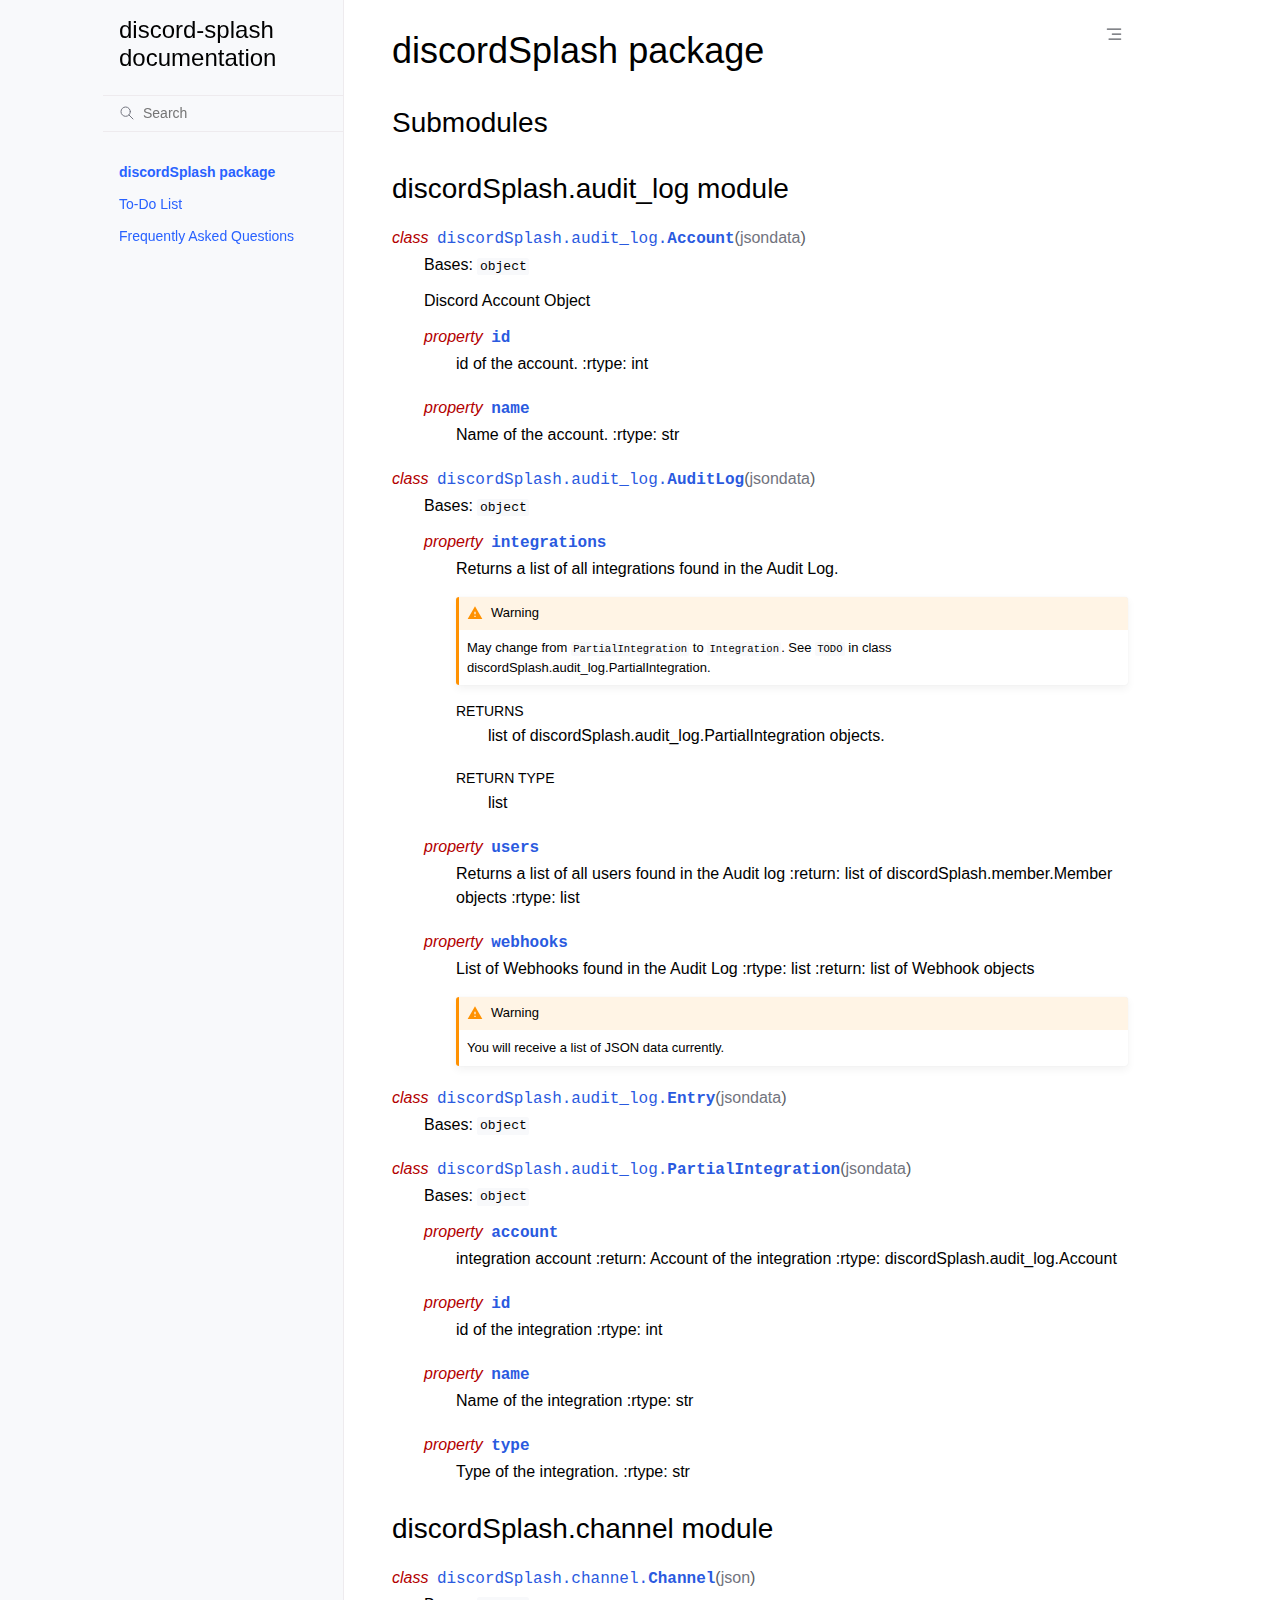
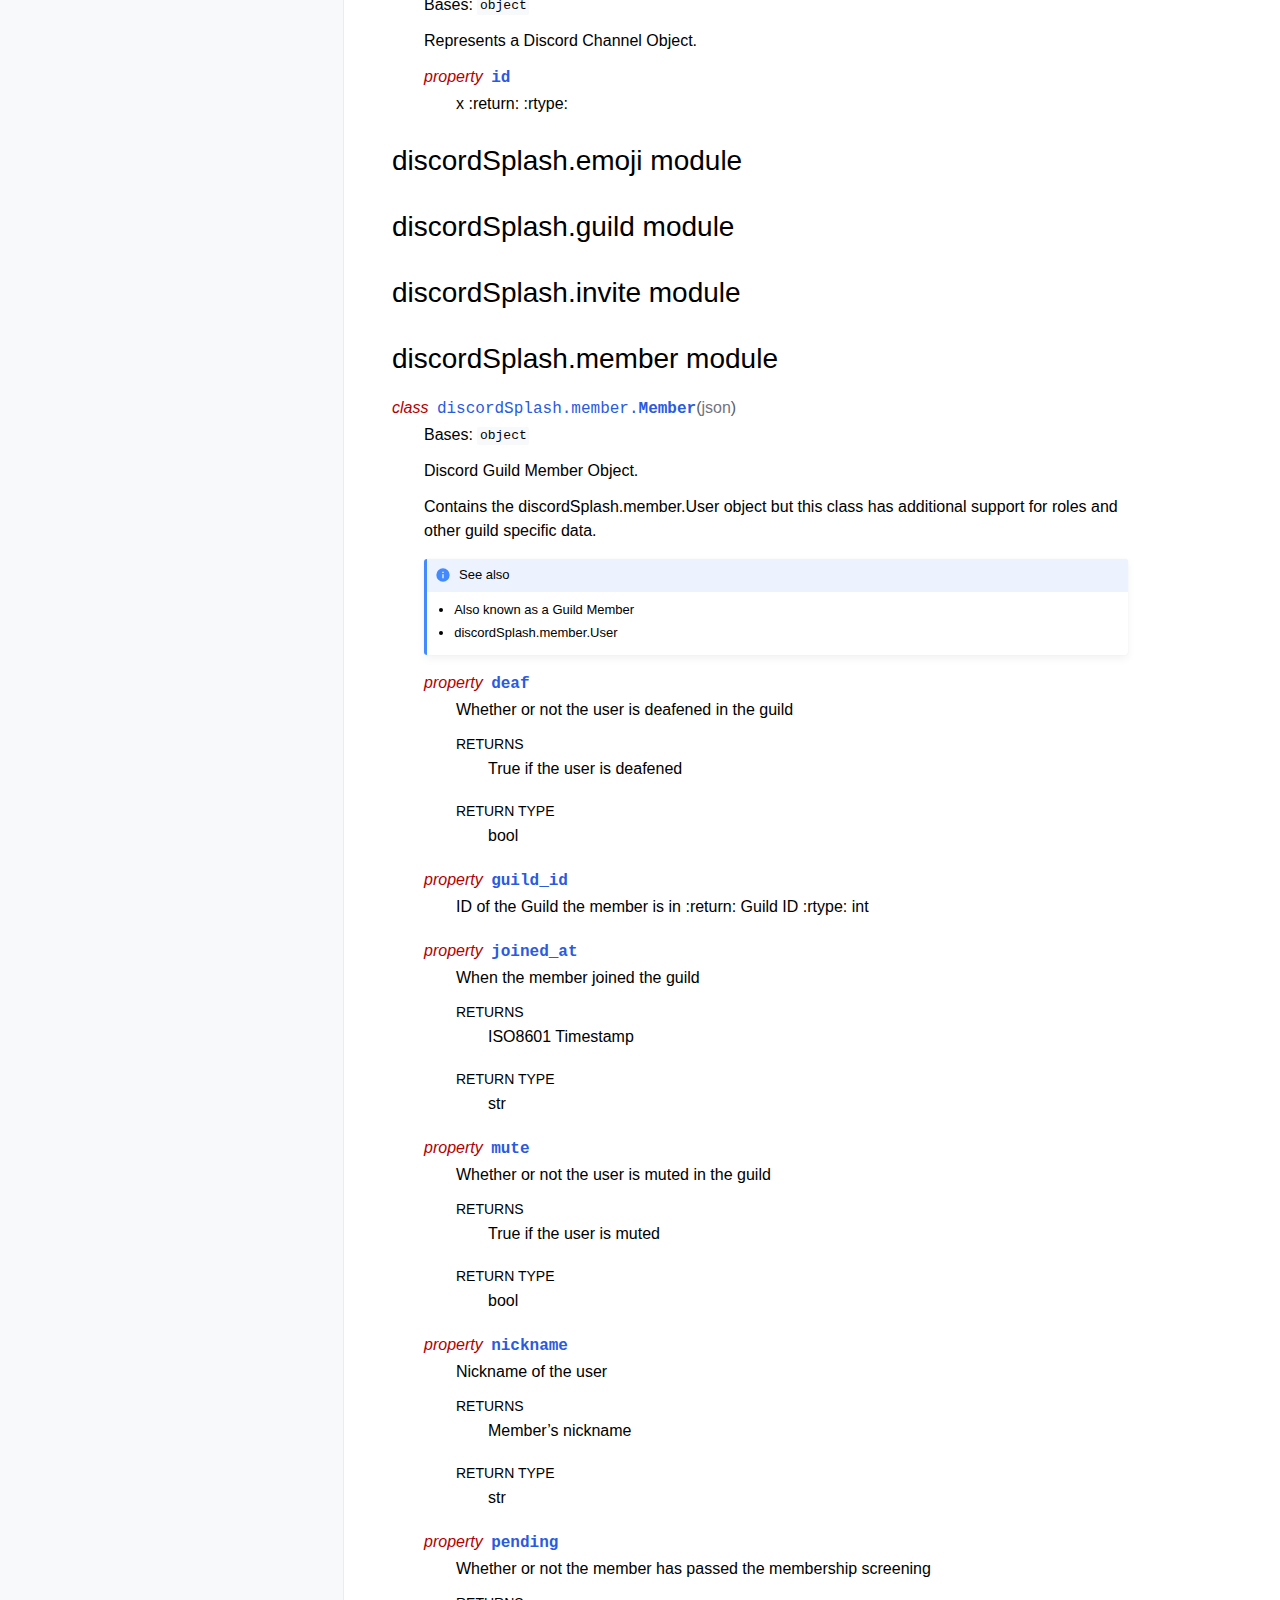
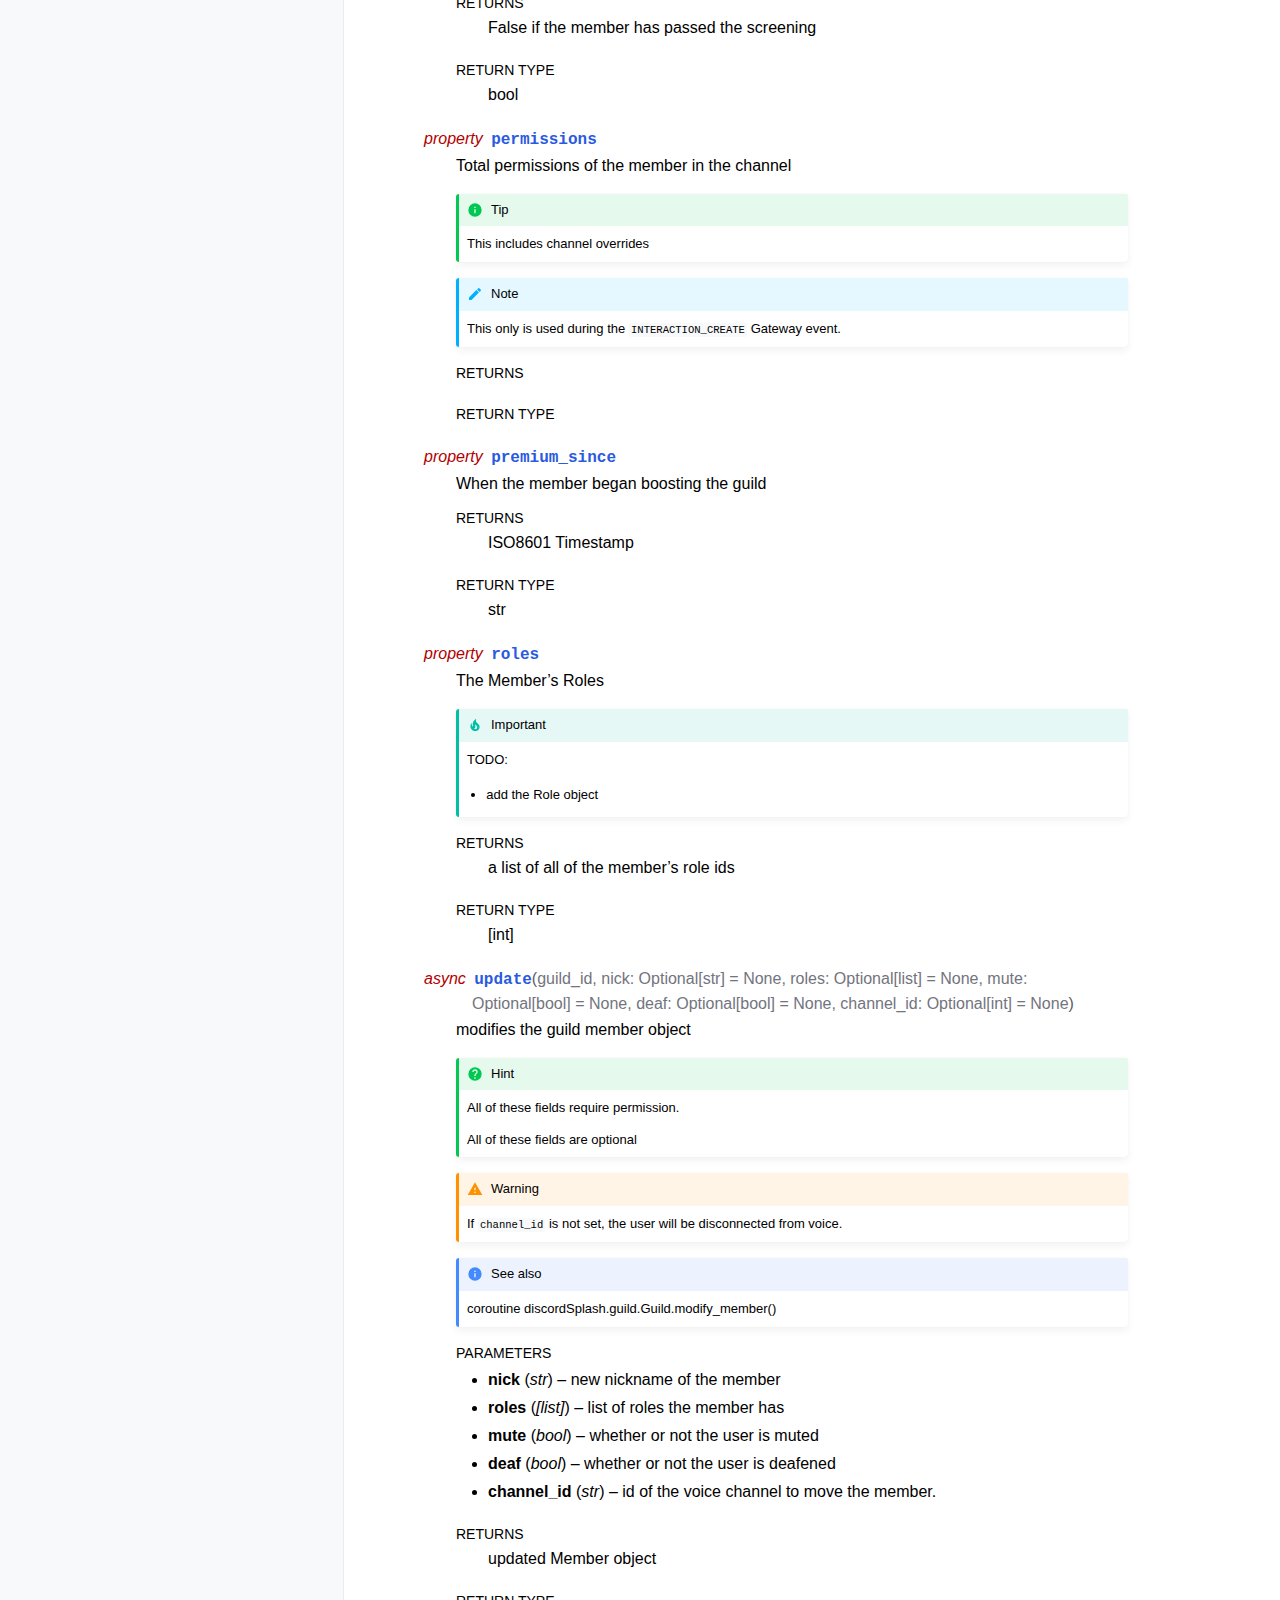
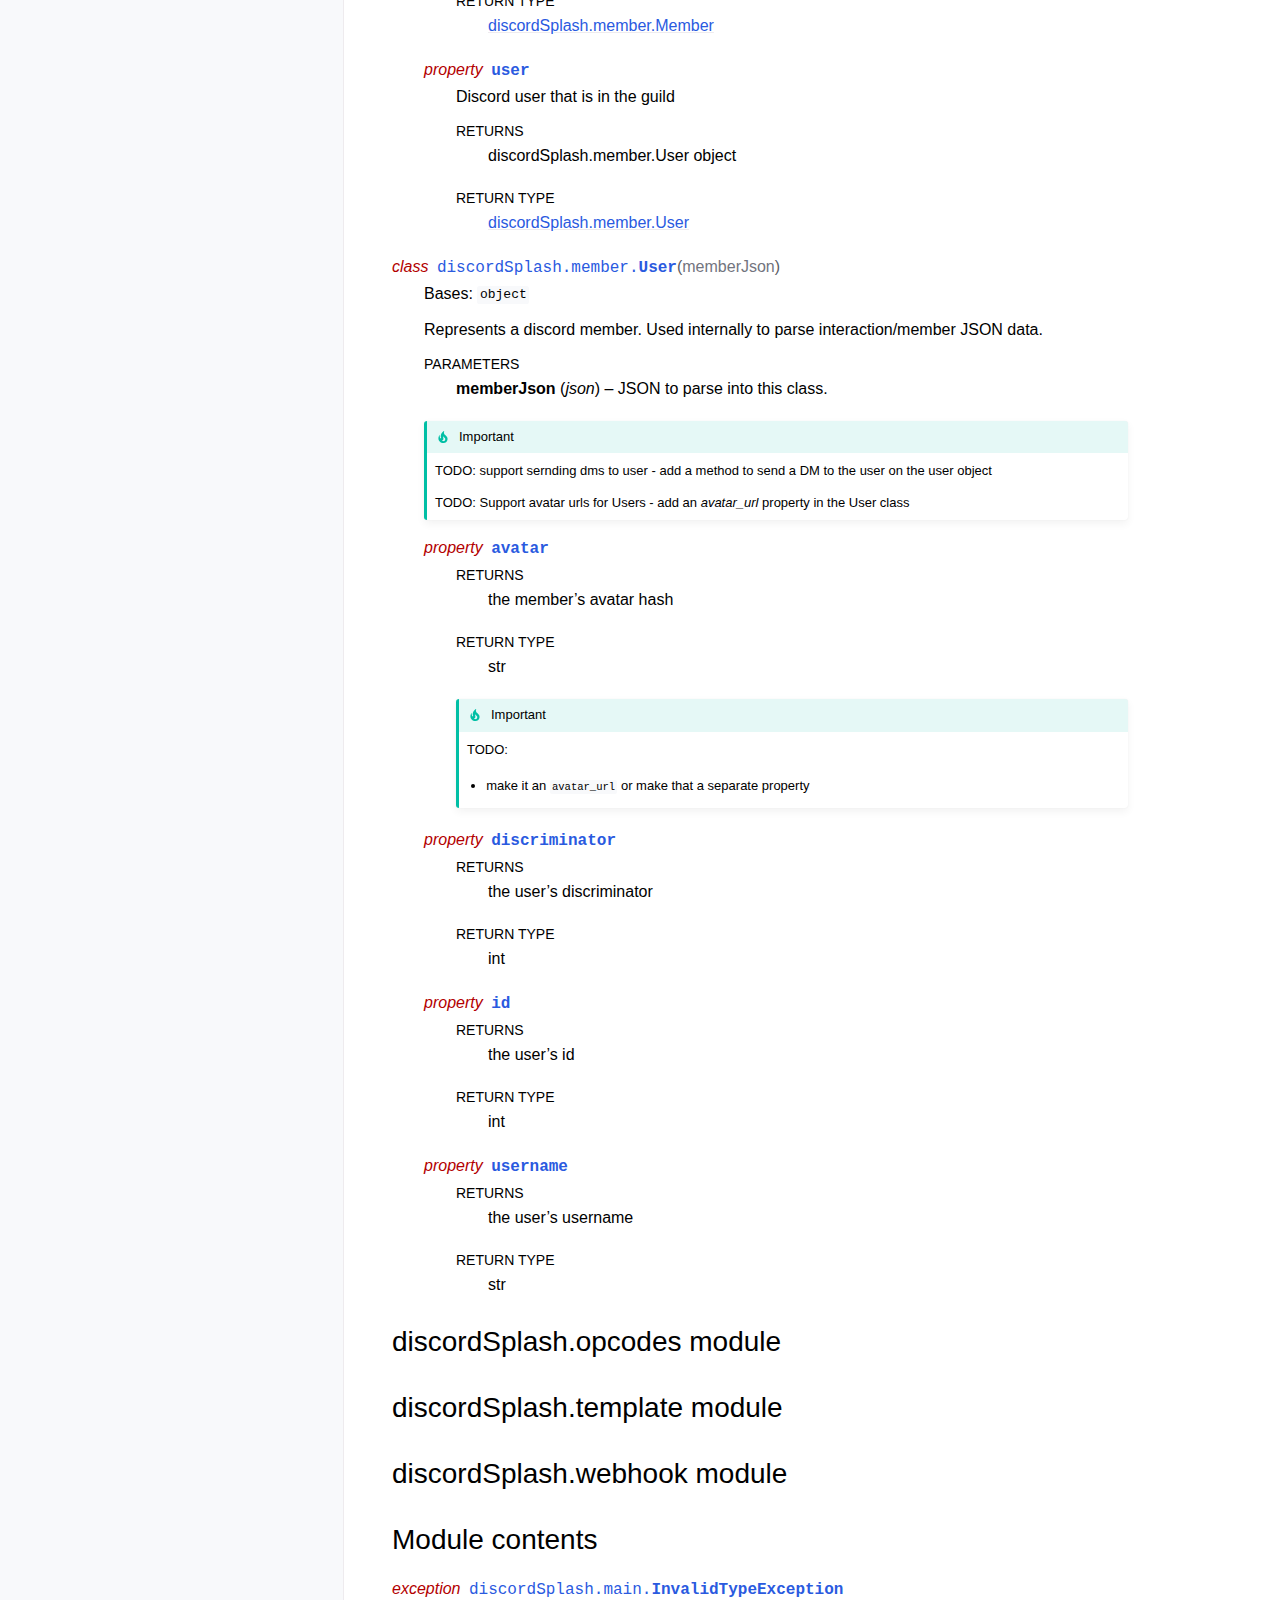
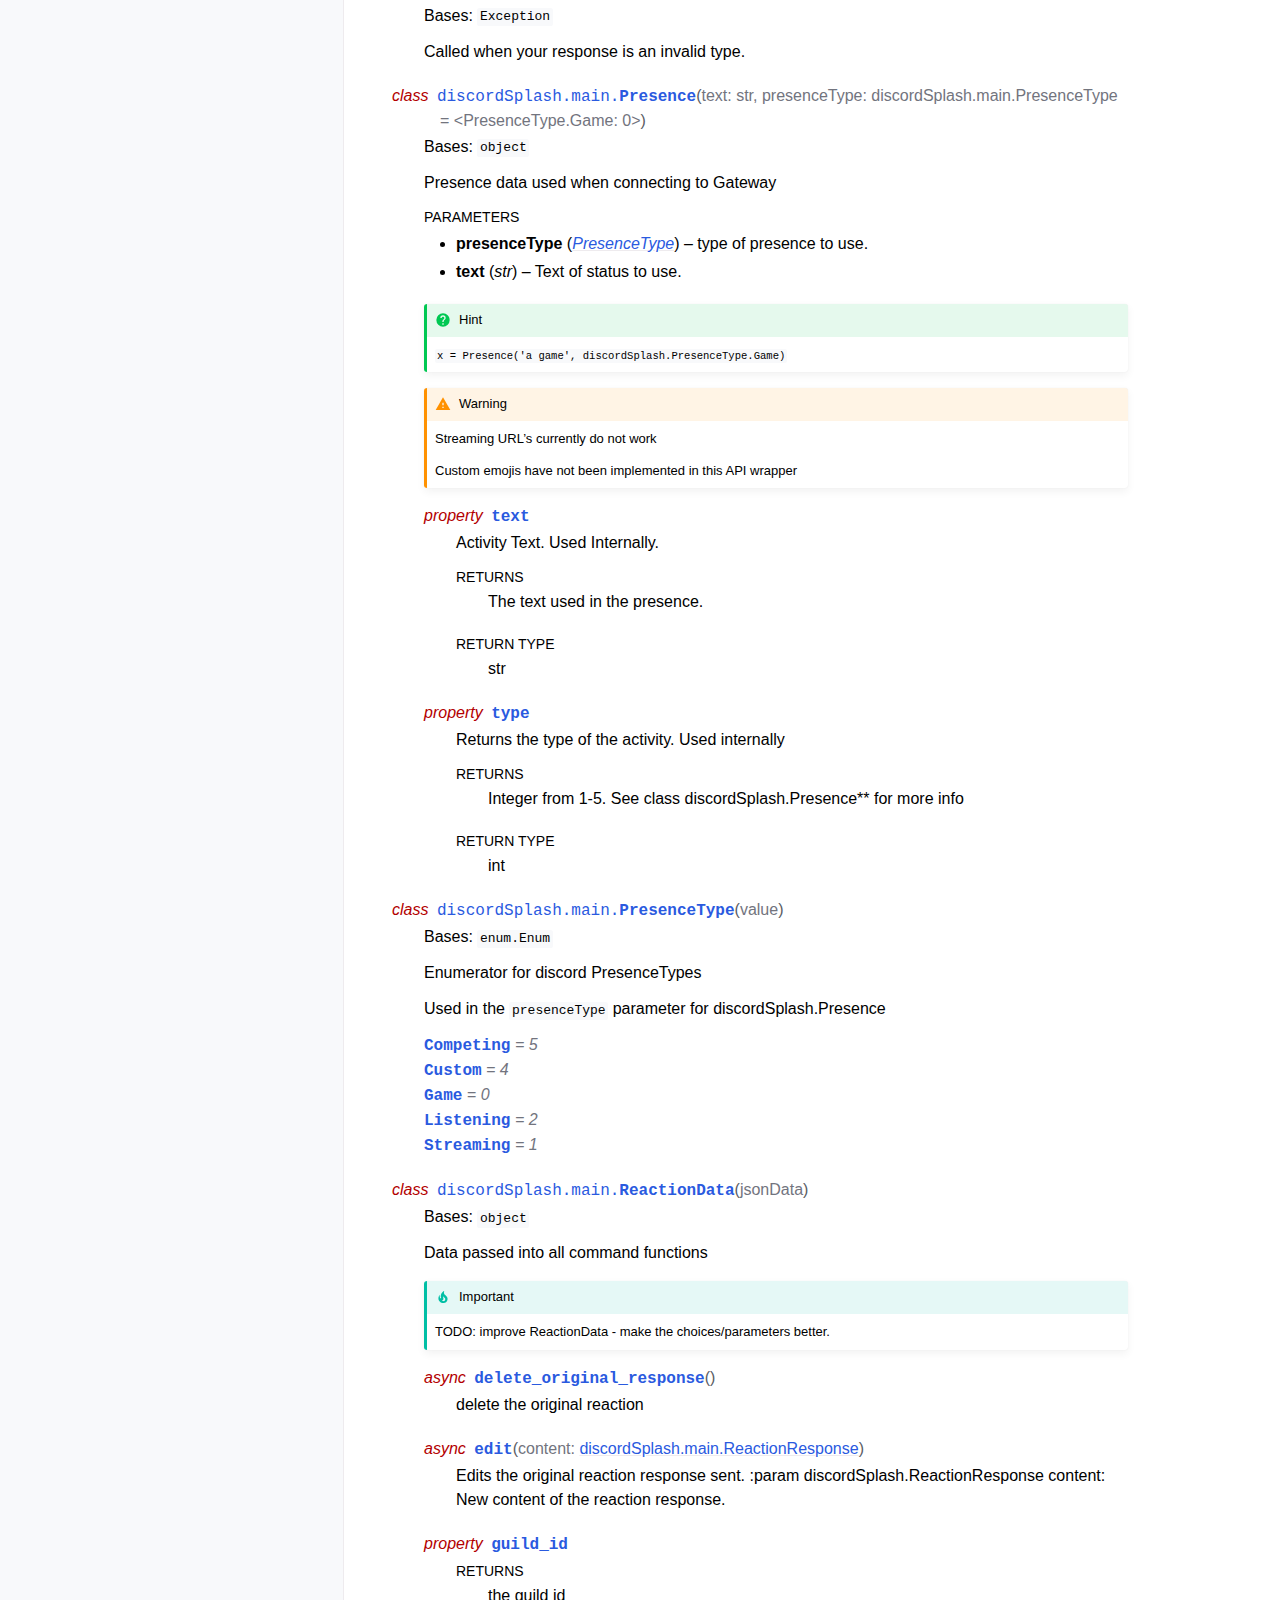
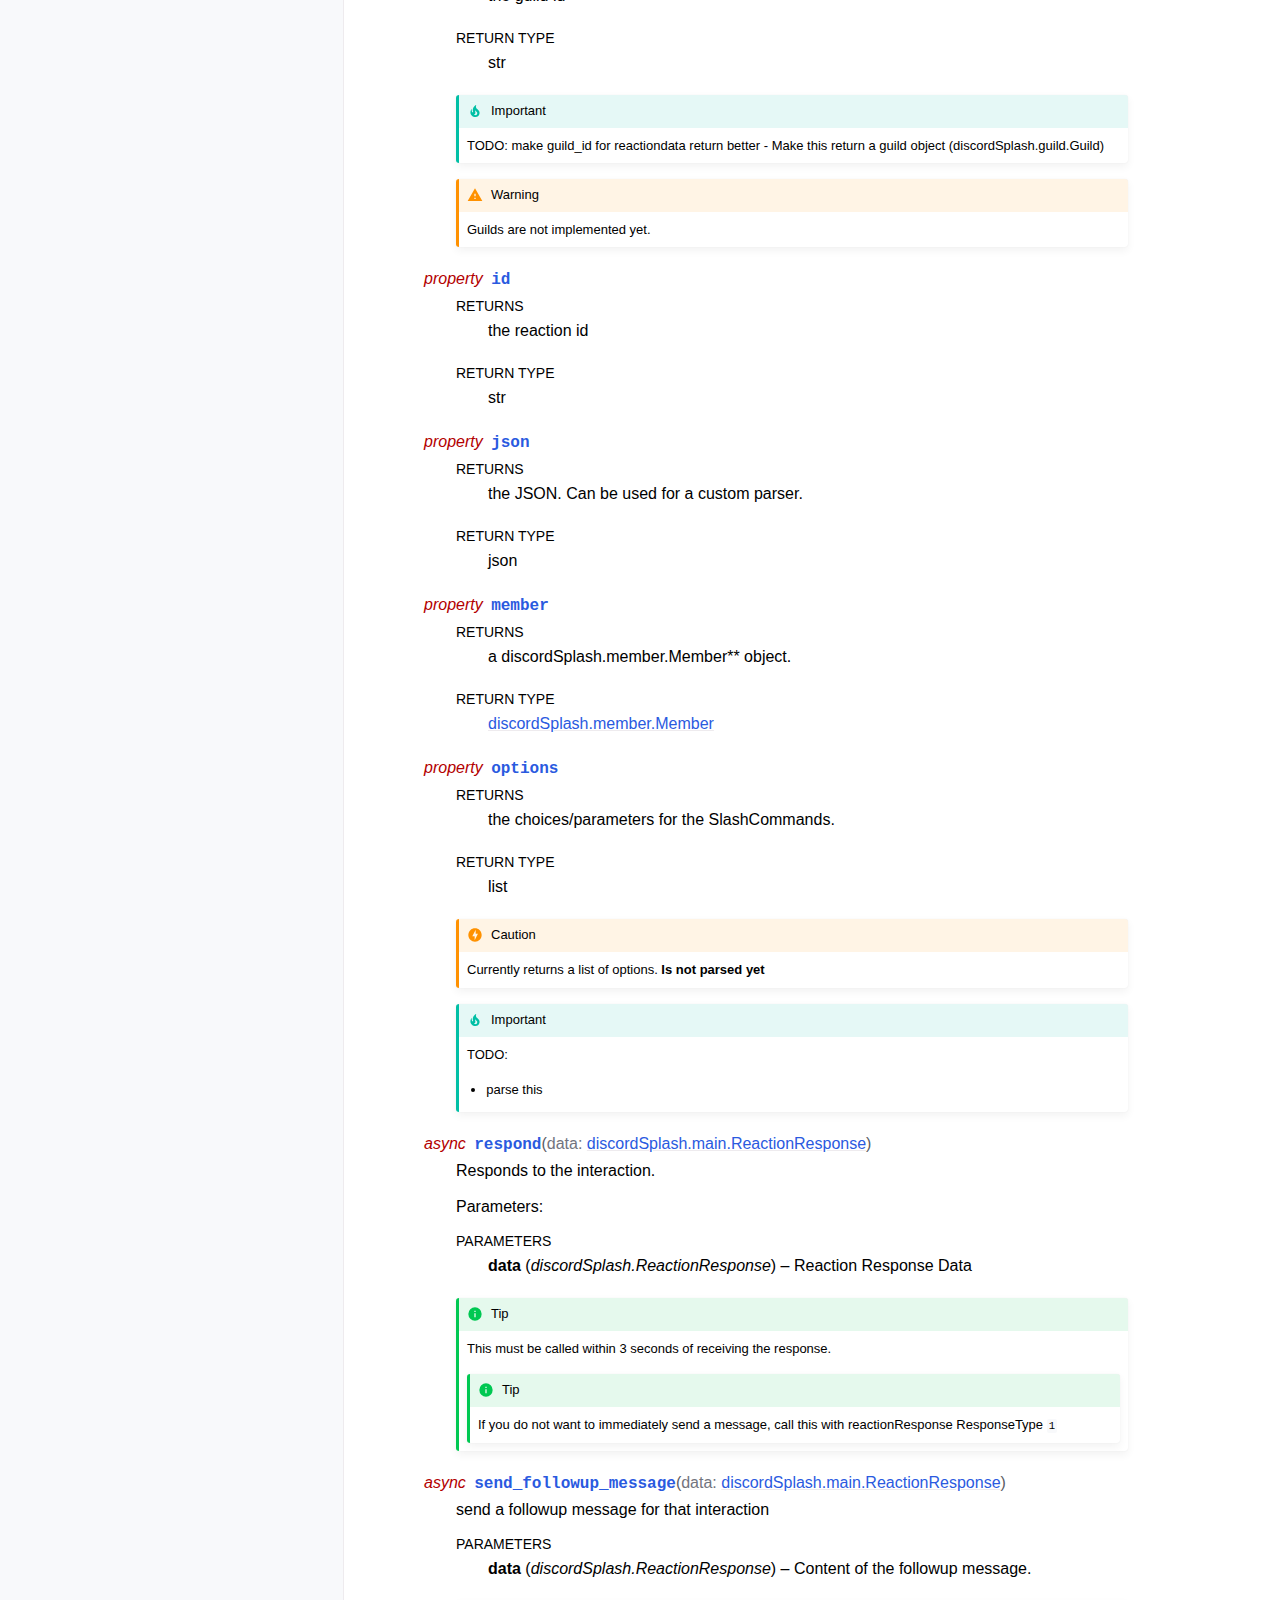
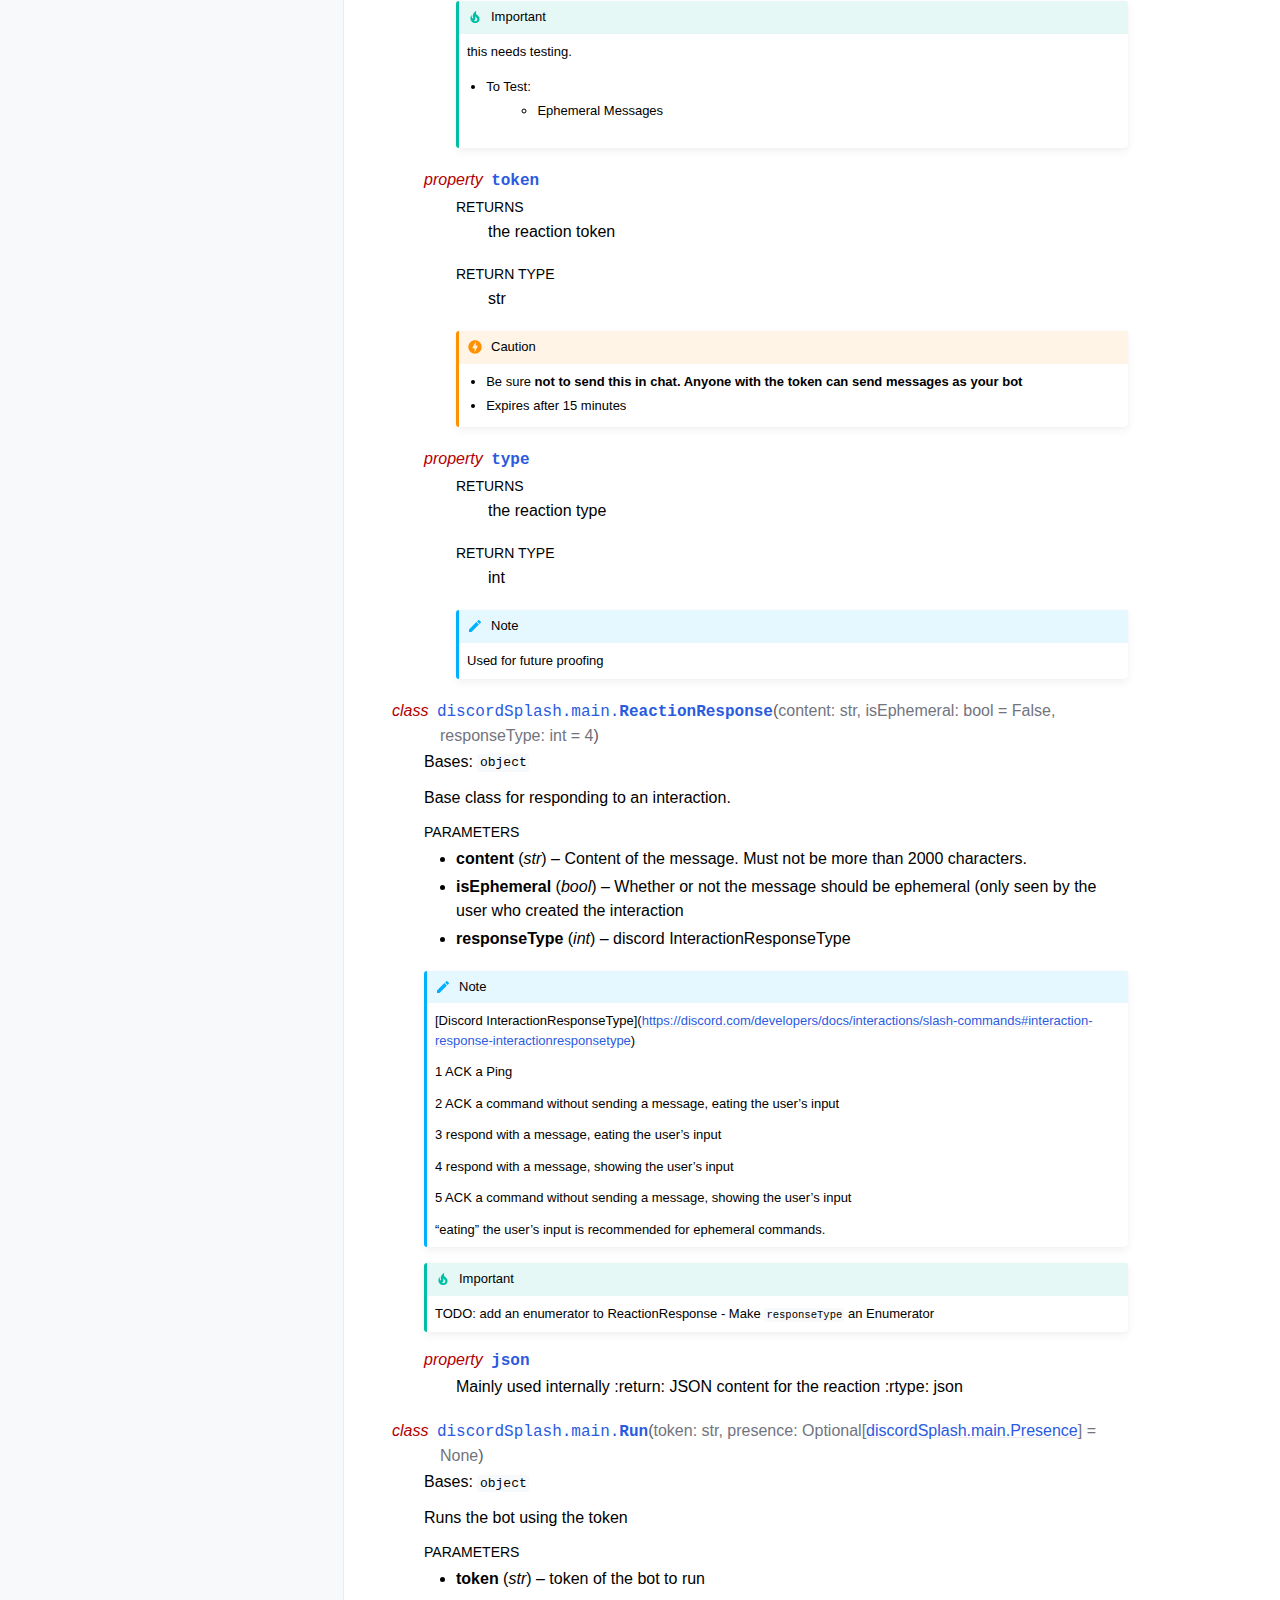
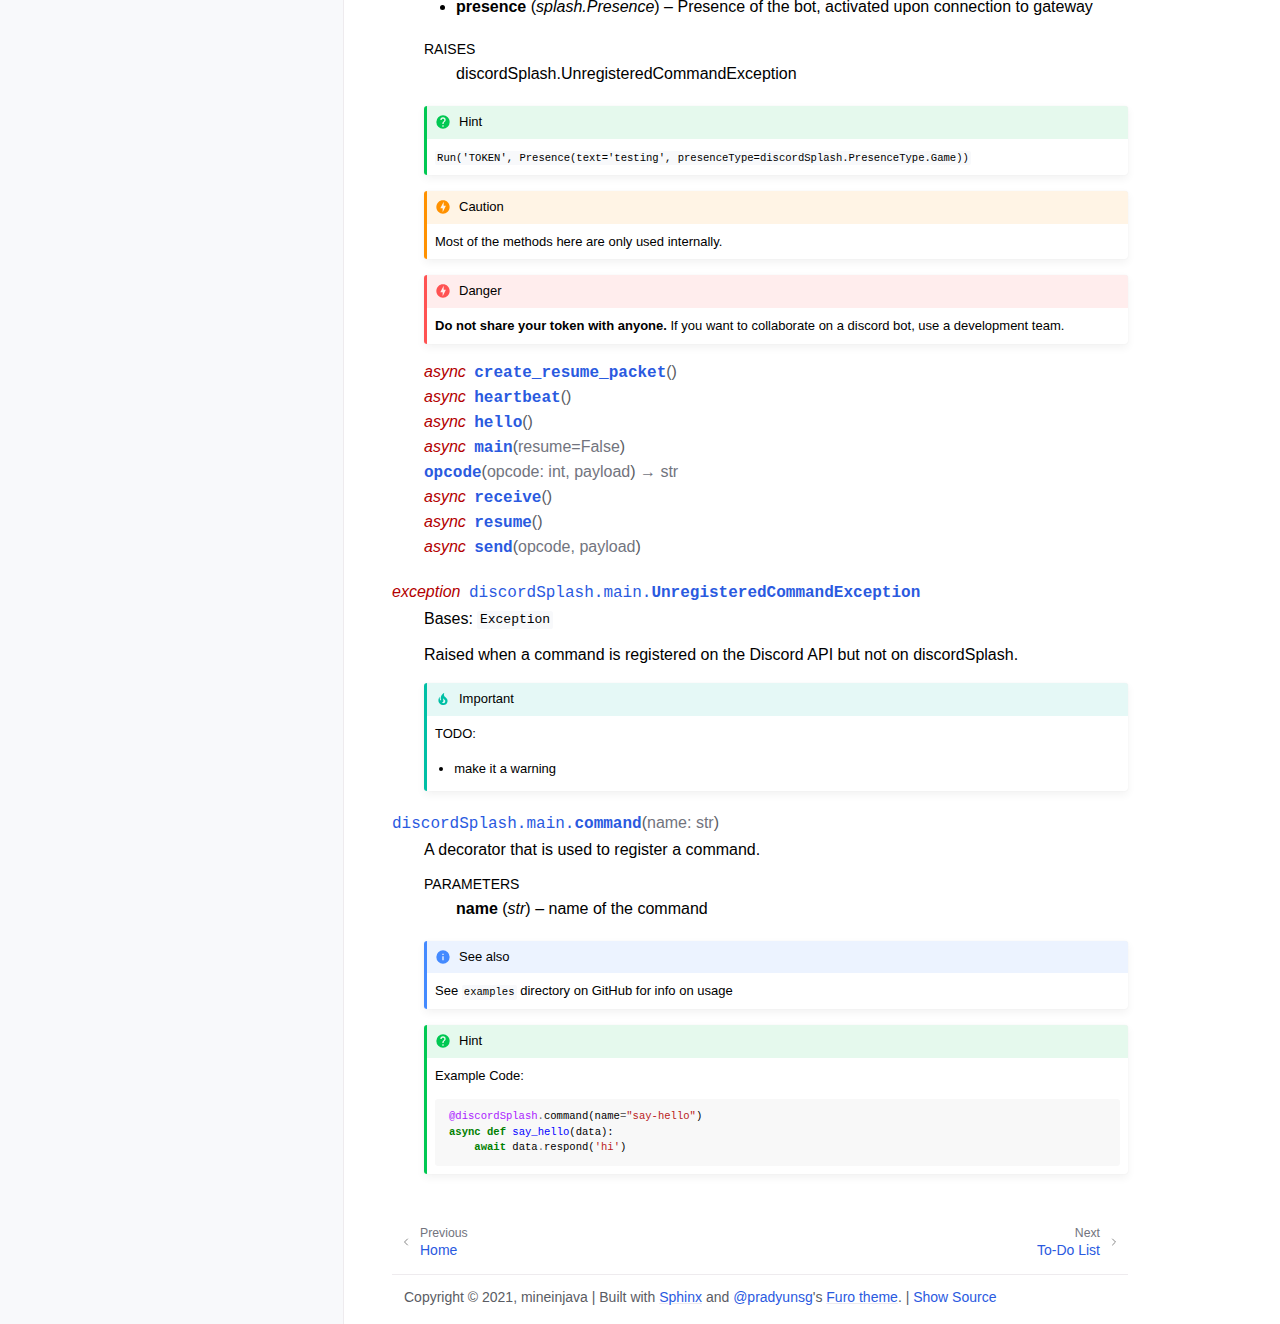
==== commit d47c04d3: "Add followup data support and remove TODO's" ====
--- a/docs/_build/html/discordSplash.html
+++ b/docs/_build/html/discordSplash.html
@@ -249,843 +249,8 @@
 <div class="section" id="module-discordSplash.emoji">
 <span id="discordsplash-emoji-module"></span><h2>discordSplash.emoji module<a class="headerlink" href="#module-discordSplash.emoji" title="Permalink to this headline">¶</a></h2>
 </div>
-<div class="section" id="module-discordSplash.guild">
-<span id="discordsplash-guild-module"></span><h2>discordSplash.guild module<a class="headerlink" href="#module-discordSplash.guild" title="Permalink to this headline">¶</a></h2>
-<dl class="py class">
-<dt id="discordSplash.guild.Guild">
-<em class="property"><span class="pre">class</span> </em><code class="sig-prename descclassname"><span class="pre">discordSplash.guild.</span></code><code class="sig-name descname"><span class="pre">Guild</span></code><span class="sig-paren">(</span><em class="sig-param"><span class="n"><span class="pre">jsondata</span></span></em><span class="sig-paren">)</span><a class="headerlink" href="#discordSplash.guild.Guild" title="Permalink to this definition">¶</a></dt>
-<dd><p>Bases: <code class="xref py py-class docutils literal notranslate"><span class="pre">object</span></code></p>
-<p>Class for a Discord Guild</p>
-<dl class="py method">
-<dt id="discordSplash.guild.Guild.afk_channel">
-<em class="property"><span class="pre">property</span> </em><code class="sig-name descname"><span class="pre">afk_channel</span></code><a class="headerlink" href="#discordSplash.guild.Guild.afk_channel" title="Permalink to this definition">¶</a></dt>
-<dd><p>id of the guild’s AFK channel</p>
-<dl class="field-list simple">
-<dt class="field-odd">Returns</dt>
-<dd class="field-odd"><p>AFK channel id</p>
-</dd>
-<dt class="field-even">Return type</dt>
-<dd class="field-even"><p>int</p>
-</dd>
-</dl>
-</dd></dl>
-<dl class="py method">
-<dt id="discordSplash.guild.Guild.afk_timeout">
-<em class="property"><span class="pre">property</span> </em><code class="sig-name descname"><span class="pre">afk_timeout</span></code><a class="headerlink" href="#discordSplash.guild.Guild.afk_timeout" title="Permalink to this definition">¶</a></dt>
-<dd><p>Time that it takes to be moved into an AFK channel</p>
-<dl class="field-list simple">
-<dt class="field-odd">Returns</dt>
-<dd class="field-odd"><p>Time, in seconds, of the AFK timeout</p>
-</dd>
-<dt class="field-even">Return type</dt>
-<dd class="field-even"><p>int</p>
-</dd>
-</dl>
-</dd></dl>
-<dl class="py method">
-<dt id="discordSplash.guild.Guild.create_channel">
-<em class="property"><span class="pre">async</span> </em><code class="sig-name descname"><span class="pre">create_channel</span></code><span class="sig-paren">(</span><em class="sig-param"><span class="n"><span class="pre">name</span></span><span class="p"><span class="pre">:</span></span> <span class="n"><span class="pre">str</span></span></em>, <em class="sig-param"><span class="n"><span class="pre">type</span></span><span class="p"><span class="pre">:</span></span> <span class="n"><span class="pre">int</span></span></em>, <em class="sig-param"><span class="n"><span class="pre">topic</span></span><span class="p"><span class="pre">:</span></span> <span class="n"><span class="pre">Optional</span><span class="p"><span class="pre">[</span></span><span class="pre">str</span><span class="p"><span class="pre">]</span></span></span> <span class="o"><span class="pre">=</span></span> <span class="default_value"><span class="pre">None</span></span></em>, <em class="sig-param"><span class="n"><span class="pre">bitrate</span></span><span class="p"><span class="pre">:</span></span> <span class="n"><span class="pre">Optional</span><span class="p"><span class="pre">[</span></span><span class="pre">int</span><span class="p"><span class="pre">]</span></span></span> <span class="o"><span class="pre">=</span></span> <span class="default_value"><span class="pre">None</span></span></em>, <em class="sig-param"><span class="n"><span class="pre">user_limit</span></span><span class="p"><span class="pre">:</span></span> <span class="n"><span class="pre">Optional</span><span class="p"><span class="pre">[</span></span><span class="pre">int</span><span class="p"><span class="pre">]</span></span></span> <span class="o"><span class="pre">=</span></span> <span class="default_value"><span class="pre">None</span></span></em>, <em class="sig-param"><span class="n"><span class="pre">rate_limit_per_user</span></span><span class="p"><span class="pre">:</span></span> <span class="n"><span class="pre">int</span></span> <span class="o"><span class="pre">=</span></span> <span class="default_value"><span class="pre">0</span></span></em>, <em class="sig-param"><span class="n"><span class="pre">position</span></span><span class="p"><span class="pre">:</span></span> <span class="n"><span class="pre">Optional</span><span class="p"><span class="pre">[</span></span><span class="pre">int</span><span class="p"><span class="pre">]</span></span></span> <span class="o"><span class="pre">=</span></span> <span class="default_value"><span class="pre">None</span></span></em>, <em class="sig-param"><span class="n"><span class="pre">permission_overwrites</span></span><span class="o"><span class="pre">=</span></span><span class="default_value"><span class="pre">None</span></span></em>, <em class="sig-param"><span class="n"><span class="pre">parent_id</span></span><span class="p"><span class="pre">:</span></span> <span class="n"><span class="pre">Optional</span><span class="p"><span class="pre">[</span></span><span class="pre">int</span><span class="p"><span class="pre">]</span></span></span> <span class="o"><span class="pre">=</span></span> <span class="default_value"><span class="pre">None</span></span></em>, <em class="sig-param"><span class="n"><span class="pre">nsfw</span></span><span class="p"><span class="pre">:</span></span> <span class="n"><span class="pre">Optional</span><span class="p"><span class="pre">[</span></span><span class="pre">bool</span><span class="p"><span class="pre">]</span></span></span> <span class="o"><span class="pre">=</span></span> <span class="default_value"><span class="pre">None</span></span></em><span class="sig-paren">)</span><a class="headerlink" href="#discordSplash.guild.Guild.create_channel" title="Permalink to this definition">¶</a></dt>
-<dd><p>Creates a channel in the guild.</p>
-<div class="admonition tip">
-<p class="admonition-title">Tip</p>
-<p>Some parameters here are only for voice/text channels.</p>
-<p>Only Text:</p>
-<ul class="simple">
-<li><p><code class="docutils literal notranslate"><span class="pre">topic</span></code></p></li>
-<li><p><code class="docutils literal notranslate"><span class="pre">rate_limit_per_user</span></code></p></li>
-</ul>
-<p>Only Voice:</p>
-<ul class="simple">
-<li><p><code class="docutils literal notranslate"><span class="pre">bitrate</span></code></p></li>
-<li><p><code class="docutils literal notranslate"><span class="pre">user_limit</span></code></p></li>
-</ul>
-</div>
-<dl class="field-list simple">
-<dt class="field-odd">Parameters</dt>
-<dd class="field-odd"><ul class="simple">
-<li><p><strong>name</strong> (<em>str</em>) – name of the channel</p></li>
-<li><p><strong>type</strong> (<em>int</em>) – type of the channel</p></li>
-<li><p><strong>topic</strong> (<em>str</em>) – Channel topic/description</p></li>
-<li><p><strong>bitrate</strong> (<em>int</em>) – bitrate (in bits) of the channel</p></li>
-<li><p><strong>user_limit</strong> (<em>int</em>) – limit for number of users that can join the voice channel</p></li>
-<li><p><strong>rate_limit_per_user</strong> (<em>str</em>) – cooldown (slowmode) between sending messages</p></li>
-<li><p><strong>permission_overwrites</strong> – permission overwrites for the channel TODO: Implement this</p></li>
-<li><p><strong>position</strong> (<em>int</em>) – channel order position number</p></li>
-<li><p><strong>parent_id</strong> (<em>int</em>) – id of the parent channel category</p></li>
-<li><p><strong>nsfw</strong> (<em>bool</em>) – whether the channel is nsfw or not</p></li>
-</ul>
-</dd>
-</dl>
-</dd></dl>
-<dl class="py method">
-<dt id="discordSplash.guild.Guild.default_message_notifications">
-<em class="property"><span class="pre">property</span> </em><code class="sig-name descname"><span class="pre">default_message_notifications</span></code><a class="headerlink" href="#discordSplash.guild.Guild.default_message_notifications" title="Permalink to this definition">¶</a></dt>
-<dd><p>Default message notification level</p>
-<div class="admonition important">
-<p class="admonition-title">Important</p>
-<p>TODO:</p>
-<ul class="simple">
-<li><p>Make it an ENUM</p></li>
-</ul>
-</div>
-<dl class="field-list simple">
-<dt class="field-odd">Returns</dt>
-<dd class="field-odd"><p>Default message notification level for the guild</p>
-</dd>
-<dt class="field-even">Return type</dt>
-<dd class="field-even"><p>int</p>
-</dd>
-</dl>
-</dd></dl>
-<dl class="py method">
-<dt id="discordSplash.guild.Guild.delete">
-<em class="property"><span class="pre">async</span> </em><code class="sig-name descname"><span class="pre">delete</span></code><span class="sig-paren">(</span><span class="sig-paren">)</span><a class="headerlink" href="#discordSplash.guild.Guild.delete" title="Permalink to this definition">¶</a></dt>
-<dd><p>deletes the guild</p>
-<p>bot must be guild owner</p>
-</dd></dl>
-<dl class="py method">
-<dt id="discordSplash.guild.Guild.discovery_splash">
-<em class="property"><span class="pre">property</span> </em><code class="sig-name descname"><span class="pre">discovery_splash</span></code><a class="headerlink" href="#discordSplash.guild.Guild.discovery_splash" title="Permalink to this definition">¶</a></dt>
-<dd><p>Discovery Splash hash</p>
-<dl class="field-list simple">
-<dt class="field-odd">Returns</dt>
-<dd class="field-odd"><p>hash of the Discovery Splash image</p>
-</dd>
-<dt class="field-even">Return type</dt>
-<dd class="field-even"><p>str</p>
-</dd>
-</dl>
-</dd></dl>
-<dl class="py method">
-<dt id="discordSplash.guild.Guild.explicit_content_filter">
-<em class="property"><span class="pre">property</span> </em><code class="sig-name descname"><span class="pre">explicit_content_filter</span></code><a class="headerlink" href="#discordSplash.guild.Guild.explicit_content_filter" title="Permalink to this definition">¶</a></dt>
-<dd><p>Level of content scanning in the guild</p>
-<dl class="field-list simple">
-<dt class="field-odd">Returns</dt>
-<dd class="field-odd"><p>Level of content scanning and auto-deletion in the guild</p>
-</dd>
-<dt class="field-even">Return type</dt>
-<dd class="field-even"><p>int</p>
-</dd>
-</dl>
-</dd></dl>
-<dl class="py method">
-<dt id="discordSplash.guild.Guild.features">
-<em class="property"><span class="pre">property</span> </em><code class="sig-name descname"><span class="pre">features</span></code><a class="headerlink" href="#discordSplash.guild.Guild.features" title="Permalink to this definition">¶</a></dt>
-<dd><p>All features found in the guild</p>
-<div class="admonition important">
-<p class="admonition-title">Important</p>
-<p>TODO:</p>
-<ul class="simple">
-<li><p>Make it an enum</p></li>
-</ul>
-</div>
-<dl class="field-list simple">
-<dt class="field-odd">Returns</dt>
-<dd class="field-odd"><p>a list of guild feature strings</p>
-</dd>
-<dt class="field-even">Return type</dt>
-<dd class="field-even"><p>list</p>
-</dd>
-</dl>
-</dd></dl>
-<dl class="py method">
-<dt id="discordSplash.guild.Guild.get_all_channels">
-<em class="property"><span class="pre">async</span> </em><code class="sig-name descname"><span class="pre">get_all_channels</span></code><span class="sig-paren">(</span><span class="sig-paren">)</span><a class="headerlink" href="#discordSplash.guild.Guild.get_all_channels" title="Permalink to this definition">¶</a></dt>
-<dd><p>gets all channels in a guild</p>
-<dl class="field-list simple">
-<dt class="field-odd">Returns</dt>
-<dd class="field-odd"><p>list of guild channel objects</p>
-</dd>
-<dt class="field-even">Return type</dt>
-<dd class="field-even"><p>[<a class="reference internal" href="#discordSplash.channel.Channel" title="discordSplash.channel.Channel">discordSplash.channel.Channel</a>]</p>
-</dd>
-</dl>
-</dd></dl>
-<dl class="py method">
-<dt id="discordSplash.guild.Guild.get_member">
-<em class="property"><span class="pre">async</span> </em><code class="sig-name descname"><span class="pre">get_member</span></code><span class="sig-paren">(</span><em class="sig-param"><span class="n"><span class="pre">id_</span></span></em><span class="sig-paren">)</span><a class="headerlink" href="#discordSplash.guild.Guild.get_member" title="Permalink to this definition">¶</a></dt>
-<dd><p>gets a Member from their id</p>
-<div class="admonition seealso">
-<p class="admonition-title">See also</p>
-<p>discordSplash.member.Member</p>
-<p>discordSplash.guild.get_all_members()</p>
-</div>
-<dl class="field-list simple">
-<dt class="field-odd">Parameters</dt>
-<dd class="field-odd"><p><strong>id</strong> (<em>int</em>) – ID of the member you want to fetch</p>
-</dd>
-<dt class="field-even">Returns</dt>
-<dd class="field-even"><p>Guild member of the id</p>
-</dd>
-<dt class="field-odd">Return type</dt>
-<dd class="field-odd"><p><a class="reference internal" href="#discordSplash.member.Member" title="discordSplash.member.Member">discordSplash.member.Member</a></p>
-</dd>
-</dl>
-</dd></dl>
-<dl class="py method">
-<dt id="discordSplash.guild.Guild.get_members">
-<em class="property"><span class="pre">async</span> </em><code class="sig-name descname"><span class="pre">get_members</span></code><span class="sig-paren">(</span><span class="sig-paren">)</span><a class="headerlink" href="#discordSplash.guild.Guild.get_members" title="Permalink to this definition">¶</a></dt>
-<dd><p>gets all members in a guild</p>
-<div class="admonition warning">
-<p class="admonition-title">Warning</p>
-<p>This may be part of privileged intents in the future.</p>
-</div>
-<dl class="field-list simple">
-<dt class="field-odd">Returns</dt>
-<dd class="field-odd"><p>list of all members found in the guild</p>
-</dd>
-<dt class="field-even">Return type</dt>
-<dd class="field-even"><p>[<a class="reference internal" href="#discordSplash.member.Member" title="discordSplash.member.Member">discordSplash.member.Member</a>]</p>
-</dd>
-</dl>
-</dd></dl>
-<dl class="py method">
-<dt id="discordSplash.guild.Guild.get_preview">
-<em class="property"><span class="pre">async</span> </em><code class="sig-name descname"><span class="pre">get_preview</span></code><span class="sig-paren">(</span><span class="sig-paren">)</span><a class="headerlink" href="#discordSplash.guild.Guild.get_preview" title="Permalink to this definition">¶</a></dt>
-<dd><p>Gets a Guild Preview Object for the guild.</p>
-<dl class="field-list simple">
-<dt class="field-odd">Returns</dt>
-<dd class="field-odd"><p>guild preview object for the guild</p>
-</dd>
-<dt class="field-even">Return type</dt>
-<dd class="field-even"><p><a class="reference internal" href="#discordSplash.guild.GuildPreview" title="discordSplash.guild.GuildPreview">discordSplash.guild.GuildPreview</a></p>
-</dd>
-</dl>
-</dd></dl>
-<dl class="py method">
-<dt id="discordSplash.guild.Guild.icon">
-<em class="property"><span class="pre">property</span> </em><code class="sig-name descname"><span class="pre">icon</span></code><a class="headerlink" href="#discordSplash.guild.Guild.icon" title="Permalink to this definition">¶</a></dt>
-<dd><p>Icon hash for the guild</p>
-<div class="admonition important">
-<p class="admonition-title">Important</p>
-<p>TODO:</p>
-<ul class="simple">
-<li><p>Make an <code class="docutils literal notranslate"><span class="pre">icon_url</span></code> property</p></li>
-</ul>
-</div>
-<dl class="field-list simple">
-<dt class="field-odd">Returns</dt>
-<dd class="field-odd"><p>Icon hash for the guild</p>
-</dd>
-<dt class="field-even">Return type</dt>
-<dd class="field-even"><p>str</p>
-</dd>
-</dl>
-</dd></dl>
-<dl class="py method">
-<dt id="discordSplash.guild.Guild.icon_hash">
-<em class="property"><span class="pre">property</span> </em><code class="sig-name descname"><span class="pre">icon_hash</span></code><a class="headerlink" href="#discordSplash.guild.Guild.icon_hash" title="Permalink to this definition">¶</a></dt>
-<dd><p>Icon hash for the guild if the guild is in a template object</p>
-<div class="admonition warning">
-<p class="admonition-title">Warning</p>
-<p>I dont quite understand this. Please open a PR on this</p>
-</div>
-<dl class="field-list simple">
-<dt class="field-odd">Returns</dt>
-<dd class="field-odd"><p>icon hash of the guild</p>
-</dd>
-<dt class="field-even">Return type</dt>
-<dd class="field-even"><p>str</p>
-</dd>
-</dl>
-</dd></dl>
-<dl class="py method">
-<dt id="discordSplash.guild.Guild.id">
-<em class="property"><span class="pre">property</span> </em><code class="sig-name descname"><span class="pre">id</span></code><a class="headerlink" href="#discordSplash.guild.Guild.id" title="Permalink to this definition">¶</a></dt>
-<dd><p>Returns the Guild’s id</p>
-<dl class="field-list simple">
-<dt class="field-odd">Returns</dt>
-<dd class="field-odd"><p>id of the guild represented in this object</p>
-</dd>
-<dt class="field-even">Return type</dt>
-<dd class="field-even"><p>int</p>
-</dd>
-</dl>
-</dd></dl>
-<dl class="py method">
-<dt id="discordSplash.guild.Guild.invite_splash">
-<em class="property"><span class="pre">property</span> </em><code class="sig-name descname"><span class="pre">invite_splash</span></code><a class="headerlink" href="#discordSplash.guild.Guild.invite_splash" title="Permalink to this definition">¶</a></dt>
-<dd><p>Splash background image for the guild
-Appears when joining a guild from a web browser.</p>
-<dl class="field-list simple">
-<dt class="field-odd">Returns</dt>
-<dd class="field-odd"><p>Image hash for the background image</p>
-</dd>
-<dt class="field-even">Return type</dt>
-<dd class="field-even"><p>str</p>
-</dd>
-</dl>
-</dd></dl>
-<dl class="py method">
-<dt id="discordSplash.guild.Guild.is_owner">
-<em class="property"><span class="pre">property</span> </em><code class="sig-name descname"><span class="pre">is_owner</span></code><a class="headerlink" href="#discordSplash.guild.Guild.is_owner" title="Permalink to this definition">¶</a></dt>
-<dd><p>Is the bot the Guild owner?</p>
-<dl class="field-list simple">
-<dt class="field-odd">Returns</dt>
-<dd class="field-odd"><p>whether or not the bot is the guild owner</p>
-</dd>
-<dt class="field-even">Return type</dt>
-<dd class="field-even"><p>bool</p>
-</dd>
-</dl>
-</dd></dl>
-<dl class="py method">
-<dt id="discordSplash.guild.Guild.mfa_level">
-<em class="property"><span class="pre">property</span> </em><code class="sig-name descname"><span class="pre">mfa_level</span></code><a class="headerlink" href="#discordSplash.guild.Guild.mfa_level" title="Permalink to this definition">¶</a></dt>
-<dd><p>Required MFA level for the guild</p>
-<dl class="field-list simple">
-<dt class="field-odd">Returns</dt>
-<dd class="field-odd"><p>MFA level for the guild</p>
-</dd>
-<dt class="field-even">Return type</dt>
-<dd class="field-even"><p>int</p>
-</dd>
-</dl>
-</dd></dl>
-<dl class="py method">
-<dt id="discordSplash.guild.Guild.modify_channel_positions">
-<em class="property"><span class="pre">async</span> </em><code class="sig-name descname"><span class="pre">modify_channel_positions</span></code><span class="sig-paren">(</span><em class="sig-param"><span class="n"><span class="pre">data_list</span></span><span class="p"><span class="pre">:</span></span> <span class="n"><span class="pre">list</span></span></em><span class="sig-paren">)</span><a class="headerlink" href="#discordSplash.guild.Guild.modify_channel_positions" title="Permalink to this definition">¶</a></dt>
-<dd><p>Adjusts Channel Positions for a guild</p>
-<div class="admonition important">
-<p class="admonition-title">Important</p>
-<p>TODO:</p>
-<ul class="simple">
-<li><p>make the <code class="docutils literal notranslate"><span class="pre">data_list</span></code> parameter better (python object)</p></li>
-</ul>
-</div>
-<div class="admonition hint">
-<p class="admonition-title">Hint</p>
-<p>the <code class="docutils literal notranslate"><span class="pre">data_list</span></code> objects should look something like this:</p>
-<div class="highlight-json notranslate"><div class="highlight"><pre><span></span><span class="p">[</span>
-    <span class="p">{</span>
-        <span class="nt">"id"</span><span class="p">:</span> <span class="mi">2349892848243</span><span class="p">,</span>
-        <span class="nt">"position"</span><span class="p">:</span> <span class="mi">1</span>
-    <span class="p">},</span>
-    <span class="p">{</span>
-        <span class="nt">"id"</span><span class="p">:</span> <span class="mi">7182933290482</span><span class="p">,</span>
-        <span class="nt">"position"</span><span class="p">:</span> <span class="mi">0</span>
-    <span class="p">}</span>
-<span class="p">]</span>
-</pre></div>
-</div>
-</div>
-<dl class="field-list simple">
-<dt class="field-odd">Parameters</dt>
-<dd class="field-odd"><p><strong>data_list</strong> (<em>list</em>) – list of json objects for adjusting channel positions. Must be longer than 2.</p>
-</dd>
-<dt class="field-even">Raises</dt>
-<dd class="field-even"><p>discordSplash.guild.ListLengthError if the <code class="docutils literal notranslate"><span class="pre">data_list</span></code> parameter is too short.</p>
-</dd>
-</dl>
-</dd></dl>
-<dl class="py method">
-<dt id="discordSplash.guild.Guild.modify_member">
-<em class="property"><span class="pre">async</span> </em><code class="sig-name descname"><span class="pre">modify_member</span></code><span class="sig-paren">(</span><em class="sig-param"><span class="n"><span class="pre">id_</span></span></em>, <em class="sig-param"><span class="n"><span class="pre">nick</span></span><span class="p"><span class="pre">:</span></span> <span class="n"><span class="pre">Optional</span><span class="p"><span class="pre">[</span></span><span class="pre">str</span><span class="p"><span class="pre">]</span></span></span> <span class="o"><span class="pre">=</span></span> <span class="default_value"><span class="pre">None</span></span></em>, <em class="sig-param"><span class="n"><span class="pre">roles</span></span><span class="p"><span class="pre">:</span></span> <span class="n"><span class="pre">Optional</span><span class="p"><span class="pre">[</span></span><span class="pre">list</span><span class="p"><span class="pre">]</span></span></span> <span class="o"><span class="pre">=</span></span> <span class="default_value"><span class="pre">None</span></span></em>, <em class="sig-param"><span class="n"><span class="pre">mute</span></span><span class="p"><span class="pre">:</span></span> <span class="n"><span class="pre">Optional</span><span class="p"><span class="pre">[</span></span><span class="pre">bool</span><span class="p"><span class="pre">]</span></span></span> <span class="o"><span class="pre">=</span></span> <span class="default_value"><span class="pre">None</span></span></em>, <em class="sig-param"><span class="n"><span class="pre">deaf</span></span><span class="p"><span class="pre">:</span></span> <span class="n"><span class="pre">Optional</span><span class="p"><span class="pre">[</span></span><span class="pre">bool</span><span class="p"><span class="pre">]</span></span></span> <span class="o"><span class="pre">=</span></span> <span class="default_value"><span class="pre">None</span></span></em>, <em class="sig-param"><span class="n"><span class="pre">channel_id</span></span><span class="p"><span class="pre">:</span></span> <span class="n"><span class="pre">Optional</span><span class="p"><span class="pre">[</span></span><span class="pre">int</span><span class="p"><span class="pre">]</span></span></span> <span class="o"><span class="pre">=</span></span> <span class="default_value"><span class="pre">None</span></span></em><span class="sig-paren">)</span><a class="headerlink" href="#discordSplash.guild.Guild.modify_member" title="Permalink to this definition">¶</a></dt>
-<dd><p>modifies a member of the guild</p>
-<div class="admonition hint">
-<p class="admonition-title">Hint</p>
-<p>All of these fields require permission.</p>
-</div>
-<div class="admonition warning">
-<p class="admonition-title">Warning</p>
-<p>If <code class="docutils literal notranslate"><span class="pre">channel_id</span></code> is not set, the user will be disconnected from voice.</p>
-</div>
-<dl class="field-list simple">
-<dt class="field-odd">Parameters</dt>
-<dd class="field-odd"><ul class="simple">
-<li><p><strong>id</strong> (<em>int</em>) – id of the member to modify</p></li>
-<li><p><strong>nick</strong> (<em>str</em>) – new nickname of the member</p></li>
-<li><p><strong>roles</strong> (<em>[</em><em>list</em><em>]</em>) – list of roles the member has</p></li>
-<li><p><strong>mute</strong> (<em>bool</em>) – whether or not the user is muted</p></li>
-<li><p><strong>deaf</strong> (<em>bool</em>) – whether or not the user is deafened</p></li>
-<li><p><strong>channel_id</strong> (<em>str</em>) – id of the voice channel to move the member.</p></li>
-</ul>
-</dd>
-<dt class="field-even">Returns</dt>
-<dd class="field-even"><p>updated Member object</p>
-</dd>
-<dt class="field-odd">Return type</dt>
-<dd class="field-odd"><p><a class="reference internal" href="#discordSplash.member.Member" title="discordSplash.member.Member">discordSplash.member.Member</a></p>
-</dd>
-</dl>
-</dd></dl>
-<dl class="py method">
-<dt id="discordSplash.guild.Guild.name">
-<em class="property"><span class="pre">property</span> </em><code class="sig-name descname"><span class="pre">name</span></code><a class="headerlink" href="#discordSplash.guild.Guild.name" title="Permalink to this definition">¶</a></dt>
-<dd><p>Returns the name of the guild</p>
-<dl class="field-list simple">
-<dt class="field-odd">Returns</dt>
-<dd class="field-odd"><p>name of guild, without leading or trailing whitespace</p>
-</dd>
-<dt class="field-even">Return type</dt>
-<dd class="field-even"><p>str</p>
-</dd>
-</dl>
-</dd></dl>
-<dl class="py method">
-<dt id="discordSplash.guild.Guild.owner_app_id">
-<em class="property"><span class="pre">property</span> </em><code class="sig-name descname"><span class="pre">owner_app_id</span></code><a class="headerlink" href="#discordSplash.guild.Guild.owner_app_id" title="Permalink to this definition">¶</a></dt>
-<dd><p>If the guild creator is a bot, this returns the bot’s application ID.</p>
-<dl class="field-list simple">
-<dt class="field-odd">Returns</dt>
-<dd class="field-odd"><p>Guild owner’s app id</p>
-</dd>
-<dt class="field-even">Return type</dt>
-<dd class="field-even"><p>int</p>
-</dd>
-</dl>
-</dd></dl>
-<dl class="py method">
-<dt id="discordSplash.guild.Guild.owner_id">
-<em class="property"><span class="pre">property</span> </em><code class="sig-name descname"><span class="pre">owner_id</span></code><a class="headerlink" href="#discordSplash.guild.Guild.owner_id" title="Permalink to this definition">¶</a></dt>
-<dd><p>id of the guild owner</p>
-<dl class="field-list simple">
-<dt class="field-odd">Returns</dt>
-<dd class="field-odd"><p>guild owner’s id</p>
-</dd>
-<dt class="field-even">Return type</dt>
-<dd class="field-even"><p>int</p>
-</dd>
-</dl>
-</dd></dl>
-<dl class="py method">
-<dt id="discordSplash.guild.Guild.permissions">
-<em class="property"><span class="pre">property</span> </em><code class="sig-name descname"><span class="pre">permissions</span></code><a class="headerlink" href="#discordSplash.guild.Guild.permissions" title="Permalink to this definition">¶</a></dt>
-<dd><p>Permissions for the bot in the guild</p>
-<div class="admonition important">
-<p class="admonition-title">Important</p>
-<p>TODO:</p>
-<ul class="simple">
-<li><p>make this an ENUM</p></li>
-</ul>
-</div>
-<dl class="field-list simple">
-<dt class="field-odd">Returns</dt>
-<dd class="field-odd"><p>Total permissions for the current bot in the guild</p>
-</dd>
-<dt class="field-even">Return type</dt>
-<dd class="field-even"><p>str</p>
-</dd>
-</dl>
-</dd></dl>
-<dl class="py method">
-<dt id="discordSplash.guild.Guild.region">
-<em class="property"><span class="pre">property</span> </em><code class="sig-name descname"><span class="pre">region</span></code><a class="headerlink" href="#discordSplash.guild.Guild.region" title="Permalink to this definition">¶</a></dt>
-<dd><p>Voice Region id for the guild</p>
-<dl class="field-list simple">
-<dt class="field-odd">Returns</dt>
-<dd class="field-odd"><p>Region id for the guild</p>
-</dd>
-<dt class="field-even">Return type</dt>
-<dd class="field-even"><p>str</p>
-</dd>
-</dl>
-</dd></dl>
-<dl class="py method">
-<dt id="discordSplash.guild.Guild.roles">
-<em class="property"><span class="pre">property</span> </em><code class="sig-name descname"><span class="pre">roles</span></code><a class="headerlink" href="#discordSplash.guild.Guild.roles" title="Permalink to this definition">¶</a></dt>
-<dd><p>List of roles found in the guild</p>
-<div class="admonition important">
-<p class="admonition-title">Important</p>
-<p>TODO:</p>
-<ul class="simple">
-<li><p>add the discordSplash.guild.role object</p></li>
-</ul>
-</div>
-<div class="admonition danger">
-<p class="admonition-title">Danger</p>
-<p>This does not work.</p>
-</div>
-<dl class="field-list simple">
-<dt class="field-odd">Returns</dt>
-<dd class="field-odd"><p>list of discordSplash.guild.Role objects</p>
-</dd>
-<dt class="field-even">Return type</dt>
-<dd class="field-even"><p>list</p>
-</dd>
-</dl>
-</dd></dl>
-<dl class="py method">
-<dt id="discordSplash.guild.Guild.rules_channel">
-<em class="property"><span class="pre">property</span> </em><code class="sig-name descname"><span class="pre">rules_channel</span></code><a class="headerlink" href="#discordSplash.guild.Guild.rules_channel" title="Permalink to this definition">¶</a></dt>
-<dd><p>Channel where community servers post rules</p>
-<dl class="field-list simple">
-<dt class="field-odd">Returns</dt>
-<dd class="field-odd"><p>Channel id of the rules channel</p>
-</dd>
-<dt class="field-even">Return type</dt>
-<dd class="field-even"><p>int</p>
-</dd>
-</dl>
-</dd></dl>
-<dl class="py method">
-<dt id="discordSplash.guild.Guild.system_channel_flags">
-<em class="property"><span class="pre">property</span> </em><code class="sig-name descname"><span class="pre">system_channel_flags</span></code><a class="headerlink" href="#discordSplash.guild.Guild.system_channel_flags" title="Permalink to this definition">¶</a></dt>
-<dd><p>Flags for the System Channel</p>
-<dl class="field-list simple">
-<dt class="field-odd">Returns</dt>
-<dd class="field-odd"><p>System channel’s flags</p>
-</dd>
-<dt class="field-even">Return type</dt>
-<dd class="field-even"><p>int</p>
-</dd>
-</dl>
-</dd></dl>
-<dl class="py method">
-<dt id="discordSplash.guild.Guild.system_channel_id">
-<em class="property"><span class="pre">property</span> </em><code class="sig-name descname"><span class="pre">system_channel_id</span></code><a class="headerlink" href="#discordSplash.guild.Guild.system_channel_id" title="Permalink to this definition">¶</a></dt>
-<dd><p>The Channel ID for system messages (member join, boosts).</p>
-<dl class="field-list simple">
-<dt class="field-odd">Returns</dt>
-<dd class="field-odd"><p>System messages channel id</p>
-</dd>
-<dt class="field-even">Return type</dt>
-<dd class="field-even"><p>int</p>
-</dd>
-</dl>
-</dd></dl>
-<dl class="py method">
-<dt id="discordSplash.guild.Guild.update">
-<em class="property"><span class="pre">async</span> </em><code class="sig-name descname"><span class="pre">update</span></code><span class="sig-paren">(</span><em class="sig-param"><span class="n"><span class="pre">name</span></span><span class="p"><span class="pre">:</span></span> <span class="n"><span class="pre">Optional</span><span class="p"><span class="pre">[</span></span><span class="pre">str</span><span class="p"><span class="pre">]</span></span></span> <span class="o"><span class="pre">=</span></span> <span class="default_value"><span class="pre">None</span></span></em>, <em class="sig-param"><span class="n"><span class="pre">region</span></span><span class="p"><span class="pre">:</span></span> <span class="n"><span class="pre">Optional</span><span class="p"><span class="pre">[</span></span><span class="pre">str</span><span class="p"><span class="pre">]</span></span></span> <span class="o"><span class="pre">=</span></span> <span class="default_value"><span class="pre">None</span></span></em>, <em class="sig-param"><span class="n"><span class="pre">verification_level</span></span><span class="p"><span class="pre">:</span></span> <span class="n"><span class="pre">Optional</span><span class="p"><span class="pre">[</span></span><span class="pre">int</span><span class="p"><span class="pre">]</span></span></span> <span class="o"><span class="pre">=</span></span> <span class="default_value"><span class="pre">None</span></span></em>, <em class="sig-param"><span class="n"><span class="pre">default_message_notifications</span></span><span class="p"><span class="pre">:</span></span> <span class="n"><span class="pre">Optional</span><span class="p"><span class="pre">[</span></span><span class="pre">int</span><span class="p"><span class="pre">]</span></span></span> <span class="o"><span class="pre">=</span></span> <span class="default_value"><span class="pre">None</span></span></em>, <em class="sig-param"><span class="n"><span class="pre">explicit_content_filter</span></span><span class="p"><span class="pre">:</span></span> <span class="n"><span class="pre">Optional</span><span class="p"><span class="pre">[</span></span><span class="pre">int</span><span class="p"><span class="pre">]</span></span></span> <span class="o"><span class="pre">=</span></span> <span class="default_value"><span class="pre">None</span></span></em>, <em class="sig-param"><span class="n"><span class="pre">afk_channel_id</span></span><span class="p"><span class="pre">:</span></span> <span class="n"><span class="pre">Optional</span><span class="p"><span class="pre">[</span></span><span class="pre">int</span><span class="p"><span class="pre">]</span></span></span> <span class="o"><span class="pre">=</span></span> <span class="default_value"><span class="pre">None</span></span></em>, <em class="sig-param"><span class="n"><span class="pre">afk_timeout</span></span><span class="p"><span class="pre">:</span></span> <span class="n"><span class="pre">Optional</span><span class="p"><span class="pre">[</span></span><span class="pre">int</span><span class="p"><span class="pre">]</span></span></span> <span class="o"><span class="pre">=</span></span> <span class="default_value"><span class="pre">None</span></span></em>, <em class="sig-param"><span class="n"><span class="pre">icon</span></span><span class="o"><span class="pre">=</span></span><span class="default_value"><span class="pre">None</span></span></em>, <em class="sig-param"><span class="n"><span class="pre">owner_id</span></span><span class="p"><span class="pre">:</span></span> <span class="n"><span class="pre">Optional</span><span class="p"><span class="pre">[</span></span><span class="pre">str</span><span class="p"><span class="pre">]</span></span></span> <span class="o"><span class="pre">=</span></span> <span class="default_value"><span class="pre">None</span></span></em>, <em class="sig-param"><span class="n"><span class="pre">splash</span></span><span class="o"><span class="pre">=</span></span><span class="default_value"><span class="pre">None</span></span></em>, <em class="sig-param"><span class="n"><span class="pre">banner</span></span><span class="o"><span class="pre">=</span></span><span class="default_value"><span class="pre">None</span></span></em>, <em class="sig-param"><span class="n"><span class="pre">system_channel_id</span></span><span class="p"><span class="pre">:</span></span> <span class="n"><span class="pre">Optional</span><span class="p"><span class="pre">[</span></span><span class="pre">int</span><span class="p"><span class="pre">]</span></span></span> <span class="o"><span class="pre">=</span></span> <span class="default_value"><span class="pre">None</span></span></em>, <em class="sig-param"><span class="n"><span class="pre">rules_channel_id</span></span><span class="p"><span class="pre">:</span></span> <span class="n"><span class="pre">Optional</span><span class="p"><span class="pre">[</span></span><span class="pre">int</span><span class="p"><span class="pre">]</span></span></span> <span class="o"><span class="pre">=</span></span> <span class="default_value"><span class="pre">None</span></span></em>, <em class="sig-param"><span class="n"><span class="pre">public_updates_channel_id</span></span><span class="p"><span class="pre">:</span></span> <span class="n"><span class="pre">Optional</span><span class="p"><span class="pre">[</span></span><span class="pre">int</span><span class="p"><span class="pre">]</span></span></span> <span class="o"><span class="pre">=</span></span> <span class="default_value"><span class="pre">None</span></span></em>, <em class="sig-param"><span class="n"><span class="pre">preferred_locale</span></span><span class="p"><span class="pre">:</span></span> <span class="n"><span class="pre">Optional</span><span class="p"><span class="pre">[</span></span><span class="pre">str</span><span class="p"><span class="pre">]</span></span></span> <span class="o"><span class="pre">=</span></span> <span class="default_value"><span class="pre">None</span></span></em><span class="sig-paren">)</span><a class="headerlink" href="#discordSplash.guild.Guild.update" title="Permalink to this definition">¶</a></dt>
-<dd><p>Edits the guild.</p>
-<div class="admonition warning">
-<p class="admonition-title">Warning</p>
-<p>Some fields here will not work, depending on the guild. For example:</p>
-<ul class="simple">
-<li><p><code class="docutils literal notranslate"><span class="pre">owner_id</span></code> only works if the bot is the guild owner</p></li>
-<li><p><code class="docutils literal notranslate"><span class="pre">splash</span></code> and <code class="docutils literal notranslate"><span class="pre">banner</span></code> only work if the guild has a level 3 boost or is verified/partnered</p></li>
-<li><p><code class="docutils literal notranslate"><span class="pre">system_channel</span></code> can be disabled</p></li>
-</ul>
-</div>
-<dl class="field-list simple">
-<dt class="field-odd">Parameters</dt>
-<dd class="field-odd"><ul class="simple">
-<li><p><strong>name</strong> (<em>str</em>) – new name of the guild</p></li>
-<li><p><strong>region</strong> (<em>str</em>) – new voice region of the guild</p></li>
-<li><p><strong>verification_level</strong> (<em>int</em>) – required verification level for the guild</p></li>
-<li><p><strong>default_message_notifications</strong> (<em>int</em>) – new message notifications level for the guild</p></li>
-<li><p><strong>explicit_content_filter</strong> (<em>int</em>) – new explicit content filter for the guild.</p></li>
-<li><p><strong>afk_channel_id</strong> (<em>int</em>) – new channel ID for the AFK channel</p></li>
-<li><p><strong>afk_timeout</strong> (<em>int</em>) – new number of seconds a member can be AFK before being moved into an AFK channel</p></li>
-<li><p><strong>icon</strong> – new icon of the guild</p></li>
-<li><p><strong>owner_id</strong> (<em>str</em>) – id of the new guild owner (bot must be guild owner for this to work.)</p></li>
-<li><p><strong>splash</strong> – new splash image of the guild</p></li>
-<li><p><strong>banner</strong> – new guild banner</p></li>
-<li><p><strong>system_channel_id</strong> (<em>int</em>) – Channel ID for the system messages channel ID.</p></li>
-<li><p><strong>rules_channel_id</strong> (<em>int</em>) – channel ids for rules.</p></li>
-<li><p><strong>public_updates_channel_id</strong> (<em>int</em>) – new channel for moderator info (Discord community updates.)</p></li>
-<li><p><strong>preferred_locale</strong> (<em>str</em>) – Where the guild is hosted.</p></li>
-</ul>
-</dd>
-<dt class="field-even">Returns</dt>
-<dd class="field-even"><p>Updated Guild Object</p>
-</dd>
-<dt class="field-odd">Return type</dt>
-<dd class="field-odd"><p><a class="reference internal" href="#discordSplash.guild.Guild" title="discordSplash.guild.Guild">discordSplash.guild.Guild</a></p>
-</dd>
-</dl>
-</dd></dl>
-<dl class="py method">
-<dt id="discordSplash.guild.Guild.verification_level">
-<em class="property"><span class="pre">property</span> </em><code class="sig-name descname"><span class="pre">verification_level</span></code><a class="headerlink" href="#discordSplash.guild.Guild.verification_level" title="Permalink to this definition">¶</a></dt>
-<dd><p>Verification level required for the guild</p>
-<div class="admonition important">
-<p class="admonition-title">Important</p>
-<p>TODO:</p>
-<ul class="simple">
-<li><p>Make it an ENUM</p></li>
-</ul>
-</div>
-<dl class="field-list simple">
-<dt class="field-odd">Returns</dt>
-<dd class="field-odd"><p>Verification level required to talk in the guild</p>
-</dd>
-<dt class="field-even">Return type</dt>
-<dd class="field-even"><p>int</p>
-</dd>
-</dl>
-</dd></dl>
-<dl class="py method">
-<dt id="discordSplash.guild.Guild.widget_channel_id">
-<em class="property"><span class="pre">property</span> </em><code class="sig-name descname"><span class="pre">widget_channel_id</span></code><a class="headerlink" href="#discordSplash.guild.Guild.widget_channel_id" title="Permalink to this definition">¶</a></dt>
-<dd><p>Channel ID that the widget invites to. Returns <code class="docutils literal notranslate"><span class="pre">None</span></code> if invite is off</p>
-<dl class="field-list simple">
-<dt class="field-odd">Returns</dt>
-<dd class="field-odd"><p>Channel ID of the widget invite</p>
-</dd>
-<dt class="field-even">Return type</dt>
-<dd class="field-even"><p>int</p>
-</dd>
-</dl>
-</dd></dl>
-<dl class="py method">
-<dt id="discordSplash.guild.Guild.widget_enabled">
-<em class="property"><span class="pre">property</span> </em><code class="sig-name descname"><span class="pre">widget_enabled</span></code><a class="headerlink" href="#discordSplash.guild.Guild.widget_enabled" title="Permalink to this definition">¶</a></dt>
-<dd><p>Whether or not the server widget is enabled</p>
-<dl class="field-list simple">
-<dt class="field-odd">Returns</dt>
-<dd class="field-odd"><p><code class="docutils literal notranslate"><span class="pre">True</span></code> if the widget is enabled</p>
-</dd>
-<dt class="field-even">Return type</dt>
-<dd class="field-even"><p>bool</p>
-</dd>
-</dl>
-</dd></dl>
-</dd></dl>
-<dl class="py class">
-<dt id="discordSplash.guild.GuildPreview">
-<em class="property"><span class="pre">class</span> </em><code class="sig-prename descclassname"><span class="pre">discordSplash.guild.</span></code><code class="sig-name descname"><span class="pre">GuildPreview</span></code><span class="sig-paren">(</span><em class="sig-param"><span class="n"><span class="pre">json</span></span></em><span class="sig-paren">)</span><a class="headerlink" href="#discordSplash.guild.GuildPreview" title="Permalink to this definition">¶</a></dt>
-<dd><p>Bases: <code class="xref py py-class docutils literal notranslate"><span class="pre">object</span></code></p>
-<p>Guild Preview Object</p>
-<dl class="py method">
-<dt id="discordSplash.guild.GuildPreview.approximate_member_count">
-<em class="property"><span class="pre">property</span> </em><code class="sig-name descname"><span class="pre">approximate_member_count</span></code><a class="headerlink" href="#discordSplash.guild.GuildPreview.approximate_member_count" title="Permalink to this definition">¶</a></dt>
-<dd><p>Amount of members in the guild.</p>
-<dl class="field-list simple">
-<dt class="field-odd">Returns</dt>
-<dd class="field-odd"><p>Approximate number of members found in the guild</p>
-</dd>
-<dt class="field-even">Return type</dt>
-<dd class="field-even"><p>int</p>
-</dd>
-</dl>
-</dd></dl>
-<dl class="py method">
-<dt id="discordSplash.guild.GuildPreview.approximate_presence_count">
-<em class="property"><span class="pre">property</span> </em><code class="sig-name descname"><span class="pre">approximate_presence_count</span></code><a class="headerlink" href="#discordSplash.guild.GuildPreview.approximate_presence_count" title="Permalink to this definition">¶</a></dt>
-<dd><p>Amount of online members in the guild.</p>
-<dl class="field-list simple">
-<dt class="field-odd">Returns</dt>
-<dd class="field-odd"><p>Approximate number of online users in the guild</p>
-</dd>
-<dt class="field-even">Return type</dt>
-<dd class="field-even"><p>int</p>
-</dd>
-</dl>
-</dd></dl>
-<dl class="py method">
-<dt id="discordSplash.guild.GuildPreview.description">
-<em class="property"><span class="pre">property</span> </em><code class="sig-name descname"><span class="pre">description</span></code><a class="headerlink" href="#discordSplash.guild.GuildPreview.description" title="Permalink to this definition">¶</a></dt>
-<dd><p>Guild description</p>
-<dl class="field-list simple">
-<dt class="field-odd">Returns</dt>
-<dd class="field-odd"><p>description of the guild</p>
-</dd>
-<dt class="field-even">Return type</dt>
-<dd class="field-even"><p>str</p>
-</dd>
-</dl>
-</dd></dl>
-<dl class="py method">
-<dt id="discordSplash.guild.GuildPreview.discovery_splash">
-<em class="property"><span class="pre">property</span> </em><code class="sig-name descname"><span class="pre">discovery_splash</span></code><a class="headerlink" href="#discordSplash.guild.GuildPreview.discovery_splash" title="Permalink to this definition">¶</a></dt>
-<dd><p>discovery splash image of the guild</p>
-<dl class="field-list simple">
-<dt class="field-odd">Returns</dt>
-<dd class="field-odd"><p>discovery splash hash</p>
-</dd>
-<dt class="field-even">Return type</dt>
-<dd class="field-even"><p>str</p>
-</dd>
-</dl>
-</dd></dl>
-<dl class="py method">
-<dt id="discordSplash.guild.GuildPreview.emojis">
-<em class="property"><span class="pre">property</span> </em><code class="sig-name descname"><span class="pre">emojis</span></code><a class="headerlink" href="#discordSplash.guild.GuildPreview.emojis" title="Permalink to this definition">¶</a></dt>
-<dd><p>Emojis found in the Guild</p>
-<div class="admonition important">
-<p class="admonition-title">Important</p>
-<p>TODO:</p>
-<ul class="simple">
-<li><p>Implement the discordSplash.emoji.Emoji object</p></li>
-</ul>
-</div>
-<dl class="field-list simple">
-<dt class="field-odd">Returns</dt>
-<dd class="field-odd"><p>list of discordSplash.emoji.Emoji objects</p>
-</dd>
-<dt class="field-even">Return type</dt>
-<dd class="field-even"><p>[discordSplash.emoji.Emoji]</p>
-</dd>
-</dl>
-</dd></dl>
-<dl class="py method">
-<dt id="discordSplash.guild.GuildPreview.features">
-<em class="property"><span class="pre">property</span> </em><code class="sig-name descname"><span class="pre">features</span></code><a class="headerlink" href="#discordSplash.guild.GuildPreview.features" title="Permalink to this definition">¶</a></dt>
-<dd><p>Guild Features</p>
-<dl class="field-list simple">
-<dt class="field-odd">Returns</dt>
-<dd class="field-odd"><p>list of guild feature strings</p>
-</dd>
-<dt class="field-even">Return type</dt>
-<dd class="field-even"><p>[str]</p>
-</dd>
-</dl>
-</dd></dl>
-<dl class="py method">
-<dt id="discordSplash.guild.GuildPreview.icon">
-<em class="property"><span class="pre">property</span> </em><code class="sig-name descname"><span class="pre">icon</span></code><a class="headerlink" href="#discordSplash.guild.GuildPreview.icon" title="Permalink to this definition">¶</a></dt>
-<dd><p>Icon hash of the guild.</p>
-<dl class="field-list simple">
-<dt class="field-odd">Returns</dt>
-<dd class="field-odd"><p>guild icon hash</p>
-</dd>
-<dt class="field-even">Return type</dt>
-<dd class="field-even"><p>str</p>
-</dd>
-</dl>
-</dd></dl>
-<dl class="py method">
-<dt id="discordSplash.guild.GuildPreview.id">
-<em class="property"><span class="pre">property</span> </em><code class="sig-name descname"><span class="pre">id</span></code><a class="headerlink" href="#discordSplash.guild.GuildPreview.id" title="Permalink to this definition">¶</a></dt>
-<dd><p>ID of the guild</p>
-<dl class="field-list simple">
-<dt class="field-odd">Returns</dt>
-<dd class="field-odd"><p>guild id</p>
-</dd>
-<dt class="field-even">Return type</dt>
-<dd class="field-even"><p>int</p>
-</dd>
-</dl>
-</dd></dl>
-<dl class="py method">
-<dt id="discordSplash.guild.GuildPreview.name">
-<em class="property"><span class="pre">property</span> </em><code class="sig-name descname"><span class="pre">name</span></code><a class="headerlink" href="#discordSplash.guild.GuildPreview.name" title="Permalink to this definition">¶</a></dt>
-<dd><p>Guild Name.</p>
-<dl class="field-list simple">
-<dt class="field-odd">Returns</dt>
-<dd class="field-odd"><p>Name of the Guild</p>
-</dd>
-<dt class="field-even">Return type</dt>
-<dd class="field-even"><p>str</p>
-</dd>
-</dl>
-</dd></dl>
-<dl class="py method">
-<dt id="discordSplash.guild.GuildPreview.splash">
-<em class="property"><span class="pre">property</span> </em><code class="sig-name descname"><span class="pre">splash</span></code><a class="headerlink" href="#discordSplash.guild.GuildPreview.splash" title="Permalink to this definition">¶</a></dt>
-<dd><p>Splash of the guild</p>
-<dl class="field-list simple">
-<dt class="field-odd">Returns</dt>
-<dd class="field-odd"><p>guild splash hash</p>
-</dd>
-<dt class="field-even">Return type</dt>
-<dd class="field-even"><p>str</p>
-</dd>
-</dl>
-</dd></dl>
-</dd></dl>
-<dl class="py exception">
-<dt id="discordSplash.guild.ListLengthError">
-<em class="property"><span class="pre">exception</span> </em><code class="sig-prename descclassname"><span class="pre">discordSplash.guild.</span></code><code class="sig-name descname"><span class="pre">ListLengthError</span></code><a class="headerlink" href="#discordSplash.guild.ListLengthError" title="Permalink to this definition">¶</a></dt>
-<dd><p>Bases: <code class="xref py py-class docutils literal notranslate"><span class="pre">Exception</span></code></p>
-</dd></dl>
-<dl class="py function">
-<dt id="discordSplash.guild.create">
-<em class="property"><span class="pre">async</span> </em><code class="sig-prename descclassname"><span class="pre">discordSplash.guild.</span></code><code class="sig-name descname"><span class="pre">create</span></code><span class="sig-paren">(</span><em class="sig-param"><span class="n"><span class="pre">name</span></span><span class="p"><span class="pre">:</span></span> <span class="n"><span class="pre">str</span></span></em>, <em class="sig-param"><span class="n"><span class="pre">region</span></span><span class="o"><span class="pre">=</span></span><span class="default_value"><span class="pre">None</span></span></em>, <em class="sig-param"><span class="n"><span class="pre">icon</span></span><span class="o"><span class="pre">=</span></span><span class="default_value"><span class="pre">None</span></span></em>, <em class="sig-param"><span class="n"><span class="pre">verification_level</span></span><span class="p"><span class="pre">:</span></span> <span class="n"><span class="pre">Optional</span><span class="p"><span class="pre">[</span></span><span class="pre">int</span><span class="p"><span class="pre">]</span></span></span> <span class="o"><span class="pre">=</span></span> <span class="default_value"><span class="pre">None</span></span></em>, <em class="sig-param"><span class="n"><span class="pre">default_message_notifications</span></span><span class="p"><span class="pre">:</span></span> <span class="n"><span class="pre">Optional</span><span class="p"><span class="pre">[</span></span><span class="pre">int</span><span class="p"><span class="pre">]</span></span></span> <span class="o"><span class="pre">=</span></span> <span class="default_value"><span class="pre">None</span></span></em>, <em class="sig-param"><span class="n"><span class="pre">explicit_content_filter</span></span><span class="p"><span class="pre">:</span></span> <span class="n"><span class="pre">Optional</span><span class="p"><span class="pre">[</span></span><span class="pre">int</span><span class="p"><span class="pre">]</span></span></span> <span class="o"><span class="pre">=</span></span> <span class="default_value"><span class="pre">None</span></span></em>, <em class="sig-param"><span class="n"><span class="pre">roles</span></span><span class="o"><span class="pre">=</span></span><span class="default_value"><span class="pre">None</span></span></em>, <em class="sig-param"><span class="n"><span class="pre">channels</span></span><span class="o"><span class="pre">=</span></span><span class="default_value"><span class="pre">None</span></span></em>, <em class="sig-param"><span class="n"><span class="pre">afk_channel_id</span></span><span class="p"><span class="pre">:</span></span> <span class="n"><span class="pre">Optional</span><span class="p"><span class="pre">[</span></span><span class="pre">int</span><span class="p"><span class="pre">]</span></span></span> <span class="o"><span class="pre">=</span></span> <span class="default_value"><span class="pre">None</span></span></em>, <em class="sig-param"><span class="n"><span class="pre">afk_timeout</span></span><span class="p"><span class="pre">:</span></span> <span class="n"><span class="pre">Optional</span><span class="p"><span class="pre">[</span></span><span class="pre">int</span><span class="p"><span class="pre">]</span></span></span> <span class="o"><span class="pre">=</span></span> <span class="default_value"><span class="pre">None</span></span></em>, <em class="sig-param"><span class="n"><span class="pre">system_channel_id</span></span><span class="o"><span class="pre">=</span></span><span class="default_value"><span class="pre">None</span></span></em><span class="sig-paren">)</span><a class="headerlink" href="#discordSplash.guild.create" title="Permalink to this definition">¶</a></dt>
-<dd><p>Creates a guild from the given parameters.</p>
-<div class="admonition seealso">
-<p class="admonition-title">See also</p>
-<p>many parameters here are also explained in the discordSplash.guild.Guild</p>
-</div>
-<div class="admonition important">
-<p class="admonition-title">Important</p>
-<p>TODO:</p>
-<ul class="simple">
-<li><dl class="simple">
-<dt>make these fields Enums:</dt><dd><ul>
-<li><p><code class="docutils literal notranslate"><span class="pre">verification_level</span></code></p></li>
-<li><p><code class="docutils literal notranslate"><span class="pre">default_message_notifications</span></code></p></li>
-<li><p><code class="docutils literal notranslate"><span class="pre">explicit_content_filter</span></code></p></li>
-</ul>
-</dd>
-</dl>
-</li>
-<li><dl class="simple">
-<dt>add these objects:</dt><dd><ul>
-<li><p><code class="docutils literal notranslate"><span class="pre">channel</span></code></p></li>
-<li><p><code class="docutils literal notranslate"><span class="pre">role</span></code></p></li>
-</ul>
-</dd>
-</dl>
-</li>
-<li><p>add an exception if bot is in over 10 guilds</p></li>
-<li><p>add ratelimit handling</p></li>
-</ul>
-</div>
-<div class="admonition warning">
-<p class="admonition-title">Warning</p>
-<p>this can only be used by bots in less than 10 guilds.</p>
-</div>
-<dl class="field-list simple">
-<dt class="field-odd">Parameters</dt>
-<dd class="field-odd"><ul class="simple">
-<li><p><strong>name</strong> (<em>str</em>) – name of the guild</p></li>
-<li><p><strong>region</strong> (<em>str</em>) – guild region</p></li>
-<li><p><strong>icon</strong> (<em>str</em>) – icon of the guild</p></li>
-<li><p><strong>verification_level</strong> (<em>int</em>) – verification level required to participate in the guild</p></li>
-<li><p><strong>default_message_notifications</strong> (<em>int</em>) – when should users be pinged in the server</p></li>
-<li><p><strong>explicit_content_filter</strong> (<em>int</em>) – adult content filter for the guild</p></li>
-<li><p><strong>roles</strong> (<em>json</em>) – role objects for the server</p></li>
-<li><p><strong>channels</strong> (<em>json</em>) – channel objects for the server</p></li>
-<li><p><strong>afk_channel_id</strong> (<em>int</em>) – afk channel for the guild</p></li>
-<li><p><strong>afk_timeout</strong> (<em>int</em>) – seconds until an AFK user is moved to the AFK channel.</p></li>
-<li><p><strong>system_channel_id</strong> (<em>int</em>) – system channel id for messages such as boosting and users joining</p></li>
-</ul>
-</dd>
-</dl>
-</dd></dl>
-<dl class="py function">
-<dt id="discordSplash.guild.get">
-<em class="property"><span class="pre">async</span> </em><code class="sig-prename descclassname"><span class="pre">discordSplash.guild.</span></code><code class="sig-name descname"><span class="pre">get</span></code><span class="sig-paren">(</span><em class="sig-param"><span class="n"><span class="pre">g_id</span></span><span class="p"><span class="pre">:</span></span> <span class="n"><span class="pre">int</span></span></em>, <em class="sig-param"><span class="n"><span class="pre">with_counts</span></span><span class="p"><span class="pre">:</span></span> <span class="n"><span class="pre">bool</span></span> <span class="o"><span class="pre">=</span></span> <span class="default_value"><span class="pre">False</span></span></em><span class="sig-paren">)</span><a class="headerlink" href="#discordSplash.guild.get" title="Permalink to this definition">¶</a></dt>
-<dd><p>Get a guild from the Guild’s id.</p>
-<div class="admonition important">
-<p class="admonition-title">Important</p>
-<p>TODO:</p>
-<ul class="simple">
-<li><p>add support for <code class="docutils literal notranslate"><span class="pre">with_counts</span></code> in the discordSplash.guild.Guild object</p></li>
-</ul>
-</div>
-<div class="admonition tip">
-<p class="admonition-title">Tip</p>
-<div class="admonition seealso">
-<p class="admonition-title">See also</p>
-<p>discordSplash.guild.get_preview()</p>
-</div>
-<p>If you dont need the discordSplash.guild.Guild object, use the coroutine discordSplash.guild.get_preview.</p>
-</div>
-<dl class="field-list simple">
-<dt class="field-odd">Parameters</dt>
-<dd class="field-odd"><ul class="simple">
-<li><p><strong>g_id</strong> (<em>int</em>) – ID of the guild you want to fetch</p></li>
-<li><p><strong>with_counts</strong> (<em>bool</em>) – If <code class="docutils literal notranslate"><span class="pre">True</span></code>, <code class="docutils literal notranslate"><span class="pre">approximate_presence_count</span></code> and <code class="docutils literal notranslate"><span class="pre">approximate_member_count</span></code> will also be returned</p></li>
-</ul>
-</dd>
-<dt class="field-even">Returns</dt>
-<dd class="field-even"><p>guild object</p>
-</dd>
-<dt class="field-odd">Return type</dt>
-<dd class="field-odd"><p><a class="reference internal" href="#discordSplash.guild.Guild" title="discordSplash.guild.Guild">discordSplash.guild.Guild</a></p>
-</dd>
-</dl>
-</dd></dl>
-<dl class="py function">
-<dt id="discordSplash.guild.get_guild_preview">
-<em class="property"><span class="pre">async</span> </em><code class="sig-prename descclassname"><span class="pre">discordSplash.guild.</span></code><code class="sig-name descname"><span class="pre">get_guild_preview</span></code><span class="sig-paren">(</span><em class="sig-param"><span class="n"><span class="pre">g_id</span></span><span class="p"><span class="pre">:</span></span> <span class="n"><span class="pre">int</span></span></em><span class="sig-paren">)</span><a class="headerlink" href="#discordSplash.guild.get_guild_preview" title="Permalink to this definition">¶</a></dt>
-<dd><p>Gets a Guild Preview Object.</p>
-<dl class="field-list simple">
-<dt class="field-odd">Parameters</dt>
-<dd class="field-odd"><p><strong>g_id</strong> (<em>int</em>) – id of the guild</p>
-</dd>
-<dt class="field-even">Returns</dt>
-<dd class="field-even"><p>guild preview object for the guild</p>
-</dd>
-<dt class="field-odd">Return type</dt>
-<dd class="field-odd"><p><a class="reference internal" href="#discordSplash.guild.GuildPreview" title="discordSplash.guild.GuildPreview">discordSplash.guild.GuildPreview</a></p>
-</dd>
-</dl>
-</dd></dl>
+<div class="section" id="discordsplash-guild-module">
+<h2>discordSplash.guild module<a class="headerlink" href="#discordsplash-guild-module" title="Permalink to this headline">¶</a></h2>
 </div>
 <div class="section" id="module-discordSplash.invite">
 <span id="discordsplash-invite-module"></span><h2>discordSplash.invite module<a class="headerlink" href="#module-discordSplash.invite" title="Permalink to this headline">¶</a></h2>
@@ -1233,7 +398,7 @@
 </dd></dl>
 <dl class="py method">
 <dt id="discordSplash.member.Member.update">
-<em class="property"><span class="pre">async</span> </em><code class="sig-name descname"><span class="pre">update</span></code><span class="sig-paren">(</span><em class="sig-param"><span class="n"><span class="pre">nick</span></span><span class="p"><span class="pre">:</span></span> <span class="n"><span class="pre">Optional</span><span class="p"><span class="pre">[</span></span><span class="pre">str</span><span class="p"><span class="pre">]</span></span></span> <span class="o"><span class="pre">=</span></span> <span class="default_value"><span class="pre">None</span></span></em>, <em class="sig-param"><span class="n"><span class="pre">roles</span></span><span class="p"><span class="pre">:</span></span> <span class="n"><span class="pre">Optional</span><span class="p"><span class="pre">[</span></span><span class="pre">list</span><span class="p"><span class="pre">]</span></span></span> <span class="o"><span class="pre">=</span></span> <span class="default_value"><span class="pre">None</span></span></em>, <em class="sig-param"><span class="n"><span class="pre">mute</span></span><span class="p"><span class="pre">:</span></span> <span class="n"><span class="pre">Optional</span><span class="p"><span class="pre">[</span></span><span class="pre">bool</span><span class="p"><span class="pre">]</span></span></span> <span class="o"><span class="pre">=</span></span> <span class="default_value"><span class="pre">None</span></span></em>, <em class="sig-param"><span class="n"><span class="pre">deaf</span></span><span class="p"><span class="pre">:</span></span> <span class="n"><span class="pre">Optional</span><span class="p"><span class="pre">[</span></span><span class="pre">bool</span><span class="p"><span class="pre">]</span></span></span> <span class="o"><span class="pre">=</span></span> <span class="default_value"><span class="pre">None</span></span></em>, <em class="sig-param"><span class="n"><span class="pre">channel_id</span></span><span class="p"><span class="pre">:</span></span> <span class="n"><span class="pre">Optional</span><span class="p"><span class="pre">[</span></span><span class="pre">int</span><span class="p"><span class="pre">]</span></span></span> <span class="o"><span class="pre">=</span></span> <span class="default_value"><span class="pre">None</span></span></em><span class="sig-paren">)</span><a class="headerlink" href="#discordSplash.member.Member.update" title="Permalink to this definition">¶</a></dt>
+<em class="property"><span class="pre">async</span> </em><code class="sig-name descname"><span class="pre">update</span></code><span class="sig-paren">(</span><em class="sig-param"><span class="n"><span class="pre">guild_id</span></span></em>, <em class="sig-param"><span class="n"><span class="pre">nick</span></span><span class="p"><span class="pre">:</span></span> <span class="n"><span class="pre">Optional</span><span class="p"><span class="pre">[</span></span><span class="pre">str</span><span class="p"><span class="pre">]</span></span></span> <span class="o"><span class="pre">=</span></span> <span class="default_value"><span class="pre">None</span></span></em>, <em class="sig-param"><span class="n"><span class="pre">roles</span></span><span class="p"><span class="pre">:</span></span> <span class="n"><span class="pre">Optional</span><span class="p"><span class="pre">[</span></span><span class="pre">list</span><span class="p"><span class="pre">]</span></span></span> <span class="o"><span class="pre">=</span></span> <span class="default_value"><span class="pre">None</span></span></em>, <em class="sig-param"><span class="n"><span class="pre">mute</span></span><span class="p"><span class="pre">:</span></span> <span class="n"><span class="pre">Optional</span><span class="p"><span class="pre">[</span></span><span class="pre">bool</span><span class="p"><span class="pre">]</span></span></span> <span class="o"><span class="pre">=</span></span> <span class="default_value"><span class="pre">None</span></span></em>, <em class="sig-param"><span class="n"><span class="pre">deaf</span></span><span class="p"><span class="pre">:</span></span> <span class="n"><span class="pre">Optional</span><span class="p"><span class="pre">[</span></span><span class="pre">bool</span><span class="p"><span class="pre">]</span></span></span> <span class="o"><span class="pre">=</span></span> <span class="default_value"><span class="pre">None</span></span></em>, <em class="sig-param"><span class="n"><span class="pre">channel_id</span></span><span class="p"><span class="pre">:</span></span> <span class="n"><span class="pre">Optional</span><span class="p"><span class="pre">[</span></span><span class="pre">int</span><span class="p"><span class="pre">]</span></span></span> <span class="o"><span class="pre">=</span></span> <span class="default_value"><span class="pre">None</span></span></em><span class="sig-paren">)</span><a class="headerlink" href="#discordSplash.member.Member.update" title="Permalink to this definition">¶</a></dt>
 <dd><p>modifies the guild member object</p>
 <div class="admonition hint">
 <p class="admonition-title">Hint</p>
@@ -1292,11 +457,8 @@
 </dl>
 <div class="admonition important">
 <p class="admonition-title">Important</p>
-<p>TODO:</p>
-<ul class="simple">
-<li><p>add a method to send a DM to the user</p></li>
-<li><p>add an <cite>avatar_url</cite> property</p></li>
-</ul>
+<p>TODO: support sernding dms to user - add a method to send a DM to the user on the user object</p>
+<p>TODO: Support avatar urls for Users - add an <cite>avatar_url</cite> property in the User class</p>
 </div>
 <dl class="py method">
 <dt id="discordSplash.member.User.avatar">
@@ -1364,23 +526,23 @@
 <div class="section" id="module-discordSplash.webhook">
 <span id="discordsplash-webhook-module"></span><h2>discordSplash.webhook module<a class="headerlink" href="#module-discordSplash.webhook" title="Permalink to this headline">¶</a></h2>
 </div>
-<div class="section" id="module-discordSplash">
-<span id="module-contents"></span><h2>Module contents<a class="headerlink" href="#module-discordSplash" title="Permalink to this headline">¶</a></h2>
+<div class="section" id="module-discordSplash.main">
+<span id="module-contents"></span><h2>Module contents<a class="headerlink" href="#module-discordSplash.main" title="Permalink to this headline">¶</a></h2>
 <dl class="py exception">
-<dt id="discordSplash.InvalidTypeException">
-<em class="property"><span class="pre">exception</span> </em><code class="sig-prename descclassname"><span class="pre">discordSplash.</span></code><code class="sig-name descname"><span class="pre">InvalidTypeException</span></code><a class="headerlink" href="#discordSplash.InvalidTypeException" title="Permalink to this definition">¶</a></dt>
+<dt id="discordSplash.main.InvalidTypeException">
+<em class="property"><span class="pre">exception</span> </em><code class="sig-prename descclassname"><span class="pre">discordSplash.main.</span></code><code class="sig-name descname"><span class="pre">InvalidTypeException</span></code><a class="headerlink" href="#discordSplash.main.InvalidTypeException" title="Permalink to this definition">¶</a></dt>
 <dd><p>Bases: <code class="xref py py-class docutils literal notranslate"><span class="pre">Exception</span></code></p>
 <p>Called when your response is an invalid type.</p>
 </dd></dl>
 <dl class="py class">
-<dt id="discordSplash.Presence">
-<em class="property"><span class="pre">class</span> </em><code class="sig-prename descclassname"><span class="pre">discordSplash.</span></code><code class="sig-name descname"><span class="pre">Presence</span></code><span class="sig-paren">(</span><em class="sig-param"><span class="pre">text:</span> <span class="pre">str</span></em>, <em class="sig-param"><span class="pre">presenceType:</span> <span class="pre">discordSplash.PresenceType</span> <span class="pre">=</span> <span class="pre">&lt;PresenceType.Game:</span> <span class="pre">0&gt;</span></em><span class="sig-paren">)</span><a class="headerlink" href="#discordSplash.Presence" title="Permalink to this definition">¶</a></dt>
+<dt id="discordSplash.main.Presence">
+<em class="property"><span class="pre">class</span> </em><code class="sig-prename descclassname"><span class="pre">discordSplash.main.</span></code><code class="sig-name descname"><span class="pre">Presence</span></code><span class="sig-paren">(</span><em class="sig-param"><span class="pre">text:</span> <span class="pre">str</span></em>, <em class="sig-param"><span class="pre">presenceType:</span> <span class="pre">discordSplash.main.PresenceType</span> <span class="pre">=</span> <span class="pre">&lt;PresenceType.Game:</span> <span class="pre">0&gt;</span></em><span class="sig-paren">)</span><a class="headerlink" href="#discordSplash.main.Presence" title="Permalink to this definition">¶</a></dt>
 <dd><p>Bases: <code class="xref py py-class docutils literal notranslate"><span class="pre">object</span></code></p>
 <p>Presence data used when connecting to Gateway</p>
 <dl class="field-list simple">
 <dt class="field-odd">Parameters</dt>
 <dd class="field-odd"><ul class="simple">
-<li><p><strong>presenceType</strong> (<a class="reference internal" href="#discordSplash.PresenceType" title="discordSplash.PresenceType"><em>PresenceType</em></a>) – type of presence to use.</p></li>
+<li><p><strong>presenceType</strong> (<a class="reference internal" href="#discordSplash.main.PresenceType" title="discordSplash.main.PresenceType"><em>PresenceType</em></a>) – type of presence to use.</p></li>
 <li><p><strong>text</strong> (<em>str</em>) – Text of status to use.</p></li>
 </ul>
 </dd>
@@ -1395,8 +557,8 @@
 <p>Custom emojis have not been implemented in this API wrapper</p>
 </div>
 <dl class="py method">
-<dt id="discordSplash.Presence.text">
-<em class="property"><span class="pre">property</span> </em><code class="sig-name descname"><span class="pre">text</span></code><a class="headerlink" href="#discordSplash.Presence.text" title="Permalink to this definition">¶</a></dt>
+<dt id="discordSplash.main.Presence.text">
+<em class="property"><span class="pre">property</span> </em><code class="sig-name descname"><span class="pre">text</span></code><a class="headerlink" href="#discordSplash.main.Presence.text" title="Permalink to this definition">¶</a></dt>
 <dd><p>Activity Text. Used Internally.</p>
 <dl class="field-list simple">
 <dt class="field-odd">Returns</dt>
@@ -1408,8 +570,8 @@
 </dl>
 </dd></dl>
 <dl class="py method">
-<dt id="discordSplash.Presence.type">
-<em class="property"><span class="pre">property</span> </em><code class="sig-name descname"><span class="pre">type</span></code><a class="headerlink" href="#discordSplash.Presence.type" title="Permalink to this definition">¶</a></dt>
+<dt id="discordSplash.main.Presence.type">
+<em class="property"><span class="pre">property</span> </em><code class="sig-name descname"><span class="pre">type</span></code><a class="headerlink" href="#discordSplash.main.Presence.type" title="Permalink to this definition">¶</a></dt>
 <dd><p>Returns the type of the activity. Used internally</p>
 <dl class="field-list simple">
 <dt class="field-odd">Returns</dt>
@@ -1422,47 +584,55 @@
 </dd></dl>
 </dd></dl>
 <dl class="py class">
-<dt id="discordSplash.PresenceType">
-<em class="property"><span class="pre">class</span> </em><code class="sig-prename descclassname"><span class="pre">discordSplash.</span></code><code class="sig-name descname"><span class="pre">PresenceType</span></code><span class="sig-paren">(</span><em class="sig-param"><span class="n"><span class="pre">value</span></span></em><span class="sig-paren">)</span><a class="headerlink" href="#discordSplash.PresenceType" title="Permalink to this definition">¶</a></dt>
+<dt id="discordSplash.main.PresenceType">
+<em class="property"><span class="pre">class</span> </em><code class="sig-prename descclassname"><span class="pre">discordSplash.main.</span></code><code class="sig-name descname"><span class="pre">PresenceType</span></code><span class="sig-paren">(</span><em class="sig-param"><span class="n"><span class="pre">value</span></span></em><span class="sig-paren">)</span><a class="headerlink" href="#discordSplash.main.PresenceType" title="Permalink to this definition">¶</a></dt>
 <dd><p>Bases: <code class="xref py py-class docutils literal notranslate"><span class="pre">enum.Enum</span></code></p>
 <p>Enumerator for discord PresenceTypes</p>
 <p>Used in the <code class="docutils literal notranslate"><span class="pre">presenceType</span></code> parameter for discordSplash.Presence</p>
 <dl class="py attribute">
-<dt id="discordSplash.PresenceType.Competing">
-<code class="sig-name descname"><span class="pre">Competing</span></code><em class="property"> <span class="pre">=</span> <span class="pre">5</span></em><a class="headerlink" href="#discordSplash.PresenceType.Competing" title="Permalink to this definition">¶</a></dt>
+<dt id="discordSplash.main.PresenceType.Competing">
+<code class="sig-name descname"><span class="pre">Competing</span></code><em class="property"> <span class="pre">=</span> <span class="pre">5</span></em><a class="headerlink" href="#discordSplash.main.PresenceType.Competing" title="Permalink to this definition">¶</a></dt>
 <dd></dd></dl>
 <dl class="py attribute">
-<dt id="discordSplash.PresenceType.Custom">
-<code class="sig-name descname"><span class="pre">Custom</span></code><em class="property"> <span class="pre">=</span> <span class="pre">4</span></em><a class="headerlink" href="#discordSplash.PresenceType.Custom" title="Permalink to this definition">¶</a></dt>
+<dt id="discordSplash.main.PresenceType.Custom">
+<code class="sig-name descname"><span class="pre">Custom</span></code><em class="property"> <span class="pre">=</span> <span class="pre">4</span></em><a class="headerlink" href="#discordSplash.main.PresenceType.Custom" title="Permalink to this definition">¶</a></dt>
 <dd></dd></dl>
 <dl class="py attribute">
-<dt id="discordSplash.PresenceType.Game">
-<code class="sig-name descname"><span class="pre">Game</span></code><em class="property"> <span class="pre">=</span> <span class="pre">0</span></em><a class="headerlink" href="#discordSplash.PresenceType.Game" title="Permalink to this definition">¶</a></dt>
+<dt id="discordSplash.main.PresenceType.Game">
+<code class="sig-name descname"><span class="pre">Game</span></code><em class="property"> <span class="pre">=</span> <span class="pre">0</span></em><a class="headerlink" href="#discordSplash.main.PresenceType.Game" title="Permalink to this definition">¶</a></dt>
 <dd></dd></dl>
 <dl class="py attribute">
-<dt id="discordSplash.PresenceType.Listening">
-<code class="sig-name descname"><span class="pre">Listening</span></code><em class="property"> <span class="pre">=</span> <span class="pre">2</span></em><a class="headerlink" href="#discordSplash.PresenceType.Listening" title="Permalink to this definition">¶</a></dt>
+<dt id="discordSplash.main.PresenceType.Listening">
+<code class="sig-name descname"><span class="pre">Listening</span></code><em class="property"> <span class="pre">=</span> <span class="pre">2</span></em><a class="headerlink" href="#discordSplash.main.PresenceType.Listening" title="Permalink to this definition">¶</a></dt>
 <dd></dd></dl>
 <dl class="py attribute">
-<dt id="discordSplash.PresenceType.Streaming">
-<code class="sig-name descname"><span class="pre">Streaming</span></code><em class="property"> <span class="pre">=</span> <span class="pre">1</span></em><a class="headerlink" href="#discordSplash.PresenceType.Streaming" title="Permalink to this definition">¶</a></dt>
-<dd></dd></dl>
-</dd></dl>
-<dl class="py class">
-<dt id="discordSplash.ReactionData">
-<em class="property"><span class="pre">class</span> </em><code class="sig-prename descclassname"><span class="pre">discordSplash.</span></code><code class="sig-name descname"><span class="pre">ReactionData</span></code><span class="sig-paren">(</span><em class="sig-param"><span class="n"><span class="pre">jsonData</span></span></em><span class="sig-paren">)</span><a class="headerlink" href="#discordSplash.ReactionData" title="Permalink to this definition">¶</a></dt>
+<dt id="discordSplash.main.PresenceType.Streaming">
+<code class="sig-name descname"><span class="pre">Streaming</span></code><em class="property"> <span class="pre">=</span> <span class="pre">1</span></em><a class="headerlink" href="#discordSplash.main.PresenceType.Streaming" title="Permalink to this definition">¶</a></dt>
+<dd></dd></dl>
+</dd></dl>
+<dl class="py class">
+<dt id="discordSplash.main.ReactionData">
+<em class="property"><span class="pre">class</span> </em><code class="sig-prename descclassname"><span class="pre">discordSplash.main.</span></code><code class="sig-name descname"><span class="pre">ReactionData</span></code><span class="sig-paren">(</span><em class="sig-param"><span class="n"><span class="pre">jsonData</span></span></em><span class="sig-paren">)</span><a class="headerlink" href="#discordSplash.main.ReactionData" title="Permalink to this definition">¶</a></dt>
 <dd><p>Bases: <code class="xref py py-class docutils literal notranslate"><span class="pre">object</span></code></p>
-<p>reaction data passed in to the handler</p>
+<p>Data passed into all command functions</p>
 <div class="admonition important">
 <p class="admonition-title">Important</p>
-<p>TODO:</p>
-<ul class="simple">
-<li><p>make the choices/parameters better.</p></li>
-</ul>
-</div>
-<dl class="py method">
-<dt id="discordSplash.ReactionData.guild_id">
-<em class="property"><span class="pre">property</span> </em><code class="sig-name descname"><span class="pre">guild_id</span></code><a class="headerlink" href="#discordSplash.ReactionData.guild_id" title="Permalink to this definition">¶</a></dt>
+<p>TODO: improve ReactionData - make the choices/parameters better.</p>
+</div>
+<dl class="py method">
+<dt id="discordSplash.main.ReactionData.delete_original_response">
+<em class="property"><span class="pre">async</span> </em><code class="sig-name descname"><span class="pre">delete_original_response</span></code><span class="sig-paren">(</span><span class="sig-paren">)</span><a class="headerlink" href="#discordSplash.main.ReactionData.delete_original_response" title="Permalink to this definition">¶</a></dt>
+<dd><p>delete the original reaction</p>
+</dd></dl>
+<dl class="py method">
+<dt id="discordSplash.main.ReactionData.edit">
+<em class="property"><span class="pre">async</span> </em><code class="sig-name descname"><span class="pre">edit</span></code><span class="sig-paren">(</span><em class="sig-param"><span class="n"><span class="pre">content</span></span><span class="p"><span class="pre">:</span></span> <span class="n"><a class="reference internal" href="#discordSplash.main.ReactionResponse" title="discordSplash.main.ReactionResponse"><span class="pre">discordSplash.main.ReactionResponse</span></a></span></em><span class="sig-paren">)</span><a class="headerlink" href="#discordSplash.main.ReactionData.edit" title="Permalink to this definition">¶</a></dt>
+<dd><p>Edits the original reaction response sent.
+:param discordSplash.ReactionResponse content: New content of the reaction response.</p>
+</dd></dl>
+<dl class="py method">
+<dt id="discordSplash.main.ReactionData.guild_id">
+<em class="property"><span class="pre">property</span> </em><code class="sig-name descname"><span class="pre">guild_id</span></code><a class="headerlink" href="#discordSplash.main.ReactionData.guild_id" title="Permalink to this definition">¶</a></dt>
 <dd><dl class="field-list simple">
 <dt class="field-odd">Returns</dt>
 <dd class="field-odd"><p>the guild id</p>
@@ -1473,10 +643,7 @@
 </dl>
 <div class="admonition important">
 <p class="admonition-title">Important</p>
-<p>TODO:</p>
-<ul class="simple">
-<li><p>Make this return a guild object (discordSplash.guild.Guild)</p></li>
-</ul>
+<p>TODO: make guild_id for reactiondata return better - Make this return a guild object (discordSplash.guild.Guild)</p>
 </div>
 <div class="admonition warning">
 <p class="admonition-title">Warning</p>
@@ -1484,8 +651,8 @@
 </div>
 </dd></dl>
 <dl class="py method">
-<dt id="discordSplash.ReactionData.id">
-<em class="property"><span class="pre">property</span> </em><code class="sig-name descname"><span class="pre">id</span></code><a class="headerlink" href="#discordSplash.ReactionData.id" title="Permalink to this definition">¶</a></dt>
+<dt id="discordSplash.main.ReactionData.id">
+<em class="property"><span class="pre">property</span> </em><code class="sig-name descname"><span class="pre">id</span></code><a class="headerlink" href="#discordSplash.main.ReactionData.id" title="Permalink to this definition">¶</a></dt>
 <dd><dl class="field-list simple">
 <dt class="field-odd">Returns</dt>
 <dd class="field-odd"><p>the reaction id</p>
@@ -1496,8 +663,8 @@
 </dl>
 </dd></dl>
 <dl class="py method">
-<dt id="discordSplash.ReactionData.json">
-<em class="property"><span class="pre">property</span> </em><code class="sig-name descname"><span class="pre">json</span></code><a class="headerlink" href="#discordSplash.ReactionData.json" title="Permalink to this definition">¶</a></dt>
+<dt id="discordSplash.main.ReactionData.json">
+<em class="property"><span class="pre">property</span> </em><code class="sig-name descname"><span class="pre">json</span></code><a class="headerlink" href="#discordSplash.main.ReactionData.json" title="Permalink to this definition">¶</a></dt>
 <dd><dl class="field-list simple">
 <dt class="field-odd">Returns</dt>
 <dd class="field-odd"><p>the JSON. Can be used for a custom parser.</p>
@@ -1508,8 +675,8 @@
 </dl>
 </dd></dl>
 <dl class="py method">
-<dt id="discordSplash.ReactionData.member">
-<em class="property"><span class="pre">property</span> </em><code class="sig-name descname"><span class="pre">member</span></code><a class="headerlink" href="#discordSplash.ReactionData.member" title="Permalink to this definition">¶</a></dt>
+<dt id="discordSplash.main.ReactionData.member">
+<em class="property"><span class="pre">property</span> </em><code class="sig-name descname"><span class="pre">member</span></code><a class="headerlink" href="#discordSplash.main.ReactionData.member" title="Permalink to this definition">¶</a></dt>
 <dd><dl class="field-list simple">
 <dt class="field-odd">Returns</dt>
 <dd class="field-odd"><p>a discordSplash.member.Member** object.</p>
@@ -1520,8 +687,8 @@
 </dl>
 </dd></dl>
 <dl class="py method">
-<dt id="discordSplash.ReactionData.options">
-<em class="property"><span class="pre">property</span> </em><code class="sig-name descname"><span class="pre">options</span></code><a class="headerlink" href="#discordSplash.ReactionData.options" title="Permalink to this definition">¶</a></dt>
+<dt id="discordSplash.main.ReactionData.options">
+<em class="property"><span class="pre">property</span> </em><code class="sig-name descname"><span class="pre">options</span></code><a class="headerlink" href="#discordSplash.main.ReactionData.options" title="Permalink to this definition">¶</a></dt>
 <dd><dl class="field-list simple">
 <dt class="field-odd">Returns</dt>
 <dd class="field-odd"><p>the choices/parameters for the SlashCommands.</p>
@@ -1543,26 +710,15 @@
 </div>
 </dd></dl>
 <dl class="py method">
-<dt id="discordSplash.ReactionData.respond">
-<em class="property"><span class="pre">async</span> </em><code class="sig-name descname"><span class="pre">respond</span></code><span class="sig-paren">(</span><em class="sig-param"><span class="n"><span class="pre">data</span></span><span class="p"><span class="pre">:</span></span> <span class="n"><a class="reference internal" href="#discordSplash.ReactionResponse" title="discordSplash.ReactionResponse"><span class="pre">discordSplash.ReactionResponse</span></a></span></em><span class="sig-paren">)</span><a class="headerlink" href="#discordSplash.ReactionData.respond" title="Permalink to this definition">¶</a></dt>
+<dt id="discordSplash.main.ReactionData.respond">
+<em class="property"><span class="pre">async</span> </em><code class="sig-name descname"><span class="pre">respond</span></code><span class="sig-paren">(</span><em class="sig-param"><span class="n"><span class="pre">data</span></span><span class="p"><span class="pre">:</span></span> <span class="n"><a class="reference internal" href="#discordSplash.main.ReactionResponse" title="discordSplash.main.ReactionResponse"><span class="pre">discordSplash.main.ReactionResponse</span></a></span></em><span class="sig-paren">)</span><a class="headerlink" href="#discordSplash.main.ReactionData.respond" title="Permalink to this definition">¶</a></dt>
 <dd><p>Responds to the interaction.</p>
 <p>Parameters:</p>
 <dl class="field-list simple">
 <dt class="field-odd">Parameters</dt>
-<dd class="field-odd"><p><strong>data</strong> (<a class="reference internal" href="#discordSplash.ReactionResponse" title="discordSplash.ReactionResponse"><em>discordSplash.ReactionResponse</em></a>) – Reaction Response Data</p>
-</dd>
-</dl>
-<div class="admonition note">
-<p class="admonition-title">Note</p>
-<p>This can be called multiple times for followup messages</p>
-</div>
-<div class="admonition important">
-<p class="admonition-title">Important</p>
-<p>TODO:</p>
-<ul class="simple">
-<li><p>Add a <code class="docutils literal notranslate"><span class="pre">followup</span></code> message function</p></li>
-</ul>
-</div>
+<dd class="field-odd"><p><strong>data</strong> (<em>discordSplash.ReactionResponse</em>) – Reaction Response Data</p>
+</dd>
+</dl>
 <div class="admonition tip">
 <p class="admonition-title">Tip</p>
 <p>This must be called within 3 seconds of receiving the response.</p>
@@ -1573,8 +729,31 @@
 </div>
 </dd></dl>
 <dl class="py method">
-<dt id="discordSplash.ReactionData.token">
-<em class="property"><span class="pre">property</span> </em><code class="sig-name descname"><span class="pre">token</span></code><a class="headerlink" href="#discordSplash.ReactionData.token" title="Permalink to this definition">¶</a></dt>
+<dt id="discordSplash.main.ReactionData.send_followup_message">
+<em class="property"><span class="pre">async</span> </em><code class="sig-name descname"><span class="pre">send_followup_message</span></code><span class="sig-paren">(</span><em class="sig-param"><span class="n"><span class="pre">data</span></span><span class="p"><span class="pre">:</span></span> <span class="n"><a class="reference internal" href="#discordSplash.main.ReactionResponse" title="discordSplash.main.ReactionResponse"><span class="pre">discordSplash.main.ReactionResponse</span></a></span></em><span class="sig-paren">)</span><a class="headerlink" href="#discordSplash.main.ReactionData.send_followup_message" title="Permalink to this definition">¶</a></dt>
+<dd><p>send a followup message for that interaction</p>
+<dl class="field-list simple">
+<dt class="field-odd">Parameters</dt>
+<dd class="field-odd"><p><strong>data</strong> (<em>discordSplash.ReactionResponse</em>) – Content of the followup message.</p>
+</dd>
+</dl>
+<div class="admonition important">
+<p class="admonition-title">Important</p>
+<p>this needs testing.</p>
+<ul class="simple">
+<li><dl class="simple">
+<dt>To Test:</dt><dd><ul>
+<li><p>Ephemeral Messages</p></li>
+</ul>
+</dd>
+</dl>
+</li>
+</ul>
+</div>
+</dd></dl>
+<dl class="py method">
+<dt id="discordSplash.main.ReactionData.token">
+<em class="property"><span class="pre">property</span> </em><code class="sig-name descname"><span class="pre">token</span></code><a class="headerlink" href="#discordSplash.main.ReactionData.token" title="Permalink to this definition">¶</a></dt>
 <dd><dl class="field-list simple">
 <dt class="field-odd">Returns</dt>
 <dd class="field-odd"><p>the reaction token</p>
@@ -1592,8 +771,8 @@
 </div>
 </dd></dl>
 <dl class="py method">
-<dt id="discordSplash.ReactionData.type">
-<em class="property"><span class="pre">property</span> </em><code class="sig-name descname"><span class="pre">type</span></code><a class="headerlink" href="#discordSplash.ReactionData.type" title="Permalink to this definition">¶</a></dt>
+<dt id="discordSplash.main.ReactionData.type">
+<em class="property"><span class="pre">property</span> </em><code class="sig-name descname"><span class="pre">type</span></code><a class="headerlink" href="#discordSplash.main.ReactionData.type" title="Permalink to this definition">¶</a></dt>
 <dd><dl class="field-list simple">
 <dt class="field-odd">Returns</dt>
 <dd class="field-odd"><p>the reaction type</p>
@@ -1609,8 +788,8 @@
 </dd></dl>
 </dd></dl>
 <dl class="py class">
-<dt id="discordSplash.ReactionResponse">
-<em class="property"><span class="pre">class</span> </em><code class="sig-prename descclassname"><span class="pre">discordSplash.</span></code><code class="sig-name descname"><span class="pre">ReactionResponse</span></code><span class="sig-paren">(</span><em class="sig-param"><span class="n"><span class="pre">content</span></span><span class="p"><span class="pre">:</span></span> <span class="n"><span class="pre">str</span></span></em>, <em class="sig-param"><span class="n"><span class="pre">isEphemeral</span></span><span class="p"><span class="pre">:</span></span> <span class="n"><span class="pre">bool</span></span> <span class="o"><span class="pre">=</span></span> <span class="default_value"><span class="pre">False</span></span></em>, <em class="sig-param"><span class="n"><span class="pre">responseType</span></span><span class="p"><span class="pre">:</span></span> <span class="n"><span class="pre">int</span></span> <span class="o"><span class="pre">=</span></span> <span class="default_value"><span class="pre">4</span></span></em><span class="sig-paren">)</span><a class="headerlink" href="#discordSplash.ReactionResponse" title="Permalink to this definition">¶</a></dt>
+<dt id="discordSplash.main.ReactionResponse">
+<em class="property"><span class="pre">class</span> </em><code class="sig-prename descclassname"><span class="pre">discordSplash.main.</span></code><code class="sig-name descname"><span class="pre">ReactionResponse</span></code><span class="sig-paren">(</span><em class="sig-param"><span class="n"><span class="pre">content</span></span><span class="p"><span class="pre">:</span></span> <span class="n"><span class="pre">str</span></span></em>, <em class="sig-param"><span class="n"><span class="pre">isEphemeral</span></span><span class="p"><span class="pre">:</span></span> <span class="n"><span class="pre">bool</span></span> <span class="o"><span class="pre">=</span></span> <span class="default_value"><span class="pre">False</span></span></em>, <em class="sig-param"><span class="n"><span class="pre">responseType</span></span><span class="p"><span class="pre">:</span></span> <span class="n"><span class="pre">int</span></span> <span class="o"><span class="pre">=</span></span> <span class="default_value"><span class="pre">4</span></span></em><span class="sig-paren">)</span><a class="headerlink" href="#discordSplash.main.ReactionResponse" title="Permalink to this definition">¶</a></dt>
 <dd><p>Bases: <code class="xref py py-class docutils literal notranslate"><span class="pre">object</span></code></p>
 <p>Base class for responding to an interaction.</p>
 <dl class="field-list simple">
@@ -1634,22 +813,19 @@
 </div>
 <div class="admonition important">
 <p class="admonition-title">Important</p>
-<p>TODO:</p>
-<ul class="simple">
-<li><p>Make <code class="docutils literal notranslate"><span class="pre">responseType</span></code> an Enumerator</p></li>
-</ul>
-</div>
-<dl class="py method">
-<dt id="discordSplash.ReactionResponse.json">
-<em class="property"><span class="pre">property</span> </em><code class="sig-name descname"><span class="pre">json</span></code><a class="headerlink" href="#discordSplash.ReactionResponse.json" title="Permalink to this definition">¶</a></dt>
+<p>TODO: add an enumerator to ReactionResponse - Make <code class="docutils literal notranslate"><span class="pre">responseType</span></code> an Enumerator</p>
+</div>
+<dl class="py method">
+<dt id="discordSplash.main.ReactionResponse.json">
+<em class="property"><span class="pre">property</span> </em><code class="sig-name descname"><span class="pre">json</span></code><a class="headerlink" href="#discordSplash.main.ReactionResponse.json" title="Permalink to this definition">¶</a></dt>
 <dd><p>Mainly used internally
 :return: JSON content for the reaction
 :rtype: json</p>
 </dd></dl>
 </dd></dl>
 <dl class="py class">
-<dt id="discordSplash.Run">
-<em class="property"><span class="pre">class</span> </em><code class="sig-prename descclassname"><span class="pre">discordSplash.</span></code><code class="sig-name descname"><span class="pre">Run</span></code><span class="sig-paren">(</span><em class="sig-param"><span class="n"><span class="pre">token</span></span><span class="p"><span class="pre">:</span></span> <span class="n"><span class="pre">str</span></span></em>, <em class="sig-param"><span class="n"><span class="pre">presence</span></span><span class="p"><span class="pre">:</span></span> <span class="n"><span class="pre">Optional</span><span class="p"><span class="pre">[</span></span><a class="reference internal" href="#discordSplash.Presence" title="discordSplash.Presence"><span class="pre">discordSplash.Presence</span></a><span class="p"><span class="pre">]</span></span></span> <span class="o"><span class="pre">=</span></span> <span class="default_value"><span class="pre">None</span></span></em><span class="sig-paren">)</span><a class="headerlink" href="#discordSplash.Run" title="Permalink to this definition">¶</a></dt>
+<dt id="discordSplash.main.Run">
+<em class="property"><span class="pre">class</span> </em><code class="sig-prename descclassname"><span class="pre">discordSplash.main.</span></code><code class="sig-name descname"><span class="pre">Run</span></code><span class="sig-paren">(</span><em class="sig-param"><span class="n"><span class="pre">token</span></span><span class="p"><span class="pre">:</span></span> <span class="n"><span class="pre">str</span></span></em>, <em class="sig-param"><span class="n"><span class="pre">presence</span></span><span class="p"><span class="pre">:</span></span> <span class="n"><span class="pre">Optional</span><span class="p"><span class="pre">[</span></span><a class="reference internal" href="#discordSplash.main.Presence" title="discordSplash.main.Presence"><span class="pre">discordSplash.main.Presence</span></a><span class="p"><span class="pre">]</span></span></span> <span class="o"><span class="pre">=</span></span> <span class="default_value"><span class="pre">None</span></span></em><span class="sig-paren">)</span><a class="headerlink" href="#discordSplash.main.Run" title="Permalink to this definition">¶</a></dt>
 <dd><p>Bases: <code class="xref py py-class docutils literal notranslate"><span class="pre">object</span></code></p>
 <p>Runs the bot using the token</p>
 <dl class="field-list simple">
@@ -1671,49 +847,46 @@
 <p class="admonition-title">Caution</p>
 <p>Most of the methods here are only used internally.</p>
 </div>
-<div class="admonition important">
-<p class="admonition-title">Important</p>
-<p>TODO:</p>
-<ul class="simple">
-<li><p>Add a <code class="docutils literal notranslate"><span class="pre">RESUME</span></code></p></li>
-</ul>
-</div>
 <div class="admonition danger">
 <p class="admonition-title">Danger</p>
 <p><strong>Do not share your token with anyone.</strong> If you want to collaborate on a discord bot, use a development team.</p>
 </div>
 <dl class="py method">
-<dt id="discordSplash.Run.heartbeat">
-<em class="property"><span class="pre">async</span> </em><code class="sig-name descname"><span class="pre">heartbeat</span></code><span class="sig-paren">(</span><span class="sig-paren">)</span><a class="headerlink" href="#discordSplash.Run.heartbeat" title="Permalink to this definition">¶</a></dt>
-<dd></dd></dl>
-<dl class="py method">
-<dt id="discordSplash.Run.hello">
-<em class="property"><span class="pre">async</span> </em><code class="sig-name descname"><span class="pre">hello</span></code><span class="sig-paren">(</span><span class="sig-paren">)</span><a class="headerlink" href="#discordSplash.Run.hello" title="Permalink to this definition">¶</a></dt>
-<dd></dd></dl>
-<dl class="py method">
-<dt id="discordSplash.Run.main">
-<em class="property"><span class="pre">async</span> </em><code class="sig-name descname"><span class="pre">main</span></code><span class="sig-paren">(</span><span class="sig-paren">)</span><a class="headerlink" href="#discordSplash.Run.main" title="Permalink to this definition">¶</a></dt>
-<dd></dd></dl>
-<dl class="py method">
-<dt id="discordSplash.Run.opcode">
-<code class="sig-name descname"><span class="pre">opcode</span></code><span class="sig-paren">(</span><em class="sig-param"><span class="n"><span class="pre">opcode</span></span><span class="p"><span class="pre">:</span></span> <span class="n"><span class="pre">int</span></span></em>, <em class="sig-param"><span class="n"><span class="pre">payload</span></span></em><span class="sig-paren">)</span> → <span class="pre">str</span><a class="headerlink" href="#discordSplash.Run.opcode" title="Permalink to this definition">¶</a></dt>
-<dd></dd></dl>
-<dl class="py method">
-<dt id="discordSplash.Run.receive">
-<em class="property"><span class="pre">async</span> </em><code class="sig-name descname"><span class="pre">receive</span></code><span class="sig-paren">(</span><span class="sig-paren">)</span><a class="headerlink" href="#discordSplash.Run.receive" title="Permalink to this definition">¶</a></dt>
-<dd></dd></dl>
-<dl class="py method">
-<dt id="discordSplash.Run.resume">
-<em class="property"><span class="pre">async</span> </em><code class="sig-name descname"><span class="pre">resume</span></code><span class="sig-paren">(</span><span class="sig-paren">)</span><a class="headerlink" href="#discordSplash.Run.resume" title="Permalink to this definition">¶</a></dt>
-<dd></dd></dl>
-<dl class="py method">
-<dt id="discordSplash.Run.send">
-<em class="property"><span class="pre">async</span> </em><code class="sig-name descname"><span class="pre">send</span></code><span class="sig-paren">(</span><em class="sig-param"><span class="n"><span class="pre">opcode</span></span></em>, <em class="sig-param"><span class="n"><span class="pre">payload</span></span></em><span class="sig-paren">)</span><a class="headerlink" href="#discordSplash.Run.send" title="Permalink to this definition">¶</a></dt>
+<dt id="discordSplash.main.Run.create_resume_packet">
+<em class="property"><span class="pre">async</span> </em><code class="sig-name descname"><span class="pre">create_resume_packet</span></code><span class="sig-paren">(</span><span class="sig-paren">)</span><a class="headerlink" href="#discordSplash.main.Run.create_resume_packet" title="Permalink to this definition">¶</a></dt>
+<dd></dd></dl>
+<dl class="py method">
+<dt id="discordSplash.main.Run.heartbeat">
+<em class="property"><span class="pre">async</span> </em><code class="sig-name descname"><span class="pre">heartbeat</span></code><span class="sig-paren">(</span><span class="sig-paren">)</span><a class="headerlink" href="#discordSplash.main.Run.heartbeat" title="Permalink to this definition">¶</a></dt>
+<dd></dd></dl>
+<dl class="py method">
+<dt id="discordSplash.main.Run.hello">
+<em class="property"><span class="pre">async</span> </em><code class="sig-name descname"><span class="pre">hello</span></code><span class="sig-paren">(</span><span class="sig-paren">)</span><a class="headerlink" href="#discordSplash.main.Run.hello" title="Permalink to this definition">¶</a></dt>
+<dd></dd></dl>
+<dl class="py method">
+<dt id="discordSplash.main.Run.main">
+<em class="property"><span class="pre">async</span> </em><code class="sig-name descname"><span class="pre">main</span></code><span class="sig-paren">(</span><em class="sig-param"><span class="n"><span class="pre">resume</span></span><span class="o"><span class="pre">=</span></span><span class="default_value"><span class="pre">False</span></span></em><span class="sig-paren">)</span><a class="headerlink" href="#discordSplash.main.Run.main" title="Permalink to this definition">¶</a></dt>
+<dd></dd></dl>
+<dl class="py method">
+<dt id="discordSplash.main.Run.opcode">
+<code class="sig-name descname"><span class="pre">opcode</span></code><span class="sig-paren">(</span><em class="sig-param"><span class="n"><span class="pre">opcode</span></span><span class="p"><span class="pre">:</span></span> <span class="n"><span class="pre">int</span></span></em>, <em class="sig-param"><span class="n"><span class="pre">payload</span></span></em><span class="sig-paren">)</span> → <span class="pre">str</span><a class="headerlink" href="#discordSplash.main.Run.opcode" title="Permalink to this definition">¶</a></dt>
+<dd></dd></dl>
+<dl class="py method">
+<dt id="discordSplash.main.Run.receive">
+<em class="property"><span class="pre">async</span> </em><code class="sig-name descname"><span class="pre">receive</span></code><span class="sig-paren">(</span><span class="sig-paren">)</span><a class="headerlink" href="#discordSplash.main.Run.receive" title="Permalink to this definition">¶</a></dt>
+<dd></dd></dl>
+<dl class="py method">
+<dt id="discordSplash.main.Run.resume">
+<em class="property"><span class="pre">async</span> </em><code class="sig-name descname"><span class="pre">resume</span></code><span class="sig-paren">(</span><span class="sig-paren">)</span><a class="headerlink" href="#discordSplash.main.Run.resume" title="Permalink to this definition">¶</a></dt>
+<dd></dd></dl>
+<dl class="py method">
+<dt id="discordSplash.main.Run.send">
+<em class="property"><span class="pre">async</span> </em><code class="sig-name descname"><span class="pre">send</span></code><span class="sig-paren">(</span><em class="sig-param"><span class="n"><span class="pre">opcode</span></span></em>, <em class="sig-param"><span class="n"><span class="pre">payload</span></span></em><span class="sig-paren">)</span><a class="headerlink" href="#discordSplash.main.Run.send" title="Permalink to this definition">¶</a></dt>
 <dd></dd></dl>
 </dd></dl>
 <dl class="py exception">
-<dt id="discordSplash.UnregisteredCommandException">
-<em class="property"><span class="pre">exception</span> </em><code class="sig-prename descclassname"><span class="pre">discordSplash.</span></code><code class="sig-name descname"><span class="pre">UnregisteredCommandException</span></code><a class="headerlink" href="#discordSplash.UnregisteredCommandException" title="Permalink to this definition">¶</a></dt>
+<dt id="discordSplash.main.UnregisteredCommandException">
+<em class="property"><span class="pre">exception</span> </em><code class="sig-prename descclassname"><span class="pre">discordSplash.main.</span></code><code class="sig-name descname"><span class="pre">UnregisteredCommandException</span></code><a class="headerlink" href="#discordSplash.main.UnregisteredCommandException" title="Permalink to this definition">¶</a></dt>
 <dd><p>Bases: <code class="xref py py-class docutils literal notranslate"><span class="pre">Exception</span></code></p>
 <p>Raised when a command is registered on the Discord API but not on discordSplash.</p>
 <div class="admonition important">
@@ -1725,8 +898,8 @@
 </div>
 </dd></dl>
 <dl class="py function">
-<dt id="discordSplash.command">
-<code class="sig-prename descclassname"><span class="pre">discordSplash.</span></code><code class="sig-name descname"><span class="pre">command</span></code><span class="sig-paren">(</span><em class="sig-param"><span class="n"><span class="pre">name</span></span><span class="p"><span class="pre">:</span></span> <span class="n"><span class="pre">str</span></span></em><span class="sig-paren">)</span><a class="headerlink" href="#discordSplash.command" title="Permalink to this definition">¶</a></dt>
+<dt id="discordSplash.main.command">
+<code class="sig-prename descclassname"><span class="pre">discordSplash.main.</span></code><code class="sig-name descname"><span class="pre">command</span></code><span class="sig-paren">(</span><em class="sig-param"><span class="n"><span class="pre">name</span></span><span class="p"><span class="pre">:</span></span> <span class="n"><span class="pre">str</span></span></em><span class="sig-paren">)</span><a class="headerlink" href="#discordSplash.main.command" title="Permalink to this definition">¶</a></dt>
 <dd><p>A decorator that is used to register a command.</p>
 <dl class="field-list simple">
 <dt class="field-odd">Parameters</dt>
@@ -1809,13 +982,13 @@
 <li><a class="reference internal" href="#module-discordSplash.audit_log">discordSplash.audit_log module</a></li>
 <li><a class="reference internal" href="#module-discordSplash.channel">discordSplash.channel module</a></li>
 <li><a class="reference internal" href="#module-discordSplash.emoji">discordSplash.emoji module</a></li>
-<li><a class="reference internal" href="#module-discordSplash.guild">discordSplash.guild module</a></li>
+<li><a class="reference internal" href="#discordsplash-guild-module">discordSplash.guild module</a></li>
 <li><a class="reference internal" href="#module-discordSplash.invite">discordSplash.invite module</a></li>
 <li><a class="reference internal" href="#module-discordSplash.member">discordSplash.member module</a></li>
 <li><a class="reference internal" href="#module-discordSplash.opcodes">discordSplash.opcodes module</a></li>
 <li><a class="reference internal" href="#module-discordSplash.template">discordSplash.template module</a></li>
 <li><a class="reference internal" href="#module-discordSplash.webhook">discordSplash.webhook module</a></li>
-<li><a class="reference internal" href="#module-discordSplash">Module contents</a></li>
+<li><a class="reference internal" href="#module-discordSplash.main">Module contents</a></li>
 </ul>
 </li>
 </ul>
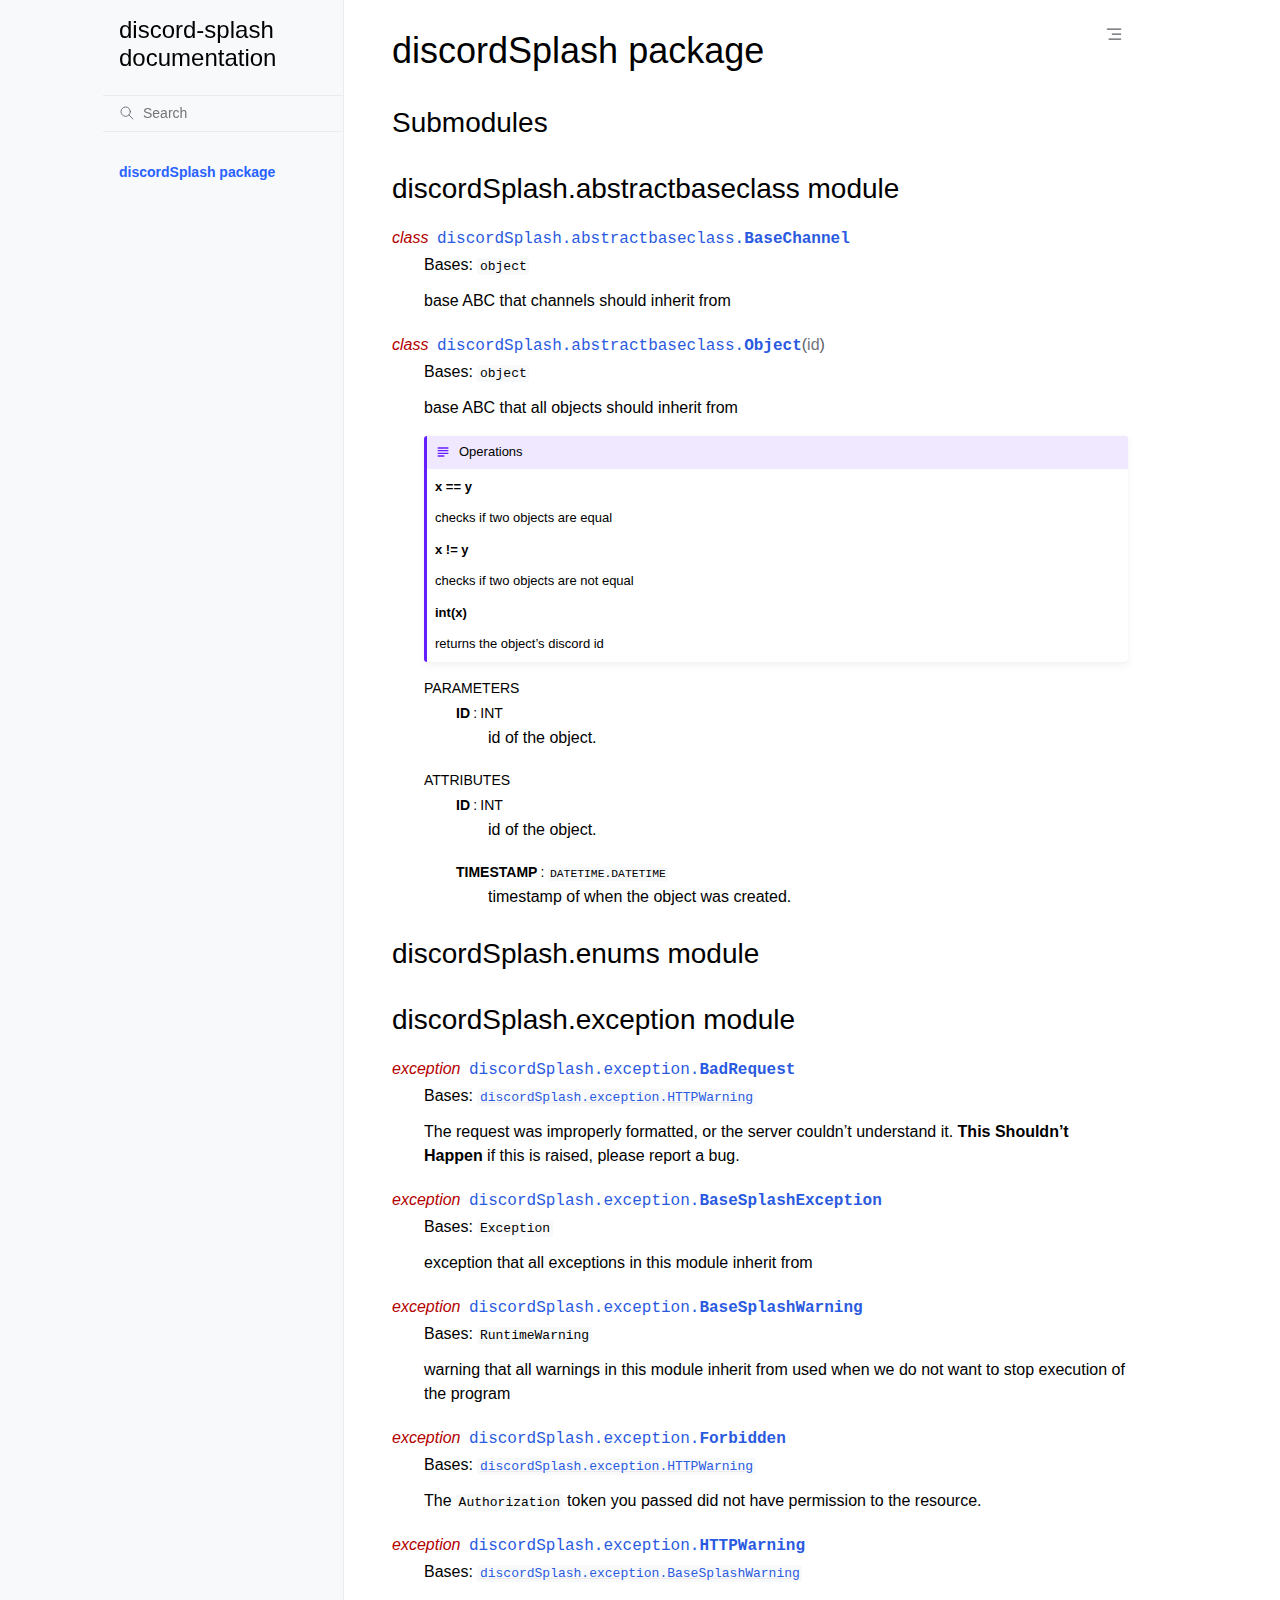
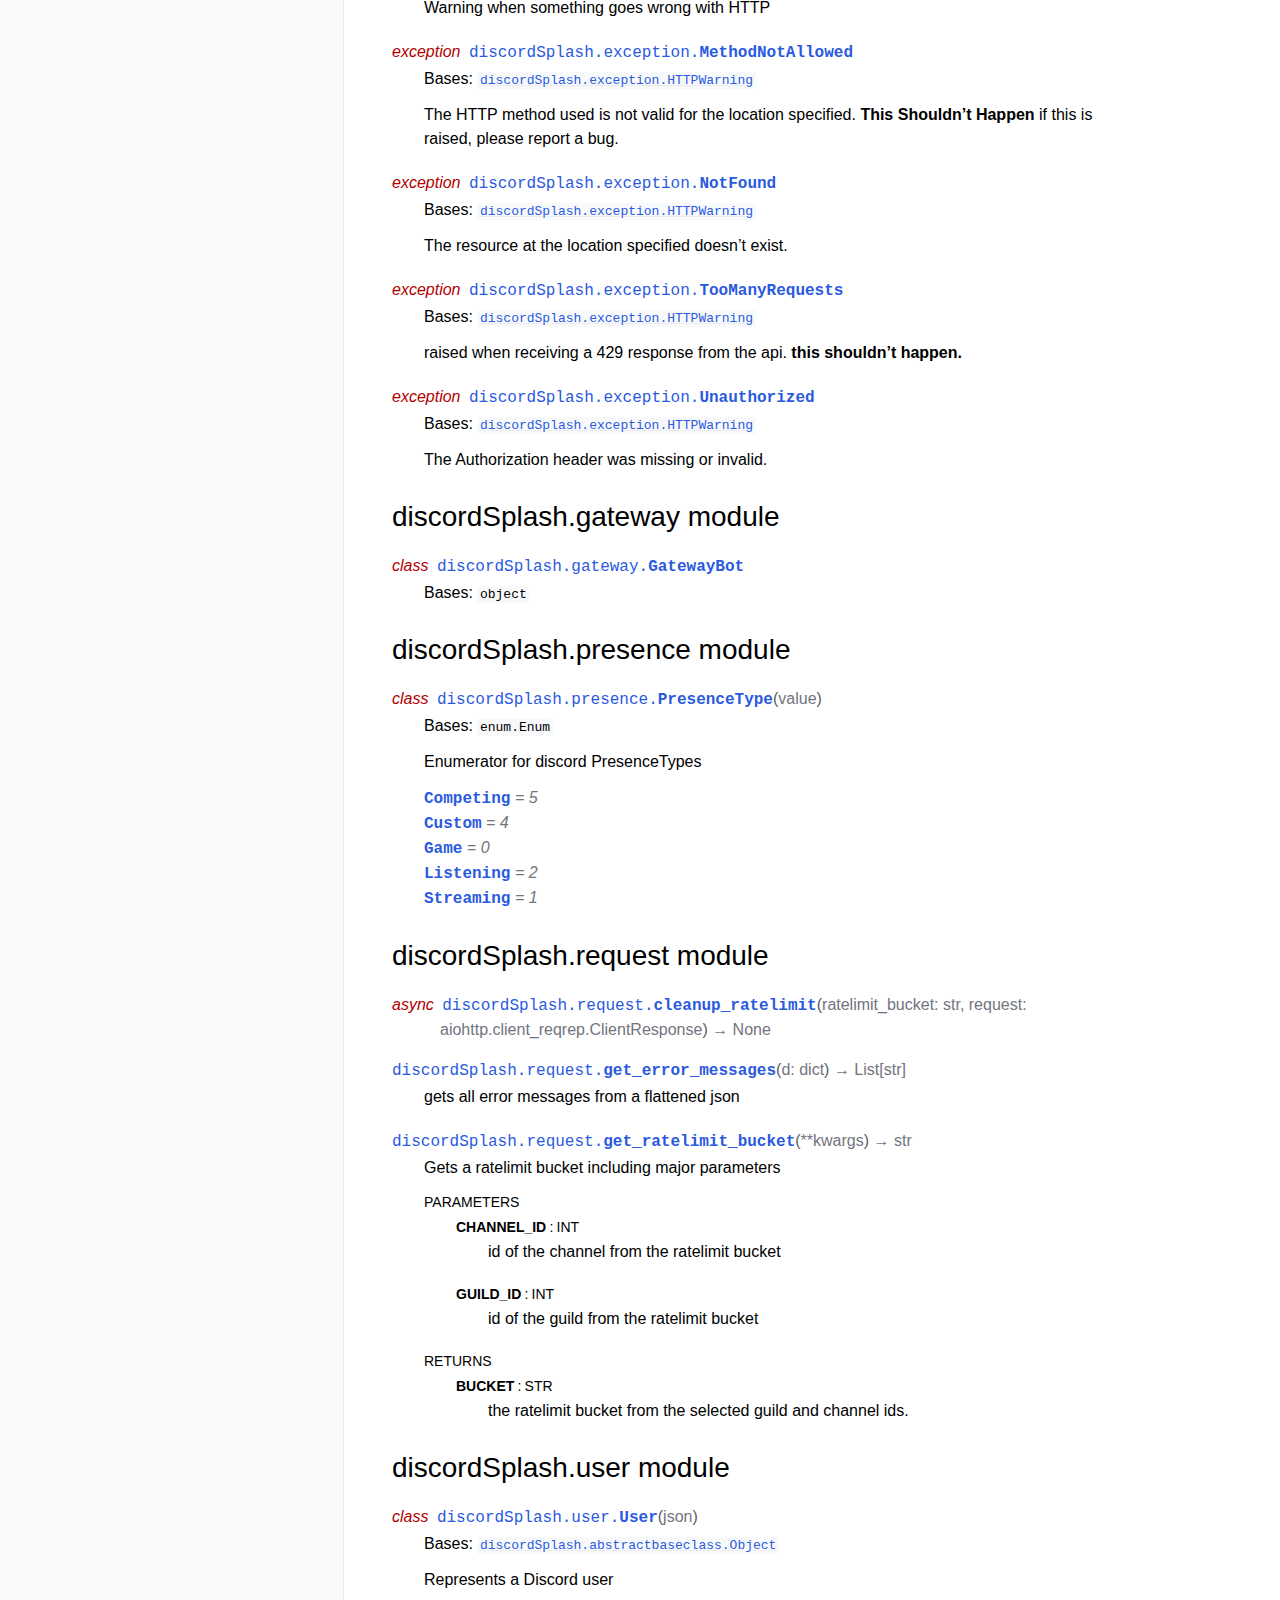
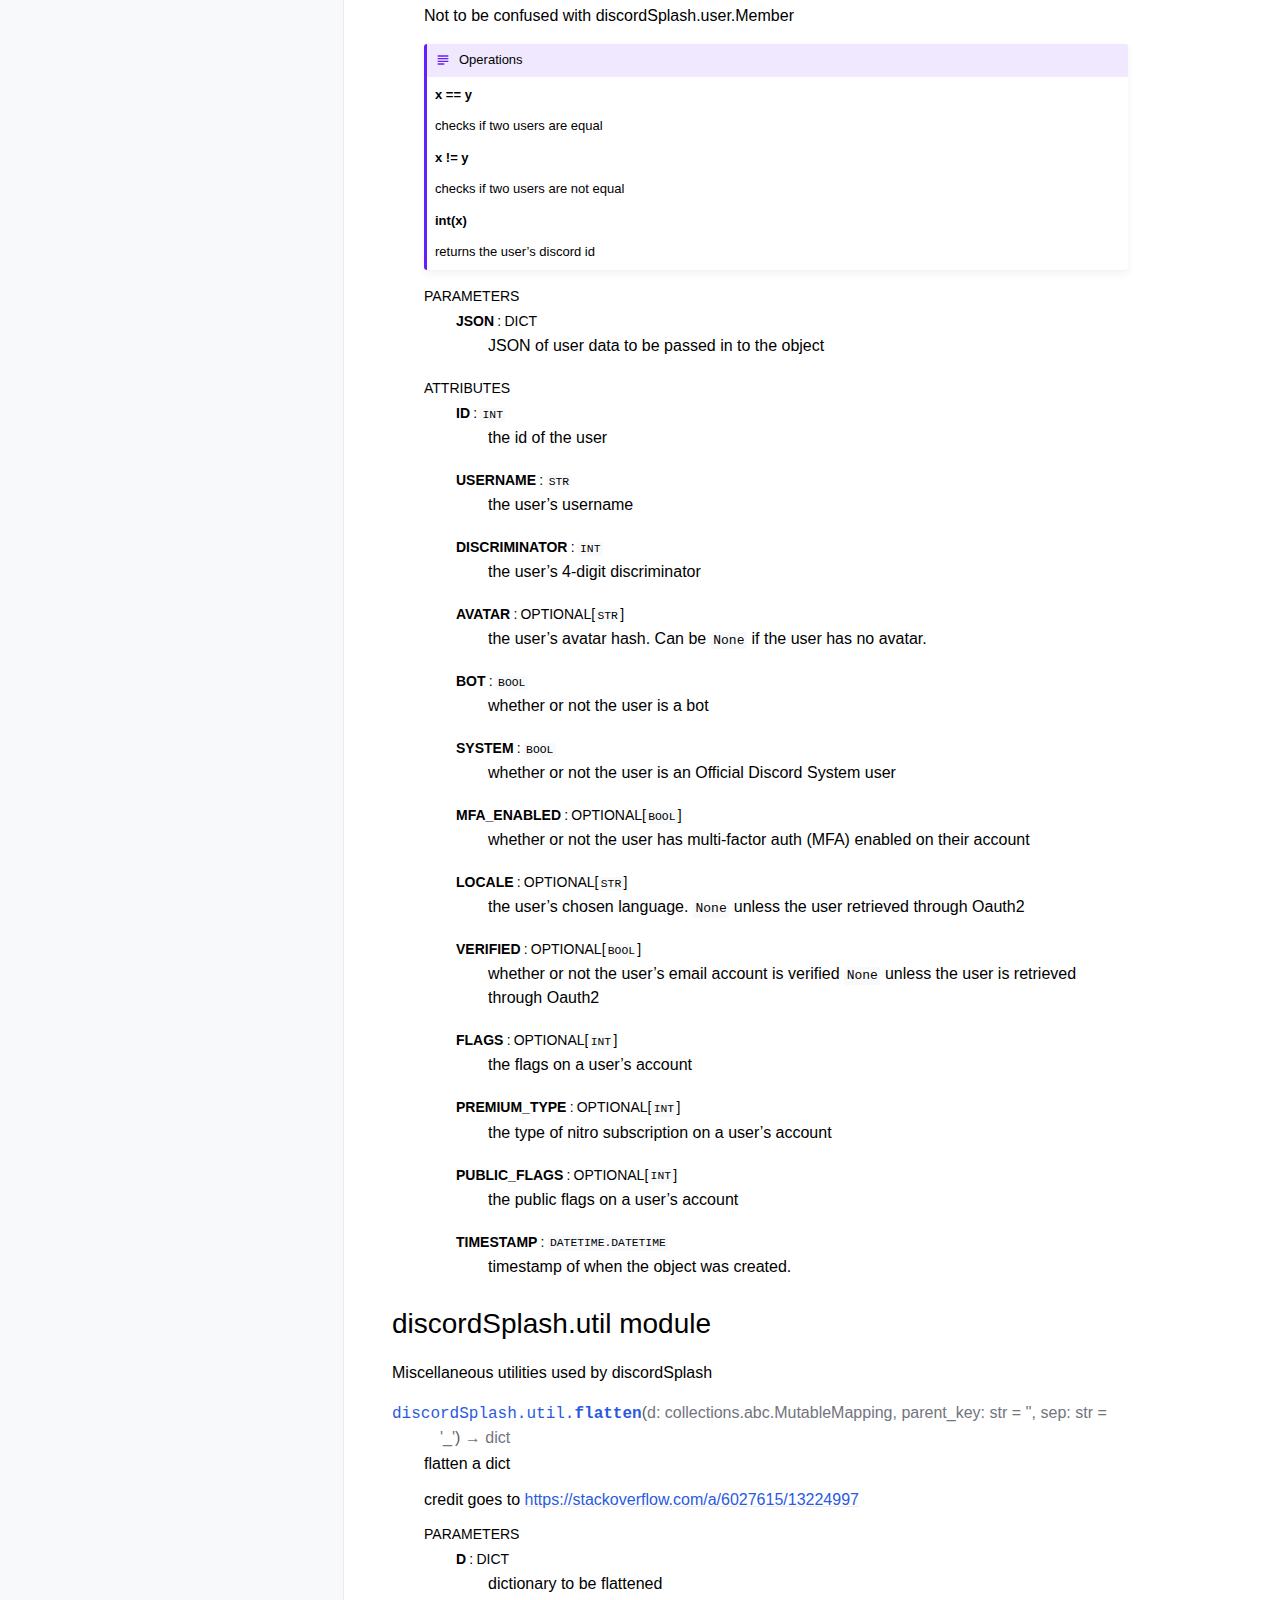
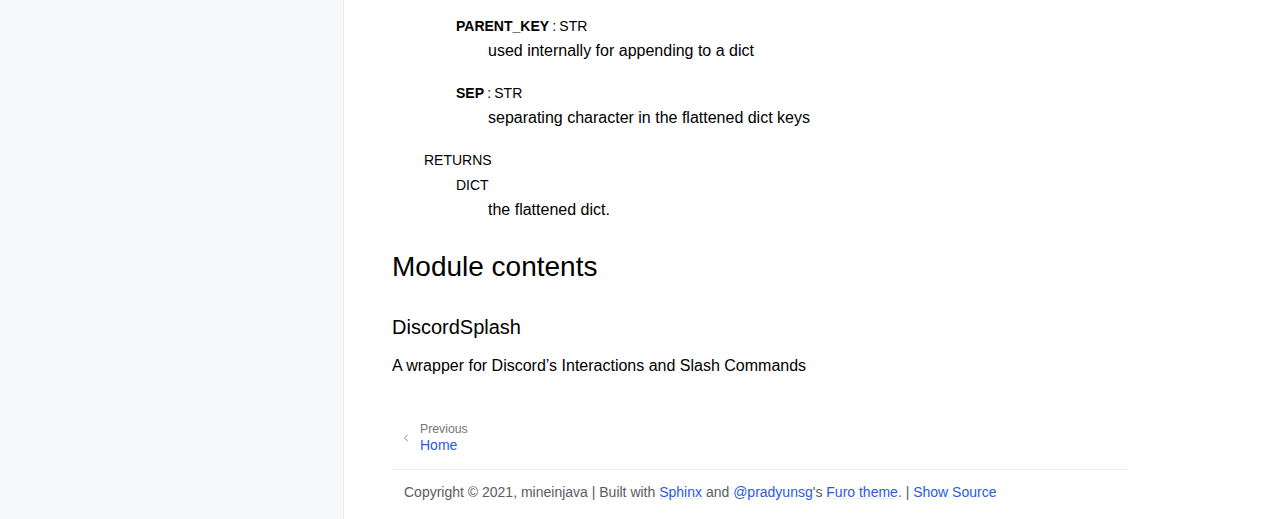
==== commit a0cbca1b: "finish the requests/ratelimit" ====
--- a/docs/_build/html/discordSplash.html
+++ b/docs/_build/html/discordSplash.html
@@ -1,7 +1,7 @@
 <!doctype html>
 <html class="no-js">
   <head><meta charset="utf-8"/>
-    <meta name="viewport" content="width=device-width,initial-scale=1"/><link rel="index" title="Index" href="genindex.html" /><link rel="search" title="Search" href="search.html" /><link rel="next" title="To-Do List" href="Todo.html" /><link rel="prev" title="Welcome to discordSplash’s documentation!" href="index.html" />
+    <meta name="viewport" content="width=device-width,initial-scale=1"/><link rel="index" title="Index" href="genindex.html" /><link rel="search" title="Search" href="search.html" /><link rel="prev" title="Welcome to discordSplash’s documentation!" href="index.html" />
 
     <meta name="generator" content="sphinx-3.5.1, furo 2020.12.30.beta24"/>
         <title>discordSplash package - discord-splash documentation</title>
@@ -113,8 +113,6 @@
 </form><div class="sidebar-scroll"><div class="sidebar-tree">
   <ul class="current">
 <li class="toctree-l1 current current-page"><a class="current reference internal" href="#">discordSplash package</a></li>
-<li class="toctree-l1"><a class="reference internal" href="Todo.html">To-Do List</a></li>
-<li class="toctree-l1"><a class="reference internal" href="FAQ.html">Frequently Asked Questions</a></li>
 </ul>
 
 </div>
@@ -134,792 +132,273 @@
 <div class="section" id="submodules">
 <h2>Submodules<a class="headerlink" href="#submodules" title="Permalink to this headline">¶</a></h2>
 </div>
-<div class="section" id="module-discordSplash.audit_log">
-<span id="discordsplash-audit-log-module"></span><h2>discordSplash.audit_log module<a class="headerlink" href="#module-discordSplash.audit_log" title="Permalink to this headline">¶</a></h2>
+<div class="section" id="module-discordSplash.abstractbaseclass">
+<span id="discordsplash-abstractbaseclass-module"></span><h2>discordSplash.abstractbaseclass module<a class="headerlink" href="#module-discordSplash.abstractbaseclass" title="Permalink to this headline">¶</a></h2>
 <dl class="py class">
-<dt id="discordSplash.audit_log.Account">
-<em class="property"><span class="pre">class</span> </em><code class="sig-prename descclassname"><span class="pre">discordSplash.audit_log.</span></code><code class="sig-name descname"><span class="pre">Account</span></code><span class="sig-paren">(</span><em class="sig-param"><span class="n"><span class="pre">jsondata</span></span></em><span class="sig-paren">)</span><a class="headerlink" href="#discordSplash.audit_log.Account" title="Permalink to this definition">¶</a></dt>
+<dt id="discordSplash.abstractbaseclass.BaseChannel">
+<em class="property"><span class="pre">class</span> </em><code class="sig-prename descclassname"><span class="pre">discordSplash.abstractbaseclass.</span></code><code class="sig-name descname"><span class="pre">BaseChannel</span></code><a class="headerlink" href="#discordSplash.abstractbaseclass.BaseChannel" title="Permalink to this definition">¶</a></dt>
 <dd><p>Bases: <code class="xref py py-class docutils literal notranslate"><span class="pre">object</span></code></p>
-<p>Discord Account Object</p>
-<dl class="py method">
-<dt id="discordSplash.audit_log.Account.id">
-<em class="property"><span class="pre">property</span> </em><code class="sig-name descname"><span class="pre">id</span></code><a class="headerlink" href="#discordSplash.audit_log.Account.id" title="Permalink to this definition">¶</a></dt>
-<dd><p>id of the account.
-:rtype: int</p>
-</dd></dl>
-<dl class="py method">
-<dt id="discordSplash.audit_log.Account.name">
-<em class="property"><span class="pre">property</span> </em><code class="sig-name descname"><span class="pre">name</span></code><a class="headerlink" href="#discordSplash.audit_log.Account.name" title="Permalink to this definition">¶</a></dt>
-<dd><p>Name of the account.
-:rtype: str</p>
-</dd></dl>
+<p>base ABC that channels should inherit from</p>
 </dd></dl>
 <dl class="py class">
-<dt id="discordSplash.audit_log.AuditLog">
-<em class="property"><span class="pre">class</span> </em><code class="sig-prename descclassname"><span class="pre">discordSplash.audit_log.</span></code><code class="sig-name descname"><span class="pre">AuditLog</span></code><span class="sig-paren">(</span><em class="sig-param"><span class="n"><span class="pre">jsondata</span></span></em><span class="sig-paren">)</span><a class="headerlink" href="#discordSplash.audit_log.AuditLog" title="Permalink to this definition">¶</a></dt>
+<dt id="discordSplash.abstractbaseclass.Object">
+<em class="property"><span class="pre">class</span> </em><code class="sig-prename descclassname"><span class="pre">discordSplash.abstractbaseclass.</span></code><code class="sig-name descname"><span class="pre">Object</span></code><span class="sig-paren">(</span><em class="sig-param"><span class="n"><span class="pre">id</span></span></em><span class="sig-paren">)</span><a class="headerlink" href="#discordSplash.abstractbaseclass.Object" title="Permalink to this definition">¶</a></dt>
 <dd><p>Bases: <code class="xref py py-class docutils literal notranslate"><span class="pre">object</span></code></p>
-<dl class="py method">
-<dt id="discordSplash.audit_log.AuditLog.integrations">
-<em class="property"><span class="pre">property</span> </em><code class="sig-name descname"><span class="pre">integrations</span></code><a class="headerlink" href="#discordSplash.audit_log.AuditLog.integrations" title="Permalink to this definition">¶</a></dt>
-<dd><p>Returns a list of all integrations found in the Audit Log.</p>
-<div class="admonition warning">
-<p class="admonition-title">Warning</p>
-<p>May change from <code class="docutils literal notranslate"><span class="pre">PartialIntegration</span></code> to <code class="docutils literal notranslate"><span class="pre">Integration</span></code>. See <code class="docutils literal notranslate"><span class="pre">TODO</span></code> in class discordSplash.audit_log.PartialIntegration.</p>
-</div>
-<dl class="field-list simple">
-<dt class="field-odd">Returns</dt>
-<dd class="field-odd"><p>list of discordSplash.audit_log.PartialIntegration objects.</p>
-</dd>
-<dt class="field-even">Return type</dt>
-<dd class="field-even"><p>list</p>
-</dd>
-</dl>
-</dd></dl>
-<dl class="py method">
-<dt id="discordSplash.audit_log.AuditLog.users">
-<em class="property"><span class="pre">property</span> </em><code class="sig-name descname"><span class="pre">users</span></code><a class="headerlink" href="#discordSplash.audit_log.AuditLog.users" title="Permalink to this definition">¶</a></dt>
-<dd><p>Returns a list of all users found in the Audit log
-:return: list of discordSplash.member.Member objects
-:rtype: list</p>
-</dd></dl>
-<dl class="py method">
-<dt id="discordSplash.audit_log.AuditLog.webhooks">
-<em class="property"><span class="pre">property</span> </em><code class="sig-name descname"><span class="pre">webhooks</span></code><a class="headerlink" href="#discordSplash.audit_log.AuditLog.webhooks" title="Permalink to this definition">¶</a></dt>
-<dd><p>List of Webhooks found in the Audit Log
-:rtype: list
-:return: list of Webhook objects</p>
-<div class="admonition warning">
-<p class="admonition-title">Warning</p>
-<p>You will receive a list of JSON data currently.</p>
-</div>
-</dd></dl>
-</dd></dl>
+<p>base ABC that all objects should inherit from</p>
+<div class="admonition-operations admonition">
+<p class="admonition-title">Operations</p>
+<p><strong>x == y</strong></p>
+<p>checks if two objects are equal</p>
+<p><strong>x != y</strong></p>
+<p>checks if two objects are not equal</p>
+<p><strong>int(x)</strong></p>
+<p>returns the object’s discord id</p>
+</div>
+<dl class="field-list">
+<dt class="field-odd">Parameters</dt>
+<dd class="field-odd"><dl class="simple">
+<dt><strong>id</strong><span class="classifier">int</span></dt><dd><p>id of the object.</p>
+</dd>
+</dl>
+</dd>
+<dt class="field-even">Attributes</dt>
+<dd class="field-even"><dl>
+<dt><strong>id</strong><span class="classifier">int</span></dt><dd><p>id of the object.</p>
+</dd>
+<dt><strong>timestamp</strong><span class="classifier"><code class="xref py py-class docutils literal notranslate"><span class="pre">datetime.datetime</span></code></span></dt><dd><p>timestamp of when the object was created.</p>
+</dd>
+</dl>
+</dd>
+</dl>
+</dd></dl>
+</div>
+<div class="section" id="module-discordSplash.enums">
+<span id="discordsplash-enums-module"></span><h2>discordSplash.enums module<a class="headerlink" href="#module-discordSplash.enums" title="Permalink to this headline">¶</a></h2>
+</div>
+<div class="section" id="module-discordSplash.exception">
+<span id="discordsplash-exception-module"></span><h2>discordSplash.exception module<a class="headerlink" href="#module-discordSplash.exception" title="Permalink to this headline">¶</a></h2>
+<dl class="py exception">
+<dt id="discordSplash.exception.BadRequest">
+<em class="property"><span class="pre">exception</span> </em><code class="sig-prename descclassname"><span class="pre">discordSplash.exception.</span></code><code class="sig-name descname"><span class="pre">BadRequest</span></code><a class="headerlink" href="#discordSplash.exception.BadRequest" title="Permalink to this definition">¶</a></dt>
+<dd><p>Bases: <a class="reference internal" href="#discordSplash.exception.HTTPWarning" title="discordSplash.exception.HTTPWarning"><code class="xref py py-class docutils literal notranslate"><span class="pre">discordSplash.exception.HTTPWarning</span></code></a></p>
+<p>The request was improperly formatted, or the server couldn’t understand it.
+<strong>This Shouldn’t Happen</strong> if this is raised, please report a bug.</p>
+</dd></dl>
+<dl class="py exception">
+<dt id="discordSplash.exception.BaseSplashException">
+<em class="property"><span class="pre">exception</span> </em><code class="sig-prename descclassname"><span class="pre">discordSplash.exception.</span></code><code class="sig-name descname"><span class="pre">BaseSplashException</span></code><a class="headerlink" href="#discordSplash.exception.BaseSplashException" title="Permalink to this definition">¶</a></dt>
+<dd><p>Bases: <code class="xref py py-class docutils literal notranslate"><span class="pre">Exception</span></code></p>
+<p>exception that all exceptions in this module inherit from</p>
+</dd></dl>
+<dl class="py exception">
+<dt id="discordSplash.exception.BaseSplashWarning">
+<em class="property"><span class="pre">exception</span> </em><code class="sig-prename descclassname"><span class="pre">discordSplash.exception.</span></code><code class="sig-name descname"><span class="pre">BaseSplashWarning</span></code><a class="headerlink" href="#discordSplash.exception.BaseSplashWarning" title="Permalink to this definition">¶</a></dt>
+<dd><p>Bases: <code class="xref py py-class docutils literal notranslate"><span class="pre">RuntimeWarning</span></code></p>
+<p>warning that all warnings in this module inherit from
+used when we do not want to stop execution of the program</p>
+</dd></dl>
+<dl class="py exception">
+<dt id="discordSplash.exception.Forbidden">
+<em class="property"><span class="pre">exception</span> </em><code class="sig-prename descclassname"><span class="pre">discordSplash.exception.</span></code><code class="sig-name descname"><span class="pre">Forbidden</span></code><a class="headerlink" href="#discordSplash.exception.Forbidden" title="Permalink to this definition">¶</a></dt>
+<dd><p>Bases: <a class="reference internal" href="#discordSplash.exception.HTTPWarning" title="discordSplash.exception.HTTPWarning"><code class="xref py py-class docutils literal notranslate"><span class="pre">discordSplash.exception.HTTPWarning</span></code></a></p>
+<p>The <code class="docutils literal notranslate"><span class="pre">Authorization</span></code> token you passed did not have permission to the resource.</p>
+</dd></dl>
+<dl class="py exception">
+<dt id="discordSplash.exception.HTTPWarning">
+<em class="property"><span class="pre">exception</span> </em><code class="sig-prename descclassname"><span class="pre">discordSplash.exception.</span></code><code class="sig-name descname"><span class="pre">HTTPWarning</span></code><a class="headerlink" href="#discordSplash.exception.HTTPWarning" title="Permalink to this definition">¶</a></dt>
+<dd><p>Bases: <a class="reference internal" href="#discordSplash.exception.BaseSplashWarning" title="discordSplash.exception.BaseSplashWarning"><code class="xref py py-class docutils literal notranslate"><span class="pre">discordSplash.exception.BaseSplashWarning</span></code></a></p>
+<p>Warning when something goes wrong with HTTP</p>
+</dd></dl>
+<dl class="py exception">
+<dt id="discordSplash.exception.MethodNotAllowed">
+<em class="property"><span class="pre">exception</span> </em><code class="sig-prename descclassname"><span class="pre">discordSplash.exception.</span></code><code class="sig-name descname"><span class="pre">MethodNotAllowed</span></code><a class="headerlink" href="#discordSplash.exception.MethodNotAllowed" title="Permalink to this definition">¶</a></dt>
+<dd><p>Bases: <a class="reference internal" href="#discordSplash.exception.HTTPWarning" title="discordSplash.exception.HTTPWarning"><code class="xref py py-class docutils literal notranslate"><span class="pre">discordSplash.exception.HTTPWarning</span></code></a></p>
+<p>The HTTP method used is not valid for the location specified.
+<strong>This Shouldn’t Happen</strong> if this is raised, please report a bug.</p>
+</dd></dl>
+<dl class="py exception">
+<dt id="discordSplash.exception.NotFound">
+<em class="property"><span class="pre">exception</span> </em><code class="sig-prename descclassname"><span class="pre">discordSplash.exception.</span></code><code class="sig-name descname"><span class="pre">NotFound</span></code><a class="headerlink" href="#discordSplash.exception.NotFound" title="Permalink to this definition">¶</a></dt>
+<dd><p>Bases: <a class="reference internal" href="#discordSplash.exception.HTTPWarning" title="discordSplash.exception.HTTPWarning"><code class="xref py py-class docutils literal notranslate"><span class="pre">discordSplash.exception.HTTPWarning</span></code></a></p>
+<p>The resource at the location specified doesn’t exist.</p>
+</dd></dl>
+<dl class="py exception">
+<dt id="discordSplash.exception.TooManyRequests">
+<em class="property"><span class="pre">exception</span> </em><code class="sig-prename descclassname"><span class="pre">discordSplash.exception.</span></code><code class="sig-name descname"><span class="pre">TooManyRequests</span></code><a class="headerlink" href="#discordSplash.exception.TooManyRequests" title="Permalink to this definition">¶</a></dt>
+<dd><p>Bases: <a class="reference internal" href="#discordSplash.exception.HTTPWarning" title="discordSplash.exception.HTTPWarning"><code class="xref py py-class docutils literal notranslate"><span class="pre">discordSplash.exception.HTTPWarning</span></code></a></p>
+<p>raised when receiving a 429 response from the api.
+<strong>this shouldn’t happen.</strong></p>
+</dd></dl>
+<dl class="py exception">
+<dt id="discordSplash.exception.Unauthorized">
+<em class="property"><span class="pre">exception</span> </em><code class="sig-prename descclassname"><span class="pre">discordSplash.exception.</span></code><code class="sig-name descname"><span class="pre">Unauthorized</span></code><a class="headerlink" href="#discordSplash.exception.Unauthorized" title="Permalink to this definition">¶</a></dt>
+<dd><p>Bases: <a class="reference internal" href="#discordSplash.exception.HTTPWarning" title="discordSplash.exception.HTTPWarning"><code class="xref py py-class docutils literal notranslate"><span class="pre">discordSplash.exception.HTTPWarning</span></code></a></p>
+<p>The Authorization header was missing or invalid.</p>
+</dd></dl>
+</div>
+<div class="section" id="module-discordSplash.gateway">
+<span id="discordsplash-gateway-module"></span><h2>discordSplash.gateway module<a class="headerlink" href="#module-discordSplash.gateway" title="Permalink to this headline">¶</a></h2>
 <dl class="py class">
-<dt id="discordSplash.audit_log.Entry">
-<em class="property"><span class="pre">class</span> </em><code class="sig-prename descclassname"><span class="pre">discordSplash.audit_log.</span></code><code class="sig-name descname"><span class="pre">Entry</span></code><span class="sig-paren">(</span><em class="sig-param"><span class="n"><span class="pre">jsondata</span></span></em><span class="sig-paren">)</span><a class="headerlink" href="#discordSplash.audit_log.Entry" title="Permalink to this definition">¶</a></dt>
+<dt id="discordSplash.gateway.GatewayBot">
+<em class="property"><span class="pre">class</span> </em><code class="sig-prename descclassname"><span class="pre">discordSplash.gateway.</span></code><code class="sig-name descname"><span class="pre">GatewayBot</span></code><a class="headerlink" href="#discordSplash.gateway.GatewayBot" title="Permalink to this definition">¶</a></dt>
 <dd><p>Bases: <code class="xref py py-class docutils literal notranslate"><span class="pre">object</span></code></p>
 </dd></dl>
+</div>
+<div class="section" id="module-discordSplash.presence">
+<span id="discordsplash-presence-module"></span><h2>discordSplash.presence module<a class="headerlink" href="#module-discordSplash.presence" title="Permalink to this headline">¶</a></h2>
 <dl class="py class">
-<dt id="discordSplash.audit_log.PartialIntegration">
-<em class="property"><span class="pre">class</span> </em><code class="sig-prename descclassname"><span class="pre">discordSplash.audit_log.</span></code><code class="sig-name descname"><span class="pre">PartialIntegration</span></code><span class="sig-paren">(</span><em class="sig-param"><span class="n"><span class="pre">jsondata</span></span></em><span class="sig-paren">)</span><a class="headerlink" href="#discordSplash.audit_log.PartialIntegration" title="Permalink to this definition">¶</a></dt>
-<dd><p>Bases: <code class="xref py py-class docutils literal notranslate"><span class="pre">object</span></code></p>
-<dl class="py method">
-<dt id="discordSplash.audit_log.PartialIntegration.account">
-<em class="property"><span class="pre">property</span> </em><code class="sig-name descname"><span class="pre">account</span></code><a class="headerlink" href="#discordSplash.audit_log.PartialIntegration.account" title="Permalink to this definition">¶</a></dt>
-<dd><p>integration account
-:return: Account of the integration
-:rtype: discordSplash.audit_log.Account</p>
-</dd></dl>
-<dl class="py method">
-<dt id="discordSplash.audit_log.PartialIntegration.id">
-<em class="property"><span class="pre">property</span> </em><code class="sig-name descname"><span class="pre">id</span></code><a class="headerlink" href="#discordSplash.audit_log.PartialIntegration.id" title="Permalink to this definition">¶</a></dt>
-<dd><p>id of the integration
-:rtype: int</p>
-</dd></dl>
-<dl class="py method">
-<dt id="discordSplash.audit_log.PartialIntegration.name">
-<em class="property"><span class="pre">property</span> </em><code class="sig-name descname"><span class="pre">name</span></code><a class="headerlink" href="#discordSplash.audit_log.PartialIntegration.name" title="Permalink to this definition">¶</a></dt>
-<dd><p>Name of the integration
-:rtype: str</p>
-</dd></dl>
-<dl class="py method">
-<dt id="discordSplash.audit_log.PartialIntegration.type">
-<em class="property"><span class="pre">property</span> </em><code class="sig-name descname"><span class="pre">type</span></code><a class="headerlink" href="#discordSplash.audit_log.PartialIntegration.type" title="Permalink to this definition">¶</a></dt>
-<dd><p>Type of the integration.
-:rtype: str</p>
-</dd></dl>
-</dd></dl>
-</div>
-<div class="section" id="module-discordSplash.channel">
-<span id="discordsplash-channel-module"></span><h2>discordSplash.channel module<a class="headerlink" href="#module-discordSplash.channel" title="Permalink to this headline">¶</a></h2>
-<dl class="py class">
-<dt id="discordSplash.channel.Channel">
-<em class="property"><span class="pre">class</span> </em><code class="sig-prename descclassname"><span class="pre">discordSplash.channel.</span></code><code class="sig-name descname"><span class="pre">Channel</span></code><span class="sig-paren">(</span><em class="sig-param"><span class="n"><span class="pre">json</span></span></em><span class="sig-paren">)</span><a class="headerlink" href="#discordSplash.channel.Channel" title="Permalink to this definition">¶</a></dt>
-<dd><p>Bases: <code class="xref py py-class docutils literal notranslate"><span class="pre">object</span></code></p>
-<p>Represents a Discord Channel Object.</p>
-<dl class="py method">
-<dt id="discordSplash.channel.Channel.id">
-<em class="property"><span class="pre">property</span> </em><code class="sig-name descname"><span class="pre">id</span></code><a class="headerlink" href="#discordSplash.channel.Channel.id" title="Permalink to this definition">¶</a></dt>
-<dd><p>x
-:return:
-:rtype:</p>
-</dd></dl>
-</dd></dl>
-</div>
-<div class="section" id="module-discordSplash.emoji">
-<span id="discordsplash-emoji-module"></span><h2>discordSplash.emoji module<a class="headerlink" href="#module-discordSplash.emoji" title="Permalink to this headline">¶</a></h2>
-</div>
-<div class="section" id="discordsplash-guild-module">
-<h2>discordSplash.guild module<a class="headerlink" href="#discordsplash-guild-module" title="Permalink to this headline">¶</a></h2>
-</div>
-<div class="section" id="module-discordSplash.invite">
-<span id="discordsplash-invite-module"></span><h2>discordSplash.invite module<a class="headerlink" href="#module-discordSplash.invite" title="Permalink to this headline">¶</a></h2>
-</div>
-<div class="section" id="module-discordSplash.member">
-<span id="discordsplash-member-module"></span><h2>discordSplash.member module<a class="headerlink" href="#module-discordSplash.member" title="Permalink to this headline">¶</a></h2>
-<dl class="py class">
-<dt id="discordSplash.member.Member">
-<em class="property"><span class="pre">class</span> </em><code class="sig-prename descclassname"><span class="pre">discordSplash.member.</span></code><code class="sig-name descname"><span class="pre">Member</span></code><span class="sig-paren">(</span><em class="sig-param"><span class="n"><span class="pre">json</span></span></em><span class="sig-paren">)</span><a class="headerlink" href="#discordSplash.member.Member" title="Permalink to this definition">¶</a></dt>
-<dd><p>Bases: <code class="xref py py-class docutils literal notranslate"><span class="pre">object</span></code></p>
-<p>Discord Guild Member Object.</p>
-<p>Contains the discordSplash.member.User object but this class has additional support for roles and other guild specific data.</p>
-<div class="admonition seealso">
-<p class="admonition-title">See also</p>
-<ul class="simple">
-<li><p>Also known as a Guild Member</p></li>
-<li><p>discordSplash.member.User</p></li>
-</ul>
-</div>
-<dl class="py method">
-<dt id="discordSplash.member.Member.deaf">
-<em class="property"><span class="pre">property</span> </em><code class="sig-name descname"><span class="pre">deaf</span></code><a class="headerlink" href="#discordSplash.member.Member.deaf" title="Permalink to this definition">¶</a></dt>
-<dd><p>Whether or not the user is deafened in the guild</p>
-<dl class="field-list simple">
-<dt class="field-odd">Returns</dt>
-<dd class="field-odd"><p>True if the user is deafened</p>
-</dd>
-<dt class="field-even">Return type</dt>
-<dd class="field-even"><p>bool</p>
-</dd>
-</dl>
-</dd></dl>
-<dl class="py method">
-<dt id="discordSplash.member.Member.guild_id">
-<em class="property"><span class="pre">property</span> </em><code class="sig-name descname"><span class="pre">guild_id</span></code><a class="headerlink" href="#discordSplash.member.Member.guild_id" title="Permalink to this definition">¶</a></dt>
-<dd><p>ID of the Guild the member is in
-:return: Guild ID
-:rtype: int</p>
-</dd></dl>
-<dl class="py method">
-<dt id="discordSplash.member.Member.joined_at">
-<em class="property"><span class="pre">property</span> </em><code class="sig-name descname"><span class="pre">joined_at</span></code><a class="headerlink" href="#discordSplash.member.Member.joined_at" title="Permalink to this definition">¶</a></dt>
-<dd><p>When the member joined the guild</p>
-<dl class="field-list simple">
-<dt class="field-odd">Returns</dt>
-<dd class="field-odd"><p>ISO8601 Timestamp</p>
-</dd>
-<dt class="field-even">Return type</dt>
-<dd class="field-even"><p>str</p>
-</dd>
-</dl>
-</dd></dl>
-<dl class="py method">
-<dt id="discordSplash.member.Member.mute">
-<em class="property"><span class="pre">property</span> </em><code class="sig-name descname"><span class="pre">mute</span></code><a class="headerlink" href="#discordSplash.member.Member.mute" title="Permalink to this definition">¶</a></dt>
-<dd><p>Whether or not the user is muted in the guild</p>
-<dl class="field-list simple">
-<dt class="field-odd">Returns</dt>
-<dd class="field-odd"><p>True if the user is muted</p>
-</dd>
-<dt class="field-even">Return type</dt>
-<dd class="field-even"><p>bool</p>
-</dd>
-</dl>
-</dd></dl>
-<dl class="py method">
-<dt id="discordSplash.member.Member.nickname">
-<em class="property"><span class="pre">property</span> </em><code class="sig-name descname"><span class="pre">nickname</span></code><a class="headerlink" href="#discordSplash.member.Member.nickname" title="Permalink to this definition">¶</a></dt>
-<dd><p>Nickname of the user</p>
-<dl class="field-list simple">
-<dt class="field-odd">Returns</dt>
-<dd class="field-odd"><p>Member’s nickname</p>
-</dd>
-<dt class="field-even">Return type</dt>
-<dd class="field-even"><p>str</p>
-</dd>
-</dl>
-</dd></dl>
-<dl class="py method">
-<dt id="discordSplash.member.Member.pending">
-<em class="property"><span class="pre">property</span> </em><code class="sig-name descname"><span class="pre">pending</span></code><a class="headerlink" href="#discordSplash.member.Member.pending" title="Permalink to this definition">¶</a></dt>
-<dd><p>Whether or not the member has passed the membership screening</p>
-<dl class="field-list simple">
-<dt class="field-odd">Returns</dt>
-<dd class="field-odd"><p>False if the member has passed the screening</p>
-</dd>
-<dt class="field-even">Return type</dt>
-<dd class="field-even"><p>bool</p>
-</dd>
-</dl>
-</dd></dl>
-<dl class="py method">
-<dt id="discordSplash.member.Member.permissions">
-<em class="property"><span class="pre">property</span> </em><code class="sig-name descname"><span class="pre">permissions</span></code><a class="headerlink" href="#discordSplash.member.Member.permissions" title="Permalink to this definition">¶</a></dt>
-<dd><p>Total permissions of the member in the channel</p>
-<div class="admonition tip">
-<p class="admonition-title">Tip</p>
-<p>This includes channel overrides</p>
-</div>
-<div class="admonition note">
-<p class="admonition-title">Note</p>
-<p>This only is used during the <code class="docutils literal notranslate"><span class="pre">INTERACTION_CREATE</span></code> Gateway event.</p>
-</div>
-<dl class="field-list simple">
-<dt class="field-odd">Returns</dt>
-<dd class="field-odd"><p></p>
-</dd>
-<dt class="field-even">Return type</dt>
-<dd class="field-even"><p></p>
-</dd>
-</dl>
-</dd></dl>
-<dl class="py method">
-<dt id="discordSplash.member.Member.premium_since">
-<em class="property"><span class="pre">property</span> </em><code class="sig-name descname"><span class="pre">premium_since</span></code><a class="headerlink" href="#discordSplash.member.Member.premium_since" title="Permalink to this definition">¶</a></dt>
-<dd><p>When the member began boosting the guild</p>
-<dl class="field-list simple">
-<dt class="field-odd">Returns</dt>
-<dd class="field-odd"><p>ISO8601 Timestamp</p>
-</dd>
-<dt class="field-even">Return type</dt>
-<dd class="field-even"><p>str</p>
-</dd>
-</dl>
-</dd></dl>
-<dl class="py method">
-<dt id="discordSplash.member.Member.roles">
-<em class="property"><span class="pre">property</span> </em><code class="sig-name descname"><span class="pre">roles</span></code><a class="headerlink" href="#discordSplash.member.Member.roles" title="Permalink to this definition">¶</a></dt>
-<dd><p>The Member’s Roles</p>
-<div class="admonition important">
-<p class="admonition-title">Important</p>
-<p>TODO:</p>
-<ul class="simple">
-<li><p>add the Role object</p></li>
-</ul>
-</div>
-<dl class="field-list simple">
-<dt class="field-odd">Returns</dt>
-<dd class="field-odd"><p>a list of all of the member’s role ids</p>
-</dd>
-<dt class="field-even">Return type</dt>
-<dd class="field-even"><p>[int]</p>
-</dd>
-</dl>
-</dd></dl>
-<dl class="py method">
-<dt id="discordSplash.member.Member.update">
-<em class="property"><span class="pre">async</span> </em><code class="sig-name descname"><span class="pre">update</span></code><span class="sig-paren">(</span><em class="sig-param"><span class="n"><span class="pre">guild_id</span></span></em>, <em class="sig-param"><span class="n"><span class="pre">nick</span></span><span class="p"><span class="pre">:</span></span> <span class="n"><span class="pre">Optional</span><span class="p"><span class="pre">[</span></span><span class="pre">str</span><span class="p"><span class="pre">]</span></span></span> <span class="o"><span class="pre">=</span></span> <span class="default_value"><span class="pre">None</span></span></em>, <em class="sig-param"><span class="n"><span class="pre">roles</span></span><span class="p"><span class="pre">:</span></span> <span class="n"><span class="pre">Optional</span><span class="p"><span class="pre">[</span></span><span class="pre">list</span><span class="p"><span class="pre">]</span></span></span> <span class="o"><span class="pre">=</span></span> <span class="default_value"><span class="pre">None</span></span></em>, <em class="sig-param"><span class="n"><span class="pre">mute</span></span><span class="p"><span class="pre">:</span></span> <span class="n"><span class="pre">Optional</span><span class="p"><span class="pre">[</span></span><span class="pre">bool</span><span class="p"><span class="pre">]</span></span></span> <span class="o"><span class="pre">=</span></span> <span class="default_value"><span class="pre">None</span></span></em>, <em class="sig-param"><span class="n"><span class="pre">deaf</span></span><span class="p"><span class="pre">:</span></span> <span class="n"><span class="pre">Optional</span><span class="p"><span class="pre">[</span></span><span class="pre">bool</span><span class="p"><span class="pre">]</span></span></span> <span class="o"><span class="pre">=</span></span> <span class="default_value"><span class="pre">None</span></span></em>, <em class="sig-param"><span class="n"><span class="pre">channel_id</span></span><span class="p"><span class="pre">:</span></span> <span class="n"><span class="pre">Optional</span><span class="p"><span class="pre">[</span></span><span class="pre">int</span><span class="p"><span class="pre">]</span></span></span> <span class="o"><span class="pre">=</span></span> <span class="default_value"><span class="pre">None</span></span></em><span class="sig-paren">)</span><a class="headerlink" href="#discordSplash.member.Member.update" title="Permalink to this definition">¶</a></dt>
-<dd><p>modifies the guild member object</p>
-<div class="admonition hint">
-<p class="admonition-title">Hint</p>
-<p>All of these fields require permission.</p>
-<p>All of these fields are optional</p>
-</div>
-<div class="admonition warning">
-<p class="admonition-title">Warning</p>
-<p>If <code class="docutils literal notranslate"><span class="pre">channel_id</span></code> is not set, the user will be disconnected from voice.</p>
-</div>
-<div class="admonition seealso">
-<p class="admonition-title">See also</p>
-<p>coroutine discordSplash.guild.Guild.modify_member()</p>
-</div>
+<dt id="discordSplash.presence.PresenceType">
+<em class="property"><span class="pre">class</span> </em><code class="sig-prename descclassname"><span class="pre">discordSplash.presence.</span></code><code class="sig-name descname"><span class="pre">PresenceType</span></code><span class="sig-paren">(</span><em class="sig-param"><span class="n"><span class="pre">value</span></span></em><span class="sig-paren">)</span><a class="headerlink" href="#discordSplash.presence.PresenceType" title="Permalink to this definition">¶</a></dt>
+<dd><p>Bases: <code class="xref py py-class docutils literal notranslate"><span class="pre">enum.Enum</span></code></p>
+<p>Enumerator for discord PresenceTypes</p>
+<dl class="py attribute">
+<dt id="discordSplash.presence.PresenceType.Competing">
+<code class="sig-name descname"><span class="pre">Competing</span></code><em class="property"> <span class="pre">=</span> <span class="pre">5</span></em><a class="headerlink" href="#discordSplash.presence.PresenceType.Competing" title="Permalink to this definition">¶</a></dt>
+<dd></dd></dl>
+<dl class="py attribute">
+<dt id="discordSplash.presence.PresenceType.Custom">
+<code class="sig-name descname"><span class="pre">Custom</span></code><em class="property"> <span class="pre">=</span> <span class="pre">4</span></em><a class="headerlink" href="#discordSplash.presence.PresenceType.Custom" title="Permalink to this definition">¶</a></dt>
+<dd></dd></dl>
+<dl class="py attribute">
+<dt id="discordSplash.presence.PresenceType.Game">
+<code class="sig-name descname"><span class="pre">Game</span></code><em class="property"> <span class="pre">=</span> <span class="pre">0</span></em><a class="headerlink" href="#discordSplash.presence.PresenceType.Game" title="Permalink to this definition">¶</a></dt>
+<dd></dd></dl>
+<dl class="py attribute">
+<dt id="discordSplash.presence.PresenceType.Listening">
+<code class="sig-name descname"><span class="pre">Listening</span></code><em class="property"> <span class="pre">=</span> <span class="pre">2</span></em><a class="headerlink" href="#discordSplash.presence.PresenceType.Listening" title="Permalink to this definition">¶</a></dt>
+<dd></dd></dl>
+<dl class="py attribute">
+<dt id="discordSplash.presence.PresenceType.Streaming">
+<code class="sig-name descname"><span class="pre">Streaming</span></code><em class="property"> <span class="pre">=</span> <span class="pre">1</span></em><a class="headerlink" href="#discordSplash.presence.PresenceType.Streaming" title="Permalink to this definition">¶</a></dt>
+<dd></dd></dl>
+</dd></dl>
+</div>
+<div class="section" id="module-discordSplash.request">
+<span id="discordsplash-request-module"></span><h2>discordSplash.request module<a class="headerlink" href="#module-discordSplash.request" title="Permalink to this headline">¶</a></h2>
+<dl class="py function">
+<dt id="discordSplash.request.cleanup_ratelimit">
+<em class="property"><span class="pre">async</span> </em><code class="sig-prename descclassname"><span class="pre">discordSplash.request.</span></code><code class="sig-name descname"><span class="pre">cleanup_ratelimit</span></code><span class="sig-paren">(</span><em class="sig-param"><span class="n"><span class="pre">ratelimit_bucket</span></span><span class="p"><span class="pre">:</span></span> <span class="n"><span class="pre">str</span></span></em>, <em class="sig-param"><span class="n"><span class="pre">request</span></span><span class="p"><span class="pre">:</span></span> <span class="n"><span class="pre">aiohttp.client_reqrep.ClientResponse</span></span></em><span class="sig-paren">)</span> → <span class="pre">None</span><a class="headerlink" href="#discordSplash.request.cleanup_ratelimit" title="Permalink to this definition">¶</a></dt>
+<dd></dd></dl>
+<dl class="py function">
+<dt id="discordSplash.request.get_error_messages">
+<code class="sig-prename descclassname"><span class="pre">discordSplash.request.</span></code><code class="sig-name descname"><span class="pre">get_error_messages</span></code><span class="sig-paren">(</span><em class="sig-param"><span class="n"><span class="pre">d</span></span><span class="p"><span class="pre">:</span></span> <span class="n"><span class="pre">dict</span></span></em><span class="sig-paren">)</span> → <span class="pre">List</span><span class="p"><span class="pre">[</span></span><span class="pre">str</span><span class="p"><span class="pre">]</span></span><a class="headerlink" href="#discordSplash.request.get_error_messages" title="Permalink to this definition">¶</a></dt>
+<dd><p>gets all error messages from a flattened json</p>
+</dd></dl>
+<dl class="py function">
+<dt id="discordSplash.request.get_ratelimit_bucket">
+<code class="sig-prename descclassname"><span class="pre">discordSplash.request.</span></code><code class="sig-name descname"><span class="pre">get_ratelimit_bucket</span></code><span class="sig-paren">(</span><em class="sig-param"><span class="o"><span class="pre">**</span></span><span class="n"><span class="pre">kwargs</span></span></em><span class="sig-paren">)</span> → <span class="pre">str</span><a class="headerlink" href="#discordSplash.request.get_ratelimit_bucket" title="Permalink to this definition">¶</a></dt>
+<dd><p>Gets a ratelimit bucket including major parameters</p>
 <dl class="field-list simple">
 <dt class="field-odd">Parameters</dt>
-<dd class="field-odd"><ul class="simple">
-<li><p><strong>nick</strong> (<em>str</em>) – new nickname of the member</p></li>
-<li><p><strong>roles</strong> (<em>[</em><em>list</em><em>]</em>) – list of roles the member has</p></li>
-<li><p><strong>mute</strong> (<em>bool</em>) – whether or not the user is muted</p></li>
-<li><p><strong>deaf</strong> (<em>bool</em>) – whether or not the user is deafened</p></li>
-<li><p><strong>channel_id</strong> (<em>str</em>) – id of the voice channel to move the member.</p></li>
-</ul>
+<dd class="field-odd"><dl class="simple">
+<dt><strong>channel_id</strong><span class="classifier">int</span></dt><dd><p>id of the channel from the ratelimit bucket</p>
+</dd>
+<dt><strong>guild_id</strong><span class="classifier">int</span></dt><dd><p>id of the guild from the ratelimit bucket</p>
+</dd>
+</dl>
 </dd>
 <dt class="field-even">Returns</dt>
-<dd class="field-even"><p>updated Member object</p>
-</dd>
-<dt class="field-odd">Return type</dt>
-<dd class="field-odd"><p><a class="reference internal" href="#discordSplash.member.Member" title="discordSplash.member.Member">discordSplash.member.Member</a></p>
-</dd>
-</dl>
-</dd></dl>
-<dl class="py method">
-<dt id="discordSplash.member.Member.user">
-<em class="property"><span class="pre">property</span> </em><code class="sig-name descname"><span class="pre">user</span></code><a class="headerlink" href="#discordSplash.member.Member.user" title="Permalink to this definition">¶</a></dt>
-<dd><p>Discord user that is in the guild</p>
-<dl class="field-list simple">
-<dt class="field-odd">Returns</dt>
-<dd class="field-odd"><p>discordSplash.member.User object</p>
-</dd>
-<dt class="field-even">Return type</dt>
-<dd class="field-even"><p><a class="reference internal" href="#discordSplash.member.User" title="discordSplash.member.User">discordSplash.member.User</a></p>
-</dd>
-</dl>
-</dd></dl>
-</dd></dl>
+<dd class="field-even"><dl class="simple">
+<dt><strong>bucket</strong><span class="classifier">str</span></dt><dd><p>the ratelimit bucket from the selected guild and channel ids.</p>
+</dd>
+</dl>
+</dd>
+</dl>
+</dd></dl>
+</div>
+<div class="section" id="module-discordSplash.user">
+<span id="discordsplash-user-module"></span><h2>discordSplash.user module<a class="headerlink" href="#module-discordSplash.user" title="Permalink to this headline">¶</a></h2>
 <dl class="py class">
-<dt id="discordSplash.member.User">
-<em class="property"><span class="pre">class</span> </em><code class="sig-prename descclassname"><span class="pre">discordSplash.member.</span></code><code class="sig-name descname"><span class="pre">User</span></code><span class="sig-paren">(</span><em class="sig-param"><span class="n"><span class="pre">memberJson</span></span></em><span class="sig-paren">)</span><a class="headerlink" href="#discordSplash.member.User" title="Permalink to this definition">¶</a></dt>
-<dd><p>Bases: <code class="xref py py-class docutils literal notranslate"><span class="pre">object</span></code></p>
-<p>Represents a discord member. Used internally to parse interaction/member JSON data.</p>
+<dt id="discordSplash.user.User">
+<em class="property"><span class="pre">class</span> </em><code class="sig-prename descclassname"><span class="pre">discordSplash.user.</span></code><code class="sig-name descname"><span class="pre">User</span></code><span class="sig-paren">(</span><em class="sig-param"><span class="n"><span class="pre">json</span></span></em><span class="sig-paren">)</span><a class="headerlink" href="#discordSplash.user.User" title="Permalink to this definition">¶</a></dt>
+<dd><p>Bases: <a class="reference internal" href="#discordSplash.abstractbaseclass.Object" title="discordSplash.abstractbaseclass.Object"><code class="xref py py-class docutils literal notranslate"><span class="pre">discordSplash.abstractbaseclass.Object</span></code></a></p>
+<p>Represents a Discord user</p>
+<p>Not to be confused with discordSplash.user.Member</p>
+<div class="admonition-operations admonition">
+<p class="admonition-title">Operations</p>
+<p><strong>x == y</strong></p>
+<p>checks if two users are equal</p>
+<p><strong>x != y</strong></p>
+<p>checks if two users are not equal</p>
+<p><strong>int(x)</strong></p>
+<p>returns the user’s discord id</p>
+</div>
+<dl class="field-list">
+<dt class="field-odd">Parameters</dt>
+<dd class="field-odd"><dl class="simple">
+<dt><strong>json</strong><span class="classifier">dict</span></dt><dd><p>JSON of user data to be passed in to the object</p>
+</dd>
+</dl>
+</dd>
+<dt class="field-even">Attributes</dt>
+<dd class="field-even"><dl>
+<dt><strong>id</strong><span class="classifier"><code class="xref py py-class docutils literal notranslate"><span class="pre">int</span></code></span></dt><dd><p>the id of the user</p>
+</dd>
+<dt><strong>username</strong><span class="classifier"><code class="xref py py-class docutils literal notranslate"><span class="pre">str</span></code></span></dt><dd><p>the user’s username</p>
+</dd>
+<dt><strong>discriminator</strong><span class="classifier"><code class="xref py py-class docutils literal notranslate"><span class="pre">int</span></code></span></dt><dd><p>the user’s 4-digit discriminator</p>
+</dd>
+<dt><strong>avatar</strong><span class="classifier">Optional[<code class="xref py py-class docutils literal notranslate"><span class="pre">str</span></code>]</span></dt><dd><p>the user’s avatar hash. Can be <code class="docutils literal notranslate"><span class="pre">None</span></code> if the user has no avatar.</p>
+</dd>
+<dt><strong>bot</strong><span class="classifier"><code class="xref py py-class docutils literal notranslate"><span class="pre">bool</span></code></span></dt><dd><p>whether or not the user is a bot</p>
+</dd>
+<dt><strong>system</strong><span class="classifier"><code class="xref py py-class docutils literal notranslate"><span class="pre">bool</span></code></span></dt><dd><p>whether or not the user is an Official Discord System user</p>
+</dd>
+<dt><strong>mfa_enabled</strong><span class="classifier">Optional[<code class="xref py py-class docutils literal notranslate"><span class="pre">bool</span></code>]</span></dt><dd><p>whether or not the user has multi-factor auth (MFA) enabled on their account</p>
+</dd>
+<dt><strong>locale</strong><span class="classifier">Optional[<code class="xref py py-class docutils literal notranslate"><span class="pre">str</span></code>]</span></dt><dd><p>the user’s chosen language.
+<code class="docutils literal notranslate"><span class="pre">None</span></code> unless the user retrieved through Oauth2</p>
+</dd>
+<dt><strong>verified</strong><span class="classifier">Optional[<code class="xref py py-class docutils literal notranslate"><span class="pre">bool</span></code>]</span></dt><dd><p>whether or not the user’s email account is verified
+<code class="docutils literal notranslate"><span class="pre">None</span></code> unless the user is retrieved through Oauth2</p>
+</dd>
+<dt><strong>flags</strong><span class="classifier">Optional[<code class="xref py py-class docutils literal notranslate"><span class="pre">int</span></code>]</span></dt><dd><p>the flags on a user’s account</p>
+</dd>
+<dt><strong>premium_type</strong><span class="classifier">Optional[<code class="xref py py-class docutils literal notranslate"><span class="pre">int</span></code>]</span></dt><dd><p>the type of nitro subscription on a user’s account</p>
+</dd>
+<dt><strong>public_flags</strong><span class="classifier">Optional[<code class="xref py py-class docutils literal notranslate"><span class="pre">int</span></code>]</span></dt><dd><p>the public flags on a user’s account</p>
+</dd>
+<dt><strong>timestamp</strong><span class="classifier"><code class="xref py py-class docutils literal notranslate"><span class="pre">datetime.datetime</span></code></span></dt><dd><p>timestamp of when the object was created.</p>
+</dd>
+</dl>
+</dd>
+</dl>
+</dd></dl>
+</div>
+<div class="section" id="module-discordSplash.util">
+<span id="discordsplash-util-module"></span><h2>discordSplash.util module<a class="headerlink" href="#module-discordSplash.util" title="Permalink to this headline">¶</a></h2>
+<p>Miscellaneous utilities used by discordSplash</p>
+<dl class="py function">
+<dt id="discordSplash.util.flatten">
+<code class="sig-prename descclassname"><span class="pre">discordSplash.util.</span></code><code class="sig-name descname"><span class="pre">flatten</span></code><span class="sig-paren">(</span><em class="sig-param"><span class="n"><span class="pre">d</span></span><span class="p"><span class="pre">:</span></span> <span class="n"><span class="pre">collections.abc.MutableMapping</span></span></em>, <em class="sig-param"><span class="n"><span class="pre">parent_key</span></span><span class="p"><span class="pre">:</span></span> <span class="n"><span class="pre">str</span></span> <span class="o"><span class="pre">=</span></span> <span class="default_value"><span class="pre">''</span></span></em>, <em class="sig-param"><span class="n"><span class="pre">sep</span></span><span class="p"><span class="pre">:</span></span> <span class="n"><span class="pre">str</span></span> <span class="o"><span class="pre">=</span></span> <span class="default_value"><span class="pre">'_'</span></span></em><span class="sig-paren">)</span> → <span class="pre">dict</span><a class="headerlink" href="#discordSplash.util.flatten" title="Permalink to this definition">¶</a></dt>
+<dd><p>flatten a dict</p>
+<p>credit goes to <a class="reference external" href="https://stackoverflow.com/a/6027615/13224997">https://stackoverflow.com/a/6027615/13224997</a></p>
 <dl class="field-list simple">
 <dt class="field-odd">Parameters</dt>
-<dd class="field-odd"><p><strong>memberJson</strong> (<em>json</em>) – JSON to parse into this class.</p>
-</dd>
-</dl>
-<div class="admonition important">
-<p class="admonition-title">Important</p>
-<p>TODO: support sernding dms to user - add a method to send a DM to the user on the user object</p>
-<p>TODO: Support avatar urls for Users - add an <cite>avatar_url</cite> property in the User class</p>
-</div>
-<dl class="py method">
-<dt id="discordSplash.member.User.avatar">
-<em class="property"><span class="pre">property</span> </em><code class="sig-name descname"><span class="pre">avatar</span></code><a class="headerlink" href="#discordSplash.member.User.avatar" title="Permalink to this definition">¶</a></dt>
-<dd><dl class="field-list simple">
-<dt class="field-odd">Returns</dt>
-<dd class="field-odd"><p>the member’s avatar hash</p>
-</dd>
-<dt class="field-even">Return type</dt>
-<dd class="field-even"><p>str</p>
-</dd>
-</dl>
-<div class="admonition important">
-<p class="admonition-title">Important</p>
-<p>TODO:</p>
-<ul class="simple">
-<li><p>make it an <code class="docutils literal notranslate"><span class="pre">avatar_url</span></code> or make that a separate property</p></li>
-</ul>
-</div>
-</dd></dl>
-<dl class="py method">
-<dt id="discordSplash.member.User.discriminator">
-<em class="property"><span class="pre">property</span> </em><code class="sig-name descname"><span class="pre">discriminator</span></code><a class="headerlink" href="#discordSplash.member.User.discriminator" title="Permalink to this definition">¶</a></dt>
-<dd><dl class="field-list simple">
-<dt class="field-odd">Returns</dt>
-<dd class="field-odd"><p>the user’s discriminator</p>
-</dd>
-<dt class="field-even">Return type</dt>
-<dd class="field-even"><p>int</p>
-</dd>
-</dl>
-</dd></dl>
-<dl class="py method">
-<dt id="discordSplash.member.User.id">
-<em class="property"><span class="pre">property</span> </em><code class="sig-name descname"><span class="pre">id</span></code><a class="headerlink" href="#discordSplash.member.User.id" title="Permalink to this definition">¶</a></dt>
-<dd><dl class="field-list simple">
-<dt class="field-odd">Returns</dt>
-<dd class="field-odd"><p>the user’s id</p>
-</dd>
-<dt class="field-even">Return type</dt>
-<dd class="field-even"><p>int</p>
-</dd>
-</dl>
-</dd></dl>
-<dl class="py method">
-<dt id="discordSplash.member.User.username">
-<em class="property"><span class="pre">property</span> </em><code class="sig-name descname"><span class="pre">username</span></code><a class="headerlink" href="#discordSplash.member.User.username" title="Permalink to this definition">¶</a></dt>
-<dd><dl class="field-list simple">
-<dt class="field-odd">Returns</dt>
-<dd class="field-odd"><p>the user’s username</p>
-</dd>
-<dt class="field-even">Return type</dt>
-<dd class="field-even"><p>str</p>
-</dd>
-</dl>
-</dd></dl>
-</dd></dl>
-</div>
-<div class="section" id="module-discordSplash.opcodes">
-<span id="discordsplash-opcodes-module"></span><h2>discordSplash.opcodes module<a class="headerlink" href="#module-discordSplash.opcodes" title="Permalink to this headline">¶</a></h2>
-</div>
-<div class="section" id="module-discordSplash.template">
-<span id="discordsplash-template-module"></span><h2>discordSplash.template module<a class="headerlink" href="#module-discordSplash.template" title="Permalink to this headline">¶</a></h2>
-</div>
-<div class="section" id="module-discordSplash.webhook">
-<span id="discordsplash-webhook-module"></span><h2>discordSplash.webhook module<a class="headerlink" href="#module-discordSplash.webhook" title="Permalink to this headline">¶</a></h2>
-</div>
-<div class="section" id="module-discordSplash.main">
-<span id="module-contents"></span><h2>Module contents<a class="headerlink" href="#module-discordSplash.main" title="Permalink to this headline">¶</a></h2>
-<dl class="py exception">
-<dt id="discordSplash.main.InvalidTypeException">
-<em class="property"><span class="pre">exception</span> </em><code class="sig-prename descclassname"><span class="pre">discordSplash.main.</span></code><code class="sig-name descname"><span class="pre">InvalidTypeException</span></code><a class="headerlink" href="#discordSplash.main.InvalidTypeException" title="Permalink to this definition">¶</a></dt>
-<dd><p>Bases: <code class="xref py py-class docutils literal notranslate"><span class="pre">Exception</span></code></p>
-<p>Called when your response is an invalid type.</p>
-</dd></dl>
-<dl class="py class">
-<dt id="discordSplash.main.Presence">
-<em class="property"><span class="pre">class</span> </em><code class="sig-prename descclassname"><span class="pre">discordSplash.main.</span></code><code class="sig-name descname"><span class="pre">Presence</span></code><span class="sig-paren">(</span><em class="sig-param"><span class="pre">text:</span> <span class="pre">str</span></em>, <em class="sig-param"><span class="pre">presenceType:</span> <span class="pre">discordSplash.main.PresenceType</span> <span class="pre">=</span> <span class="pre">&lt;PresenceType.Game:</span> <span class="pre">0&gt;</span></em><span class="sig-paren">)</span><a class="headerlink" href="#discordSplash.main.Presence" title="Permalink to this definition">¶</a></dt>
-<dd><p>Bases: <code class="xref py py-class docutils literal notranslate"><span class="pre">object</span></code></p>
-<p>Presence data used when connecting to Gateway</p>
-<dl class="field-list simple">
-<dt class="field-odd">Parameters</dt>
-<dd class="field-odd"><ul class="simple">
-<li><p><strong>presenceType</strong> (<a class="reference internal" href="#discordSplash.main.PresenceType" title="discordSplash.main.PresenceType"><em>PresenceType</em></a>) – type of presence to use.</p></li>
-<li><p><strong>text</strong> (<em>str</em>) – Text of status to use.</p></li>
-</ul>
-</dd>
-</dl>
-<div class="admonition hint">
-<p class="admonition-title">Hint</p>
-<p><code class="docutils literal notranslate"><span class="pre">x</span> <span class="pre">=</span> <span class="pre">Presence('a</span> <span class="pre">game',</span> <span class="pre">discordSplash.PresenceType.Game)</span></code></p>
-</div>
-<div class="admonition warning">
-<p class="admonition-title">Warning</p>
-<p>Streaming URL’s currently do not work</p>
-<p>Custom emojis have not been implemented in this API wrapper</p>
-</div>
-<dl class="py method">
-<dt id="discordSplash.main.Presence.text">
-<em class="property"><span class="pre">property</span> </em><code class="sig-name descname"><span class="pre">text</span></code><a class="headerlink" href="#discordSplash.main.Presence.text" title="Permalink to this definition">¶</a></dt>
-<dd><p>Activity Text. Used Internally.</p>
-<dl class="field-list simple">
-<dt class="field-odd">Returns</dt>
-<dd class="field-odd"><p>The text used in the presence.</p>
-</dd>
-<dt class="field-even">Return type</dt>
-<dd class="field-even"><p>str</p>
-</dd>
-</dl>
-</dd></dl>
-<dl class="py method">
-<dt id="discordSplash.main.Presence.type">
-<em class="property"><span class="pre">property</span> </em><code class="sig-name descname"><span class="pre">type</span></code><a class="headerlink" href="#discordSplash.main.Presence.type" title="Permalink to this definition">¶</a></dt>
-<dd><p>Returns the type of the activity. Used internally</p>
-<dl class="field-list simple">
-<dt class="field-odd">Returns</dt>
-<dd class="field-odd"><p>Integer from 1-5. See class discordSplash.Presence** for more info</p>
-</dd>
-<dt class="field-even">Return type</dt>
-<dd class="field-even"><p>int</p>
-</dd>
-</dl>
-</dd></dl>
-</dd></dl>
-<dl class="py class">
-<dt id="discordSplash.main.PresenceType">
-<em class="property"><span class="pre">class</span> </em><code class="sig-prename descclassname"><span class="pre">discordSplash.main.</span></code><code class="sig-name descname"><span class="pre">PresenceType</span></code><span class="sig-paren">(</span><em class="sig-param"><span class="n"><span class="pre">value</span></span></em><span class="sig-paren">)</span><a class="headerlink" href="#discordSplash.main.PresenceType" title="Permalink to this definition">¶</a></dt>
-<dd><p>Bases: <code class="xref py py-class docutils literal notranslate"><span class="pre">enum.Enum</span></code></p>
-<p>Enumerator for discord PresenceTypes</p>
-<p>Used in the <code class="docutils literal notranslate"><span class="pre">presenceType</span></code> parameter for discordSplash.Presence</p>
-<dl class="py attribute">
-<dt id="discordSplash.main.PresenceType.Competing">
-<code class="sig-name descname"><span class="pre">Competing</span></code><em class="property"> <span class="pre">=</span> <span class="pre">5</span></em><a class="headerlink" href="#discordSplash.main.PresenceType.Competing" title="Permalink to this definition">¶</a></dt>
-<dd></dd></dl>
-<dl class="py attribute">
-<dt id="discordSplash.main.PresenceType.Custom">
-<code class="sig-name descname"><span class="pre">Custom</span></code><em class="property"> <span class="pre">=</span> <span class="pre">4</span></em><a class="headerlink" href="#discordSplash.main.PresenceType.Custom" title="Permalink to this definition">¶</a></dt>
-<dd></dd></dl>
-<dl class="py attribute">
-<dt id="discordSplash.main.PresenceType.Game">
-<code class="sig-name descname"><span class="pre">Game</span></code><em class="property"> <span class="pre">=</span> <span class="pre">0</span></em><a class="headerlink" href="#discordSplash.main.PresenceType.Game" title="Permalink to this definition">¶</a></dt>
-<dd></dd></dl>
-<dl class="py attribute">
-<dt id="discordSplash.main.PresenceType.Listening">
-<code class="sig-name descname"><span class="pre">Listening</span></code><em class="property"> <span class="pre">=</span> <span class="pre">2</span></em><a class="headerlink" href="#discordSplash.main.PresenceType.Listening" title="Permalink to this definition">¶</a></dt>
-<dd></dd></dl>
-<dl class="py attribute">
-<dt id="discordSplash.main.PresenceType.Streaming">
-<code class="sig-name descname"><span class="pre">Streaming</span></code><em class="property"> <span class="pre">=</span> <span class="pre">1</span></em><a class="headerlink" href="#discordSplash.main.PresenceType.Streaming" title="Permalink to this definition">¶</a></dt>
-<dd></dd></dl>
-</dd></dl>
-<dl class="py class">
-<dt id="discordSplash.main.ReactionData">
-<em class="property"><span class="pre">class</span> </em><code class="sig-prename descclassname"><span class="pre">discordSplash.main.</span></code><code class="sig-name descname"><span class="pre">ReactionData</span></code><span class="sig-paren">(</span><em class="sig-param"><span class="n"><span class="pre">jsonData</span></span></em><span class="sig-paren">)</span><a class="headerlink" href="#discordSplash.main.ReactionData" title="Permalink to this definition">¶</a></dt>
-<dd><p>Bases: <code class="xref py py-class docutils literal notranslate"><span class="pre">object</span></code></p>
-<p>Data passed into all command functions</p>
-<div class="admonition important">
-<p class="admonition-title">Important</p>
-<p>TODO: improve ReactionData - make the choices/parameters better.</p>
-</div>
-<dl class="py method">
-<dt id="discordSplash.main.ReactionData.delete_original_response">
-<em class="property"><span class="pre">async</span> </em><code class="sig-name descname"><span class="pre">delete_original_response</span></code><span class="sig-paren">(</span><span class="sig-paren">)</span><a class="headerlink" href="#discordSplash.main.ReactionData.delete_original_response" title="Permalink to this definition">¶</a></dt>
-<dd><p>delete the original reaction</p>
-</dd></dl>
-<dl class="py method">
-<dt id="discordSplash.main.ReactionData.edit">
-<em class="property"><span class="pre">async</span> </em><code class="sig-name descname"><span class="pre">edit</span></code><span class="sig-paren">(</span><em class="sig-param"><span class="n"><span class="pre">content</span></span><span class="p"><span class="pre">:</span></span> <span class="n"><a class="reference internal" href="#discordSplash.main.ReactionResponse" title="discordSplash.main.ReactionResponse"><span class="pre">discordSplash.main.ReactionResponse</span></a></span></em><span class="sig-paren">)</span><a class="headerlink" href="#discordSplash.main.ReactionData.edit" title="Permalink to this definition">¶</a></dt>
-<dd><p>Edits the original reaction response sent.
-:param discordSplash.ReactionResponse content: New content of the reaction response.</p>
-</dd></dl>
-<dl class="py method">
-<dt id="discordSplash.main.ReactionData.guild_id">
-<em class="property"><span class="pre">property</span> </em><code class="sig-name descname"><span class="pre">guild_id</span></code><a class="headerlink" href="#discordSplash.main.ReactionData.guild_id" title="Permalink to this definition">¶</a></dt>
-<dd><dl class="field-list simple">
-<dt class="field-odd">Returns</dt>
-<dd class="field-odd"><p>the guild id</p>
-</dd>
-<dt class="field-even">Return type</dt>
-<dd class="field-even"><p>str</p>
-</dd>
-</dl>
-<div class="admonition important">
-<p class="admonition-title">Important</p>
-<p>TODO: make guild_id for reactiondata return better - Make this return a guild object (discordSplash.guild.Guild)</p>
-</div>
-<div class="admonition warning">
-<p class="admonition-title">Warning</p>
-<p>Guilds are not implemented yet.</p>
-</div>
-</dd></dl>
-<dl class="py method">
-<dt id="discordSplash.main.ReactionData.id">
-<em class="property"><span class="pre">property</span> </em><code class="sig-name descname"><span class="pre">id</span></code><a class="headerlink" href="#discordSplash.main.ReactionData.id" title="Permalink to this definition">¶</a></dt>
-<dd><dl class="field-list simple">
-<dt class="field-odd">Returns</dt>
-<dd class="field-odd"><p>the reaction id</p>
-</dd>
-<dt class="field-even">Return type</dt>
-<dd class="field-even"><p>str</p>
-</dd>
-</dl>
-</dd></dl>
-<dl class="py method">
-<dt id="discordSplash.main.ReactionData.json">
-<em class="property"><span class="pre">property</span> </em><code class="sig-name descname"><span class="pre">json</span></code><a class="headerlink" href="#discordSplash.main.ReactionData.json" title="Permalink to this definition">¶</a></dt>
-<dd><dl class="field-list simple">
-<dt class="field-odd">Returns</dt>
-<dd class="field-odd"><p>the JSON. Can be used for a custom parser.</p>
-</dd>
-<dt class="field-even">Return type</dt>
-<dd class="field-even"><p>json</p>
-</dd>
-</dl>
-</dd></dl>
-<dl class="py method">
-<dt id="discordSplash.main.ReactionData.member">
-<em class="property"><span class="pre">property</span> </em><code class="sig-name descname"><span class="pre">member</span></code><a class="headerlink" href="#discordSplash.main.ReactionData.member" title="Permalink to this definition">¶</a></dt>
-<dd><dl class="field-list simple">
-<dt class="field-odd">Returns</dt>
-<dd class="field-odd"><p>a discordSplash.member.Member** object.</p>
-</dd>
-<dt class="field-even">Return type</dt>
-<dd class="field-even"><p><a class="reference internal" href="#discordSplash.member.Member" title="discordSplash.member.Member">discordSplash.member.Member</a></p>
-</dd>
-</dl>
-</dd></dl>
-<dl class="py method">
-<dt id="discordSplash.main.ReactionData.options">
-<em class="property"><span class="pre">property</span> </em><code class="sig-name descname"><span class="pre">options</span></code><a class="headerlink" href="#discordSplash.main.ReactionData.options" title="Permalink to this definition">¶</a></dt>
-<dd><dl class="field-list simple">
-<dt class="field-odd">Returns</dt>
-<dd class="field-odd"><p>the choices/parameters for the SlashCommands.</p>
-</dd>
-<dt class="field-even">Return type</dt>
-<dd class="field-even"><p>list</p>
-</dd>
-</dl>
-<div class="admonition caution">
-<p class="admonition-title">Caution</p>
-<p>Currently returns a list of options. <strong>Is not parsed yet</strong></p>
-</div>
-<div class="admonition important">
-<p class="admonition-title">Important</p>
-<p>TODO:</p>
-<ul class="simple">
-<li><p>parse this</p></li>
-</ul>
-</div>
-</dd></dl>
-<dl class="py method">
-<dt id="discordSplash.main.ReactionData.respond">
-<em class="property"><span class="pre">async</span> </em><code class="sig-name descname"><span class="pre">respond</span></code><span class="sig-paren">(</span><em class="sig-param"><span class="n"><span class="pre">data</span></span><span class="p"><span class="pre">:</span></span> <span class="n"><a class="reference internal" href="#discordSplash.main.ReactionResponse" title="discordSplash.main.ReactionResponse"><span class="pre">discordSplash.main.ReactionResponse</span></a></span></em><span class="sig-paren">)</span><a class="headerlink" href="#discordSplash.main.ReactionData.respond" title="Permalink to this definition">¶</a></dt>
-<dd><p>Responds to the interaction.</p>
-<p>Parameters:</p>
-<dl class="field-list simple">
-<dt class="field-odd">Parameters</dt>
-<dd class="field-odd"><p><strong>data</strong> (<em>discordSplash.ReactionResponse</em>) – Reaction Response Data</p>
-</dd>
-</dl>
-<div class="admonition tip">
-<p class="admonition-title">Tip</p>
-<p>This must be called within 3 seconds of receiving the response.</p>
-<div class="admonition tip">
-<p class="admonition-title">Tip</p>
-<p>If you do not want to immediately send a message, call this with reactionResponse ResponseType <code class="docutils literal notranslate"><span class="pre">1</span></code></p>
-</div>
-</div>
-</dd></dl>
-<dl class="py method">
-<dt id="discordSplash.main.ReactionData.send_followup_message">
-<em class="property"><span class="pre">async</span> </em><code class="sig-name descname"><span class="pre">send_followup_message</span></code><span class="sig-paren">(</span><em class="sig-param"><span class="n"><span class="pre">data</span></span><span class="p"><span class="pre">:</span></span> <span class="n"><a class="reference internal" href="#discordSplash.main.ReactionResponse" title="discordSplash.main.ReactionResponse"><span class="pre">discordSplash.main.ReactionResponse</span></a></span></em><span class="sig-paren">)</span><a class="headerlink" href="#discordSplash.main.ReactionData.send_followup_message" title="Permalink to this definition">¶</a></dt>
-<dd><p>send a followup message for that interaction</p>
-<dl class="field-list simple">
-<dt class="field-odd">Parameters</dt>
-<dd class="field-odd"><p><strong>data</strong> (<em>discordSplash.ReactionResponse</em>) – Content of the followup message.</p>
-</dd>
-</dl>
-<div class="admonition important">
-<p class="admonition-title">Important</p>
-<p>this needs testing.</p>
-<ul class="simple">
-<li><dl class="simple">
-<dt>To Test:</dt><dd><ul>
-<li><p>Ephemeral Messages</p></li>
-</ul>
-</dd>
-</dl>
-</li>
-</ul>
-</div>
-</dd></dl>
-<dl class="py method">
-<dt id="discordSplash.main.ReactionData.token">
-<em class="property"><span class="pre">property</span> </em><code class="sig-name descname"><span class="pre">token</span></code><a class="headerlink" href="#discordSplash.main.ReactionData.token" title="Permalink to this definition">¶</a></dt>
-<dd><dl class="field-list simple">
-<dt class="field-odd">Returns</dt>
-<dd class="field-odd"><p>the reaction token</p>
-</dd>
-<dt class="field-even">Return type</dt>
-<dd class="field-even"><p>str</p>
-</dd>
-</dl>
-<div class="admonition caution">
-<p class="admonition-title">Caution</p>
-<ul class="simple">
-<li><p>Be sure <strong>not to send this in chat. Anyone with the token can send messages as your bot</strong></p></li>
-<li><p>Expires after 15 minutes</p></li>
-</ul>
-</div>
-</dd></dl>
-<dl class="py method">
-<dt id="discordSplash.main.ReactionData.type">
-<em class="property"><span class="pre">property</span> </em><code class="sig-name descname"><span class="pre">type</span></code><a class="headerlink" href="#discordSplash.main.ReactionData.type" title="Permalink to this definition">¶</a></dt>
-<dd><dl class="field-list simple">
-<dt class="field-odd">Returns</dt>
-<dd class="field-odd"><p>the reaction type</p>
-</dd>
-<dt class="field-even">Return type</dt>
-<dd class="field-even"><p>int</p>
-</dd>
-</dl>
-<div class="admonition note">
-<p class="admonition-title">Note</p>
-<p>Used for future proofing</p>
-</div>
-</dd></dl>
-</dd></dl>
-<dl class="py class">
-<dt id="discordSplash.main.ReactionResponse">
-<em class="property"><span class="pre">class</span> </em><code class="sig-prename descclassname"><span class="pre">discordSplash.main.</span></code><code class="sig-name descname"><span class="pre">ReactionResponse</span></code><span class="sig-paren">(</span><em class="sig-param"><span class="n"><span class="pre">content</span></span><span class="p"><span class="pre">:</span></span> <span class="n"><span class="pre">str</span></span></em>, <em class="sig-param"><span class="n"><span class="pre">isEphemeral</span></span><span class="p"><span class="pre">:</span></span> <span class="n"><span class="pre">bool</span></span> <span class="o"><span class="pre">=</span></span> <span class="default_value"><span class="pre">False</span></span></em>, <em class="sig-param"><span class="n"><span class="pre">responseType</span></span><span class="p"><span class="pre">:</span></span> <span class="n"><span class="pre">int</span></span> <span class="o"><span class="pre">=</span></span> <span class="default_value"><span class="pre">4</span></span></em><span class="sig-paren">)</span><a class="headerlink" href="#discordSplash.main.ReactionResponse" title="Permalink to this definition">¶</a></dt>
-<dd><p>Bases: <code class="xref py py-class docutils literal notranslate"><span class="pre">object</span></code></p>
-<p>Base class for responding to an interaction.</p>
-<dl class="field-list simple">
-<dt class="field-odd">Parameters</dt>
-<dd class="field-odd"><ul class="simple">
-<li><p><strong>content</strong> (<em>str</em>) – Content of the message. Must not be more than 2000 characters.</p></li>
-<li><p><strong>isEphemeral</strong> (<em>bool</em>) – Whether or not the message should be ephemeral (only seen by the user who created the interaction</p></li>
-<li><p><strong>responseType</strong> (<em>int</em>) – discord InteractionResponseType</p></li>
-</ul>
-</dd>
-</dl>
-<div class="admonition note">
-<p class="admonition-title">Note</p>
-<p>[Discord InteractionResponseType](<a class="reference external" href="https://discord.com/developers/docs/interactions/slash-commands#interaction-response-interactionresponsetype">https://discord.com/developers/docs/interactions/slash-commands#interaction-response-interactionresponsetype</a>)</p>
-<p>1       ACK a Ping</p>
-<p>2       ACK a command without sending a message, eating the user’s input</p>
-<p>3       respond with a message, eating the user’s input</p>
-<p>4       respond with a message, showing the user’s input</p>
-<p>5       ACK a command without sending a message, showing the user’s input</p>
-<p>“eating” the user’s input is recommended for ephemeral commands.</p>
-</div>
-<div class="admonition important">
-<p class="admonition-title">Important</p>
-<p>TODO: add an enumerator to ReactionResponse - Make <code class="docutils literal notranslate"><span class="pre">responseType</span></code> an Enumerator</p>
-</div>
-<dl class="py method">
-<dt id="discordSplash.main.ReactionResponse.json">
-<em class="property"><span class="pre">property</span> </em><code class="sig-name descname"><span class="pre">json</span></code><a class="headerlink" href="#discordSplash.main.ReactionResponse.json" title="Permalink to this definition">¶</a></dt>
-<dd><p>Mainly used internally
-:return: JSON content for the reaction
-:rtype: json</p>
-</dd></dl>
-</dd></dl>
-<dl class="py class">
-<dt id="discordSplash.main.Run">
-<em class="property"><span class="pre">class</span> </em><code class="sig-prename descclassname"><span class="pre">discordSplash.main.</span></code><code class="sig-name descname"><span class="pre">Run</span></code><span class="sig-paren">(</span><em class="sig-param"><span class="n"><span class="pre">token</span></span><span class="p"><span class="pre">:</span></span> <span class="n"><span class="pre">str</span></span></em>, <em class="sig-param"><span class="n"><span class="pre">presence</span></span><span class="p"><span class="pre">:</span></span> <span class="n"><span class="pre">Optional</span><span class="p"><span class="pre">[</span></span><a class="reference internal" href="#discordSplash.main.Presence" title="discordSplash.main.Presence"><span class="pre">discordSplash.main.Presence</span></a><span class="p"><span class="pre">]</span></span></span> <span class="o"><span class="pre">=</span></span> <span class="default_value"><span class="pre">None</span></span></em><span class="sig-paren">)</span><a class="headerlink" href="#discordSplash.main.Run" title="Permalink to this definition">¶</a></dt>
-<dd><p>Bases: <code class="xref py py-class docutils literal notranslate"><span class="pre">object</span></code></p>
-<p>Runs the bot using the token</p>
-<dl class="field-list simple">
-<dt class="field-odd">Parameters</dt>
-<dd class="field-odd"><ul class="simple">
-<li><p><strong>token</strong> (<em>str</em>) – token of the bot to run</p></li>
-<li><p><strong>presence</strong> (<em>splash.Presence</em>) – Presence of the bot, activated upon connection to gateway</p></li>
-</ul>
-</dd>
-<dt class="field-even">Raises</dt>
-<dd class="field-even"><p>discordSplash.UnregisteredCommandException</p>
-</dd>
-</dl>
-<div class="admonition hint">
-<p class="admonition-title">Hint</p>
-<p><code class="docutils literal notranslate"><span class="pre">Run('TOKEN',</span> <span class="pre">Presence(text='testing',</span> <span class="pre">presenceType=discordSplash.PresenceType.Game))</span></code></p>
-</div>
-<div class="admonition caution">
-<p class="admonition-title">Caution</p>
-<p>Most of the methods here are only used internally.</p>
-</div>
-<div class="admonition danger">
-<p class="admonition-title">Danger</p>
-<p><strong>Do not share your token with anyone.</strong> If you want to collaborate on a discord bot, use a development team.</p>
-</div>
-<dl class="py method">
-<dt id="discordSplash.main.Run.create_resume_packet">
-<em class="property"><span class="pre">async</span> </em><code class="sig-name descname"><span class="pre">create_resume_packet</span></code><span class="sig-paren">(</span><span class="sig-paren">)</span><a class="headerlink" href="#discordSplash.main.Run.create_resume_packet" title="Permalink to this definition">¶</a></dt>
-<dd></dd></dl>
-<dl class="py method">
-<dt id="discordSplash.main.Run.heartbeat">
-<em class="property"><span class="pre">async</span> </em><code class="sig-name descname"><span class="pre">heartbeat</span></code><span class="sig-paren">(</span><span class="sig-paren">)</span><a class="headerlink" href="#discordSplash.main.Run.heartbeat" title="Permalink to this definition">¶</a></dt>
-<dd></dd></dl>
-<dl class="py method">
-<dt id="discordSplash.main.Run.hello">
-<em class="property"><span class="pre">async</span> </em><code class="sig-name descname"><span class="pre">hello</span></code><span class="sig-paren">(</span><span class="sig-paren">)</span><a class="headerlink" href="#discordSplash.main.Run.hello" title="Permalink to this definition">¶</a></dt>
-<dd></dd></dl>
-<dl class="py method">
-<dt id="discordSplash.main.Run.main">
-<em class="property"><span class="pre">async</span> </em><code class="sig-name descname"><span class="pre">main</span></code><span class="sig-paren">(</span><em class="sig-param"><span class="n"><span class="pre">resume</span></span><span class="o"><span class="pre">=</span></span><span class="default_value"><span class="pre">False</span></span></em><span class="sig-paren">)</span><a class="headerlink" href="#discordSplash.main.Run.main" title="Permalink to this definition">¶</a></dt>
-<dd></dd></dl>
-<dl class="py method">
-<dt id="discordSplash.main.Run.opcode">
-<code class="sig-name descname"><span class="pre">opcode</span></code><span class="sig-paren">(</span><em class="sig-param"><span class="n"><span class="pre">opcode</span></span><span class="p"><span class="pre">:</span></span> <span class="n"><span class="pre">int</span></span></em>, <em class="sig-param"><span class="n"><span class="pre">payload</span></span></em><span class="sig-paren">)</span> → <span class="pre">str</span><a class="headerlink" href="#discordSplash.main.Run.opcode" title="Permalink to this definition">¶</a></dt>
-<dd></dd></dl>
-<dl class="py method">
-<dt id="discordSplash.main.Run.receive">
-<em class="property"><span class="pre">async</span> </em><code class="sig-name descname"><span class="pre">receive</span></code><span class="sig-paren">(</span><span class="sig-paren">)</span><a class="headerlink" href="#discordSplash.main.Run.receive" title="Permalink to this definition">¶</a></dt>
-<dd></dd></dl>
-<dl class="py method">
-<dt id="discordSplash.main.Run.resume">
-<em class="property"><span class="pre">async</span> </em><code class="sig-name descname"><span class="pre">resume</span></code><span class="sig-paren">(</span><span class="sig-paren">)</span><a class="headerlink" href="#discordSplash.main.Run.resume" title="Permalink to this definition">¶</a></dt>
-<dd></dd></dl>
-<dl class="py method">
-<dt id="discordSplash.main.Run.send">
-<em class="property"><span class="pre">async</span> </em><code class="sig-name descname"><span class="pre">send</span></code><span class="sig-paren">(</span><em class="sig-param"><span class="n"><span class="pre">opcode</span></span></em>, <em class="sig-param"><span class="n"><span class="pre">payload</span></span></em><span class="sig-paren">)</span><a class="headerlink" href="#discordSplash.main.Run.send" title="Permalink to this definition">¶</a></dt>
-<dd></dd></dl>
-</dd></dl>
-<dl class="py exception">
-<dt id="discordSplash.main.UnregisteredCommandException">
-<em class="property"><span class="pre">exception</span> </em><code class="sig-prename descclassname"><span class="pre">discordSplash.main.</span></code><code class="sig-name descname"><span class="pre">UnregisteredCommandException</span></code><a class="headerlink" href="#discordSplash.main.UnregisteredCommandException" title="Permalink to this definition">¶</a></dt>
-<dd><p>Bases: <code class="xref py py-class docutils literal notranslate"><span class="pre">Exception</span></code></p>
-<p>Raised when a command is registered on the Discord API but not on discordSplash.</p>
-<div class="admonition important">
-<p class="admonition-title">Important</p>
-<p>TODO:</p>
-<ul class="simple">
-<li><p>make it a warning</p></li>
-</ul>
-</div>
-</dd></dl>
-<dl class="py function">
-<dt id="discordSplash.main.command">
-<code class="sig-prename descclassname"><span class="pre">discordSplash.main.</span></code><code class="sig-name descname"><span class="pre">command</span></code><span class="sig-paren">(</span><em class="sig-param"><span class="n"><span class="pre">name</span></span><span class="p"><span class="pre">:</span></span> <span class="n"><span class="pre">str</span></span></em><span class="sig-paren">)</span><a class="headerlink" href="#discordSplash.main.command" title="Permalink to this definition">¶</a></dt>
-<dd><p>A decorator that is used to register a command.</p>
-<dl class="field-list simple">
-<dt class="field-odd">Parameters</dt>
-<dd class="field-odd"><p><strong>name</strong> (<em>str</em>) – name of the command</p>
-</dd>
-</dl>
-<div class="admonition seealso">
-<p class="admonition-title">See also</p>
-<p>See <code class="docutils literal notranslate"><span class="pre">examples</span></code> directory on GitHub for info on usage</p>
-</div>
-<div class="admonition hint">
-<p class="admonition-title">Hint</p>
-<p>Example Code:</p>
-<div class="highlight-python notranslate"><div class="highlight"><pre><span></span><span class="nd">@discordSplash</span><span class="o">.</span><span class="n">command</span><span class="p">(</span><span class="n">name</span><span class="o">=</span><span class="s2">"say-hello"</span><span class="p">)</span>
-<span class="k">async</span> <span class="k">def</span> <span class="nf">say_hello</span><span class="p">(</span><span class="n">data</span><span class="p">):</span>
-    <span class="k">await</span> <span class="n">data</span><span class="o">.</span><span class="n">respond</span><span class="p">(</span><span class="s1">'hi'</span><span class="p">)</span>
-</pre></div>
-</div>
-</div>
-</dd></dl>
+<dd class="field-odd"><dl class="simple">
+<dt><strong>d</strong><span class="classifier">dict</span></dt><dd><p>dictionary to be flattened</p>
+</dd>
+<dt><strong>parent_key</strong><span class="classifier">str</span></dt><dd><p>used internally for appending to a dict</p>
+</dd>
+<dt><strong>sep</strong><span class="classifier">str</span></dt><dd><p>separating character in the flattened dict keys</p>
+</dd>
+</dl>
+</dd>
+<dt class="field-even">Returns</dt>
+<dd class="field-even"><dl class="simple">
+<dt>dict</dt><dd><p>the flattened dict.</p>
+</dd>
+</dl>
+</dd>
+</dl>
+</dd></dl>
+</div>
+<div class="section" id="module-discordSplash">
+<span id="module-contents"></span><h2>Module contents<a class="headerlink" href="#module-discordSplash" title="Permalink to this headline">¶</a></h2>
+<div class="section" id="discordsplash">
+<h3>DiscordSplash<a class="headerlink" href="#discordsplash" title="Permalink to this headline">¶</a></h3>
+<p>A wrapper for Discord’s Interactions and Slash Commands</p>
+</div>
 </div>
 </div>
 
@@ -927,15 +406,7 @@
       <footer>
         
         <div class="related-pages">
-          <a class="next-page" href="Todo.html">
-              <div class="page-info">
-                <div class="context">
-                  <span>Next</span>
-                </div>
-                <div class="title">To-Do List</div>
-              </div>
-              <svg><use href="#svg-arrow-right"></use></svg>
-            </a>
+          
           <a class="prev-page" href="index.html">
               <svg><use href="#svg-arrow-right"></use></svg>
               <div class="page-info">
@@ -979,19 +450,21 @@
             <ul>
 <li><a class="reference internal" href="#">discordSplash package</a><ul>
 <li><a class="reference internal" href="#submodules">Submodules</a></li>
-<li><a class="reference internal" href="#module-discordSplash.audit_log">discordSplash.audit_log module</a></li>
-<li><a class="reference internal" href="#module-discordSplash.channel">discordSplash.channel module</a></li>
-<li><a class="reference internal" href="#module-discordSplash.emoji">discordSplash.emoji module</a></li>
-<li><a class="reference internal" href="#discordsplash-guild-module">discordSplash.guild module</a></li>
-<li><a class="reference internal" href="#module-discordSplash.invite">discordSplash.invite module</a></li>
-<li><a class="reference internal" href="#module-discordSplash.member">discordSplash.member module</a></li>
-<li><a class="reference internal" href="#module-discordSplash.opcodes">discordSplash.opcodes module</a></li>
-<li><a class="reference internal" href="#module-discordSplash.template">discordSplash.template module</a></li>
-<li><a class="reference internal" href="#module-discordSplash.webhook">discordSplash.webhook module</a></li>
-<li><a class="reference internal" href="#module-discordSplash.main">Module contents</a></li>
+<li><a class="reference internal" href="#module-discordSplash.abstractbaseclass">discordSplash.abstractbaseclass module</a></li>
+<li><a class="reference internal" href="#module-discordSplash.enums">discordSplash.enums module</a></li>
+<li><a class="reference internal" href="#module-discordSplash.exception">discordSplash.exception module</a></li>
+<li><a class="reference internal" href="#module-discordSplash.gateway">discordSplash.gateway module</a></li>
+<li><a class="reference internal" href="#module-discordSplash.presence">discordSplash.presence module</a></li>
+<li><a class="reference internal" href="#module-discordSplash.request">discordSplash.request module</a></li>
+<li><a class="reference internal" href="#module-discordSplash.user">discordSplash.user module</a></li>
+<li><a class="reference internal" href="#module-discordSplash.util">discordSplash.util module</a></li>
+<li><a class="reference internal" href="#module-discordSplash">Module contents</a><ul>
+<li><a class="reference internal" href="#discordsplash">DiscordSplash</a></li>
 </ul>
 </li>
 </ul>
+</li>
+</ul>
 
           </div>
         </div>
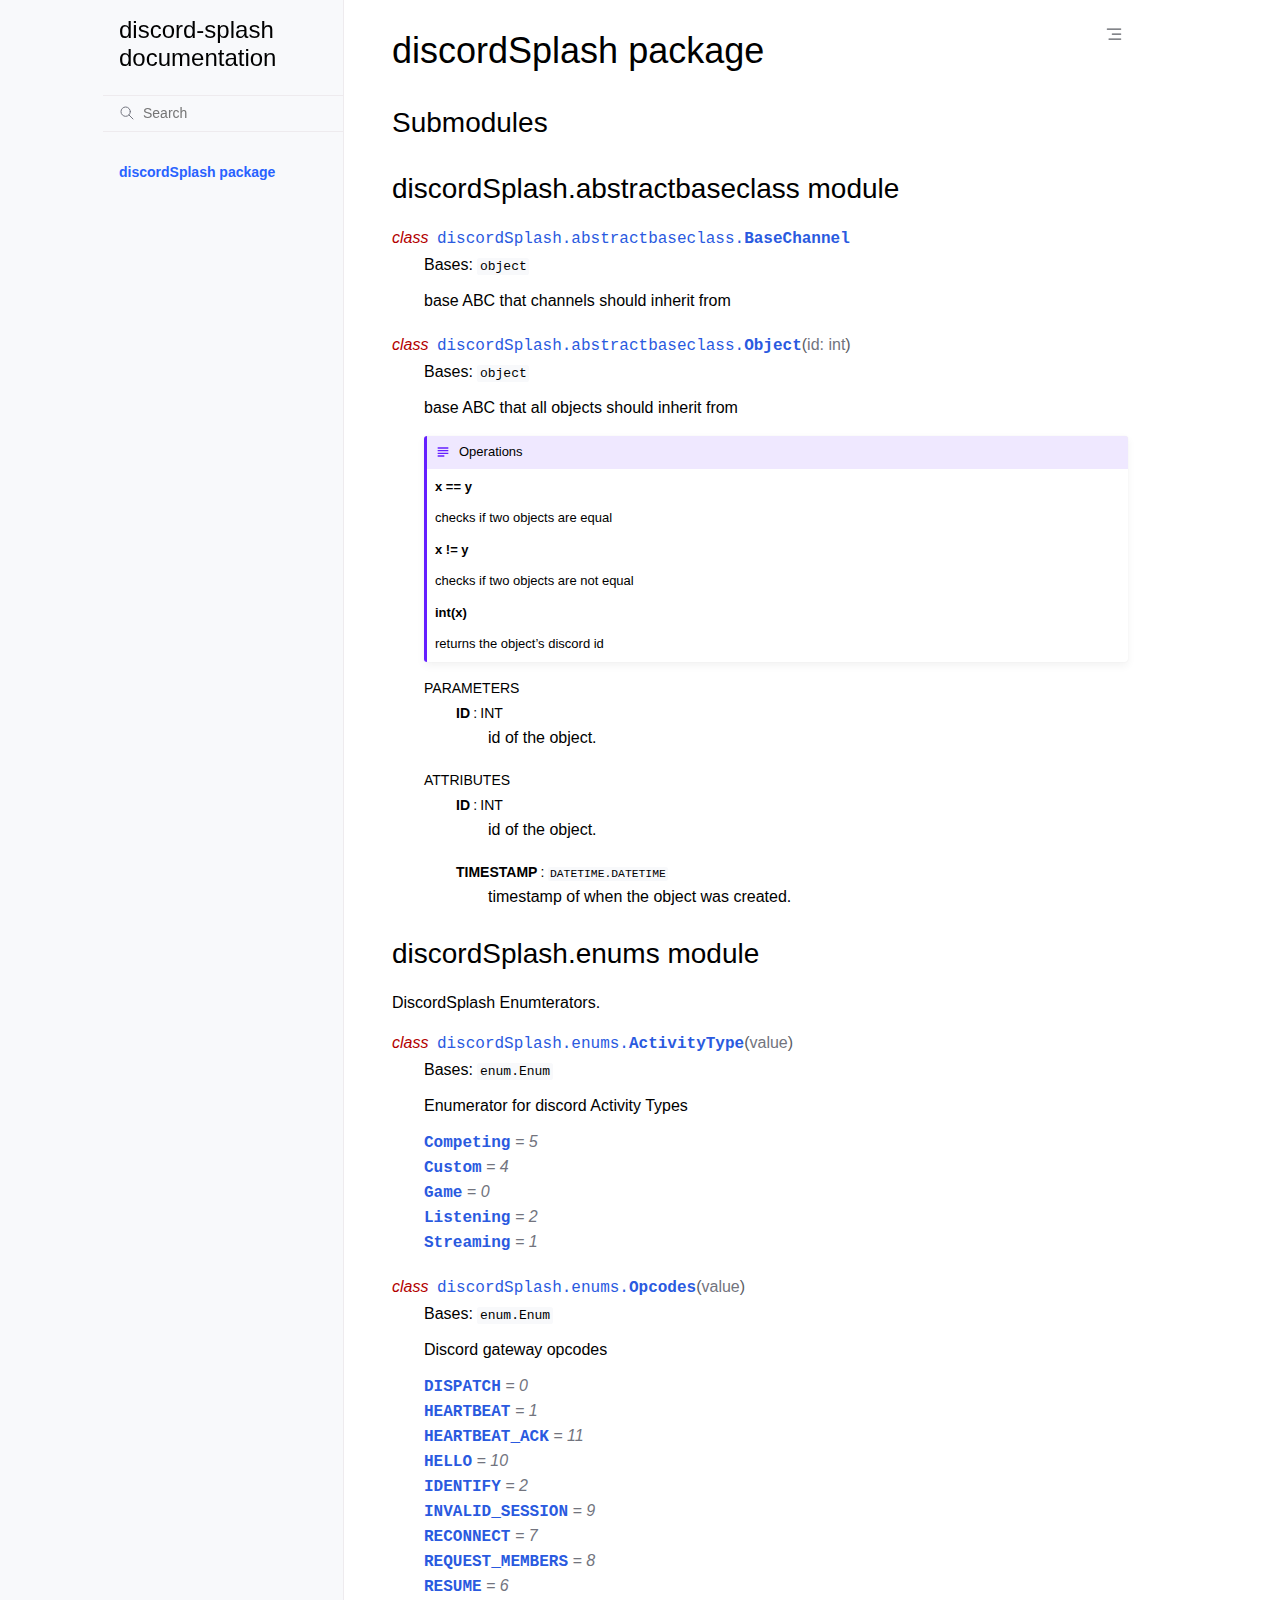
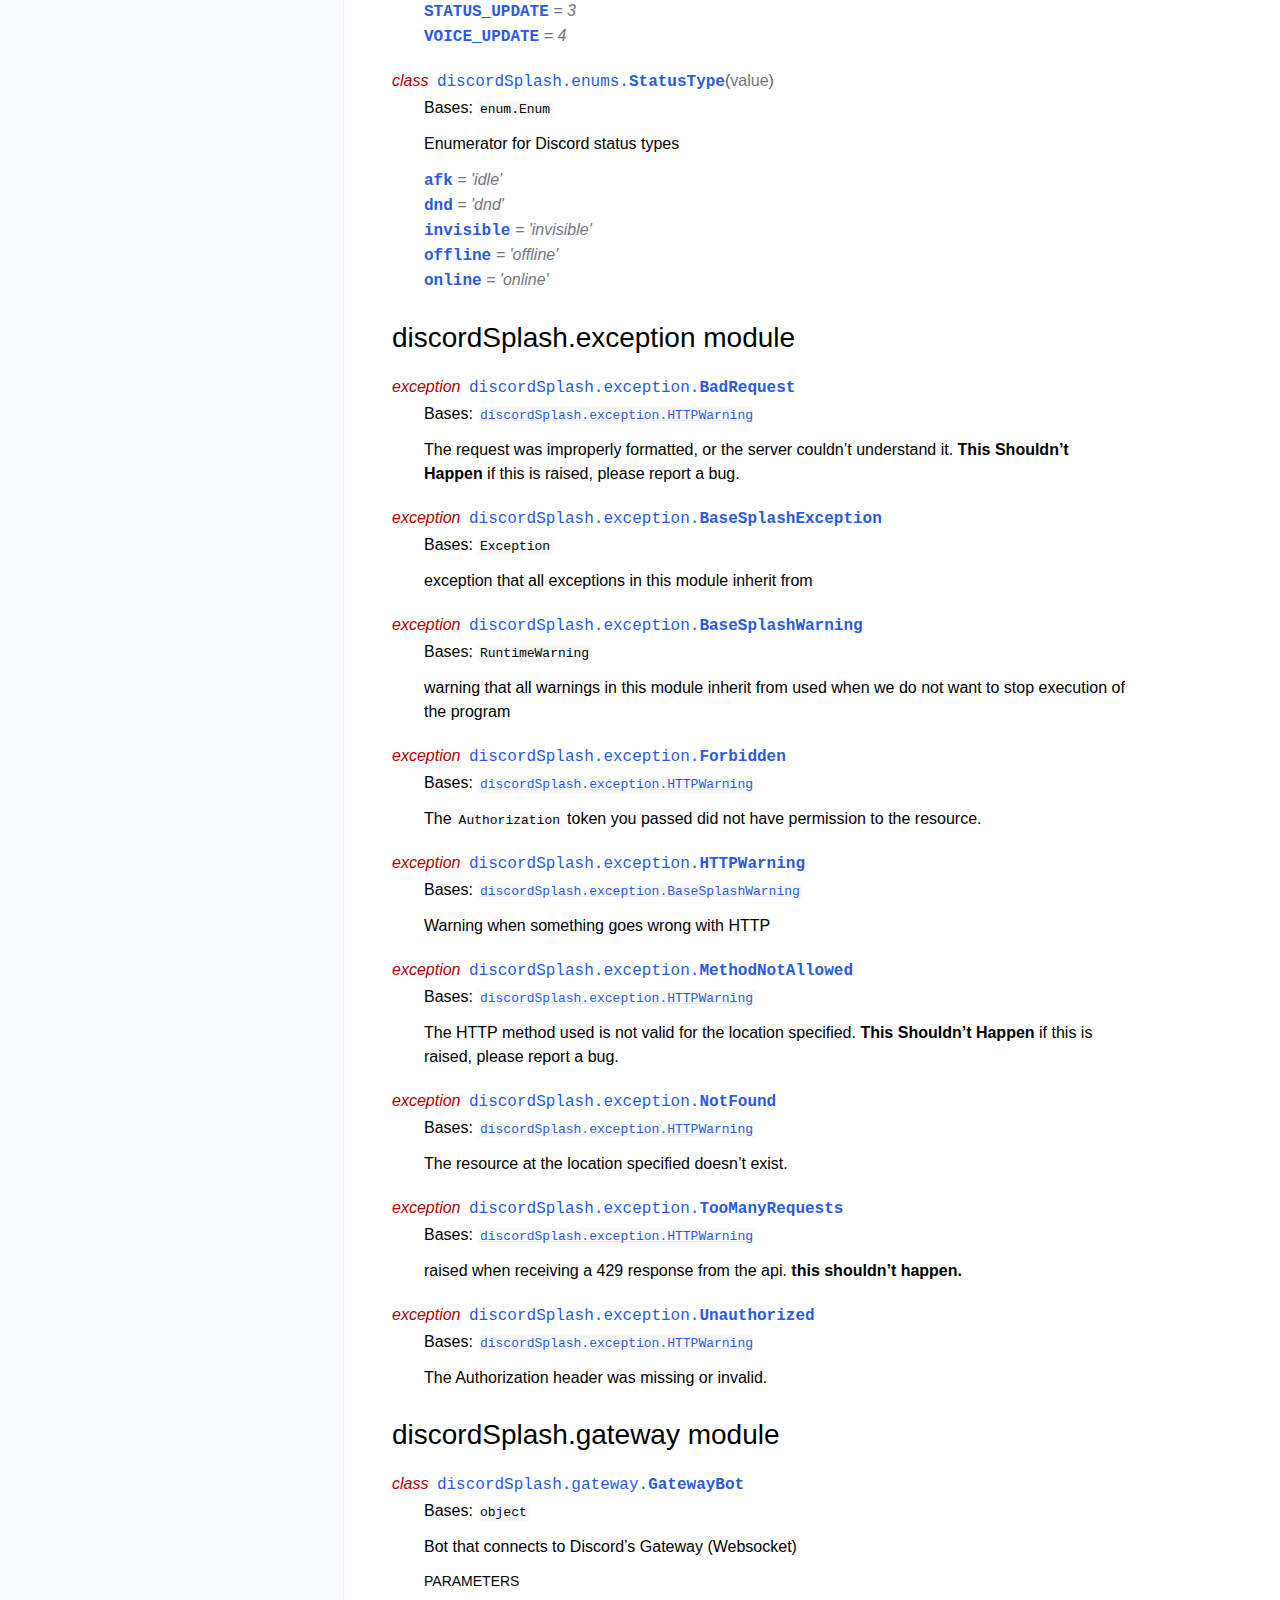
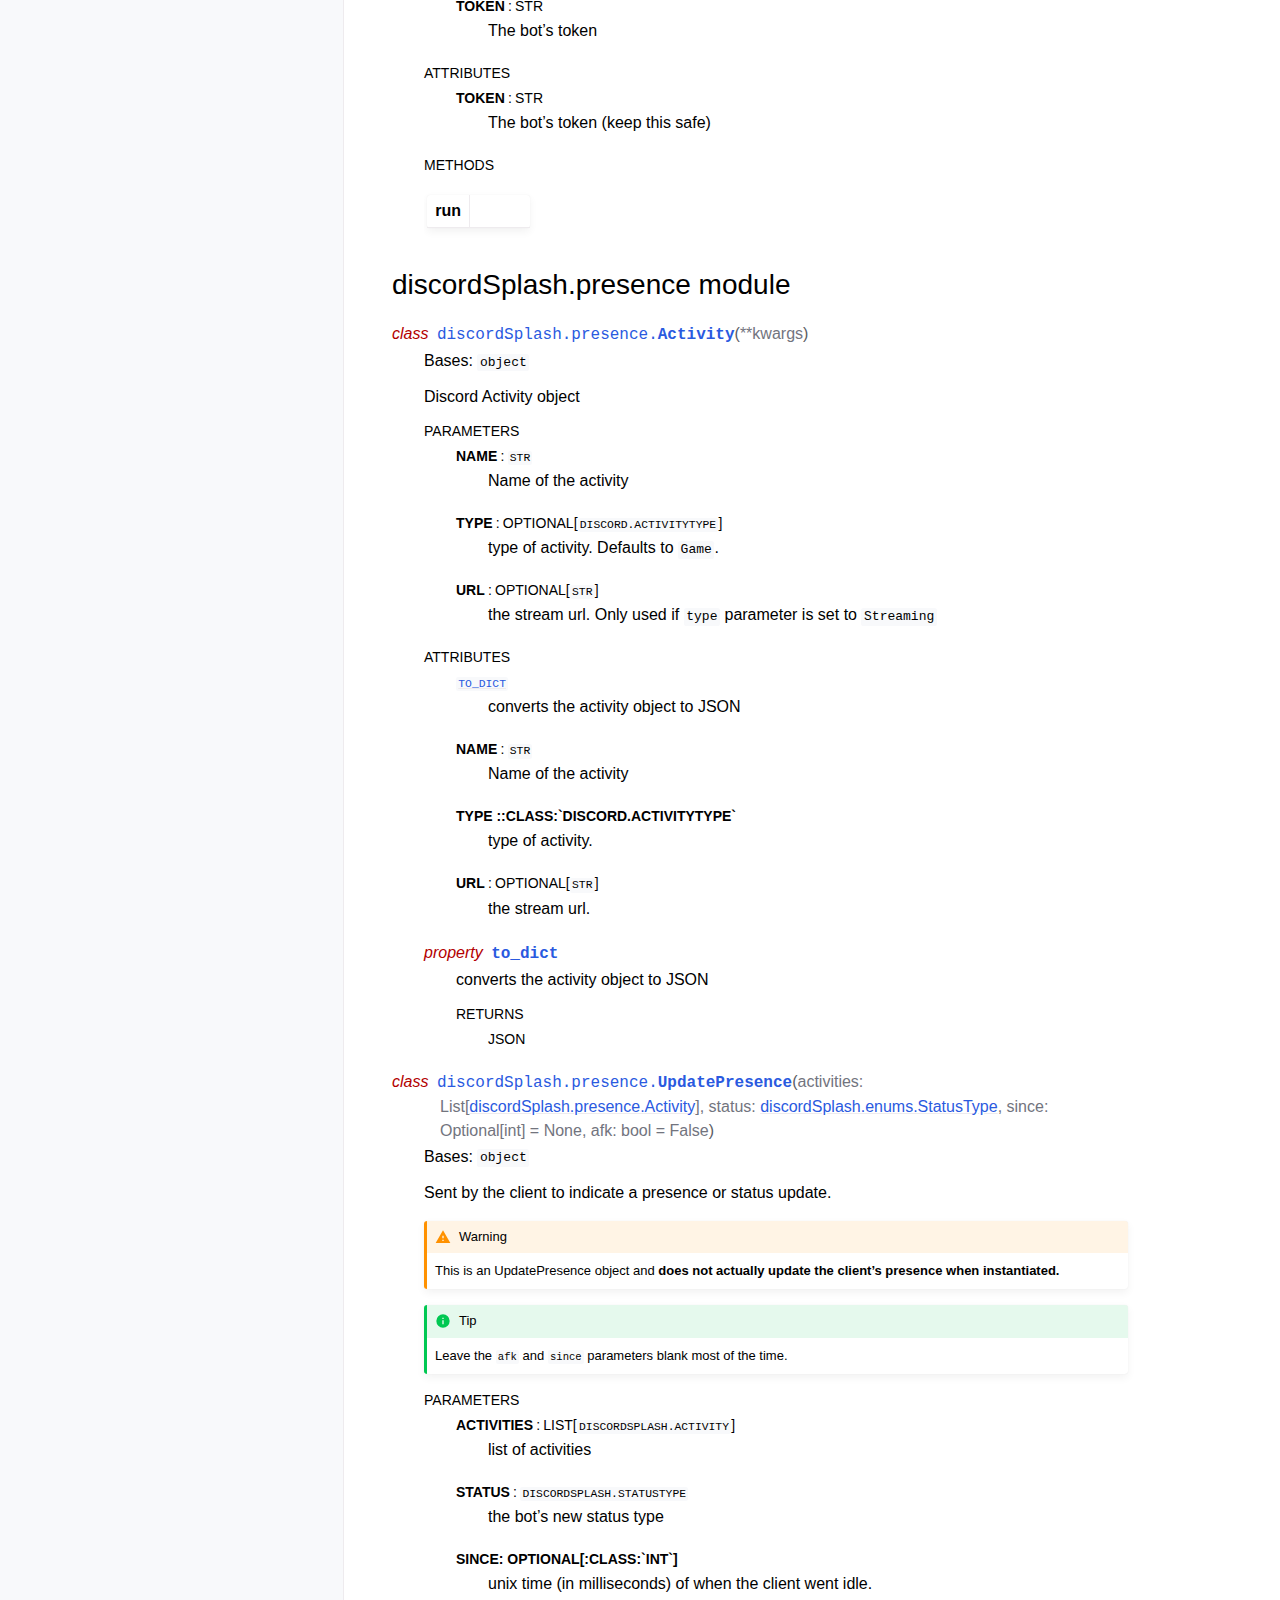
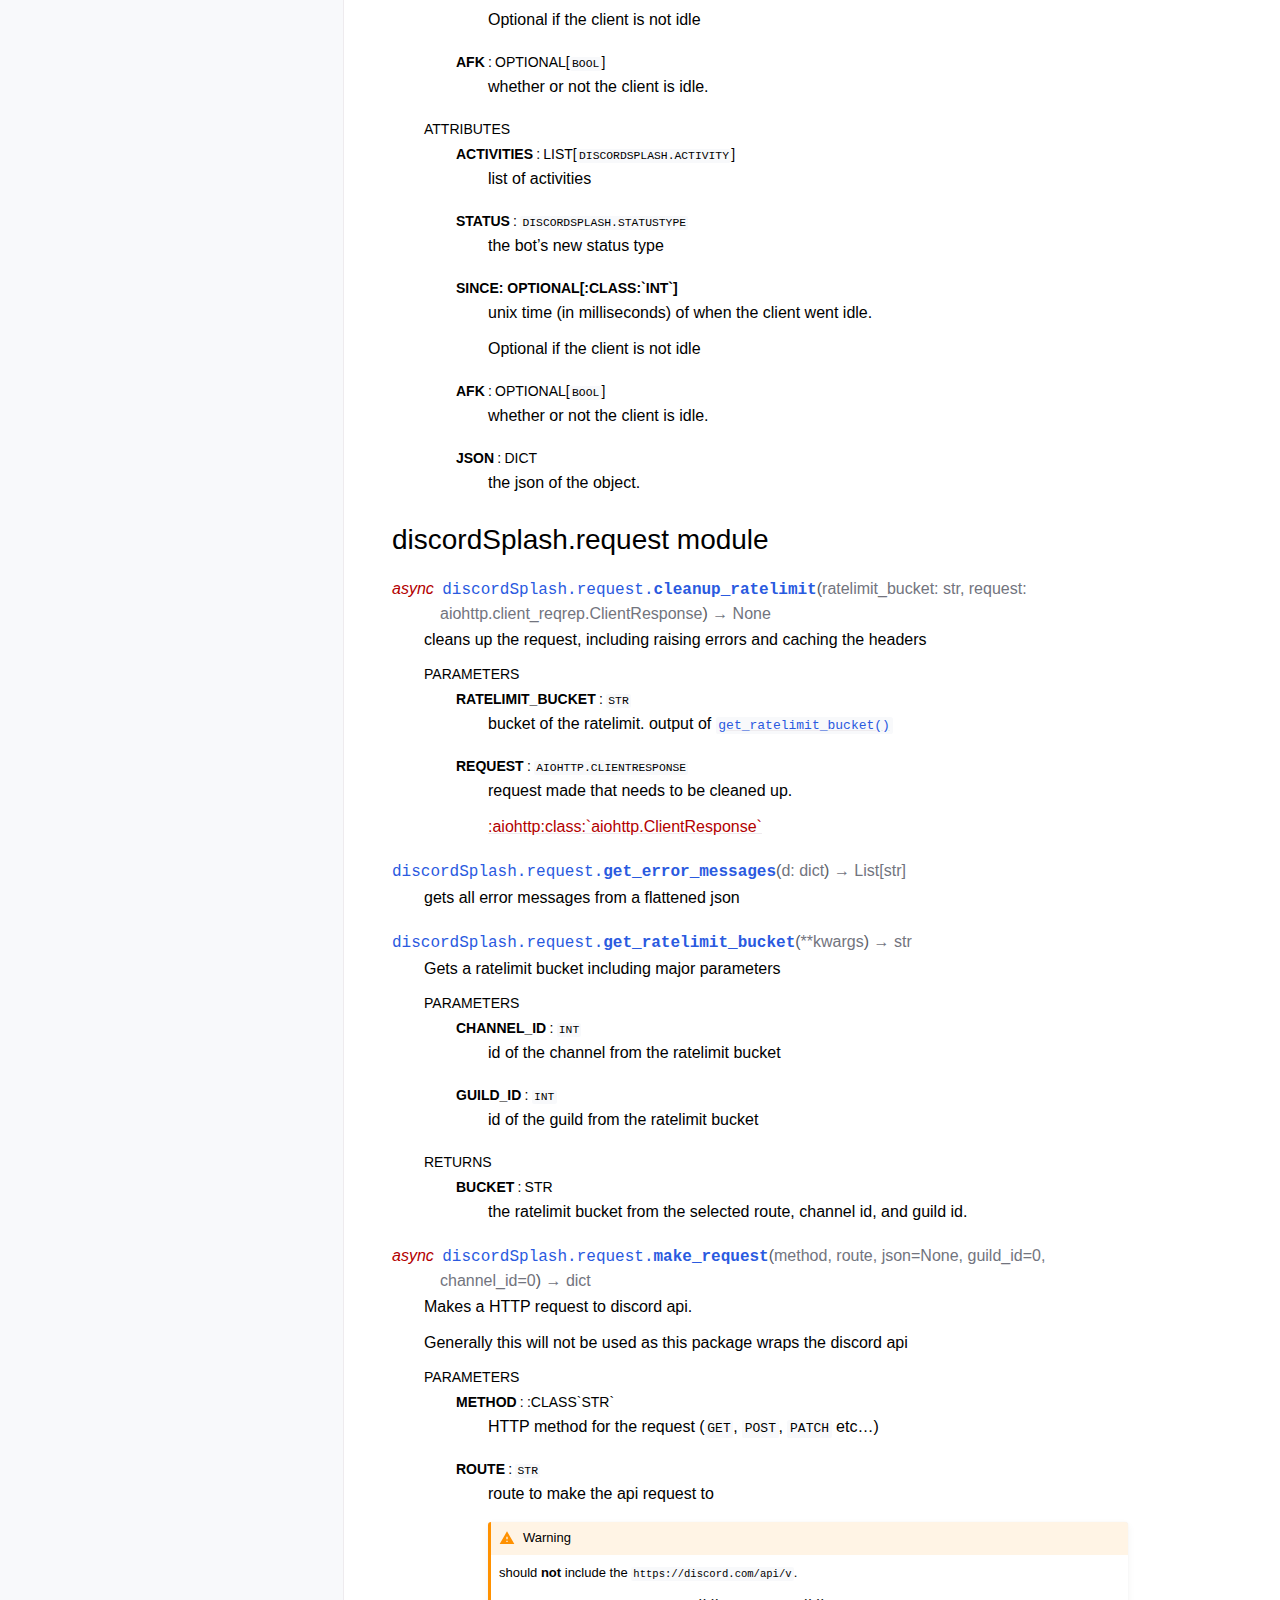
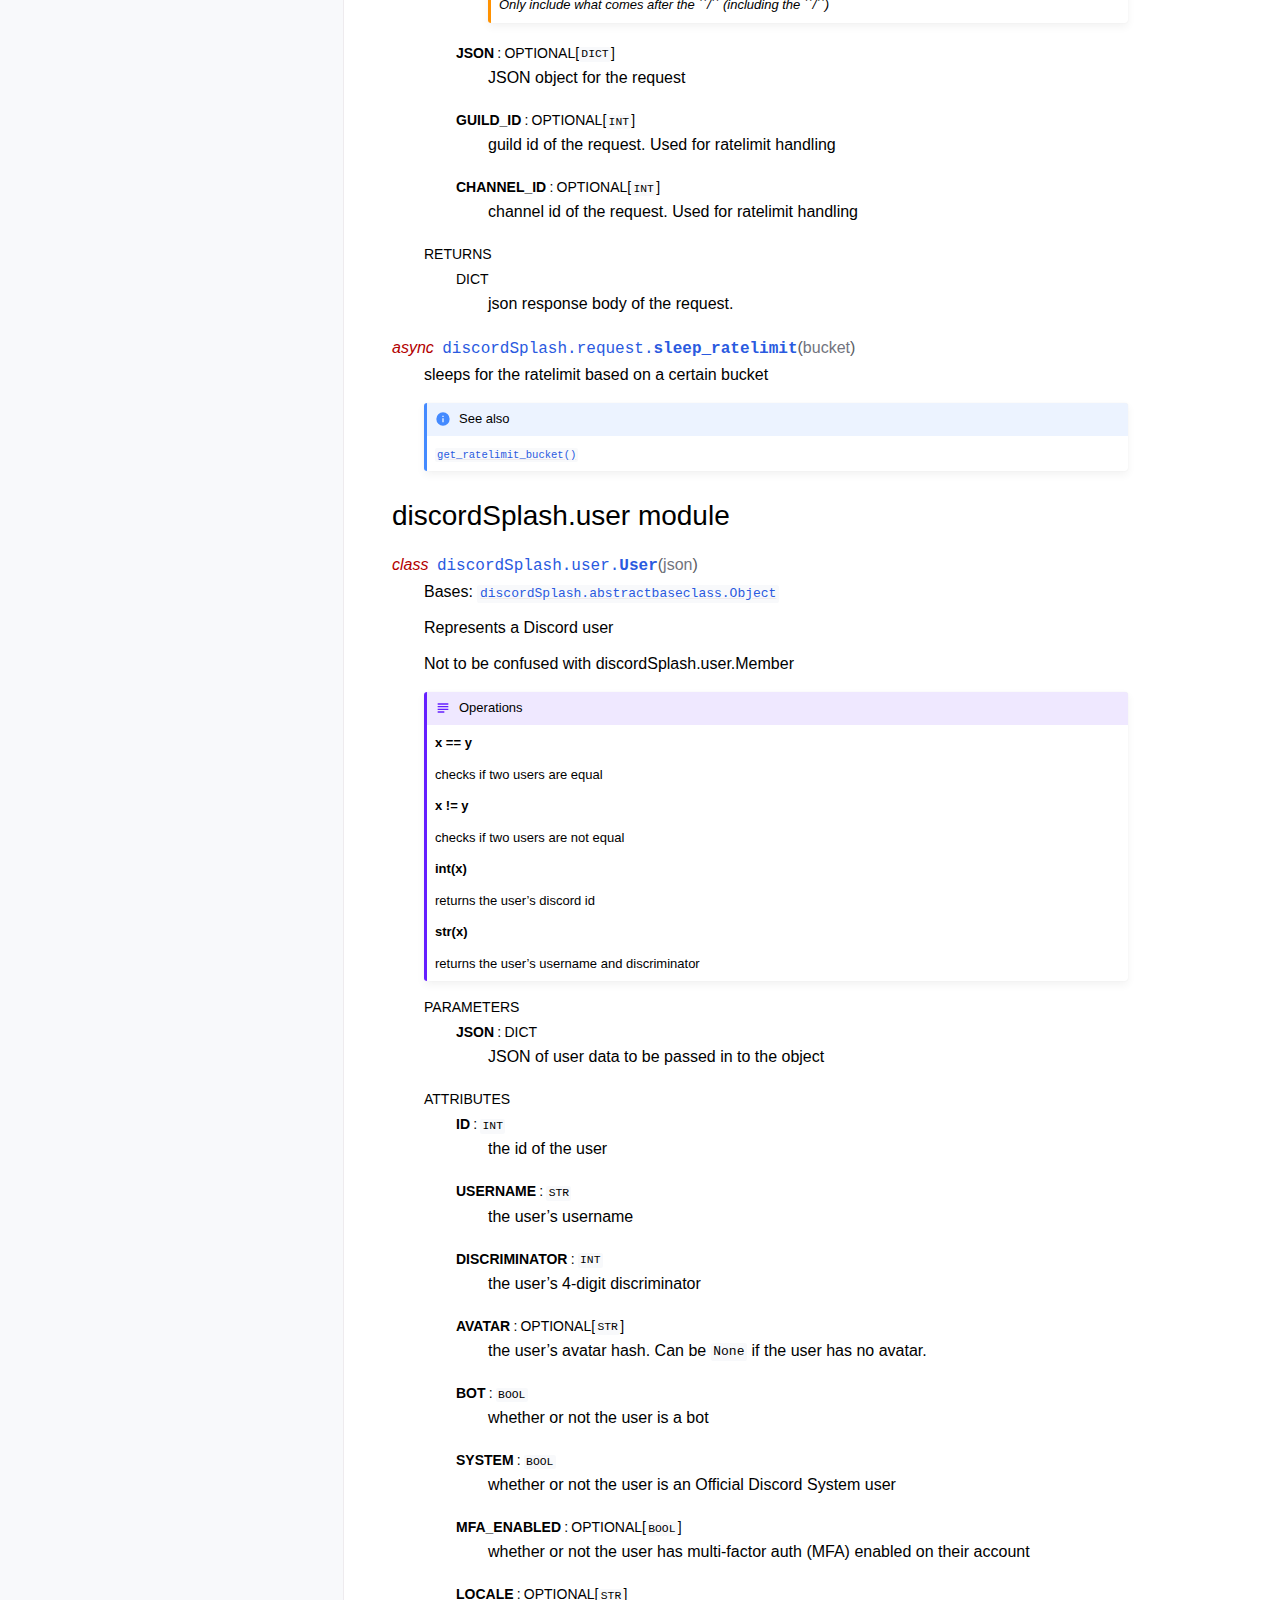
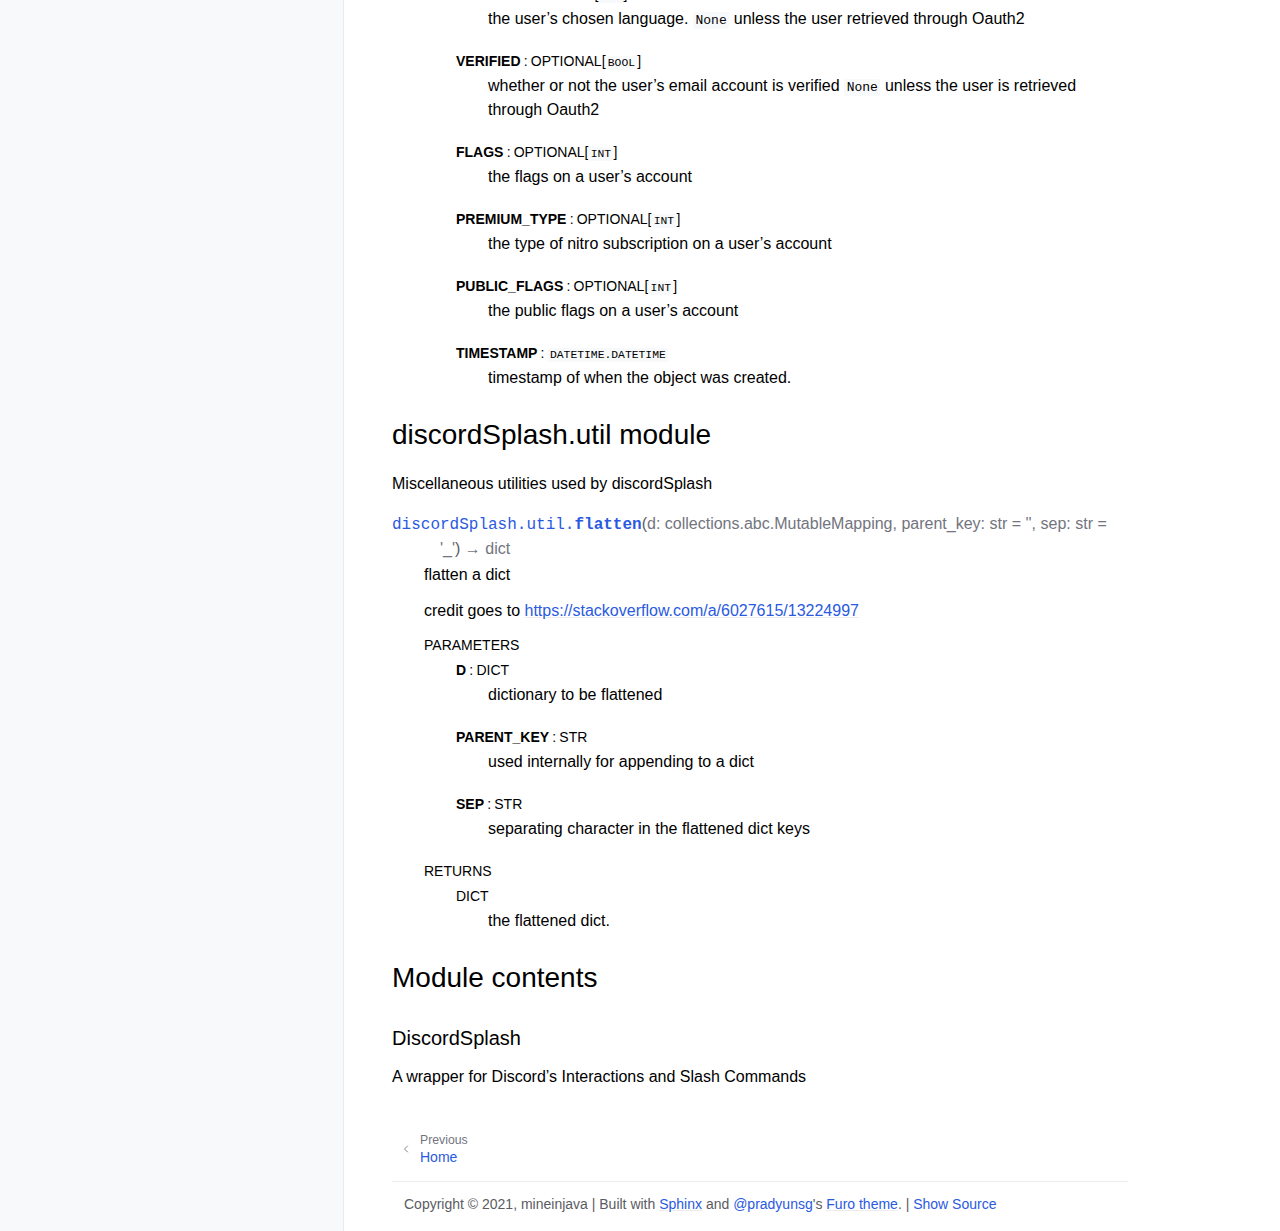
==== commit d1097f03: "Added lots of things" ====
--- a/docs/_build/html/discordSplash.html
+++ b/docs/_build/html/discordSplash.html
@@ -142,7 +142,7 @@
 </dd></dl>
 <dl class="py class">
 <dt id="discordSplash.abstractbaseclass.Object">
-<em class="property"><span class="pre">class</span> </em><code class="sig-prename descclassname"><span class="pre">discordSplash.abstractbaseclass.</span></code><code class="sig-name descname"><span class="pre">Object</span></code><span class="sig-paren">(</span><em class="sig-param"><span class="n"><span class="pre">id</span></span></em><span class="sig-paren">)</span><a class="headerlink" href="#discordSplash.abstractbaseclass.Object" title="Permalink to this definition">¶</a></dt>
+<em class="property"><span class="pre">class</span> </em><code class="sig-prename descclassname"><span class="pre">discordSplash.abstractbaseclass.</span></code><code class="sig-name descname"><span class="pre">Object</span></code><span class="sig-paren">(</span><em class="sig-param"><span class="n"><span class="pre">id</span></span><span class="p"><span class="pre">:</span></span> <span class="n"><span class="pre">int</span></span></em><span class="sig-paren">)</span><a class="headerlink" href="#discordSplash.abstractbaseclass.Object" title="Permalink to this definition">¶</a></dt>
 <dd><p>Bases: <code class="xref py py-class docutils literal notranslate"><span class="pre">object</span></code></p>
 <p>base ABC that all objects should inherit from</p>
 <div class="admonition-operations admonition">
@@ -174,6 +174,109 @@
 </div>
 <div class="section" id="module-discordSplash.enums">
 <span id="discordsplash-enums-module"></span><h2>discordSplash.enums module<a class="headerlink" href="#module-discordSplash.enums" title="Permalink to this headline">¶</a></h2>
+<p>DiscordSplash Enumterators.</p>
+<dl class="py class">
+<dt id="discordSplash.enums.ActivityType">
+<em class="property"><span class="pre">class</span> </em><code class="sig-prename descclassname"><span class="pre">discordSplash.enums.</span></code><code class="sig-name descname"><span class="pre">ActivityType</span></code><span class="sig-paren">(</span><em class="sig-param"><span class="n"><span class="pre">value</span></span></em><span class="sig-paren">)</span><a class="headerlink" href="#discordSplash.enums.ActivityType" title="Permalink to this definition">¶</a></dt>
+<dd><p>Bases: <code class="xref py py-class docutils literal notranslate"><span class="pre">enum.Enum</span></code></p>
+<p>Enumerator for discord Activity Types</p>
+<dl class="py attribute">
+<dt id="discordSplash.enums.ActivityType.Competing">
+<code class="sig-name descname"><span class="pre">Competing</span></code><em class="property"> <span class="pre">=</span> <span class="pre">5</span></em><a class="headerlink" href="#discordSplash.enums.ActivityType.Competing" title="Permalink to this definition">¶</a></dt>
+<dd></dd></dl>
+<dl class="py attribute">
+<dt id="discordSplash.enums.ActivityType.Custom">
+<code class="sig-name descname"><span class="pre">Custom</span></code><em class="property"> <span class="pre">=</span> <span class="pre">4</span></em><a class="headerlink" href="#discordSplash.enums.ActivityType.Custom" title="Permalink to this definition">¶</a></dt>
+<dd></dd></dl>
+<dl class="py attribute">
+<dt id="discordSplash.enums.ActivityType.Game">
+<code class="sig-name descname"><span class="pre">Game</span></code><em class="property"> <span class="pre">=</span> <span class="pre">0</span></em><a class="headerlink" href="#discordSplash.enums.ActivityType.Game" title="Permalink to this definition">¶</a></dt>
+<dd></dd></dl>
+<dl class="py attribute">
+<dt id="discordSplash.enums.ActivityType.Listening">
+<code class="sig-name descname"><span class="pre">Listening</span></code><em class="property"> <span class="pre">=</span> <span class="pre">2</span></em><a class="headerlink" href="#discordSplash.enums.ActivityType.Listening" title="Permalink to this definition">¶</a></dt>
+<dd></dd></dl>
+<dl class="py attribute">
+<dt id="discordSplash.enums.ActivityType.Streaming">
+<code class="sig-name descname"><span class="pre">Streaming</span></code><em class="property"> <span class="pre">=</span> <span class="pre">1</span></em><a class="headerlink" href="#discordSplash.enums.ActivityType.Streaming" title="Permalink to this definition">¶</a></dt>
+<dd></dd></dl>
+</dd></dl>
+<dl class="py class">
+<dt id="discordSplash.enums.Opcodes">
+<em class="property"><span class="pre">class</span> </em><code class="sig-prename descclassname"><span class="pre">discordSplash.enums.</span></code><code class="sig-name descname"><span class="pre">Opcodes</span></code><span class="sig-paren">(</span><em class="sig-param"><span class="n"><span class="pre">value</span></span></em><span class="sig-paren">)</span><a class="headerlink" href="#discordSplash.enums.Opcodes" title="Permalink to this definition">¶</a></dt>
+<dd><p>Bases: <code class="xref py py-class docutils literal notranslate"><span class="pre">enum.Enum</span></code></p>
+<p>Discord gateway opcodes</p>
+<dl class="py attribute">
+<dt id="discordSplash.enums.Opcodes.DISPATCH">
+<code class="sig-name descname"><span class="pre">DISPATCH</span></code><em class="property"> <span class="pre">=</span> <span class="pre">0</span></em><a class="headerlink" href="#discordSplash.enums.Opcodes.DISPATCH" title="Permalink to this definition">¶</a></dt>
+<dd></dd></dl>
+<dl class="py attribute">
+<dt id="discordSplash.enums.Opcodes.HEARTBEAT">
+<code class="sig-name descname"><span class="pre">HEARTBEAT</span></code><em class="property"> <span class="pre">=</span> <span class="pre">1</span></em><a class="headerlink" href="#discordSplash.enums.Opcodes.HEARTBEAT" title="Permalink to this definition">¶</a></dt>
+<dd></dd></dl>
+<dl class="py attribute">
+<dt id="discordSplash.enums.Opcodes.HEARTBEAT_ACK">
+<code class="sig-name descname"><span class="pre">HEARTBEAT_ACK</span></code><em class="property"> <span class="pre">=</span> <span class="pre">11</span></em><a class="headerlink" href="#discordSplash.enums.Opcodes.HEARTBEAT_ACK" title="Permalink to this definition">¶</a></dt>
+<dd></dd></dl>
+<dl class="py attribute">
+<dt id="discordSplash.enums.Opcodes.HELLO">
+<code class="sig-name descname"><span class="pre">HELLO</span></code><em class="property"> <span class="pre">=</span> <span class="pre">10</span></em><a class="headerlink" href="#discordSplash.enums.Opcodes.HELLO" title="Permalink to this definition">¶</a></dt>
+<dd></dd></dl>
+<dl class="py attribute">
+<dt id="discordSplash.enums.Opcodes.IDENTIFY">
+<code class="sig-name descname"><span class="pre">IDENTIFY</span></code><em class="property"> <span class="pre">=</span> <span class="pre">2</span></em><a class="headerlink" href="#discordSplash.enums.Opcodes.IDENTIFY" title="Permalink to this definition">¶</a></dt>
+<dd></dd></dl>
+<dl class="py attribute">
+<dt id="discordSplash.enums.Opcodes.INVALID_SESSION">
+<code class="sig-name descname"><span class="pre">INVALID_SESSION</span></code><em class="property"> <span class="pre">=</span> <span class="pre">9</span></em><a class="headerlink" href="#discordSplash.enums.Opcodes.INVALID_SESSION" title="Permalink to this definition">¶</a></dt>
+<dd></dd></dl>
+<dl class="py attribute">
+<dt id="discordSplash.enums.Opcodes.RECONNECT">
+<code class="sig-name descname"><span class="pre">RECONNECT</span></code><em class="property"> <span class="pre">=</span> <span class="pre">7</span></em><a class="headerlink" href="#discordSplash.enums.Opcodes.RECONNECT" title="Permalink to this definition">¶</a></dt>
+<dd></dd></dl>
+<dl class="py attribute">
+<dt id="discordSplash.enums.Opcodes.REQUEST_MEMBERS">
+<code class="sig-name descname"><span class="pre">REQUEST_MEMBERS</span></code><em class="property"> <span class="pre">=</span> <span class="pre">8</span></em><a class="headerlink" href="#discordSplash.enums.Opcodes.REQUEST_MEMBERS" title="Permalink to this definition">¶</a></dt>
+<dd></dd></dl>
+<dl class="py attribute">
+<dt id="discordSplash.enums.Opcodes.RESUME">
+<code class="sig-name descname"><span class="pre">RESUME</span></code><em class="property"> <span class="pre">=</span> <span class="pre">6</span></em><a class="headerlink" href="#discordSplash.enums.Opcodes.RESUME" title="Permalink to this definition">¶</a></dt>
+<dd></dd></dl>
+<dl class="py attribute">
+<dt id="discordSplash.enums.Opcodes.STATUS_UPDATE">
+<code class="sig-name descname"><span class="pre">STATUS_UPDATE</span></code><em class="property"> <span class="pre">=</span> <span class="pre">3</span></em><a class="headerlink" href="#discordSplash.enums.Opcodes.STATUS_UPDATE" title="Permalink to this definition">¶</a></dt>
+<dd></dd></dl>
+<dl class="py attribute">
+<dt id="discordSplash.enums.Opcodes.VOICE_UPDATE">
+<code class="sig-name descname"><span class="pre">VOICE_UPDATE</span></code><em class="property"> <span class="pre">=</span> <span class="pre">4</span></em><a class="headerlink" href="#discordSplash.enums.Opcodes.VOICE_UPDATE" title="Permalink to this definition">¶</a></dt>
+<dd></dd></dl>
+</dd></dl>
+<dl class="py class">
+<dt id="discordSplash.enums.StatusType">
+<em class="property"><span class="pre">class</span> </em><code class="sig-prename descclassname"><span class="pre">discordSplash.enums.</span></code><code class="sig-name descname"><span class="pre">StatusType</span></code><span class="sig-paren">(</span><em class="sig-param"><span class="n"><span class="pre">value</span></span></em><span class="sig-paren">)</span><a class="headerlink" href="#discordSplash.enums.StatusType" title="Permalink to this definition">¶</a></dt>
+<dd><p>Bases: <code class="xref py py-class docutils literal notranslate"><span class="pre">enum.Enum</span></code></p>
+<p>Enumerator for Discord status types</p>
+<dl class="py attribute">
+<dt id="discordSplash.enums.StatusType.afk">
+<code class="sig-name descname"><span class="pre">afk</span></code><em class="property"> <span class="pre">=</span> <span class="pre">'idle'</span></em><a class="headerlink" href="#discordSplash.enums.StatusType.afk" title="Permalink to this definition">¶</a></dt>
+<dd></dd></dl>
+<dl class="py attribute">
+<dt id="discordSplash.enums.StatusType.dnd">
+<code class="sig-name descname"><span class="pre">dnd</span></code><em class="property"> <span class="pre">=</span> <span class="pre">'dnd'</span></em><a class="headerlink" href="#discordSplash.enums.StatusType.dnd" title="Permalink to this definition">¶</a></dt>
+<dd></dd></dl>
+<dl class="py attribute">
+<dt id="discordSplash.enums.StatusType.invisible">
+<code class="sig-name descname"><span class="pre">invisible</span></code><em class="property"> <span class="pre">=</span> <span class="pre">'invisible'</span></em><a class="headerlink" href="#discordSplash.enums.StatusType.invisible" title="Permalink to this definition">¶</a></dt>
+<dd></dd></dl>
+<dl class="py attribute">
+<dt id="discordSplash.enums.StatusType.offline">
+<code class="sig-name descname"><span class="pre">offline</span></code><em class="property"> <span class="pre">=</span> <span class="pre">'offline'</span></em><a class="headerlink" href="#discordSplash.enums.StatusType.offline" title="Permalink to this definition">¶</a></dt>
+<dd></dd></dl>
+<dl class="py attribute">
+<dt id="discordSplash.enums.StatusType.online">
+<code class="sig-name descname"><span class="pre">online</span></code><em class="property"> <span class="pre">=</span> <span class="pre">'online'</span></em><a class="headerlink" href="#discordSplash.enums.StatusType.online" title="Permalink to this definition">¶</a></dt>
+<dd></dd></dl>
+</dd></dl>
 </div>
 <div class="section" id="module-discordSplash.exception">
 <span id="discordsplash-exception-module"></span><h2>discordSplash.exception module<a class="headerlink" href="#module-discordSplash.exception" title="Permalink to this headline">¶</a></h2>
@@ -242,35 +345,122 @@
 <dt id="discordSplash.gateway.GatewayBot">
 <em class="property"><span class="pre">class</span> </em><code class="sig-prename descclassname"><span class="pre">discordSplash.gateway.</span></code><code class="sig-name descname"><span class="pre">GatewayBot</span></code><a class="headerlink" href="#discordSplash.gateway.GatewayBot" title="Permalink to this definition">¶</a></dt>
 <dd><p>Bases: <code class="xref py py-class docutils literal notranslate"><span class="pre">object</span></code></p>
+<p>Bot that connects to Discord’s Gateway (Websocket)</p>
+<dl class="field-list simple">
+<dt class="field-odd">Parameters</dt>
+<dd class="field-odd"><dl class="simple">
+<dt><strong>token</strong><span class="classifier">str</span></dt><dd><p>The bot’s token</p>
+</dd>
+</dl>
+</dd>
+<dt class="field-even">Attributes</dt>
+<dd class="field-even"><dl class="simple">
+<dt><strong>TOKEN</strong><span class="classifier">str</span></dt><dd><p>The bot’s token (keep this safe)</p>
+</dd>
+</dl>
+</dd>
+</dl>
+<p class="rubric">Methods</p>
+<div class="table-wrapper"><table class="docutils align-default">
+<colgroup>
+<col style="width: 41%"/>
+<col style="width: 59%"/>
+</colgroup>
+<tbody>
+<tr class="row-odd"><td><p><strong>run</strong></p></td>
+<td></td>
+</tr>
+</tbody>
+</table></div>
 </dd></dl>
 </div>
 <div class="section" id="module-discordSplash.presence">
 <span id="discordsplash-presence-module"></span><h2>discordSplash.presence module<a class="headerlink" href="#module-discordSplash.presence" title="Permalink to this headline">¶</a></h2>
 <dl class="py class">
-<dt id="discordSplash.presence.PresenceType">
-<em class="property"><span class="pre">class</span> </em><code class="sig-prename descclassname"><span class="pre">discordSplash.presence.</span></code><code class="sig-name descname"><span class="pre">PresenceType</span></code><span class="sig-paren">(</span><em class="sig-param"><span class="n"><span class="pre">value</span></span></em><span class="sig-paren">)</span><a class="headerlink" href="#discordSplash.presence.PresenceType" title="Permalink to this definition">¶</a></dt>
-<dd><p>Bases: <code class="xref py py-class docutils literal notranslate"><span class="pre">enum.Enum</span></code></p>
-<p>Enumerator for discord PresenceTypes</p>
-<dl class="py attribute">
-<dt id="discordSplash.presence.PresenceType.Competing">
-<code class="sig-name descname"><span class="pre">Competing</span></code><em class="property"> <span class="pre">=</span> <span class="pre">5</span></em><a class="headerlink" href="#discordSplash.presence.PresenceType.Competing" title="Permalink to this definition">¶</a></dt>
-<dd></dd></dl>
-<dl class="py attribute">
-<dt id="discordSplash.presence.PresenceType.Custom">
-<code class="sig-name descname"><span class="pre">Custom</span></code><em class="property"> <span class="pre">=</span> <span class="pre">4</span></em><a class="headerlink" href="#discordSplash.presence.PresenceType.Custom" title="Permalink to this definition">¶</a></dt>
-<dd></dd></dl>
-<dl class="py attribute">
-<dt id="discordSplash.presence.PresenceType.Game">
-<code class="sig-name descname"><span class="pre">Game</span></code><em class="property"> <span class="pre">=</span> <span class="pre">0</span></em><a class="headerlink" href="#discordSplash.presence.PresenceType.Game" title="Permalink to this definition">¶</a></dt>
-<dd></dd></dl>
-<dl class="py attribute">
-<dt id="discordSplash.presence.PresenceType.Listening">
-<code class="sig-name descname"><span class="pre">Listening</span></code><em class="property"> <span class="pre">=</span> <span class="pre">2</span></em><a class="headerlink" href="#discordSplash.presence.PresenceType.Listening" title="Permalink to this definition">¶</a></dt>
-<dd></dd></dl>
-<dl class="py attribute">
-<dt id="discordSplash.presence.PresenceType.Streaming">
-<code class="sig-name descname"><span class="pre">Streaming</span></code><em class="property"> <span class="pre">=</span> <span class="pre">1</span></em><a class="headerlink" href="#discordSplash.presence.PresenceType.Streaming" title="Permalink to this definition">¶</a></dt>
-<dd></dd></dl>
+<dt id="discordSplash.presence.Activity">
+<em class="property"><span class="pre">class</span> </em><code class="sig-prename descclassname"><span class="pre">discordSplash.presence.</span></code><code class="sig-name descname"><span class="pre">Activity</span></code><span class="sig-paren">(</span><em class="sig-param"><span class="o"><span class="pre">**</span></span><span class="n"><span class="pre">kwargs</span></span></em><span class="sig-paren">)</span><a class="headerlink" href="#discordSplash.presence.Activity" title="Permalink to this definition">¶</a></dt>
+<dd><p>Bases: <code class="xref py py-class docutils literal notranslate"><span class="pre">object</span></code></p>
+<p>Discord Activity object</p>
+<dl class="field-list">
+<dt class="field-odd">Parameters</dt>
+<dd class="field-odd"><dl>
+<dt><strong>name</strong><span class="classifier"><code class="xref py py-class docutils literal notranslate"><span class="pre">str</span></code></span></dt><dd><p>Name of the activity</p>
+</dd>
+<dt><strong>type</strong><span class="classifier">Optional[<code class="xref py py-class docutils literal notranslate"><span class="pre">discord.ActivityType</span></code>]</span></dt><dd><p>type of activity. Defaults to <code class="docutils literal notranslate"><span class="pre">Game</span></code>.</p>
+</dd>
+<dt><strong>url</strong><span class="classifier">Optional[<code class="xref py py-class docutils literal notranslate"><span class="pre">str</span></code>]</span></dt><dd><p>the stream url. Only used if <code class="docutils literal notranslate"><span class="pre">type</span></code> parameter is set to <code class="docutils literal notranslate"><span class="pre">Streaming</span></code></p>
+</dd>
+</dl>
+</dd>
+<dt class="field-even">Attributes</dt>
+<dd class="field-even"><dl>
+<dt><a class="reference internal" href="#discordSplash.presence.Activity.to_dict" title="discordSplash.presence.Activity.to_dict"><code class="xref py py-obj docutils literal notranslate"><span class="pre">to_dict</span></code></a></dt><dd><p>converts the activity object to JSON</p>
+</dd>
+<dt><strong>name</strong><span class="classifier"><code class="xref py py-class docutils literal notranslate"><span class="pre">str</span></code></span></dt><dd><p>Name of the activity</p>
+</dd>
+<dt><strong>type ::class:`discord.ActivityType`</strong></dt><dd><p>type of activity.</p>
+</dd>
+<dt><strong>url</strong><span class="classifier">Optional[<code class="xref py py-class docutils literal notranslate"><span class="pre">str</span></code>]</span></dt><dd><p>the stream url.</p>
+</dd>
+</dl>
+</dd>
+</dl>
+<dl class="py method">
+<dt id="discordSplash.presence.Activity.to_dict">
+<em class="property"><span class="pre">property</span> </em><code class="sig-name descname"><span class="pre">to_dict</span></code><a class="headerlink" href="#discordSplash.presence.Activity.to_dict" title="Permalink to this definition">¶</a></dt>
+<dd><p>converts the activity object to JSON</p>
+<dl class="field-list simple">
+<dt class="field-odd">Returns</dt>
+<dd class="field-odd"><dl class="simple">
+<dt>json</dt><dd></dd>
+</dl>
+</dd>
+</dl>
+</dd></dl>
+</dd></dl>
+<dl class="py class">
+<dt id="discordSplash.presence.UpdatePresence">
+<em class="property"><span class="pre">class</span> </em><code class="sig-prename descclassname"><span class="pre">discordSplash.presence.</span></code><code class="sig-name descname"><span class="pre">UpdatePresence</span></code><span class="sig-paren">(</span><em class="sig-param"><span class="n"><span class="pre">activities</span></span><span class="p"><span class="pre">:</span></span> <span class="n"><span class="pre">List</span><span class="p"><span class="pre">[</span></span><a class="reference internal" href="#discordSplash.presence.Activity" title="discordSplash.presence.Activity"><span class="pre">discordSplash.presence.Activity</span></a><span class="p"><span class="pre">]</span></span></span></em>, <em class="sig-param"><span class="n"><span class="pre">status</span></span><span class="p"><span class="pre">:</span></span> <span class="n"><a class="reference internal" href="#discordSplash.enums.StatusType" title="discordSplash.enums.StatusType"><span class="pre">discordSplash.enums.StatusType</span></a></span></em>, <em class="sig-param"><span class="n"><span class="pre">since</span></span><span class="p"><span class="pre">:</span></span> <span class="n"><span class="pre">Optional</span><span class="p"><span class="pre">[</span></span><span class="pre">int</span><span class="p"><span class="pre">]</span></span></span> <span class="o"><span class="pre">=</span></span> <span class="default_value"><span class="pre">None</span></span></em>, <em class="sig-param"><span class="n"><span class="pre">afk</span></span><span class="p"><span class="pre">:</span></span> <span class="n"><span class="pre">bool</span></span> <span class="o"><span class="pre">=</span></span> <span class="default_value"><span class="pre">False</span></span></em><span class="sig-paren">)</span><a class="headerlink" href="#discordSplash.presence.UpdatePresence" title="Permalink to this definition">¶</a></dt>
+<dd><p>Bases: <code class="xref py py-class docutils literal notranslate"><span class="pre">object</span></code></p>
+<p>Sent by the client to indicate a presence or status update.</p>
+<div class="admonition warning">
+<p class="admonition-title">Warning</p>
+<p>This is an UpdatePresence object and <strong>does not actually update the client’s presence when instantiated.</strong></p>
+</div>
+<div class="admonition tip">
+<p class="admonition-title">Tip</p>
+<p>Leave the <code class="docutils literal notranslate"><span class="pre">afk</span></code> and <code class="docutils literal notranslate"><span class="pre">since</span></code> parameters blank most of the time.</p>
+</div>
+<dl class="field-list">
+<dt class="field-odd">Parameters</dt>
+<dd class="field-odd"><dl>
+<dt><strong>activities</strong><span class="classifier">List[<code class="xref py py-class docutils literal notranslate"><span class="pre">discordSplash.Activity</span></code>]</span></dt><dd><p>list of activities</p>
+</dd>
+<dt><strong>status</strong><span class="classifier"><code class="xref py py-class docutils literal notranslate"><span class="pre">discordSplash.StatusType</span></code></span></dt><dd><p>the bot’s new status type</p>
+</dd>
+<dt><strong>since: Optional[:class:`int`]</strong></dt><dd><p>unix time (in milliseconds) of when the client went idle.</p>
+<p>Optional if the client is not idle</p>
+</dd>
+<dt><strong>afk</strong><span class="classifier">Optional[<code class="xref py py-class docutils literal notranslate"><span class="pre">bool</span></code>]</span></dt><dd><p>whether or not the client is idle.</p>
+</dd>
+</dl>
+</dd>
+<dt class="field-even">Attributes</dt>
+<dd class="field-even"><dl>
+<dt><strong>activities</strong><span class="classifier">List[<code class="xref py py-class docutils literal notranslate"><span class="pre">discordSplash.Activity</span></code>]</span></dt><dd><p>list of activities</p>
+</dd>
+<dt><strong>status</strong><span class="classifier"><code class="xref py py-class docutils literal notranslate"><span class="pre">discordSplash.StatusType</span></code></span></dt><dd><p>the bot’s new status type</p>
+</dd>
+<dt><strong>since: Optional[:class:`int`]</strong></dt><dd><p>unix time (in milliseconds) of when the client went idle.</p>
+<p>Optional if the client is not idle</p>
+</dd>
+<dt><strong>afk</strong><span class="classifier">Optional[<code class="xref py py-class docutils literal notranslate"><span class="pre">bool</span></code>]</span></dt><dd><p>whether or not the client is idle.</p>
+</dd>
+<dt><strong>json</strong><span class="classifier">dict</span></dt><dd><p>the json of the object.</p>
+</dd>
+</dl>
+</dd>
+</dl>
 </dd></dl>
 </div>
 <div class="section" id="module-discordSplash.request">
@@ -278,7 +468,19 @@
 <dl class="py function">
 <dt id="discordSplash.request.cleanup_ratelimit">
 <em class="property"><span class="pre">async</span> </em><code class="sig-prename descclassname"><span class="pre">discordSplash.request.</span></code><code class="sig-name descname"><span class="pre">cleanup_ratelimit</span></code><span class="sig-paren">(</span><em class="sig-param"><span class="n"><span class="pre">ratelimit_bucket</span></span><span class="p"><span class="pre">:</span></span> <span class="n"><span class="pre">str</span></span></em>, <em class="sig-param"><span class="n"><span class="pre">request</span></span><span class="p"><span class="pre">:</span></span> <span class="n"><span class="pre">aiohttp.client_reqrep.ClientResponse</span></span></em><span class="sig-paren">)</span> → <span class="pre">None</span><a class="headerlink" href="#discordSplash.request.cleanup_ratelimit" title="Permalink to this definition">¶</a></dt>
-<dd></dd></dl>
+<dd><p>cleans up the request, including raising errors and caching the headers</p>
+<dl class="field-list">
+<dt class="field-odd">Parameters</dt>
+<dd class="field-odd"><dl>
+<dt><strong>ratelimit_bucket</strong><span class="classifier"><code class="xref py py-class docutils literal notranslate"><span class="pre">str</span></code></span></dt><dd><p>bucket of the ratelimit. output of <a class="reference internal" href="#discordSplash.request.get_ratelimit_bucket" title="discordSplash.request.get_ratelimit_bucket"><code class="xref py py-func docutils literal notranslate"><span class="pre">get_ratelimit_bucket()</span></code></a></p>
+</dd>
+<dt><strong>request</strong><span class="classifier"><code class="xref py py-class docutils literal notranslate"><span class="pre">aiohttp.ClientResponse</span></code></span></dt><dd><p>request made that needs to be cleaned up.</p>
+<p><a href="#id1"><span class="problematic" id="id2">:aiohttp:class:`aiohttp.ClientResponse`</span></a></p>
+</dd>
+</dl>
+</dd>
+</dl>
+</dd></dl>
 <dl class="py function">
 <dt id="discordSplash.request.get_error_messages">
 <code class="sig-prename descclassname"><span class="pre">discordSplash.request.</span></code><code class="sig-name descname"><span class="pre">get_error_messages</span></code><span class="sig-paren">(</span><em class="sig-param"><span class="n"><span class="pre">d</span></span><span class="p"><span class="pre">:</span></span> <span class="n"><span class="pre">dict</span></span></em><span class="sig-paren">)</span> → <span class="pre">List</span><span class="p"><span class="pre">[</span></span><span class="pre">str</span><span class="p"><span class="pre">]</span></span><a class="headerlink" href="#discordSplash.request.get_error_messages" title="Permalink to this definition">¶</a></dt>
@@ -288,22 +490,64 @@
 <dt id="discordSplash.request.get_ratelimit_bucket">
 <code class="sig-prename descclassname"><span class="pre">discordSplash.request.</span></code><code class="sig-name descname"><span class="pre">get_ratelimit_bucket</span></code><span class="sig-paren">(</span><em class="sig-param"><span class="o"><span class="pre">**</span></span><span class="n"><span class="pre">kwargs</span></span></em><span class="sig-paren">)</span> → <span class="pre">str</span><a class="headerlink" href="#discordSplash.request.get_ratelimit_bucket" title="Permalink to this definition">¶</a></dt>
 <dd><p>Gets a ratelimit bucket including major parameters</p>
-<dl class="field-list simple">
-<dt class="field-odd">Parameters</dt>
-<dd class="field-odd"><dl class="simple">
-<dt><strong>channel_id</strong><span class="classifier">int</span></dt><dd><p>id of the channel from the ratelimit bucket</p>
-</dd>
-<dt><strong>guild_id</strong><span class="classifier">int</span></dt><dd><p>id of the guild from the ratelimit bucket</p>
+<dl class="field-list">
+<dt class="field-odd">Parameters</dt>
+<dd class="field-odd"><dl>
+<dt><strong>channel_id</strong><span class="classifier"><code class="xref py py-class docutils literal notranslate"><span class="pre">int</span></code></span></dt><dd><p>id of the channel from the ratelimit bucket</p>
+</dd>
+<dt><strong>guild_id</strong><span class="classifier"><code class="xref py py-class docutils literal notranslate"><span class="pre">int</span></code></span></dt><dd><p>id of the guild from the ratelimit bucket</p>
 </dd>
 </dl>
 </dd>
 <dt class="field-even">Returns</dt>
 <dd class="field-even"><dl class="simple">
-<dt><strong>bucket</strong><span class="classifier">str</span></dt><dd><p>the ratelimit bucket from the selected guild and channel ids.</p>
-</dd>
-</dl>
-</dd>
-</dl>
+<dt><strong>bucket</strong><span class="classifier">str</span></dt><dd><p>the ratelimit bucket from the selected route, channel id, and guild id.</p>
+</dd>
+</dl>
+</dd>
+</dl>
+</dd></dl>
+<dl class="py function">
+<dt id="discordSplash.request.make_request">
+<em class="property"><span class="pre">async</span> </em><code class="sig-prename descclassname"><span class="pre">discordSplash.request.</span></code><code class="sig-name descname"><span class="pre">make_request</span></code><span class="sig-paren">(</span><em class="sig-param"><span class="n"><span class="pre">method</span></span></em>, <em class="sig-param"><span class="n"><span class="pre">route</span></span></em>, <em class="sig-param"><span class="n"><span class="pre">json</span></span><span class="o"><span class="pre">=</span></span><span class="default_value"><span class="pre">None</span></span></em>, <em class="sig-param"><span class="n"><span class="pre">guild_id</span></span><span class="o"><span class="pre">=</span></span><span class="default_value"><span class="pre">0</span></span></em>, <em class="sig-param"><span class="n"><span class="pre">channel_id</span></span><span class="o"><span class="pre">=</span></span><span class="default_value"><span class="pre">0</span></span></em><span class="sig-paren">)</span> → <span class="pre">dict</span><a class="headerlink" href="#discordSplash.request.make_request" title="Permalink to this definition">¶</a></dt>
+<dd><p>Makes a HTTP request to discord api.</p>
+<p>Generally this will not be used as this package wraps the discord api</p>
+<dl class="field-list">
+<dt class="field-odd">Parameters</dt>
+<dd class="field-odd"><dl>
+<dt><strong>method</strong><span class="classifier">:class`str`</span></dt><dd><p>HTTP method for the request (<code class="docutils literal notranslate"><span class="pre">GET</span></code>, <code class="docutils literal notranslate"><span class="pre">POST</span></code>, <code class="docutils literal notranslate"><span class="pre">PATCH</span></code> etc…)</p>
+</dd>
+<dt><strong>route</strong><span class="classifier"><code class="xref py py-class docutils literal notranslate"><span class="pre">str</span></code></span></dt><dd><p>route to make the api request to</p>
+<div class="admonition warning">
+<p class="admonition-title">Warning</p>
+<p>should <strong>not</strong> include the <code class="docutils literal notranslate"><span class="pre">https://discord.com/api/v</span></code>.</p>
+<p><em>Only include what comes after the ``/`` (including the ``/``)</em></p>
+</div>
+</dd>
+<dt><strong>json</strong><span class="classifier">Optional[<code class="xref py py-class docutils literal notranslate"><span class="pre">dict</span></code>]</span></dt><dd><p>JSON object for the request</p>
+</dd>
+<dt><strong>guild_id</strong><span class="classifier">Optional[<code class="xref py py-class docutils literal notranslate"><span class="pre">int</span></code>]</span></dt><dd><p>guild id of the request. Used for ratelimit handling</p>
+</dd>
+<dt><strong>channel_id</strong><span class="classifier">Optional[<code class="xref py py-class docutils literal notranslate"><span class="pre">int</span></code>]</span></dt><dd><p>channel id of the request. Used for ratelimit handling</p>
+</dd>
+</dl>
+</dd>
+<dt class="field-even">Returns</dt>
+<dd class="field-even"><dl class="simple">
+<dt>dict</dt><dd><p>json response body of the request.</p>
+</dd>
+</dl>
+</dd>
+</dl>
+</dd></dl>
+<dl class="py function">
+<dt id="discordSplash.request.sleep_ratelimit">
+<em class="property"><span class="pre">async</span> </em><code class="sig-prename descclassname"><span class="pre">discordSplash.request.</span></code><code class="sig-name descname"><span class="pre">sleep_ratelimit</span></code><span class="sig-paren">(</span><em class="sig-param"><span class="n"><span class="pre">bucket</span></span></em><span class="sig-paren">)</span><a class="headerlink" href="#discordSplash.request.sleep_ratelimit" title="Permalink to this definition">¶</a></dt>
+<dd><p>sleeps for the ratelimit based on a certain bucket</p>
+<div class="admonition seealso">
+<p class="admonition-title">See also</p>
+<p><a class="reference internal" href="#discordSplash.request.get_ratelimit_bucket" title="discordSplash.request.get_ratelimit_bucket"><code class="xref py py-func docutils literal notranslate"><span class="pre">get_ratelimit_bucket()</span></code></a></p>
+</div>
 </dd></dl>
 </div>
 <div class="section" id="module-discordSplash.user">
@@ -322,6 +566,8 @@
 <p>checks if two users are not equal</p>
 <p><strong>int(x)</strong></p>
 <p>returns the user’s discord id</p>
+<p><strong>str(x)</strong></p>
+<p>returns the user’s username and discriminator</p>
 </div>
 <dl class="field-list">
 <dt class="field-odd">Parameters</dt>
